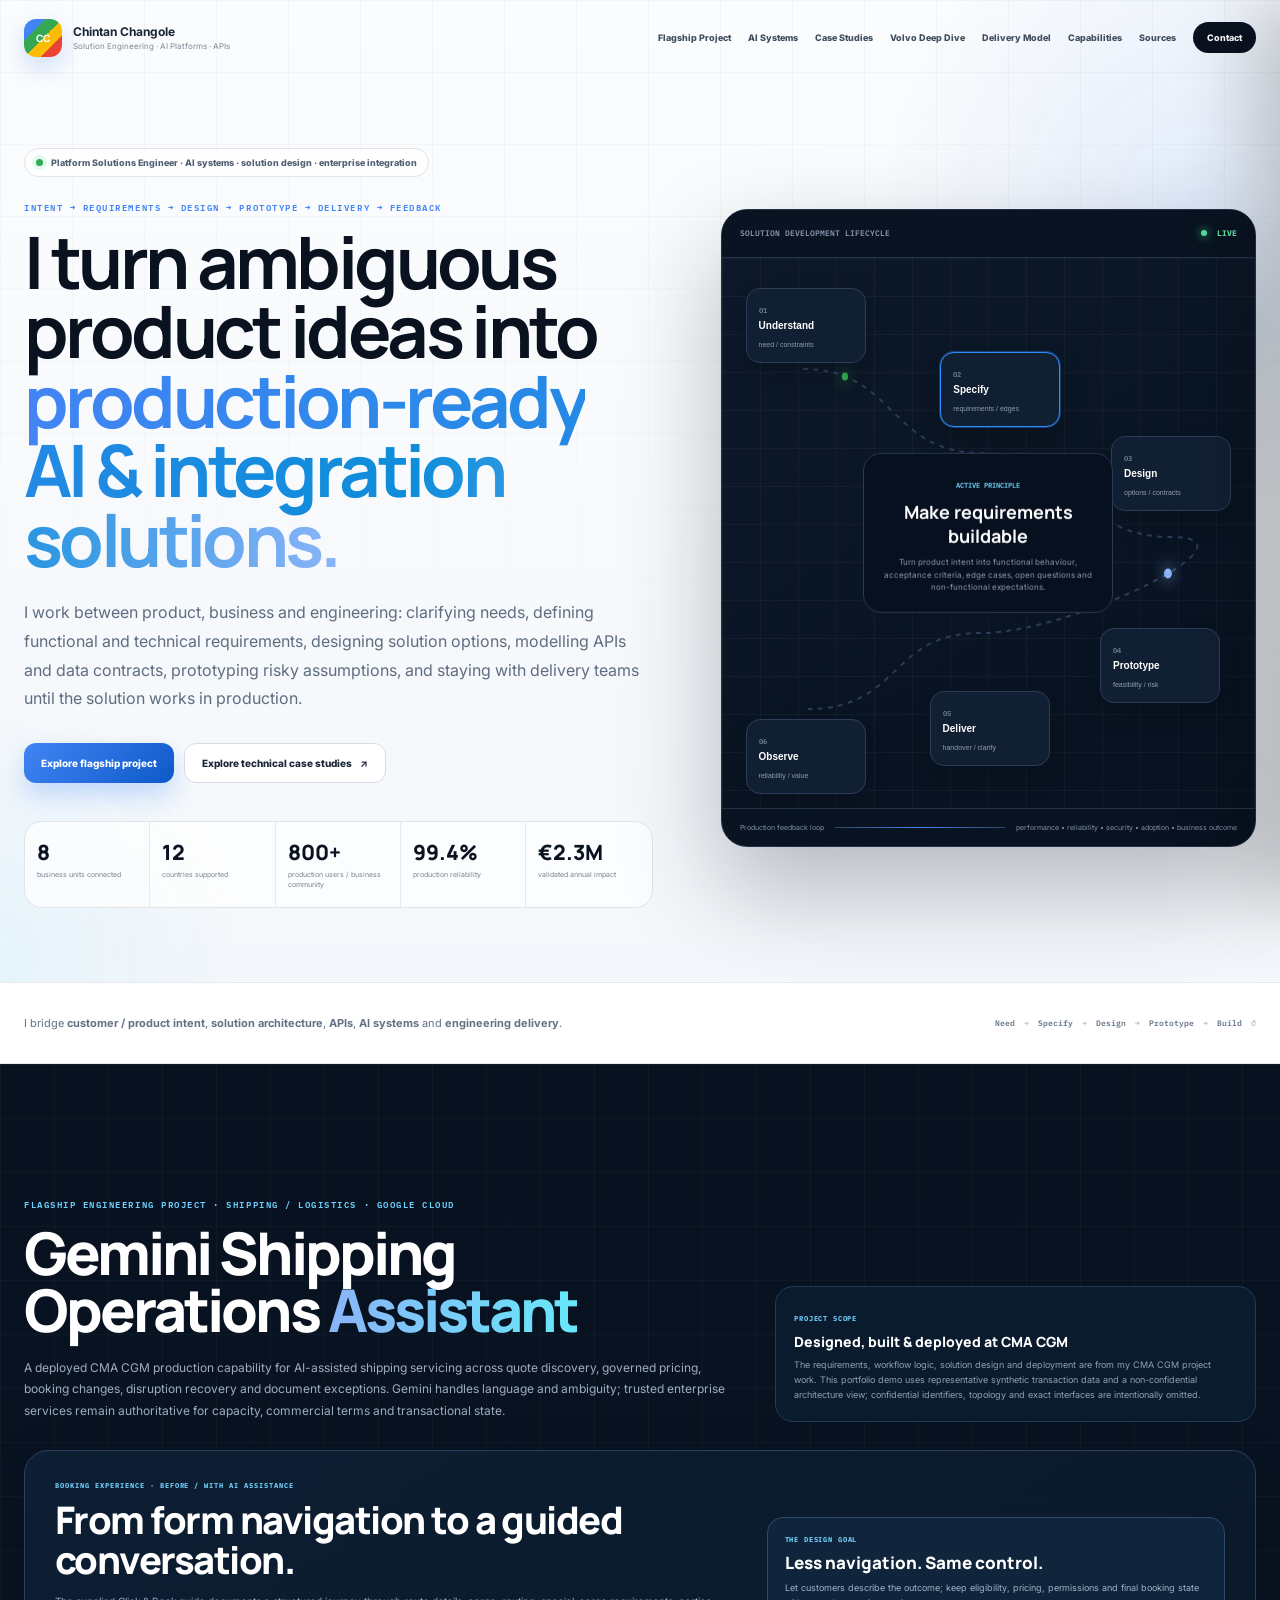
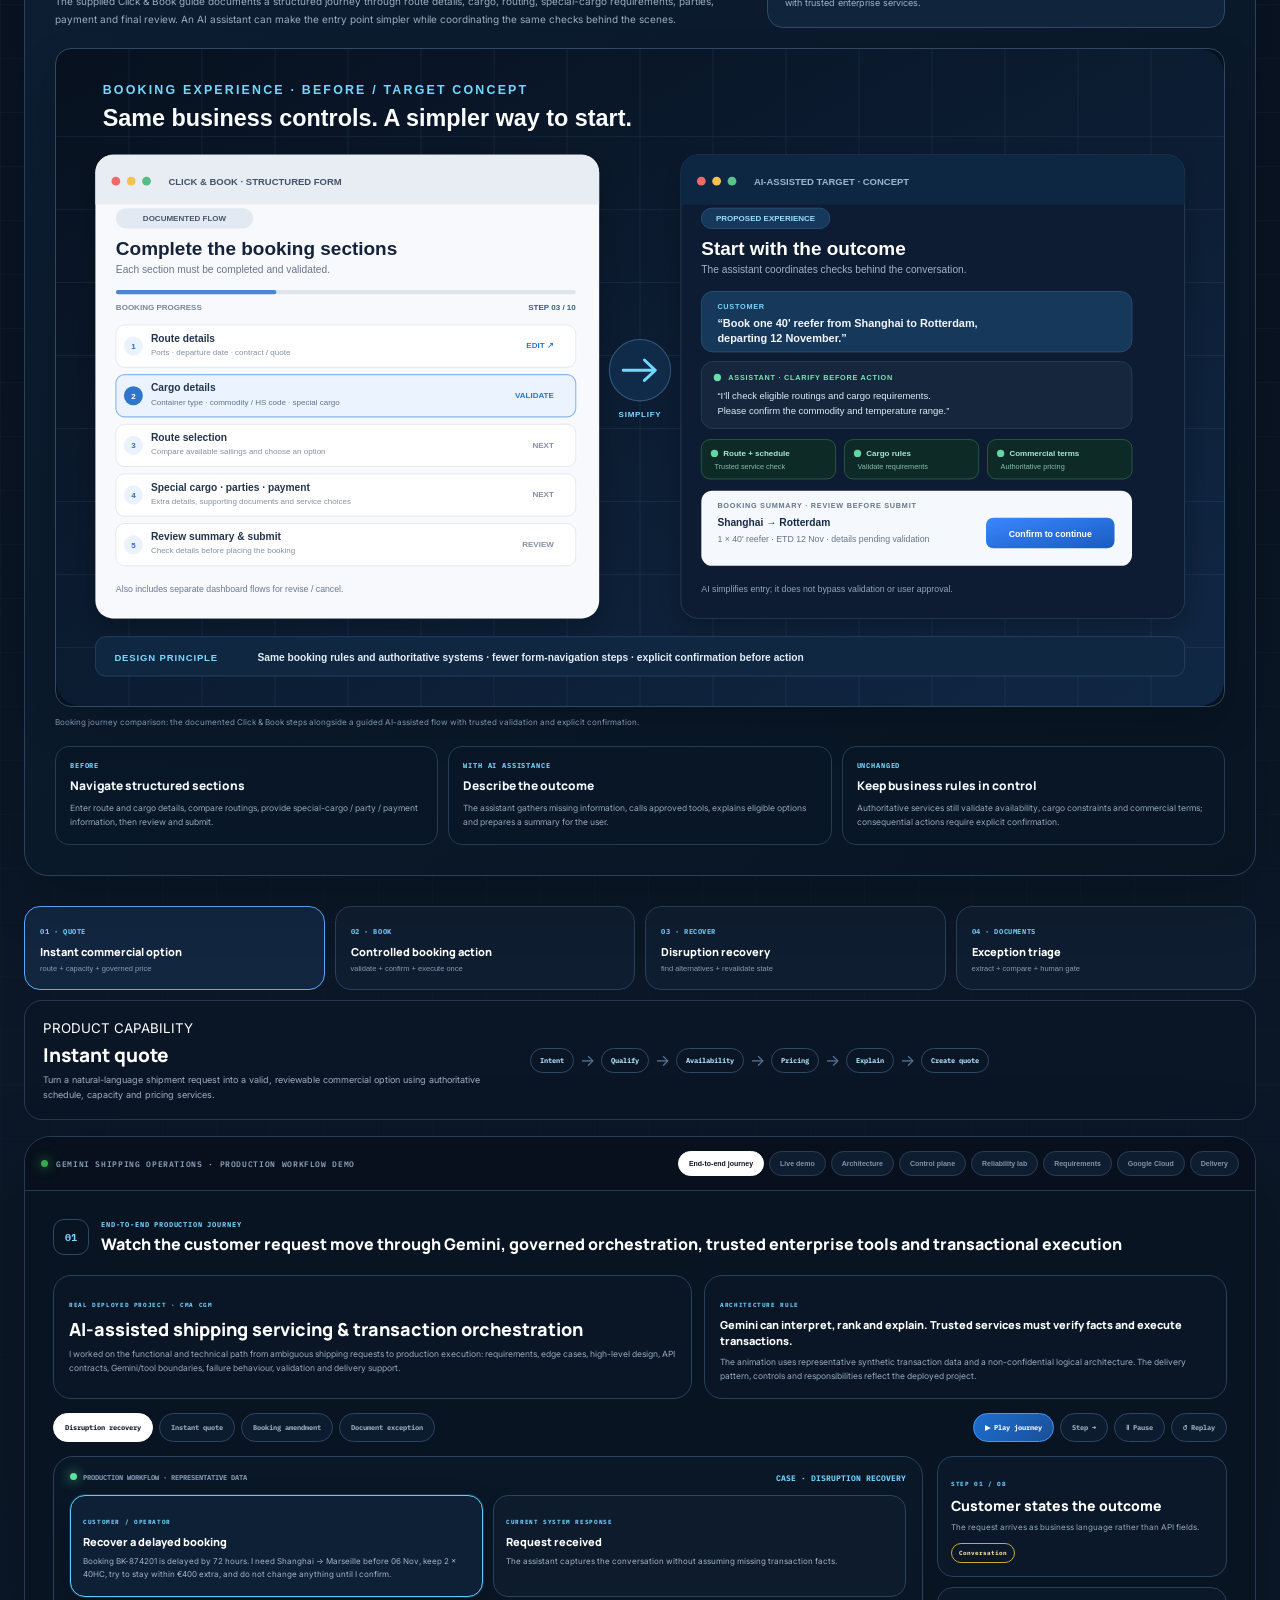
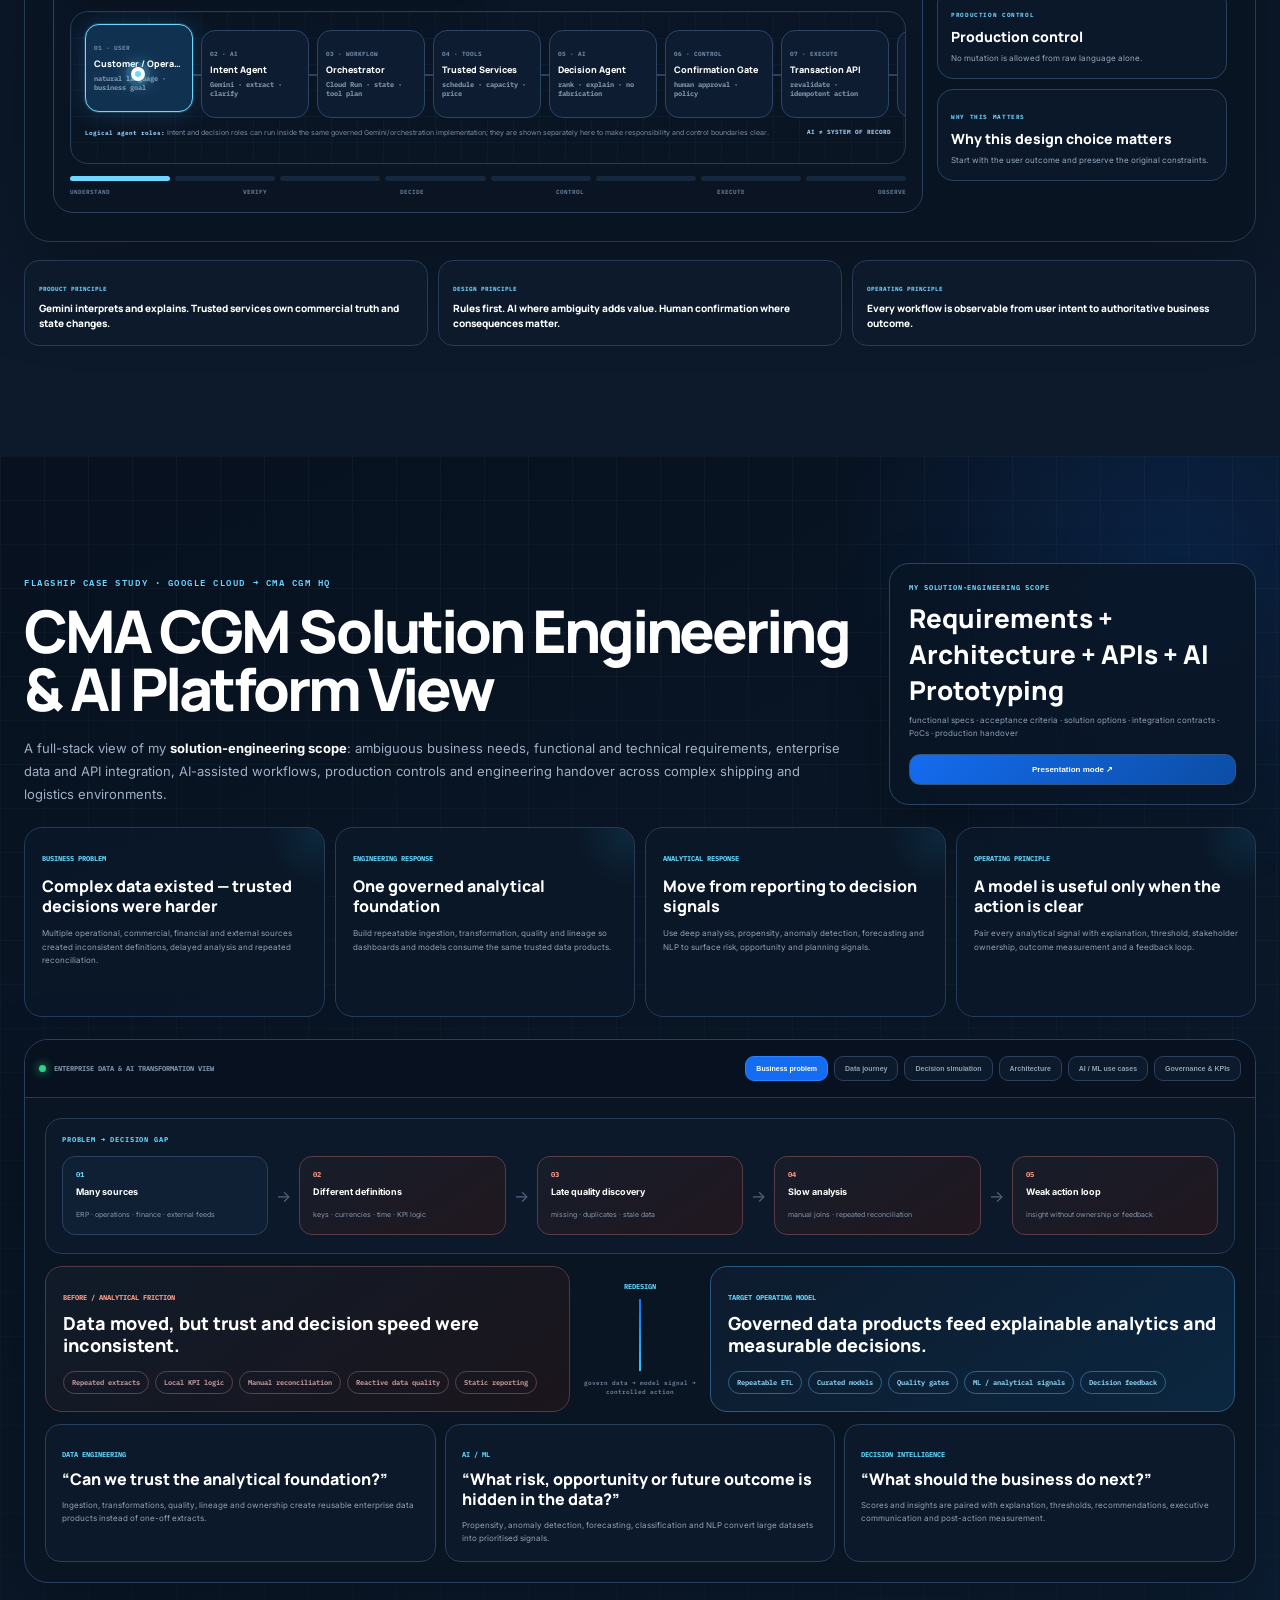
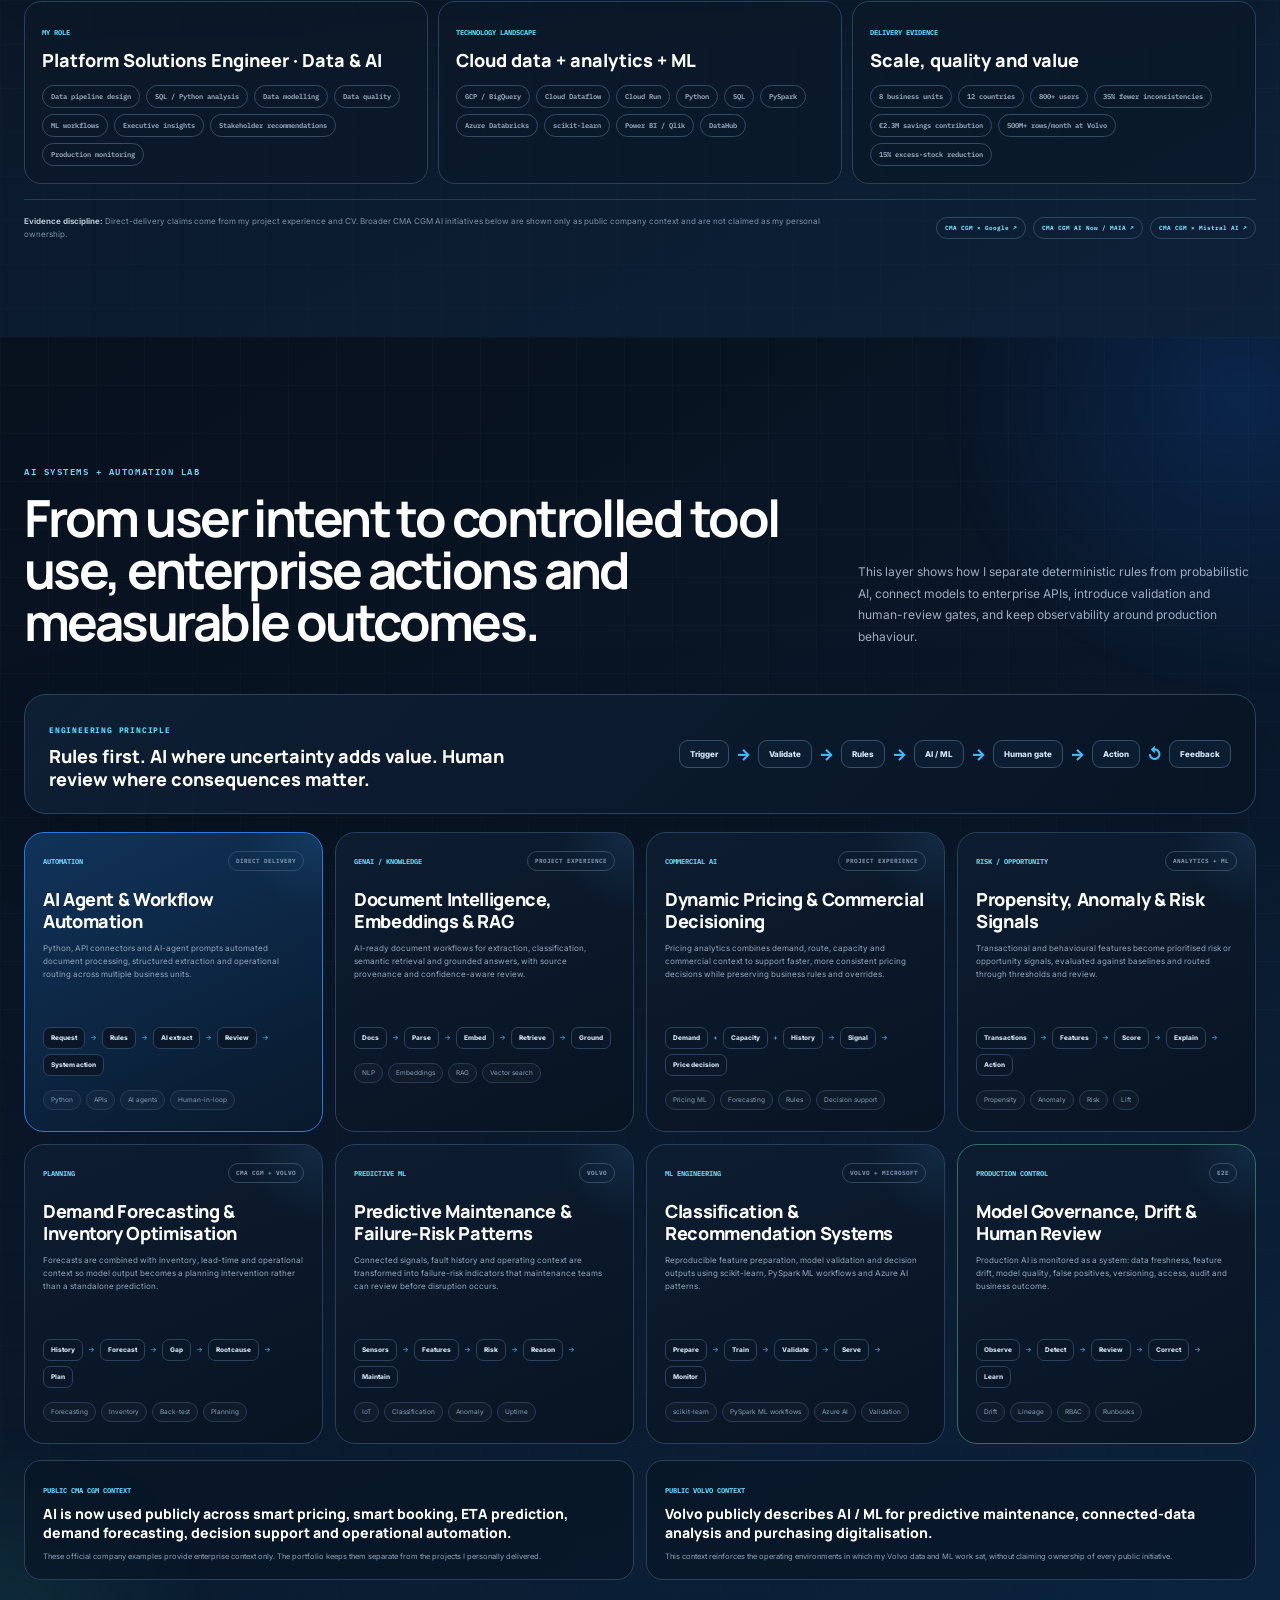
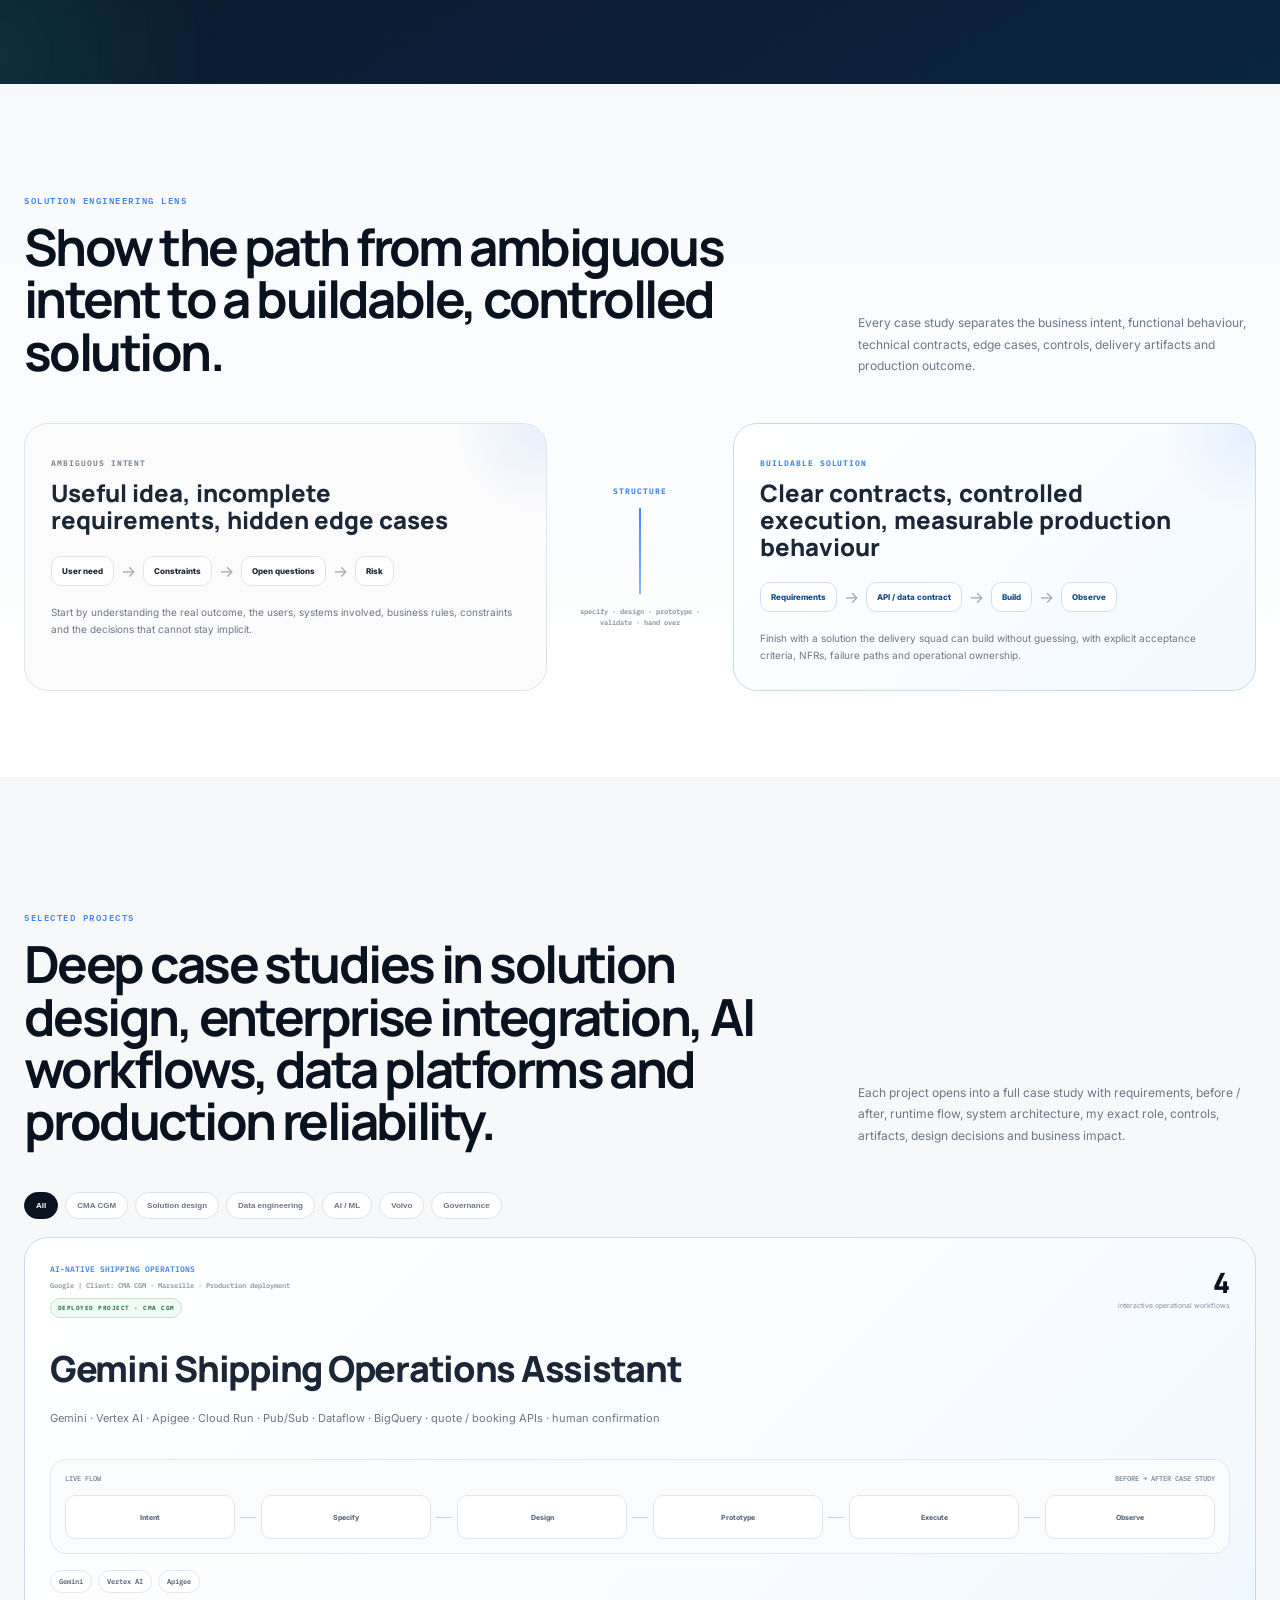
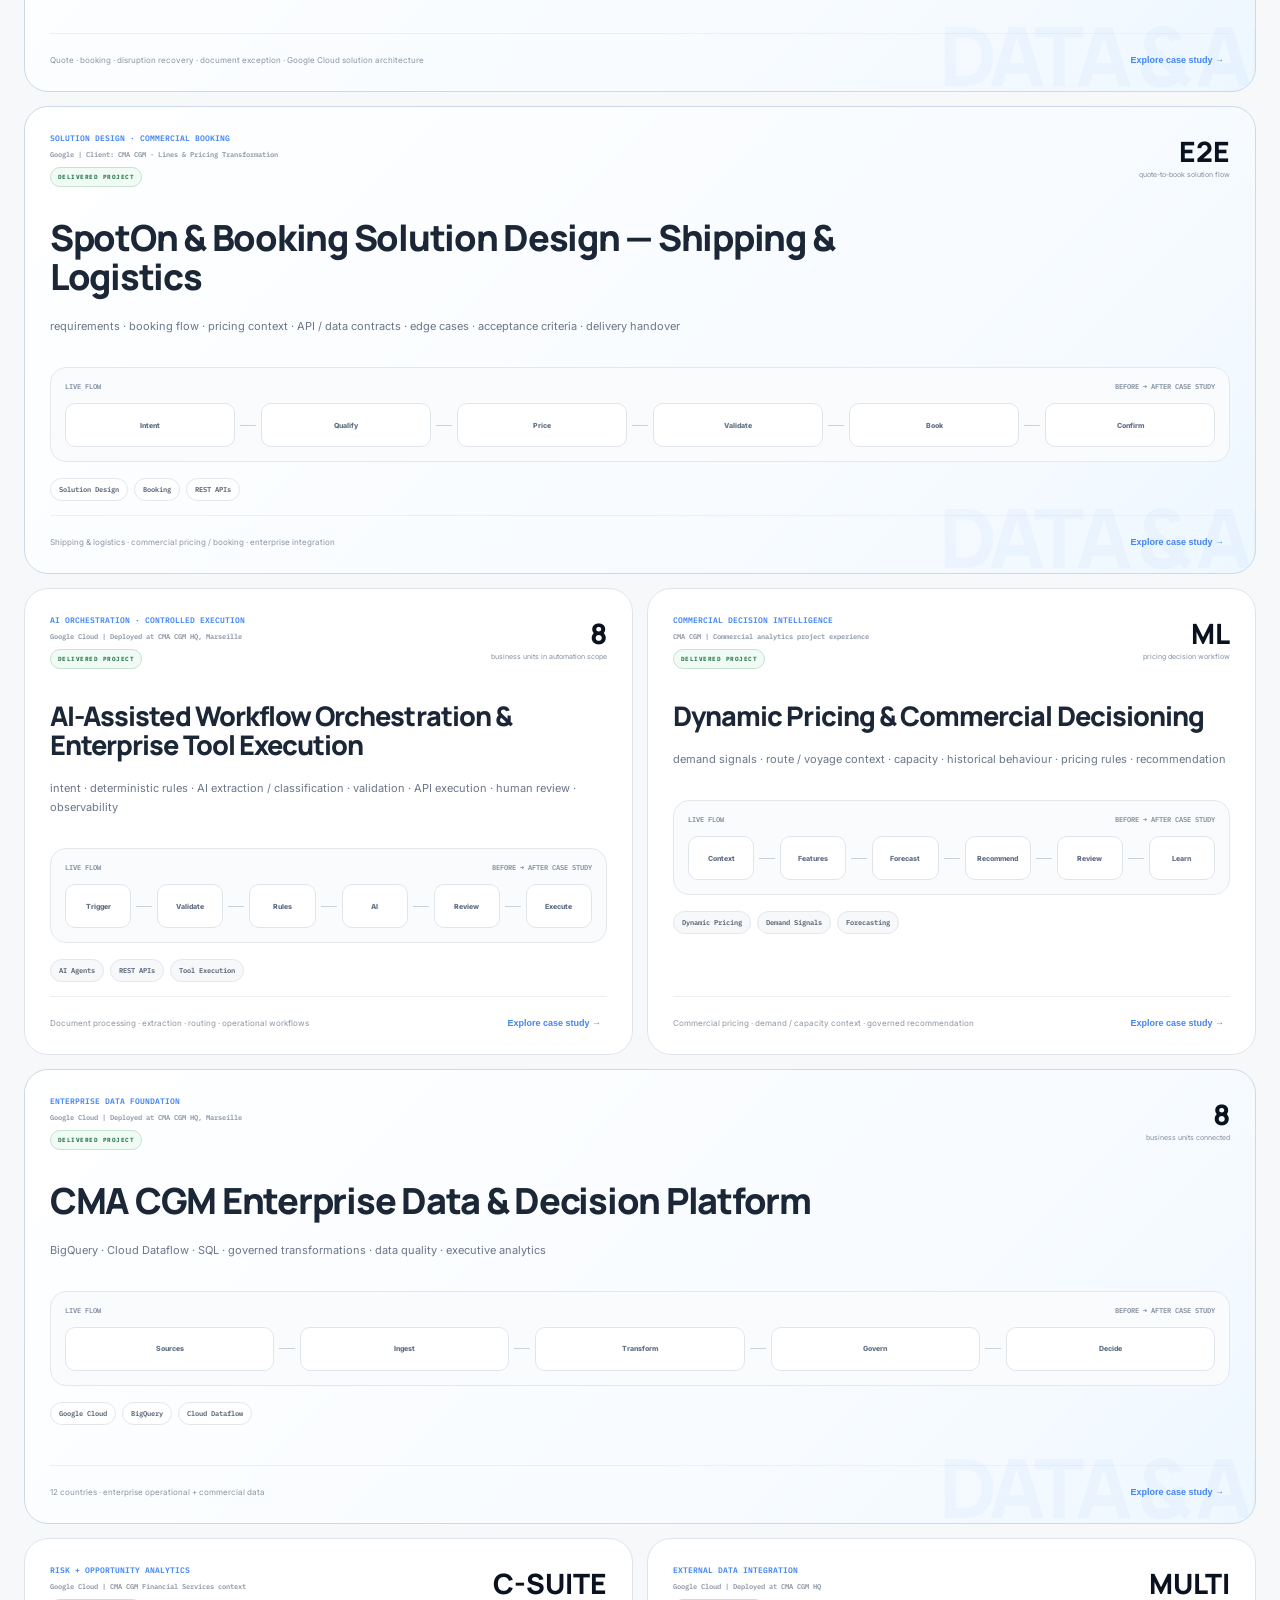
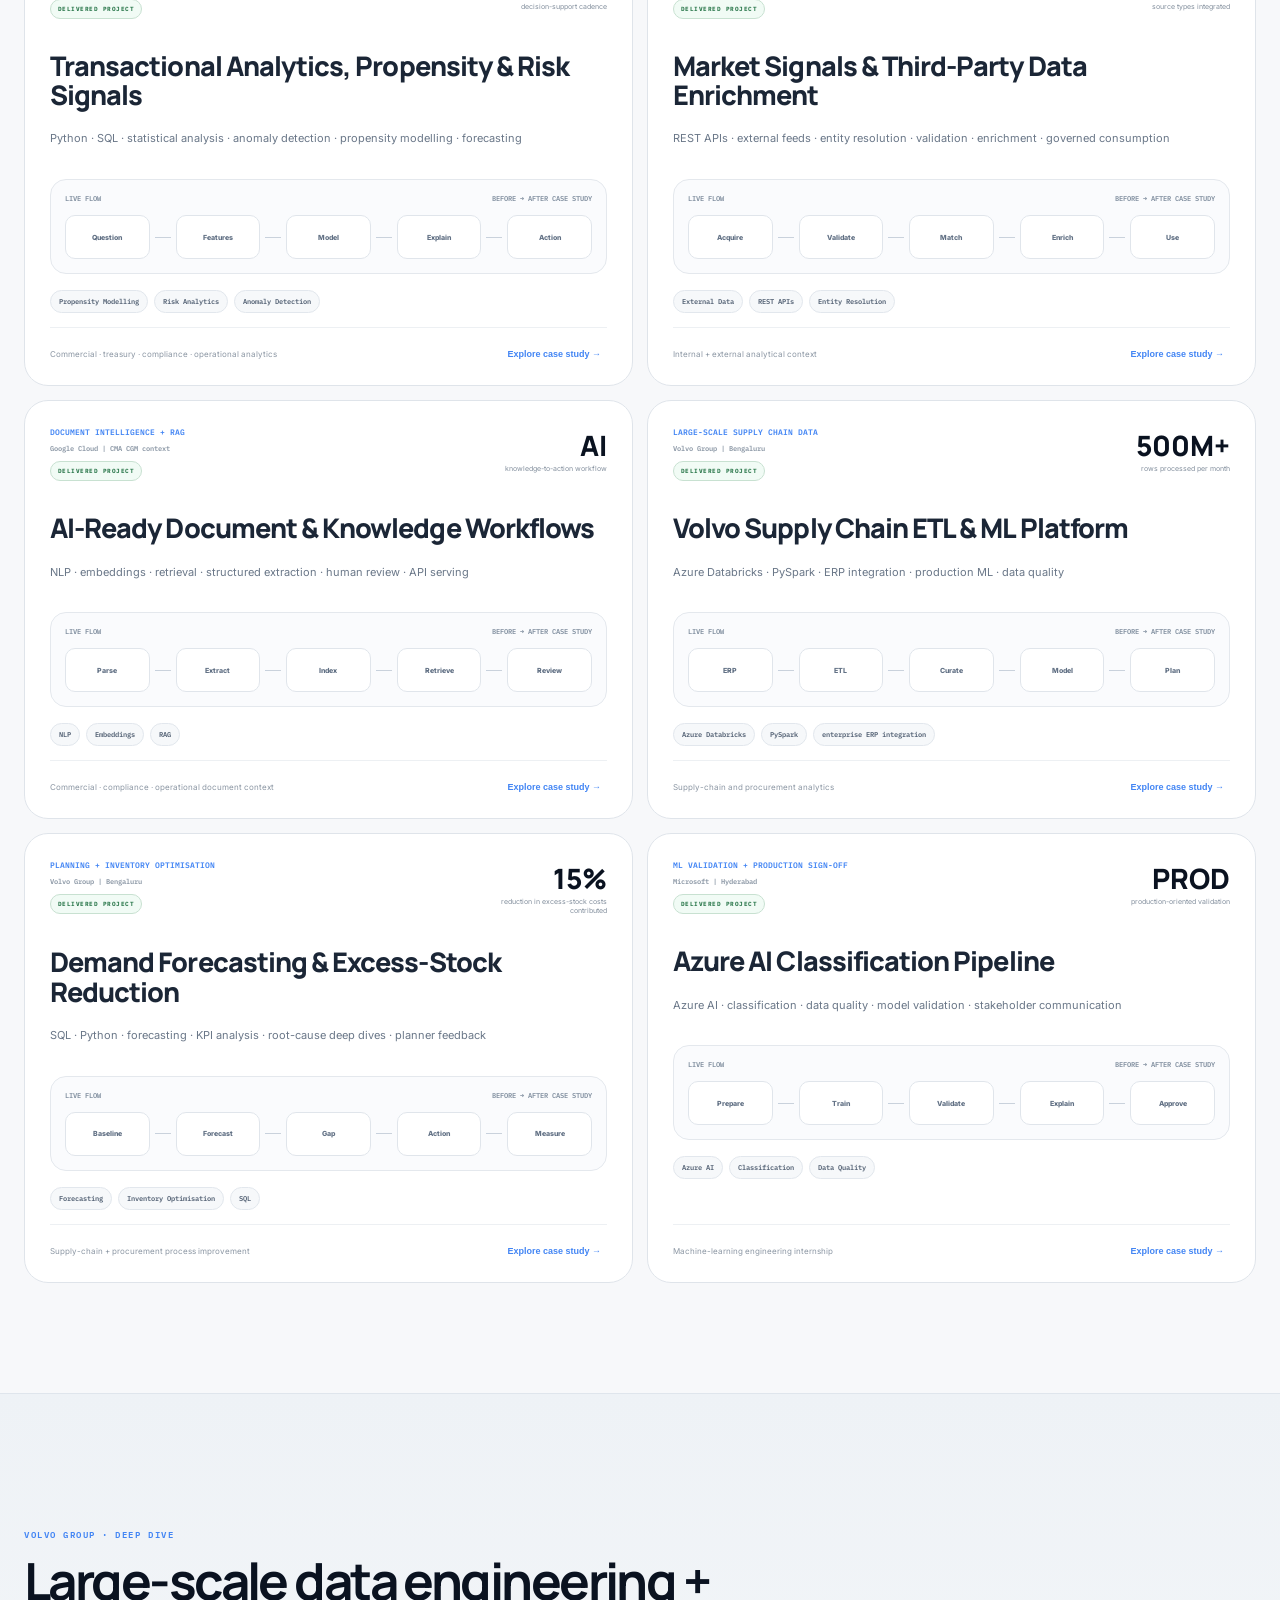
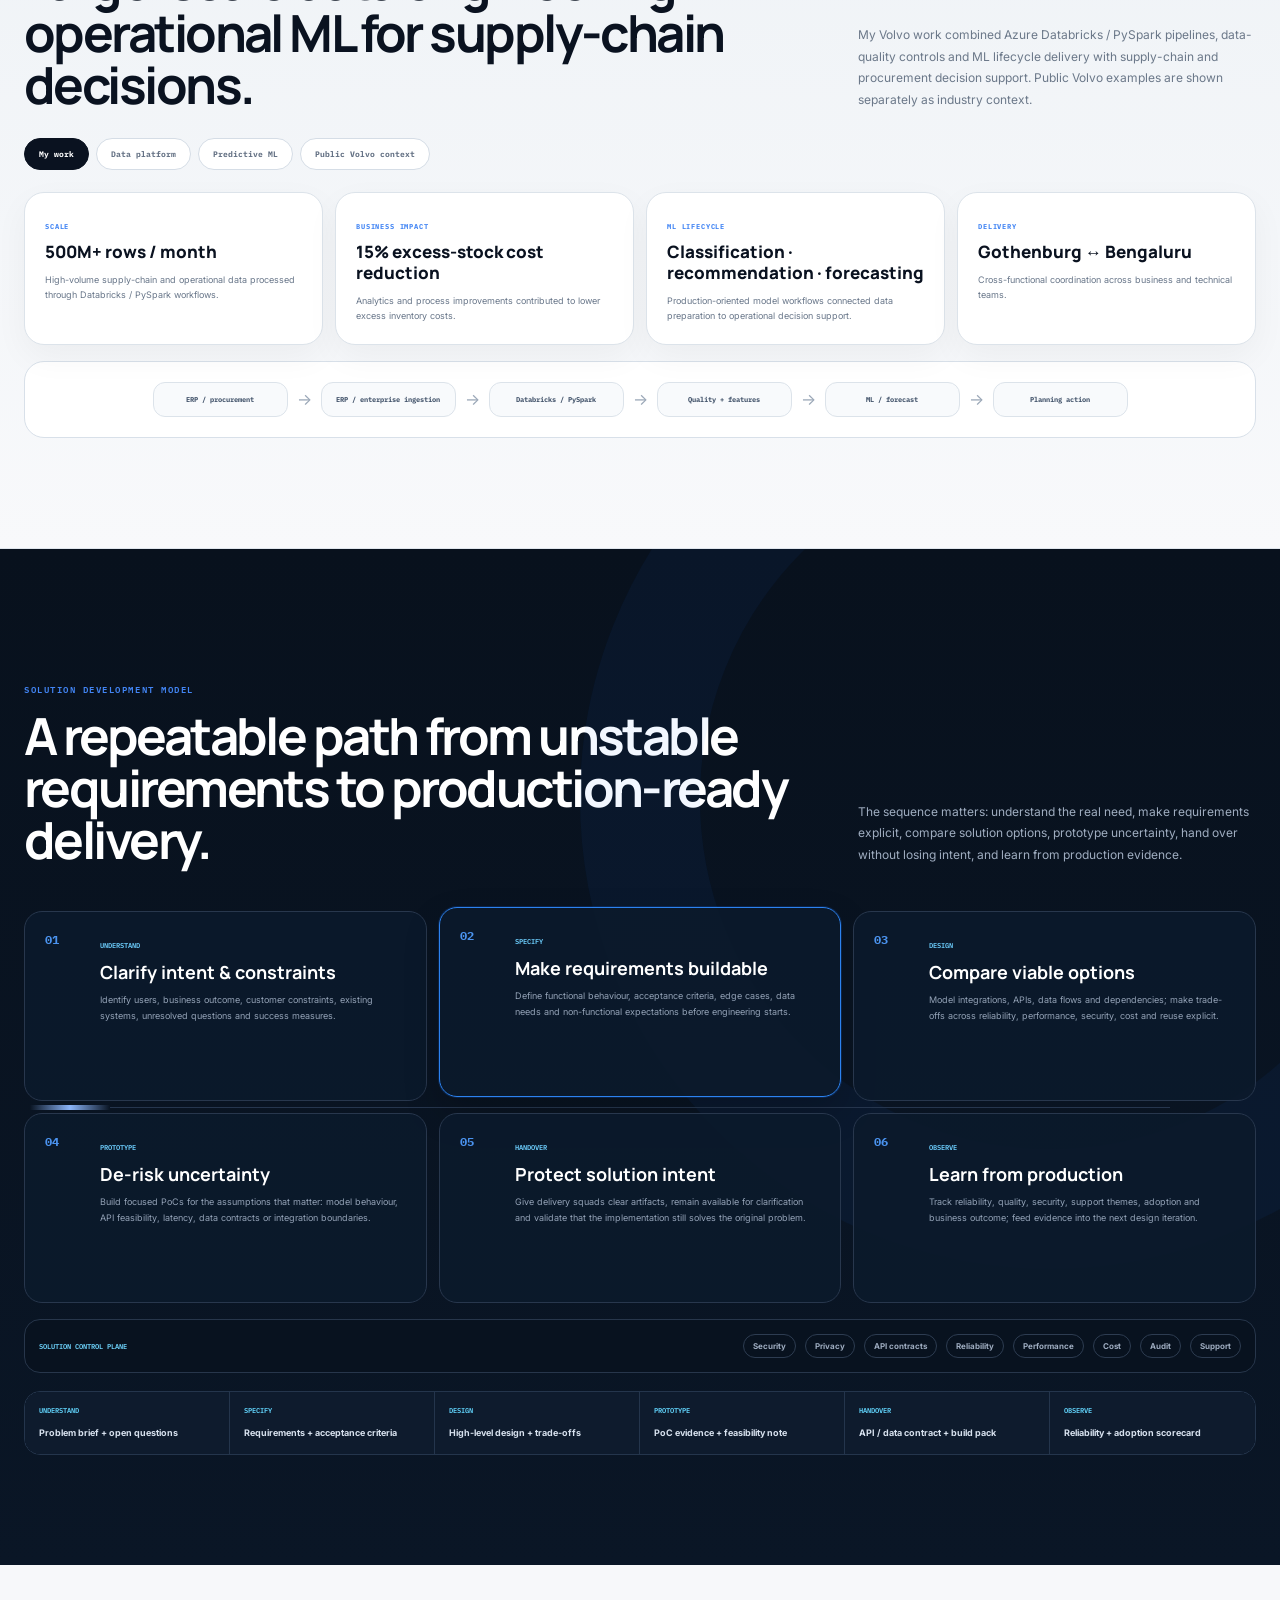
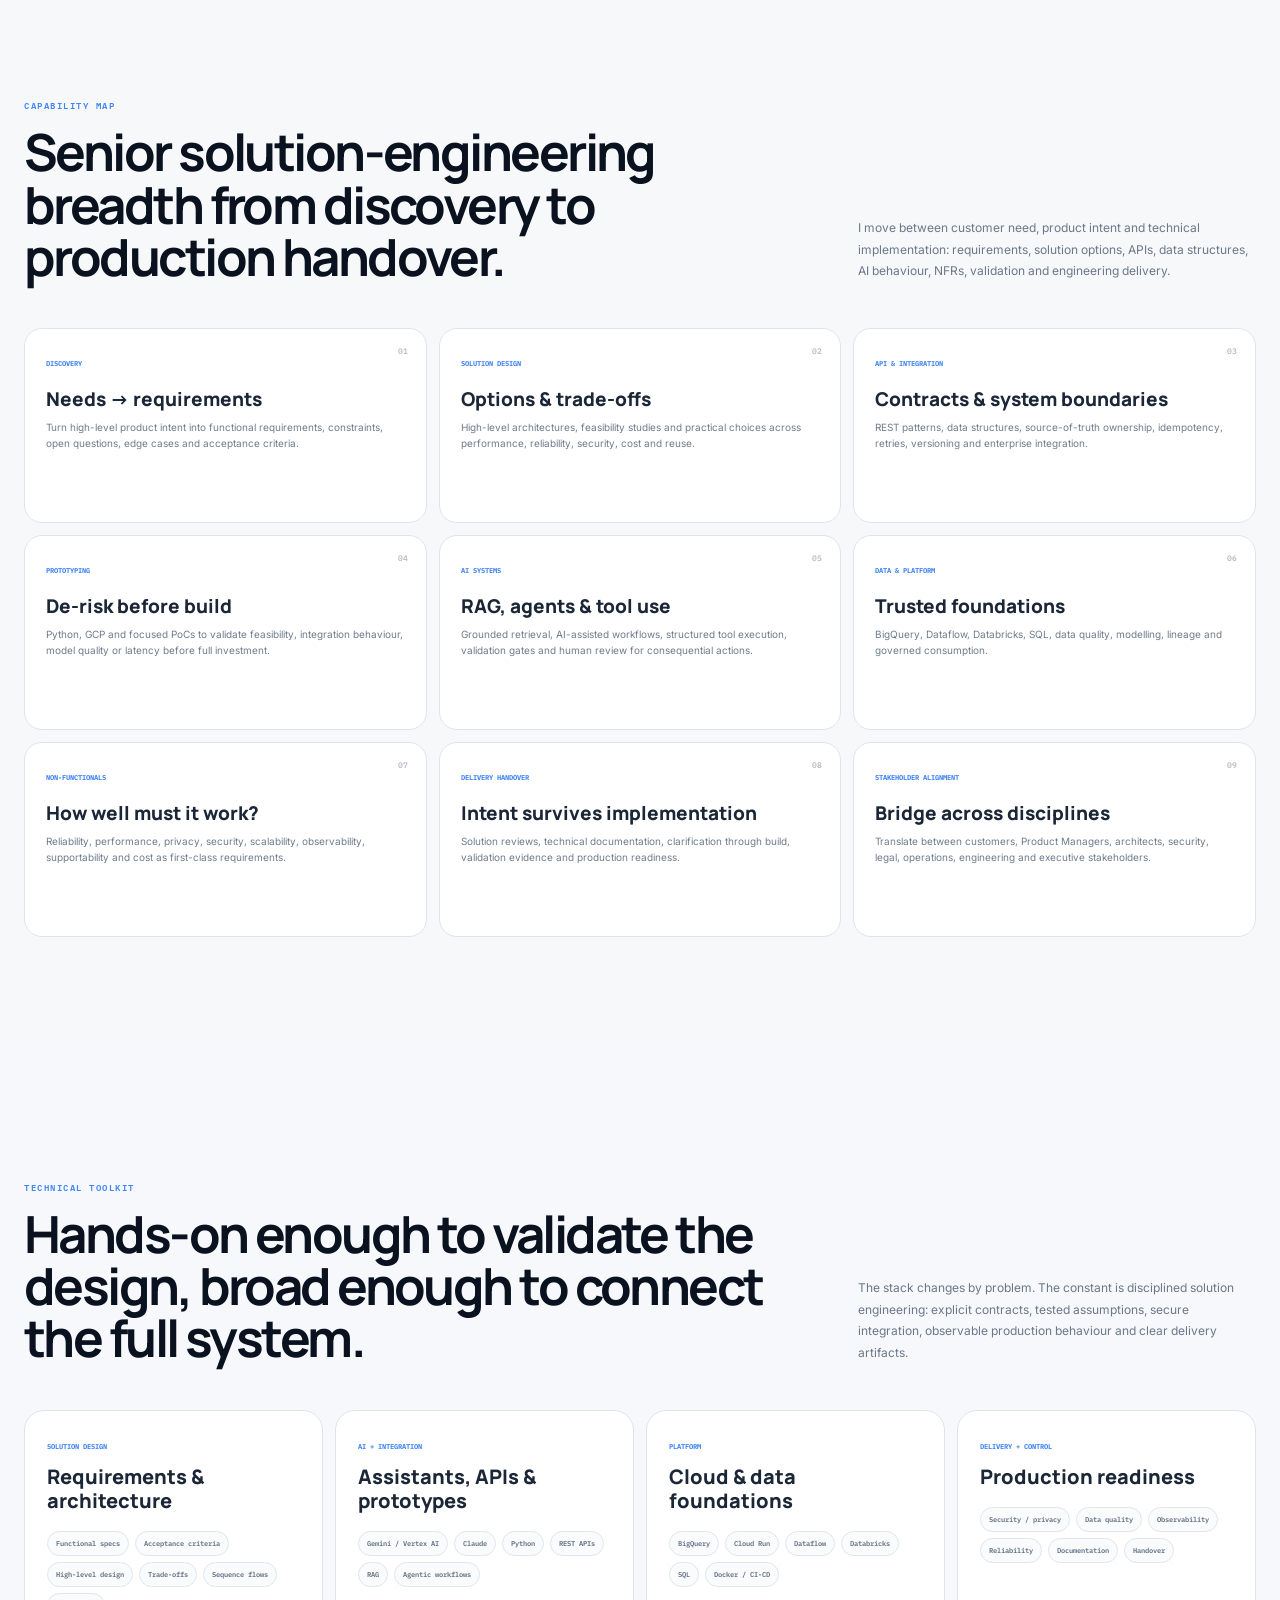
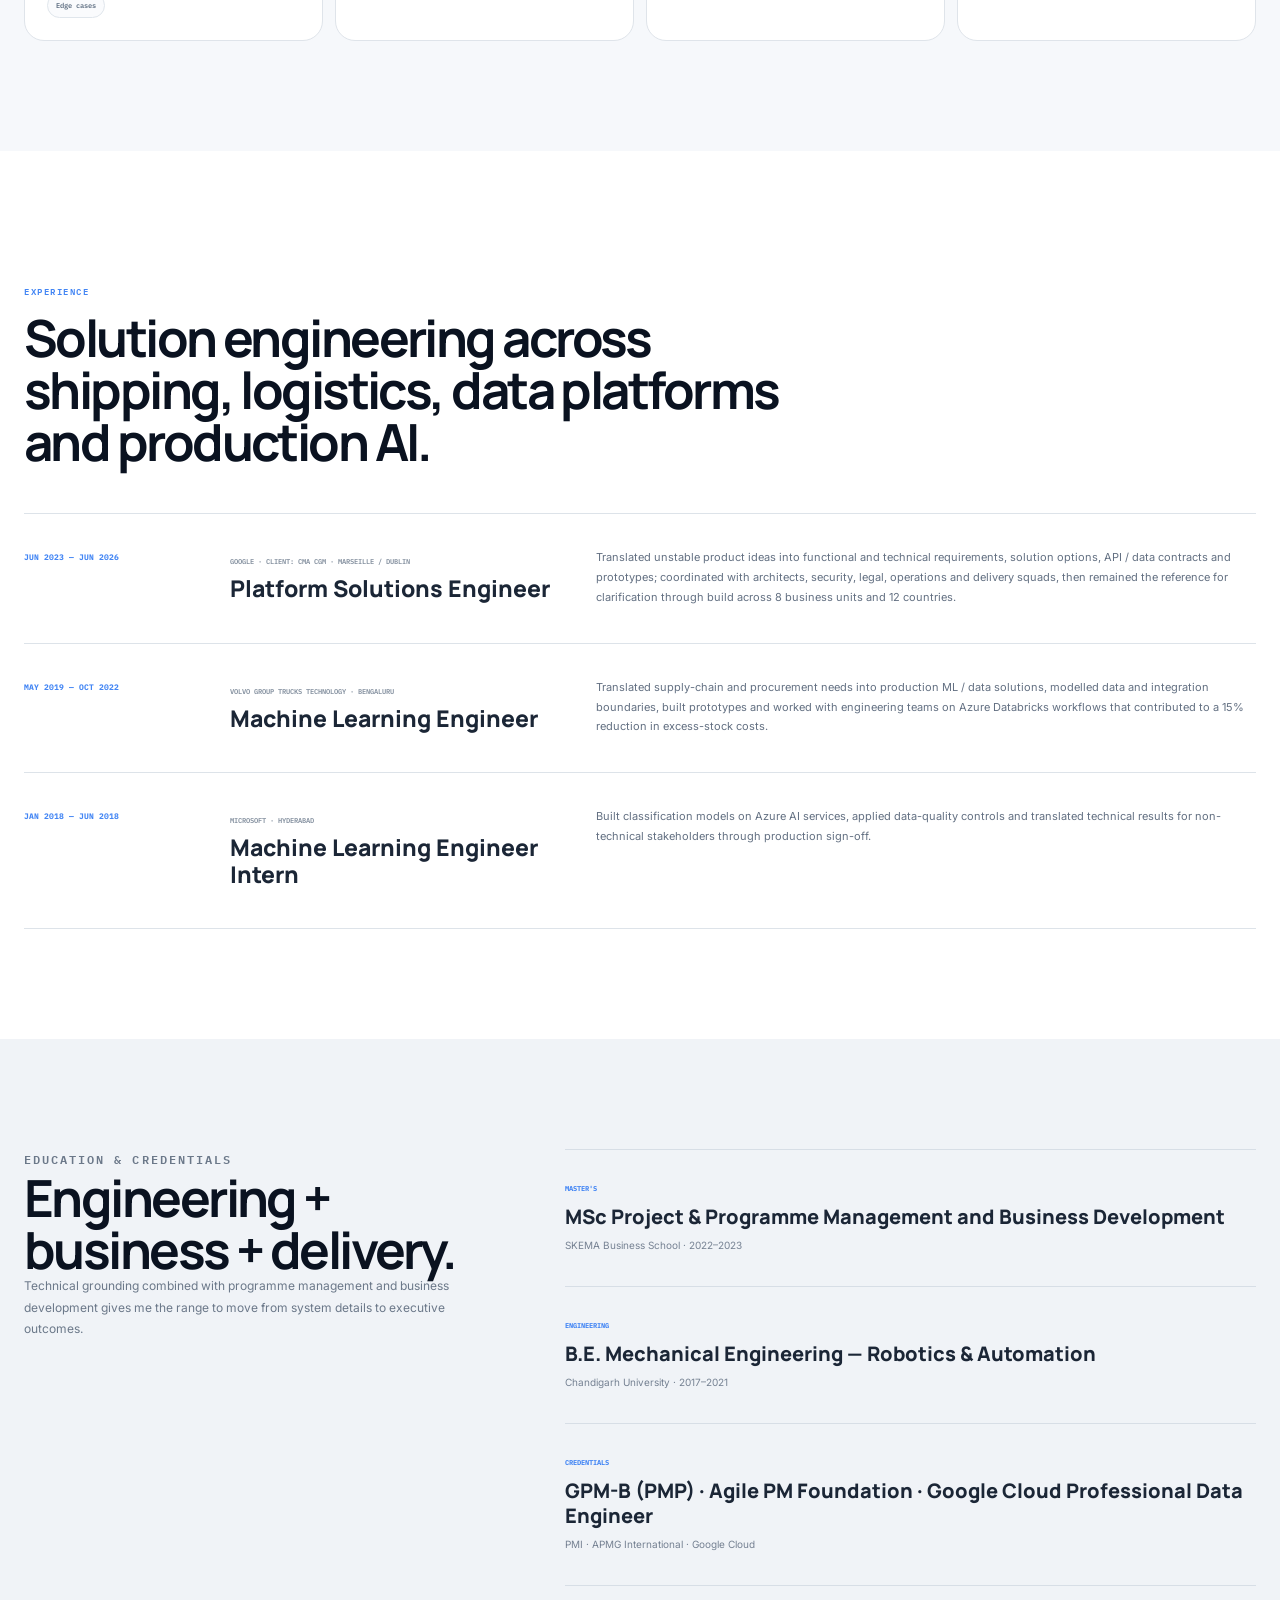
==== index.html @ 0e5160bb "Remove concept wording from booking comparison" ====
<!doctype html>
<html lang="en">
<head>
<meta charset="utf-8">
<meta name="viewport" content="width=device-width,initial-scale=1">
<meta name="description" content="Chintan Changole — Solution Engineering & AI Systems. Functional and technical requirements, solution design, APIs, prototyping, enterprise AI workflows and production handover.">
<meta name="theme-color" content="#07111f">
<title>Chintan Changole | Solution Engineering · AI Platforms · APIs · Prototyping</title>
<link rel="preconnect" href="https://fonts.googleapis.com">
<link rel="preconnect" href="https://fonts.gstatic.com" crossorigin>
<link href="https://fonts.googleapis.com/css2?family=Inter:wght@400;500;600;700;800&family=Manrope:wght@500;600;700;800&family=IBM+Plex+Mono:wght@500;600&display=swap" rel="stylesheet">
<style>
:root{
  --ink:#0a1220; --navy:#07111f; --navy2:#0d1a2c; --paper:#f7f8fa; --white:#fff;
  --text:#1b2636; --muted:#677486; --line:#dfe4ea; --blue:#4285f4; --cyan:#8ab4f8;
  --green:#34a853; --amber:#fbbc04; --red:#ea4335; --purple:#a142f4;
  --shadow:0 26px 80px rgba(7,17,31,.14); --radius:22px;
}
*{box-sizing:border-box}html{scroll-behavior:smooth}body{margin:0;background:var(--paper);color:var(--text);font-family:Inter,Arial,sans-serif;overflow-x:hidden}body.modal-open{overflow:hidden}
a{color:inherit}.shell{width:min(1240px,calc(100% - 48px));margin:auto}.scroll-progress{position:fixed;inset:0 auto auto 0;height:3px;width:0;background:linear-gradient(90deg,var(--blue),var(--cyan));z-index:200}.cursor-glow{position:fixed;width:380px;height:380px;border-radius:50%;pointer-events:none;z-index:-1;background:radial-gradient(circle,rgba(20,108,240,.08),transparent 68%);transform:translate(-50%,-50%)}
.topbar{height:76px;position:fixed;z-index:120;top:0;left:0;right:0;display:flex;align-items:center;justify-content:space-between;padding:0 max(24px,calc((100vw - 1240px)/2));transition:.25s;border-bottom:1px solid transparent}.topbar.scrolled{background:rgba(247,248,250,.86);backdrop-filter:blur(18px);border-color:rgba(10,18,32,.08)}.brand{display:flex;gap:11px;align-items:center;text-decoration:none}.brand-mark{width:38px;height:38px;border-radius:12px;background:linear-gradient(135deg,var(--blue) 0 28%,var(--green) 28% 50%,var(--amber) 50% 72%,var(--red) 72% 100%);display:grid;place-items:center;color:#fff;font:800 10px Manrope;box-shadow:0 10px 24px rgba(66,133,244,.25)}.brand>span:last-child{display:grid}.brand b{font-size:12px}.brand small{font-size:8px;color:#7d8794;margin-top:2px}.topbar nav{display:flex;gap:24px;align-items:center}.topbar nav a{text-decoration:none;font-size:10px;font-weight:800;color:#3f4d5f}.topbar nav a:hover{color:var(--blue)}.nav-cta{background:var(--ink);color:#fff!important;padding:10px 14px;border-radius:999px}
.hero{min-height:920px;padding:148px 0 74px;position:relative;overflow:hidden;background:linear-gradient(180deg,#fbfcfd 0%,#f4f7fb 100%)}.hero-grid-bg{position:absolute;inset:0;background-image:linear-gradient(rgba(10,18,32,.045) 1px,transparent 1px),linear-gradient(90deg,rgba(10,18,32,.045) 1px,transparent 1px);background-size:72px 72px;mask-image:linear-gradient(to bottom,rgba(0,0,0,.8),transparent 78%)}.hero-beam{position:absolute;border-radius:50%;filter:blur(2px);opacity:.8}.beam-a{width:680px;height:680px;right:-260px;top:-140px;background:radial-gradient(circle,rgba(20,108,240,.13),transparent 68%)}.beam-b{width:520px;height:520px;left:-270px;bottom:-230px;background:radial-gradient(circle,rgba(46,198,255,.09),transparent 70%)}.hero-layout{display:grid;grid-template-columns:1.08fr .92fr;gap:68px;align-items:center;position:relative}.status-pill{display:inline-flex;align-items:center;gap:8px;padding:8px 11px;border:1px solid #dfe4ea;background:rgba(255,255,255,.78);border-radius:999px;font-size:9px;font-weight:800;color:#536174}.status-pill i{width:7px;height:7px;background:var(--green);border-radius:50%;box-shadow:0 0 0 4px rgba(46,211,139,.12)}.eyebrow{font:600 9px IBM Plex Mono,monospace;letter-spacing:.17em;color:var(--blue);margin:22px 0 12px}.eyebrow.light{color:#6ed2ff}.hero h1,.section-head h2,.contact-section h2,.credential-copy h2{font-family:Manrope,sans-serif;letter-spacing:-.05em}.hero h1{font-size:clamp(55px,5.65vw,84px);line-height:.96;margin:0;color:var(--ink);max-width:760px}.hero h1 span{background:linear-gradient(90deg,var(--blue),#0e8dda 70%,var(--cyan));-webkit-background-clip:text;color:transparent}.hero-lead{font-size:16px;line-height:1.8;color:#5f6d80;max-width:760px;margin:24px 0}.hero-actions{display:flex;gap:10px;margin:30px 0}.btn{display:inline-flex;gap:8px;align-items:center;padding:13px 17px;border-radius:12px;text-decoration:none;font-size:10px;font-weight:800;transition:.22s}.btn.primary{color:#fff;background:linear-gradient(135deg,var(--blue),#0d58c8);box-shadow:0 12px 25px rgba(20,108,240,.22)}.btn.ghost{border:1px solid #d7dde5;background:#fff}.btn:hover{transform:translateY(-2px)}.hero-proof{display:grid;grid-template-columns:repeat(5,1fr);margin-top:38px;border:1px solid #dfe4ea;border-radius:18px;background:rgba(255,255,255,.72);overflow:hidden}.hero-proof div{padding:16px 12px;border-right:1px solid #e7ebef}.hero-proof div:last-child{border:0}.hero-proof strong{display:block;font:800 21px Manrope;color:var(--ink)}.hero-proof span{display:block;font-size:7px;color:#788493;margin-top:4px;line-height:1.45}
.hero-system{background:linear-gradient(150deg,#0d192a,#07111f);border:1px solid #23314a;border-radius:26px;box-shadow:0 42px 100px rgba(7,17,31,.28);color:#fff;overflow:hidden}.system-head{height:48px;display:flex;align-items:center;justify-content:space-between;padding:0 18px;background:#091321;border-bottom:1px solid #24334a;font:600 8px IBM Plex Mono;color:#8797ad}.system-head b{color:#67e7ac}.system-head b i{display:inline-block;width:6px;height:6px;border-radius:50%;background:#53df98;margin-right:5px;box-shadow:0 0 10px #53df98}.system-canvas{height:550px;position:relative;background-image:linear-gradient(rgba(255,255,255,.035) 1px,transparent 1px),linear-gradient(90deg,rgba(255,255,255,.035) 1px,transparent 1px);background-size:38px 38px;overflow:hidden}.system-path{position:absolute;inset:35px 25px;width:calc(100% - 50px);height:calc(100% - 70px);overflow:visible}.system-path path{fill:none;stroke:#2e3d56;stroke-width:2;stroke-dasharray:6 7}.packet{fill:var(--cyan);filter:drop-shadow(0 0 8px var(--cyan))}.packet-two{fill:var(--green);filter:drop-shadow(0 0 8px var(--green))}.sys-node{position:absolute;width:120px;border:1px solid #2d3d58;background:#111f32;color:#fff;border-radius:14px;padding:12px;text-align:left;cursor:pointer;transition:.2s;box-shadow:0 12px 24px rgba(0,0,0,.16)}.sys-node:hover,.sys-node.active{border-color:#2f8cff;box-shadow:0 0 0 1px rgba(47,140,255,.35),0 14px 28px rgba(0,0,0,.22);transform:translateY(-2px)}.sys-node small{font:600 7px IBM Plex Mono;color:#6f8199}.sys-node b{display:block;font-size:10px;margin:4px 0}.sys-node span{font-size:7px;color:#8d9cb0}.n1{left:24px;top:30px}.n2{left:41%;top:96px}.n3{right:24px;top:178px}.n4{right:35px;bottom:105px}.n5{left:39%;bottom:42px}.n6{left:24px;bottom:14px}.system-core{position:absolute;left:50%;top:50%;transform:translate(-50%,-50%);width:250px;background:rgba(7,17,31,.88);border:1px solid #2a3a54;border-radius:18px;padding:18px;text-align:center;backdrop-filter:blur(8px)}.system-core span{font:600 7px IBM Plex Mono;color:#72d6ff}.system-core b{display:block;font:700 18px Manrope;margin:8px 0}.system-core p{font-size:8px;line-height:1.6;color:#8c9cb0;margin:0}.system-footer{display:flex;gap:11px;align-items:center;padding:14px 18px;border-top:1px solid #24334a;font-size:7px;color:#8392a5}.system-footer i{height:1px;flex:1;background:linear-gradient(90deg,#34445e,var(--blue),#34445e);position:relative;overflow:hidden}.system-footer i:after{content:"";position:absolute;left:-40px;top:-2px;width:40px;height:5px;background:linear-gradient(90deg,transparent,var(--cyan),transparent);animation:beam 2s linear infinite}@keyframes beam{to{left:100%}}
.impact-strip{background:#fff;border-top:1px solid #e6eaef;border-bottom:1px solid #e6eaef}.impact-inner{padding:22px 0;display:flex;align-items:center;justify-content:space-between;gap:30px}.impact-inner p{font-size:11px;color:#647185}.impact-flow{display:flex;align-items:center;gap:9px;font:600 8px IBM Plex Mono;color:#667589}.impact-flow i{font-style:normal;color:#b2bac5}.section{padding:110px 0}.section-head{display:grid;grid-template-columns:1.25fr .65fr;gap:70px;align-items:end;margin-bottom:46px}.section-head h2,.credential-copy h2{font-size:clamp(40px,4vw,60px);line-height:1.02;margin:0;color:var(--ink)}.section-head>p,.credential-copy>p{font-size:12px;line-height:1.8;color:#6b7889;margin:0}.section-head.inverse h2{color:#fff}.section-head.inverse>p{color:#9fadc0}
.project-filters{display:flex;gap:7px;flex-wrap:wrap;margin-bottom:18px}.project-filters button{border:1px solid #dbe1e8;background:#fff;border-radius:999px;padding:8px 11px;font-size:8px;font-weight:800;color:#687588;cursor:pointer;transition:.18s}.project-filters button:hover,.project-filters button.active{background:var(--ink);border-color:var(--ink);color:#fff}.project-grid{display:grid;grid-template-columns:repeat(12,1fr);gap:14px}.project-card{grid-column:span 6;min-height:410px;background:#fff;border:1px solid #dfe4ea;border-radius:24px;padding:25px;position:relative;overflow:hidden;display:flex;flex-direction:column;transition:.28s}.project-card.featured:first-child{grid-column:span 7}.project-card:nth-child(2){grid-column:span 5}.project-card:hover{transform:translateY(-5px);box-shadow:var(--shadow);border-color:#cfd7e1}.project-card:before{content:"";position:absolute;inset:0 0 auto;height:4px;background:linear-gradient(90deg,var(--blue),var(--cyan));transform:scaleX(0);transform-origin:left;transition:.35s}.project-card:hover:before{transform:scaleX(1)}.project-top{display:flex;align-items:flex-start;justify-content:space-between;gap:14px}.project-kicker{font:600 8px IBM Plex Mono;color:var(--blue)}.project-metric{text-align:right}.project-metric b{display:block;font:800 28px Manrope;color:var(--ink)}.project-metric span{display:block;font-size:7px;color:#84909e;max-width:130px}.project-card h3{font:800 27px/1.08 Manrope;margin:32px 0 9px;letter-spacing:-.035em}.project-card>p{font-size:11px;line-height:1.72;color:#6a7788;max-width:650px}.mini-runtime{margin:20px 0 16px;border:1px solid #e4e8ed;border-radius:16px;padding:14px;background:#fafbfd;overflow:hidden}.mini-runtime-head{display:flex;justify-content:space-between;font:600 7px IBM Plex Mono;color:#8290a0;margin-bottom:12px}.mini-runtime-flow{display:flex;align-items:center;gap:5px}.mini-node{flex:1;min-width:0;height:44px;border:1px solid #e0e5eb;background:#fff;border-radius:10px;display:grid;place-items:center;padding:4px;font-size:7px;font-weight:800;color:#627185;position:relative;transition:.22s}.mini-node.active{background:#0d1a2b;color:#fff;border-color:#0d1a2b;box-shadow:0 8px 18px rgba(7,17,31,.14)}.mini-arrow{width:16px;height:1px;background:#cad2dc;position:relative;overflow:hidden}.mini-arrow:after{content:"";position:absolute;width:7px;height:3px;background:var(--blue);top:-1px;left:-8px;animation:miniPulse 1.3s linear infinite}@keyframes miniPulse{to{left:100%}}.tag-row{display:flex;gap:5px;flex-wrap:wrap}.tag-row span{font:600 7px IBM Plex Mono;padding:6px 7px;border:1px solid #e0e5eb;background:#fff;border-radius:7px;color:#687588}.project-bottom{margin-top:auto;padding-top:20px;border-top:1px solid #edf0f3;display:flex;align-items:center;justify-content:space-between;gap:16px}.project-bottom small{font-size:8px;color:#8b96a3}.project-open{border:0;background:none;color:var(--blue);font-size:9px;font-weight:800;cursor:pointer}.project-card.hidden{display:none}
.dark{background:linear-gradient(180deg,#08111d,#0a1626);color:#fff}.process-section{position:relative;overflow:hidden}.process-section:before{content:"";position:absolute;right:-240px;top:-220px;width:700px;height:700px;border:120px solid rgba(20,108,240,.055);border-radius:50%}.process-engine{display:grid;grid-template-columns:repeat(3,1fr);gap:12px;position:relative}.process-track{position:absolute;left:7%;right:7%;top:50%;height:1px;background:#26364e;z-index:0}.process-track i{position:absolute;top:-2px;left:-80px;width:80px;height:5px;background:linear-gradient(90deg,transparent,var(--cyan),transparent);animation:processBeam 4.2s linear infinite}@keyframes processBeam{to{left:100%}}.process-stage{position:relative;z-index:1;display:grid;grid-template-columns:42px 1fr;gap:13px;min-height:190px;padding:20px;border:1px solid #28374d;background:rgba(12,26,44,.9);border-radius:18px;transition:.25s;cursor:pointer}.process-stage:hover,.process-stage.active{border-color:#2c82ef;box-shadow:0 0 0 1px rgba(20,108,240,.2),0 16px 36px rgba(0,0,0,.18);transform:translateY(-4px)}.process-stage>span{font:700 12px IBM Plex Mono;color:#4b93ef}.process-stage small{font:600 7px IBM Plex Mono;color:#6dcfff}.process-stage h3{font:700 18px Manrope;margin:8px 0}.process-stage p{font-size:9px;line-height:1.7;color:#94a3b7;margin:0}.governance-rail{margin-top:16px;border:1px solid #27364b;background:#08121f;border-radius:16px;padding:14px;display:flex;gap:9px;align-items:center;flex-wrap:wrap}.governance-rail span{font:600 7px IBM Plex Mono;color:#6fd6ff;margin-right:auto}.governance-rail b{font-size:8px;border:1px solid #2d3c51;border-radius:999px;padding:6px 9px;color:#9eacc0}
.capability-grid{display:grid;grid-template-columns:repeat(3,1fr);gap:12px}.cap-card{border:1px solid #dfe4ea;background:#fff;border-radius:18px;padding:21px;min-height:195px;position:relative;transition:.24s}.cap-card:hover{transform:translateY(-4px);box-shadow:0 16px 34px rgba(7,17,31,.08);border-color:#cad4df}.cap-card>span{position:absolute;right:18px;top:16px;font:600 8px IBM Plex Mono;color:#b3bdc8}.cap-card small{font:700 7px IBM Plex Mono;color:var(--blue)}.cap-card h3{font:800 19px/1.2 Manrope;margin:18px 0 8px}.cap-card p{font-size:10px;line-height:1.65;color:#6f7c8d;margin:0}.experience-section{background:#fff}.timeline{border-top:1px solid #dde3e9}.timeline-item{display:grid;grid-template-columns:170px 330px 1fr;gap:36px;padding:34px 0;border-bottom:1px solid #dde3e9}.time{font:700 8px IBM Plex Mono;color:var(--blue);padding-top:4px}.role small{font:600 7px IBM Plex Mono;color:#84909f}.role h3{font:800 23px/1.15 Manrope;margin:7px 0}.desc p{font-size:11px;line-height:1.8;color:#637082;margin:0}.credentials-section{background:#f0f3f7}.credentials-grid{display:grid;grid-template-columns:.8fr 1.2fr;gap:80px}.credential-copy{position:sticky;top:110px;height:max-content}.credential-cards{border-top:1px solid #d7dee6}.credential{padding:25px 0;border-bottom:1px solid #d7dee6}.credential small{font:700 7px IBM Plex Mono;color:var(--blue)}.credential h3{font:800 20px/1.25 Manrope;margin:9px 0}.credential p{font-size:10px;color:#758192}.contact-section{background:linear-gradient(135deg,#0a1b33,#07111f);color:#fff;padding:110px 0;position:relative;overflow:hidden}.contact-grid-art{position:absolute;inset:0;background-image:linear-gradient(rgba(255,255,255,.04) 1px,transparent 1px),linear-gradient(90deg,rgba(255,255,255,.04) 1px,transparent 1px);background-size:52px 52px;mask-image:linear-gradient(90deg,transparent,black)}.contact-layout{position:relative;display:grid;grid-template-columns:1.05fr .95fr;gap:70px;align-items:end}.contact-section h2{font-size:clamp(42px,4.5vw,66px);line-height:1.01;margin:0}.contact-card{background:#fff;color:var(--ink);border-radius:22px;padding:26px;box-shadow:0 30px 70px rgba(0,0,0,.25);display:grid;gap:8px}.contact-card small{font:700 7px IBM Plex Mono;color:#84909c}.contact-card h3{font:800 23px Manrope;margin:3px 0 10px}.contact-card a,.contact-card span{text-decoration:none;font-size:10px;color:#586678;padding-top:9px;border-top:1px solid #e7ebef}footer{background:#050c15;color:#7d8997;padding:18px 0}footer .shell{display:flex;justify-content:space-between;font-size:7px}
.project-modal{position:fixed;inset:0;z-index:300;pointer-events:none}.project-modal.open{pointer-events:auto}.modal-backdrop{position:absolute;inset:0;background:rgba(2,8,15,.72);backdrop-filter:blur(5px);opacity:0;transition:.25s}.project-modal.open .modal-backdrop{opacity:1}.modal-panel{position:absolute;right:0;top:0;width:min(960px,96vw);height:100%;overflow:auto;background:#f8fafc;transform:translateX(100%);transition:.36s cubic-bezier(.2,.8,.2,1);box-shadow:-30px 0 70px rgba(0,0,0,.2)}.project-modal.open .modal-panel{transform:none}.modal-close{position:sticky;top:16px;float:right;margin:16px 16px 0 0;width:38px;height:38px;border:0;border-radius:12px;background:#0a1423;color:#fff;font-size:21px;cursor:pointer;z-index:5}.modal-hero{padding:58px 52px 28px;background:linear-gradient(145deg,#0a1628,#07111f);color:#fff}.modal-kicker{font:600 8px IBM Plex Mono;color:#66d5ff}.modal-hero h2{font:800 46px/1.02 Manrope;margin:12px 0;letter-spacing:-.045em}.modal-hero>p{font-size:12px;line-height:1.7;color:#9eacc0;max-width:760px}.modal-meta{display:flex;gap:8px;flex-wrap:wrap;margin-top:18px}.modal-meta span{font:600 7px IBM Plex Mono;border:1px solid #2d3d55;border-radius:999px;padding:7px 9px;color:#a8b5c7}.modal-body{padding:30px 52px 55px}.modal-tabs{display:flex;gap:5px;position:sticky;top:0;background:#f8fafc;padding:9px 0;border-bottom:1px solid #dde3e9;z-index:4}.modal-tabs button{border:0;background:none;padding:9px 10px;font-size:8px;font-weight:800;color:#7c8998;cursor:pointer}.modal-tabs button.active{color:var(--blue);border-bottom:2px solid var(--blue)}.tab-panel{display:none}.tab-panel.active{display:block}.modal-section-title{font:700 8px IBM Plex Mono;color:var(--blue);margin:26px 0 12px}.problem-panel,.impact-panel{border:1px solid #dfe4ea;background:#fff;border-radius:16px;padding:19px}.problem-panel p,.impact-panel p{font-size:11px;line-height:1.75;color:#647183;margin:0}.contribution-list{display:grid;gap:8px}.contribution-list div{display:grid;grid-template-columns:35px 1fr;border:1px solid #e0e5eb;border-radius:13px;background:#fff;padding:14px}.contribution-list b{font:700 9px IBM Plex Mono;color:var(--blue)}.contribution-list p{font-size:10px;line-height:1.65;color:#657284;margin:0}.runtime-shell{border:1px solid #d9e0e7;border-radius:18px;background:#fff;overflow:hidden}.runtime-toolbar{display:flex;justify-content:space-between;align-items:center;padding:12px 14px;background:#f2f5f8;border-bottom:1px solid #dfe4ea}.runtime-toolbar span{font:600 7px IBM Plex Mono;color:#758295}.runtime-controls{display:flex;gap:5px}.runtime-controls button{border:1px solid #d6dde5;background:#fff;border-radius:8px;padding:6px 9px;font-size:8px;font-weight:800;cursor:pointer}.runtime-controls button:hover{border-color:var(--blue);color:var(--blue)}.runtime-track{position:relative;padding:28px 22px 18px;display:grid;grid-template-columns:repeat(7,1fr);gap:8px}.runtime-line{position:absolute;left:7%;right:7%;top:52px;height:2px;background:#dfe4ea;overflow:hidden}.runtime-line i{position:absolute;left:0;top:0;height:100%;width:0;background:linear-gradient(90deg,var(--blue),var(--cyan));transition:width .35s}.runtime-node{position:relative;z-index:1;min-width:0;text-align:center;cursor:pointer}.runtime-node .dot{width:17px;height:17px;border-radius:50%;border:4px solid #fff;background:#c8d1dc;box-shadow:0 0 0 1px #c8d1dc;margin:auto;transition:.22s}.runtime-node.active .dot,.runtime-node.done .dot{background:var(--blue);box-shadow:0 0 0 1px var(--blue),0 0 18px rgba(20,108,240,.35)}.runtime-node b{display:block;font-size:8px;margin-top:10px;white-space:nowrap;overflow:hidden;text-overflow:ellipsis}.runtime-node small{display:block;font-size:6px;color:#8692a0;margin-top:3px}.runtime-detail{margin:0 22px 22px;border-radius:14px;background:#0b1727;color:#fff;padding:16px;display:grid;grid-template-columns:80px 1fr;gap:15px}.runtime-detail span{font:600 7px IBM Plex Mono;color:#5dd5ff}.runtime-detail b{display:block;font:700 15px Manrope;margin:4px 0}.runtime-detail p{font-size:9px;line-height:1.65;color:#9aa9bc;margin:0}.control-grid{display:grid;grid-template-columns:repeat(3,1fr);gap:7px}.control-grid span{border:1px solid #dfe4ea;background:#fff;border-radius:10px;padding:10px;font:600 8px IBM Plex Mono;color:#5e6b7c}.reveal{opacity:0;transform:translateY(22px);transition:opacity .65s ease,transform .65s ease}.reveal.visible{opacity:1;transform:none}
@media(max-width:1100px){.hero-layout{grid-template-columns:1fr}.hero-system{max-width:760px}.hero-proof{grid-template-columns:repeat(5,1fr)}.project-card,.project-card.featured:first-child,.project-card:nth-child(2){grid-column:span 6}.timeline-item{grid-template-columns:140px 270px 1fr}}
@media(max-width:850px){.topbar nav a:not(.nav-cta){display:none}.section-head,.credentials-grid,.contact-layout{grid-template-columns:1fr}.credential-copy{position:static}.project-card,.project-card.featured:first-child,.project-card:nth-child(2){grid-column:span 12}.process-engine,.capability-grid{grid-template-columns:1fr 1fr}.process-track{display:none}.timeline-item{grid-template-columns:1fr;gap:9px}.hero-proof{grid-template-columns:repeat(3,1fr)}.impact-inner{display:block}.impact-flow{margin-top:10px;flex-wrap:wrap}}
@media(max-width:560px){.shell{width:min(100% - 28px,1240px)}.topbar{padding:0 14px}.hero{padding-top:122px}.hero h1{font-size:49px}.hero-proof{grid-template-columns:1fr 1fr}.hero-proof div{border-bottom:1px solid #e7ebef}.system-canvas{height:620px}.system-core{width:210px}.n2{left:auto;right:24px;top:90px}.n5{left:auto;right:24px;bottom:45px}.impact-flow{display:none}.section{padding:78px 0}.process-engine,.capability-grid{grid-template-columns:1fr}.project-filters{overflow-x:auto;flex-wrap:nowrap;padding-bottom:6px}.project-filters button{white-space:nowrap}.modal-panel{width:100vw}.modal-hero,.modal-body{padding-left:20px;padding-right:20px}.modal-hero h2{font-size:36px}.runtime-track{grid-template-columns:1fr;gap:5px;padding:15px}.runtime-line{display:none}.runtime-node{display:grid;grid-template-columns:25px 1fr;text-align:left;align-items:center;border-bottom:1px solid #edf0f3;padding:7px}.runtime-node .dot{margin:0}.runtime-node b{margin:0}.runtime-node small{display:none}.runtime-detail{margin:0 15px 15px;grid-template-columns:1fr}.control-grid{grid-template-columns:1fr 1fr}footer .shell{display:grid;gap:6px}}
@media(prefers-reduced-motion:reduce){*,*:before,*:after{scroll-behavior:auto!important;animation-duration:.001ms!important;animation-iteration-count:1!important;transition-duration:.001ms!important}}

/* v12 — e-commerce + application architecture */
.project-card.spotlight{grid-column:span 12!important;min-height:455px;background:linear-gradient(135deg,#ffffff 0%,#f7fbff 70%,#eef7ff 100%);border-color:#cbd9ea}.project-card.spotlight:after{content:"SOLUTION ENGINEERING";position:absolute;right:-12px;bottom:-22px;font:800 86px Manrope;color:rgba(20,108,240,.035);letter-spacing:-.07em;pointer-events:none}.project-card.spotlight h3{font-size:36px;max-width:820px}.project-card.spotlight>p{max-width:900px}.project-company{font:600 7px IBM Plex Mono;color:#8b97a5;margin-top:6px}.project-provenance{display:inline-flex;margin-top:8px;padding:5px 7px;border:1px solid #d9e1ea;border-radius:999px;background:#f8fafc;font:700 6px IBM Plex Mono;color:#5e6b7b;letter-spacing:.08em}.project-provenance.independent{border-color:#b8d5f7;background:#eef6ff;color:#2767a7}.project-provenance.delivered{border-color:#c8e1d1;background:#f1fbf5;color:#277548}.project-focus{display:flex;gap:6px;flex-wrap:wrap;margin:0 0 14px}.project-focus span{font:600 7px IBM Plex Mono;color:#536174;background:#f6f8fa;border:1px solid #e2e7ed;border-radius:999px;padding:6px 8px}.project-card.spotlight .project-focus span{background:#fff}.mini-runtime-flow{position:relative}.mini-node{position:relative;z-index:2}.mini-node.active:after{content:"";position:absolute;inset:-4px;border-radius:13px;border:1px solid rgba(20,108,240,.22);animation:nodePulse .7s ease-out}.mini-arrow{position:relative;overflow:hidden}.mini-arrow:after{content:"";position:absolute;width:10px;height:2px;left:-12px;top:50%;background:var(--cyan);box-shadow:0 0 8px var(--cyan);animation:miniPacket 1.05s linear infinite}@keyframes miniPacket{to{left:100%}}@keyframes nodePulse{from{opacity:1;transform:scale(.94)}to{opacity:0;transform:scale(1.08)}}
.runtime-track{grid-template-columns:repeat(var(--runtime-count),1fr)}.runtime-line em{position:absolute;top:-4px;width:10px;height:10px;margin-left:-5px;border-radius:50%;background:var(--cyan);box-shadow:0 0 14px rgba(46,198,255,.75);transition:left .35s;left:0}.runtime-node.active .dot{animation:runtimePulse 1.2s ease-in-out infinite}@keyframes runtimePulse{50%{box-shadow:0 0 0 6px rgba(20,108,240,.08),0 0 22px rgba(20,108,240,.4)}}
.architecture-shell{border:1px solid #d9e0e7;border-radius:18px;background:#fff;overflow:hidden}.architecture-head{display:flex;justify-content:space-between;align-items:center;padding:12px 14px;background:#0b1727;color:#fff;font:600 7px IBM Plex Mono}.architecture-head div{color:#65e1a5}.architecture-head div i{display:inline-block;width:6px;height:6px;border-radius:50%;background:#53df98;margin-right:6px;box-shadow:0 0 10px #53df98}.architecture-flow{display:grid;grid-template-columns:repeat(calc(var(--arch-count) * 2 - 1),minmax(0,auto));align-items:center;padding:24px 16px;overflow-x:auto;background-image:linear-gradient(rgba(10,18,32,.03) 1px,transparent 1px),linear-gradient(90deg,rgba(10,18,32,.03) 1px,transparent 1px);background-size:28px 28px}.arch-layer{width:126px;min-height:112px;border:1px solid #dce3ea;background:#fff;border-radius:14px;padding:12px;text-align:left;cursor:pointer;transition:.22s;position:relative}.arch-layer:hover,.arch-layer.active{border-color:#2f8cff;box-shadow:0 12px 26px rgba(20,108,240,.11),inset 3px 0 var(--blue);transform:translateY(-3px)}.arch-layer.passed{background:#f6faff}.arch-layer small{display:block;font:600 6px IBM Plex Mono;color:var(--blue);letter-spacing:.09em}.arch-layer b{display:block;font:800 10px/1.3 Manrope;margin:7px 0;color:#162236}.arch-layer span{display:block;font-size:7px;line-height:1.5;color:#758295}.arch-link{width:38px;height:2px;background:#d8e0e8;position:relative;overflow:hidden}.arch-link i{position:absolute;left:-8px;top:-3px;width:8px;height:8px;border-radius:50%;background:var(--blue);box-shadow:0 0 10px rgba(20,108,240,.55);animation:archPacket 1.5s linear infinite}.arch-link i:nth-child(2){animation-delay:.72s}@keyframes archPacket{to{left:100%}}.architecture-detail{margin:0 16px 16px;background:#f2f5f8;border-radius:13px;padding:14px;display:grid;grid-template-columns:82px 1fr;gap:14px}.architecture-detail>span{font:600 7px IBM Plex Mono;color:var(--blue)}.architecture-detail b{display:block;font:700 14px Manrope;margin-bottom:5px}.architecture-detail p{font-size:9px;line-height:1.65;color:#697687;margin:0}.modal-tabs{overflow-x:auto}.modal-tabs button{white-space:nowrap}.problem-panel,.impact-panel{box-shadow:0 8px 28px rgba(7,17,31,.035)}
@media(max-width:1100px){.project-card.spotlight{grid-column:span 12!important}.architecture-flow{grid-template-columns:1fr;gap:0}.arch-layer{width:100%}.arch-link{width:2px;height:24px;margin:auto}.arch-link i{left:-3px;top:-8px;animation:archPacketV 1.2s linear infinite}@keyframes archPacketV{to{top:100%}}}
@media(max-width:560px){.project-card.spotlight h3{font-size:30px}.project-card.spotlight:after{font-size:52px}.project-focus{gap:5px}.architecture-detail{grid-template-columns:1fr}.runtime-track{grid-template-columns:1fr!important}}


/* v13 — professional transformation case-study system */
.transformation-lens{padding-top:86px;padding-bottom:86px;background:linear-gradient(180deg,#f7f9fc,#fff)}
.lens-grid{display:grid;grid-template-columns:1fr 150px 1fr;gap:18px;align-items:stretch}.lens-state{border:1px solid #dfe5ec;border-radius:24px;padding:26px;background:#fff;position:relative;overflow:hidden}.lens-state:after{content:"";position:absolute;width:160px;height:160px;border-radius:50%;right:-70px;top:-70px;background:radial-gradient(circle,rgba(20,108,240,.08),transparent 70%)}.lens-state.before{background:#fbfbfc}.lens-state.after{border-color:#c7dcee;background:linear-gradient(135deg,#fff,#f3f9ff)}.lens-state small{font:700 8px IBM Plex Mono;color:#7f8b9a;letter-spacing:.12em}.lens-state.after small{color:var(--blue)}.lens-state h3{font:800 24px/1.12 Manrope;margin:10px 0 22px;max-width:430px}.lens-state p{font-size:10px;line-height:1.7;color:#6c7888;margin:18px 0 0}.lens-chain{display:flex;align-items:center;gap:7px;flex-wrap:wrap}.lens-chain span{border:1px solid #dfe5eb;border-radius:10px;background:#fff;padding:9px 10px;font-size:8px;font-weight:800}.lens-chain i{font-style:normal;color:#9ba6b3}.lens-state.after .lens-chain span{border-color:#cde0f3;color:#154e92}.lens-transform{display:flex;flex-direction:column;align-items:center;justify-content:center;text-align:center;position:relative}.lens-transform b{font:700 8px IBM Plex Mono;color:var(--blue);letter-spacing:.12em}.lens-transform i{display:block;width:2px;height:86px;margin:12px 0;background:linear-gradient(var(--blue),var(--cyan));position:relative;overflow:hidden}.lens-transform i:after{content:"";position:absolute;width:8px;height:18px;left:-3px;top:-22px;background:var(--cyan);box-shadow:0 0 14px rgba(46,198,255,.65);animation:lensDrop 1.5s linear infinite}@keyframes lensDrop{to{top:100%}}.lens-transform span{font:600 7px IBM Plex Mono;color:#8793a0;line-height:1.6}
.delivery-artifacts{margin-top:18px;display:grid;grid-template-columns:repeat(6,1fr);border:1px solid #24354c;border-radius:16px;overflow:hidden}.delivery-artifacts div{padding:14px;background:#0e1b2d;border-right:1px solid #24354c}.delivery-artifacts div:last-child{border-right:0}.delivery-artifacts small{display:block;font:600 7px IBM Plex Mono;color:#63d7ff;margin-bottom:5px}.delivery-artifacts b{font-size:9px;color:#d8e2ef;line-height:1.45}
.toolkit-section{background:#f6f8fb}.toolkit-grid{display:grid;grid-template-columns:repeat(4,1fr);gap:12px}.toolkit-card{background:#fff;border:1px solid #dfe4ea;border-radius:20px;padding:22px;min-height:230px;transition:.25s}.toolkit-card:hover{transform:translateY(-4px);box-shadow:var(--shadow);border-color:#c8d8e8}.toolkit-card small{font:700 7px IBM Plex Mono;color:var(--blue)}.toolkit-card h3{font:800 20px/1.2 Manrope;margin:12px 0 18px}.toolkit-card div{display:flex;gap:6px;flex-wrap:wrap}.toolkit-card span{font:600 7px IBM Plex Mono;border:1px solid #e0e6ec;border-radius:999px;padding:7px 8px;color:#607083;background:#fafbfd}
.modal-scope{display:flex;gap:8px;flex-wrap:wrap;margin:16px 0 4px}.modal-scope span{font:700 8px IBM Plex Mono;background:rgba(255,255,255,.08);border:1px solid #2c4059;border-radius:10px;padding:8px 10px;color:#d2ddeb}.executive-grid{display:grid;grid-template-columns:1.3fr 1fr .8fr;gap:10px}.executive-grid article{border:1px solid #dfe5eb;border-radius:16px;background:#fff;padding:18px}.executive-grid small,.overview-outcome small{font:700 7px IBM Plex Mono;color:var(--blue);letter-spacing:.09em}.executive-grid p{font-size:10px;line-height:1.7;color:#647183;margin:10px 0 0}.overview-outcome{margin-top:10px;border-radius:18px;background:linear-gradient(135deg,#0b1727,#0d213a);padding:20px;color:#fff}.overview-outcome b{display:block;font:800 22px Manrope;margin:8px 0}.overview-outcome p{font-size:10px;line-height:1.65;color:#a9b7c8;margin:0;max-width:800px}
.transformation-shell{display:grid;gap:15px}.state-compare{display:grid;grid-template-columns:1fr 82px 1fr;gap:10px;align-items:stretch}.state-panel{border:1px solid #dfe5eb;border-radius:18px;background:#fff;padding:18px;min-width:0}.state-panel.before{background:#fbfbfc}.state-panel.after{border-color:#bfd9f2;background:linear-gradient(145deg,#fff,#f2f8ff)}.state-panel>small{font:700 7px IBM Plex Mono;color:#8792a0}.state-panel.after>small{color:var(--blue)}.state-panel h3{font:800 17px Manrope;margin:8px 0 13px}.state-panel ul{margin:0;padding-left:17px}.state-panel li{font-size:9px;line-height:1.62;color:#687585;margin-bottom:7px}.change-bridge{display:flex;flex-direction:column;align-items:center;justify-content:center}.change-bridge span{font:700 6px IBM Plex Mono;color:var(--blue);letter-spacing:.1em}.change-bridge i{width:2px;height:92px;background:#d8e2ed;margin:8px 0;position:relative;overflow:hidden}.change-bridge i:after{content:"";position:absolute;width:8px;height:18px;left:-3px;top:-18px;background:var(--blue);box-shadow:0 0 10px rgba(20,108,240,.4);animation:lensDrop 1.35s linear infinite}.change-bridge b{font-size:20px;color:var(--blue)}
.state-arch{margin-top:16px;border-radius:14px;overflow:hidden;border:1px solid #e1e6ec}.state-arch-head{display:flex;justify-content:space-between;align-items:center;padding:9px 10px;background:#f1f4f7;font:600 7px IBM Plex Mono;color:#708095}.state-arch.after .state-arch-head{background:#eaf5ff;color:#1b66bb}.state-arch-flow{display:flex;align-items:center;gap:5px;padding:12px;overflow-x:auto;background:#fff}.state-arch-flow span{min-width:max-content;border:1px solid #e0e5eb;border-radius:9px;padding:8px 9px;font-size:7px;font-weight:800;color:#667588;background:#fff}.state-arch.after .state-arch-flow span{border-color:#cae0f5;color:#195da9;background:#f8fbff}.state-arrow{font-style:normal;color:#a0aab6}.architecture-change{border:1px solid #dfe5eb;border-radius:18px;background:#fff;padding:17px}.architecture-change>span{font:700 7px IBM Plex Mono;color:var(--blue)}.architecture-change>div{display:grid;grid-template-columns:1fr 1fr;gap:8px;margin-top:12px}.architecture-change article{display:grid;grid-template-columns:32px 1fr;gap:8px;border:1px solid #edf0f3;border-radius:12px;padding:11px}.architecture-change article b{font:700 8px IBM Plex Mono;color:var(--blue)}.architecture-change article p{font-size:9px;line-height:1.55;color:#687585;margin:0}
.tooling-layout{display:grid;gap:6px}.tool-group-grid{display:grid;grid-template-columns:1fr 1fr;gap:9px}.tool-group-grid article{border:1px solid #dfe5eb;border-radius:14px;background:#fff;padding:14px}.tool-group-grid small{font:700 7px IBM Plex Mono;color:var(--blue)}.tool-group-grid article div{display:flex;gap:5px;flex-wrap:wrap;margin-top:10px}.tool-group-grid span{font:600 7px IBM Plex Mono;border-radius:999px;border:1px solid #e1e6eb;padding:6px 7px;color:#617082;background:#fafbfd}.artifact-grid{display:grid;grid-template-columns:repeat(3,1fr);gap:7px}.artifact-grid span{display:flex;gap:8px;align-items:center;border:1px solid #dfe5eb;border-radius:11px;background:#fff;padding:10px;font-size:8px;color:#627184}.artifact-grid b{font:700 7px IBM Plex Mono;color:var(--blue)}.decision-list{display:grid;grid-template-columns:1fr 1fr;gap:7px}.decision-list>div{display:grid;grid-template-columns:25px 1fr;gap:8px;border:1px solid #dfe5eb;border-radius:12px;background:#fff;padding:11px}.decision-list i{font-style:normal;color:#1aa86d;font-weight:900}.decision-list p{font-size:9px;line-height:1.55;color:#667485;margin:0}.impact-panel.advanced{display:grid;grid-template-columns:210px 1fr;gap:18px;align-items:center}.impact-big{background:#0b1727;border-radius:14px;padding:18px;color:#fff}.impact-big b{display:block;font:800 34px Manrope}.impact-big span{font-size:8px;color:#9aacbf}.impact-panel.advanced>p{font-size:11px}.impact-scope{grid-column:1/-1;border-top:1px solid #e7ebef;padding-top:12px}.impact-scope small{display:block;font:700 7px IBM Plex Mono;color:var(--blue);margin-bottom:5px}.impact-scope span{font-size:9px;color:#657385}
@media(max-width:1050px){.lens-grid{grid-template-columns:1fr}.lens-transform{flex-direction:row;gap:14px}.lens-transform i{width:86px;height:2px;margin:0}.lens-transform i:after{width:18px;height:8px;left:-18px;top:-3px;animation:lensAcross 1.5s linear infinite}@keyframes lensAcross{to{left:100%}}.delivery-artifacts{grid-template-columns:repeat(3,1fr)}.toolkit-grid{grid-template-columns:1fr 1fr}.executive-grid{grid-template-columns:1fr}.state-compare{grid-template-columns:1fr}.change-bridge{flex-direction:row;gap:10px;padding:4px}.change-bridge i{width:90px;height:2px;margin:0}.change-bridge i:after{width:18px;height:8px;left:-18px;top:-3px;animation:lensAcross 1.35s linear infinite}}
@media(max-width:620px){.delivery-artifacts{grid-template-columns:1fr 1fr}.delivery-artifacts div{border-bottom:1px solid #24354c}.toolkit-grid,.tool-group-grid,.architecture-change>div,.decision-list,.artifact-grid{grid-template-columns:1fr}.state-arch-flow{flex-direction:column;align-items:stretch}.state-arrow{transform:rotate(90deg);text-align:center}.impact-panel.advanced{grid-template-columns:1fr}.lens-chain{display:grid;grid-template-columns:1fr 20px 1fr}.modal-tabs{padding-bottom:6px}}
@media(prefers-reduced-motion:reduce){*,*:before,*:after{animation-duration:.001ms!important;animation-iteration-count:1!important;scroll-behavior:auto!important;transition-duration:.001ms!important}}

/* v14 — CMA CGM e-commerce business + architecture dashboard */
.commerce-dashboard{position:relative;overflow:hidden;background:linear-gradient(155deg,#07111f 0%,#0a1727 52%,#0d2139 100%);color:#fff;padding-top:96px;padding-bottom:96px}.commerce-grid-bg{position:absolute;inset:0;background-image:linear-gradient(rgba(255,255,255,.03) 1px,transparent 1px),linear-gradient(90deg,rgba(255,255,255,.03) 1px,transparent 1px);background-size:44px 44px;mask-image:linear-gradient(to bottom,rgba(0,0,0,.9),rgba(0,0,0,.35))}.commerce-grid-bg:after{content:"";position:absolute;width:720px;height:720px;right:-260px;top:-250px;border-radius:50%;background:radial-gradient(circle,rgba(20,108,240,.18),transparent 68%)}.commerce-shell{position:relative}.commerce-head{display:grid;grid-template-columns:1.25fr .55fr;gap:32px;align-items:end;margin-bottom:22px}.commerce-head h2{font:800 clamp(42px,4.6vw,68px)/.98 Manrope;margin:0;letter-spacing:-.05em;max-width:850px}.commerce-lead{font-size:13px;line-height:1.75;color:#9fb0c5;max-width:820px;margin:20px 0 0}.commerce-lead b{color:#fff}.commerce-scope-card{border:1px solid #2b4363;background:rgba(8,21,36,.78);border-radius:20px;padding:19px;box-shadow:0 24px 60px rgba(0,0,0,.22)}.commerce-scope-card>span{display:block;font:700 7px IBM Plex Mono;color:#63d7ff;letter-spacing:.12em}.commerce-scope-card>b{display:block;font:800 26px Manrope;margin:8px 0 6px}.commerce-scope-card>small{display:block;font-size:8px;line-height:1.6;color:#8fa1b7}.commerce-present{margin-top:15px;width:100%;border:1px solid #35557d;background:linear-gradient(135deg,#146cf0,#0c4da4);color:#fff;border-radius:11px;padding:10px 12px;font-size:8px;font-weight:800;cursor:pointer}.commerce-exec{display:grid;grid-template-columns:repeat(4,1fr);gap:10px;margin:22px 0}.commerce-exec article{min-height:190px;border:1px solid #263b58;border-radius:18px;padding:17px;background:rgba(10,24,41,.82);position:relative;overflow:hidden}.commerce-exec article:after{content:"";position:absolute;width:110px;height:110px;border-radius:50%;right:-48px;top:-48px;background:radial-gradient(circle,rgba(46,198,255,.09),transparent 65%)}.commerce-exec small{font:700 7px IBM Plex Mono;color:#65d9ff}.commerce-exec b{display:block;font:800 16px/1.25 Manrope;margin:11px 0}.commerce-exec p{font-size:8px;line-height:1.65;color:#91a2b8;margin:0}.commerce-console{border:1px solid #2a3f5d;border-radius:24px;overflow:hidden;background:#091523;box-shadow:0 34px 80px rgba(0,0,0,.26)}.commerce-console-bar{min-height:58px;padding:9px 14px;display:flex;align-items:center;justify-content:space-between;gap:16px;background:#07111f;border-bottom:1px solid #263a57}.commerce-console-bar>div{display:flex;align-items:center;gap:8px;font:700 7px IBM Plex Mono;color:#8194ab}.commerce-console-bar>div i{width:7px;height:7px;border-radius:50%;background:#2ed38b;box-shadow:0 0 10px #2ed38b}.commerce-console-bar nav{display:flex;gap:6px;flex-wrap:wrap}.commerce-console-bar button{border:1px solid #2c405d;background:#0c1a2b;color:#8fa1b6;border-radius:9px;padding:8px 10px;font-size:7px;font-weight:800;cursor:pointer}.commerce-console-bar button.active,.commerce-console-bar button:hover{background:#146cf0;border-color:#2b81ff;color:#fff}.commerce-view{display:none;padding:20px}.commerce-view.active{display:block;animation:commerceIn .28s ease}@keyframes commerceIn{from{opacity:0;transform:translateY(7px)}to{opacity:1;transform:none}}
.commerce-business-grid{display:grid;gap:12px}.commerce-label{font:700 7px IBM Plex Mono;color:#64d8ff;letter-spacing:.12em;margin-bottom:12px}.commerce-problem-chain{border:1px solid #263b56;border-radius:17px;background:#0c192a;padding:16px}.problem-steps{display:flex;align-items:center;gap:8px;overflow:auto;padding-bottom:2px}.problem-steps>i{font-style:normal;color:#50647e}.problem-steps article{min-width:155px;flex:1;border:1px solid #2a405d;background:#0f2034;border-radius:13px;padding:13px}.problem-steps article.friction{border-color:#5a3c44;background:linear-gradient(145deg,#161d2a,#21171f)}.problem-steps span{display:block;font:700 7px IBM Plex Mono;color:#67d8ff}.problem-steps .friction span{color:#ff9b86}.problem-steps b{display:block;font-size:9px;margin:7px 0 4px}.problem-steps small{font-size:7px;line-height:1.5;color:#8396ad}.commerce-before-after{display:grid;grid-template-columns:1fr 120px 1fr;gap:10px;align-items:stretch}.commerce-state{border:1px solid #2b405d;border-radius:17px;background:#0d1b2d;padding:17px}.commerce-state.before{background:linear-gradient(145deg,#101b29,#1b151c);border-color:#543943}.commerce-state.after{background:linear-gradient(145deg,#0d1b2d,#0b2740);border-color:#285a83}.commerce-state>small{font:700 7px IBM Plex Mono;color:#ff9c89}.commerce-state.after>small{color:#66d8ff}.commerce-state h3{font:800 18px/1.22 Manrope;margin:9px 0 14px}.commerce-state div{display:flex;gap:6px;flex-wrap:wrap}.commerce-state div span{font:600 7px IBM Plex Mono;border:1px solid #33485f;border-radius:999px;padding:6px 8px;color:#9cafc3}.commerce-state.before div span{border-color:#5b4148;color:#d4a2a8}.commerce-state.after div span{border-color:#2f638d;color:#99dfff}.commerce-transform-arrow{display:flex;flex-direction:column;align-items:center;justify-content:center;text-align:center}.commerce-transform-arrow b{font:700 7px IBM Plex Mono;color:#63d8ff}.commerce-transform-arrow i{width:2px;height:72px;margin:8px 0;background:linear-gradient(#146cf0,#2ec6ff);position:relative;overflow:hidden}.commerce-transform-arrow i:after{content:"";position:absolute;width:9px;height:18px;left:-3px;top:-20px;background:#2ec6ff;box-shadow:0 0 14px rgba(46,198,255,.7);animation:lensDrop 1.35s linear infinite}.commerce-transform-arrow span{font:600 6px IBM Plex Mono;color:#71839a;line-height:1.5}.commerce-solve-grid{display:grid;grid-template-columns:repeat(3,1fr);gap:9px}.commerce-solve-grid article{border:1px solid #293f5c;border-radius:15px;background:#0c192a;padding:16px}.commerce-solve-grid small{font:700 7px IBM Plex Mono;color:#61d6ff}.commerce-solve-grid h3{font:800 16px/1.24 Manrope;margin:9px 0}.commerce-solve-grid p{font-size:8px;line-height:1.65;color:#91a2b7;margin:0}
.journey-legend{display:flex;gap:8px;justify-content:flex-end;margin-bottom:15px}.journey-legend span{font:700 6px IBM Plex Mono;border-radius:999px;padding:6px 8px;border:1px solid #30445f;color:#8fa1b6}.journey-legend .direct{border-color:#2b80e8;color:#70cfff;background:rgba(20,108,240,.1)}.journey-legend .connected{border-color:#38506f}.journey-legend .public{border-color:#4a4764;color:#b8a8ff}.journey-track-wrap{position:relative;padding-top:12px}.journey-line{position:absolute;left:4%;right:4%;top:42px;height:2px;background:#293e5a}.journey-line>i{position:absolute;left:0;top:0;height:100%;width:0;background:linear-gradient(90deg,#146cf0,#2ec6ff);transition:.35s}.journey-line>em{position:absolute;top:-4px;left:0;width:10px;height:10px;border-radius:50%;background:#2ec6ff;box-shadow:0 0 13px #2ec6ff;transform:translateX(-50%);transition:.35s}.commerce-journey{display:grid;grid-template-columns:repeat(10,1fr);gap:5px;position:relative;z-index:2}.journey-node{min-width:0;border:1px solid #2b405c;background:#0c1a2b;color:#fff;border-radius:12px;padding:10px 5px 9px;cursor:pointer;transition:.2s}.journey-node span{display:block;font:700 6px IBM Plex Mono;color:#6f8299}.journey-node b{display:block;font-size:7px;margin:8px 0 4px;white-space:nowrap;overflow:hidden;text-overflow:ellipsis}.journey-node small{display:block;font:600 5.5px IBM Plex Mono;color:#71839a}.journey-node.direct{border-color:#2b70bd;background:linear-gradient(145deg,#102743,#0e3761)}.journey-node.direct small{color:#65d8ff}.journey-node.active{transform:translateY(-5px);border-color:#52cfff;box-shadow:0 0 0 1px rgba(82,207,255,.25),0 12px 28px rgba(0,0,0,.22)}.journey-node.passed{background:#0e2238}.journey-detail{margin-top:20px;display:grid;grid-template-columns:70px 1.05fr 1.75fr;gap:15px;border:1px solid #2a405d;border-radius:17px;background:#0c192a;padding:17px}.journey-detail-no{font:800 38px Manrope;color:#1b568d}.journey-detail-main small,.journey-detail-grid small{font:700 6px IBM Plex Mono;color:#5fd5ff}.journey-detail-main h3{font:800 22px Manrope;margin:7px 0}.journey-detail-main p{font-size:9px;line-height:1.6;color:#9aacbf;margin:0}.journey-detail-grid{display:grid;grid-template-columns:1fr 1fr 1fr;gap:8px}.journey-detail-grid>div{border-left:1px solid #2b3f5a;padding-left:11px}.journey-detail-grid p{font-size:8px;line-height:1.55;color:#91a3b9;margin:6px 0 0}
.commerce-architecture{position:relative;border:1px solid #263b57;border-radius:18px;background:#0a1727;padding:17px;overflow:hidden}.arch-row{position:relative;z-index:2;display:grid;grid-template-columns:150px 1fr;gap:10px;align-items:start;border:1px solid #273c57;border-radius:14px;padding:12px;background:rgba(12,26,43,.92)}.arch-row-title{font:700 7px IBM Plex Mono;color:#65d8ff;padding-top:9px}.arch-boxes{display:flex;gap:6px;flex-wrap:wrap}.arch-boxes span{position:relative;border:1px solid #344a65;background:#102137;border-radius:9px;padding:9px 10px;font-size:7px;font-weight:800;color:#b2c0d1}.arch-boxes .direct-scope{border-color:#2f89e9;background:linear-gradient(145deg,#123760,#0c2b4d);color:#fff;box-shadow:0 0 0 1px rgba(47,137,233,.14)}.arch-boxes .direct-scope b{display:block;font:700 5px IBM Plex Mono;color:#65d8ff;margin-top:4px}.domains-grid{display:grid;grid-template-columns:repeat(5,1fr);width:100%}.domains-grid span{text-align:center}.arch-down{text-align:center;font-size:18px;color:#4f6784;height:24px;line-height:24px}.commerce-arch-flow{position:absolute;inset:0;width:100%;height:100%;z-index:1;pointer-events:none;opacity:.55}.commerce-arch-flow path{fill:none;stroke:#245481;stroke-width:2;stroke-dasharray:6 8}.commerce-arch-flow circle{fill:#2ec6ff;filter:drop-shadow(0 0 8px #2ec6ff)}.architecture-caption{margin-top:11px;display:grid;grid-template-columns:170px 1fr;gap:14px;border:1px solid #28405e;border-radius:14px;padding:14px;background:#0c192a}.architecture-caption b{font:800 13px Manrope}.architecture-caption span{font-size:8px;line-height:1.65;color:#98a9bd}.architecture-caption strong{color:#fff}
.kpi-note{display:flex;justify-content:space-between;gap:20px;align-items:center;border:1px solid #564b2f;background:#1a1a15;border-radius:13px;padding:12px 14px;margin-bottom:10px}.kpi-note b{font:800 10px Manrope;color:#ffd182}.kpi-note span{font-size:8px;color:#a99d82}.commerce-kpi-grid{display:grid;grid-template-columns:repeat(4,1fr);gap:8px}.commerce-kpi-grid article{border:1px solid #2a405d;border-radius:14px;background:#0c192a;padding:15px;min-height:135px}.commerce-kpi-grid small{font:700 6px IBM Plex Mono;color:#60d5ff}.commerce-kpi-grid b{display:block;font:800 14px Manrope;margin:9px 0}.commerce-kpi-grid p{font-size:8px;line-height:1.55;color:#8fa1b5;margin:0}.commerce-control-rail{margin-top:10px;display:flex;align-items:center;gap:7px;flex-wrap:wrap;border:1px solid #263c59;border-radius:13px;background:#091624;padding:11px}.commerce-control-rail span{font:700 6px IBM Plex Mono;color:#60d6ff;margin-right:5px}.commerce-control-rail b{font:700 7px IBM Plex Mono;color:#a8b7c9;border:1px solid #314760;border-radius:999px;padding:6px 8px}
.commerce-role-tech{display:grid;grid-template-columns:repeat(3,1fr);gap:10px;margin-top:18px}.commerce-role-tech article{border:1px solid #29405e;border-radius:17px;padding:17px;background:rgba(10,24,41,.8)}.commerce-role-tech small{font:700 7px IBM Plex Mono;color:#62d7ff}.commerce-role-tech h3{font:800 18px Manrope;margin:9px 0 13px}.commerce-role-tech article div{display:flex;gap:6px;flex-wrap:wrap}.commerce-role-tech span{font:600 7px IBM Plex Mono;border:1px solid #344a65;border-radius:999px;padding:6px 8px;color:#9eb0c4}.commerce-source-note{display:flex;justify-content:space-between;gap:20px;align-items:center;margin-top:15px;border-top:1px solid #263b57;padding-top:15px}.commerce-source-note>span{max-width:830px;font-size:8px;line-height:1.6;color:#7f92a8}.commerce-source-note>span b{color:#b9c8d8}.commerce-source-note>div{display:flex;gap:7px;flex-wrap:wrap;justify-content:flex-end}.commerce-source-note a{text-decoration:none;font:700 6px IBM Plex Mono;border:1px solid #304762;border-radius:999px;padding:6px 8px;color:#80dfff}
.journey-launch{margin-top:14px;border:1px solid rgba(138,180,248,.35);background:linear-gradient(135deg,rgba(66,133,244,.22),rgba(52,168,83,.14));border-radius:999px;color:#fff;padding:9px 12px;font:700 6.4px IBM Plex Mono;cursor:pointer;transition:.2s}.journey-launch:hover{transform:translateY(-2px);box-shadow:0 10px 22px rgba(66,133,244,.18)}
.sim-shell{display:grid;grid-template-columns:300px 1fr 280px;gap:14px}.sim-sidebar,.sim-main,.sim-aside{border:1px solid #26415d;border-radius:18px;background:rgba(9,22,36,.86);padding:16px;min-height:100%}.sim-intro small,.sim-stage-banner small,.sim-detail-grid small,.sim-arch-head span,.sim-summary-cards small,.sim-kpis small{font:700 6.5px IBM Plex Mono;color:#79b2ff;letter-spacing:.16em}.sim-intro h3{font:800 20px Manrope;margin:10px 0 10px;color:#fff}.sim-intro p{font-size:8px;line-height:1.7;color:#93a9c1;margin:0}.sim-switch{display:grid;grid-template-columns:1fr 1fr;gap:7px;margin:15px 0 10px}.sim-switch button,.sim-control-bar button,.sim-compare-head button,.sim-mode{border:1px solid #314960;background:#0d1b2b;color:#c5d1dd;border-radius:12px;padding:10px 12px;font:700 7px IBM Plex Mono;cursor:pointer;transition:.18s}.sim-switch button.active,.sim-control-bar button:hover,.sim-compare-head button.active,.sim-mode.active{color:#fff;border-color:rgba(138,180,248,.46);box-shadow:0 0 0 1px rgba(138,180,248,.18),0 10px 22px rgba(0,0,0,.18)}.sim-switch button.active{background:linear-gradient(135deg,rgba(66,133,244,.32),rgba(52,168,83,.18))}.sim-mode-list{display:grid;gap:8px}.sim-mode{display:block;text-align:left;padding:11px 12px;background:#0b1624}.sim-mode small{display:block;color:#8ab4f8;margin-bottom:5px}.sim-mode b{display:block;font:800 11px Manrope;color:#fff}.sim-control-bar{display:grid;grid-template-columns:1fr 1fr;gap:8px;margin:14px 0}.sim-control-bar button:nth-child(1){background:linear-gradient(135deg,rgba(66,133,244,.34),rgba(66,133,244,.14))}.sim-control-bar button:nth-child(2){border-color:#574d35;color:#ffd978}.sim-control-bar button:nth-child(3){border-color:#2d5842;color:#98e2ac}.sim-control-bar button:nth-child(4){border-color:#604042;color:#ffb6ae}.sim-summary-cards{display:grid;gap:8px}.sim-summary-cards article{border:1px solid #29415d;border-radius:15px;padding:13px;background:#0b1727}.sim-summary-cards p{font-size:8px;line-height:1.7;color:#97abc2;margin:8px 0 0}.sim-stage-banner{display:grid;grid-template-columns:220px 1fr;gap:10px;margin-bottom:12px}.sim-step-current,.sim-step-narrative{border:1px solid #2d4564;border-radius:16px;padding:14px;background:linear-gradient(180deg,rgba(14,31,50,.95),rgba(8,20,34,.95))}.sim-step-current b{display:block;font:800 15px Manrope;color:#fff;margin-top:8px}.sim-step-current p,.sim-step-narrative p{font-size:8px;line-height:1.72;color:#9bb0c6;margin:8px 0 0}.sim-timeline-wrap{position:relative;padding-top:10px;margin-bottom:12px}.sim-timeline-line{position:absolute;left:4%;right:4%;top:42px;height:2px;background:#223a57}.sim-timeline-line>i{position:absolute;left:0;top:0;height:100%;width:0;background:linear-gradient(90deg,var(--blue),var(--green),var(--amber),var(--red));transition:.35s}.sim-timeline-line>em{position:absolute;top:-5px;left:0;width:12px;height:12px;border-radius:50%;background:var(--blue);box-shadow:0 0 0 4px rgba(66,133,244,.14),0 0 16px rgba(66,133,244,.75);transform:translateX(-50%);transition:.35s}.sim-timeline{display:grid;grid-template-columns:repeat(auto-fit,minmax(110px,1fr));gap:7px;position:relative;z-index:2}.sim-step{min-width:0;border:1px solid #2d4564;background:#0d1b2c;color:#fff;border-radius:13px;padding:12px 8px 10px;text-align:left;cursor:pointer;transition:.2s}.sim-step span{display:block;font:700 6px IBM Plex Mono;color:#81a7dd}.sim-step b{display:block;font-size:8px;margin:6px 0 4px;white-space:nowrap;overflow:hidden;text-overflow:ellipsis}.sim-step small{display:block;font:600 5.8px IBM Plex Mono;color:#7188a3}.sim-step.active{transform:translateY(-4px);border-color:#8ab4f8;background:linear-gradient(180deg,rgba(66,133,244,.26),rgba(16,33,54,.96));box-shadow:0 12px 28px rgba(0,0,0,.24)}.sim-step.done{background:#102338}.sim-detail-grid{display:grid;grid-template-columns:1fr 1fr;gap:10px;margin-bottom:12px}.sim-detail-grid article{border:1px solid #2b4260;border-radius:15px;padding:14px;background:#0b1727;min-height:122px}.sim-detail-grid p{font-size:8px;line-height:1.7;color:#97abc2;margin:8px 0 0}.sim-tag-grid{display:flex;gap:6px;flex-wrap:wrap;margin-top:8px}.sim-tag-grid span{font:600 6.5px IBM Plex Mono;border:1px solid #35506f;border-radius:999px;padding:6px 8px;color:#b8cae0;background:#102136}.sim-architecture{border:1px solid #29415d;border-radius:18px;padding:14px;background:linear-gradient(180deg,rgba(11,23,39,.96),rgba(7,17,29,.96))}.sim-arch-head{display:flex;justify-content:space-between;gap:16px;align-items:center;margin-bottom:12px}.sim-arch-head b{font:800 12px Manrope;color:#fff}.sim-arch-grid{display:grid;grid-template-columns:repeat(auto-fit,minmax(120px,1fr));gap:8px}.sim-arch-node{border:1px solid #314a69;border-radius:12px;padding:12px 10px;background:#102238;font:700 7px IBM Plex Mono;color:#aabbd0;transition:.18s;position:relative;overflow:hidden}.sim-arch-node.active{color:#fff;border-color:rgba(138,180,248,.5);background:linear-gradient(135deg,rgba(66,133,244,.32),rgba(52,168,83,.18));box-shadow:0 0 0 1px rgba(138,180,248,.18),0 10px 20px rgba(0,0,0,.18)}.sim-arch-node.active:after{content:"";position:absolute;inset:auto auto 0 0;height:3px;width:100%;background:linear-gradient(90deg,var(--blue),var(--green),var(--amber),var(--red))}.sim-arch-node.muted{opacity:.54}
.sim-compare{border:1px solid #29415d;border-radius:18px;background:#0b1727;padding:14px}.sim-compare-head{display:grid;grid-template-columns:1fr 1fr;gap:7px;margin-bottom:10px}.sim-compare-head button.active{background:linear-gradient(135deg,rgba(66,133,244,.28),rgba(234,67,53,.12))}.sim-compare-panel{display:none}.sim-compare-panel.active{display:block}.sim-compare-panel h4{font:800 15px Manrope;color:#fff;margin:0 0 10px}.sim-compare-panel ul{list-style:none;padding:0;margin:0;display:grid;gap:8px}.sim-compare-panel li{border-left:3px solid #355579;padding-left:10px;font-size:8px;line-height:1.65;color:#99adc4}.sim-kpis{margin-top:12px;border:1px solid #29415d;border-radius:18px;background:#0b1727;padding:14px}.sim-kpi-list{display:grid;gap:8px;margin-top:10px}.sim-kpi-list article{border:1px solid #2c4460;border-radius:13px;padding:11px;background:#0f1f32}.sim-kpi-list article small{display:block;color:#83adff}.sim-kpi-list article div{display:flex;justify-content:space-between;gap:8px;align-items:center;margin-top:6px;font-size:7px}.sim-kpi-list article span{color:#f0b1aa}.sim-kpi-list article i{color:#89a3bf;font-style:normal}.sim-kpi-list article b{color:#9be4ad;font:700 7px IBM Plex Mono}.commerce-dashboard:fullscreen{overflow:auto;padding:36px 0;background:#07111f}.commerce-dashboard:fullscreen .commerce-head{margin-bottom:12px}.commerce-dashboard:fullscreen .commerce-exec{grid-template-columns:repeat(4,1fr)}.commerce-dashboard:fullscreen .commerce-console{min-height:62vh}.commerce-dashboard.is-presenting .commerce-source-note,.commerce-dashboard:fullscreen .commerce-source-note{opacity:.35}.commerce-dashboard.is-presenting .commerce-head h2,.commerce-dashboard:fullscreen .commerce-head h2{font-size:52px}.commerce-dashboard.is-presenting .commerce-console-bar button,.commerce-dashboard:fullscreen .commerce-console-bar button{font-size:8px}
@media(max-width:1100px){.commerce-head{grid-template-columns:1fr}.commerce-exec{grid-template-columns:1fr 1fr}.commerce-before-after{grid-template-columns:1fr}.commerce-transform-arrow{flex-direction:row;gap:10px}.commerce-transform-arrow i{width:90px;height:2px}.commerce-transform-arrow i:after{width:18px;height:8px;left:-18px;top:-3px;animation:lensAcross 1.35s linear infinite}.commerce-solve-grid,.commerce-role-tech{grid-template-columns:1fr}.commerce-journey{grid-template-columns:repeat(5,1fr);row-gap:8px}.journey-line{display:none}.journey-detail{grid-template-columns:55px 1fr}.journey-detail-grid{grid-column:1/-1}.domains-grid{grid-template-columns:repeat(3,1fr)}.commerce-kpi-grid{grid-template-columns:1fr 1fr}.arch-row{grid-template-columns:1fr}.commerce-source-note{align-items:flex-start;flex-direction:column}.sim-shell{grid-template-columns:1fr}.sim-stage-banner{grid-template-columns:1fr}.sim-detail-grid{grid-template-columns:1fr 1fr}}
@media(max-width:680px){.commerce-dashboard{padding:72px 0}.commerce-exec,.commerce-kpi-grid,.journey-detail-grid{grid-template-columns:1fr}.commerce-console-bar{align-items:flex-start;flex-direction:column}.commerce-console-bar nav{width:100%}.commerce-console-bar button{flex:1}.commerce-view{padding:13px}.problem-steps{align-items:stretch}.problem-steps>i{display:none}.problem-steps article{min-width:180px}.commerce-journey{grid-template-columns:1fr 1fr}.journey-detail{grid-template-columns:1fr}.journey-detail-no{font-size:26px}.domains-grid{grid-template-columns:1fr 1fr}.arch-boxes{display:grid;grid-template-columns:1fr 1fr;width:100%}.architecture-caption{grid-template-columns:1fr}.commerce-state h3{font-size:16px}.commerce-head h2{font-size:40px}.commerce-source-note>div{justify-content:flex-start}.sim-detail-grid,.sim-switch,.sim-compare-head,.sim-control-bar{grid-template-columns:1fr}.sim-timeline{grid-template-columns:1fr 1fr}.sim-arch-grid{grid-template-columns:1fr 1fr}.sim-arch-head{align-items:flex-start;flex-direction:column}}

/* v30 — Data & AI portfolio extensions */
.topbar nav{gap:17px}.topbar nav a{font-size:9px}.sim-switch.four{grid-template-columns:1fr 1fr}
.sim-system-tags{display:flex;gap:6px;flex-wrap:wrap;margin-top:8px}.sim-system-tags span{font:600 6.5px IBM Plex Mono;border:1px solid #35506f;border-radius:999px;padding:6px 8px;color:#b8cae0;background:#102136}
.sim-arch-flow{display:grid;grid-template-columns:repeat(auto-fit,minmax(120px,1fr));gap:8px}.sim-arch-caption{font-size:7px;line-height:1.55;color:#8096ae;margin:10px 0 0}
.sim-compare-tabs{display:grid;grid-template-columns:1fr 1fr;gap:7px;margin-bottom:10px}.sim-compare-tabs button{border:1px solid #314960;background:#0d1b2b;color:#c5d1dd;border-radius:12px;padding:10px 12px;font:700 7px IBM Plex Mono;cursor:pointer}.sim-compare-tabs button.active{color:#fff;border-color:rgba(138,180,248,.46);background:linear-gradient(135deg,rgba(66,133,244,.28),rgba(234,67,53,.12));box-shadow:0 0 0 1px rgba(138,180,248,.18)}
.sim-kpi-panel{margin-top:12px;border:1px solid #29415d;border-radius:18px;background:#0b1727;padding:14px}.sim-kpi-panel>small{font:700 6.5px IBM Plex Mono;color:#79b2ff;letter-spacing:.16em}.sim-kpi-panel>div{display:grid;gap:8px;margin-top:10px}.sim-kpi-panel article{border:1px solid #2c4460;border-radius:13px;padding:11px;background:#0f1f32}.sim-kpi-panel article small{display:block;color:#83adff;font:700 6.5px IBM Plex Mono}.sim-kpi-panel article div{display:flex;justify-content:space-between;gap:8px;align-items:center;margin-top:6px;font-size:7px}.sim-kpi-panel article span{color:#f0b1aa}.sim-kpi-panel article i{color:#89a3bf;font-style:normal}.sim-kpi-panel article b{color:#9be4ad;font:700 7px IBM Plex Mono}
.ai-usecase-grid article{min-height:170px}.ai-usecase-grid article b{font-size:15px}
.volvo-deepdive{background:linear-gradient(180deg,#eef2f6 0%,#f8f9fb 100%);border-top:1px solid #dfe5ec;border-bottom:1px solid #dfe5ec}.volvo-tabs{display:flex;gap:7px;flex-wrap:wrap;margin:-18px 0 22px}.volvo-tabs button{border:1px solid #d5dde6;background:#fff;border-radius:999px;padding:10px 14px;font:800 8px IBM Plex Mono;color:#647184;cursor:pointer}.volvo-tabs button.active,.volvo-tabs button:hover{background:#0a1220;border-color:#0a1220;color:#fff}.volvo-panel{display:none}.volvo-panel.active{display:block;animation:commerceIn .3s ease}
.volvo-impact-grid{display:grid;grid-template-columns:repeat(4,1fr);gap:12px}.volvo-impact-grid article,.volvo-arch-grid article,.volvo-ml-grid article,.public-context-grid article,.source-card{background:#fff;border:1px solid #dce3ea;border-radius:20px;padding:20px;box-shadow:0 12px 34px rgba(7,17,31,.045)}.volvo-impact-grid small,.volvo-arch-grid small,.public-context-grid small,.source-card small{font:700 7px IBM Plex Mono;color:#4285f4;letter-spacing:.12em}.volvo-impact-grid b,.volvo-arch-grid b{display:block;font:800 17px/1.22 Manrope;color:#0a1220;margin:9px 0}.volvo-impact-grid p,.volvo-arch-grid p,.volvo-ml-grid p,.public-context-grid p,.source-card p{font-size:9px;line-height:1.72;color:#687689;margin:0}.volvo-flow{display:flex;align-items:center;justify-content:center;gap:9px;margin-top:16px;padding:20px;border:1px solid #d8e0e9;background:#fff;border-radius:20px;overflow-x:auto}.volvo-flow span{min-width:135px;border:1px solid #dce3ea;border-radius:12px;padding:12px;text-align:center;font:700 7px IBM Plex Mono;color:#42536a;background:#f8fafc}.volvo-flow i{font-style:normal;color:#9aa7b7}.volvo-arch-grid{display:grid;grid-template-columns:repeat(3,1fr);gap:12px}.volvo-ml-grid{display:grid;grid-template-columns:repeat(4,1fr);gap:12px}.volvo-ml-grid article span{font:700 7px IBM Plex Mono;color:#4285f4}.volvo-ml-grid h3,.public-context-grid h3,.source-card h3{font:800 18px/1.15 Manrope;color:#0a1220;margin:10px 0}.public-context-grid{display:grid;grid-template-columns:repeat(3,1fr);gap:12px}.public-context-grid a,.source-card a{display:inline-block;margin-top:13px;color:#146cf0;text-decoration:none;font:700 7px IBM Plex Mono}.evidence-warning{display:grid;grid-template-columns:150px 1fr;gap:20px;align-items:center;margin-top:14px;padding:16px 18px;border-radius:16px;border:1px solid #f1d997;background:#fff9e8}.evidence-warning b{font:800 11px Manrope;color:#75550b}.evidence-warning span{font-size:8px;line-height:1.65;color:#7a6a44}
.sources-section{background:#fff}.source-grid{display:grid;grid-template-columns:repeat(4,1fr);gap:12px}.source-card{min-height:250px;display:flex;flex-direction:column}.source-card a{margin-top:auto;padding-top:18px}.data-architecture .arch-row-title{min-width:190px}
@media(max-width:1180px){.topbar nav a:nth-child(4),.topbar nav a:nth-child(5){display:none}.volvo-impact-grid,.volvo-ml-grid,.source-grid{grid-template-columns:1fr 1fr}.volvo-arch-grid,.public-context-grid{grid-template-columns:1fr 1fr}}
@media(max-width:680px){.sim-switch.four{grid-template-columns:1fr 1fr}.sim-compare-tabs{grid-template-columns:1fr 1fr}.volvo-impact-grid,.volvo-arch-grid,.volvo-ml-grid,.public-context-grid,.source-grid{grid-template-columns:1fr}.volvo-tabs{overflow-x:auto;flex-wrap:nowrap}.volvo-tabs button{white-space:nowrap}.volvo-flow{justify-content:flex-start}.evidence-warning{grid-template-columns:1fr}.topbar nav a:not(.nav-cta){display:none}}
.project-card.spotlight:after{content:"DATA & AI" !important;right:-10px;bottom:-20px;font-size:82px}


/* v4 · AI/ML + Automation Lab */
.ai-lab-section{position:relative;overflow:hidden;background:linear-gradient(148deg,#07101d 0%,#0a1728 46%,#0b2440 100%);color:#fff;padding:104px 0}.ai-lab-section:before{content:"";position:absolute;inset:0;background-image:linear-gradient(rgba(255,255,255,.025) 1px,transparent 1px),linear-gradient(90deg,rgba(255,255,255,.025) 1px,transparent 1px);background-size:48px 48px;mask-image:linear-gradient(to bottom,rgba(0,0,0,.88),rgba(0,0,0,.32))}.ai-lab-shell{position:relative}.ai-lab-orb{position:absolute;border-radius:50%;filter:blur(2px);pointer-events:none}.ai-lab-orb.orb-a{width:620px;height:620px;right:-270px;top:-250px;background:radial-gradient(circle,rgba(20,108,240,.18),transparent 68%)}.ai-lab-orb.orb-b{width:480px;height:480px;left:-250px;bottom:-210px;background:radial-gradient(circle,rgba(57,213,162,.11),transparent 68%)}.ai-lab-principle{border:1px solid #2b4363;background:linear-gradient(135deg,rgba(14,32,53,.94),rgba(7,20,35,.9));border-radius:22px;padding:22px 24px;display:grid;grid-template-columns:.95fr 1.45fr;gap:28px;align-items:center;box-shadow:0 30px 80px rgba(0,0,0,.2);margin:26px 0 18px}.ai-lab-principle small{font:700 8px IBM Plex Mono;color:#64d8ff;letter-spacing:.1em}.ai-lab-principle b{display:block;font:800 18px/1.3 Manrope;margin-top:8px}.ai-lab-flow{display:flex;align-items:center;justify-content:flex-end;gap:7px;flex-wrap:wrap}.ai-lab-flow span{border:1px solid #345071;background:#0d1d31;border-radius:9px;padding:8px 10px;font-size:8px;font-weight:800;color:#d6e7fa}.ai-lab-flow i{font-style:normal;color:#45b8ff;font-weight:800}.ai-lab-grid{display:grid;grid-template-columns:repeat(4,1fr);gap:12px}.ai-lab-card{min-height:300px;border:1px solid #293f5d;border-radius:20px;padding:18px;background:linear-gradient(155deg,rgba(13,29,49,.95),rgba(8,19,33,.92));position:relative;overflow:hidden;transition:.28s transform,.28s border-color,.28s box-shadow}.ai-lab-card:after{content:"";position:absolute;width:150px;height:150px;border-radius:50%;right:-70px;top:-70px;background:radial-gradient(circle,rgba(67,176,255,.11),transparent 67%);pointer-events:none}.ai-lab-card:hover{transform:translateY(-5px);border-color:#3e6a9d;box-shadow:0 24px 55px rgba(0,0,0,.25)}.ai-lab-card.primary{border-color:#2d79d9;background:linear-gradient(155deg,rgba(17,52,92,.97),rgba(8,25,44,.95))}.ai-lab-card.control{border-color:#356d62}.ai-lab-card-top{display:flex;justify-content:space-between;gap:8px;align-items:center}.ai-lab-card-top small{font:700 7px IBM Plex Mono;color:#6ad8ff}.ai-lab-card-top span{font:700 6px IBM Plex Mono;color:#7f93aa;border:1px solid #314761;border-radius:99px;padding:5px 7px}.ai-lab-card h3{font:800 18px/1.2 Manrope;margin:18px 0 9px;letter-spacing:-.02em}.ai-lab-card>p{font-size:8px;line-height:1.65;color:#95a8bf;margin:0;min-height:68px}.ai-lab-mini{display:flex;align-items:center;gap:5px;flex-wrap:wrap;margin:17px 0 14px}.ai-lab-mini span{background:#0a1728;border:1px solid #2b425f;border-radius:7px;padding:6px 7px;font-size:6.5px;font-weight:800;color:#cfe0f2}.ai-lab-mini i{font-style:normal;color:#4ebcff;font-size:7px}.ai-lab-tags{display:flex;flex-wrap:wrap;gap:5px}.ai-lab-tags span{font-size:6.5px;color:#83a0bb;background:rgba(255,255,255,.025);border:1px solid #263b56;border-radius:99px;padding:5px 7px}.ai-lab-context{display:grid;grid-template-columns:1fr 1fr;gap:12px;margin-top:16px}.ai-lab-context>div{border:1px solid #293f5d;border-radius:17px;padding:16px 18px;background:rgba(8,21,36,.72)}.ai-lab-context small{font:700 7px IBM Plex Mono;color:#6ad8ff}.ai-lab-context b{display:block;font:800 14px/1.35 Manrope;margin:8px 0}.ai-lab-context p{font-size:7.5px;line-height:1.6;color:#8fa3b9;margin:0}
@media(max-width:1050px){.ai-lab-grid{grid-template-columns:repeat(2,1fr)}.ai-lab-principle{grid-template-columns:1fr}.ai-lab-flow{justify-content:flex-start}}
@media(max-width:680px){.ai-lab-section{padding:76px 0}.ai-lab-grid,.ai-lab-context{grid-template-columns:1fr}.ai-lab-card{min-height:0}.ai-lab-principle{padding:17px}.ai-lab-flow{gap:5px}.ai-lab-flow span{padding:7px 8px}}


/* v5 · solution-engineering / cross-industry bridge */
.solution-bridge{background:linear-gradient(180deg,#f7f8fa 0%,#eef4fb 100%);position:relative;overflow:hidden}
.solution-bridge:before{content:"";position:absolute;right:-220px;top:80px;width:520px;height:520px;border-radius:50%;background:radial-gradient(circle,rgba(66,133,244,.10),transparent 68%);pointer-events:none}
.bridge-console{position:relative;border:1px solid #d8e0ea;border-radius:26px;background:#fff;box-shadow:0 34px 90px rgba(7,17,31,.12);overflow:hidden}
.bridge-topbar{display:flex;justify-content:space-between;align-items:center;gap:24px;padding:18px 20px;background:#0a1525;color:#fff;border-bottom:1px solid #23344c}
.bridge-topbar>div:first-child{display:grid;gap:4px}.bridge-topbar span{font:600 8px IBM Plex Mono,monospace;letter-spacing:.12em;color:#7ec7ff}.bridge-topbar b{font:700 11px Manrope,sans-serif}
.bridge-switch{display:flex;gap:6px;flex-wrap:wrap}.bridge-switch button{border:1px solid #31435e;background:#111f32;color:#8fa0b7;border-radius:999px;padding:9px 12px;font-size:8px;font-weight:800;cursor:pointer}.bridge-switch button.active{background:#fff;color:#0a1220;border-color:#fff}
.bridge-panel{display:none;padding:28px}.bridge-panel.active{display:block;animation:bridgeIn .25s ease}@keyframes bridgeIn{from{opacity:.35;transform:translateY(5px)}to{opacity:1;transform:none}}
.bridge-context{display:grid;grid-template-columns:1.15fr .85fr;gap:20px;align-items:stretch;margin-bottom:24px}
.bridge-context>div{border:1px solid #e0e6ed;border-radius:18px;padding:20px;background:#fafbfd}.bridge-context small,.bridge-controls small,.bridge-principle small{font:700 7px IBM Plex Mono,monospace;letter-spacing:.12em;color:#4285f4}.bridge-context h3{font:800 24px/1.08 Manrope;margin:8px 0 10px;letter-spacing:-.03em;color:#0a1220}.bridge-context p{font-size:11px;line-height:1.75;color:#697789;margin:0}
.bridge-prompt{background:linear-gradient(145deg,#0d192a,#07111f)!important;border-color:#22324a!important;color:#fff;display:flex;flex-direction:column;justify-content:center}.bridge-prompt span{font:600 7px IBM Plex Mono;color:#6ed2ff;letter-spacing:.12em}.bridge-prompt b{font:700 17px/1.45 Manrope;margin-top:10px}
.bridge-flow{display:grid;grid-template-columns:repeat(11,auto);align-items:stretch;gap:8px;padding:18px;border:1px solid #e2e7ed;border-radius:20px;background:linear-gradient(180deg,#fbfcfe,#f5f8fc);overflow-x:auto}.bridge-flow article{min-width:122px;border:1px solid #dce3eb;border-radius:14px;background:#fff;padding:13px;box-shadow:0 8px 24px rgba(7,17,31,.05)}.bridge-flow article small{font:700 7px IBM Plex Mono;color:#4285f4}.bridge-flow article b{display:block;font-size:10px;margin:7px 0 4px;color:#172337}.bridge-flow article span{font-size:7px;line-height:1.45;color:#778496}.bridge-flow>i{align-self:center;font-style:normal;color:#8ca0b7;font-size:15px}
.bridge-controls{display:grid;grid-template-columns:repeat(4,1fr);gap:12px;padding:0 28px 28px}.bridge-controls article{border:1px solid #e0e6ed;border-radius:16px;padding:16px;background:#fff}.bridge-controls b{display:block;font:800 13px Manrope;margin:7px 0}.bridge-controls p{font-size:9px;line-height:1.65;color:#6c7889;margin:0}
.bridge-principle{margin:0 28px 28px;padding:18px 20px;border-radius:18px;background:#0b1728;color:#fff;display:grid;grid-template-columns:.8fr 1.2fr;gap:20px;align-items:center}.bridge-principle b{display:block;font:700 14px/1.45 Manrope;margin-top:7px}.bridge-principle-flow{display:flex;align-items:center;justify-content:flex-end;gap:8px;flex-wrap:wrap}.bridge-principle-flow span{font:700 7px IBM Plex Mono;background:#12243b;border:1px solid #2b4666;border-radius:999px;padding:8px 10px;color:#9fd4ff}.bridge-principle-flow i{font-style:normal;color:#4d7199}
.evidence-note{margin:18px 0 0;border:1px solid #cfe0f7;background:#f5f9ff;border-radius:16px;padding:14px 16px}.evidence-note small{font:700 7px IBM Plex Mono;color:#2b6fcf;letter-spacing:.12em}.evidence-note p{font-size:9px;line-height:1.65;color:#52657a;margin:6px 0 0}
@media(max-width:980px){.bridge-context,.bridge-principle{grid-template-columns:1fr}.bridge-controls{grid-template-columns:repeat(2,1fr)}.bridge-principle-flow{justify-content:flex-start}.bridge-topbar{align-items:flex-start;flex-direction:column}}
@media(max-width:640px){.bridge-panel{padding:16px}.bridge-controls{grid-template-columns:1fr;padding:0 16px 16px}.bridge-principle{margin:0 16px 16px}.bridge-flow{padding:12px}.bridge-context{gap:12px}.bridge-context>div{padding:16px}}



/* ===== Gemini Shipping Operations Assistant ===== */
.productlab-lab{position:relative;overflow:hidden;background:linear-gradient(180deg,#07111f 0%,#0b1727 58%,#0d1a2c 100%);color:#fff}
.productlab-grid-bg{position:absolute;inset:0;background-image:linear-gradient(rgba(255,255,255,.035) 1px,transparent 1px),linear-gradient(90deg,rgba(255,255,255,.035) 1px,transparent 1px);background-size:54px 54px;mask-image:linear-gradient(to bottom,#000,transparent 92%);pointer-events:none}
.productlab-shell{position:relative}.productlab-intro{display:grid;grid-template-columns:1.2fr .8fr;gap:30px;align-items:end;margin-bottom:28px}.productlab-intro h2{font:800 clamp(40px,4.6vw,68px)/.98 Manrope;margin:0;letter-spacing:-.05em;color:#fff}.productlab-intro h2 span{background:linear-gradient(90deg,#8ab4f8,#67e8f9);-webkit-background-clip:text;color:transparent}.productlab-intro>div>p:last-child{font-size:12px;line-height:1.8;color:#9eadc0;max-width:820px;margin:18px 0 0}.productlab-disclaimer{border:1px solid #253a57;background:rgba(12,29,49,.85);border-radius:18px;padding:18px}.productlab-disclaimer small,.productlab-section-title small{font:700 7px IBM Plex Mono;color:#73d1ff;letter-spacing:.12em}.productlab-disclaimer b{display:block;font:800 14px Manrope;margin:7px 0}.productlab-disclaimer p{font-size:9px;line-height:1.65;color:#8fa0b7;margin:0}
.productlab-console{border:1px solid #263a55;border-radius:26px;overflow:hidden;background:#091422;box-shadow:0 36px 90px rgba(0,0,0,.30)}.productlab-console-head{display:flex;align-items:center;justify-content:space-between;gap:20px;padding:14px 16px;background:#07101c;border-bottom:1px solid #263a55}.productlab-console-head>div{display:flex;align-items:center;gap:8px;font:600 8px IBM Plex Mono;color:#8da0b8;letter-spacing:.08em}.productlab-console-head>div i{width:7px;height:7px;border-radius:50%;background:#34a853;box-shadow:0 0 12px #34a853}.productlab-tabs{display:flex;gap:5px;flex-wrap:wrap;justify-content:flex-end}.productlab-tabs button{border:1px solid #2b3d56;background:#0f1d30;color:#8293aa;border-radius:999px;padding:8px 10px;font-size:7px;font-weight:800;cursor:pointer}.productlab-tabs button:hover,.productlab-tabs button.active{background:#fff;color:#0a1220;border-color:#fff}.productlab-view{display:none;padding:28px}.productlab-view.active{display:block;animation:productlabIn .25s ease}@keyframes productlabIn{from{opacity:.25;transform:translateY(5px)}to{opacity:1;transform:none}}.productlab-section-title{display:flex;align-items:center;gap:12px;margin-bottom:20px}.productlab-section-title>span{display:grid;place-items:center;width:36px;height:36px;border-radius:11px;border:1px solid #2d4767;color:#7bd5ff;font:800 10px IBM Plex Mono}.productlab-section-title div{display:grid;gap:4px}.productlab-section-title b{font:800 16px Manrope;color:#fff}
.operating-layout,.architecture-explorer,.requirements-layout,.handover-layout{display:grid;grid-template-columns:1.25fr .75fr;gap:16px;align-items:stretch}.operating-map{display:grid;grid-template-columns:1fr auto 1fr auto 1fr auto 1fr;gap:8px;align-items:center}.operating-map>i{font-style:normal;color:#4f6f95}.operating-node,.architecture-support-grid button,.operating-principles button,.tradeoff-grid button,.google-stack-grid button,.handover-flow button,.requirements-items button{appearance:none;text-align:left;border:1px solid #2b3f5b;background:#0f1d30;color:#fff;border-radius:16px;padding:14px;cursor:pointer;transition:.2s;min-width:0}.operating-node:hover,.operating-node.active,.architecture-support-grid button:hover,.architecture-support-grid button.active,.operating-principles button:hover,.operating-principles button.active,.tradeoff-grid button:hover,.tradeoff-grid button.active,.google-stack-grid button:hover,.google-stack-grid button.active,.handover-flow button:hover,.handover-flow button.active,.requirements-items button:hover,.requirements-items button.active{border-color:#5aa9ff;background:#122640;box-shadow:0 0 0 1px rgba(90,169,255,.18)}.operating-node small,.architecture-support-grid small,.operating-principles small,.tradeoff-grid small,.google-stack-grid small,.handover-flow small,.requirements-items small{font:700 6.5px IBM Plex Mono;color:#6fcfff;letter-spacing:.09em}.operating-node b,.architecture-support-grid b,.operating-principles b,.tradeoff-grid b,.google-stack-grid b,.handover-flow b,.requirements-items b{display:block;font:800 11px/1.25 Manrope;margin:7px 0 5px}.operating-node span,.architecture-support-grid span,.operating-principles span,.tradeoff-grid span,.google-stack-grid span,.handover-flow span,.requirements-items span{display:block;font-size:7.5px;line-height:1.45;color:#899ab1}.productlab-detail-panel{border:1px solid #2b3f5b;background:linear-gradient(150deg,#0f1d30,#0a1626);border-radius:18px;padding:18px;min-height:210px}.productlab-detail-panel .detail-kicker{font:700 7px IBM Plex Mono;color:#75d5ff;letter-spacing:.12em}.productlab-detail-panel h3{font:800 22px/1.08 Manrope;margin:9px 0;color:#fff}.productlab-detail-panel>p{font-size:9.5px;line-height:1.7;color:#a1aec0}.detail-list{display:grid;gap:7px;margin-top:14px}.detail-list div{display:grid;grid-template-columns:90px 1fr;gap:10px;border-top:1px solid #22364f;padding-top:7px}.detail-list small{font:700 6.5px IBM Plex Mono;color:#6f8198}.detail-list span{font-size:8px;line-height:1.5;color:#c4cedb}.operating-principles{display:grid;grid-template-columns:repeat(4,1fr);gap:10px;margin-top:14px}
.architecture-explorer{grid-template-columns:1fr .42fr}.architecture-stage{grid-column:1/-1;display:grid;grid-template-columns:repeat(11,auto);gap:7px;align-items:center;overflow-x:auto;padding:16px;border:1px solid #263a55;border-radius:18px;background:#0a1625}.architecture-stage>i{font-style:normal;color:#45688e}.sb-arch-node{appearance:none;min-width:136px;text-align:left;border:1px solid #2a425f;background:#102037;color:#fff;border-radius:14px;padding:13px;cursor:pointer;transition:.2s}.sb-arch-node:hover,.sb-arch-node.active{border-color:#6dcfff;background:#153053}.sb-arch-node small{font:700 6px IBM Plex Mono;color:#6fd5ff}.sb-arch-node b{display:block;font:800 10px Manrope;margin:6px 0 4px}.sb-arch-node span{font-size:7px;line-height:1.4;color:#8fa1b9}.architecture-support-grid{display:grid;grid-template-columns:repeat(2,1fr);gap:9px}.architecture-detail-panel{min-height:100%}
.simulator-toolbar{display:flex;justify-content:space-between;align-items:center;gap:14px;flex-wrap:wrap}.scenario-select,.simulator-controls,.failure-switch{display:flex;gap:6px;flex-wrap:wrap}.scenario-select button,.simulator-controls button,.failure-switch button,.requirements-groups button{border:1px solid #2a3f5b;background:#0f1d30;color:#8da0b6;border-radius:999px;padding:9px 11px;font-size:7px;font-weight:800;cursor:pointer}.scenario-select button.active,.failure-switch button.active,.requirements-groups button.active{background:#fff;color:#091422;border-color:#fff}.simulator-controls button:hover{border-color:#6dcfff;color:#fff}.scenario-prompt{margin:14px 0;padding:16px 18px;border-radius:16px;border:1px solid #2b4565;background:#0f2239;font:700 14px/1.55 Manrope;color:#dcecff}.scenario-prompt small{display:block;font:700 6.5px IBM Plex Mono;color:#6fd1ff;margin-bottom:6px;letter-spacing:.1em}.failure-switch{margin-bottom:16px}.shipping-runtime{position:relative;border:1px solid #263a55;border-radius:18px;background:#0a1626;padding:18px 18px 26px}.shipping-runtime-track{display:grid;grid-template-columns:repeat(8,1fr);gap:7px}.shipping-runtime-track button{appearance:none;border:1px solid #2a415e;background:#102039;color:#fff;border-radius:12px;padding:10px 8px;text-align:left;cursor:pointer;min-width:0}.shipping-runtime-track button.active{border-color:#6fd7ff;background:#163456}.shipping-runtime-track button.done{opacity:.58}.shipping-runtime-track button small{font:700 6px IBM Plex Mono;color:#75d4ff}.shipping-runtime-track button b{display:block;font:800 9px Manrope;margin-top:4px}.shipping-runtime-progress{position:absolute;left:24px;right:24px;bottom:12px;height:2px;background:#22364d}.shipping-runtime-progress i{position:absolute;left:0;top:0;height:2px;width:0;background:#78d4ff;transition:.3s}.shipping-runtime-progress em{position:absolute;top:-4px;left:0;width:10px;height:10px;border-radius:50%;background:#fff;box-shadow:0 0 12px #75d4ff;transition:.3s}.shipping-runtime-detail{display:grid;grid-template-columns:.7fr 1.3fr;gap:14px;margin-top:14px}.shipping-runtime-detail>div:first-child{border:1px solid #263a55;border-radius:17px;background:#0e1c30;padding:18px}.shipping-runtime-detail>div:first-child small{font:700 7px IBM Plex Mono;color:#76d5ff}.shipping-runtime-detail h3{font:800 20px Manrope;margin:8px 0}.shipping-runtime-detail p{font-size:9px;line-height:1.65;color:#9cacbf}.shipping-runtime-grid{display:grid;grid-template-columns:repeat(2,1fr);gap:9px}.shipping-runtime-grid article{border:1px solid #263a55;border-radius:14px;padding:13px;background:#0d1a2c}.shipping-runtime-grid small{font:700 6px IBM Plex Mono;color:#7287a2}.shipping-runtime-grid p{margin:7px 0 0}.shipping-runtime-grid div{display:flex;gap:5px;flex-wrap:wrap;margin-top:7px}.shipping-runtime-grid div span{font:700 6.5px IBM Plex Mono;border:1px solid #2e4867;border-radius:999px;padding:6px 8px;color:#a9dfff}
.requirements-layout{grid-template-columns:.28fr .72fr .7fr}.requirements-groups{display:grid;gap:7px;align-content:start}.requirements-groups button{text-align:left;border-radius:12px}.requirements-items{display:grid;gap:7px;align-content:start}.requirements-items button{padding:12px}.requirements-items button b{font-size:10px}.tradeoff-grid{display:grid;grid-template-columns:repeat(3,1fr);gap:12px}.tradeoff-grid button{min-height:125px}.tradeoff-detail{margin-top:14px;display:grid;grid-template-columns:.8fr 1.2fr;gap:14px;border:1px solid #2a415f;border-radius:18px;background:#0e1c30;padding:18px}.tradeoff-detail h3{font:800 22px Manrope;margin:0 0 7px}.tradeoff-detail p{font-size:9px;line-height:1.7;color:#9eacbf}.tradeoff-score-grid{display:grid;grid-template-columns:repeat(4,1fr);gap:8px}.tradeoff-score-grid article{border:1px solid #2b425f;border-radius:12px;padding:10px}.tradeoff-score-grid small{font:700 6px IBM Plex Mono;color:#788ba5}.tradeoff-score-grid b{display:block;font:800 16px Manrope;margin:4px 0}.tradeoff-score-grid span{font-size:7px;color:#91a0b4}.google-stack-grid{display:grid;grid-template-columns:repeat(4,1fr);gap:10px}.stack-detail-panel{margin-top:14px;min-height:180px}.handover-flow{display:grid;grid-template-columns:repeat(11,auto);gap:7px;align-items:center;overflow-x:auto}.handover-flow>i{font-style:normal;color:#4c6f98}.handover-flow button{min-width:124px}
.productlab-transfer{display:grid;grid-template-columns:1fr auto 1fr auto 1fr;align-items:stretch;gap:10px;margin-top:22px}.productlab-transfer>div{border:1px solid #263a55;border-radius:16px;background:#0d1a2d;padding:15px}.productlab-transfer>i{align-self:center;font-style:normal;color:#6d90b6}.productlab-transfer small{font:700 6px IBM Plex Mono;color:#6ed1ff}.productlab-transfer b{display:block;font:800 11px Manrope;margin:6px 0}.productlab-transfer span{font-size:7.5px;line-height:1.5;color:#8fa0b6}
@media(max-width:1100px){.productlab-intro,.operating-layout,.architecture-explorer,.requirements-layout,.handover-layout,.shipping-runtime-detail{grid-template-columns:1fr}.operating-map{grid-template-columns:1fr}.operating-map>i{transform:rotate(90deg);justify-self:center}.operating-principles,.google-stack-grid{grid-template-columns:repeat(2,1fr)}.architecture-explorer{grid-template-columns:1fr}.architecture-support-grid{grid-template-columns:repeat(3,1fr)}.shipping-runtime-track{grid-template-columns:repeat(4,1fr)}.productlab-transfer{grid-template-columns:1fr}.productlab-transfer>i{transform:rotate(90deg);justify-self:center}.requirements-layout{grid-template-columns:1fr}.requirements-groups{grid-template-columns:repeat(3,1fr)}.tradeoff-detail{grid-template-columns:1fr}}
@media(max-width:720px){.productlab-view{padding:16px}.productlab-console-head{align-items:flex-start;flex-direction:column}.productlab-tabs{justify-content:flex-start}.operating-principles,.google-stack-grid,.architecture-support-grid,.tradeoff-grid,.tradeoff-score-grid,.shipping-runtime-grid{grid-template-columns:1fr}.shipping-runtime-track{grid-template-columns:repeat(2,1fr)}.requirements-groups{grid-template-columns:1fr}.productlab-intro h2{font-size:38px}.productlab-intro{grid-template-columns:1fr}.scenario-prompt{font-size:12px}}


/* ===== Shipping Operations Product Demo v7 ===== */
.product-kpi-row{display:grid;grid-template-columns:repeat(4,1fr);gap:10px;margin:20px 0 10px}.product-kpi-row button,.control-plane-grid button{appearance:none;text-align:left;border:1px solid #2b3f5b;background:#0f1d30;color:#fff;border-radius:16px;padding:15px;cursor:pointer;transition:.2s}.product-kpi-row button:hover,.product-kpi-row button.active,.control-plane-grid button:hover,.control-plane-grid button.active{border-color:#5aa9ff;background:#122640}.product-kpi-row small,.control-plane-grid small{font:700 6.5px IBM Plex Mono;color:#6fcfff;letter-spacing:.09em}.product-kpi-row b,.control-plane-grid b{display:block;font:800 11px Manrope;margin:7px 0 5px}.product-kpi-row span,.control-plane-grid span{display:block;font-size:7.5px;line-height:1.45;color:#899ab1}.product-cap-detail{border:1px solid #263a55;background:#0a1626;border-radius:18px;padding:16px 18px;margin-bottom:16px;display:grid;grid-template-columns:.8fr 1.2fr;gap:16px}.product-cap-detail h3{font:800 19px Manrope;margin:5px 0;color:#fff}.product-cap-detail p{font-size:9px;line-height:1.65;color:#9eafc2;margin:0}.cap-flow{display:flex;align-items:center;gap:6px;flex-wrap:wrap}.cap-flow span{font:700 7px IBM Plex Mono;border:1px solid #2e4867;border-radius:999px;padding:7px 9px;color:#b4e4ff}.cap-flow i{font-style:normal;color:#5a7798}.demo-workspace{display:grid;grid-template-columns:1.15fr .85fr;gap:14px;margin:14px 0}.demo-conversation,.demo-inspector{border:1px solid #263a55;border-radius:18px;background:#0a1626;overflow:hidden}.demo-window-head{display:flex;justify-content:space-between;gap:10px;padding:11px 13px;border-bottom:1px solid #263a55;background:#0c1a2b;font:700 7px IBM Plex Mono;color:#8699b2}.demo-window-head b{color:#72d8ff}.demo-message{margin:12px;border:1px solid #29415e;border-radius:14px;padding:12px}.demo-message.user{background:#10243c}.demo-message.assistant{background:#0d1c30}.demo-message small,.demo-context small,.demo-options small{font:700 6px IBM Plex Mono;color:#70d1ff;letter-spacing:.08em}.demo-message p{margin:6px 0 0;font-size:10px;line-height:1.6;color:#dbe7f5}.demo-context{margin:0 12px 12px;display:grid;grid-template-columns:repeat(4,1fr);gap:7px}.demo-context div{border:1px solid #243b56;border-radius:11px;padding:9px;background:#0d1a2c}.demo-context b{display:block;font:800 10px Manrope;margin-top:5px;color:#fff}.demo-context span{display:block;font-size:7px;color:#8193aa;margin-top:3px}.demo-options{display:grid;gap:7px;margin:0 12px 12px}.demo-option{border:1px solid #28415d;border-radius:12px;padding:10px;background:#0d1c30;display:grid;grid-template-columns:1fr auto;gap:10px;align-items:center}.demo-option.recommended{border-color:#5aa9ff;background:#102641}.demo-option b{display:block;font:800 10px Manrope;color:#fff}.demo-option p{margin:4px 0 0;font-size:7.5px;color:#8fa2ba}.demo-option strong{font:800 11px Manrope;color:#dcecff;text-align:right}.demo-event-log{display:grid;gap:6px;padding:12px;max-height:none;overflow:visible}.demo-event{border-left:2px solid #334a66;padding:7px 8px;background:#0d1a2c;border-radius:0 10px 10px 0}.demo-event.active{border-color:#6fd8ff;background:#102641}.demo-event.error{border-color:#fbbc04}.demo-event small{font:700 6px IBM Plex Mono;color:#7287a2}.demo-event b{display:block;font:800 9px Manrope;margin:3px 0;color:#fff}.demo-event span{font-size:7px;color:#91a3b8}.failure-switch button:disabled{opacity:.34;cursor:not-allowed;filter:grayscale(.4)}.failure-notice{margin:10px 12px 0;border:1px solid #29415e;background:#0d1c30;border-radius:12px;padding:10px 11px;display:grid;gap:4px}.failure-notice small{font:700 6px IBM Plex Mono;color:#7f94ae;letter-spacing:.08em}.failure-notice b{font:800 9px Manrope;color:#fff}.failure-notice span{font-size:7.5px;line-height:1.45;color:#91a5bd}.failure-notice.active{border-color:#e3a72f;background:#241d10}.failure-notice.active small{color:#f3c75d}.failure-notice.ok{border-color:#31594b;background:#0d201b}.demo-event.error{box-shadow:inset 0 0 0 1px rgba(251,188,4,.12)}.control-plane-grid{display:grid;grid-template-columns:repeat(3,1fr);gap:10px;margin-bottom:14px}.control-plane-detail{min-height:230px}.product-proof{display:grid;grid-template-columns:repeat(3,1fr);gap:10px;margin-top:18px}.product-proof>div{border:1px solid #263a55;background:#0d1a2c;border-radius:15px;padding:14px}.product-proof small{font:700 6px IBM Plex Mono;color:#70d2ff}.product-proof b{display:block;font:800 10px/1.5 Manrope;margin-top:6px;color:#fff}@media(max-width:1000px){.product-kpi-row,.product-proof{grid-template-columns:repeat(2,1fr)}.demo-workspace{grid-template-columns:1fr}.control-plane-grid{grid-template-columns:repeat(2,1fr)}}@media(max-width:620px){.product-kpi-row,.product-proof,.control-plane-grid,.product-cap-detail,.demo-context{grid-template-columns:1fr}.demo-event-log{max-height:none}}

/* v10 — production journey movie */
.journey-view{position:relative}
.journey-toolbar{display:flex;justify-content:space-between;align-items:center;gap:12px;flex-wrap:wrap;margin-bottom:14px}
.journey-scenarios,.journey-controls{display:flex;gap:6px;flex-wrap:wrap}
.journey-scenarios button,.journey-controls button{appearance:none;border:1px solid #2d4664;background:#0c1b2d;color:#9db0c7;border-radius:999px;padding:9px 11px;font:700 7px IBM Plex Mono;cursor:pointer;transition:.18s}
.journey-scenarios button:hover,.journey-controls button:hover{border-color:#6fd7ff;color:#fff}.journey-scenarios button.active{background:#fff;color:#091422;border-color:#fff}
.journey-controls button.primary{background:linear-gradient(135deg,#1d6fd1,#194f96);border-color:#4b98ef;color:#fff}
.journey-project-strip{display:grid;grid-template-columns:1.1fr .9fr;gap:12px;margin-bottom:14px}
.journey-project-card,.journey-rule-card{border:1px solid #28415d;background:#0a1626;border-radius:18px;padding:15px}
.journey-project-card small,.journey-rule-card small,.journey-scene-card small,.journey-side small{font:700 6.3px IBM Plex Mono;color:#70d2ff;letter-spacing:.1em}
.journey-project-card h3{font:800 18px Manrope;margin:6px 0;color:#fff}.journey-project-card p,.journey-rule-card p{font-size:8.5px;line-height:1.65;color:#94a9c0;margin:0}.journey-rule-card b{display:block;font:800 11px/1.45 Manrope;color:#fff;margin:6px 0}
.journey-stage{display:grid;grid-template-columns:minmax(0,1fr) 290px;gap:14px}
.journey-main{border:1px solid #29415e;background:linear-gradient(180deg,#091727,#0a1422);border-radius:20px;padding:16px;overflow:hidden;position:relative}
.journey-scene-head{display:flex;justify-content:space-between;gap:10px;align-items:center;margin-bottom:12px}.journey-scene-head span{font:700 7px IBM Plex Mono;color:#8299b4}.journey-scene-head b{font:800 8px IBM Plex Mono;color:#70d2ff}
.journey-conversation{display:grid;grid-template-columns:1fr 1fr;gap:10px;margin-bottom:14px}.journey-scene-card{border:1px solid #2a435f;background:#0e2036;border-radius:15px;padding:12px;min-height:102px;transition:.25s}.journey-scene-card.system{background:#0d1b2d}.journey-scene-card.active{border-color:#60caff;box-shadow:0 0 0 1px rgba(96,202,255,.16),0 12px 30px rgba(0,0,0,.18)}.journey-scene-card b{display:block;font:800 11px Manrope;color:#fff;margin:6px 0}.journey-scene-card p{font-size:8px;line-height:1.6;color:#a4b4c6;margin:0}
.journey-map-wrap{position:relative;border:1px solid #263d58;border-radius:18px;background-image:linear-gradient(rgba(96,202,255,.035) 1px,transparent 1px),linear-gradient(90deg,rgba(96,202,255,.035) 1px,transparent 1px);background-size:26px 26px;padding:18px 14px 24px;overflow-x:auto}
.journey-map{position:relative;min-width:920px;display:grid;grid-template-columns:repeat(8,1fr);gap:8px;align-items:stretch}.journey-map:before{content:"";position:absolute;left:5%;right:5%;top:50%;height:2px;background:#29425f;z-index:0}.journey-map:after{content:"";position:absolute;left:5%;top:50%;height:2px;width:var(--journey-progress,0%);max-width:90%;background:linear-gradient(90deg,#5ba7ff,#55d9c0,#fbbc04);z-index:1;transition:.45s ease}
.journey-node{position:relative;z-index:3;appearance:none;border:1px solid #2c4563;background:#0d1c30;color:#fff;border-radius:14px;padding:12px 8px;text-align:left;min-height:88px;cursor:pointer;transition:.22s}.journey-node small{display:block;font:700 5.7px IBM Plex Mono;color:#6f8aa8}.journey-node b{display:block;font:800 9px/1.25 Manrope;margin:6px 0;color:#fff}.journey-node span{display:block;font-size:6.5px;line-height:1.35;color:#8297ae}.journey-node.active{transform:translateY(-6px);border-color:#6fd7ff;background:#113151;box-shadow:0 0 0 1px rgba(111,215,255,.18),0 0 24px rgba(58,169,255,.22)}.journey-node.done{border-color:#2f644f;background:#0e2922}.journey-node.control.active{border-color:#ffd166;background:#2a2310}.journey-node.transaction.active{border-color:#69e6a6;background:#0f2d22}
.journey-packet{position:absolute;z-index:5;top:calc(50% - 7px);left:5%;width:14px;height:14px;border-radius:50%;background:#fff;box-shadow:0 0 0 5px rgba(111,215,255,.12),0 0 18px #6fd7ff;transition:left .45s cubic-bezier(.2,.75,.2,1)}.journey-packet:after{content:"";position:absolute;inset:4px;border-radius:50%;background:#6fd7ff}
.journey-logical-note{margin-top:10px;display:flex;justify-content:space-between;gap:10px;align-items:flex-start}.journey-logical-note span{font-size:7px;line-height:1.55;color:#758ca6}.journey-logical-note b{font:700 6px IBM Plex Mono;color:#9fcfff;white-space:nowrap}
.journey-side{display:grid;gap:10px;align-content:start}.journey-side>article{border:1px solid #28415d;background:#0b1829;border-radius:16px;padding:13px}.journey-side h3{font:800 14px Manrope;color:#fff;margin:6px 0}.journey-side p{font-size:8px;line-height:1.62;color:#94a9c0;margin:0}.journey-side dl{display:grid;gap:8px;margin:10px 0 0}.journey-side dl div{border-top:1px solid #263a55;padding-top:7px}.journey-side dt{font:700 5.8px IBM Plex Mono;color:#718aa6}.journey-side dd{font-size:7.5px;line-height:1.5;color:#c5d3e1;margin:3px 0 0}.journey-toolchips{display:flex;gap:5px;flex-wrap:wrap;margin-top:9px}.journey-toolchips span{border:1px solid #315172;border-radius:999px;padding:5px 7px;font:700 5.7px IBM Plex Mono;color:#a9ddff}.journey-toolchips span.hot{border-color:#d4a537;color:#ffe09a}
.journey-timeline{display:grid;grid-template-columns:repeat(8,1fr);gap:5px;margin-top:12px;min-width:760px}.journey-timeline button{appearance:none;border:0;background:#15283d;height:5px;border-radius:999px;cursor:pointer;padding:0}.journey-timeline button.active{background:#6fd7ff}.journey-timeline button.done{background:#3c8d6b}
.journey-phase-labels{display:flex;justify-content:space-between;margin-top:7px}.journey-phase-labels span{font:700 5.7px IBM Plex Mono;color:#5f7894}
.journey-live-dot{display:inline-block;width:7px;height:7px;border-radius:50%;background:#5de19c;box-shadow:0 0 12px #5de19c;margin-right:6px;animation:journeyBlink 1.15s ease-in-out infinite}@keyframes journeyBlink{50%{opacity:.35}}
@media(max-width:1000px){.journey-project-strip,.journey-stage{grid-template-columns:1fr}.journey-side{grid-template-columns:repeat(3,1fr)}.journey-map-wrap{overflow-x:auto}}
@media(max-width:720px){.journey-conversation,.journey-side{grid-template-columns:1fr}.journey-project-strip{grid-template-columns:1fr}.journey-main{padding:12px}.journey-map{min-width:820px}}


/* Reliability lab: browser-only idempotency and recovery demonstration */
.reliability-intro{padding:17px 19px;background:linear-gradient(120deg,#eaf2ff,#f4f8ff);border:1px solid #d7e5ff;border-radius:14px;margin-bottom:15px}
.reliability-intro strong{font-size:14px;color:#173e86}.reliability-intro p{font-size:12px;line-height:1.65;color:#586b87;margin:5px 0 0}
.reliability-confirm{display:flex;gap:11px;align-items:flex-start;padding:14px;border:1px solid #f0dfb3;background:#fffaf0;border-radius:12px;margin-bottom:14px;cursor:pointer}
.reliability-confirm{color:#34445c!important}.reliability-confirm span{color:#34445c!important}.reliability-confirm b{font-size:11px;display:block;color:#26364d!important;font-weight:800}.reliability-confirm small{font-size:10px;color:#796344!important;display:block;margin-top:4px;line-height:1.5}.reliability-confirm input{margin-top:3px;width:16px;height:16px;accent-color:#4285f4;flex:0 0 auto}
.reliability-actions{display:flex;flex-wrap:wrap;gap:8px;margin:12px 0 18px}.reliability-actions button,.reliability-ledger-head button{border:1px solid #d7e0ed;background:#fff;color:#34445c;border-radius:9px;padding:10px 12px;font-size:10px;font-weight:800;cursor:pointer}.reliability-actions .primary{width:auto;margin:0;background:#4285f4;color:#fff;border-color:#4285f4}.reliability-actions button:disabled{opacity:.42;cursor:not-allowed}
.reliability-metrics{display:grid;grid-template-columns:repeat(4,minmax(0,1fr));gap:10px;margin-bottom:14px}.reliability-metrics article{padding:14px;border:1px solid #e1e7f0;border-radius:12px;background:#fff;min-width:0}.reliability-metrics small{display:block;font-size:9px;letter-spacing:.7px;font-weight:800;color:#7b8aa0}.reliability-metrics b{display:block;font-size:25px;letter-spacing:-.7px;margin:8px 0 4px;color:#14243b;overflow-wrap:anywhere}.reliability-metrics span{display:block;font-size:9px;line-height:1.5;color:#8a98aa}.reliability-metrics .status-neutral{font-size:11px;letter-spacing:0;color:#718096}.reliability-metrics .status-confirmed{font-size:11px;letter-spacing:0;color:#13764f}.reliability-metrics .status-pending{font-size:11px;letter-spacing:0;color:#9a6500}.reliability-metrics .status-conflict{font-size:11px;letter-spacing:0;color:#b42336}
.reliability-grid{display:grid;grid-template-columns:minmax(0,1fr) minmax(0,1fr);gap:12px}.reliability-card{border:1px solid #e2e8f1;border-radius:13px;padding:15px;min-width:0;background:#fff}.reliability-card-head,.reliability-ledger-head{display:flex;justify-content:space-between;align-items:center;gap:10px;margin-bottom:11px}.reliability-card-head small,.reliability-ledger-head small{font-size:9px;letter-spacing:1px;font-weight:900;color:#7b8aa0}.reliability-card-head span{font-size:9px;color:#8b98aa}
.reliability-detail{font-size:10px;line-height:1.6;color:#5f7089;overflow-wrap:anywhere}.reliability-detail>p{color:#8a98aa;margin:0}.reliability-detail-row{display:grid;grid-template-columns:105px minmax(0,1fr);gap:9px;padding:7px 0;border-bottom:1px solid #eef2f7}.reliability-detail-row:last-child{border-bottom:0}.reliability-detail-row span{color:#8996a9}.reliability-detail-row strong{color:#34445c;overflow-wrap:anywhere}
.reliability-audit{padding:0 0 0 17px;margin:0;display:grid;gap:9px;max-height:260px;overflow:auto}.reliability-audit li{font-size:10px;line-height:1.5;color:#6c7b91;padding-left:2px}.reliability-audit li strong{display:block;color:#33445c;font-size:10px}.reliability-audit li small{display:block;color:#9aa6b6;font-size:9px}.reliability-audit li::marker{color:#4285f4}
.reliability-ledger-wrap{margin-top:15px;border:1px solid #e2e8f1;border-radius:13px;overflow:hidden}.reliability-ledger-head{margin:0;padding:14px 15px;background:#f7f9fc;border-bottom:1px solid #e2e8f1}.reliability-ledger-head p{font-size:10px;color:#718096;margin:4px 0 0}.reliability-ledger-head button{white-space:nowrap}.table-scroll{overflow-x:auto}.reliability-ledger{width:100%;border-collapse:collapse;min-width:700px;text-align:left}.reliability-ledger th{font-size:9px;letter-spacing:.6px;text-transform:uppercase;color:#7b8aa0;padding:11px;background:#fff;border-bottom:1px solid #e8edf4}.reliability-ledger td{font-size:10px;line-height:1.5;color:#5f7089;padding:11px;border-bottom:1px solid #edf1f6;overflow-wrap:anywhere}.reliability-ledger td:first-child{font-weight:800;color:#34445c}.reliability-ledger tr:last-child td{border-bottom:0}.reliability-ledger td[colspan]{text-align:center;padding:23px;color:#8a98aa}
.reliability-state{display:inline-block;border-radius:99px;padding:5px 7px;font-size:9px;font-weight:850;white-space:nowrap;background:#edf2f8;color:#64748b}.reliability-state.confirmed{background:#e1f8ed;color:#13764f}.reliability-state.pending{background:#fff3d9;color:#94620a}.reliability-state.conflict{background:#ffe8eb;color:#b42336}
.reliability-contract{display:flex;gap:14px;align-items:flex-start;margin-top:15px;padding:14px 15px;background:#eef9f3;border:1px solid #d5f0e1;border-radius:12px}.reliability-contract b{white-space:nowrap;font-size:10px;color:#176849}.reliability-contract span{font-size:10px;line-height:1.65;color:#4f7060}.reliability-boundary{font-size:10px;line-height:1.6;color:#7b899d;margin-top:12px}.reliability-boundary b{color:#53637a}
@media(max-width:900px){.reliability-metrics{grid-template-columns:repeat(2,minmax(0,1fr))}.reliability-grid{grid-template-columns:1fr}.reliability-contract{display:block}.reliability-contract span{display:block;margin-top:6px}}
@media(max-width:600px){.reliability-actions button{flex:1 1 145px}.reliability-metrics{gap:7px}.reliability-metrics article{padding:10px}.reliability-metrics b{font-size:21px}.reliability-ledger-head{align-items:flex-start}.reliability-detail-row{grid-template-columns:88px minmax(0,1fr)}}

/* Booking experience transformation: documented form flow vs proposed AI-assisted entry point */
.booking-shift{position:relative;margin:0 0 30px;padding:clamp(18px,2.8vw,30px);border:1px solid #2a405d;border-radius:24px;background:linear-gradient(145deg,rgba(13,31,52,.96),rgba(8,20,34,.96));box-shadow:0 24px 60px rgba(0,0,0,.16)}
.booking-shift-head{display:grid;grid-template-columns:1.2fr .8fr;gap:24px;align-items:end}
.booking-shift-eyebrow{font:700 7px IBM Plex Mono;color:#74d5ff;letter-spacing:.14em;margin:0 0 10px}
.booking-shift-head h3{font:800 clamp(25px,3vw,38px)/1.05 Manrope;color:#fff;letter-spacing:-.04em;margin:0;max-width:760px}
.booking-shift-head>div>p:last-child{font-size:10px;line-height:1.8;color:#9aacc2;max-width:790px;margin:13px 0 0}
.booking-shift-callout{border:1px solid #2d4a6c;background:#10243b;border-radius:16px;padding:17px}
.booking-shift-callout small,.booking-shift-points small{display:block;font:700 7px IBM Plex Mono;color:#76d6ff;letter-spacing:.12em}
.booking-shift-callout b{display:block;font:800 17px Manrope;color:#fff;margin:7px 0}
.booking-shift-callout span{display:block;font-size:9px;line-height:1.65;color:#9fb2ca}
.booking-shift-figure{margin:20px 0 0}
.booking-shift-figure img{display:block;width:100%;height:auto;border:1px solid #304863;border-radius:16px;background:#07111f;box-shadow:0 18px 40px rgba(0,0,0,.18)}
.booking-shift-figure figcaption{font-size:8px;line-height:1.65;color:#8196b0;margin-top:9px}
.booking-shift-points{display:grid;grid-template-columns:repeat(3,minmax(0,1fr));gap:10px;margin-top:16px}
.booking-shift-points article{border:1px solid #263c56;background:rgba(9,23,39,.86);border-radius:14px;padding:14px;min-width:0}
.booking-shift-points b{display:block;font:800 12px Manrope;color:#f4f8ff;margin:7px 0}
.booking-shift-points p{font-size:8.5px;line-height:1.7;color:#93a7bf;margin:0}
@media(max-width:900px){.booking-shift-head{grid-template-columns:1fr}.booking-shift-points{grid-template-columns:1fr}}
@media(max-width:560px){.booking-shift{padding:15px;border-radius:18px}.booking-shift-head h3{font-size:27px}.booking-shift-figure img{border-radius:11px}}

</style>
</head>
<body>
<div id="scrollProgress" class="scroll-progress"></div>
<div class="cursor-glow" aria-hidden="true"></div>

<header class="topbar" id="topbar">
  <a class="brand" href="#home" aria-label="Chintan Changole home">
    <span class="brand-mark">CC</span>
    <span><b>Chintan Changole</b><small>Solution Engineering · AI Platforms · APIs</small></span>
  </a>
  <nav aria-label="Primary navigation">
    <a href="#shipping-assistant">Flagship Project</a>
    <a href="#ai-lab">AI Systems</a>
    <a href="#projects">Case Studies</a>
    <a href="#volvo-deepdive">Volvo Deep Dive</a>
    <a href="#process">Delivery Model</a>
    <a href="#capabilities">Capabilities</a>
    <a href="#sources">Sources</a>
    <a href="#contact" class="nav-cta">Contact</a>
  </nav>
</header>




<style id="demo-presentation-styles">
#demo-presentation button:focus-visible{outline:3px solid #8bbdff;outline-offset:3px}
#reliability-showcase{margin:18px 0 20px;padding:16px;border:1px solid var(--line,#293a51);border-radius:15px;background:rgba(255,255,255,.018)}
#reliability-showcase .showcase-heading{display:flex;justify-content:space-between;gap:12px;align-items:flex-start;flex-wrap:wrap;margin-bottom:12px}
#reliability-showcase .showcase-heading strong{display:block;color:var(--text,#e8eef7);font-size:1rem}
#reliability-showcase .showcase-heading p{margin:5px 0 0;color:var(--muted,#9aabc0);font-size:.86rem;line-height:1.5}
#reliability-showcase .showcase-grid{display:grid;grid-template-columns:repeat(4,minmax(0,1fr));gap:9px}
#reliability-showcase .showcase-case{min-width:0;text-align:left;border:1px solid #33465e;background:#0c1727;color:#e8eef7;border-radius:11px;padding:12px;cursor:pointer;display:flex;flex-direction:column;gap:6px;min-height:100px}
#reliability-showcase .showcase-case:hover,#reliability-showcase .showcase-case.active{border-color:#b8f36b;background:#172637}
#reliability-showcase .showcase-case small{font-size:.68rem;letter-spacing:.09em;color:#b8f36b;font-weight:850}
#reliability-showcase .showcase-case b{font-size:.86rem;line-height:1.35}
#reliability-showcase .showcase-case span{font-size:.75rem;line-height:1.4;color:#aab8cb}
#reliability-showcase .showcase-open{margin-top:12px;border:1px solid #b8f36b;background:#b8f36b;color:#15220b;border-radius:9px;padding:10px 13px;font-weight:800;cursor:pointer}
#demo-presentation[hidden]{display:none!important}
#demo-presentation{position:fixed;inset:0;z-index:2147483000;background:#07111f;color:#edf4ff;display:grid;grid-template-rows:auto minmax(0,1fr) auto;overflow:hidden;font-family:Inter,ui-sans-serif,system-ui,-apple-system,BlinkMacSystemFont,"Segoe UI",sans-serif}
#demo-presentation:fullscreen{width:100vw;height:100vh}
#demo-presentation .dp-topbar{display:flex;align-items:center;justify-content:space-between;gap:18px;padding:14px clamp(16px,3vw,42px);border-bottom:1px solid #26374e;background:#0a1524}
#demo-presentation .dp-brand{display:flex;align-items:center;gap:11px;min-width:0}
#demo-presentation .dp-mark{width:36px;height:36px;display:grid;place-items:center;border-radius:10px;background:#b8f36b;color:#14210a;font-weight:950}
#demo-presentation .dp-brand b{display:block;font-size:clamp(12px,1.2vw,16px)}
#demo-presentation .dp-brand small{display:block;color:#9eafc5;font-size:11px;margin-top:3px}
#demo-presentation .dp-status{display:inline-flex;align-items:center;gap:7px;border:1px solid #34465e;border-radius:999px;padding:7px 10px;color:#b8f36b;font-size:10px;font-weight:850;letter-spacing:.1em;white-space:nowrap}
#demo-presentation .dp-status i{width:7px;height:7px;border-radius:50%;background:#b8f36b}
#demo-presentation .dp-exit{border:1px solid #40536e;background:#142238;color:#f4f7fc;border-radius:9px;padding:9px 12px;font-weight:750;cursor:pointer;white-space:nowrap}
#demo-presentation .dp-main{width:min(1440px,100%);margin:0 auto;box-sizing:border-box;min-height:0;overflow:auto;padding:clamp(16px,3vw,40px);display:grid;grid-template-columns:minmax(0,.9fr) minmax(0,1.1fr);gap:clamp(16px,2.5vw,34px);align-items:stretch}
#demo-presentation .dp-left,#demo-presentation .dp-right{min-width:0;display:flex;flex-direction:column;gap:14px}
#demo-presentation .dp-eyebrow{font-size:10px;font-weight:900;letter-spacing:.15em;color:#b8f36b}
#demo-presentation .dp-title{font-size:clamp(26px,3.2vw,46px);line-height:1.04;letter-spacing:-.04em;margin:0;color:#f3f7ff}
#demo-presentation .dp-summary{font-size:clamp(13px,1.15vw,17px);line-height:1.6;color:#b5c3d7;margin:0;max-width:62ch}
#demo-presentation .dp-pill-row{display:flex;gap:7px;flex-wrap:wrap}
#demo-presentation .dp-pill{border:1px solid #34465e;border-radius:7px;padding:6px 9px;font-size:10px;font-weight:800;color:#d6e2f3}
#demo-presentation .dp-pill.accent{border-color:#627b3f;color:#d6f8a8;background:#142318}
#demo-presentation .dp-codecard,#demo-presentation .dp-responsecard,#demo-presentation .dp-timelinecard{border:1px solid #263951;background:#0b1727;border-radius:14px;padding:14px;min-width:0}
#demo-presentation .dp-cardhead{display:flex;justify-content:space-between;align-items:center;gap:10px;margin-bottom:10px;color:#91a5c0;font-size:10px;letter-spacing:.12em;font-weight:850}
#demo-presentation pre{margin:0;white-space:pre-wrap;overflow-wrap:anywhere;max-height:26vh;overflow:auto;color:#cde1f7;font:clamp(10px,.88vw,12px)/1.55 ui-monospace,SFMono-Regular,Menlo,monospace}
#demo-presentation .dp-timeline{list-style:none;margin:0;padding:0;display:grid;gap:9px}
#demo-presentation .dp-timeline li{display:grid;grid-template-columns:26px minmax(0,1fr);gap:10px;align-items:start;border:1px solid #283c55;border-radius:10px;padding:10px;background:#0a1422}
#demo-presentation .dp-step-num{width:24px;height:24px;border-radius:8px;display:grid;place-items:center;background:#182940;color:#b8f36b;font-size:11px;font-weight:900}
#demo-presentation .dp-timeline b{display:block;color:#edf4ff;font-size:clamp(11px,1vw,14px);line-height:1.35}
#demo-presentation .dp-timeline p{margin:4px 0 0;color:#9eafc5;font-size:clamp(10px,.88vw,12px);line-height:1.5}
#demo-presentation .dp-timeline li.done{border-color:#587743;background:#101f1b}
#demo-presentation .dp-timeline li.done .dp-step-num{background:#b8f36b;color:#14210a}
#demo-presentation .dp-timeline li.current{border-color:#b8f36b;box-shadow:inset 0 0 0 1px rgba(184,243,107,.12)}
#demo-presentation .dp-metrics{display:grid;grid-template-columns:repeat(4,minmax(0,1fr));gap:8px}
#demo-presentation .dp-metric{border:1px solid #2c405a;border-radius:10px;padding:10px;min-width:0}
#demo-presentation .dp-metric b{display:block;font-size:clamp(16px,2vw,25px);line-height:1.1;color:#f2f7ff;overflow-wrap:anywhere}
#demo-presentation .dp-metric span{display:block;margin-top:5px;color:#9eafc5;font-size:9px;line-height:1.35}
#demo-presentation .dp-bottom{display:flex;align-items:center;justify-content:space-between;gap:14px;padding:12px clamp(16px,3vw,42px);border-top:1px solid #26374e;background:#0a1524}
#demo-presentation .dp-bottom-note{font-size:10px;line-height:1.4;color:#8fa2bb;max-width:420px}
#demo-presentation .dp-controls{display:flex;gap:8px;flex-wrap:wrap;justify-content:flex-end}
#demo-presentation .dp-controls button{border:1px solid #40536e;background:#142238;color:#f4f7fc;border-radius:9px;padding:10px 13px;font-weight:800;cursor:pointer}
#demo-presentation .dp-controls .dp-run{border-color:#b8f36b;background:#b8f36b;color:#14210a}
#demo-presentation .dp-controls button:disabled{opacity:.45;cursor:not-allowed}
#demo-presentation .dp-progress{height:3px;background:#17283e;grid-row:2;display:none}
#demo-presentation .dp-progress span{display:block;height:100%;width:0;background:#b8f36b;transition:width .25s}
@media(max-width:850px){
 #demo-presentation .dp-main{grid-template-columns:1fr;padding:14px;gap:12px}
 #demo-presentation .dp-title{font-size:clamp(25px,7vw,38px)}
 #demo-presentation .dp-summary{font-size:13px}
 #demo-presentation .dp-timeline{grid-template-columns:repeat(2,minmax(0,1fr))}
 #demo-presentation .dp-timeline li{grid-template-columns:24px minmax(0,1fr)}
 #demo-presentation pre{max-height:180px}
 #demo-presentation .dp-bottom{align-items:flex-start;flex-direction:column}
 #demo-presentation .dp-controls{justify-content:flex-start}
 #reliability-showcase .showcase-grid{grid-template-columns:repeat(2,minmax(0,1fr))}
}
@media(max-width:520px){
 #demo-presentation .dp-brand small{display:none}
 #demo-presentation .dp-status{display:none}
 #demo-presentation .dp-timeline{grid-template-columns:1fr}
 #demo-presentation .dp-metrics{grid-template-columns:repeat(2,minmax(0,1fr))}
 #demo-presentation .dp-bottom-note{max-width:none}
}
@media(min-width:851px) and (max-height:760px){
 #demo-presentation .dp-main{padding-top:14px;padding-bottom:14px;gap:16px}
 #demo-presentation .dp-title{font-size:clamp(25px,2.5vw,36px)}
 #demo-presentation .dp-timeline{gap:5px}
 #demo-presentation .dp-timeline li{padding:7px}
 #demo-presentation .dp-codecard,#demo-presentation .dp-responsecard,#demo-presentation .dp-timelinecard{padding:10px}
 #demo-presentation .dp-metric{padding:7px}
 #demo-presentation .dp-bottom{padding-top:8px;padding-bottom:8px}
}
</style>
<main>
<section id="home" class="hero">
  <div class="hero-grid-bg" aria-hidden="true"></div>
  <div class="hero-beam beam-a" aria-hidden="true"></div>
  <div class="hero-beam beam-b" aria-hidden="true"></div>
  <div class="shell hero-layout">
    <div class="hero-copy reveal">
      <div class="status-pill"><i></i> Platform Solutions Engineer · AI systems · solution design · enterprise integration</div>
      <p class="eyebrow">INTENT → REQUIREMENTS → DESIGN → PROTOTYPE → DELIVERY → FEEDBACK</p>
      <h1>I turn ambiguous product ideas into <span>production-ready AI & integration solutions.</span></h1>
      <p class="hero-lead">I work between product, business and engineering: clarifying needs, defining functional and technical requirements, designing solution options, modelling APIs and data contracts, prototyping risky assumptions, and staying with delivery teams until the solution works in production.</p>
      <div class="hero-actions">
        <a class="btn primary" href="#shipping-assistant">Explore flagship project</a>
        <a class="btn ghost" href="#projects">Explore technical case studies <b>↗</b></a>
      </div>
      <div class="hero-proof">
        <div><strong data-count="8">0</strong><span>business units connected</span></div>
        <div><strong data-count="12">0</strong><span>countries supported</span></div>
        <div><strong data-count="800" data-suffix="+">0</strong><span>production users / business community</span></div>
        <div><strong data-count="99.4" data-suffix="%">0%</strong><span>production reliability</span></div>
        <div><strong data-count="2.3" data-prefix="€" data-suffix="M">€0M</strong><span>validated annual impact</span></div>
      </div>
    </div>

    <div class="hero-system reveal" aria-label="Animated data and AI decision lifecycle">
      <div class="system-head"><span>SOLUTION DEVELOPMENT LIFECYCLE</span><b><i></i> LIVE</b></div>
      <div class="system-canvas" id="heroSystem">
        <svg class="system-path" viewBox="0 0 620 480" preserveAspectRatio="none" aria-hidden="true">
          <path id="heroPath" d="M72 76 C190 76 182 160 300 160 S420 244 544 244 S418 340 300 340 S198 416 78 416"/>
          <circle class="packet packet-one" r="5"><animateMotion dur="8s" repeatCount="indefinite"><mpath href="#heroPath"/></animateMotion></circle>
          <circle class="packet packet-two" r="4"><animateMotion dur="8s" begin="-4s" repeatCount="indefinite"><mpath href="#heroPath"/></animateMotion></circle>
        </svg>
        <button class="sys-node n1 active" data-node="0"><small>01</small><b>Understand</b><span>need / constraints</span></button>
        <button class="sys-node n2" data-node="1"><small>02</small><b>Specify</b><span>requirements / edges</span></button>
        <button class="sys-node n3" data-node="2"><small>03</small><b>Design</b><span>options / contracts</span></button>
        <button class="sys-node n4" data-node="3"><small>04</small><b>Prototype</b><span>feasibility / risk</span></button>
        <button class="sys-node n5" data-node="4"><small>05</small><b>Deliver</b><span>handover / clarify</span></button>
        <button class="sys-node n6" data-node="5"><small>06</small><b>Observe</b><span>reliability / value</span></button>
        <div class="system-core"><span>ACTIVE PRINCIPLE</span><b id="heroSystemTitle">Start with the real need</b><p id="heroSystemText">Clarify the user outcome, constraints, edge cases and acceptance criteria before choosing technology or committing engineering capacity.</p></div>
      </div>
      <div class="system-footer"><span>Production feedback loop</span><i></i><span>performance • reliability • security • adoption • business outcome</span></div>
    </div>
  </div>
</section>

<section class="impact-strip">
  <div class="shell impact-inner reveal">
    <p>I bridge <b>customer / product intent</b>, <b>solution architecture</b>, <b>APIs</b>, <b>AI systems</b> and <b>engineering delivery</b>.</p>
    <div class="impact-flow"><span>Need</span><i>→</i><span>Specify</span><i>→</i><span>Design</span><i>→</i><span>Prototype</span><i>→</i><span>Build</span><i>↺</i></div>
  </div>
</section>

<section id="shipping-assistant" class="productlab-lab section" aria-labelledby="shipping-assistant-title">
  <div class="productlab-grid-bg" aria-hidden="true"></div>
  <div class="shell productlab-shell">
    <div class="productlab-intro reveal">
      <div>
        <p class="eyebrow light">FLAGSHIP ENGINEERING PROJECT · SHIPPING / LOGISTICS · GOOGLE CLOUD</p>
        <h2 id="shipping-assistant-title">Gemini Shipping Operations <span>Assistant</span></h2>
        <p>A deployed CMA CGM production capability for AI-assisted shipping servicing across quote discovery, governed pricing, booking changes, disruption recovery and document exceptions. Gemini handles language and ambiguity; trusted enterprise services remain authoritative for capacity, commercial terms and transactional state.</p>
      </div>
      <aside class="productlab-disclaimer">
        <small>PROJECT SCOPE</small>
        <b>Designed, built & deployed at CMA CGM</b>
        <p>The requirements, workflow logic, solution design and deployment are from my CMA CGM project work. This portfolio demo uses representative synthetic transaction data and a non-confidential architecture view; confidential identifiers, topology and exact interfaces are intentionally omitted.</p>
      </aside>
    </div>

    <section class="booking-shift reveal" id="booking-transformation" aria-labelledby="booking-shift-title">
      <div class="booking-shift-head">
        <div>
          <p class="booking-shift-eyebrow">BOOKING EXPERIENCE · BEFORE / WITH AI ASSISTANCE</p>
          <h3 id="booking-shift-title">From form navigation to a guided conversation.</h3>
          <p>The supplied Click &amp; Book guide documents a structured journey through route details, cargo, routing, special-cargo requirements, parties, payment and final review. An AI assistant can make the entry point simpler while coordinating the same checks behind the scenes.</p>
        </div>
        <aside class="booking-shift-callout">
          <small>THE DESIGN GOAL</small>
          <b>Less navigation. Same control.</b>
          <span>Let customers describe the outcome; keep eligibility, pricing, permissions and final booking state with trusted enterprise services.</span>
        </aside>
      </div>
      <figure class="booking-shift-figure">
        <img src="assets/booking-before-after.svg" alt="Comparison of the documented multi-section Click and Book process with an AI-assisted conversation that gathers missing details, coordinates trusted checks, and presents a booking summary for confirmation." loading="lazy" decoding="async">
        <figcaption>Booking journey comparison: the documented Click &amp; Book steps alongside a guided AI-assisted flow with trusted validation and explicit confirmation.</figcaption>
      </figure>
      <div class="booking-shift-points">
        <article><small>BEFORE</small><b>Navigate structured sections</b><p>Enter route and cargo details, compare routings, provide special-cargo / party / payment information, then review and submit.</p></article>
        <article><small>WITH AI ASSISTANCE</small><b>Describe the outcome</b><p>The assistant gathers missing information, calls approved tools, explains eligible options and prepares a summary for the user.</p></article>
        <article><small>UNCHANGED</small><b>Keep business rules in control</b><p>Authoritative services still validate availability, cargo constraints and commercial terms; consequential actions require explicit confirmation.</p></article>
      </div>
    </section>

    <div class="product-kpi-row reveal" id="productKpiRow">
      <button type="button" class="active" data-product-cap="quote"><small>01 · QUOTE</small><b>Instant commercial option</b><span>route + capacity + governed price</span></button>
      <button type="button" data-product-cap="booking"><small>02 · BOOK</small><b>Controlled booking action</b><span>validate + confirm + execute once</span></button>
      <button type="button" data-product-cap="recover"><small>03 · RECOVER</small><b>Disruption recovery</b><span>find alternatives + revalidate state</span></button>
      <button type="button" data-product-cap="docs"><small>04 · DOCUMENTS</small><b>Exception triage</b><span>extract + compare + human gate</span></button>
    </div>
    <div class="product-cap-detail reveal" id="productCapDetail" aria-live="polite"></div>

    <div class="productlab-console reveal" id="productlabConsole">
      <div class="productlab-console-head">
        <div><i></i><span>GEMINI SHIPPING OPERATIONS · PRODUCTION WORKFLOW DEMO</span></div>
        <nav class="productlab-tabs" id="productlabTabs" aria-label="Product views">
          <button type="button" class="active" data-productlab-tab="journey">End-to-end journey</button>
          <button type="button" data-productlab-tab="demo">Live demo</button>
          <button type="button" data-productlab-tab="architecture">Architecture</button>
          <button type="button" data-productlab-tab="controls">Control plane</button>
          <button type="button" data-productlab-tab="reliability">Reliability lab</button>
          <button type="button" data-productlab-tab="requirements">Requirements</button>
          <button type="button" data-productlab-tab="stack">Google Cloud</button>
          <button type="button" data-productlab-tab="delivery">Delivery</button>
        </nav>
      </div>


      <div class="productlab-view active journey-view" data-productlab-panel="journey">
        <div class="productlab-section-title"><span>01</span><div><small>END-TO-END PRODUCTION JOURNEY</small><b>Watch the customer request move through Gemini, governed orchestration, trusted enterprise tools and transactional execution</b></div></div>

        <div class="journey-project-strip">
          <article class="journey-project-card">
            <small>REAL DEPLOYED PROJECT · CMA CGM</small>
            <h3>AI-assisted shipping servicing & transaction orchestration</h3>
            <p>I worked on the functional and technical path from ambiguous shipping requests to production execution: requirements, edge cases, high-level design, API contracts, Gemini/tool boundaries, failure behaviour, validation and delivery support.</p>
          </article>
          <article class="journey-rule-card">
            <small>ARCHITECTURE RULE</small>
            <b>Gemini can interpret, rank and explain. Trusted services must verify facts and execute transactions.</b>
            <p>The animation uses representative synthetic transaction data and a non-confidential logical architecture. The delivery pattern, controls and responsibilities reflect the deployed project.</p>
          </article>
        </div>

        <div class="journey-toolbar">
          <div class="journey-scenarios" id="journeyScenarios" aria-label="Journey scenario">
            <button type="button" class="active" data-journey-scenario="reroute">Disruption recovery</button>
            <button type="button" data-journey-scenario="quote">Instant quote</button>
            <button type="button" data-journey-scenario="change">Booking amendment</button>
            <button type="button" data-journey-scenario="docs">Document exception</button>
          </div>
          <div class="journey-controls">
            <button type="button" class="primary" data-journey-control="play">▶ Play journey</button>
            <button type="button" data-journey-control="next">Step →</button>
            <button type="button" data-journey-control="pause">Ⅱ Pause</button>
            <button type="button" data-journey-control="reset">↺ Replay</button>
          </div>
        </div>

        <div class="journey-stage" id="journeyStage">
          <div class="journey-main">
            <div class="journey-scene-head"><span><i class="journey-live-dot"></i>PRODUCTION WORKFLOW · REPRESENTATIVE DATA</span><b id="journeyCase">CASE · DISRUPTION RECOVERY</b></div>
            <div class="journey-conversation">
              <article class="journey-scene-card active" id="journeyInputCard"><small>CUSTOMER / OPERATOR</small><b id="journeyInputTitle">Natural-language request</b><p id="journeyInputText"></p></article>
              <article class="journey-scene-card system" id="journeyOutputCard"><small>CURRENT SYSTEM RESPONSE</small><b id="journeyOutputTitle">Waiting for request</b><p id="journeyOutputText">Press Play to run the end-to-end workflow.</p></article>
            </div>

            <div class="journey-map-wrap">
              <div class="journey-map" id="journeyMap" style="--journey-progress:0%">
                <button type="button" class="journey-node active" data-journey-node="0"><small>01 · USER</small><b>Customer / Operator</b><span>natural language · business goal</span></button>
                <button type="button" class="journey-node" data-journey-node="1"><small>02 · AI</small><b>Intent Agent</b><span>Gemini · extract · clarify</span></button>
                <button type="button" class="journey-node" data-journey-node="2"><small>03 · WORKFLOW</small><b>Orchestrator</b><span>Cloud Run · state · tool plan</span></button>
                <button type="button" class="journey-node" data-journey-node="3"><small>04 · TOOLS</small><b>Trusted Services</b><span>schedule · capacity · price</span></button>
                <button type="button" class="journey-node" data-journey-node="4"><small>05 · AI</small><b>Decision Agent</b><span>rank · explain · no fabrication</span></button>
                <button type="button" class="journey-node control" data-journey-node="5"><small>06 · CONTROL</small><b>Confirmation Gate</b><span>human approval · policy</span></button>
                <button type="button" class="journey-node transaction" data-journey-node="6"><small>07 · EXECUTE</small><b>Transaction API</b><span>revalidate · idempotent action</span></button>
                <button type="button" class="journey-node" data-journey-node="7"><small>08 · LEARN</small><b>Observe & Improve</b><span>events · logs · outcome</span></button>
                <i class="journey-packet" id="agentJourneyPacket" aria-hidden="true"></i>
              </div>
              <div class="journey-logical-note"><span><b>Logical agent roles:</b> Intent and decision roles can run inside the same governed Gemini/orchestration implementation; they are shown separately here to make responsibility and control boundaries clear.</span><b>AI ≠ SYSTEM OF RECORD</b></div>
            </div>

            <div class="journey-timeline" id="journeyTimeline"></div>
            <div class="journey-phase-labels"><span>UNDERSTAND</span><span>VERIFY</span><span>DECIDE</span><span>CONTROL</span><span>EXECUTE</span><span>OBSERVE</span></div>
          </div>

          <aside class="journey-side">
            <article><small id="journeyStepNo">STEP 01 / 08</small><h3 id="journeyStepTitle">Customer states the outcome</h3><p id="journeyStepBody"></p><div class="journey-toolchips" id="journeyToolchips"></div></article>
            <article><small>PRODUCTION CONTROL</small><h3 id="journeyControlTitle">No action yet</h3><p id="journeyControlText">The workflow starts from user intent and does not call a consequential transaction before identity, state and constraints are validated.</p></article>
            <article><small>WHY THIS MATTERS</small><h3 id="journeyWhyTitle">Keep ambiguity away from execution</h3><p id="journeyWhyText">The assistant can be conversational while the underlying transaction remains explicit, auditable and deterministic.</p></article>
          </aside>
        </div>
      </div>

      <div class="productlab-view" data-productlab-panel="demo">
        <div class="productlab-section-title"><span>02</span><div><small>OPERATIONAL WORKFLOW DEMO</small><b>Select a workflow, inject a production exception and inspect the system response</b></div></div>
        <div class="simulator-toolbar">
          <div class="scenario-select" id="shippingScenarioSelect">
            <button type="button" class="active" data-shipping-scenario="reroute">Disruption recovery</button>
            <button type="button" data-shipping-scenario="quote">Instant quote</button>
            <button type="button" data-shipping-scenario="change">Booking amendment</button>
            <button type="button" data-shipping-scenario="docs">Document exception</button>
          </div>
          <div class="simulator-controls">
            <button type="button" data-shipping-control="play">▶ Run demo</button>
            <button type="button" data-shipping-control="next">Step →</button>
            <button type="button" data-shipping-control="pause">Ⅱ Pause</button>
            <button type="button" data-shipping-control="reset">↺ Reset</button>
          </div>
        </div>

        <div class="demo-workspace">
          <section class="demo-conversation">
            <div class="demo-window-head"><span>Gemini assistant</span><b id="demoCaseLabel">CASE · DISRUPTION</b></div>
            <div class="demo-message user"><small>CUSTOMER / OPERATOR</small><p id="shippingPrompt"></p></div>
            <div class="demo-context" id="demoContext"></div>
            <div class="demo-message assistant"><small>ASSISTANT STATUS</small><p id="demoAssistantText">I’ll validate the booking, current sailing state and commercial constraints before recommending an action.</p></div>
            <div class="demo-options" id="demoOptions"></div>
          </section>

          <aside class="demo-inspector">
            <div class="demo-window-head"><span>Execution inspector</span><b id="demoRunState">READY</b></div>
            <div class="failure-switch" id="shippingFailureSwitch" aria-label="Exception mode">
              <button type="button" class="active" data-failure="happy">Normal</button>
              <button type="button" data-failure="capacity">Capacity change</button>
              <button type="button" data-failure="rate">Rate expiry</button>
              <button type="button" data-failure="timeout">API timeout</button>
              <button type="button" data-failure="duplicate">Duplicate command</button>
              <button type="button" data-failure="confidence">Missing / unclear input</button>
            </div>
            <div class="failure-notice ok" id="shippingFailureNotice" aria-live="polite"><small>EXECUTION MODE</small><b>Normal flow</b><span>No exception injected. Select an exception to jump directly to the stage where the system must detect and recover from it.</span></div>
            <div class="demo-event-log" id="demoEventLog" aria-live="polite"></div>
          </aside>
        </div>

        <div class="shipping-runtime">
          <div class="shipping-runtime-track" id="shippingRuntimeTrack"></div>
          <div class="shipping-runtime-progress"><i id="shippingRuntimeProgress"></i><em id="shippingRuntimePacket"></em></div>
        </div>
        <div class="shipping-runtime-detail">
          <div><small id="shippingStepNo">STEP 01</small><h3 id="shippingStepTitle"></h3><p id="shippingStepBody"></p></div>
          <div class="shipping-runtime-grid">
            <article><small>INPUT / DATA</small><p id="shippingStepInput"></p></article>
            <article><small>SYSTEMS</small><div id="shippingStepSystems"></div></article>
            <article><small>CONTROL</small><p id="shippingStepControl"></p></article>
            <article><small>OUTCOME</small><p id="shippingStepOutcome"></p></article>
          </div>
        </div>
      </div>

      <div class="productlab-view" data-productlab-panel="architecture">
        <div class="productlab-section-title"><span>03</span><div><small>SOLUTION ARCHITECTURE</small><b>Click a layer to inspect responsibility, contract, control and failure behaviour</b></div></div>
        <div class="architecture-explorer">
          <div class="architecture-stage" id="productlabArchitecture">
            <button type="button" class="sb-arch-node active" data-arch-id="assistant"><small>EXPERIENCE</small><b>Gemini Assistant</b><span>intent · conversation · clarification</span></button><i>→</i>
            <button type="button" class="sb-arch-node" data-arch-id="edge"><small>API EDGE</small><b>Apigee</b><span>auth · quotas · contracts · policies</span></button><i>→</i>
            <button type="button" class="sb-arch-node" data-arch-id="orchestrator"><small>ORCHESTRATION</small><b>Cloud Run</b><span>workflow state · tool selection · validation</span></button><i>→</i>
            <button type="button" class="sb-arch-node" data-arch-id="ai"><small>AI REASONING</small><b>Vertex AI / Gemini</b><span>extract · rank · explain</span></button><i>→</i>
            <button type="button" class="sb-arch-node" data-arch-id="domain"><small>DOMAIN SERVICES</small><b>Quote / Booking APIs</b><span>capacity · price · booking state</span></button><i>→</i>
            <button type="button" class="sb-arch-node" data-arch-id="sor"><small>AUTHORITATIVE STATE</small><b>System of Record</b><span>commercial / operational truth</span></button>
          </div>
          <div class="architecture-support-grid">
            <button type="button" data-arch-id="events"><small>EVENTS</small><b>Pub/Sub</b><span>asynchronous domain events</span></button>
            <button type="button" data-arch-id="stream"><small>PROCESSING</small><b>Dataflow</b><span>normalise / enrich feedback</span></button>
            <button type="button" data-arch-id="analytics"><small>FEEDBACK</small><b>BigQuery</b><span>quality · adoption · business outcome</span></button>
            <button type="button" data-arch-id="state"><small>WORKFLOW STATE</small><b>Firestore</b><span>checkpoint · command state · recovery</span></button>
            <button type="button" data-arch-id="documents"><small>DOCUMENTS</small><b>Cloud Storage</b><span>source files · versioned evidence</span></button>
            <button type="button" data-arch-id="security"><small>SECURITY</small><b>IAM + Secret Manager</b><span>least privilege · credentials</span></button>
            <button type="button" data-arch-id="observe"><small>OBSERVABILITY</small><b>Logging / Monitoring</b><span>logs · metrics · traces · alerts</span></button>
          </div>
          <aside class="productlab-detail-panel architecture-detail-panel" id="architectureDetail" aria-live="polite"></aside>
        </div>
      </div>

      <div class="productlab-view" data-productlab-panel="controls">
        <div class="productlab-section-title"><span>04</span><div><small>PRODUCTION CONTROL PLANE</small><b>Click each control to see how the product behaves when real systems are imperfect</b></div></div>
        <div class="control-plane-grid" id="controlPlaneGrid">
          <button type="button" class="active" data-control-plane="transaction"><small>TRANSACTION SAFETY</small><b>Execute exactly once</b><span>idempotency · state revalidation</span></button>
          <button type="button" data-control-plane="reliability"><small>RELIABILITY</small><b>Fail predictably</b><span>timeout · retry · circuit breaker</span></button>
          <button type="button" data-control-plane="security"><small>SECURITY</small><b>Trusted permissions</b><span>authN · authZ · least privilege</span></button>
          <button type="button" data-control-plane="ai"><small>AI SAFETY</small><b>Reason, don’t invent state</b><span>structured tools · validation · human gate</span></button>
          <button type="button" data-control-plane="observe"><small>OBSERVABILITY</small><b>Trace every workflow</b><span>correlation · logs · metrics · traces</span></button>
          <button type="button" data-control-plane="cost"><small>COST / VALUE</small><b>Measure useful work</b><span>cost per completed workflow</span></button>
        </div>
        <aside class="productlab-detail-panel control-plane-detail" id="controlPlaneDetail" aria-live="polite"></aside>
      </div>

      
      <div class="productlab-view reliability-view" data-productlab-panel="reliability">
        <div class="productlab-section-title"><span>04A</span><div><small>IDEMPOTENCY & RECOVERY LAB</small><b>Prove that a retry does not repeat the business action</b></div></div>
        <div class="reliability-intro"><strong>One logical action → one operation.</strong><p>This browser simulation lets you test the success path, replay the same request, reuse a key with a changed payload, and recover when a provider accepts a booking but the response times out.</p></div>

        <div id="reliability-showcase">
          <div class="showcase-heading"><div><strong>More reliability use cases</strong><p>Choose a synthetic scenario, then open a screen-share-friendly presentation with animated trace and sample request/response.</p></div><span class="status-pill">FICTIONAL DATA</span></div>
          <div class="showcase-grid">
            <button type="button" class="showcase-case active" data-showcase-case="retry"><small>01 · IDEMPOTENCY</small><b>Same-key retry</b><span>Return the original operation; no duplicate side effect.</span></button>
            <button type="button" class="showcase-case" data-showcase-case="timeout"><small>02 · RECOVERY</small><b>Timeout after acceptance</b><span>Unknown outcome → reconcile before retrying.</span></button>
            <button type="button" class="showcase-case" data-showcase-case="conflict"><small>03 · CONTRACT</small><b>Changed payload</b><span>Same key, different request → HTTP 409.</span></button>
            <button type="button" class="showcase-case" data-showcase-case="webhook"><small>04 · EVENTS</small><b>Duplicate webhook</b><span>Deduplicate a redelivered event ID.</span></button>
            <button type="button" class="showcase-case" data-showcase-case="concurrency"><small>05 · CONCURRENCY</small><b>Parallel submissions</b><span>Atomic uniqueness selects one operation.</span></button>
            <button type="button" class="showcase-case" data-showcase-case="transient"><small>06 · RESILIENCE</small><b>Transient provider error</b><span>Bounded backoff with the same safe key.</span></button>
            <button type="button" class="showcase-case" data-showcase-case="stalequote"><small>07 · STATE</small><b>Stale quote / version</b><span>Revalidate and ask for confirmation again.</span></button>
            <button type="button" class="showcase-case" data-showcase-case="approval"><small>08 · HUMAN GATE</small><b>High-impact change</b><span>Authorization and explicit approval first.</span></button>
          </div>
          <button type="button" class="showcase-open" id="showcase-open-presentation">Open selected case in presentation mode ↗</button>
        </div>
        <label class="reliability-confirm"><input type="checkbox" id="reliabilityExplicitConfirm"><span><b>I explicitly confirm this simulated booking operation.</b><small>This reliability lab simulates provider behavior locally; the demo operation endpoint never creates a booking.</small></span></label>
        <div class="reliability-actions">
          <button type="button" class="primary" id="reliabilityRunSuccess" disabled>Run successful request</button>
          <button type="button" id="reliabilityRunTimeout" disabled>Simulate timeout after provider accepts</button>
          <button type="button" id="reliabilityRetry" disabled>Retry same request + key</button>
          <button type="button" id="reliabilityReconcile" disabled>Reconcile operation status</button>
          <button type="button" id="reliabilityConflict" disabled>Reuse key with changed payload</button>
          <button type="button" id="reliabilityReset">Reset lab</button>
        </div>
        <div class="reliability-metrics" aria-live="polite">
          <article><small>PROVIDER CREATE CALLS</small><b id="reliabilityProviderCalls">0</b><span>Should remain 1 after a same-key retry</span></article>
          <article><small>UNIQUE PROVIDER RECORDS</small><b id="reliabilityBookingCount">0</b><span>Duplicate side-effect guard</span></article>
          <article><small>IDEMPOTENCY HITS</small><b id="reliabilityDedupeHits">0</b><span>Existing operation returned</span></article>
          <article><small>OPERATION STATUS</small><b id="reliabilityStatus" class="status-neutral">NOT STARTED</b><span id="reliabilityStatusNote">Awaiting explicit confirmation</span></article>
        </div>
        <div class="reliability-grid">
          <article class="reliability-card"><div class="reliability-card-head"><small>CURRENT OPERATION</small><span id="reliabilityTraceBadge">TRACE —</span></div><div id="reliabilityOperationDetails" class="reliability-detail"><p>No operation yet. Confirm the simulated action, then run a scenario.</p></div></article>
          <article class="reliability-card"><div class="reliability-card-head"><small>AUDIT EVENT TRACE</small><span id="reliabilityEventCount">0 events</span></div><ol id="reliabilityAuditLog" class="reliability-audit" aria-live="polite"><li>Events will appear here as you test the flow.</li></ol></article>
        </div>
        <div class="reliability-ledger-wrap"><div class="reliability-ledger-head"><div><small>OPERATION LEDGER</small><p>Operation ID, trace ID, key, request fingerprint, status and provider reference.</p></div><button type="button" id="reliabilityRefreshLedger">Refresh ledger</button></div><div class="table-scroll"><table class="reliability-ledger"><thead><tr><th>Operation ID</th><th>Trace ID</th><th>Idempotency key</th><th>Request</th><th>Status</th><th>Provider reference</th></tr></thead><tbody id="reliabilityLedgerBody"><tr><td colspan="6">No operations yet.</td></tr></tbody></table></div></div>
        <div class="reliability-contract"><b>Production contract</b><span>Persist the key and canonical request fingerprint atomically before the side effect. Same key + same payload returns the existing operation; same key + different payload returns a conflict. A timeout after acceptance is UNKNOWN, not FAILED: reconcile before reporting success or starting a new logical action.</span></div>
        <div class="reliability-boundary"><b>Important boundary:</b> this is an in-browser simulation. A production implementation needs durable server-side storage, a concurrency-safe uniqueness constraint, provider-side idempotency where supported, authenticated status lookup and a defined reconciliation policy.</div>
      </div>

<div class="productlab-view" data-productlab-panel="requirements">
        <div class="productlab-section-title"><span>05</span><div><small>REQUIREMENTS WORKBENCH</small><b>Every requirement is clickable — from product intent to acceptance and edge cases</b></div></div>
        <div class="requirements-layout">
          <div>
            <div class="requirements-groups" id="requirementsGroups">
              <button type="button" class="active" data-req-group="functional">Functional</button>
              <button type="button" data-req-group="acceptance">Acceptance</button>
              <button type="button" data-req-group="edges">Edge cases</button>
              <button type="button" data-req-group="nfr">Non-functionals</button>
              <button type="button" data-req-group="questions">Open questions</button>
            </div>
            <div class="requirements-items" id="requirementsItems"></div>
          </div>
          <aside class="productlab-detail-panel" id="requirementDetail" aria-live="polite"></aside>
        </div>
      </div>

      <div class="productlab-view" data-productlab-panel="stack">
        <div class="productlab-section-title"><span>06</span><div><small>GOOGLE CLOUD STACK</small><b>Click each component to see why it exists in the product</b></div></div>
        <div class="google-stack-grid" id="googleStackGrid">
          <button type="button" class="active" data-stack-id="gemini"><small>AI</small><b>Gemini / Vertex AI</b><span>reasoning · extraction · ranking</span></button>
          <button type="button" data-stack-id="apigee"><small>API MANAGEMENT</small><b>Apigee</b><span>contracts · security · policy</span></button>
          <button type="button" data-stack-id="run"><small>COMPUTE</small><b>Cloud Run</b><span>orchestration · tool adapters</span></button>
          <button type="button" data-stack-id="pubsub"><small>EVENTING</small><b>Pub/Sub</b><span>domain events · decoupling</span></button>
          <button type="button" data-stack-id="dataflow"><small>DATA PROCESSING</small><b>Dataflow</b><span>stream / batch normalisation</span></button>
          <button type="button" data-stack-id="bigquery"><small>ANALYTICS</small><b>BigQuery</b><span>evaluation · KPI · feedback</span></button>
          <button type="button" data-stack-id="firestore"><small>STATE</small><b>Firestore</b><span>workflow checkpoints · recovery</span></button>
          <button type="button" data-stack-id="storage"><small>DOCUMENTS</small><b>Cloud Storage</b><span>versioned source evidence</span></button>
          <button type="button" data-stack-id="iam"><small>SECURITY</small><b>IAM + Secret Manager</b><span>least privilege · secrets</span></button>
          <button type="button" data-stack-id="monitor"><small>OPERATIONS</small><b>Logging + Monitoring</b><span>traces · metrics · alerting</span></button>
        </div>
        <aside class="productlab-detail-panel stack-detail-panel" id="stackDetail" aria-live="polite"></aside>
      </div>

      <div class="productlab-view" data-productlab-panel="delivery">
        <div class="productlab-section-title"><span>07</span><div><small>DELIVERY LIFECYCLE</small><b>From business problem to a supportable production capability</b></div></div>
        <div class="handover-layout">
          <div class="handover-flow" id="handoverFlow">
            <button type="button" class="active" data-handover="brief"><small>01</small><b>Problem brief</b><span>intent · user · business outcome</span></button><i>→</i>
            <button type="button" data-handover="spec"><small>02</small><b>Functional spec</b><span>requirements · acceptance · edges</span></button><i>→</i>
            <button type="button" data-handover="contract"><small>03</small><b>Integration contract</b><span>schemas · errors · versions</span></button><i>→</i>
            <button type="button" data-handover="poc"><small>04</small><b>Prototype evidence</b><span>feasibility · quality · limits</span></button><i>→</i>
            <button type="button" data-handover="build"><small>05</small><b>Build support</b><span>clarify · review · debug</span></button><i>→</i>
            <button type="button" data-handover="observe"><small>06</small><b>Operate & learn</b><span>reliability · adoption · value</span></button>
          </div>
          <aside class="productlab-detail-panel" id="handoverDetail" aria-live="polite"></aside>
        </div>
      </div>
    </div>

    <div class="product-proof reveal">
      <div><small>PRODUCT PRINCIPLE</small><b>Gemini interprets and explains. Trusted services own commercial truth and state changes.</b></div>
      <div><small>DESIGN PRINCIPLE</small><b>Rules first. AI where ambiguity adds value. Human confirmation where consequences matter.</b></div>
      <div><small>OPERATING PRINCIPLE</small><b>Every workflow is observable from user intent to authoritative business outcome.</b></div>
    </div>
  </div>
</section>

<section id="ecommerce-dashboard" class="commerce-dashboard section">
  <div class="commerce-grid-bg" aria-hidden="true"></div>
  <div class="shell commerce-shell">
    <div class="commerce-head reveal">
      <div>
        <p class="eyebrow light">FLAGSHIP CASE STUDY · GOOGLE CLOUD → CMA CGM HQ</p>
        <h2>CMA CGM Solution Engineering & AI Platform View</h2>
        <p class="commerce-lead">A full-stack view of my <b>solution-engineering scope</b>: ambiguous business needs, functional and technical requirements, enterprise data and API integration, AI-assisted workflows, production controls and engineering handover across complex shipping and logistics environments.</p>
      </div>
      <div class="commerce-scope-card">
        <span>MY SOLUTION-ENGINEERING SCOPE</span>
        <b>Requirements + Architecture + APIs + AI Prototyping</b>
        <small>functional specs · acceptance criteria · solution options · integration contracts · PoCs · production handover</small>
        <button id="commercePresent" class="commerce-present">Presentation mode ↗</button>
      </div>
    </div>

    <div class="commerce-exec reveal">
      <article><small>BUSINESS PROBLEM</small><b>Complex data existed — trusted decisions were harder</b><p>Multiple operational, commercial, financial and external sources created inconsistent definitions, delayed analysis and repeated reconciliation.</p></article>
      <article><small>ENGINEERING RESPONSE</small><b>One governed analytical foundation</b><p>Build repeatable ingestion, transformation, quality and lineage so dashboards and models consume the same trusted data products.</p></article>
      <article><small>ANALYTICAL RESPONSE</small><b>Move from reporting to decision signals</b><p>Use deep analysis, propensity, anomaly detection, forecasting and NLP to surface risk, opportunity and planning signals.</p></article>
      <article><small>OPERATING PRINCIPLE</small><b>A model is useful only when the action is clear</b><p>Pair every analytical signal with explanation, threshold, stakeholder ownership, outcome measurement and a feedback loop.</p></article>
    </div>

    <div class="commerce-console reveal" id="commerceConsole">
      <div class="commerce-console-bar">
        <div><i></i><span>ENTERPRISE DATA & AI TRANSFORMATION VIEW</span></div>
        <nav id="commerceTabs" aria-label="Data and AI dashboard views">
          <button class="active" data-commerce-view="business">Business problem</button>
          <button data-commerce-view="journey">Data journey</button>
          <button data-commerce-view="simulation">Decision simulation</button>
          <button data-commerce-view="architecture">Architecture</button>
          <button data-commerce-view="usecases">AI / ML use cases</button>
          <button data-commerce-view="kpis">Governance & KPIs</button>
        </nav>
      </div>

      <div class="commerce-view active" data-commerce-panel="business">
        <div class="commerce-business-grid">
          <section class="commerce-problem-chain">
            <div class="commerce-label">PROBLEM → DECISION GAP</div>
            <div class="problem-steps">
              <article><span>01</span><b>Many sources</b><small>ERP · operations · finance · external feeds</small></article><i>→</i>
              <article class="friction"><span>02</span><b>Different definitions</b><small>keys · currencies · time · KPI logic</small></article><i>→</i>
              <article class="friction"><span>03</span><b>Late quality discovery</b><small>missing · duplicates · stale data</small></article><i>→</i>
              <article class="friction"><span>04</span><b>Slow analysis</b><small>manual joins · repeated reconciliation</small></article><i>→</i>
              <article class="friction"><span>05</span><b>Weak action loop</b><small>insight without ownership or feedback</small></article>
            </div>
          </section>

          <section class="commerce-before-after">
            <article class="commerce-state before">
              <small>BEFORE / ANALYTICAL FRICTION</small><h3>Data moved, but trust and decision speed were inconsistent.</h3>
              <div><span>Repeated extracts</span><span>Local KPI logic</span><span>Manual reconciliation</span><span>Reactive data quality</span><span>Static reporting</span></div>
            </article>
            <div class="commerce-transform-arrow"><b>REDESIGN</b><i></i><span>govern data → model signal → controlled action</span></div>
            <article class="commerce-state after">
              <small>TARGET OPERATING MODEL</small><h3>Governed data products feed explainable analytics and measurable decisions.</h3>
              <div><span>Repeatable ETL</span><span>Curated models</span><span>Quality gates</span><span>ML / analytical signals</span><span>Decision feedback</span></div>
            </article>
          </section>

          <section class="commerce-solve-grid">
            <article><small>DATA ENGINEERING</small><h3>“Can we trust the analytical foundation?”</h3><p>Ingestion, transformations, quality, lineage and ownership create reusable enterprise data products instead of one-off extracts.</p></article>
            <article><small>AI / ML</small><h3>“What risk, opportunity or future outcome is hidden in the data?”</h3><p>Propensity, anomaly detection, forecasting, classification and NLP convert large datasets into prioritised signals.</p></article>
            <article><small>DECISION INTELLIGENCE</small><h3>“What should the business do next?”</h3><p>Scores and insights are paired with explanation, thresholds, recommendations, executive communication and post-action measurement.</p></article>
          </section>
        </div>
      </div>

      <div class="commerce-view" data-commerce-panel="journey">
        <div class="journey-legend"><span class="direct">Direct delivery scope</span><span class="connected">Connected business capability</span><span class="public">Public company context kept separate</span></div>
        <div class="journey-track-wrap">
          <div class="journey-line"><i id="journeyProgress"></i><em id="journeyPacket"></em></div>
          <div id="commerceJourney" class="commerce-journey"></div>
        </div>
        <div class="journey-detail">
          <div class="journey-detail-no" id="journeyNo">01</div>
          <div class="journey-detail-main"><small id="journeyScope">DIRECT DELIVERY SCOPE</small><h3 id="journeyTitle">Source</h3><p id="journeyQuestion">What enterprise data is needed to answer the business question?</p><button id="journeyLaunch" class="journey-launch" hidden>Open simulation</button></div>
          <div class="journey-detail-grid"><div><small>CAPABILITY</small><p id="journeyCapability"></p></div><div><small>KEY DATA / CONTROLS</small><p id="journeyData"></p></div><div><small>DECISION VALUE</small><p id="journeyValue"></p></div></div>
        </div>
      </div>

      <div class="commerce-view" data-commerce-panel="simulation">
        <div class="sim-shell">
          <aside class="sim-sidebar">
            <div class="sim-intro"><small>INTERACTIVE DECISION LAB</small><h3 id="simTitle">Risk analytics simulation</h3><p id="simSubtitle">Step through the data, model, control and business action — not just a static architecture diagram.</p></div>
            <div class="sim-switch four" id="simScenarioSwitch">
              <button class="active" data-sim-scenario="risk">Risk</button>
              <button data-sim-scenario="propensity">Propensity</button>
              <button data-sim-scenario="forecast">Forecast</button>
              <button data-sim-scenario="document">Document AI</button>
            </div>
            <div class="sim-mode-list" id="simModeList"></div>
            <div class="sim-control-bar"><button data-sim-control="play">▶ Play</button><button data-sim-control="pause">Ⅱ Pause</button><button data-sim-control="next">Next step</button><button data-sim-control="reset">↺ Reset</button></div>
            <div class="sim-summary-cards"><article><small>BUSINESS PROBLEM</small><p id="simSummaryProblem"></p></article><article><small>WHAT CHANGED</small><p id="simSummaryChange"></p></article><article><small>WHY IT MATTERS</small><p id="simSummaryValue"></p></article></div>
          </aside>
          <section class="sim-main">
            <div class="sim-stage-banner"><div class="sim-step-current"><small>ACTIVE STEP</small><b id="simStepNo">STEP 01</b><p id="simStepName"></p></div><div class="sim-step-narrative"><small>DECISION EXPLANATION</small><p id="simStepBusiness"></p></div></div>
            <div class="sim-timeline-wrap"><div class="sim-timeline-line"><i id="simProgress"></i><em id="simPacket"></em></div><div class="sim-timeline" id="simTimeline"></div></div>
            <div class="sim-detail-grid"><article><small>DATA / INPUT</small><p id="simData"></p></article><article><small>ACTIVE SYSTEMS</small><div id="simSystems" class="sim-system-tags"></div></article><article><small>CONTROL / RULE</small><p id="simControl"></p></article><article class="sim-outcome-card"><small>STEP OUTCOME</small><p id="simOutcome"></p></article></div>
            <div class="sim-architecture"><div class="sim-arch-head"><span>LIVE DATA / MODEL ARCHITECTURE</span><small>Active components light up as the decision moves forward.</small></div><div id="simArchitecture" class="sim-arch-flow"></div><p id="simArchCaption" class="sim-arch-caption"></p></div>
          </section>
          <aside class="sim-compare"><div class="sim-compare-tabs"><button class="active" data-sim-compare="before">Before</button><button data-sim-compare="after">After</button></div><div class="sim-compare-panel active" data-sim-compare-panel="before"><h4>Before</h4><ul id="simBeforeList"></ul></div><div class="sim-compare-panel" data-sim-compare-panel="after"><h4>After</h4><ul id="simAfterList"></ul></div><div class="sim-kpi-panel"><small>BUSINESS / MODEL OUTCOME</small><div id="simKpiList"></div></div></aside>
        </div>
      </div>

      <div class="commerce-view" data-commerce-panel="architecture">
        <div class="commerce-architecture data-architecture">
          <div class="arch-row channels"><div class="arch-row-title">SOURCE SYSTEMS</div><div class="arch-boxes"><span>ERP / Finance</span><span>Commercial</span><span>Operations</span><span>Compliance</span><span>Documents</span><span>External APIs</span><span>Market / Vendor Data</span></div></div>
          <div class="arch-down">↓</div>
          <div class="arch-row business"><div class="arch-row-title">INGESTION & PROCESSING</div><div class="arch-boxes"><span>Cloud Dataflow</span><span>Batch / API Ingestion</span><span>Cloud Storage</span><span>BigQuery Raw / Stage</span></div></div>
          <div class="arch-down">↓</div>
          <div class="arch-row integration"><div class="arch-row-title">TRANSFORM, QUALITY & GOVERNANCE</div><div class="arch-boxes"><span>SQL Transformations</span><span>Curated Data Models</span><span>DQ Rules</span><span>Reconciliation</span><span>DataHub / Lineage</span><span>RBAC</span><span>Audit</span></div></div>
          <div class="arch-down">↓</div>
          <div class="arch-row enterprise"><div class="arch-row-title">ANALYTICS & AI / ML</div><div class="arch-boxes"><span>Statistical Analysis</span><span>Propensity</span><span>Anomaly Detection</span><span>Forecasting</span><span>NLP / Classification</span><span>Embeddings / RAG</span><span>Recommendations</span></div></div>
          <div class="arch-down">↓</div>
          <div class="arch-row controls"><div class="arch-row-title">DECISION & OPERATIONS</div><div class="arch-boxes"><span>Power BI / Qlik</span><span>Executive Insights</span><span>Decision APIs</span><span>Human Review</span><span>Model Monitoring</span><span>Freshness / SLA</span><span>Outcome Feedback</span></div></div>
          <svg class="commerce-arch-flow" viewBox="0 0 1000 650" preserveAspectRatio="none" aria-hidden="true"><path id="commerceArchPath" d="M95 90 C260 90 260 205 450 205 S730 205 910 205 S760 340 575 340 S390 470 520 470 S735 560 905 560"/><circle r="5"><animateMotion dur="8s" repeatCount="indefinite"><mpath href="#commerceArchPath"/></animateMotion></circle></svg>
        </div>
        <div class="architecture-caption"><b>What this demonstrates</b><span>The platform is designed as a decision system, not a dashboard factory: trusted sources → governed transformation → analytical / ML signal → explainable business action → production monitoring and feedback.</span></div>
      </div>

      <div class="commerce-view" data-commerce-panel="usecases">
        <div class="commerce-kpi-grid ai-usecase-grid">
          <article><small>RISK</small><b>Anomaly & risk signals</b><p>Surface unusual transactional or operational behaviour, then route material cases through thresholds and human review.</p></article>
          <article><small>OPPORTUNITY</small><b>Propensity modelling</b><p>Rank customers, accounts or cases by likelihood of a defined outcome and measure lift against a baseline.</p></article>
          <article><small>PLANNING</small><b>Forecasting</b><p>Combine history and contextual signals to support demand, resource or inventory decisions with back-testing.</p></article>
          <article><small>UNSTRUCTURED DATA</small><b>NLP & classification</b><p>Convert documents and text into structured fields, categories or decision signals with quality controls.</p></article>
          <article><small>KNOWLEDGE</small><b>Embeddings & RAG</b><p>Retrieve relevant enterprise evidence semantically and keep source provenance visible in the response path.</p></article>
          <article><small>DECISION SUPPORT</small><b>Recommendation</b><p>Combine rules and model signals to prioritise actions while preserving business ownership and explainability.</p></article>
          <article><small>CONTROL</small><b>Model evaluation</b><p>Track precision, false positives, calibration, forecast error, drift and downstream business outcome.</p></article>
          <article><small>DELIVERY</small><b>Human-in-the-loop</b><p>Keep consequential or ambiguous decisions reviewable instead of hiding uncertainty behind automation.</p></article>
        </div>
      </div>

      <div class="commerce-view" data-commerce-panel="kpis">
        <div class="kpi-note"><b>Three-layer operating scorecard</b><span>I separate data health, model health and business value so teams know whether a problem is engineering, analytical or operational.</span></div>
        <div class="commerce-kpi-grid">
          <article><small>DATA HEALTH</small><b>Freshness / completeness</b><p>Is the expected data present, on time and within quality thresholds?</p></article>
          <article><small>DATA QUALITY</small><b>Reconciliation / inconsistency rate</b><p>Do critical totals, keys and business rules remain consistent?</p></article>
          <article><small>PIPELINE</small><b>Run success / SLA</b><p>Are ingestion and transformations operating reliably at the required cadence?</p></article>
          <article><small>MODEL</small><b>Precision / recall / lift</b><p>Does the model separate useful signal from noise for the decision it supports?</p></article>
          <article><small>MODEL</small><b>Drift / stability</b><p>Are features or model behaviour changing enough to require investigation?</p></article>
          <article><small>FORECAST</small><b>Error + bias</b><p>Does the forecast remain accurate enough for the planning horizon and segment?</p></article>
          <article><small>BUSINESS</small><b>Decision conversion</b><p>How often does an insight become a meaningful business action?</p></article>
          <article><small>VALUE</small><b>Financial / operational impact</b><p>Did the action reduce cost, risk, time or improve opportunity capture?</p></article>
        </div>
        <div class="commerce-control-rail"><span>CONTROL POINTS</span><b>Source contracts</b><b>DQ gates</b><b>Lineage</b><b>RBAC</b><b>Versioning</b><b>Thresholds</b><b>Human review</b><b>Drift</b><b>Runbooks</b><b>Outcome feedback</b></div>
      </div>
    </div>

    <div class="commerce-role-tech reveal">
      <article><small>MY ROLE</small><h3>Platform Solutions Engineer · Data & AI</h3><div><span>Data pipeline design</span><span>SQL / Python analysis</span><span>Data modelling</span><span>Data quality</span><span>ML workflows</span><span>Executive insights</span><span>Stakeholder recommendations</span><span>Production monitoring</span></div></article>
      <article><small>TECHNOLOGY LANDSCAPE</small><h3>Cloud data + analytics + ML</h3><div><span>GCP / BigQuery</span><span>Cloud Dataflow</span><span>Cloud Run</span><span>Python</span><span>SQL</span><span>PySpark</span><span>Azure Databricks</span><span>scikit-learn</span><span>Power BI / Qlik</span><span>DataHub</span></div></article>
      <article><small>DELIVERY EVIDENCE</small><h3>Scale, quality and value</h3><div><span>8 business units</span><span>12 countries</span><span>800+ users</span><span>35% fewer inconsistencies</span><span>€2.3M savings contribution</span><span>500M+ rows/month at Volvo</span><span>15% excess-stock reduction</span></div></article>
    </div>

    <div class="commerce-source-note reveal"><span><b>Evidence discipline:</b> Direct-delivery claims come from my project experience and CV. Broader CMA CGM AI initiatives below are shown only as public company context and are not claimed as my personal ownership.</span><div><a href="https://www.cmacgm-group.com/en/news-media/cma-cgm-embarks-strategic-partnership-with-google" target="_blank" rel="noreferrer">CMA CGM × Google ↗</a><a href="https://www.cmacgm-group.com/en/news-media/ai-now-summit-ai-deployment-across-cma-cgm-group-operations" target="_blank" rel="noreferrer">CMA CGM AI Now / MAIA ↗</a><a href="https://www.cmacgm-group.com/en/news-media/cma-cgm-group-adopts-custom-designed-ai-solutions-mistral-ai" target="_blank" rel="noreferrer">CMA CGM × Mistral AI ↗</a></div></div>
  </div>
</section>


<section id="ai-lab" class="section ai-lab-section">
  <div class="ai-lab-orb orb-a" aria-hidden="true"></div>
  <div class="ai-lab-orb orb-b" aria-hidden="true"></div>
  <div class="shell ai-lab-shell">
    <div class="section-head inverse reveal">
      <div><p class="eyebrow light">AI SYSTEMS + AUTOMATION LAB</p><h2>From user intent to controlled tool use, enterprise actions and measurable outcomes.</h2></div>
      <p>This layer shows how I separate deterministic rules from probabilistic AI, connect models to enterprise APIs, introduce validation and human-review gates, and keep observability around production behaviour.</p>
    </div>

    <div class="ai-lab-principle reveal">
      <div><small>ENGINEERING PRINCIPLE</small><b>Rules first. AI where uncertainty adds value. Human review where consequences matter.</b></div>
      <div class="ai-lab-flow"><span>Trigger</span><i>→</i><span>Validate</span><i>→</i><span>Rules</span><i>→</i><span>AI / ML</span><i>→</i><span>Human gate</span><i>→</i><span>Action</span><i>↺</i><span>Feedback</span></div>
    </div>

    <div class="ai-lab-grid reveal">
      <article class="ai-lab-card primary">
        <div class="ai-lab-card-top"><small>AUTOMATION</small><span>DIRECT DELIVERY</span></div>
        <h3>AI Agent & Workflow Automation</h3>
        <p>Python, API connectors and AI-agent prompts automated document processing, structured extraction and operational routing across multiple business units.</p>
        <div class="ai-lab-mini"><span>Request</span><i>→</i><span>Rules</span><i>→</i><span>AI extract</span><i>→</i><span>Review</span><i>→</i><span>System action</span></div>
        <div class="ai-lab-tags"><span>Python</span><span>APIs</span><span>AI agents</span><span>Human-in-loop</span></div>
      </article>

      <article class="ai-lab-card">
        <div class="ai-lab-card-top"><small>GENAI / KNOWLEDGE</small><span>PROJECT EXPERIENCE</span></div>
        <h3>Document Intelligence, Embeddings & RAG</h3>
        <p>AI-ready document workflows for extraction, classification, semantic retrieval and grounded answers, with source provenance and confidence-aware review.</p>
        <div class="ai-lab-mini"><span>Docs</span><i>→</i><span>Parse</span><i>→</i><span>Embed</span><i>→</i><span>Retrieve</span><i>→</i><span>Ground</span></div>
        <div class="ai-lab-tags"><span>NLP</span><span>Embeddings</span><span>RAG</span><span>Vector search</span></div>
      </article>

      <article class="ai-lab-card">
        <div class="ai-lab-card-top"><small>COMMERCIAL AI</small><span>PROJECT EXPERIENCE</span></div>
        <h3>Dynamic Pricing & Commercial Decisioning</h3>
        <p>Pricing analytics combines demand, route, capacity and commercial context to support faster, more consistent pricing decisions while preserving business rules and overrides.</p>
        <div class="ai-lab-mini"><span>Demand</span><i>+</i><span>Capacity</span><i>+</i><span>History</span><i>→</i><span>Signal</span><i>→</i><span>Price decision</span></div>
        <div class="ai-lab-tags"><span>Pricing ML</span><span>Forecasting</span><span>Rules</span><span>Decision support</span></div>
      </article>

      <article class="ai-lab-card">
        <div class="ai-lab-card-top"><small>RISK / OPPORTUNITY</small><span>ANALYTICS + ML</span></div>
        <h3>Propensity, Anomaly & Risk Signals</h3>
        <p>Transactional and behavioural features become prioritised risk or opportunity signals, evaluated against baselines and routed through thresholds and review.</p>
        <div class="ai-lab-mini"><span>Transactions</span><i>→</i><span>Features</span><i>→</i><span>Score</span><i>→</i><span>Explain</span><i>→</i><span>Action</span></div>
        <div class="ai-lab-tags"><span>Propensity</span><span>Anomaly</span><span>Risk</span><span>Lift</span></div>
      </article>

      <article class="ai-lab-card">
        <div class="ai-lab-card-top"><small>PLANNING</small><span>CMA CGM + VOLVO</span></div>
        <h3>Demand Forecasting & Inventory Optimisation</h3>
        <p>Forecasts are combined with inventory, lead-time and operational context so model output becomes a planning intervention rather than a standalone prediction.</p>
        <div class="ai-lab-mini"><span>History</span><i>→</i><span>Forecast</span><i>→</i><span>Gap</span><i>→</i><span>Root cause</span><i>→</i><span>Plan</span></div>
        <div class="ai-lab-tags"><span>Forecasting</span><span>Inventory</span><span>Back-test</span><span>Planning</span></div>
      </article>

      <article class="ai-lab-card">
        <div class="ai-lab-card-top"><small>PREDICTIVE ML</small><span>VOLVO</span></div>
        <h3>Predictive Maintenance & Failure-Risk Patterns</h3>
        <p>Connected signals, fault history and operating context are transformed into failure-risk indicators that maintenance teams can review before disruption occurs.</p>
        <div class="ai-lab-mini"><span>Sensors</span><i>→</i><span>Features</span><i>→</i><span>Risk</span><i>→</i><span>Reason</span><i>→</i><span>Maintain</span></div>
        <div class="ai-lab-tags"><span>IoT</span><span>Classification</span><span>Anomaly</span><span>Uptime</span></div>
      </article>

      <article class="ai-lab-card">
        <div class="ai-lab-card-top"><small>ML ENGINEERING</small><span>VOLVO + MICROSOFT</span></div>
        <h3>Classification & Recommendation Systems</h3>
        <p>Reproducible feature preparation, model validation and decision outputs using scikit-learn, PySpark ML workflows and Azure AI patterns.</p>
        <div class="ai-lab-mini"><span>Prepare</span><i>→</i><span>Train</span><i>→</i><span>Validate</span><i>→</i><span>Serve</span><i>→</i><span>Monitor</span></div>
        <div class="ai-lab-tags"><span>scikit-learn</span><span>PySpark ML workflows</span><span>Azure AI</span><span>Validation</span></div>
      </article>

      <article class="ai-lab-card control">
        <div class="ai-lab-card-top"><small>PRODUCTION CONTROL</small><span>E2E</span></div>
        <h3>Model Governance, Drift & Human Review</h3>
        <p>Production AI is monitored as a system: data freshness, feature drift, model quality, false positives, versioning, access, audit and business outcome.</p>
        <div class="ai-lab-mini"><span>Observe</span><i>→</i><span>Detect</span><i>→</i><span>Review</span><i>→</i><span>Correct</span><i>→</i><span>Learn</span></div>
        <div class="ai-lab-tags"><span>Drift</span><span>Lineage</span><span>RBAC</span><span>Runbooks</span></div>
      </article>
    </div>

    <div class="ai-lab-context reveal">
      <div><small>PUBLIC CMA CGM CONTEXT</small><b>AI is now used publicly across smart pricing, smart booking, ETA prediction, demand forecasting, decision support and operational automation.</b><p>These official company examples provide enterprise context only. The portfolio keeps them separate from the projects I personally delivered.</p></div>
      <div><small>PUBLIC VOLVO CONTEXT</small><b>Volvo publicly describes AI / ML for predictive maintenance, connected-data analysis and purchasing digitalisation.</b><p>This context reinforces the operating environments in which my Volvo data and ML work sat, without claiming ownership of every public initiative.</p></div>
    </div>
  </div>
</section>

<section class="transformation-lens section">
  <div class="shell">
    <div class="section-head reveal"><div><p class="eyebrow">SOLUTION ENGINEERING LENS</p><h2>Show the path from ambiguous intent to a buildable, controlled solution.</h2></div><p>Every case study separates the business intent, functional behaviour, technical contracts, edge cases, controls, delivery artifacts and production outcome.</p></div>
    <div class="lens-grid reveal">
      <article class="lens-state before"><small>AMBIGUOUS INTENT</small><h3>Useful idea, incomplete requirements, hidden edge cases</h3><div class="lens-chain"><span>User need</span><i>→</i><span>Constraints</span><i>→</i><span>Open questions</span><i>→</i><span>Risk</span></div><p>Start by understanding the real outcome, the users, systems involved, business rules, constraints and the decisions that cannot stay implicit.</p></article>
      <div class="lens-transform"><b>STRUCTURE</b><i></i><span>specify · design · prototype · validate · hand over</span></div>
      <article class="lens-state after"><small>BUILDABLE SOLUTION</small><h3>Clear contracts, controlled execution, measurable production behaviour</h3><div class="lens-chain"><span>Requirements</span><i>→</i><span>API / data contract</span><i>→</i><span>Build</span><i>→</i><span>Observe</span></div><p>Finish with a solution the delivery squad can build without guessing, with explicit acceptance criteria, NFRs, failure paths and operational ownership.</p></article>
    </div>
  </div>
</section>




<section id="projects" class="projects section">
  <div class="shell">
    <div class="section-head reveal">
      <div><p class="eyebrow">SELECTED PROJECTS</p><h2>Deep case studies in solution design, enterprise integration, AI workflows, data platforms and production reliability.</h2></div>
      <p>Each project opens into a full case study with requirements, before / after, runtime flow, system architecture, my exact role, controls, artifacts, design decisions and business impact.</p>
    </div>
    <div class="project-filters reveal" id="projectFilters">
      <button class="active" data-filter="all">All</button>
      <button data-filter="cma">CMA CGM</button>
      <button data-filter="solution">Solution design</button>
      <button data-filter="data">Data engineering</button>
      <button data-filter="ml">AI / ML</button>
      <button data-filter="volvo">Volvo</button>
      <button data-filter="governance">Governance</button>
    </div>
    <div id="projectGrid" class="project-grid"></div>
  </div>
</section>

<section id="volvo-deepdive" class="section volvo-deepdive">
  <div class="shell">
    <div class="section-head reveal"><div><p class="eyebrow">VOLVO GROUP · DEEP DIVE</p><h2>Large-scale data engineering + operational ML for supply-chain decisions.</h2></div><p>My Volvo work combined Azure Databricks / PySpark pipelines, data-quality controls and ML lifecycle delivery with supply-chain and procurement decision support. Public Volvo examples are shown separately as industry context.</p></div>
    <div class="volvo-tabs reveal" id="volvoTabs"><button class="active" data-volvo-tab="work">My work</button><button data-volvo-tab="platform">Data platform</button><button data-volvo-tab="ml">Predictive ML</button><button data-volvo-tab="context">Public Volvo context</button></div>
    <div class="volvo-panel active" data-volvo-panel="work">
      <div class="volvo-impact-grid"><article><small>SCALE</small><b>500M+ rows / month</b><p>High-volume supply-chain and operational data processed through Databricks / PySpark workflows.</p></article><article><small>BUSINESS IMPACT</small><b>15% excess-stock cost reduction</b><p>Analytics and process improvements contributed to lower excess inventory costs.</p></article><article><small>ML LIFECYCLE</small><b>Classification · recommendation · forecasting</b><p>Production-oriented model workflows connected data preparation to operational decision support.</p></article><article><small>DELIVERY</small><b>Gothenburg ↔ Bengaluru</b><p>Cross-functional coordination across business and technical teams.</p></article></div>
      <div class="volvo-flow"><span>ERP / procurement</span><i>→</i><span>ERP / enterprise ingestion</span><i>→</i><span>Databricks / PySpark</span><i>→</i><span>Quality + features</span><i>→</i><span>ML / forecast</span><i>→</i><span>Planning action</span></div>
    </div>
    <div class="volvo-panel" data-volvo-panel="platform"><div class="volvo-arch-grid"><article><small>01 · SOURCES</small><b>ERP · procurement · supply-chain systems</b><p>Orders, inventory, supplier, operational and master data.</p></article><article><small>02 · INTEGRATION</small><b>Enterprise ingestion / connectors</b><p>Repeatable source movement and transformation hand-off.</p></article><article><small>03 · PROCESSING</small><b>Azure Databricks + PySpark</b><p>Distributed joins, aggregations, feature preparation and performance optimisation.</p></article><article><small>04 · QUALITY</small><b>Validation + reconciliation</b><p>Protect forecasting and ML from source-data defects.</p></article><article><small>05 · ML</small><b>PySpark / scikit-learn</b><p>Classification, recommendation and forecasting workflows.</p></article><article><small>06 · DECISION</small><b>Planning + inventory + procurement</b><p>Operational outputs translated into prioritised business actions.</p></article></div></div>
    <div class="volvo-panel" data-volvo-panel="ml"><div class="volvo-ml-grid"><article><span>PREDICT</span><h3>Forecasting</h3><p>Use historical demand and contextual features to support forward planning, with back-testing and segment-level error analysis.</p></article><article><span>CLASSIFY</span><h3>NLP / classification</h3><p>Convert complex operational records or text into structured categories that can be routed and analysed consistently.</p></article><article><span>RECOMMEND</span><h3>Recommendation</h3><p>Prioritise items or actions using model signals combined with business rules and operational constraints.</p></article><article><span>MAINTAIN</span><h3>Predictive-maintenance pattern</h3><p>Combine telemetry, fault history and operational context into risk signals, with reason codes and human maintenance review.</p></article></div></div>
    <div class="volvo-panel" data-volvo-panel="context"><div class="public-context-grid"><article><small>OFFICIAL VOLVO CONTEXT</small><h3>Purchasing digitalisation</h3><p>Volvo Group publicly describes its purchasing digitalisation roadmap across user experience, processes & ways of working, digital tools & platforms, and the data ecosystem — including data availability, accuracy and quality.</p><a href="https://www.volvogroup.com/en/suppliers/purchasing-by-volvo-group.html" target="_blank" rel="noreferrer">Official source ↗</a></article><article><small>OFFICIAL VOLVO CONTEXT</small><h3>One Information Chain</h3><p>Volvo described connecting people, processes, technology and suppliers to improve logistics visibility, forecasting and material-flow decisions.</p><a href="https://www.volvogroup.com/content/dam/volvo-group/markets/master/news-and-media/volvo-group-magazine/news-and-media-vgm-3-2019-en.pdf" target="_blank" rel="noreferrer">Official source ↗</a></article><article><small>OFFICIAL VOLVO CONTEXT</small><h3>Predictive maintenance & connected data</h3><p>Volvo has publicly described using connected-vehicle data, AI and machine learning to detect patterns and predict failures before breakdowns.</p><a href="https://www.volvogroup.com/content/dam/volvo-group/markets/master/investors/reports-and-presentations/annual-reports/AB-Volvo-Annual-Report-2022.pdf" target="_blank" rel="noreferrer">Official source ↗</a></article></div><div class="evidence-warning"><b>Scope clarity</b><span>These public initiatives illustrate Volvo's broader data / AI environment. They are not presented as projects I personally owned unless separately stated in my direct-delivery case studies.</span></div></div>
  </div>
</section>

<section id="process" class="process-section section dark">
  <div class="shell">
    <div class="section-head inverse reveal">
      <div><p class="eyebrow">SOLUTION DEVELOPMENT MODEL</p><h2>A repeatable path from unstable requirements to production-ready delivery.</h2></div>
      <p>The sequence matters: understand the real need, make requirements explicit, compare solution options, prototype uncertainty, hand over without losing intent, and learn from production evidence.</p>
    </div>

    <div class="process-engine reveal" id="processEngine">
      <div class="process-track" aria-hidden="true"><i></i></div>
      <article class="process-stage active" data-stage="0"><span>01</span><div><small>UNDERSTAND</small><h3>Clarify intent & constraints</h3><p>Identify users, business outcome, customer constraints, existing systems, unresolved questions and success measures.</p></div></article>
      <article class="process-stage" data-stage="1"><span>02</span><div><small>SPECIFY</small><h3>Make requirements buildable</h3><p>Define functional behaviour, acceptance criteria, edge cases, data needs and non-functional expectations before engineering starts.</p></div></article>
      <article class="process-stage" data-stage="2"><span>03</span><div><small>DESIGN</small><h3>Compare viable options</h3><p>Model integrations, APIs, data flows and dependencies; make trade-offs across reliability, performance, security, cost and reuse explicit.</p></div></article>
      <article class="process-stage" data-stage="3"><span>04</span><div><small>PROTOTYPE</small><h3>De-risk uncertainty</h3><p>Build focused PoCs for the assumptions that matter: model behaviour, API feasibility, latency, data contracts or integration boundaries.</p></div></article>
      <article class="process-stage" data-stage="4"><span>05</span><div><small>HANDOVER</small><h3>Protect solution intent</h3><p>Give delivery squads clear artifacts, remain available for clarification and validate that the implementation still solves the original problem.</p></div></article>
      <article class="process-stage" data-stage="5"><span>06</span><div><small>OBSERVE</small><h3>Learn from production</h3><p>Track reliability, quality, security, support themes, adoption and business outcome; feed evidence into the next design iteration.</p></div></article>
    </div>

    <div class="governance-rail reveal"><span>SOLUTION CONTROL PLANE</span><b>Security</b><b>Privacy</b><b>API contracts</b><b>Reliability</b><b>Performance</b><b>Cost</b><b>Audit</b><b>Support</b></div>
    <div class="delivery-artifacts reveal">
      <div><small>UNDERSTAND</small><b>Problem brief + open questions</b></div>
      <div><small>SPECIFY</small><b>Requirements + acceptance criteria</b></div>
      <div><small>DESIGN</small><b>High-level design + trade-offs</b></div>
      <div><small>PROTOTYPE</small><b>PoC evidence + feasibility note</b></div>
      <div><small>HANDOVER</small><b>API / data contract + build pack</b></div>
      <div><small>OBSERVE</small><b>Reliability + adoption scorecard</b></div>
    </div>
  </div>
</section>

<section id="capabilities" class="section capabilities">
  <div class="shell">
    <div class="section-head reveal">
      <div><p class="eyebrow">CAPABILITY MAP</p><h2>Senior solution-engineering breadth from discovery to production handover.</h2></div>
      <p>I move between customer need, product intent and technical implementation: requirements, solution options, APIs, data structures, AI behaviour, NFRs, validation and engineering delivery.</p>
    </div>
    <div class="capability-grid">
      <article class="cap-card reveal"><span>01</span><small>DISCOVERY</small><h3>Needs → requirements</h3><p>Turn high-level product intent into functional requirements, constraints, open questions, edge cases and acceptance criteria.</p></article>
      <article class="cap-card reveal"><span>02</span><small>SOLUTION DESIGN</small><h3>Options & trade-offs</h3><p>High-level architectures, feasibility studies and practical choices across performance, reliability, security, cost and reuse.</p></article>
      <article class="cap-card reveal"><span>03</span><small>API & INTEGRATION</small><h3>Contracts & system boundaries</h3><p>REST patterns, data structures, source-of-truth ownership, idempotency, retries, versioning and enterprise integration.</p></article>
      <article class="cap-card reveal"><span>04</span><small>PROTOTYPING</small><h3>De-risk before build</h3><p>Python, GCP and focused PoCs to validate feasibility, integration behaviour, model quality or latency before full investment.</p></article>
      <article class="cap-card reveal"><span>05</span><small>AI SYSTEMS</small><h3>RAG, agents & tool use</h3><p>Grounded retrieval, AI-assisted workflows, structured tool execution, validation gates and human review for consequential actions.</p></article>
      <article class="cap-card reveal"><span>06</span><small>DATA & PLATFORM</small><h3>Trusted foundations</h3><p>BigQuery, Dataflow, Databricks, SQL, data quality, modelling, lineage and governed consumption.</p></article>
      <article class="cap-card reveal"><span>07</span><small>NON-FUNCTIONALS</small><h3>How well must it work?</h3><p>Reliability, performance, privacy, security, scalability, observability, supportability and cost as first-class requirements.</p></article>
      <article class="cap-card reveal"><span>08</span><small>DELIVERY HANDOVER</small><h3>Intent survives implementation</h3><p>Solution reviews, technical documentation, clarification through build, validation evidence and production readiness.</p></article>
      <article class="cap-card reveal"><span>09</span><small>STAKEHOLDER ALIGNMENT</small><h3>Bridge across disciplines</h3><p>Translate between customers, Product Managers, architects, security, legal, operations, engineering and executive stakeholders.</p></article>
    </div>
  </div>
</section>

<section id="toolkit" class="section toolkit-section">
  <div class="shell">
    <div class="section-head reveal">
      <div><p class="eyebrow">TECHNICAL TOOLKIT</p><h2>Hands-on enough to validate the design, broad enough to connect the full system.</h2></div>
      <p>The stack changes by problem. The constant is disciplined solution engineering: explicit contracts, tested assumptions, secure integration, observable production behaviour and clear delivery artifacts.</p>
    </div>
    <div class="toolkit-grid">
      <article class="toolkit-card reveal"><small>SOLUTION DESIGN</small><h3>Requirements & architecture</h3><div><span>Functional specs</span><span>Acceptance criteria</span><span>High-level design</span><span>Trade-offs</span><span>Sequence flows</span><span>Edge cases</span></div></article>
      <article class="toolkit-card reveal"><small>AI + INTEGRATION</small><h3>Assistants, APIs & prototypes</h3><div><span>Gemini / Vertex AI</span><span>Claude</span><span>Python</span><span>REST APIs</span><span>RAG</span><span>Agentic workflows</span></div></article>
      <article class="toolkit-card reveal"><small>PLATFORM</small><h3>Cloud & data foundations</h3><div><span>BigQuery</span><span>Cloud Run</span><span>Dataflow</span><span>Databricks</span><span>SQL</span><span>Docker / CI-CD</span></div></article>
      <article class="toolkit-card reveal"><small>DELIVERY + CONTROL</small><h3>Production readiness</h3><div><span>Security / privacy</span><span>Data quality</span><span>Observability</span><span>Reliability</span><span>Documentation</span><span>Handover</span></div></article>
    </div>
  </div>
</section>

<section id="experience" class="section experience-section">
  <div class="shell">
    <div class="section-head reveal">
      <div><p class="eyebrow">EXPERIENCE</p><h2>Solution engineering across shipping, logistics, data platforms and production AI.</h2></div>
    </div>
    <div class="timeline">
      <article class="timeline-item reveal"><div class="time">JUN 2023 — JUN 2026</div><div class="role"><small>GOOGLE · CLIENT: CMA CGM · MARSEILLE / DUBLIN</small><h3>Platform Solutions Engineer</h3></div><div class="desc"><p>Translated unstable product ideas into functional and technical requirements, solution options, API / data contracts and prototypes; coordinated with architects, security, legal, operations and delivery squads, then remained the reference for clarification through build across 8 business units and 12 countries.</p></div></article>
      <article class="timeline-item reveal"><div class="time">MAY 2019 — OCT 2022</div><div class="role"><small>VOLVO GROUP TRUCKS TECHNOLOGY · BENGALURU</small><h3>Machine Learning Engineer</h3></div><div class="desc"><p>Translated supply-chain and procurement needs into production ML / data solutions, modelled data and integration boundaries, built prototypes and worked with engineering teams on Azure Databricks workflows that contributed to a 15% reduction in excess-stock costs.</p></div></article>
      <article class="timeline-item reveal"><div class="time">JAN 2018 — JUN 2018</div><div class="role"><small>MICROSOFT · HYDERABAD</small><h3>Machine Learning Engineer Intern</h3></div><div class="desc"><p>Built classification models on Azure AI services, applied data-quality controls and translated technical results for non-technical stakeholders through production sign-off.</p></div></article>
    </div>
  </div>
</section>

<section class="section credentials-section">
  <div class="shell credentials-grid">
    <div class="credential-copy reveal"><p class="eyebrow">EDUCATION & CREDENTIALS</p><h2>Engineering + business + delivery.</h2><p>Technical grounding combined with programme management and business development gives me the range to move from system details to executive outcomes.</p></div>
    <div class="credential-cards">
      <article class="credential reveal"><small>MASTER'S</small><h3>MSc Project & Programme Management and Business Development</h3><p>SKEMA Business School · 2022–2023</p></article>
      <article class="credential reveal"><small>ENGINEERING</small><h3>B.E. Mechanical Engineering — Robotics & Automation</h3><p>Chandigarh University · 2017–2021</p></article>
      <article class="credential reveal"><small>CREDENTIALS</small><h3>GPM-B (PMP) · Agile PM Foundation · Google Cloud Professional Data Engineer</h3><p>PMI · APMG International · Google Cloud</p></article>
    </div>
  </div>
</section>

<section id="sources" class="section sources-section">
  <div class="shell">
    <div class="section-head reveal"><div><p class="eyebrow">EVIDENCE DISCIPLINE</p><h2>Delivered projects are separated from public company context.</h2></div><p>Case studies describe my delivered or deployed work. Architecture diagrams are non-confidential portfolio reconstructions where necessary, while public company initiatives remain clearly separated from my personal project ownership.</p></div>
    <div class="source-grid">
      <article class="source-card reveal"><small>CMA CGM · GOOGLE</small><h3>Strategic AI partnership</h3><p>CMA CGM publicly described AI decision support, vessel-route optimisation, container handling, inventory management and demand forecasting as focus areas of its Google partnership.</p><a href="https://www.cmacgm-group.com/en/news-media/cma-cgm-embarks-strategic-partnership-with-google" target="_blank" rel="noreferrer">Official CMA CGM source ↗</a></article>
      <article class="source-card reveal"><small>CMA CGM · AI NOW</small><h3>MAIA and AI at scale</h3><p>CMA CGM publicly described MAIA and a broader portfolio of AI projects and use cases across shipping, logistics and support functions.</p><a href="https://www.cmacgm-group.com/en/news-media/ai-now-summit-ai-deployment-across-cma-cgm-group-operations" target="_blank" rel="noreferrer">Official CMA CGM source ↗</a></article>
      <article class="source-card reveal"><small>VOLVO GROUP</small><h3>Purchasing digitalisation</h3><p>Volvo's public roadmap highlights processes, digital tools and the data ecosystem, including data availability, accuracy and quality.</p><a href="https://www.volvogroup.com/en/suppliers/purchasing-by-volvo-group.html" target="_blank" rel="noreferrer">Official Volvo source ↗</a></article>
      <article class="source-card reveal"><small>VOLVO GROUP</small><h3>Connected data & predictive maintenance</h3><p>Volvo has described using connected-vehicle data, AI and machine learning to identify failure patterns and support proactive maintenance.</p><a href="https://www.volvogroup.com/content/dam/volvo-group/markets/master/investors/reports-and-presentations/annual-reports/AB-Volvo-Annual-Report-2022.pdf" target="_blank" rel="noreferrer">Official Volvo source ↗</a></article>
    </div>
  </div>
</section>

<section id="contact" class="contact-section">
  <div class="contact-grid-art" aria-hidden="true"></div>
  <div class="shell contact-layout">
    <div class="reveal"><p class="eyebrow light">CONTACT</p><h2>Make the need clear. De-risk the design. Help engineering build the right thing.</h2></div>
    <div class="contact-card reveal">
      <small>CHINTAN CHANGOLE</small>
      <h3>Platform Solutions Engineer · AI Systems & Integration</h3>
      <a href="mailto:chintanchangole@gmail.com">chintanchangole@gmail.com</a>
      <a href="tel:+33651816749">+33 6 51 81 67 49</a>
      <span>Marseille, France · EU authorised</span>
    </div>
  </div>
</section>
</main>

<footer><div class="shell"><span>© <span id="year"></span> Chintan Changole</span><span>Requirements · Solution Design · APIs · AI Systems · Prototyping · Delivery</span></div></footer>

<div class="project-modal" id="projectModal" aria-hidden="true">
  <div class="modal-backdrop" data-close-modal></div>
  <section class="modal-panel" role="dialog" aria-modal="true" aria-labelledby="modalTitle">
    <button class="modal-close" data-close-modal aria-label="Close project">×</button>
    <div id="modalContent"></div>
  </section>
</div>

<script>
window.PROJECTS = [
  {
    id:"gemini-shipping-operations-assistant", provenance:"DEPLOYED PROJECT · CMA CGM", order:0.1, company:"Google | Client: CMA CGM · Marseille · Production deployment", category:"solution", categories:["cma","ml"], featured:true, spotlight:true, deepLink:"#shipping-assistant",
    kicker:"AI-NATIVE SHIPPING OPERATIONS", title:"Gemini Shipping Operations Assistant",
    subtitle:"Gemini · Vertex AI · Apigee · Cloud Run · Pub/Sub · Dataflow · BigQuery · quote / booking APIs · human confirmation",
    metric:"4", metricLabel:"interactive operational workflows", scale:"Quote · booking · disruption recovery · document exception · Google Cloud solution architecture",
    roleSummary:"Worked as the functional-technical solution engineer for a deployed AI-assisted shipping operations capability: translating shipping needs into requirements, high-level design, API contracts, Gemini/tool boundaries, validation, failure handling and production-ready handover on Google Cloud.",
    impact:"The deployed capability converts natural-language operational requests into governed workflows that retrieve authoritative shipping state, present valid options and execute confirmed transactions through trusted enterprise services. AI reasoning is separated from commercial truth and transaction control.",
    evidenceNote:"DEPLOYED AT CMA CGM: I worked on the requirements, workflow logic, solution design and delivery of this production capability. The portfolio walkthrough uses representative synthetic transactions and a non-confidential reconstruction of the architecture; confidential internal identifiers and exact interfaces are intentionally omitted.",
    tags:["Gemini","Vertex AI","Apigee","Cloud Run","Solution Design","REST APIs","NFRs","Prototyping"],
    cardFlow:["Intent","Specify","Design","Prototype","Execute","Observe"],
    problem:"AI assistants can understand user intent, but transactional shipping workflows still depend on authoritative availability, pricing, booking state, security, business rules and reliable system execution.",
    before:["Product intent is ambiguous.","AI and deterministic responsibilities are mixed.","Transactional rules can be hidden in channel logic.","Failure behaviour is often designed too late."],
    after:["Ambiguity is surfaced as requirements and open questions.","Gemini handles reasoning while trusted services own facts and transactions.","Shared Google Cloud capabilities support reuse across use cases.","Failure, confirmation and observability are part of the design from the start."],
    beforeArchitecture:["User request","LLM","Ad-hoc API calls","Implicit rules","Transaction risk"],
    afterArchitecture:["Gemini","Apigee","Cloud Run orchestrator","Vertex AI reasoning","Trusted domain APIs","System of record","Pub/Sub + observability"],
    architectureChange:["Separate conversational reasoning from authoritative transactional state.","Use explicit API contracts and policy enforcement at the edge.","Keep human confirmation around consequential state changes.","Use eventing, monitoring and analytics as first-class platform capabilities."],
    contribution:["Designed and delivered shipping workflows covering instant quote, booking amendment, disruption recovery and document exception triage.","Defined the Google Cloud solution architecture and trusted enterprise API boundaries for the deployed capability.","Defined functional requirements, acceptance criteria, edge cases and non-functional requirements.","Built and validated the solution through prototype and production-readiness stages, including failure paths and step-by-step execution controls.","Separated Gemini reasoning from authoritative commercial and transactional state."],
    runtime:[["Intent","Shipping request","Gemini interprets the user's goal and constraints.","human"],["Specify","Requirements / rules","Surface missing information, policy and transaction boundaries.","process"],["Design","Google Cloud + domain APIs","Select shared capabilities and explicit contracts.","system"],["Validate","PoC / feasibility","Test uncertain AI and integration assumptions.","quality"],["Execute","Trusted booking API","Apply only authorised, confirmed state changes.","system"],["Observe","Logs / events / BigQuery","Measure reliability, adoption and business outcome.","outcome"]],
    architecture:[["ASSISTANT","Gemini","Conversation + intent"],["EDGE","Apigee","API policy + security"],["ORCHESTRATION","Cloud Run","Workflow + tool selection"],["AI","Vertex AI / Gemini","Reasoning + extraction"],["DOMAIN","Quote / Booking APIs","Authoritative business capabilities"],["STATE","System of Record","Transactional truth"],["EVENTS","Pub/Sub","Asynchronous events"],["FEEDBACK","BigQuery + Monitoring","Quality + operations"]],
    controls:["AuthN / AuthZ","Idempotency","Schema validation","Human confirmation","Retry policy","Circuit breaker","Audit trail","PII minimisation","Correlation ID","P95 / P99 monitoring"],
    toolGroups:[["AI",["Gemini","Vertex AI"]],["Integration",["Apigee","REST APIs","Cloud Run"]],["Event / data",["Pub/Sub","Dataflow","BigQuery","Firestore","Cloud Storage"]],["Operations",["IAM","Secret Manager","Cloud Logging","Cloud Monitoring"]]],
    artifacts:["Product intent map","Open-question log","Functional specification","Acceptance criteria","High-level architecture","API contract","Failure matrix","PoC evidence","NFR checklist","Handover pack"],
    decisions:["Use Gemini for reasoning, not as the source of truth for live commercial state.","Require trusted domain APIs for quote, availability and booking execution.","Prefer confirmed execution as the MVP boundary for consequential changes.","Treat observability and failure recovery as architecture, not post-production clean-up."]
  },
  {
    id:"cma-booking-solution", provenance:"DELIVERED PROJECT", order:0.45, company:"Google | Client: CMA CGM · Lines & Pricing Transformation", category:"cma", categories:["solution"], featured:true, spotlight:true,
    kicker:"SOLUTION DESIGN · COMMERCIAL BOOKING", title:"SpotOn & Booking Solution Design — Shipping & Logistics",
    subtitle:"requirements · booking flow · pricing context · API / data contracts · edge cases · acceptance criteria · delivery handover",
    metric:"E2E", metricLabel:"quote-to-book solution flow", scale:"Shipping & logistics · commercial pricing / booking · enterprise integration",
    roleSummary:"Worked on solution design for SpotOn and Booking within the Lines & Pricing transformation: translating high-level commercial and product needs into functional flows, technical requirements, integration boundaries, edge cases and acceptance criteria, then supporting clarification through delivery.",
    impact:"The value was reducing ambiguity before engineering build: making business rules, dependencies, exception paths, authoritative data sources and system boundaries explicit so product intent could survive implementation.",
    evidenceNote:"DELIVERED SCOPE: requirements, solution design, booking / pricing workflow definition and engineering clarification. The diagram is a non-confidential reconstruction of the solution pattern; confidential internal topology and exact interfaces are intentionally omitted.",
    tags:["Solution Design","Booking","REST APIs","Acceptance Criteria","Integration","Edge Cases","Handover","NFRs"],
    cardFlow:["Intent","Qualify","Price","Validate","Book","Confirm"],
    problem:"Commercial booking journeys begin as user outcomes, not implementation-ready specifications. The solution challenge was to turn product intent into unambiguous behaviour across route / service selection, live commercial context, pricing rules, validation, booking state and downstream integration while surfacing exceptions early.",
    before:[
      "High-level product requests could leave business rules, data ownership and exception behaviour implicit.",
      "Commercial, operational and technical teams could interpret the same requirement differently.",
      "Late discovery of integration dependencies increased rework during build.",
      "Happy-path acceptance criteria were not enough for booking workflows where retries, incomplete data and state changes matter."
    ],
    after:[
      "User and business intent is decomposed into explicit functional behaviour and acceptance criteria.",
      "Live-data dependencies, pricing / rule ownership and integration boundaries are made visible before build.",
      "Edge cases and failure paths are documented alongside the happy path.",
      "API / data contracts and handover artifacts give delivery squads a stable reference through implementation.",
      "Non-functional expectations such as reliability, security and traceability are treated as solution requirements."
    ],
    beforeArchitecture:["Product idea","Local interpretation","Implicit rules","Late dependency discovery","Build-time clarification","Rework"],
    afterArchitecture:["User intent","Requirement model","Availability / pricing context","Validation rules","Booking service / API","System of record","Events + observability"],
    architectureChange:[
      "Move from feature-level intent to explicit functional and technical requirements before development starts.",
      "Identify authoritative data and rule ownership so the solution does not duplicate business truth across channels.",
      "Define transactional boundaries, validation and retry behaviour around booking state changes.",
      "Model edge cases and integration dependencies before they become delivery blockers.",
      "Keep the solution reference alive during build rather than treating handover as a one-time document transfer."
    ],
    contribution:[
      "Worked with product / business stakeholders to clarify the commercial outcome, constraints and user journey.",
      "Translated high-level needs into functional requirements, acceptance criteria, open questions and edge-case scenarios.",
      "Modelled high-level solution flows across pricing context, validation, booking state and downstream integrations.",
      "Defined / reviewed API and data-contract expectations where integration boundaries were structuring for the solution.",
      "Used solution reviews and feasibility discussions to surface trade-offs, dependencies and non-functional concerns early.",
      "Supported delivery teams with functional clarification so implementation remained aligned with the original product intent."
    ],
    runtime:[
      ["Intent","Customer / commercial request","Capture the required origin / destination, dates, equipment or service context and the actual user outcome.","human"],
      ["Qualify","Completeness + eligibility","Validate required context and surface missing information or unsupported combinations before pricing.","quality"],
      ["Retrieve","Live commercial context","Read authoritative schedule, capacity, customer and commercial context instead of reproducing transactional truth locally.","system"],
      ["Price","Rules + recommendation","Apply the relevant pricing / commercial logic and return an explainable option set.","process"],
      ["Validate","Business + transaction guardrails","Check state, eligibility, required confirmations and exception rules before any booking write.","control"],
      ["Book","Controlled state change","Commit the selected option through the authoritative booking boundary with traceable request context.","system"],
      ["Confirm","Reference + downstream state","Return the booking outcome and propagate the new state to dependent workflows or users.","outcome"],
      ["Observe","Errors + latency + support","Track failed validations, integration errors, response times and recurring clarification themes.","data"]
    ],
    architecture:[
      ["CHANNEL","Digital / commercial interface","User intent and journey context"],
      ["ORCHESTRATION","Workflow / service layer","Coordinates steps without duplicating domain truth"],
      ["AVAILABILITY","Schedule · capacity · context","Authoritative operational inputs"],
      ["PRICING","Rate context · rules","Commercial decision logic"],
      ["VALIDATION","Eligibility · completeness · state","Pre-transaction guardrails"],
      ["BOOKING API","Create / update transaction","Controlled state-changing boundary"],
      ["SYSTEM OF RECORD","Booking / operational systems","Authoritative committed state"],
      ["EVENTS","Downstream integration","Status propagation and dependent actions"],
      ["OBSERVABILITY","Logs · latency · failures","Production support and learning"]
    ],
    controls:["Authentication / authorization","Schema validation","Authoritative-source ownership","Idempotent write pattern","Timeout / bounded retry","Business-rule validation","Transaction status","Audit / correlation ID","Privacy","Reliability / latency NFRs"],
    toolGroups:[
      ["Solution engineering",["Functional requirements","Acceptance criteria","Edge-case matrix","High-level design","Feasibility / trade-offs"]],
      ["Integration",["REST API patterns","Data contracts","Sequence flows","System-of-record boundaries","Error handling"]],
      ["Platform",["GCP context","Python for prototypes","SQL / data validation","Enterprise services"]],
      ["Delivery",["Solution reviews","Technical documentation","Handover pack","Build clarification","Validation support"]]
    ],
    artifacts:["Problem / outcome brief","User journey","Functional specification","Acceptance criteria","Edge-case / exception matrix","High-level architecture","API / data contract","Sequence diagram","Trade-off note","Delivery handover pack"],
    decisions:[
      "Keep live availability, pricing and booking state in authoritative domain systems rather than allowing channels to invent or cache business truth without control.",
      "Treat state-changing booking calls differently from reads: validation, idempotency and explicit transaction status matter.",
      "Make exception behaviour part of the requirement, not an implementation detail discovered after the happy path.",
      "Use prototypes / feasibility checks for uncertain integration assumptions before committing a delivery squad.",
      "A solution handover is complete only when engineers can build without guessing and the solution owner remains available for clarification."
    ]
  },
  {
    id:"cma-enterprise-data-platform", order:1.3, company:"Google Cloud | Deployed at CMA CGM HQ, Marseille", category:"cma", featured:true, spotlight:true,
    kicker:"ENTERPRISE DATA FOUNDATION", title:"CMA CGM Enterprise Data & Decision Platform",
    subtitle:"BigQuery · Cloud Dataflow · SQL · governed transformations · data quality · executive analytics",
    metric:"8", metricLabel:"business units connected", scale:"12 countries · enterprise operational + commercial data",
    roleSummary:"As a Platform Solutions Engineer working with CMA CGM, I worked across the data lifecycle: ingestion, transformation, data quality, analytics, ML-ready datasets, executive insight and production monitoring.",
    impact:"The platform turned fragmented operational and commercial data into governed analytical products used for decision support. Data-quality controls contributed to a 35% reduction in inconsistencies, while analytics and automation initiatives contributed to €2.3M in annual efficiency savings.",
    tags:["Google Cloud","BigQuery","Cloud Dataflow","SQL","Data Quality","DataHub","Executive Analytics","ETL / ELT"],
    cardFlow:["Sources","Ingest","Transform","Govern","Decide"],
    problem:"Enterprise decisions depended on data arriving from multiple operational, commercial and third-party sources with different structures, ownership and quality. The challenge was not simply moving data into a warehouse; it was creating a trusted analytical layer that leaders and downstream ML use cases could rely on.",
    before:[
      "Operational and commercial data arrived from multiple systems with inconsistent structures and definitions.",
      "Manual reconciliation and fragmented reporting slowed analysis and weakened confidence in numbers.",
      "Data quality issues were often discovered downstream, after dashboards or models had already consumed the data.",
      "Analytics teams needed reusable, business-ready datasets rather than repeatedly rebuilding logic for each request."
    ],
    after:[
      "Cloud Dataflow and controlled ingestion patterns move data into governed analytical layers.",
      "BigQuery and SQL transformations standardise business logic into reusable curated datasets.",
      "Data-quality checks, ownership and DataHub documentation make quality and lineage explicit.",
      "Dashboards, ML features and decision services consume the same trusted analytical foundation.",
      "Freshness, failure and business KPIs are monitored so the platform can be operated, not just built."
    ],
    beforeArchitecture:["ERP / ops sources","Manual extracts","Local spreadsheets","Repeated SQL logic","Inconsistent KPI views","Late quality fixes"],
    afterArchitecture:["Batch / API sources","Dataflow ingestion","BigQuery layers","DQ + DataHub","Analytics / ML marts","Dashboards + decisions"],
    architectureChange:[
      "Separate raw ingestion from business-ready transformation so source volatility does not leak directly into decision products.",
      "Create reusable analytical models and KPI logic instead of rebuilding definitions inside every dashboard.",
      "Move data quality upstream with completeness, validity and reconciliation checks before consumption.",
      "Make ownership, lineage and operational monitoring part of the platform architecture.",
      "Design the same governed data foundation to support both BI and ML use cases."
    ],
    contribution:[
      "Designed and implemented production data pipelines using Cloud Dataflow and BigQuery across operational and commercial domains.",
      "Developed layered transformation patterns from raw and staged data to business-ready analytical models.",
      "Implemented data-quality controls and governance practices that contributed to a 35% reduction in data inconsistencies.",
      "Built decision-ready datasets and dashboards used across business units and countries.",
      "Supported ML and AI-ready downstream use cases by structuring reliable feature and document data.",
      "Connected technical delivery to executive reporting and benefit realisation, contributing to €2.3M in annual efficiency savings."
    ],
    runtime:[
      ["Source","Operational + commercial data","Transactional, operational and third-party data enters through defined source contracts.","data"],
      ["Ingest","Dataflow / API / batch","Extract and load data through repeatable ingestion paths with timestamps and run metadata.","system"],
      ["Validate","Quality gate","Check schema, completeness, validity and critical reconciliation rules before promotion.","quality"],
      ["Transform","BigQuery + SQL","Standardise keys, dimensions, business rules and metrics into reusable curated layers.","process"],
      ["Govern","DataHub + ownership","Document dataset meaning, lineage, owners and access expectations.","control"],
      ["Consume","BI + ML features","Expose trusted data to dashboards, analysis, forecasting and machine-learning workflows.","data"],
      ["Decide","Executive / operational action","Translate analytical outputs into business decisions, prioritisation and interventions.","human"],
      ["Monitor","Freshness + quality + value","Track pipeline health, data quality and whether the analytical product is creating business value.","outcome"]
    ],
    architecture:[
      ["SOURCES","ERP · operations · commercial · APIs","Structured and external enterprise signals"],
      ["INGESTION","Cloud Dataflow · batch · REST","Controlled extraction and movement"],
      ["LANDING","Cloud Storage / BigQuery raw","Immutable or staged source representation"],
      ["TRANSFORM","BigQuery · SQL · layered SQL models","Standardisation and business logic"],
      ["QUALITY","Validation · reconciliation","Completeness · validity · consistency"],
      ["GOVERNANCE","DataHub · RBAC · lineage","Ownership · access · auditability"],
      ["ANALYTICS","Curated marts · KPI layer","Reusable decision-ready models"],
      ["CONSUMPTION","Power BI / Qlik / ML services","Dashboards · analysis · model features"],
      ["OBSERVABILITY","Freshness · errors · SLA","Production monitoring and feedback"]
    ],
    controls:["Schema validation","Completeness checks","Reconciliation","Freshness SLA","Dataset ownership","RBAC","Lineage documentation","Audit trail","Pipeline monitoring","KPI definition governance"],
    toolGroups:[
      ["Data engineering",["BigQuery","Cloud Dataflow","SQL","Python","Cloud Storage","REST APIs"]],
      ["Transformation",["Layered data models","layered SQL modelling","Business rules","Dimensional modelling","KPI layers"]],
      ["Governance",["Data quality","DataHub","RBAC","Lineage","Audit evidence"]],
      ["Consumption",["Power BI","Qlik Sense","Executive reporting","ML-ready datasets"]]
    ],
    artifacts:["Source-to-target mapping","Pipeline design","Transformation model","Data-quality rulebook","KPI dictionary","DataHub documentation","Executive dashboard","Pipeline health dashboard","Runbook"],
    decisions:[
      "Treat data quality as an architectural layer, not a downstream clean-up activity.",
      "Separate raw, staged and business-ready data so changes remain traceable.",
      "Reuse governed KPI logic across dashboards and analysis instead of embedding definitions in presentation layers.",
      "Design for operational ownership from day one: monitoring, lineage, access and runbooks are part of delivery."
    ]
  },
  {
    id:"cma-risk-propensity", order:2, company:"Google Cloud | CMA CGM Financial Services context", category:"ml", featured:true,
    kicker:"RISK + OPPORTUNITY ANALYTICS", title:"Transactional Analytics, Propensity & Risk Signals",
    subtitle:"Python · SQL · statistical analysis · anomaly detection · propensity modelling · forecasting",
    metric:"C-SUITE", metricLabel:"decision-support cadence", scale:"Commercial · treasury · compliance · operational analytics",
    roleSummary:"Built analytical and ML workflows that transformed complex transactional data into risk, opportunity and planning signals, then translated those outputs into recommendations for business stakeholders.",
    impact:"The value was not the model score itself; it was the ability to identify patterns, prioritise investigation or opportunity, explain the drivers and connect the result to a business action with measurable follow-through.",
    tags:["Propensity Modelling","Risk Analytics","Anomaly Detection","Forecasting","Python","SQL","Model Evaluation","Decision Intelligence"],
    cardFlow:["Question","Features","Model","Explain","Action"],
    problem:"Large transactional datasets contain weak signals that are difficult to identify through static reporting alone. Business teams needed a structured way to detect risk, prioritise opportunity and understand what action should follow from the analysis.",
    before:[
      "Analysts relied heavily on retrospective KPI views and manual investigation.",
      "Potential risk or opportunity was difficult to prioritise across large volumes of transactions.",
      "Model outputs could become black boxes if business drivers and thresholds were not explained.",
      "A score without an action path created analytical output but not operational value."
    ],
    after:[
      "Define the decision first: what risk, opportunity or behaviour needs to be predicted or detected?",
      "Build features from governed transactional, behavioural and external signals.",
      "Score or detect patterns using statistical / ML methods appropriate to the use case.",
      "Pair model output with thresholds, drivers and human-review paths.",
      "Monitor both model effectiveness and downstream business outcome."
    ],
    beforeArchitecture:["Transactions","Manual slicing","Static KPI","Analyst judgement","Ad-hoc action"],
    afterArchitecture:["Feature layer","Model / rules","Score + drivers","Review / threshold","Business action","Outcome feedback"],
    architectureChange:[
      "Move from descriptive-only reporting to decision-oriented analytical products.",
      "Create a reusable feature layer so model logic is consistent and testable.",
      "Separate model score from decision policy; thresholds and human review remain explicit controls.",
      "Add post-decision feedback so model evaluation includes business outcomes, not only technical metrics."
    ],
    contribution:[
      "Conducted in-depth analysis of complex transactional and financial datasets using Python and SQL.",
      "Developed modelling approaches for propensity, anomaly detection, forecasting and risk mitigation use cases.",
      "Evaluated model effectiveness using production performance signals and recommended improvements.",
      "Translated model findings into executive narratives and strategy recommendations for finance, operations and compliance stakeholders.",
      "Integrated internal and external signals to enrich model features and analytical context."
    ],
    runtime:[
      ["Frame","Decision question","Start from the business decision: detect risk, identify opportunity or forecast an outcome.","human"],
      ["Build","Feature set","Create governed behavioural, transactional and contextual features.","data"],
      ["Train","Model / statistical logic","Fit and validate the method against historical outcomes and appropriate baselines.","ai"],
      ["Score","Risk / propensity signal","Generate a calibrated score, ranking or anomaly signal.","system"],
      ["Explain","Drivers + thresholds","Expose why the signal matters and what confidence or threshold applies.","control"],
      ["Review","Human decision point","Route material or ambiguous cases to the right stakeholder for confirmation.","human"],
      ["Act","Business intervention","Prioritise an investigation, opportunity, campaign, mitigation or planning action.","outcome"],
      ["Learn","Outcome feedback","Measure precision, false positives, lift, forecast error and business value over time.","data"]
    ],
    architecture:[
      ["INPUT","Transactional + demographic + external","Governed analytical signals"],
      ["FEATURES","SQL / Python feature layer","Aggregations · trends · behavioural variables"],
      ["MODEL","Propensity · anomaly · forecast","Use-case appropriate statistical / ML logic"],
      ["VALIDATION","Back-test + holdout + business rules","Technical and domain validation"],
      ["SCORING","Score / rank / alert","Decision signal"],
      ["EXPLANATION","Drivers + reason codes","Interpretability for users"],
      ["DECISION","Threshold + human review","Controlled intervention"],
      ["MONITORING","Drift + outcome metrics","Continuous evaluation"]
    ],
    controls:["Train / validation split","Baseline comparison","Threshold governance","False-positive review","Model drift","Feature quality","Human review","Outcome tracking","Versioning"],
    toolGroups:[
      ["Analytics",["Python","SQL","Pandas","Statistical analysis","Data mining"]],
      ["ML",["scikit-learn","Propensity modelling","Anomaly detection","Forecasting","NLP"]],
      ["Evaluation",["Precision / recall","Lift","Forecast error","Back-testing","Production monitoring"]],
      ["Decision",["Executive reporting","Business thresholds","Human review","Recommendations"]]
    ],
    artifacts:["Business question / hypothesis","Feature dictionary","Model notebook / pipeline","Validation report","Threshold proposal","Executive insight pack","Monitoring dashboard","Outcome review"],
    decisions:[
      "Define the action before choosing the algorithm.",
      "Use the simplest model that produces a reliable and explainable decision signal.",
      "Keep thresholds and business policy outside the model so they can be governed independently.",
      "Evaluate success on business lift and decision quality as well as model metrics."
    ]
  },
  {
    id:"cma-external-data", order:3, company:"Google Cloud | Deployed at CMA CGM HQ", category:"data", categories:["solution"], featured:true,
    kicker:"EXTERNAL DATA INTEGRATION", title:"Market Signals & Third-Party Data Enrichment",
    subtitle:"REST APIs · external feeds · entity resolution · validation · enrichment · governed consumption",
    metric:"MULTI", metricLabel:"source types integrated", scale:"Internal + external analytical context",
    roleSummary:"Integrated external financial, market and vendor data with internal operational datasets so analysis and models could use a richer view of context without compromising quality or traceability.",
    impact:"External data becomes useful only when it can be mapped to internal entities, validated, refreshed predictably and traced to its source. The project pattern created a governed enrichment layer rather than uncontrolled spreadsheet joins.",
    tags:["External Data","REST APIs","Entity Resolution","Data Quality","Market Signals","Third-Party Vendors","Lineage"],
    cardFlow:["Acquire","Validate","Match","Enrich","Use"],
    problem:"Public, vendor and market data can improve analytical context, but source schemas, identifiers, refresh schedules and quality expectations rarely align with internal enterprise data.",
    before:["External signals were consumed ad hoc.","Identifiers did not always align with internal customer, account or business entities.","Refresh and provenance were difficult to audit.","Analysts could unknowingly combine stale or low-quality data with trusted internal metrics."],
    after:["Source contracts define field meaning, cadence and failure behaviour.","Validation profiles each incoming feed before promotion.","Entity-resolution logic links external records to governed internal entities.","Enriched datasets preserve source, timestamp and lineage.","Models and dashboards consume approved enrichment layers rather than raw external feeds."],
    beforeArchitecture:["Vendor file / API","Ad-hoc join","Analyst spreadsheet","Unclear match","No provenance"],
    afterArchitecture:["Source contract","API ingestion","Validation","Entity match","Enrichment layer","Governed consumer"],
    architectureChange:["Create source-specific ingestion adapters while standardising the downstream contract.","Treat entity matching as an explicit data product with confidence and exception handling.","Persist source and acquisition metadata for auditability.","Protect downstream consumers from schema changes through a curated enrichment layer."],
    contribution:["Connected external financial data, market signals and third-party API feeds to internal analytical data.","Defined validation and transformation steps before external data reached decision products.","Mapped external records to internal business entities and analytical dimensions.","Used enriched data to improve analytics, model features and executive context."],
    runtime:[
      ["Acquire","API / vendor feed","Collect data under a defined refresh and source contract.","system"],
      ["Profile","Schema + quality","Check completeness, types, value ranges and freshness.","quality"],
      ["Standardise","Canonical fields","Normalise dates, currencies, identifiers and categorical values.","process"],
      ["Resolve","Entity matching","Link the external record to an internal account, customer, market or product entity.","process"],
      ["Review","Low-confidence matches","Route ambiguous matches to a controlled exception path.","human"],
      ["Enrich","Curated dataset","Join approved external context to internal analytical models.","data"],
      ["Consume","Analytics / model","Use the enriched data for analysis, scoring or forecasting.","outcome"],
      ["Monitor","Freshness + vendor health","Detect source failures, stale feeds and match-quality degradation.","control"]
    ],
    architecture:[["EXTERNAL","Public / vendor / market sources","API · file · database"],["INGEST","REST / batch connector","Authentication · retries · metadata"],["VALIDATE","Schema + quality profile","Freshness · completeness · range"],["RESOLVE","Entity matching","Rules · fuzzy match · confidence"],["CURATE","Enrichment layer","Canonical dimensions + provenance"],["CONSUME","BI / ML / executive analysis","Approved downstream use"],["MONITOR","Source health + match quality","Operational control"]],
    controls:["Source contract","Authentication","Schema checks","Freshness","Currency / date standardisation","Entity-match confidence","Exception queue","Provenance","Vendor SLA"],
    toolGroups:[["Integration",["REST APIs","Batch files","Python","SQL"]],["Quality",["Schema validation","Profiling","Freshness checks","Reconciliation"]],["Resolution",["Entity keys","Matching rules","Confidence scoring","Exception handling"]],["Governance",["Lineage","Source metadata","Access controls","Vendor monitoring"]]],
    artifacts:["Source inventory","API mapping","Canonical schema","Entity-resolution rules","Match-quality report","Enrichment dataset","Lineage record","Vendor health dashboard"],
    decisions:["Never mix external and internal data without preserving provenance.","Use deterministic identifiers first; use fuzzy logic only when necessary and reviewable.","Quarantine source anomalies before they contaminate trusted analytical products.","Monitor external data as an operational dependency, not a one-time dataset."]
  },
  {
    id:"cma-document-ai", order:4, company:"Google Cloud | CMA CGM context", category:"ai", featured:false,
    kicker:"DOCUMENT INTELLIGENCE + RAG", title:"AI-Ready Document & Knowledge Workflows",
    subtitle:"NLP · embeddings · retrieval · structured extraction · human review · API serving",
    metric:"AI", metricLabel:"knowledge-to-action workflow", scale:"Commercial · compliance · operational document context",
    roleSummary:"Built AI-ready data and workflow patterns for document processing, extraction, retrieval and downstream decision support, combining deterministic quality controls with NLP / embedding based retrieval.",
    impact:"The pattern reduced the gap between unstructured enterprise content and usable decision context: documents are parsed, structured, indexed, retrieved and reviewed through explicit quality and human-control gates.",
    tags:["NLP","Embeddings","RAG","Document Processing","GCP AI","Cloud Run","Human-in-the-loop","AI Governance"],
    cardFlow:["Parse","Extract","Index","Retrieve","Review"],
    problem:"Important operational and commercial knowledge often lives in contracts, transport documents, correspondence and policy content that cannot be queried reliably through structured SQL alone.",
    before:["Users manually searched long documents and archives.","Key fields were repeatedly re-keyed into structured systems.","Search relied on filenames or exact keywords rather than semantic meaning.","Generated answers could be unsafe if source evidence and confidence were not visible."],
    after:["Documents are parsed and normalised before AI processing.","Entity and field extraction converts high-value content into structured data.","Embeddings support semantic retrieval over approved knowledge.","Retrieval evidence is preserved so answers can be grounded in source context.","Low-confidence or consequential outputs retain a human-review path."],
    beforeArchitecture:["Document store","Manual search","Copy / paste","Local interpretation","Manual action"],
    afterArchitecture:["Parse","Extract","Chunk / embed","Vector retrieval","Grounded response","Review / action"],
    architectureChange:["Separate document parsing and extraction from generative output.","Maintain chunk / source metadata so retrieved context remains traceable.","Use retrieval before generation so answers are grounded in approved enterprise knowledge.","Keep human review and deterministic rules for low-confidence or high-impact cases.","Expose the capability behind an API / service boundary so it can be reused by multiple applications."],
    contribution:["Worked on ETL and AI-ready data flows for NLP, embeddings and RAG-style workflows.","Supported structured document and entity-extraction pipelines for downstream analytics and automation.","Applied source metadata, validation and human review to keep AI outputs auditable.","Used cloud serving patterns to make document intelligence reusable by business applications."],
    runtime:[["Ingest","Document intake","Receive approved documents and preserve source metadata.","data"],["Parse","Text + structure","Extract machine-readable content and page / section context.","process"],["Extract","Entities + fields","Identify structured values needed by downstream processes.","ai"],["Embed","Semantic index","Create vector representations for approved content.","ai"],["Retrieve","Relevant evidence","Find the most relevant source passages for a question or task.","system"],["Generate","Grounded output","Produce an answer or recommendation constrained by retrieved evidence.","ai"],["Review","Confidence + human control","Escalate ambiguous or high-impact outcomes.","control"],["Act","Business workflow","Pass structured output to an application, analyst or automation.","outcome"]],
    architecture:[["CONTENT","Contracts · documents · policies","Approved enterprise knowledge"],["PARSE","Document processing","Text · layout · metadata"],["EXTRACT","NLP / entity extraction","Structured fields"],["INDEX","Embeddings / vector store","Semantic representation"],["RETRIEVE","Search / ranking","Evidence selection"],["GENERATE","LLM / agent layer","Grounded response"],["CONTROL","Confidence + human review","Safety and quality"],["SERVE","Cloud Run / API","Reusable business capability"]],
    controls:["Source allow-list","PII / access controls","Chunk provenance","Extraction validation","Retrieval evidence","Prompt / model versioning","Confidence threshold","Human review","Feedback capture"],
    toolGroups:[["AI",["NLP","Embeddings","RAG","GCP AI / embedding patterns","LLMs"]],["Data",["Python","SQL","Document parsing","Structured extraction"]],["Serving",["Cloud Run","REST APIs","Containerised deployment"]],["Governance",["Source provenance","Human review","Access control","Evaluation"]]],
    artifacts:["Document taxonomy","Extraction schema","Chunking / metadata design","Retrieval evaluation set","Prompt / response template","Human-review rule","API contract","AI quality dashboard"],
    decisions:["Use deterministic extraction where a field can be defined exactly; use generative AI only where ambiguity requires it.","Never return an enterprise answer without preserving the evidence used to produce it.","Separate retrieval quality from generation quality so failures can be diagnosed correctly.","Treat human review as a designed control, not an emergency fallback."]
  },
  {
    id:"volvo-data-platform", order:5, company:"Volvo Group | Bengaluru", category:"volvo", featured:true,
    kicker:"LARGE-SCALE SUPPLY CHAIN DATA", title:"Volvo Supply Chain ETL & ML Platform",
    subtitle:"Azure Databricks · PySpark · ERP integration · production ML · data quality",
    metric:"500M+", metricLabel:"rows processed per month", scale:"Supply-chain and procurement analytics",
    roleSummary:"Built and maintained PySpark / ML pipelines over large supply-chain datasets, integrating ERP-sourced and operational data into analytics and machine-learning workflows used for planning and optimisation.",
    impact:"The platform supported high-volume analytical and ML workloads while improving the reliability of supply-chain decision inputs. The work connected data engineering directly to forecasting, classification, recommendation and inventory decisions.",
    tags:["Azure Databricks","PySpark","enterprise ERP integration","PySpark ML workflows","ETL","Supply Chain","Data Quality","ML Lifecycle"],
    cardFlow:["ERP","ETL","Curate","Model","Plan"],
    problem:"Supply-chain decisions depended on large volumes of ERP, procurement and operational data that needed consistent integration, transformation and quality controls before they could support forecasting or machine learning.",
    before:["Data lived across ERP, procurement and operational platforms.","Large-scale transformations were expensive and difficult to reproduce manually.","Data quality issues created noise in downstream forecasts and models.","Planning teams needed analytical outputs that could be refreshed reliably, not one-off analyses."],
    after:["Integration workflows bring source data into a Databricks processing environment.","PySpark transformations standardise and aggregate high-volume supply-chain data.","Quality controls protect model and reporting inputs.","ML pipelines support classification, recommendation and forecasting use cases.","Outputs feed planning and inventory decisions through repeatable production workflows."],
    beforeArchitecture:["ERP / GDMS / VIDA","Extracts","Local transformations","Manual QA","One-off model","Planner"],
    afterArchitecture:["ERP + operational sources","ERP / enterprise ingestion","Databricks / PySpark","DQ layer","ML / forecast","Decision support"],
    architectureChange:["Move heavy transformations into scalable distributed processing.","Standardise source integration before model-specific feature engineering.","Apply quality controls upstream so model performance is not confused with bad data.","Operationalise the ML lifecycle from preparation through deployment and monitoring."],
    contribution:["Built and maintained PySpark ETL pipelines on Azure Databricks processing 500M+ rows per month.","Worked with enterprise ERP integration tooling across ERP-integrated and analytics systems.","Developed production ML workflows using scikit-learn and PySpark ML workflows.","Applied performance optimisation and data-quality controls across supply-chain domains.","Connected model outputs to planning, procurement and inventory decision support."],
    runtime:[["Extract","ERP + operational sources","Acquire orders, inventory, supplier and operational records.","data"],["Integrate","Enterprise ingestion / connectors","Move ERP and operational data into a standard analytical landing pattern.","system"],["Transform","PySpark","Clean, standardise, join and aggregate high-volume datasets.","process"],["Validate","Quality controls","Check key fields, duplicates, ranges, completeness and reconciliation.","quality"],["Engineer","ML features","Build features for forecast, classification or recommendation use cases.","data"],["Model","PySpark / scikit-learn","Train and validate the selected analytical model.","ai"],["Publish","Decision dataset","Expose forecast, recommendation or KPI outputs to consumers.","system"],["Monitor","Data + model health","Track pipeline quality, model behaviour and business use.","outcome"]],
    architecture:[["SOURCES","ERP · procurement · supply chain","Orders · stock · suppliers · operational events"],["INTEGRATION","ERP / enterprise ingestion","Source extraction and movement"],["PROCESSING","Azure Databricks · PySpark","Distributed transformation"],["QUALITY","Validation + reconciliation","Reliable analytical inputs"],["FEATURES","Curated ML datasets","Time-series · inventory · supplier signals"],["MODELS","PySpark ML workflows · scikit-learn","Forecast · classify · recommend"],["SERVE","Analytics / planning outputs","Decision support"],["MONITOR","Pipeline + model metrics","Production lifecycle"]],
    controls:["Schema checks","Duplicate control","Null / range checks","Partition strategy","Performance monitoring","Feature consistency","Model evaluation","Run monitoring","Business validation"],
    toolGroups:[["Data",["Azure Databricks","PySpark","SQL","enterprise ERP integration"]],["ML",["PySpark ML workflows","scikit-learn","Forecasting","NLP classification","Recommendation"]],["Engineering",["ETL pipelines","Performance optimisation","Data quality","Monitoring"]],["Domain",["Supply chain","Procurement","Inventory","Planning"]]],
    artifacts:["Source mapping","Databricks pipeline","PySpark transformations","DQ checks","Feature dataset","Model evaluation","Planning output","Production monitoring"],
    decisions:["Scale transformations with distributed processing rather than forcing large datasets through local tooling.","Build quality checks into the pipeline before model training.","Keep feature creation reproducible so retraining and back-testing are consistent.","Judge model usefulness by the planning decision it improves, not only technical accuracy."]
  },
  {
    id:"volvo-inventory-forecasting", order:6, company:"Volvo Group | Bengaluru", category:"volvo", featured:true,
    kicker:"PLANNING + INVENTORY OPTIMISATION", title:"Demand Forecasting & Excess-Stock Reduction",
    subtitle:"SQL · Python · forecasting · KPI analysis · root-cause deep dives · planner feedback",
    metric:"15%", metricLabel:"reduction in excess-stock costs contributed", scale:"Supply-chain + procurement process improvement",
    roleSummary:"Combined operational data analysis, forecasting and process improvement to identify excess-stock drivers, prioritise interventions and support planning decisions across international teams.",
    impact:"The work contributed to a 15% reduction in excess-stock costs by connecting analytical signals with changes in planning, inventory and procurement processes rather than treating the model as a standalone deliverable.",
    tags:["Forecasting","Inventory Optimisation","SQL","Python","KPI Framework","Root Cause","Planning","Business Impact"],
    cardFlow:["Baseline","Forecast","Gap","Action","Measure"],
    problem:"Excess inventory is not a single modelling problem. It can be caused by forecast error, lead-time variability, ordering behaviour, slow-moving items, supplier constraints or master-data issues, so the analytical workflow had to identify the real driver before recommending action.",
    before:["Inventory decisions were difficult to prioritise across many parts and suppliers.","Different root causes could produce the same headline excess-stock symptom.","Forecast output was not sufficient without operational interpretation.","Improvement needed a closed loop between analysis, planners and procurement teams."],
    after:["Segment inventory and demand behaviour before applying one forecasting rule to everything.","Compare forecast, actual demand, stock position and lead-time signals.","Use root-cause views to distinguish demand, supply, ordering and data-quality drivers.","Prioritise planner or procurement actions by expected financial impact.","Measure the effect and feed exceptions back into the next planning cycle."],
    beforeArchitecture:["Demand history","Planner judgement","Static stock view","Manual prioritisation","Reactive action"],
    afterArchitecture:["Demand + inventory + lead time","Forecast / segmentation","Gap analysis","Root cause","Prioritised action","Outcome review"],
    architectureChange:["Join demand, inventory, supplier and lead-time data into one decision dataset.","Separate forecasting from decision policy so business rules remain visible.","Add financial impact to prioritisation rather than ranking only by model error.","Close the loop with planner feedback and realised outcomes."],
    contribution:["Deep-dived supply-chain performance using SQL and Python.","Built forecasting and analytical views supporting planning and inventory decisions.","Produced impact reports and dashboards to identify high-value intervention opportunities.","Worked with teams in Gothenburg and Bengaluru to translate analytical findings into process changes.","Contributed to a 15% reduction in excess-stock costs through analytics and process improvement."],
    runtime:[["Baseline","Demand + stock profile","Measure demand history, inventory position, service target and cost exposure.","data"],["Segment","Behaviour groups","Separate stable, intermittent, seasonal and exceptional patterns.","process"],["Forecast","Expected demand","Generate and back-test a forecast appropriate to the segment.","ai"],["Compare","Forecast vs actual vs stock","Quantify where the current plan creates risk or excess.","data"],["Diagnose","Root cause","Identify whether the driver is demand, lead time, order policy, supplier or data quality.","human"],["Prioritise","Financial impact","Rank interventions by potential cost / service value.","control"],["Act","Planner / procurement change","Adjust parameters, orders, sourcing or exception handling.","outcome"],["Measure","Realised impact","Track stock, service and forecast performance after intervention.","data"]],
    architecture:[["DATA","Demand · inventory · supplier · lead time","Decision inputs"],["ANALYSIS","SQL / Python","Segmentation + root-cause views"],["FORECAST","Time-series / ML","Expected demand"],["GAP","Forecast vs stock / plan","Risk and excess exposure"],["PRIORITY","Financial + operational value","Action ranking"],["ACTION","Planning / procurement","Business intervention"],["FEEDBACK","Actual outcome","Continuous improvement"]],
    controls:["Forecast back-test","Segment-specific error","Outlier handling","Lead-time sanity checks","Planner override trace","Financial impact validation","Post-action review"],
    toolGroups:[["Analytics",["SQL","Python","Forecasting","KPI analysis"]],["Decision",["Inventory segmentation","Root-cause analysis","Impact sizing","Planner feedback"]],["Delivery",["Dashboards","Impact reports","Cross-functional workshops","Continuous improvement"]]],
    artifacts:["Inventory baseline","Forecast evaluation","Root-cause dashboard","Priority matrix","Impact report","Planner action log","Outcome review"],
    decisions:["Do not use one forecast method for every demand pattern.","Explain inventory excess through root cause before changing planning parameters.","Prioritise interventions by business impact, not analytical interest.","Treat planner feedback as data for improving the next model and process cycle."]
  },
  {
    id:"volvo-predictive-maintenance", hideFromGrid:true, order:7, company:"Volvo Group | predictive-maintenance project context", category:"ml", featured:false,
    kicker:"PREDICTIVE MAINTENANCE", title:"Connected Asset Signals → Failure-Risk Decision",
    subtitle:"sensor / event data · feature engineering · classification · anomaly signals · maintenance action",
    metric:"ML", metricLabel:"failure-risk workflow", scale:"Representative architecture grounded in Volvo predictive-maintenance context",
    roleSummary:"Applied machine-learning patterns to operational / asset data with a focus on turning telemetry and event history into interpretable maintenance signals and controlled operational action.",
    impact:"The decision pattern is designed to reduce unplanned disruption without creating unnecessary maintenance: collect the right signals, detect meaningful patterns, explain risk, route the case and learn from the repair outcome.",
    tags:["Predictive Maintenance","Connected Data","Anomaly Detection","Classification","Feature Engineering","Human Review","Monitoring"],
    cardFlow:["Sense","Feature","Predict","Review","Maintain"],
    problem:"Predictive maintenance must balance two costly errors: missing a real failure risk and generating too many false alarms that trigger unnecessary service. The analytical system therefore needs both model performance and an operational decision policy.",
    before:["Maintenance is primarily scheduled or reactive.","Single thresholds can miss combinations of weak signals.","High alert volume can overwhelm maintenance teams.","Repair outcomes are not always fed back into model learning."],
    after:["Combine telemetry, fault codes, usage and maintenance history into a feature view.","Use ML / anomaly logic to identify patterns that precede failure.","Rank or threshold cases by operational risk and confidence.","Provide interpretable drivers to maintenance specialists.","Capture repair outcome and false alarms for continuous model improvement."],
    beforeArchitecture:["Sensor threshold","Alarm","Manual diagnosis","Service","No learning loop"],
    afterArchitecture:["Telemetry","Feature window","Risk model","Reason codes","Maintenance review","Outcome feedback"],
    architectureChange:["Move from isolated thresholds to multivariate pattern detection.","Add feature windows that represent recent behaviour rather than single readings.","Keep the maintenance specialist in the decision loop for consequential action.","Capture outcome labels from service events to improve future prediction."],
    contribution:["Worked with ML and large-scale operational data patterns at Volvo Group.","Applied classification, recommendation and forecasting methods in production-oriented workflows.","Used data-quality and monitoring controls as part of the ML lifecycle.","This portfolio architecture is representative and intentionally avoids claiming confidential internal topology."],
    runtime:[["Sense","Telemetry + events","Collect sensor readings, fault codes, mileage and operating context.","data"],["Window","Feature engineering","Aggregate recent behaviour, trends, counts and combinations of signals.","process"],["Predict","Failure-risk model","Estimate the likelihood or severity of an impending issue.","ai"],["Explain","Drivers / reason codes","Show the signal combination behind the risk estimate.","control"],["Triage","Operational threshold","Prioritise cases that justify maintenance attention.","system"],["Review","Maintenance specialist","Validate the recommendation against asset context.","human"],["Act","Service intervention","Schedule inspection or repair before disruption where appropriate.","outcome"],["Learn","Repair outcome","Feed confirmed faults and false alarms back into evaluation.","data"]],
    architecture:[["TELEMETRY","Sensors · faults · usage","Connected asset signals"],["STREAM / BATCH","Event processing","Time-ordered history"],["FEATURES","Windows · trends · combinations","Model inputs"],["MODEL","Classification / anomaly","Risk signal"],["EXPLAIN","Drivers / confidence","Interpretable context"],["DECISION","Threshold + specialist review","Controlled maintenance action"],["FEEDBACK","Repair outcome","Continuous learning"]],
    controls:["Sensor quality","Missing-data handling","Class imbalance","False-positive rate","Calibration","Threshold review","Human confirmation","Outcome labels","Drift monitoring"],
    toolGroups:[["Data",["PySpark","SQL","Time-series features","Operational events"]],["ML",["Classification","Anomaly detection","Feature engineering","Model evaluation"]],["Operations",["Risk ranking","Reason codes","Human review","Maintenance feedback"]]],
    artifacts:["Telemetry data model","Feature-window design","Model validation","Threshold analysis","Reason-code view","Maintenance decision flow","Feedback dataset"],
    decisions:["Optimise the operational trade-off between missed failures and unnecessary interventions.","Use multivariate patterns where single thresholds are insufficient.","Keep model reasoning visible to domain specialists.","Use real repair outcomes as the strongest signal for model improvement."]
  },
  {
    id:"microsoft-classification", order:8, company:"Microsoft | Hyderabad", category:"ml", featured:false,
    kicker:"ML VALIDATION + PRODUCTION SIGN-OFF", title:"Azure AI Classification Pipeline",
    subtitle:"Azure AI · classification · data quality · model validation · stakeholder communication",
    metric:"PROD", metricLabel:"production-oriented validation", scale:"Machine-learning engineering internship",
    roleSummary:"Built and tested classification models on Azure AI services, applied input-quality controls and communicated results to non-technical stakeholders through production sign-off.",
    impact:"The project established an early pattern that remains central to my work: production ML requires trustworthy inputs, measurable validation, clear communication and explicit business acceptance.",
    tags:["Azure AI","Classification","Data Quality","Validation","Stakeholder Sign-Off","ML Lifecycle"],
    cardFlow:["Prepare","Train","Validate","Explain","Approve"],
    problem:"A model that performs well in experimentation can still fail in production if data quality, validation evidence and stakeholder understanding are not controlled.",
    before:["Input quality varied.","Classification was difficult to reproduce consistently.","Technical metrics did not automatically translate into business confidence.","Production readiness lacked an explicit acceptance gate."],
    after:["Data checks protect model inputs.","Training and validation are repeatable.","Performance evidence is translated for non-technical users.","Production sign-off becomes an explicit delivery milestone."],
    beforeArchitecture:["Raw input","Manual interpretation","Inconsistent checks","Result","Stakeholder uncertainty"],
    afterArchitecture:["Quality gate","Azure AI model","Validation","Explanation","Production sign-off"],
    architectureChange:["Make data quality part of the model pipeline.","Separate training from validation evidence.","Translate technical performance into decision relevance.","Require stakeholder acceptance before production use."],
    contribution:["Built classification models using Azure AI services.","Applied data-quality checks before model use.","Validated model results and documented performance.","Communicated results to non-technical stakeholders and supported production sign-off."],
    runtime:[["Prepare","Input + quality","Validate and standardise model input.","quality"],["Train","Classification model","Fit the model on approved training data.","ai"],["Validate","Holdout metrics","Measure performance and failure patterns.","control"],["Explain","Business translation","Communicate what the model can and cannot reliably do.","human"],["Approve","Production sign-off","Release only after technical and stakeholder acceptance.","outcome"]],
    architecture:[["INPUT","Business records","Classification source"],["QUALITY","Validity + completeness","Input protection"],["MODEL","Azure AI","Classification"],["VALIDATION","Metrics + error analysis","Production suitability"],["COMMUNICATION","Stakeholder review","Decision context"],["SIGN-OFF","Release gate","Approved production use"]],
    controls:["Input quality","Validation set","Error analysis","Performance thresholds","Stakeholder acceptance","Release sign-off"],
    toolGroups:[["ML",["Azure AI","Classification"]],["Quality",["Data checks","Validation","Error analysis"]],["Delivery",["Stakeholder communication","Production sign-off"]]],
    artifacts:["Model experiment","Input-quality checks","Validation report","Error analysis","Stakeholder readout","Sign-off evidence"],
    decisions:["Treat data quality as part of model performance.","Do not present one aggregate accuracy metric without understanding errors.","Translate model limitations before asking stakeholders to rely on it.","Use explicit acceptance before production deployment."]
  },

  {
    id:"cma-ai-agent-automation", order:0.65, company:"Google Cloud | Deployed at CMA CGM HQ, Marseille", category:"cma", categories:["ml","solution"], featured:true,
    kicker:"AI ORCHESTRATION · CONTROLLED EXECUTION", title:"AI-Assisted Workflow Orchestration & Enterprise Tool Execution",
    subtitle:"intent · deterministic rules · AI extraction / classification · validation · API execution · human review · observability",
    metric:"8", metricLabel:"business units in automation scope", scale:"Document processing · extraction · routing · operational workflows",
    roleSummary:"Designed and delivered automation patterns that combined deterministic rules, Python processing, API connectors and AI-assisted extraction / classification to remove repetitive administrative work while preserving exception handling and human control.",
    impact:"Automation initiatives contributed to the broader €2.3M annual efficiency-savings programme by reducing repetitive document, extraction and routing effort. The operating model focused on measurable time saved and adoption rather than automation count alone.",
    tags:["AI Agents","REST APIs","Tool Execution","Validation","Human Review","Observability","Python","Business Impact"],
    cardFlow:["Trigger","Validate","Rules","AI","Review","Execute"],
    problem:"High-volume administrative workflows mixed deterministic steps with unstructured documents and exceptions. Pure scripting was brittle for variable content, while unconstrained AI would be difficult to trust in operational processes.",
    before:["Users manually opened, interpreted and routed recurring documents or requests.","The same information was re-keyed across multiple systems.","Exceptions were discovered late and depended on individual experience.","There was limited visibility into time saved, failure reasons or recurring friction."],
    after:["Events or documents enter through a defined intake and validation layer.","Deterministic business rules handle deterministic decisions first.","AI is used selectively for extraction, classification or summarisation where content varies.","Confidence / validation gates route uncertain cases to human review.","Approved outputs execute through controlled APIs and every outcome is logged for monitoring and improvement."],
    beforeArchitecture:["Email / document","Manual read","Copy-paste","Manual routing","System update","No feedback loop"],
    afterArchitecture:["Trigger / API","Schema validation","Rules engine","AI extraction","Human exception","Enterprise API","KPI + audit"],
    architectureChange:["Separate deterministic workflow logic from probabilistic AI tasks.","Introduce explicit confidence and validation gates before system actions.","Use APIs for controlled execution instead of manual re-keying.","Persist workflow state and outcomes so failures, time saved and adoption can be measured.","Feed recurring exceptions back into rules, prompts and process design."],
    contribution:["Diagnosed repetitive administrative workflows with functional users and super users.","Built automation logic with Python, API connectors and AI-agent prompts for document processing, extraction and routing.","Defined human-review and exception paths for ambiguous or high-impact cases.","Connected automation outcomes to dashboards and measurable time-saved indicators.","Scaled workflow patterns across multiple business units as part of a broader transformation programme."],
    runtime:[["Trigger","Event / document intake","A file, request, schedule or API event creates a traceable workflow instance.","data"],["Validate","Schema + context","Check required metadata, deduplicate the request and assign correlation context.","quality"],["Rules","Deterministic routing","Apply known business rules before invoking AI.","process"],["AI","Extract / classify / summarise","Use AI only for the variable or unstructured part of the workflow.","ai"],["Review","Confidence / exception gate","Route uncertain or consequential cases to a human reviewer.","human"],["Execute","Controlled API action","Write approved results into the target enterprise system.","system"],["Measure","Time saved + errors + adoption","Track whether the automation actually improves the process in production.","outcome"]],
    architecture:[["INPUT","Documents · forms · events","Business trigger"],["INTAKE","API · queue · validation","Controlled entry"],["RULES","Deterministic logic","Known decisions"],["AI SERVICES","Extract · classify · summarise","Unstructured reasoning"],["QUALITY GATE","Schema · confidence · policy","Safety / reliability"],["HUMAN REVIEW","Exception handling","Accountability"],["EXECUTION","Enterprise APIs","Controlled action"],["OBSERVABILITY","Logs · KPI · alerts","Production learning"]],
    controls:["Idempotency","Schema validation","Business-rule versioning","Confidence threshold","Human review","API permissions","Audit trail","Retry / exception path","Prompt / model version","Time-saved measurement"],
    toolGroups:[["Automation",["Python","REST APIs","Workflow triggers","Queues / state"]],["AI",["AI-agent prompts","Extraction","Classification","Summarisation"]],["Controls",["Validation","Confidence gates","Human review","Audit logs"]],["Measurement",["Time saved","Errors","Adoption","Support themes"]]],
    artifacts:["As-is workflow map","Automation opportunity matrix","Functional specification","API contract","Prompt / rule design","Exception matrix","Test evidence","Adoption dashboard","Runbook"],
    decisions:["Do not use AI for deterministic logic that can be expressed safely as rules.","Never let uncertain AI output silently update a consequential system.","Measure automation through business time saved and process quality, not number of bots.","Treat exceptions as training data for the next process or model iteration."]
  },
  {
    id:"cma-dynamic-pricing", order:0.85, company:"CMA CGM | Commercial analytics project experience", category:"cma", categories:["ml","solution"], featured:true,
    kicker:"COMMERCIAL DECISION INTELLIGENCE", title:"Dynamic Pricing & Commercial Decisioning",
    subtitle:"demand signals · route / voyage context · capacity · historical behaviour · pricing rules · recommendation",
    metric:"ML", metricLabel:"pricing decision workflow", scale:"Commercial pricing · demand / capacity context · governed recommendation",
    roleSummary:"Worked on dynamic-pricing / commercial-analytics patterns where the objective was to turn demand, route, capacity and historical signals into faster pricing recommendations while keeping commercial rules, explainability and human override visible.",
    impact:"The value of the design is not an opaque price prediction. It is a governed decision workflow that gives commercial users a recommendation, the context behind it, the applicable constraints and a measurable downstream outcome such as acceptance, conversion or yield.",
    tags:["Dynamic Pricing","Demand Signals","Forecasting","Commercial Analytics","ML","Business Rules","Explainability","Decision Support"],
    cardFlow:["Context","Features","Forecast","Recommend","Review","Learn"],
    problem:"Spot and commercial pricing must react to changing demand and operational constraints, but pricing decisions also need consistency, commercial guardrails and enough explanation for users to trust the recommendation.",
    before:["Pricing context was spread across demand, route, capacity and historical sources.","Manual interpretation slowed response and could create inconsistent decisions.","A single predicted number would not explain why the recommendation changed.","Learning from accepted, rejected or overridden recommendations was limited."],
    after:["Create one pricing feature view combining commercial and operational context.","Use forecasting / analytical models to estimate demand or relevant future signals.","Apply business rules and commercial guardrails around the model output.","Show key drivers and allow accountable override where required.","Capture quote / booking / override outcomes to improve the next decision cycle."],
    beforeArchitecture:["Demand extracts","Route context","Manual comparison","Price judgement","Quote","Little feedback"],
    afterArchitecture:["Demand + route + capacity","Feature layer","Forecast / model","Rules / guardrails","Recommendation","Commercial review","Outcome feedback"],
    architectureChange:["Bring demand, route, capacity and historical context into a reusable analytical feature layer.","Keep model signal separate from commercial rules so governance remains visible.","Provide reason codes / driver context rather than an unexplained recommendation.","Capture user override and downstream outcome as feedback for model and policy review."],
    contribution:["Analysed commercial and operational signals relevant to pricing decisions.","Supported data / ML design for dynamic-pricing and recommendation workflows.","Translated model output into an operational decision path with business-rule controls.","Connected analytical recommendations to business KPIs and user feedback rather than treating model output as the final product."],
    runtime:[["Context","Route / voyage / customer context","Assemble the decision context for the commercial request.","data"],["Features","Demand + history + capacity signals","Create standardised, time-aware features for the pricing decision.","process"],["Forecast","Expected demand / behaviour","Estimate the future signal relevant to the price decision.","ai"],["Recommend","Model + rules","Generate a price or pricing band inside approved commercial guardrails.","ai"],["Explain","Drivers / reason codes","Expose the main factors and constraints behind the recommendation.","control"],["Review","Commercial decision","Allow accountable acceptance or override for material cases.","human"],["Learn","Outcome feedback","Track acceptance, conversion, yield and overrides for future tuning.","outcome"]],
    architecture:[["SOURCES","Demand · route · voyage · customer","Commercial / operational context"],["FEATURE LAYER","Time-aware analytical features","Reusable model input"],["FORECAST","Demand / behaviour model","Future signal"],["PRICING MODEL","Recommendation logic","Decision signal"],["GUARDRAILS","Commercial rules · limits","Governance"],["EXPLAIN","Drivers · reason codes","User trust"],["DECISION","Commercial user / API","Controlled price action"],["FEEDBACK","Quote / booking / override outcome","Continuous learning"]],
    controls:["Time leakage prevention","Feature freshness","Forecast back-test","Commercial price bounds","Override trace","Reason codes","Model versioning","Outcome monitoring"],
    toolGroups:[["Analytics",["Python","SQL","Forecasting","Feature engineering"]],["Decisioning",["Dynamic pricing","Rules / guardrails","Reason codes","Override path"]],["Measurement",["Acceptance","Conversion","Yield","Forecast error","Override rate"]]],
    artifacts:["Pricing feature map","Model / rule design","Guardrail matrix","Decision-flow diagram","Driver view","Override log","Outcome dashboard","Model review"],
    decisions:["Treat price recommendation as one input to a governed commercial decision, not a black-box answer.","Prevent future information from leaking into training or back-testing.","Make model drivers and business constraints visible to the user.","Use accepted, rejected and overridden decisions as evidence for continuous improvement."]
  },
  {
    id:"data-ai-governance", hideFromGrid:true, order:9, company:"Cross-project operating model", category:"governance", featured:false,
    kicker:"DATA + MODEL GOVERNANCE", title:"Production Monitoring, Lineage & Decision Controls",
    subtitle:"data quality · RBAC · lineage · model evaluation · drift · audit · support-to-backlog",
    metric:"E2E", metricLabel:"production control plane", scale:"Data pipelines · BI · ML · AI workflows",
    roleSummary:"Built governance into the delivery lifecycle so data and model products remain understandable, monitored and supportable after launch.",
    impact:"A production analytical system is only credible when users can answer: where did this data come from, is it fresh, what changed, who can access it, how is the model behaving and what happens when something goes wrong?",
    tags:["Data Governance","Model Governance","RBAC","Lineage","Monitoring","Drift","Audit","Runbooks"],
    cardFlow:["Own","Observe","Control","Respond","Improve"],
    problem:"Analytics platforms often fail after go-live because ownership, freshness, model behaviour, access and incident handling were not designed with the product.",
    before:["Ownership lived in individual knowledge.","Pipeline failures were discovered by users.","Model performance could degrade silently.","Permissions and documentation drifted as platforms scaled.","Recurring support issues did not systematically improve the product."],
    after:["Owners and criticality are explicit for datasets and models.","Freshness, quality, failures and model metrics are monitored.","RBAC and audit logs protect sensitive analytical products.","Runbooks define response and escalation.","Support signals become structured backlog and governance improvements."],
    beforeArchitecture:["Build","Release","Hope","User finds issue","Manual fix"],
    afterArchitecture:["Own","Monitor","Alert","Respond","Learn","Improve"],
    architectureChange:["Add a control plane across data, model and application layers.","Define ownership and service expectations before release.","Monitor model behaviour separately from pipeline health.","Capture incident and support evidence as inputs to continuous improvement."],
    contribution:["Maintained data-quality and governance controls across enterprise analytics platforms.","Managed documentation, access and operational monitoring patterns.","Tracked platform usage and support signals across scaled deployments.","Connected recurring issues to improvement priorities rather than treating them as isolated tickets."],
    runtime:[["Register","Owner + criticality","Define who owns the product, its consumers and service expectations.","control"],["Observe","Freshness + quality","Continuously monitor data and pipeline behaviour.","data"],["Evaluate","Model metrics","Track prediction quality, drift and decision outcomes where ML is used.","ai"],["Alert","Incident signal","Notify the right owner with enough context to diagnose quickly.","system"],["Respond","Runbook + escalation","Contain impact, correct the issue and document the decision.","human"],["Review","Root cause","Identify whether the failure came from source, logic, model, access or process.","process"],["Improve","Backlog / control update","Change the product, rule or operating model to prevent recurrence.","outcome"]],
    architecture:[["CATALOG","Owner · criticality · metadata","Governed inventory"],["DATA MONITOR","Freshness · volume · quality","Pipeline health"],["MODEL MONITOR","Performance · drift · bias","ML health"],["SECURITY","RBAC · secrets · audit","Access control"],["ALERTING","Incident routing","Operational response"],["RUNBOOK","Diagnosis + recovery","Controlled handling"],["FEEDBACK","Support / incident themes","Continuous improvement"]],
    controls:["Ownership","Data freshness","Quality thresholds","Model drift","Access review","Audit logs","Alert routing","Runbooks","Incident review","Change history"],
    toolGroups:[["Governance",["DataHub","Metadata","Lineage","RBAC"]],["Monitoring",["Freshness","Quality metrics","Model metrics","Alerts"]],["Operations",["Runbooks","Incident review","Support analysis","Backlog"]]],
    artifacts:["Data / model inventory","Ownership matrix","Quality dashboard","Model monitor","Access review","Incident runbook","Root-cause review","Improvement backlog"],
    decisions:["If a data product cannot be operated safely, it is not finished.","Monitor pipeline health, data quality and model behaviour as different failure modes.","Keep access and lineage visible for auditability.","Use recurring incidents to change the system, not only resolve the ticket."]
  }
];

</script>
<script>
const $=(s,c=document)=>c.querySelector(s), $$=(s,c=document)=>[...c.querySelectorAll(s)];
const esc=s=>String(s??"").replace(/[&<>"']/g,m=>({"&":"&amp;","<":"&lt;",">":"&gt;",'"':"&quot;","'":"&#039;"}[m]));
const modal=$("#projectModal"), modalContent=$("#modalContent"), grid=$("#projectGrid");
let runtimeTimer=null, architectureTimer=null;

function miniRuntime(p){
  const pts=(p.cardFlow||p.runtime.map(x=>x[0]).slice(0,5));
  return `<div class="mini-runtime"><div class="mini-runtime-head"><span>LIVE FLOW</span><span>BEFORE → AFTER CASE STUDY</span></div><div class="mini-runtime-flow">${pts.map((x,i)=>`${i?'<i class="mini-arrow"></i>':''}<div class="mini-node" data-mini="${i}">${esc(x)}</div>`).join("")}</div></div>`;
}
function projectCard(p){const prov=p.provenance||'DELIVERED PROJECT',provClass=prov.includes('INDEPENDENT')?'independent':'delivered';return `<article class="project-card reveal ${p.featured?'featured':''} ${p.spotlight?'spotlight':''}" data-id="${p.id}" data-cat="${esc([p.category,...(p.categories||[])].filter(Boolean).join(' '))}">
  <div class="project-top"><div><div class="project-kicker">${esc(p.kicker)}</div><div class="project-company">${esc(p.company)}</div><div class="project-provenance ${provClass}">${esc(prov)}</div></div><div class="project-metric"><b>${esc(p.metric)}</b><span>${esc(p.metricLabel)}</span></div></div>
  <h3>${esc(p.title)}</h3><p>${esc(p.subtitle)}</p>${miniRuntime(p)}
  <div class="project-focus"><span>${esc(p.tags[0])}</span><span>${esc(p.tags[1])}</span><span>${esc(p.tags[2])}</span></div>
  <div class="project-bottom"><small>${esc(p.scale||'Process · architecture · controls · outcome')}</small><button class="project-open">Explore case study →</button></div>
</article>`}

grid.innerHTML=window.PROJECTS.filter(p=>!p.hideFromGrid).sort((a,b)=>a.order-b.order).map(projectCard).join("");

$$('.project-card').forEach(card=>{
  let idx=0,timer; const nodes=$$('.mini-node',card);
  const animate=()=>{nodes.forEach((n,i)=>n.classList.toggle('active',i===idx));idx=(idx+1)%nodes.length};
  card.addEventListener('mouseenter',()=>{idx=0;animate();timer=setInterval(animate,650)});
  card.addEventListener('mouseleave',()=>{clearInterval(timer);nodes.forEach(n=>n.classList.remove('active'))});
});

$$('#projectFilters button').forEach(btn=>btn.addEventListener('click',()=>{
  $$('#projectFilters button').forEach(b=>b.classList.remove('active'));btn.classList.add('active');
  const f=btn.dataset.filter;
  $$('.project-card').forEach(c=>c.classList.toggle('hidden',f!=='all'&&!c.dataset.cat.split(' ').includes(f)));
}));

function runtimeHTML(p){return `<div class="runtime-shell">
  <div class="runtime-toolbar"><span>END-TO-END PROCESS FLOW · ${p.runtime.length} STAGES</span><div class="runtime-controls"><button data-runtime="play">▶ Play</button><button data-runtime="pause">Ⅱ Pause</button><button data-runtime="reset">↺ Reset</button></div></div>
  <div class="runtime-track" style="--runtime-count:${p.runtime.length}"><div class="runtime-line"><i id="runtimeProgress"></i><em id="runtimePacket"></em></div>${p.runtime.map((s,i)=>`<div class="runtime-node ${i===0?'active':''}" data-runtime-node="${i}"><div class="dot"></div><b>${esc(s[0])}</b><small>${esc(s[1])}</small></div>`).join("")}</div>
  <div class="runtime-detail"><span id="runtimeStep">STEP 01</span><div><b id="runtimeTitle">${esc(p.runtime[0][0])} · ${esc(p.runtime[0][1])}</b><p id="runtimeText">${esc(p.runtime[0][2])}</p></div></div>
</div>`}

function architectureHTML(p){return `<div class="architecture-shell">
  <div class="architecture-head"><span>SYSTEM ARCHITECTURE</span><div><i></i> ACTIVE FLOW</div></div>
  <div class="architecture-flow" style="--arch-count:${p.architecture.length}">${p.architecture.map((a,i)=>`${i?'<div class="arch-link"><i></i><i></i></div>':''}<button class="arch-layer ${i===0?'active':''}" data-arch-node="${i}"><small>${esc(a[0])}</small><b>${esc(a[1])}</b><span>${esc(a[2])}</span></button>`).join('')}</div>
  <div class="architecture-detail"><span id="archStep">LAYER 01</span><div><b id="archTitle">${esc(p.architecture[0][0])} · ${esc(p.architecture[0][1])}</b><p id="archText">${esc(p.architecture[0][2])}</p></div></div>
</div>`}

function smallArch(title,items,kind){return `<div class="state-arch ${kind}"><div class="state-arch-head"><span>${esc(title)}</span><b>${kind==='before'?'CURRENT':'TARGET'}</b></div><div class="state-arch-flow">${items.map((x,i)=>`${i?'<i class="state-arrow">→</i>':''}<span>${esc(x)}</span>`).join('')}</div></div>`}
function transformationHTML(p){return `<div class="transformation-shell">
  <div class="state-compare">
    <div class="state-panel before"><small>BEFORE</small><h3>Current-state operating pattern</h3><ul>${p.before.map(x=>`<li>${esc(x)}</li>`).join('')}</ul>${smallArch('Current-state architecture',p.beforeArchitecture,'before')}</div>
    <div class="change-bridge"><span>REDESIGN</span><i></i><b>→</b></div>
    <div class="state-panel after"><small>AFTER</small><h3>Target-state operating model</h3><ul>${p.after.map(x=>`<li>${esc(x)}</li>`).join('')}</ul>${smallArch('Target-state architecture',p.afterArchitecture,'after')}</div>
  </div>
  <div class="architecture-change"><span>WHAT CHANGED IN THE ARCHITECTURE</span><div>${p.architectureChange.map((x,i)=>`<article><b>${String(i+1).padStart(2,'0')}</b><p>${esc(x)}</p></article>`).join('')}</div></div>
</div>`}

function toolingHTML(p){return `<div class="tooling-layout">
  <div><div class="modal-section-title">TOOLS & TECHNOLOGIES</div><div class="tool-group-grid">${p.toolGroups.map(g=>`<article><small>${esc(g[0])}</small><div>${g[1].map(t=>`<span>${esc(t)}</span>`).join('')}</div></article>`).join('')}</div></div>
  <div><div class="modal-section-title">DELIVERY ARTIFACTS</div><div class="artifact-grid">${p.artifacts.map((a,i)=>`<span><b>${String(i+1).padStart(2,'0')}</b>${esc(a)}</span>`).join('')}</div></div>
  <div><div class="modal-section-title">KEY DESIGN / DELIVERY DECISIONS</div><div class="decision-list">${p.decisions.map(d=>`<div><i>✓</i><p>${esc(d)}</p></div>`).join('')}</div></div>
</div>`}

function overviewHTML(p){return `<div class="executive-grid">
  <article><small>BUSINESS CHALLENGE</small><p>${esc(p.problem)}</p></article>
  <article><small>MY RESPONSIBILITY</small><p>${esc(p.roleSummary)}</p></article>
  <article><small>SCALE / CONTEXT</small><p>${esc(p.scale)}</p></article>
</div>
${p.evidenceNote?`<div class="evidence-note"><small>PROJECT SCOPE NOTE</small><p>${esc(p.evidenceNote)}</p></div>`:''}
<div class="overview-outcome"><small>OUTCOME</small><b>${esc(p.metric)} · ${esc(p.metricLabel)}</b><p>${esc(p.impact)}</p></div>`}

function openProject(id){
  clearInterval(runtimeTimer); clearInterval(architectureTimer); runtimeTimer=null; architectureTimer=null;
  const p=window.PROJECTS.find(x=>x.id===id); if(!p)return;
  modalContent.innerHTML=`<div class="modal-hero"><div class="modal-kicker">${esc(p.kicker)} · ${esc(p.company)}</div><h2 id="modalTitle">${esc(p.title)}</h2><p>${esc(p.subtitle)}</p><div class="modal-scope"><span>${esc(p.metric)} · ${esc(p.metricLabel)}</span><span>${esc(p.scale)}</span></div><div class="modal-meta">${p.tags.map(t=>`<span>${esc(t)}</span>`).join('')}</div></div>
  <div class="modal-body"><div class="modal-tabs"><button class="active" data-tab="overview">Overview</button><button data-tab="transform">Before → After</button><button data-tab="runtime">Live process</button><button data-tab="architecture">Architecture</button><button data-tab="contribution">My role</button><button data-tab="tooling">Tools & artifacts</button><button data-tab="impact">Business impact</button></div>
  <div class="tab-panel active" data-panel="overview"><div class="modal-section-title">EXECUTIVE CASE STUDY</div>${overviewHTML(p)}</div>
  <div class="tab-panel" data-panel="transform"><div class="modal-section-title">TRANSFORMATION — PROCESS + ARCHITECTURE</div>${transformationHTML(p)}</div>
  <div class="tab-panel" data-panel="runtime"><div class="modal-section-title">HOW THE TARGET PROCESS OPERATES</div>${runtimeHTML(p)}<div class="modal-section-title">CONTROL POINTS</div><div class="control-grid">${p.controls.map(c=>`<span>${esc(c)}</span>`).join('')}</div></div>
  <div class="tab-panel" data-panel="architecture"><div class="modal-section-title">DETAILED APPLICATION / SYSTEM VIEW</div>${architectureHTML(p)}</div>
  <div class="tab-panel" data-panel="contribution"><div class="modal-section-title">MY ROLE & CONTRIBUTION</div><div class="contribution-list">${p.contribution.map((c,i)=>`<div><b>${String(i+1).padStart(2,'0')}</b><p>${esc(c)}</p></div>`).join('')}</div></div>
  <div class="tab-panel" data-panel="tooling">${toolingHTML(p)}</div>
  <div class="tab-panel" data-panel="impact"><div class="modal-section-title">MEASURABLE OUTCOME</div><div class="impact-panel advanced"><div class="impact-big"><b>${esc(p.metric)}</b><span>${esc(p.metricLabel)}</span></div><p>${esc(p.impact)}</p><div class="impact-scope"><small>SCALE / CONTEXT</small><span>${esc(p.scale)}</span></div></div></div></div>`;
  modal.classList.add('open');modal.setAttribute('aria-hidden','false');document.body.classList.add('modal-open');
  setupTabs(p); setupRuntime(p); setupArchitecture(p);
}
function setupTabs(p){
  $$('.modal-tabs button',modalContent).forEach(b=>b.onclick=()=>{
    $$('.modal-tabs button',modalContent).forEach(x=>x.classList.remove('active'));b.classList.add('active');
    $$('.tab-panel',modalContent).forEach(panel=>panel.classList.toggle('active',panel.dataset.panel===b.dataset.tab));
    clearInterval(runtimeTimer);clearInterval(architectureTimer);runtimeTimer=null;architectureTimer=null;
    if(b.dataset.tab==='runtime') startRuntime(p);
    if(b.dataset.tab==='architecture') startArchitecture(p);
  });
}
function setupRuntime(p){
  const show=i=>{
    const nodes=$$('[data-runtime-node]',modalContent); nodes.forEach((n,k)=>{n.classList.toggle('active',k===i);n.classList.toggle('done',k<i)});
    const s=p.runtime[i]; $('#runtimeStep',modalContent).textContent=`STEP ${String(i+1).padStart(2,'0')}`; $('#runtimeTitle',modalContent).textContent=`${s[0]} · ${s[1]}`; $('#runtimeText',modalContent).textContent=s[2];
    const progress=p.runtime.length===1?100:(i/(p.runtime.length-1))*100; $('#runtimeProgress',modalContent).style.width=`${progress}%`; const packet=$('#runtimePacket',modalContent); if(packet)packet.style.left=`${progress}%`; modalContent.dataset.runtimeIndex=i;
  };
  $$('[data-runtime-node]',modalContent).forEach(n=>n.onclick=()=>{clearInterval(runtimeTimer);runtimeTimer=null;show(+n.dataset.runtimeNode)});
  $$('[data-runtime]',modalContent).forEach(btn=>btn.onclick=()=>{const a=btn.dataset.runtime;if(a==='play')startRuntime(p);if(a==='pause'){clearInterval(runtimeTimer);runtimeTimer=null}if(a==='reset'){clearInterval(runtimeTimer);runtimeTimer=null;show(0)}});
  modalContent._showRuntime=show;
}
function startRuntime(p){clearInterval(runtimeTimer);let i=+(modalContent.dataset.runtimeIndex||0);modalContent._showRuntime(i);runtimeTimer=setInterval(()=>{i=(i+1)%p.runtime.length;modalContent._showRuntime(i)},1550)}

function setupArchitecture(p){
  const show=i=>{
    const nodes=$$('[data-arch-node]',modalContent);nodes.forEach((n,k)=>{n.classList.toggle('active',k===i);n.classList.toggle('passed',k<i)});
    const a=p.architecture[i]; $('#archStep',modalContent).textContent=`LAYER ${String(i+1).padStart(2,'0')}`;$('#archTitle',modalContent).textContent=`${a[0]} · ${a[1]}`;$('#archText',modalContent).textContent=a[2];modalContent.dataset.archIndex=i;
  };
  $$('[data-arch-node]',modalContent).forEach(n=>n.onclick=()=>{clearInterval(architectureTimer);architectureTimer=null;show(+n.dataset.archNode)});modalContent._showArchitecture=show;
}
function startArchitecture(p){clearInterval(architectureTimer);let i=+(modalContent.dataset.archIndex||0);modalContent._showArchitecture(i);architectureTimer=setInterval(()=>{i=(i+1)%p.architecture.length;modalContent._showArchitecture(i)},1700)}

grid.addEventListener('click',e=>{const card=e.target.closest('.project-card'); if(!card)return; const p=window.PROJECTS.find(x=>x.id===card.dataset.id); if(p?.deepLink){const target=$(p.deepLink); if(target)target.scrollIntoView({behavior:'smooth',block:'start'}); return;} openProject(card.dataset.id)});
$$('[data-close-modal]').forEach(el=>el.onclick=()=>{clearInterval(runtimeTimer);clearInterval(architectureTimer);runtimeTimer=null;architectureTimer=null;modal.classList.remove('open');modal.setAttribute('aria-hidden','true');document.body.classList.remove('modal-open')});
document.addEventListener('keydown',e=>{if(e.key==='Escape'&&modal.classList.contains('open'))$('[data-close-modal]').click()});

const revealIO=new IntersectionObserver(entries=>entries.forEach(e=>{if(e.isIntersecting){e.target.classList.add('visible');revealIO.unobserve(e.target)}}),{threshold:.11});
$$('.reveal').forEach(el=>revealIO.observe(el));

const heroNodes=$$('.sys-node'),heroTitle=$('#heroSystemTitle'),heroText=$('#heroSystemText');
const heroCopy=[
  ['Start with the real need','Clarify the user outcome, constraints, stakeholders and success measures before choosing technology or committing engineering capacity.'],
  ['Make requirements buildable','Turn product intent into functional behaviour, acceptance criteria, edge cases, open questions and non-functional expectations.'],
  ['Design the system boundary','Compare viable options, model APIs and data contracts, and make ownership, security, reliability and cost trade-offs explicit.'],
  ['Prototype the uncertainty','Use focused PoCs to validate the risky assumption: model behaviour, API feasibility, latency, data shape or integration boundary.'],
  ['Protect intent through delivery','Hand over clear artifacts, remain available for clarification and validate that implementation still solves the original need.'],
  ['Learn from production','Observe reliability, security, support themes, adoption and business outcome so production evidence informs the next iteration.']
];
let heroIdx=0;function showHero(i){heroNodes.forEach((n,k)=>n.classList.toggle('active',k===i));heroTitle.textContent=heroCopy[i][0];heroText.textContent=heroCopy[i][1];heroIdx=i}heroNodes.forEach(n=>n.onclick=()=>showHero(+n.dataset.node));setInterval(()=>showHero((heroIdx+1)%heroNodes.length),2800);

const stages=$$('.process-stage');let stageIdx=0;function stageShow(i){stages.forEach((s,k)=>s.classList.toggle('active',k===i));stageIdx=i}stages.forEach(s=>s.onclick=()=>stageShow(+s.dataset.stage));setInterval(()=>stageShow((stageIdx+1)%stages.length),3200);

let counted=false;const heroProof=$('.hero-proof');const metricIO=new IntersectionObserver(es=>{if(es[0].isIntersecting&&!counted){counted=true;$$('[data-count]').forEach(el=>{const target=parseFloat(el.dataset.count),prefix=el.dataset.prefix||'',suffix=el.dataset.suffix||'',dec=String(target).includes('.')?1:0,start=performance.now(),dur=1100;function tick(now){const p=Math.min(1,(now-start)/dur),v=target*(1-Math.pow(1-p,3));el.textContent=prefix+v.toFixed(dec)+suffix;if(p<1)requestAnimationFrame(tick)}requestAnimationFrame(tick)});metricIO.disconnect()}},{threshold:.3});metricIO.observe(heroProof);
window.addEventListener('scroll',()=>{const d=document.documentElement;$('#scrollProgress').style.width=((d.scrollTop/(d.scrollHeight-d.clientHeight))*100)+'%';$('#topbar').classList.toggle('scrolled',scrollY>30)});
window.addEventListener('pointermove',e=>{const g=$('.cursor-glow');g.style.left=e.clientX+'px';g.style.top=e.clientY+'px'});
$('#year').textContent=new Date().getFullYear();

// v30 — enterprise data & AI decision-intelligence command center
const commerceJourneyData = [
  {name:'Source', scope:'connected', question:'What data is required to answer the business question?', capability:'Identify authoritative internal and external sources, their granularity, ownership and refresh behaviour before building analytical logic.', data:'Transactions · operations · finance · documents · external APIs · source owner', value:'Prevents analysis from starting with convenient data instead of decision-relevant data.'},
  {name:'Ingest', scope:'direct', question:'How do we move source data repeatably and observably?', capability:'Build batch, API and Dataflow-based ingestion patterns with metadata, retries and predictable landing behaviour.', data:'Cloud Dataflow · REST / batch · run metadata · timestamps · failure path', value:'Makes data acquisition reproducible and supportable rather than dependent on manual extracts.'},
  {name:'Validate', scope:'direct', question:'Can downstream users trust what arrived?', capability:'Profile and validate schema, completeness, freshness, ranges and reconciliation before data is promoted.', data:'Schema · nulls · duplicates · ranges · totals · freshness SLA', value:'Stops bad data upstream before it contaminates dashboards, features or model decisions.'},
  {name:'Transform', scope:'direct', question:'How do raw records become reusable business meaning?', capability:'Standardise identifiers, dates, currencies, dimensions, business rules and KPI logic into curated BigQuery / PySpark models.', data:'SQL · BigQuery · PySpark · canonical dimensions · business rules', value:'Creates one analytical foundation instead of repeated local transformation logic.'},
  {name:'Govern', scope:'direct', question:'Can we explain ownership, lineage and access?', capability:'Document dataset meaning, owners, lineage, criticality and RBAC expectations through governance practices such as DataHub.', data:'Owner · lineage · metadata · sensitivity · access · audit evidence', value:'Improves defensibility, onboarding and control as the platform scales.'},
  {name:'Analyze', scope:'direct', question:'What pattern, driver or relationship explains the business outcome?', capability:'Use SQL, Python and statistical analysis to move from descriptive KPI to root cause, segmentation and hypothesis testing.', data:'KPI trends · cohorts · distributions · correlations · root-cause slices', value:'Turns data into an explanation that leaders can challenge and act on.'},
  {name:'Model', scope:'direct', sim:'risk', question:'Can a model predict, rank or detect what matters next?', capability:'Apply propensity, anomaly detection, forecasting, classification or NLP where predictive signal can improve a decision.', data:'Features · target · baseline · validation · score · confidence', value:'Prioritises large volumes of cases and surfaces weak patterns that static reporting can miss.'},
  {name:'Explain', scope:'direct', sim:'propensity', question:'Why should a stakeholder trust and use the signal?', capability:'Pair scores with drivers, thresholds, reason codes, uncertainty and limitations so users know how the analytical result should be interpreted.', data:'Feature drivers · score bands · confidence · reason codes · model limits', value:'Turns a black-box output into a reviewable business recommendation.'},
  {name:'Decide', scope:'connected', question:'What controlled action follows from the insight?', capability:'Connect the analytical signal to a business owner, threshold, intervention, human review or strategy recommendation.', data:'Decision policy · owner · priority · intervention · expected value', value:'Prevents analytics from ending as a dashboard with no operational consequence.'},
  {name:'Monitor', scope:'direct', sim:'forecast', question:'Is the system still healthy and creating value in production?', capability:'Monitor pipeline freshness, data quality, model drift, forecast error, false positives and realised business outcomes.', data:'Freshness · DQ · precision / recall · drift · bias · outcome KPI', value:'Separates engineering failure, model degradation and business underperformance — and creates the feedback loop.'}
];

const commerceTabs = $$('#commerceTabs button');
const commercePanels = $$('[data-commerce-panel]');
let commerceViewIndex = 0;
function showCommerceView(name){
  commerceTabs.forEach((b,i)=>{const on=b.dataset.commerceView===name;b.classList.toggle('active',on);if(on) commerceViewIndex=i});
  commercePanels.forEach(p=>p.classList.toggle('active',p.dataset.commercePanel===name));
}
commerceTabs.forEach(b=>b.addEventListener('click',()=>showCommerceView(b.dataset.commerceView)));

const journeyHost = $('#commerceJourney');
const journeyLaunch = $('#journeyLaunch');
let journeyIndex = 0, journeyTimer = null;
if(journeyHost){
  journeyHost.innerHTML = commerceJourneyData.map((x,i)=>`<button class="journey-node ${x.scope} ${i===0?'active':''}" data-journey="${i}"><span>${String(i+1).padStart(2,'0')}</span><b>${esc(x.name)}</b><small>${x.scope==='direct'?'MY SCOPE':'CONNECTED'}</small></button>`).join('');
  const showJourney = i=>{
    journeyIndex=i; const x=commerceJourneyData[i];
    $$('.journey-node',journeyHost).forEach((n,k)=>{n.classList.toggle('active',k===i);n.classList.toggle('passed',k<i)});
    $('#journeyNo').textContent=String(i+1).padStart(2,'0');
    $('#journeyScope').textContent=x.scope==='direct'?'DIRECT DELIVERY SCOPE':'CONNECTED BUSINESS CAPABILITY';
    $('#journeyTitle').textContent=x.name;
    $('#journeyQuestion').textContent=x.question;
    $('#journeyCapability').textContent=x.capability;
    $('#journeyData').textContent=x.data;
    $('#journeyValue').textContent=x.value;
    if(journeyLaunch){journeyLaunch.hidden=!x.sim;journeyLaunch.dataset.target=x.sim||'';if(x.sim)journeyLaunch.textContent=`Open ${x.sim} simulation`;}
    const pct=commerceJourneyData.length===1?100:(i/(commerceJourneyData.length-1))*100;
    const prog=$('#journeyProgress'),packet=$('#journeyPacket'); if(prog)prog.style.width=pct+'%';if(packet)packet.style.left=pct+'%';
  };
  $$('.journey-node',journeyHost).forEach(n=>n.addEventListener('click',()=>{clearInterval(journeyTimer);journeyTimer=null;showJourney(+n.dataset.journey)}));
  if(journeyLaunch)journeyLaunch.addEventListener('click',()=>{showCommerceView('simulation');openSimulation(journeyLaunch.dataset.target||'risk')});
  showJourney(0);
  const journeyIO=new IntersectionObserver(entries=>{if(entries[0].isIntersecting&&!journeyTimer){journeyTimer=setInterval(()=>showJourney((journeyIndex+1)%commerceJourneyData.length),2300)}else if(!entries[0].isIntersecting&&journeyTimer){clearInterval(journeyTimer);journeyTimer=null}},{threshold:.2});
  journeyIO.observe(journeyHost);
}

const commerceSimulation = {
  risk:{
    label:'Risk & anomaly simulation', subtitle:'From high-volume transactional data to a controlled investigation or mitigation decision.',
    problem:'Large datasets contain unusual behaviour that static KPI reporting may not surface quickly enough.',
    change:'Governed features, anomaly / risk scoring, thresholds and human review create a prioritised decision path.',
    value:'Analysts focus on the cases most likely to matter while keeping false positives, explanation and outcome feedback visible.',
    kpis:[['Signal precision','broad manual search','higher-quality prioritisation'],['False-positive burden','uncontrolled alerts','threshold + review discipline'],['Time to insight','retrospective analysis','faster investigation path']],
    modes:[
      {id:'standard',label:'Standard risk flow',badge:'PRIMARY JOURNEY',before:['Manual slicing across large transactional datasets.','Unusual patterns can hide inside aggregate KPIs.','Analysts spend time deciding where to investigate first.'],after:['Governed features feed an anomaly / risk model.','Scores are paired with drivers and decision thresholds.','Material cases move into human review and measured action.'],architecture:['Transactional Sources','Quality Gate','Feature Layer','Risk / Anomaly Model','Reason Codes','Decision Threshold','Human Review','Outcome Monitor'],archCaption:'Trusted transactions → risk signal → explanation → controlled review → measured outcome',steps:[
        {name:'Business question',short:'Define the risk decision',business:'Start by defining what unusual behaviour matters and what action a high-risk signal would trigger.',data:'Risk definition · outcome label · decision owner',systems:['Decision brief','Analytics workspace'],control:'Do not build a model without a clear intervention or review path.',outcome:'The analytical target is tied to a real business decision.',archActive:['Transactional Sources']},
        {name:'Quality gate',short:'Protect model inputs',business:'Risk models amplify upstream data defects, so critical fields and reconciliations must pass first.',data:'Schema · completeness · duplicates · freshness · totals',systems:['Data quality service','BigQuery'],control:'Failed critical checks quarantine the batch before scoring.',outcome:'Only trusted records enter feature engineering.',archActive:['Transactional Sources','Quality Gate']},
        {name:'Feature layer',short:'Create behavioural signals',business:'Convert raw transactions into interpretable variables such as frequency, recency, velocity, change and peer deviation.',data:'Aggregations · trends · ratios · temporal windows',systems:['BigQuery SQL','Python feature pipeline'],control:'Feature definitions are versioned and reproducible.',outcome:'The model receives stable, business-readable signals.',archActive:['Feature Layer']},
        {name:'Score',short:'Detect unusual behaviour',business:'Use anomaly or supervised risk logic to prioritise cases by likelihood or severity.',data:'Feature vector · model version · score',systems:['Risk model','Model registry'],control:'Benchmark against a simple baseline and validate error patterns.',outcome:'Each case receives a comparable risk / anomaly signal.',archActive:['Risk / Anomaly Model']},
        {name:'Explain',short:'Show why the signal fired',business:'A stakeholder needs drivers, not only a number, before taking consequential action.',data:'Top drivers · peer comparison · reason code',systems:['Explanation layer','Analyst dashboard'],control:'No opaque escalation for material cases.',outcome:'Analysts can understand and challenge the signal.',archActive:['Reason Codes','Risk / Anomaly Model']},
        {name:'Threshold',short:'Apply decision policy',business:'Model scores and business appetite are separate. A threshold defines which cases require review.',data:'Score band · materiality · policy rule',systems:['Decision rules','Alert routing'],control:'Threshold changes are governed and auditable.',outcome:'Only decision-relevant cases become alerts.',archActive:['Decision Threshold','Reason Codes']},
        {name:'Review & act',short:'Human-controlled intervention',business:'The reviewer combines the signal with domain context before investigation or mitigation.',data:'Case evidence · analyst decision · action',systems:['Case review','Business workflow'],control:'Reviewer outcome and override reason are captured.',outcome:'The model supports rather than replaces accountable judgement.',archActive:['Human Review','Decision Threshold']},
        {name:'Monitor',short:'Learn from outcomes',business:'Production evaluation must include confirmed outcomes, false positives and business impact.',data:'Outcome · precision · drift · cycle time',systems:['Model monitor','Outcome dashboard'],control:'Degradation or drift triggers review before silent performance loss.',outcome:'Real outcomes improve the next model and decision policy.',archActive:['Outcome Monitor','Human Review']}
      ]},
      {id:'quality',label:'Data-quality exception',badge:'CONTROL SCENARIO',before:['A source change can silently distort model features.','Bad data may look like new risk behaviour.'],after:['Critical DQ checks stop the scoring path.','The issue is routed to the data owner before business alerts are created.'],architecture:['Transactional Sources','Quality Gate','Feature Layer','Risk / Anomaly Model','Data Owner','Incident Runbook','Outcome Monitor'],archCaption:'A data defect is handled as an engineering incident — not misinterpreted as business risk',steps:[
        {name:'Source arrives',short:'Unexpected schema shift',business:'A source field changes shape or population before the scoring cycle.',data:'Changed type · null spike · record-count variance',systems:['Source ingestion','Quality profiler'],control:'Compare against schema and statistical quality expectations.',outcome:'The anomaly is identified before feature generation.',archActive:['Transactional Sources','Quality Gate']},
        {name:'Gate fails',short:'Quarantine the batch',business:'The platform should prefer a delayed score to an incorrect business alert.',data:'Failed rule · affected records · run ID',systems:['Quality Gate'],control:'Critical failure blocks downstream promotion.',outcome:'The scoring path stops safely.',archActive:['Quality Gate']},
        {name:'Notify owner',short:'Route with evidence',business:'The responsible data owner receives the exact failure context rather than a generic pipeline error.',data:'Rule · sample values · lineage · source owner',systems:['Data Owner','Alerting'],control:'Ownership is defined before incidents happen.',outcome:'Diagnosis begins with enough evidence to act quickly.',archActive:['Data Owner','Quality Gate']},
        {name:'Recover',short:'Fix / backfill',business:'Correct the source mapping or transformation and backfill the affected run.',data:'Corrected mapping · validated rerun',systems:['Incident Runbook','Feature Layer'],control:'Rerun must pass the same quality gates.',outcome:'Trusted features are restored.',archActive:['Incident Runbook','Feature Layer']},
        {name:'Resume scoring',short:'Controlled restart',business:'Only after validation does the risk pipeline continue.',data:'Approved run · model version',systems:['Risk / Anomaly Model'],control:'Audit links the incident to the resumed run.',outcome:'Business alerts are based on corrected data.',archActive:['Risk / Anomaly Model','Outcome Monitor']}
      ]}
    ]
  },
  propensity:{
    label:'Propensity & opportunity simulation', subtitle:'Rank opportunities by likelihood, explain the drivers and measure whether prioritisation improves outcomes.',
    problem:'Commercial teams cannot treat every account or opportunity with the same intensity.',
    change:'A propensity score prioritises cases using governed behavioural features while keeping score bands and business policy explicit.',
    value:'Resources are directed toward higher-value opportunities and the model is measured by lift and realised outcome rather than accuracy alone.',
    kpis:[['Prioritisation','uniform treatment','ranked opportunity queue'],['Lift','no model baseline','measured improvement vs baseline'],['Explainability','opaque score','drivers + score band']],
    modes:[
      {id:'standard',label:'Opportunity prioritisation',badge:'PRIMARY JOURNEY',before:['Account prioritisation depends heavily on manual judgement.','Signals are spread across transactions and behaviours.'],after:['Features create a repeatable propensity signal.','Score bands support differentiated business action.','Outcome lift is measured against baseline.'],architecture:['Customer / Account Data','Feature Layer','Propensity Model','Score Bands','Driver Explanation','Business Queue','Outcome Monitor'],archCaption:'Behavioural data → propensity → score band → prioritised action → lift measurement',steps:[
        {name:'Define outcome',short:'What behaviour matters?',business:'Propensity modelling begins with a precise outcome and time window, not a generic “high value” label.',data:'Target event · observation window · action horizon',systems:['Decision brief'],control:'Avoid target leakage by separating observation and outcome windows.',outcome:'The target is measurable and aligned with a real action.',archActive:['Customer / Account Data']},
        {name:'Build features',short:'Represent behaviour',business:'Create recency, frequency, value, trend and interaction features using governed source data.',data:'Transaction aggregates · account attributes · trend variables',systems:['Feature Layer','BigQuery SQL'],control:'Features must exist at scoring time and remain stable.',outcome:'Each account has a reproducible analytical profile.',archActive:['Feature Layer','Customer / Account Data']},
        {name:'Train & validate',short:'Estimate likelihood',business:'Train a model and compare it with simple prioritisation baselines.',data:'Features · target · train / validation split',systems:['Propensity Model'],control:'Use lift / calibration / ranking metrics relevant to prioritisation.',outcome:'The model demonstrates whether it adds decision value.',archActive:['Propensity Model']},
        {name:'Score bands',short:'Convert score to policy',business:'Rather than exposing raw probabilities only, create usable bands tied to sales or business actions.',data:'Score · percentile · segment',systems:['Score Bands','Decision rules'],control:'Bands are reviewed for volume, capacity and expected value.',outcome:'The model output maps to an operational priority.',archActive:['Score Bands','Propensity Model']},
        {name:'Explain',short:'Why this account?',business:'Show the dominant features so teams understand why the account is prioritised.',data:'Driver contribution · recent behaviour',systems:['Driver Explanation'],control:'Explanation should support review, not imply causality where none is proven.',outcome:'Users can trust and challenge prioritisation.',archActive:['Driver Explanation','Score Bands']},
        {name:'Prioritise',short:'Create business queue',business:'Combine score, expected value and business constraints into a ranked action queue.',data:'Score band · account value · capacity · constraints',systems:['Business Queue'],control:'Business rules remain explicit and auditable.',outcome:'Resources focus on the most relevant opportunities.',archActive:['Business Queue','Driver Explanation']},
        {name:'Measure lift',short:'Did it improve outcomes?',business:'Compare conversion or target outcome across score bands and against the previous baseline.',data:'Outcome · score band · intervention',systems:['Outcome Monitor'],control:'Monitor performance by segment to detect drift or unfair concentration.',outcome:'The model is retained only if prioritisation creates measurable lift.',archActive:['Outcome Monitor','Business Queue']}
      ]},
      {id:'drift',label:'Behaviour drift',badge:'MONITORING SCENARIO',before:['A model can remain technically available while business behaviour changes.','Old score thresholds may stop representing real opportunity.'],after:['Feature and outcome drift are monitored.','Performance loss triggers recalibration or retraining before business trust erodes.'],architecture:['Feature Layer','Propensity Model','Drift Monitor','Outcome Monitor','Model Review','Score Bands'],archCaption:'Production behaviour changes → drift evidence → controlled model review → refreshed scoring policy',steps:[
        {name:'Monitor features',short:'Population changes',business:'Track whether important features shift materially from the training population.',data:'Feature distributions · PSI / drift metrics',systems:['Drift Monitor','Feature Layer'],control:'Use alert thresholds and segment views, not one global aggregate.',outcome:'A material behaviour shift is detected.',archActive:['Feature Layer','Drift Monitor']},
        {name:'Check outcomes',short:'Lift deteriorates',business:'Drift matters only if decision quality also changes, so compare realised outcomes by score band.',data:'Conversion / target rate · score band',systems:['Outcome Monitor'],control:'Separate seasonality from persistent degradation.',outcome:'The team confirms whether model utility is falling.',archActive:['Outcome Monitor','Drift Monitor']},
        {name:'Review model',short:'Diagnose degradation',business:'Analyse feature changes, calibration and error patterns before retraining automatically.',data:'Validation slice · calibration · errors',systems:['Model Review','Propensity Model'],control:'Retraining is a governed decision, not an automatic reaction to every alert.',outcome:'The cause of degradation is understood.',archActive:['Model Review','Propensity Model']},
        {name:'Refresh policy',short:'Recalibrate / retrain',business:'Update the model or score bands and validate against the latest representative data.',data:'New model / thresholds · back-test',systems:['Propensity Model','Score Bands'],control:'Promote only after validation and stakeholder sign-off.',outcome:'Prioritisation regains measurable lift.',archActive:['Propensity Model','Score Bands']}
      ]}
    ]
  },
  forecast:{
    label:'Forecasting & planning simulation', subtitle:'Translate historical demand and operational context into a planning signal with back-testing, bias control and human override.',
    problem:'Planning needs a forward-looking estimate, but forecast error is different across products, segments and changing conditions.',
    change:'Segment demand, engineer time-based features, back-test the forecast and combine model output with explicit business adjustments.',
    value:'The planning team receives a measurable forecast with uncertainty, error diagnostics and a feedback path to actual demand.',
    kpis:[['Forecast error','unmeasured judgement','segment-level error tracking'],['Bias','hidden systematic error','visible over / under forecast'],['Planning loop','one-off model','actuals feed next cycle']],
    modes:[
      {id:'standard',label:'Planning cycle',badge:'PRIMARY JOURNEY',before:['Historical demand is reviewed manually.','One method may be applied across different demand patterns.'],after:['Demand is segmented before model selection.','Forecasts are back-tested and bias is measured.','Planner adjustments remain explicit and learnable.'],architecture:['Demand History','Segmentation','Feature Pipeline','Forecast Model','Back-test','Planner Review','Planning Output','Actuals Feedback'],archCaption:'History → segment → forecast → back-test → planner decision → actual outcome',steps:[
        {name:'Baseline',short:'Profile demand',business:'Understand history, intermittency, seasonality, outliers and data gaps before fitting a model.',data:'Demand history · calendar · stock / operational context',systems:['Demand History','Analytics workspace'],control:'Treat missing demand differently from true zero demand.',outcome:'The series is classified and fit for modelling.',archActive:['Demand History']},
        {name:'Segment',short:'Choose behaviour group',business:'Different demand patterns need different modelling and evaluation strategies.',data:'Variability · intermittency · seasonality · volume',systems:['Segmentation'],control:'Segments are stable enough to support repeatable model policy.',outcome:'Each series enters an appropriate modelling path.',archActive:['Segmentation','Demand History']},
        {name:'Engineer',short:'Create time features',business:'Build lag, rolling, calendar and contextual features without leaking future information.',data:'Lags · rolling stats · calendar · context',systems:['Feature Pipeline'],control:'Feature generation respects the forecast cut-off.',outcome:'The model receives reproducible historical information.',archActive:['Feature Pipeline','Segmentation']},
        {name:'Forecast',short:'Generate future estimate',business:'Fit the selected time-series or ML model for the planning horizon.',data:'Features · horizon · model configuration',systems:['Forecast Model'],control:'Compare against naïve / seasonal baselines.',outcome:'A forward demand estimate is produced.',archActive:['Forecast Model']},
        {name:'Back-test',short:'Measure error & bias',business:'Evaluate the model on past windows that resemble the real planning process.',data:'Actual vs predicted · WAPE / MAE / bias',systems:['Back-test'],control:'Review performance by segment, not only global average.',outcome:'Weak segments or systematic bias become visible.',archActive:['Back-test','Forecast Model']},
        {name:'Planner review',short:'Apply business context',business:'Allow planners to adjust where they have documented information not represented in the model.',data:'Forecast · exception · override reason',systems:['Planner Review'],control:'Override reasons are captured for later learning.',outcome:'The final plan combines analytical signal and accountable judgement.',archActive:['Planner Review','Back-test']},
        {name:'Publish plan',short:'Decision output',business:'Feed the approved forecast into inventory, resource or procurement planning.',data:'Final forecast · confidence · assumptions',systems:['Planning Output'],control:'Version the plan and its assumptions.',outcome:'The forecast becomes a controlled planning input.',archActive:['Planning Output','Planner Review']},
        {name:'Learn',short:'Actuals close the loop',business:'Compare the plan with realised demand and analyse recurring override or error patterns.',data:'Actual demand · error · override success',systems:['Actuals Feedback'],control:'Persistent errors trigger model / process improvement.',outcome:'The next cycle starts with production evidence.',archActive:['Actuals Feedback','Planning Output']}
      ]},
      {id:'shock',label:'Demand-shock exception',badge:'EXCEPTION SCENARIO',before:['Historical patterns break during abrupt market or operational change.','A stable model can become confidently wrong.'],after:['Anomaly / change detection flags the regime shift.','Planner review and scenario adjustment are explicitly triggered.'],architecture:['Demand History','Forecast Model','Change Detector','Planner Review','Scenario Adjustment','Actuals Feedback'],archCaption:'Regime change detected → forecast confidence reduced → scenario review → controlled adjustment',steps:[
        {name:'Forecast run',short:'Normal model output',business:'The standard forecasting model produces the expected planning signal.',data:'Historical pattern · model forecast',systems:['Forecast Model'],control:'Store confidence and baseline comparison.',outcome:'A normal forecast is available.',archActive:['Demand History','Forecast Model']},
        {name:'Change detected',short:'Recent data breaks pattern',business:'New actuals deviate materially from the historical regime.',data:'Recent demand · residuals · change metric',systems:['Change Detector'],control:'Use a materiality rule to avoid reacting to normal noise.',outcome:'The system reduces confidence in the default forecast.',archActive:['Change Detector','Forecast Model']},
        {name:'Human review',short:'Investigate cause',business:'A planner checks whether the shift reflects a real event, source issue or temporary anomaly.',data:'External context · operational events · data quality',systems:['Planner Review'],control:'Data quality is checked before changing the plan.',outcome:'The regime shift is confirmed or rejected.',archActive:['Planner Review','Change Detector']},
        {name:'Scenario adjust',short:'Update planning assumption',business:'Where change is real, create an explicit scenario or temporary adjustment rather than hiding it in the model.',data:'Scenario factor · time window · rationale',systems:['Scenario Adjustment'],control:'Adjustment is versioned and time-bounded.',outcome:'The plan responds to new conditions transparently.',archActive:['Scenario Adjustment','Planner Review']},
        {name:'Measure recovery',short:'Actuals validate response',business:'Track whether the scenario improved planning until the data stabilises.',data:'Actuals · scenario error · baseline error',systems:['Actuals Feedback'],control:'Return to standard model policy once evidence supports it.',outcome:'The system handles shocks without pretending historical stability still applies.',archActive:['Actuals Feedback','Scenario Adjustment']}
      ]}
    ]
  },
  document:{
    label:'Document intelligence simulation', subtitle:'Convert unstructured enterprise documents into structured, traceable and reviewable decision context.',
    problem:'Contracts, transport documents and policies contain high-value information that is difficult to query or route through structured systems.',
    change:'Parse, extract, embed and retrieve approved content, then keep source evidence and human review in the output path.',
    value:'Teams get faster access to relevant information without losing provenance, validation or accountability.',
    kpis:[['Search effort','manual document search','semantic evidence retrieval'],['Traceability','answer without source','source-linked context'],['Exception control','silent uncertainty','confidence + human review']],
    modes:[
      {id:'standard',label:'Grounded knowledge flow',badge:'PRIMARY JOURNEY',before:['Users search documents manually.','Key fields are repeatedly copied into structured tools.','Keyword search misses semantically related content.'],after:['Documents are parsed and indexed once.','Structured extraction and semantic retrieval serve multiple use cases.','Generated output preserves evidence and review controls.'],architecture:['Document Store','Parser','Entity Extraction','Embedding Index','Retriever','Grounded AI','Human Review','Business Workflow'],archCaption:'Approved document → structured / semantic representation → evidence retrieval → grounded output → controlled action',steps:[
        {name:'Ingest',short:'Preserve source context',business:'Document intelligence begins by keeping source, version and access metadata attached to the file.',data:'Document · source · version · permissions',systems:['Document Store'],control:'Only approved content enters the knowledge pipeline.',outcome:'The content remains traceable to its original source.',archActive:['Document Store']},
        {name:'Parse',short:'Convert to machine-readable content',business:'Extract text, structure and page / section context while preserving layout signals where useful.',data:'Text · headings · tables · page metadata',systems:['Parser'],control:'Parsing quality is checked on representative documents.',outcome:'The source becomes machine-readable without losing location context.',archActive:['Parser','Document Store']},
        {name:'Extract',short:'Create structured fields',business:'Use deterministic rules or NLP to pull high-value entities and fields needed by downstream workflows.',data:'Entities · dates · parties · references · categories',systems:['Entity Extraction'],control:'Critical extracted fields use validation or human confirmation.',outcome:'Unstructured content can now feed structured analytics and workflows.',archActive:['Entity Extraction','Parser']},
        {name:'Embed',short:'Build semantic representation',business:'Chunk approved text and create embeddings with source metadata for semantic retrieval.',data:'Chunks · embeddings · source IDs',systems:['Embedding Index'],control:'Chunk provenance and access permissions remain attached.',outcome:'The knowledge base can be searched by meaning, not only exact words.',archActive:['Embedding Index']},
        {name:'Retrieve',short:'Select evidence',business:'Rank the most relevant authorised chunks for a user question or task.',data:'Query · top evidence · relevance score',systems:['Retriever','Embedding Index'],control:'Retrieval quality is evaluated separately from generation.',outcome:'Only the most relevant source context reaches the AI layer.',archActive:['Retriever','Embedding Index']},
        {name:'Generate',short:'Produce grounded output',business:'Generate a response or recommendation constrained by retrieved enterprise evidence.',data:'Question · evidence · prompt / model version',systems:['Grounded AI'],control:'The response keeps citations / source references and does not invent unsupported evidence.',outcome:'The user receives a faster, evidence-backed answer.',archActive:['Grounded AI','Retriever']},
        {name:'Review',short:'Handle uncertainty',business:'Low-confidence or consequential outputs are reviewed by a human before business action.',data:'Confidence · evidence · reviewer decision',systems:['Human Review'],control:'Human escalation is designed, not improvised.',outcome:'Ambiguity does not silently become automated action.',archActive:['Human Review','Grounded AI']},
        {name:'Execute',short:'Connect to workflow',business:'Approved structured output can update a case, report, operational tool or downstream process.',data:'Approved fields · action · audit record',systems:['Business Workflow'],control:'Every action is traceable to source evidence and reviewer / system decision.',outcome:'Document intelligence creates operational value rather than only chat output.',archActive:['Business Workflow','Human Review']}
      ]},
      {id:'lowconfidence',label:'Low-confidence extraction',badge:'CONTROL SCENARIO',before:['Uncertain extraction can silently corrupt downstream data.','Users may not know which fields were inferred weakly.'],after:['Confidence and validation gates isolate uncertain fields.','A reviewer corrects only the exception instead of reprocessing the whole document.'],architecture:['Document Store','Parser','Entity Extraction','Validation Gate','Human Review','Business Workflow'],archCaption:'Uncertain extraction → validation failure → focused human correction → auditable release',steps:[
        {name:'Extract',short:'Field confidence is low',business:'An important field is detected but the model confidence is below the release threshold.',data:'Candidate value · confidence · source location',systems:['Entity Extraction'],control:'Critical-field thresholds are defined by business impact.',outcome:'The field is not released automatically.',archActive:['Entity Extraction']},
        {name:'Validate',short:'Gate blocks release',business:'Cross-field or source rules confirm that the candidate cannot be trusted safely.',data:'Validation rule · conflicting evidence',systems:['Validation Gate'],control:'The workflow fails closed for critical ambiguity.',outcome:'The exception is isolated without stopping unrelated fields.',archActive:['Validation Gate','Entity Extraction']},
        {name:'Review',short:'Human verifies source',business:'A reviewer sees the exact document location and candidate value instead of searching manually.',data:'Source snippet · candidate · rule failure',systems:['Human Review','Document Store'],control:'Correction and reviewer identity are logged.',outcome:'The correct value is confirmed efficiently.',archActive:['Human Review','Document Store']},
        {name:'Release',short:'Approved structured output',business:'The corrected field joins the validated document output and continues downstream.',data:'Approved field · audit metadata',systems:['Business Workflow'],control:'The audit trail preserves both the original confidence and final correction.',outcome:'Quality is protected without abandoning automation.',archActive:['Business Workflow','Human Review']}
      ]}
    ]
  }
};

const simEls={title:$('#simTitle'),subtitle:$('#simSubtitle'),modeList:$('#simModeList'),timeline:$('#simTimeline'),stepNo:$('#simStepNo'),stepName:$('#simStepName'),stepBusiness:$('#simStepBusiness'),data:$('#simData'),systems:$('#simSystems'),control:$('#simControl'),outcome:$('#simOutcome'),arch:$('#simArchitecture'),archCaption:$('#simArchCaption'),before:$('#simBeforeList'),after:$('#simAfterList'),kpis:$('#simKpiList'),summaryProblem:$('#simSummaryProblem'),summaryChange:$('#simSummaryChange'),summaryValue:$('#simSummaryValue'),progress:$('#simProgress'),packet:$('#simPacket')};
let simScenario='risk',simMode='standard',simStepIndex=0,simTimer=null;
function getSimMode(){return commerceSimulation[simScenario].modes.find(m=>m.id===simMode)||commerceSimulation[simScenario].modes[0]}
function renderSimulation(){if(!simEls.title)return;const scenario=commerceSimulation[simScenario],mode=getSimMode();simEls.title.textContent=scenario.label;simEls.subtitle.textContent=scenario.subtitle;simEls.summaryProblem.textContent=scenario.problem;simEls.summaryChange.textContent=scenario.change;simEls.summaryValue.textContent=scenario.value;$$('#simScenarioSwitch [data-sim-scenario]').forEach(btn=>btn.classList.toggle('active',btn.dataset.simScenario===simScenario));simEls.modeList.innerHTML=scenario.modes.map(m=>`<button class="sim-mode ${m.id===mode.id?'active':''}" data-sim-mode="${m.id}"><small>${esc(m.badge)}</small><b>${esc(m.label)}</b></button>`).join('');simEls.timeline.innerHTML=mode.steps.map((st,i)=>`<button class="sim-step ${i===0?'active':''}" data-sim-step="${i}"><span>${String(i+1).padStart(2,'0')}</span><b>${esc(st.name)}</b><small>${esc(st.short)}</small></button>`).join('');simEls.arch.innerHTML=mode.architecture.map(label=>`<div class="sim-arch-node" data-sim-arch="${esc(label)}">${esc(label)}</div>`).join('');simEls.before.innerHTML=mode.before.map(x=>`<li>${esc(x)}</li>`).join('');simEls.after.innerHTML=mode.after.map(x=>`<li>${esc(x)}</li>`).join('');simEls.kpis.innerHTML=scenario.kpis.map(k=>`<article><small>${esc(k[0])}</small><div><span>${esc(k[1])}</span><i>→</i><b>${esc(k[2])}</b></div></article>`).join('');simEls.archCaption.textContent=mode.archCaption;$$('[data-sim-mode]',simEls.modeList).forEach(btn=>btn.addEventListener('click',()=>{simMode=btn.dataset.simMode;simStepIndex=0;clearInterval(simTimer);simTimer=null;renderSimulation()}));$$('[data-sim-step]',simEls.timeline).forEach(btn=>btn.addEventListener('click',()=>{clearInterval(simTimer);simTimer=null;updateSimStep(+btn.dataset.simStep)}));updateSimStep(0)}
function updateSimStep(i){const mode=getSimMode(),step=mode.steps[i];if(!step)return;simStepIndex=i;$$('[data-sim-step]',simEls.timeline).forEach((node,k)=>{node.classList.toggle('active',k===i);node.classList.toggle('done',k<i)});simEls.stepNo.textContent=`STEP ${String(i+1).padStart(2,'0')}`;simEls.stepName.textContent=`${step.name} · ${step.short}`;simEls.stepBusiness.textContent=step.business;simEls.data.textContent=step.data;simEls.systems.innerHTML=step.systems.map(x=>`<span>${esc(x)}</span>`).join('');simEls.control.textContent=step.control;simEls.outcome.textContent=step.outcome;const pct=mode.steps.length===1?100:(i/(mode.steps.length-1))*100;if(simEls.progress)simEls.progress.style.width=pct+'%';if(simEls.packet)simEls.packet.style.left=pct+'%';$$('[data-sim-arch]',simEls.arch).forEach(node=>{const on=step.archActive.includes(node.textContent);node.classList.toggle('active',on);node.classList.toggle('muted',!on)})}
function playSimulation(){clearInterval(simTimer);simTimer=setInterval(()=>{const mode=getSimMode();updateSimStep((simStepIndex+1)%mode.steps.length)},1800)}
function openSimulation(target='risk'){simScenario=commerceSimulation[target]?target:'risk';simMode=commerceSimulation[simScenario].modes[0].id;simStepIndex=0;renderSimulation()}
$$('#simScenarioSwitch [data-sim-scenario]').forEach(btn=>btn.addEventListener('click',()=>{simScenario=btn.dataset.simScenario;simMode=commerceSimulation[simScenario].modes[0].id;simStepIndex=0;clearInterval(simTimer);simTimer=null;renderSimulation()}));
$$('[data-sim-control]').forEach(btn=>btn.addEventListener('click',()=>{const action=btn.dataset.simControl,mode=getSimMode();if(action==='play')playSimulation();if(action==='pause'){clearInterval(simTimer);simTimer=null}if(action==='next'){clearInterval(simTimer);simTimer=null;updateSimStep((simStepIndex+1)%mode.steps.length)}if(action==='reset'){clearInterval(simTimer);simTimer=null;updateSimStep(0)}}));
$$('[data-sim-compare]').forEach(btn=>btn.addEventListener('click',()=>{$$('[data-sim-compare]').forEach(x=>x.classList.toggle('active',x===btn));$$('[data-sim-compare-panel]').forEach(panel=>panel.classList.toggle('active',panel.dataset.simComparePanel===btn.dataset.simCompare))}));
if(simEls.title)openSimulation('risk');



// Product portfolio interactions
$$('[data-bridge-domain]').forEach(btn=>btn.addEventListener('click',()=>{
  const domain=btn.dataset.bridgeDomain;
  $$('[data-bridge-domain]').forEach(x=>x.classList.toggle('active',x===btn));
  $$('[data-bridge-panel]').forEach(panel=>panel.classList.toggle('active',panel.dataset.bridgePanel===domain));
}));

// Volvo deep-dive tabs
$$('[data-volvo-tab]').forEach(btn=>btn.addEventListener('click',()=>{
  $$('[data-volvo-tab]').forEach(x=>x.classList.toggle('active',x===btn));
  $$('[data-volvo-panel]').forEach(panel=>panel.classList.toggle('active',panel.dataset.volvoPanel===btn.dataset.volvoTab));
}));
const commerceDashboard=$('#ecommerce-dashboard');
const commercePresent=$('#commercePresent');
if(commercePresent&&commerceDashboard){
  commercePresent.addEventListener('click',async()=>{
    try{await commerceDashboard.requestFullscreen(); commerceDashboard.classList.add('is-presenting'); commercePresent.textContent='Exit presentation ×';}
    catch(e){commerceDashboard.classList.toggle('is-presenting')}
  });
  document.addEventListener('fullscreenchange',()=>{const on=document.fullscreenElement===commerceDashboard;commerceDashboard.classList.toggle('is-presenting',on);commercePresent.textContent=on?'Exit presentation ×':'Presentation mode ↗'});
  commercePresent.addEventListener('dblclick',()=>{if(document.fullscreenElement)document.exitFullscreen()});
}

document.addEventListener('keydown',e=>{
  if(document.fullscreenElement===commerceDashboard){
    if(e.key==='ArrowRight'){commerceViewIndex=(commerceViewIndex+1)%commerceTabs.length;showCommerceView(commerceTabs[commerceViewIndex].dataset.commerceView)}
    if(e.key==='ArrowLeft'){commerceViewIndex=(commerceViewIndex-1+commerceTabs.length)%commerceTabs.length;showCommerceView(commerceTabs[commerceViewIndex].dataset.commerceView)}
  }
});


// ===== Gemini Shipping Operations Assistant · Production Workflow Demo =====
(()=>{
  const root=$('#productlabConsole'); if(!root)return;
  const q=(s,c=root)=>c.querySelector(s), qa=(s,c=root)=>[...c.querySelectorAll(s)];

  qa('[data-productlab-tab]').forEach(btn=>btn.addEventListener('click',()=>{
    qa('[data-productlab-tab]').forEach(x=>x.classList.toggle('active',x===btn));
    qa('[data-productlab-panel]').forEach(panel=>panel.classList.toggle('active',panel.dataset.productlabPanel===btn.dataset.productlabTab));
  }));


  // End-to-end production journey — video-like, interactive and scenario-aware.
  const journeyScenarios={
    reroute:{case:'CASE · DISRUPTION RECOVERY',inputTitle:'Recover a delayed booking',input:'Booking BK-874201 is delayed by 72 hours. I need Shanghai → Marseille before 06 Nov, keep 2 × 40HC, try to stay within €400 extra, and do not change anything until I confirm.',steps:[
      {node:0,title:'Customer states the outcome',body:'The request arrives as business language rather than API fields.',outputTitle:'Request received',output:'The assistant captures the conversation without assuming missing transaction facts.',tools:['Conversation'],control:'No mutation is allowed from raw language alone.',why:'Start with the user outcome and preserve the original constraints.'},
      {node:1,title:'Gemini extracts intent and constraints',body:'The logical intent role turns the request into structured fields: booking reference, route, equipment, arrival deadline, cost tolerance and confirmation rule.',outputTitle:'Intent structured',output:'Intent = disruption recovery · booking = BK-874201 · latest arrival = 06 Nov · equipment = 2 × 40HC · cost tolerance ≤ €400 · explicit confirmation required.',tools:['Gemini','Structured output'],control:'If a required field is ambiguous, stop and ask rather than guess.',why:'AI is useful for language and ambiguity, not for inventing operational state.'},
      {node:2,title:'Orchestrator validates context and plans tools',body:'Cloud Run coordinates identity, booking lookup and the sequence of trusted tool calls. Durable workflow state is checkpointed outside the stateless compute instance.',outputTitle:'Workflow plan created',output:'Validate user → load booking → search alternatives → reprice → compare → confirm → revalidate → execute.',tools:['Cloud Run','Firestore','Correlation ID'],control:'Authorization and workflow state are enforced outside the model.',why:'The orchestration layer makes agent behaviour inspectable and recoverable.'},
      {node:3,title:'Trusted services return live options',body:'Schedule, capacity and pricing services return authoritative alternatives. Gemini does not create capacity, ETA or price.',outputTitle:'Authoritative options returned',output:'Option A arrives 05 Nov with available 2 × 40HC and +€320. Other options are retained for comparison.',tools:['Schedule API','Capacity API','Pricing API','Apigee'],control:'Only current, authorised service results can become candidate options.',why:'Transactional assistants must reason over trusted facts.'},
      {node:4,title:'Gemini ranks and explains valid choices',body:'The logical decision role compares the returned options against the customer constraints and explains the trade-off in plain language.',outputTitle:'Recommendation prepared',output:'Option A best matches the arrival deadline and stays within the stated cost tolerance. The assistant explains why without changing the booking.',tools:['Gemini','Vertex AI'],control:'Ranking can be probabilistic; the underlying facts remain service-owned.',why:'Separate recommendation quality from the integrity of the source data.'},
      {node:5,title:'Human confirmation creates the execution boundary',body:'The customer sees the selected route, timing and commercial delta and explicitly confirms the consequential action.',outputTitle:'Confirmation captured',output:'Customer confirms Option A. The approved option and transaction context are retained as execution evidence.',tools:['UI confirmation','Audit context'],control:'No consequential booking change before the required confirmation.',why:'Human confirmation is a designed control, not an afterthought.'},
      {node:6,title:'Transaction service revalidates and executes once',body:'Immediately before mutation, the booking service rechecks state and current commercial terms. An idempotency key prevents a retry from duplicating the commercial action.',outputTitle:'Booking changed safely',output:'The trusted booking API executes the confirmed change and returns the authoritative transaction result.',tools:['Booking API','Idempotency key','State revalidation'],control:'A technical retry must never repeat the commercial action.',why:'Transaction integrity belongs in trusted services, not probabilistic reasoning.'},
      {node:7,title:'Events, observability and outcome close the loop',body:'The result is published as an event and linked to end-to-end telemetry so product, engineering and operations can see what happened.',outputTitle:'Workflow observable end to end',output:'Outcome, latency, tool failures/retries, user correction and business result are available for support and continuous improvement.',tools:['Pub/Sub','Dataflow','BigQuery','Cloud Logging','Cloud Monitoring'],control:'One correlation context connects user intent to the final business outcome.',why:'Production AI is a system to operate, not only a model to evaluate.'}
    ]},
    quote:{case:'CASE · INSTANT QUOTE',inputTitle:'Request a shipping quote',input:'I need 2 × 40HC from Shanghai to Marseille, ETD between 21–24 Oct, transit no more than 31 days. Show me the best valid option.',steps:[
      {node:0,title:'Customer asks in natural language',body:'The user expresses commercial intent without knowing the fields required by schedule and pricing services.',outputTitle:'Quote request received',output:'The assistant preserves route, equipment, departure window and transit constraint.',tools:['Conversation'],control:'No price is generated by the model.',why:'The interaction can be conversational while the commercial process stays governed.'},
      {node:1,title:'Intent role produces a quote specification',body:'Gemini extracts route, equipment, date window and maximum transit into a validated schema.',outputTitle:'Quote specification ready',output:'Origin = Shanghai · destination = Marseille · equipment = 2 × 40HC · ETD 21–24 Oct · transit ≤ 31 days.',tools:['Gemini','Schema validation'],control:'Missing mandatory fields trigger clarification.',why:'Structured intent is the contract between language and enterprise tools.'},
      {node:2,title:'Orchestrator selects the required capabilities',body:'The workflow determines that schedule, capacity and pricing must all be called before a commercial option can be shown.',outputTitle:'Tool plan created',output:'Search schedule → verify capacity → request current price → validate policy → explain.',tools:['Cloud Run','Apigee'],control:'Tool permissions and call order are explicit.',why:'The model should not freely improvise transaction paths.'},
      {node:3,title:'Trusted services produce valid commercial options',body:'Schedule and capacity remove impossible routes; pricing returns current governed commercial terms.',outputTitle:'Valid quote candidates returned',output:'Only options that satisfy route, equipment and timing constraints move forward.',tools:['Schedule API','Capacity API','Pricing API'],control:'Commercial terms remain owned by the pricing capability.',why:'AI can explain a quote; it should not invent one.'},
      {node:4,title:'Gemini explains the best-fit option',body:'The assistant ranks already-valid options and explains the trade-off between departure, transit and price.',outputTitle:'Quote explained',output:'The user sees the recommended option plus alternative valid choices with reasons.',tools:['Gemini','Vertex AI'],control:'The model cannot override excluded options or business rules.',why:'Use AI where interpretation improves usability.'},
      {node:5,title:'User accepts or refines the quote',body:'The user can accept the proposed quote or change constraints and rerun the governed search.',outputTitle:'Commercial intent confirmed',output:'Accepted quote reference is retained; changes restart validation rather than editing hidden state.',tools:['Confirmation','Quote reference'],control:'Expired terms must be refreshed before booking.',why:'Preserve the exact commercial context that was approved.'},
      {node:6,title:'Outcome is recorded and measurable',body:'Quote completion, latency, corrections and downstream conversion are observable for product improvement.',outputTitle:'Quote journey complete',output:'The product can measure useful work rather than only model response quality.',tools:['BigQuery','Cloud Monitoring'],control:'Technical and business metrics remain linked.',why:'A successful AI product must improve a real business journey.'}
    ]},
    change:{case:'CASE · BOOKING AMENDMENT',inputTitle:'Change an existing booking',input:'For booking BK-551208, increase equipment from 1 × 40HC to 2 × 40HC. Check capacity and tell me the price difference before you make the change.',steps:[
      {node:0,title:'User requests an amendment',body:'The request clearly separates desired change from execution permission.',outputTitle:'Amendment request received',output:'Booking reference and requested equipment delta are preserved.',tools:['Conversation'],control:'The user explicitly asks for review before mutation.',why:'Execution intent should never be inferred from a request for information.'},
      {node:1,title:'Gemini structures the requested delta',body:'The assistant extracts current target booking, requested equipment and confirmation requirement.',outputTitle:'Change specification ready',output:'BK-551208 · 1 × 40HC → 2 × 40HC · verify capacity · show price delta · wait for confirmation.',tools:['Gemini','Structured output'],control:'No hidden field changes.',why:'Make the requested state transition explicit.'},
      {node:2,title:'Orchestrator loads authoritative booking state',body:'The workflow retrieves the current booking and verifies that the user is allowed to act on it.',outputTitle:'Current state validated',output:'Current booking state becomes the baseline for the amendment.',tools:['Cloud Run','Booking read API','IAM'],control:'AuthN/AuthZ are trusted-service concerns, not LLM judgements.',why:'Always compare requested state against authoritative current state.'},
      {node:3,title:'Capacity and pricing validate feasibility',body:'Trusted services check whether the additional equipment is available and calculate the current commercial delta.',outputTitle:'Feasibility confirmed',output:'The assistant receives an authoritative capacity result and price difference.',tools:['Capacity API','Pricing API'],control:'Capacity and rate are time-sensitive and must be revalidated.',why:'A booking change is a transaction, not a text-generation task.'},
      {node:4,title:'Gemini explains the impact',body:'The model converts the service results into a concise explanation of what will change and the commercial impact.',outputTitle:'Amendment explained',output:'User sees the exact equipment change, price delta and any relevant condition.',tools:['Gemini'],control:'Explanation cannot modify the returned commercial terms.',why:'Keep reasoning helpful while preserving domain authority.'},
      {node:5,title:'User confirms the exact change',body:'The approved target state is captured before execution.',outputTitle:'Execution approved',output:'The workflow retains what the user confirmed, not merely a generic “yes”.',tools:['Confirmation','Audit context'],control:'Confirmation must bind to the reviewed option/state.',why:'Prevent confirmation drift when conditions or options change.'},
      {node:6,title:'Idempotent transaction updates the booking',body:'The service revalidates state and applies the amendment exactly once.',outputTitle:'Booking amendment completed',output:'Authoritative result is returned and emitted for downstream observability.',tools:['Booking API','Idempotency','Pub/Sub','Monitoring'],control:'Concurrent change or stale state returns a conflict instead of silent overwrite.',why:'Protect transactional consistency across channels.'}
    ]},
    docs:{case:'CASE · DOCUMENT EXCEPTION',inputTitle:'Resolve a document mismatch',input:'The draft B/L shows 18,240 kg but the booking record shows 16,900 kg. Check the mismatch and route it correctly.',steps:[
      {node:0,title:'Document exception enters the workflow',body:'A user or upstream event identifies a mismatch between a source document and booking data.',outputTitle:'Exception received',output:'The source document and booking reference are retained together.',tools:['Document intake'],control:'Original evidence must remain available throughout review.',why:'Document AI must preserve provenance.'},
      {node:1,title:'Gemini extracts variable document content',body:'Gemini reads the approved document context and returns structured fields with provenance.',outputTitle:'Fields extracted',output:'Weight = 18,240 kg with source reference; extraction output is schema-validated.',tools:['Gemini','Cloud Storage'],control:'Low-confidence or unauthorised content stops the automatic path.',why:'Use AI for variable interpretation, not for silently changing records.'},
      {node:2,title:'Orchestrator compares against authoritative data',body:'The workflow retrieves booking data and calculates the deterministic difference.',outputTitle:'Mismatch calculated',output:'Document = 18,240 kg · booking = 16,900 kg · delta = +1,340 kg.',tools:['Cloud Run','Booking API'],control:'Comparison is deterministic and reproducible.',why:'Known validation logic should be code, not a prompt.'},
      {node:3,title:'Rules classify the exception',body:'Business rules determine whether the mismatch can be auto-resolved, requires more information or must be reviewed.',outputTitle:'Human review required',output:'The mismatch is consequential, so the workflow prepares an evidence package instead of modifying the booking.',tools:['Rules','Policy service'],control:'Consequential discrepancy cannot auto-write from AI output.',why:'Rules first; AI where ambiguity adds value.'},
      {node:4,title:'Gemini summarises evidence for the reviewer',body:'The assistant explains the discrepancy, evidence and next action in a concise review package.',outputTitle:'Reviewer context prepared',output:'Reviewer sees both values, delta, source provenance and recommended next step.',tools:['Gemini','Evidence links'],control:'Summary never replaces the underlying source evidence.',why:'AI can reduce review effort without becoming the authority.'},
      {node:5,title:'Human reviewer decides the correction',body:'An accountable user validates the evidence and chooses whether/where a correction is required.',outputTitle:'Decision captured',output:'Approved action is linked to the evidence and reviewer decision.',tools:['Human review','Audit trail'],control:'Accountability remains explicit for high-impact exceptions.',why:'Human-in-the-loop should be designed into the process.'},
      {node:6,title:'Controlled service applies the approved outcome',body:'Only the trusted business API can update the relevant record, and the result is logged for follow-up.',outputTitle:'Exception resolved and observable',output:'Resolution, reviewer decision and downstream state are available for audit and process improvement.',tools:['Enterprise API','Pub/Sub','BigQuery','Monitoring'],control:'Every correction is attributable and traceable.',why:'The workflow closes the loop from evidence to controlled action.'}
    ]}
  };
  let journeyScenario='reroute',journeyStep=0,journeyTimer=null;
  const journeyMap=document.querySelector('#journeyMap'),journeyPacket=document.querySelector('#agentJourneyPacket'),journeyTimeline=document.querySelector('#journeyTimeline');
  function journeyData(){return journeyScenarios[journeyScenario]}
  function renderJourneyTimeline(){const s=journeyData();journeyTimeline.innerHTML=s.steps.map((_,i)=>`<button type="button" data-journey-step="${i}" aria-label="Go to step ${i+1}"></button>`).join('');journeyTimeline.querySelectorAll('[data-journey-step]').forEach(b=>b.addEventListener('click',()=>{clearInterval(journeyTimer);journeyTimer=null;showJourneyStep(+b.dataset.journeyStep)}))}
  function showJourneyStep(i){const s=journeyData();if(i<0||i>=s.steps.length)return;journeyStep=i;const d=s.steps[i];document.querySelector('#journeyCase').textContent=s.case;document.querySelector('#journeyInputTitle').textContent=s.inputTitle;document.querySelector('#journeyInputText').textContent=s.input;document.querySelector('#journeyOutputTitle').textContent=d.outputTitle;document.querySelector('#journeyOutputText').textContent=d.output;document.querySelector('#journeyStepNo').textContent=`STEP ${String(i+1).padStart(2,'0')} / ${String(s.steps.length).padStart(2,'0')}`;document.querySelector('#journeyStepTitle').textContent=d.title;document.querySelector('#journeyStepBody').textContent=d.body;document.querySelector('#journeyControlTitle').textContent=i===5?'Explicit control boundary':i===6?'Transaction integrity':i===7?'Operational feedback':'Production control';document.querySelector('#journeyControlText').textContent=d.control;document.querySelector('#journeyWhyTitle').textContent='Why this design choice matters';document.querySelector('#journeyWhyText').textContent=d.why;document.querySelector('#journeyToolchips').innerHTML=d.tools.map((x,k)=>`<span class="${k===0?'hot':''}">${esc(x)}</span>`).join('');document.querySelectorAll('[data-journey-node]').forEach((n,k)=>{n.classList.toggle('active',k===d.node);n.classList.toggle('done',k<d.node)});document.querySelectorAll('[data-journey-step]').forEach((n,k)=>{n.classList.toggle('active',k===i);n.classList.toggle('done',k<i)});const nodePct=(d.node/7)*90;journeyMap.style.setProperty('--journey-progress',nodePct+'%');journeyPacket.style.left=(5+nodePct)+'%';document.querySelector('#journeyInputCard').classList.toggle('active',d.node===0);document.querySelector('#journeyOutputCard').classList.toggle('active',d.node!==0)}
  function resetJourney(){clearInterval(journeyTimer);journeyTimer=null;journeyStep=0;renderJourneyTimeline();showJourneyStep(0)}
  function playJourney(){clearInterval(journeyTimer);if(journeyStep>=journeyData().steps.length-1)journeyStep=0;showJourneyStep(journeyStep);journeyTimer=setInterval(()=>{const s=journeyData();if(journeyStep>=s.steps.length-1){clearInterval(journeyTimer);journeyTimer=null;return}showJourneyStep(journeyStep+1)},1750)}
  document.querySelectorAll('[data-journey-scenario]').forEach(btn=>btn.addEventListener('click',()=>{document.querySelectorAll('[data-journey-scenario]').forEach(x=>x.classList.toggle('active',x===btn));journeyScenario=btn.dataset.journeyScenario;resetJourney()}));
  document.querySelectorAll('[data-journey-control]').forEach(btn=>btn.addEventListener('click',()=>{const a=btn.dataset.journeyControl;if(a==='play')playJourney();if(a==='pause'){clearInterval(journeyTimer);journeyTimer=null}if(a==='reset')resetJourney();if(a==='next'){clearInterval(journeyTimer);journeyTimer=null;showJourneyStep(Math.min(journeyStep+1,journeyData().steps.length-1))}}));
  document.querySelectorAll('[data-journey-node]').forEach(btn=>btn.addEventListener('click',()=>{clearInterval(journeyTimer);journeyTimer=null;const node=+btn.dataset.journeyNode;const idx=journeyData().steps.findIndex(x=>x.node===node);if(idx>=0)showJourneyStep(idx)}));
  resetJourney();

  const capabilities={
    quote:{title:'Instant quote',body:'Turn a natural-language shipment request into a valid, reviewable commercial option using authoritative schedule, capacity and pricing services.',flow:['Intent','Qualify','Availability','Pricing','Explain','Create quote']},
    booking:{title:'Controlled booking action',body:'Prepare a booking or amendment, revalidate authoritative state immediately before mutation, obtain required confirmation and execute exactly once.',flow:['Load state','Validate','Reprice','Confirm','Idempotent API','Receipt']},
    recover:{title:'Disruption recovery',body:'Use live operational events and booking context to find viable alternatives after a schedule disruption without silently changing customer constraints.',flow:['Disruption','Load booking','Search','Compare','Confirm','Rebook']},
    docs:{title:'Document exception triage',body:'Use Gemini for variable document interpretation, deterministic rules for known validation, and human review before consequential corrections.',flow:['Document','Extract','Compare','Rules','Human gate','Resolve']}
  };
  const capDetail=document.querySelector('#productCapDetail');
  function showCap(id){const d=capabilities[id];document.querySelectorAll('[data-product-cap]').forEach(x=>x.classList.toggle('active',x.dataset.productCap===id));capDetail.innerHTML=`<div><small class="detail-kicker">PRODUCT CAPABILITY</small><h3>${esc(d.title)}</h3><p>${esc(d.body)}</p></div><div class="cap-flow">${d.flow.map((x,i)=>`${i?'<i>→</i>':''}<span>${esc(x)}</span>`).join('')}</div>`}
  document.querySelectorAll('[data-product-cap]').forEach(btn=>btn.addEventListener('click',()=>showCap(btn.dataset.productCap))); showCap('quote');

  const architecture={
    assistant:{kicker:'EXPERIENCE LAYER',title:'Gemini assistant',body:'Understands natural-language intent, extracts constraints, asks clarification questions and explains trusted results. It never owns live capacity, rates or booking state.',rows:[['Input','user request · conversation context'],['Output','structured intent · clarification need'],['Boundary','no invented commercial / operational state'],['Failure path','unclear request → clarify before tool call']]},
    edge:{kicker:'API EDGE',title:'Apigee',body:'Provides a governed front door for enterprise capabilities: authentication, authorization policies, quotas, schema enforcement, versioning and traffic controls.',rows:[['Input','assistant / orchestration call'],['Output','validated request'],['Control','OAuth / identity · quota · policy'],['Failure path','invalid or unauthorised call rejected early']]},
    orchestrator:{kicker:'ORCHESTRATION',title:'Cloud Run workflow service',body:'Coordinates tool calls, validation, confirmation and recovery. Cloud Run remains stateless; durable workflow checkpoints are externalised so execution can resume safely.',rows:[['Owns','tool sequencing · orchestration logic'],['State','external workflow checkpoint'],['Control','correlation ID · validation'],['Failure path','resume / retry from known state']]},
    ai:{kicker:'AI REASONING',title:'Vertex AI / Gemini',body:'Handles ambiguity-heavy work such as intent extraction, document understanding, summarisation and ranking. The orchestrator mediates tool calls; Gemini never connects directly to systems of record.',rows:[['Good fit','language · extraction · ranking'],['Control','structured output · evaluation'],['Avoid','authoritative price / capacity / booking state'],['Failure path','low confidence → clarify / human review']]},
    domain:{kicker:'DOMAIN SERVICES',title:'Quote / pricing / booking APIs',body:'Expose authoritative business capabilities behind explicit contracts. They own live capacity, current commercial terms and transactional mutations.',rows:[['Contract','schema · validation · errors'],['Safety','idempotency · state revalidation'],['Ownership','business rules / domain truth'],['Failure path','conflict / expiry returned explicitly']]},
    sor:{kicker:'AUTHORITATIVE STATE',title:'Enterprise system of record',body:'Owns commercial and operational truth. The assistant can only change state through approved domain capabilities.',rows:[['Owns','booking · commercial · operational state'],['Control','transaction integrity · audit'],['Access','through trusted services'],['Failure path','unavailable → never fabricate a result']]},
    events:{kicker:'EVENTING',title:'Pub/Sub',body:'Decouples asynchronous events such as schedule disruption, booking confirmed and document exception from the synchronous conversation.',rows:[['Pattern','publish / subscribe'],['Value','decoupling · fan-out'],['Control','retry / dead-letter'],['Consumers','analytics · operations · workflows']]},
    stream:{kicker:'PROCESSING',title:'Dataflow',body:'Normalises and enriches operational events and feedback before downstream analytics or model evaluation.',rows:[['Input','events · logs · feedback'],['Output','validated analytical events'],['Control','schema / data quality'],['Value','reusable event processing']]},
    analytics:{kicker:'FEEDBACK',title:'BigQuery',body:'Connects product quality, technical reliability and business outcome: task completion, corrections, booking outcome, adoption and cost.',rows:[['Product','completion · correction rate'],['Technical','latency · failure · retry'],['Business','quote / booking outcome'],['Value','evidence for next iteration']]},
    state:{kicker:'WORKFLOW STATE',title:'Firestore',body:'Persists workflow checkpoints and command metadata outside stateless Cloud Run instances so interrupted conversations can recover from a known state.',rows:[['Owns','workflow checkpoint · command status'],['Boundary','not the commercial system of record'],['Control','transaction / conditional update'],['Failure path','resume from last confirmed checkpoint']]},
    documents:{kicker:'DOCUMENT EVIDENCE',title:'Cloud Storage',body:'Stores approved source documents and versions used by document workflows. Extracted fields keep a reference back to the original evidence.',rows:[['Input','B/L drafts · approved documents'],['Control','bucket IAM · retention / versioning'],['Output','versioned document reference'],['Failure path','missing / unauthorised source → stop extraction']]},
    security:{kicker:'SECURITY',title:'IAM + Secret Manager',body:'Keeps identity, privilege and credentials in trusted controls rather than prompts or model memory.',rows:[['Principle','least privilege'],['Scope','service identity · secrets'],['Control','rotation · audit'],['Failure path','unauthorised action blocked']]},
    observe:{kicker:'OBSERVABILITY',title:'Cloud Logging / Monitoring',body:'Makes the workflow supportable through correlation IDs, structured logs, metrics, traces and alerts across assistant, orchestration and domain calls.',rows:[['Signals','latency · errors · retries'],['Trace','one correlation ID end-to-end'],['SLO view','P50 / P95 / P99 · success'],['Value','debug system behaviour, not just model output']]}
  };
  const architectureDetail=q('#architectureDetail');
  function showArchitecture(id){const d=architecture[id];if(!d)return;qa('[data-arch-id]').forEach(x=>x.classList.toggle('active',x.dataset.archId===id));architectureDetail.innerHTML=`<span class="detail-kicker">${esc(d.kicker)}</span><h3>${esc(d.title)}</h3><p>${esc(d.body)}</p><div class="detail-list">${d.rows.map(r=>`<div><small>${esc(r[0])}</small><span>${esc(r[1])}</span></div>`).join('')}</div>`}
  qa('[data-arch-id]').forEach(btn=>btn.addEventListener('click',()=>showArchitecture(btn.dataset.archId))); showArchitecture('assistant');

  const controlPlane={
    transaction:{k:'TRANSACTION SAFETY',t:'Execute exactly once',b:'A customer should never get two booking changes because a network call was retried. Revalidate state immediately before mutation and use an idempotency key for consequential commands.',rows:[['Controls','idempotency · optimistic state check'],['Example','lost response → same key returns existing result'],['Owner','domain API / workflow service'],['Metric','duplicate mutation rate = 0']]},
    reliability:{k:'RELIABILITY',t:'Fail predictably',b:'Use bounded timeouts, safe retries, backoff and circuit-breaking around unstable dependencies. A timeout does not automatically mean the business action failed.',rows:[['Controls','timeout · retry · backoff'],['Rule','retry only when safe'],['Fallback','clarify / show pending / manual path'],['Metric','workflow completion + dependency error']]},
    security:{k:'SECURITY',t:'Trusted permissions',b:'Authentication proves who the actor is; authorization decides which booking or commercial action they may perform. Enforce both outside the language model.',rows:[['Controls','OAuth / identity · IAM'],['Principle','least privilege'],['Secrets','Secret Manager'],['Metric','blocked unauthorised attempts']]},
    ai:{k:'AI SAFETY',t:'Reason, don’t invent state',b:'Gemini interprets language and ranks options, while authoritative APIs provide live facts. Structured output, validation and human review protect consequential workflows.',rows:[['Controls','schema · tool allow-list'],['Boundary','no generated rate / capacity'],['Fallback','low confidence → clarify'],['Metric','tool accuracy · correction rate']]},
    observe:{k:'OBSERVABILITY',t:'Trace every workflow',b:'One correlation ID connects user intent, Gemini reasoning, orchestration, API calls and the final business result.',rows:[['Signals','logs · metrics · traces'],['Latency','P50 / P95 / P99'],['Outcome','quote / booking / exception result'],['Metric','mean time to diagnose']]},
    cost:{k:'COST / VALUE',t:'Measure useful work',b:'Model cost matters only in context. Track cost per successful workflow alongside completion, adoption and business outcome.',rows:[['AI','token / model cost'],['Platform','API / compute cost'],['Business','manual touches avoided'],['Metric','cost per successful workflow']]}
  };
  const cpDetail=q('#controlPlaneDetail');
  function showControl(id){const d=controlPlane[id];qa('[data-control-plane]').forEach(x=>x.classList.toggle('active',x.dataset.controlPlane===id));cpDetail.innerHTML=`<span class="detail-kicker">${esc(d.k)}</span><h3>${esc(d.t)}</h3><p>${esc(d.b)}</p><div class="detail-list">${d.rows.map(r=>`<div><small>${esc(r[0])}</small><span>${esc(r[1])}</span></div>`).join('')}</div>`}
  qa('[data-control-plane]').forEach(btn=>btn.addEventListener('click',()=>showControl(btn.dataset.controlPlane))); showControl('transaction');

  const scenarios={
    reroute:{label:'CASE · DISRUPTION',prompt:'Booking BK-874201 is on AURORA 218W Shanghai → Marseille. The connection is now 72h late. Find the fastest alternative arriving before 06 Nov, keep 2 × 40HC, keep the price increase below €400 if possible, and wait for my confirmation before changing the booking.',context:[['Booking','BK-874201','2 × 40HC'],['Route','Shanghai → Marseille','demo data'],['Current ETA','08 Nov','+72h delay'],['Constraint','≤ +€400','confirm before change']],options:[['PACIFIC STAR 221W','ETA 05 Nov · via Singapore','+€320'],['MERIDIAN 119E','ETA 06 Nov · via Colombo','+€180'],['AURORA 219W','ETA 09 Nov · same routing','€0']],steps:['Intent','Load booking','Availability','Reprice','Compare','Confirm','Change booking','Observe']},
    quote:{label:'CASE · INSTANT QUOTE',prompt:'Quote 2 × 40HC from Shanghai to Marseille with ETD between 21–24 Oct. Non-hazardous cargo, max 31 days transit. Prefer the lowest valid price but show me if a faster option costs less than €300 extra.',context:[['Origin','Shanghai','CNSHA'],['Destination','Marseille','FRMRS'],['Equipment','2 × 40HC','non-hazardous'],['Window','21–24 Oct','≤31d transit']],options:[['SERVICE A','28d · via Singapore','€4,820'],['SERVICE B','30d · via Colombo','€4,640'],['SERVICE C','25d · direct','€5,160']],steps:['Intent','Qualify','Availability','Price / rules','Recommend','Review','Create quote','Observe']},
    change:{label:'CASE · AMENDMENT',prompt:'For booking BK-551208, increase equipment from 1 × 40HC to 2 × 40HC on the same sailing if capacity is still available. Show the price delta and do not commit anything until I approve.',context:[['Booking','BK-551208','confirmed'],['Current','1 × 40HC','same sailing'],['Requested','2 × 40HC','capacity check'],['Rule','No auto-commit','explicit confirmation']],options:[['KEEP SAILING','2 × 40HC available','+€780'],['NEXT SAILING','2 × 40HC available','+€520']],steps:['Intent','Load booking','Availability','Reprice','Compare','Confirm','Change booking','Observe']},
    docs:{label:'CASE · DOCUMENT EXCEPTION',prompt:'The draft bill of lading for BK-441902 shows 18,240 kg, but the booking record shows 16,900 kg. Check the documents, identify the mismatch and prepare the case for review without changing the booking automatically.',context:[['Booking','BK-441902','document review'],['B/L weight','18,240 kg','draft'],['Booking weight','16,900 kg','system record'],['Delta','+1,340 kg','human review']],options:[['EXCEPTION FOUND','Weight mismatch','review required'],['EVIDENCE','B/L field vs booking field','traceable']],steps:['Intent','Read documents','Extract fields','Compare records','Rules check','Human review','Resolve case','Observe']}
  };
  const failures={
    happy:{label:'Normal flow',match:[],control:'No injected exception. Each step uses authoritative state and explicit validation.',recovery:'Continue through the normal end-to-end workflow.'},
    capacity:{label:'Capacity changed',match:['Availability'],control:'Revalidate live capacity before commitment. If state changed, stop execution and return refreshed options.',recovery:'Invalidate the stale option → refresh availability → present only currently valid alternatives.'},
    rate:{label:'Rate expired',match:['Reprice','Price / rules'],control:'Treat commercial terms as time-bound. Reprice instead of silently using stale terms.',recovery:'Refresh the rate → compare the new delta → request confirmation again when terms materially change.'},
    timeout:{label:'API timeout / unknown outcome',match:['Change booking','Create quote','Resolve case'],control:'Use a bounded timeout and preserve correlation / command state. A timeout does not prove the business transaction failed.',recovery:'Check operation status or safely retry with the same idempotency key before issuing any new command.'},
    duplicate:{label:'Duplicate command',match:['Change booking','Create quote','Resolve case'],control:'Use an idempotency key so a technical retry returns the existing result rather than repeats the business action.',recovery:'Recognise the command key → return the original transaction result → do not mutate state twice.'},
    confidence:{label:'Missing / unclear input',match:['Intent','Extract fields'],control:'Ask a targeted clarification question or route to review instead of inventing the missing field.',recovery:'Stop before tool execution → identify the missing field → obtain user or reviewer confirmation → resume.'}
  };
  let shippingScenario='reroute',shippingFailure='happy',shippingStep=0,shippingTimer=null;
  const prompt=q('#shippingPrompt'),track=q('#shippingRuntimeTrack'),prog=q('#shippingRuntimeProgress'),packet=q('#shippingRuntimePacket');
  const eventLog=q('#demoEventLog'),assistantText=q('#demoAssistantText'),options=q('#demoOptions'),context=q('#demoContext'),caseLabel=q('#demoCaseLabel'),runState=q('#demoRunState'),failureNotice=q('#shippingFailureNotice');
  function stepCopy(name){const map={
    Intent:['Understand and structure the request','Natural-language request · conversation context',['Gemini Assistant'],'Extract to a schema; do not infer transactional facts.','A machine-readable request exists.'],
    Qualify:['Validate commercial request completeness','route · dates · equipment · cargo attributes',['Cloud Run','Domain Rules'],'Reject unsupported or incomplete combinations before expensive calls.','A valid quote request proceeds.'],
    'Load booking':['Read current authoritative booking state','booking reference · identity context',['Apigee','Booking API'],'Assistant memory is not booking state.','Current booking state is loaded.'],
    Availability:['Retrieve live service and capacity','schedule · voyage · equipment capacity',['Apigee','Availability API'],'Treat result as time-sensitive and revalidate before mutation.','Feasible options are returned.'],
    'Price / rules':['Apply commercial truth','rate context · customer rules · surcharges',['Pricing API','Cloud Run'],'Keep deterministic commercial policy outside Gemini.','Valid priced options are produced.'],
    Reprice:['Revalidate commercial terms','existing booking + proposed option',['Pricing API','Cloud Run'],'Do not reuse stale price references after a booking change.','Updated price delta is available.'],
    Recommend:['Rank and explain trusted options','authoritative options + user preferences',['Vertex AI / Gemini'],'Gemini ranks and explains; it cannot invent capacity or price.','User receives explainable choices.'],
    Compare:['Explain the operational / commercial delta','current state vs proposed options',['Vertex AI / Gemini','Cloud Run'],'Surface material differences before confirmation.','User understands the trade-off.'],
    Confirm:['Get explicit approval','selected option · final terms',['Gemini Assistant','Cloud Run'],'Consequential change requires explicit confirmation.','An authorised choice is ready.'],
    Review:['Present quote for review','priced options · terms · expiry',['Gemini Assistant'],'Show source-backed terms before quote creation.','Selected quote is approved.'],
    'Change booking':['Commit the booking mutation','confirmed option · idempotency key',['Apigee','Booking API'],'State revalidation + idempotency immediately before mutation.','Booking changes exactly once.'],
    'Create quote':['Create traceable commercial quote','approved offer · expiry · terms',['Apigee','Quote API'],'Persist authoritative quote reference and expiry.','A reviewable quote is created.'],
    'Read documents':['Load approved document content','B/L draft · booking reference',['Cloud Storage','Cloud Run'],'Preserve document source and version.','Document evidence is available.'],
    'Extract fields':['Extract structured document values','weight · equipment · references',['Vertex AI / Gemini'],'Use structured output and field-level validation.','Document fields become comparable data.'],
    'Compare records':['Compare document to system record','extracted fields + booking fields',['Cloud Run','Booking API'],'Highlight mismatches; do not overwrite authoritative state.','Exception candidates are identified.'],
    'Rules check':['Apply deterministic document rules','field deltas · tolerances · policy',['Cloud Run','Rules'],'Known rules stay deterministic and versioned.','Case is classified for review or auto-clear.'],
    'Human review':['Route consequential exception','evidence · mismatch · recommendation',['Review Queue'],'Show evidence and proposed resolution.','Accountable user decides the correction.'],
    'Resolve case':['Write approved case outcome','review decision · case ID',['Apigee','Case API'],'Only approved action is persisted; full audit trail retained.','Case closes with traceable outcome.'],
    Observe:['Close the product feedback loop','events · logs · task outcome',['Pub/Sub','Dataflow','BigQuery','Cloud Monitoring'],'Correlate technical success with business / user outcome.','Reliability and value are measurable.']};return map[name]||['Process step','structured context',['Cloud Run'],'Validate before continuing.','Workflow advances.']}
  function renderContext(){const s=scenarios[shippingScenario];caseLabel.textContent=s.label;prompt.textContent=s.prompt;context.innerHTML=s.context.map(x=>`<div><small>${esc(x[0])}</small><b>${esc(x[1])}</b><span>${esc(x[2])}</span></div>`).join('');let rows=s.options.map(x=>[...x]);if(shippingFailure==='capacity'&&s.steps.includes('Availability')&&rows.length){rows[0][1]=rows[0][1]+' · capacity changed';rows[0][2]='REVALIDATE'}if(shippingFailure==='rate'&&(s.steps.includes('Reprice')||s.steps.includes('Price / rules'))&&rows.length){rows[0][1]=rows[0][1]+' · rate expired';rows[0][2]='REFRESH RATE'}if(shippingFailure==='confidence'){options.innerHTML=`<div class="demo-option recommended"><div><small>CLARIFICATION REQUIRED</small><b>Required input is missing or ambiguous</b><p>The assistant stops before any consequential tool call and asks for the missing field.</p></div><strong>HOLD</strong></div>`;return}options.innerHTML=rows.map((x,i)=>`<div class="demo-option ${i===0?'recommended':''}"><div><small>${i===0?'TOP MATCH':'OPTION'}</small><b>${esc(x[0])}</b><p>${esc(x[1])}</p></div><strong>${esc(x[2])}</strong></div>`).join('')}
  function failureIndex(mode){if(mode==='happy')return -1;const s=scenarios[shippingScenario],f=failures[mode];return s.steps.findIndex(step=>f.match.includes(step))}
  function updateFailureButtons(){qa('[data-failure]').forEach(btn=>{const mode=btn.dataset.failure,ok=mode==='happy'||failureIndex(mode)>=0;btn.disabled=!ok;btn.setAttribute('aria-disabled',String(!ok));btn.title=ok?(mode==='happy'?'Normal workflow':`Inject ${failures[mode].label}`):'Not applicable to this workflow'})}
  function updateFailureNotice(mode){const f=failures[mode];if(mode==='happy'){failureNotice.className='failure-notice ok';failureNotice.innerHTML='<small>EXECUTION MODE</small><b>Normal flow</b><span>No exception injected. Select an exception to jump directly to the stage where the system must detect and recover from it.</span>';return}const idx=failureIndex(mode);failureNotice.className='failure-notice active';if(idx<0){failureNotice.innerHTML=`<small>NOT APPLICABLE</small><b>${esc(f.label)}</b><span>This exception does not occur in the selected workflow.</span>`;return}const stage=scenarios[shippingScenario].steps[idx];failureNotice.innerHTML=`<small>INJECTED EXCEPTION · TRIGGERS AT ${esc(stage.toUpperCase())}</small><b>${esc(f.label)}</b><span>${esc(f.recovery)}</span>`}
  function isExceptionStep(i=shippingStep){const idx=failureIndex(shippingFailure);return shippingFailure!=='happy'&&idx===i}
  function renderShipping(){const s=scenarios[shippingScenario];renderContext();track.innerHTML=s.steps.map((x,i)=>`<button type="button" class="${i===shippingStep?'active':''} ${i<shippingStep?'done':''}" data-shipping-step="${i}"><small>${String(i+1).padStart(2,'0')}</small><b>${esc(x)}</b></button>`).join('');qa('[data-shipping-step]',track).forEach(btn=>btn.addEventListener('click',()=>{clearInterval(shippingTimer);shippingTimer=null;showShippingStep(+btn.dataset.shippingStep)}));showShippingStep(shippingStep)}
  function showShippingStep(i){const s=scenarios[shippingScenario];if(i<0||i>=s.steps.length)return;shippingStep=i;qa('[data-shipping-step]',track).forEach((b,k)=>{b.classList.toggle('active',k===i);b.classList.toggle('done',k<i)});const name=s.steps[i],d=stepCopy(name),f=failures[shippingFailure];const inject=shippingFailure!=='happy'&&f.match.includes(name);let body=d[0],control=d[3],out=d[4];if(inject){body=`Injected exception: ${f.label}. ${d[0]}`;control=f.control;out=f.recovery}q('#shippingStepNo').textContent=`STEP ${String(i+1).padStart(2,'0')}`;q('#shippingStepTitle').textContent=name;q('#shippingStepBody').textContent=body;q('#shippingStepInput').textContent=d[1];q('#shippingStepSystems').innerHTML=d[2].map(x=>`<span>${esc(x)}</span>`).join('');q('#shippingStepControl').textContent=control;q('#shippingStepOutcome').textContent=out;const pct=s.steps.length===1?100:(i/(s.steps.length-1))*100;prog.style.width=pct+'%';packet.style.left=pct+'%';runState.textContent=inject?'EXCEPTION':i===s.steps.length-1?'COMPLETE':'RUNNING';assistantText.textContent=inject?`${f.label}: I won't continue with an unsafe assumption. ${f.control}`:i===s.steps.length-1?'Workflow complete. The final result is traceable to trusted services and the full execution is observable.':`${name}: ${out}`;eventLog.innerHTML=s.steps.map((x,k)=>`<div class="demo-event ${k===i?'active':''} ${inject&&k===i?'error':''}"><small>${String(k+1).padStart(2,'0')} · ${k<i?'DONE':k===i?'ACTIVE':'WAITING'}</small><b>${esc(x)}</b><span>${k<i?'validated and completed':k===i?(inject?f.label:d[4]):'pending previous step'}</span></div>`).join('')}
  qa('[data-shipping-scenario]').forEach(btn=>btn.addEventListener('click',()=>{qa('[data-shipping-scenario]').forEach(x=>x.classList.toggle('active',x===btn));shippingScenario=btn.dataset.shippingScenario;shippingStep=0;shippingFailure='happy';qa('[data-failure]').forEach(x=>x.classList.toggle('active',x.dataset.failure==='happy'));clearInterval(shippingTimer);shippingTimer=null;updateFailureButtons();updateFailureNotice('happy');renderShipping();runState.textContent='READY'}));
  qa('[data-failure]').forEach(btn=>btn.addEventListener('click',()=>{if(btn.disabled)return;clearInterval(shippingTimer);shippingTimer=null;qa('[data-failure]').forEach(x=>x.classList.toggle('active',x===btn));shippingFailure=btn.dataset.failure;const idx=failureIndex(shippingFailure);shippingStep=idx>=0?idx:0;updateFailureNotice(shippingFailure);renderShipping();runState.textContent=shippingFailure==='happy'?'READY':'EXCEPTION'}));
  qa('[data-shipping-control]').forEach(btn=>btn.addEventListener('click',()=>{const action=btn.dataset.shippingControl,s=scenarios[shippingScenario];if(action==='play'){clearInterval(shippingTimer);shippingStep=0;showShippingStep(0);runState.textContent=isExceptionStep(0)?'EXCEPTION':'RUNNING';if(isExceptionStep(0))return;shippingTimer=setInterval(()=>{if(shippingStep>=s.steps.length-1){clearInterval(shippingTimer);shippingTimer=null;runState.textContent='COMPLETE';return}showShippingStep(shippingStep+1);if(isExceptionStep()){clearInterval(shippingTimer);shippingTimer=null;runState.textContent='EXCEPTION'}},700)}if(action==='next'){clearInterval(shippingTimer);shippingTimer=null;if(isExceptionStep())return;showShippingStep(Math.min(shippingStep+1,s.steps.length-1))}if(action==='pause'){clearInterval(shippingTimer);shippingTimer=null;runState.textContent='PAUSED'}if(action==='reset'){clearInterval(shippingTimer);shippingTimer=null;shippingStep=0;runState.textContent='READY';showShippingStep(0)}})); updateFailureButtons();updateFailureNotice('happy');renderShipping(); runState.textContent='READY';

  const reqData={
    functional:[['FR-01','Structured intent','Convert natural language into origin, destination, date window, equipment, requested action and constraints.'],['FR-02','Authoritative availability','Retrieve service and capacity from approved domain capabilities; never generate it.'],['FR-03','Authoritative commercial terms','Use current pricing and business rules with an explicit rate / expiry reference.'],['FR-04','Explicit confirmation','No consequential booking mutation before the required confirmation.'],['FR-05','Document evidence','Preserve source document and field provenance for extracted values.'],['FR-06','Recoverable exceptions','Capacity, rate, timeout, duplicate and low-confidence cases have explicit recovery paths.']],
    acceptance:[['AC-01','Constraint filtering','Only options matching required route, time, equipment and commercial constraints are presented.'],['AC-02','State freshness','Immediately before mutation, the selected authoritative state is revalidated.'],['AC-03','No silent substitution','If the selected option disappears, the system does not silently replace it.'],['AC-04','Confirmation evidence','Execution retains the approved option / reference used for the transaction.'],['AC-05','Duplicate safety','The same idempotency key returns the existing result rather than repeating execution.'],['AC-06','Document traceability','Every extracted value can be traced back to its document and field evidence.']],
    edges:[['EDGE-01','Capacity disappears','Selected capacity becomes unavailable between recommendation and confirmation.'],['EDGE-02','Rate expires','Commercial terms expire before the user approves.'],['EDGE-03','Lost response','The domain service processes the request but the assistant loses the response.'],['EDGE-04','Ambiguous equipment','User says “two containers” without size / type.'],['EDGE-05','Concurrent booking change','Another channel changes the booking during the conversation.'],['EDGE-06','Document conflict','Document field and booking record disagree on a consequential value.']],
    nfr:[['NFR-01','Reliability','Define end-to-end workflow success rather than model-only success.'],['NFR-02','Latency','Track P50 / P95 / P99 for user-facing and dependency calls.'],['NFR-03','Security','Authentication, authorization and least privilege enforced in trusted services.'],['NFR-04','Privacy','Minimise sensitive data exposed to model context and preserve access boundaries.'],['NFR-05','Observability','Correlation ID, structured logs, metrics, traces and business outcome events.'],['NFR-06','Cost','Measure model, API and compute cost per successful workflow.']],
    questions:[['Q-01','Execution boundary','Which actions can the assistant execute and which always require confirmation?'],['Q-02','Identity','How is a user authenticated and authorised for the account / booking?'],['Q-03','Commercial ownership','Which team owns pricing policy, expiry and override rules?'],['Q-04','Source of truth','Which service owns capacity, commercial terms and booking state?'],['Q-05','Exception ownership','Which team handles partially completed or document-conflict cases?'],['Q-06','Success measure','Is the priority faster quote, fewer manual touches, better recovery time, higher conversion or a combination?']]
  };
  let reqGroup='functional';const reqItems=q('#requirementsItems'),reqDetail=q('#requirementDetail');
  function renderReq(group){reqGroup=group;const arr=reqData[group];qa('[data-req-group]').forEach(x=>x.classList.toggle('active',x.dataset.reqGroup===group));reqItems.innerHTML=arr.map((r,i)=>`<button type="button" class="${i===0?'active':''}" data-req-item="${i}"><small>${esc(r[0])}</small><b>${esc(r[1])}</b><span>${esc(r[2])}</span></button>`).join('');qa('[data-req-item]',reqItems).forEach(btn=>btn.addEventListener('click',()=>showReq(+btn.dataset.reqItem)));showReq(0)}
  function showReq(i){const r=reqData[reqGroup][i];if(!r)return;qa('[data-req-item]',reqItems).forEach((x,k)=>x.classList.toggle('active',k===i));reqDetail.innerHTML=`<span class="detail-kicker">${esc(r[0])}</span><h3>${esc(r[1])}</h3><p>${esc(r[2])}</p><div class="detail-list"><div><small>WHY IT MATTERS</small><span>${reqGroup==='questions'?'This needs an explicit answer or assumption before design commitment.':'It removes hidden assumptions before engineering implementation.'}</span></div><div><small>EVIDENCE</small><span>${reqGroup==='acceptance'?'test case / sign-off criterion':'specification / decision record / review evidence'}</span></div></div>`}
  qa('[data-req-group]').forEach(btn=>btn.addEventListener('click',()=>renderReq(btn.dataset.reqGroup))); renderReq('functional');

  const stack={gemini:{k:'AI / REASONING',t:'Gemini / Vertex AI',b:'Language understanding, extraction, ranking and explanation where probabilistic reasoning adds value. Live commercial and transactional facts remain outside the model.',rows:[['Good fit','intent · documents · ranking'],['Control','structured output · evaluation'],['Avoid','owning price / capacity / booking state'],['Artifact','prompt / schema / evaluation set']]},apigee:{k:'API MANAGEMENT',t:'Apigee',b:'Governed API boundary for authentication, policies, quotas, versioning and stable contracts.',rows:[['Good fit','shared domain APIs'],['Control','auth · schema · quota'],['Failure','standard error contract'],['Artifact','OpenAPI / policy / version plan']]},run:{k:'COMPUTE',t:'Cloud Run',b:'Hosts orchestration and solution services connecting assistant intent to approved enterprise capabilities.',rows:[['Good fit','workflow API · adapters'],['Scale','managed autoscaling'],['State','externalise long-lived state'],['Artifact','service contract · runbook']]},pubsub:{k:'EVENTING',t:'Pub/Sub',b:'Decouples operational and business events from synchronous user interactions.',rows:[['Good fit','disruption · booking · exception event'],['Control','retry / dead-letter'],['Value','fan-out without tight coupling'],['Artifact','event schema · ownership']]},dataflow:{k:'DATA PROCESSING',t:'Dataflow',b:'Processes event or batch feedback into validated, reusable analytical data.',rows:[['Good fit','normalisation · enrichment'],['Control','schema · data quality'],['Output','BigQuery / downstream topics'],['Artifact','pipeline design · DQ rules']]},bigquery:{k:'ANALYTICS',t:'BigQuery',b:'Connects AI quality, operational reliability and business outcome so product decisions are driven by production evidence.',rows:[['Measure','task success · latency · errors'],['Business','quote / booking / exception outcome'],['AI','correction · tool accuracy'],['Artifact','KPI definition · evaluation queries']]},firestore:{k:'WORKFLOW STATE',t:'Firestore',b:'Stores orchestration checkpoints and command metadata separately from the commercial system of record.',rows:[['Good fit','conversation / workflow checkpoint'],['Control','conditional update · TTL where appropriate'],['Boundary','not booking truth'],['Artifact','state model · recovery rules']]},storage:{k:'DOCUMENT EVIDENCE',t:'Cloud Storage',b:'Stores approved source documents with stable versioned references for extraction and review workflows.',rows:[['Good fit','B/L drafts · approved files'],['Control','IAM · retention / versioning'],['Boundary','model receives only authorised content'],['Artifact','document contract · provenance rule']]},iam:{k:'SECURITY',t:'IAM + Secret Manager',b:'Keeps privilege and credentials in trusted platform controls rather than model context.',rows:[['Principle','least privilege'],['Identity','service account / workload identity'],['Secrets','centralised / rotatable'],['Artifact','permission matrix · ownership']]},monitor:{k:'OPERATIONS',t:'Cloud Logging + Monitoring',b:'Provides correlation, metrics, traces, dashboards and alerts across the end-to-end product workflow.',rows:[['Logs','structured + correlation ID'],['Metrics','success · latency · retry · failure'],['Traces','assistant → API → service'],['Artifact','dashboard · alert · runbook']]}};
  const stackDetail=q('#stackDetail');function showStack(id){const d=stack[id];qa('[data-stack-id]').forEach(x=>x.classList.toggle('active',x.dataset.stackId===id));stackDetail.innerHTML=`<span class="detail-kicker">${esc(d.k)}</span><h3>${esc(d.t)}</h3><p>${esc(d.b)}</p><div class="detail-list">${d.rows.map(r=>`<div><small>${esc(r[0])}</small><span>${esc(r[1])}</span></div>`).join('')}</div>`}qa('[data-stack-id]').forEach(btn=>btn.addEventListener('click',()=>showStack(btn.dataset.stackId)));showStack('gemini');

  const handover={brief:['PROBLEM BRIEF','Align the business outcome','User, business problem, scope, assumptions, constraints and success measures become the common starting point.','Product + solution engineering'],spec:['FUNCTIONAL SPEC','Make behaviour unambiguous','User journeys, functional requirements, acceptance criteria, edge cases and open questions describe what must be true.','Solution engineering + product'],contract:['INTEGRATION CONTRACT','Stabilise system boundaries','Schemas, identifiers, validation, errors, idempotency and versioning expectations make integration assumptions explicit.','Solution engineering + API / domain owners'],poc:['PROTOTYPE EVIDENCE','Buy information before commitment','Validate uncertain assumptions around Gemini quality, integration behaviour, latency or failure handling.','Solution engineering + engineering'],build:['BUILD SUPPORT','Protect product intent','Clarify behaviour, review contract changes, support debugging and validate that implementation still solves the original need.','Solution engineering + delivery squad'],observe:['OPERATE & LEARN','Close the feedback loop','Compare production reliability, correction rate, adoption and business outcome against the original success measures.','Product + engineering + operations']};
  const handDetail=q('#handoverDetail');function showHand(id){const d=handover[id];qa('[data-handover]').forEach(x=>x.classList.toggle('active',x.dataset.handover===id));handDetail.innerHTML=`<span class="detail-kicker">${esc(d[0])}</span><h3>${esc(d[1])}</h3><p>${esc(d[2])}</p><div class="detail-list"><div><small>PRIMARY OWNERS</small><span>${esc(d[3])}</span></div><div><small>QUALITY GATE</small><span>Enough evidence exists for the next stage to proceed without hidden assumptions.</span></div></div>`}qa('[data-handover]').forEach(btn=>btn.addEventListener('click',()=>showHand(btn.dataset.handover)));showHand('brief');
})();

</script>
<script>

/* ===== Reliability Lab: idempotency, unknown outcomes and reconciliation ===== */
(()=>{
 const root=document.querySelector('#productlabConsole'); if(!root)return;
 const $=id=>document.getElementById(id);
 const state={key:'demo-operation-key-001',store:new Map(),provider:new Map(),operation:null,providerCalls:0,dedupeHits:0,sequence:1,events:[]};
 const requestBase={bookingReference:'BK-DEMO-874201',action:'AMEND_EQUIPMENT',from:'1 x 40HC',to:'2 x 40HC',route:'SHA-MRS',expectedDeltaEUR:320};
 function fingerprint(r){return JSON.stringify({bookingReference:r.bookingReference,action:r.action,from:r.from,to:r.to,route:r.route,expectedDeltaEUR:r.expectedDeltaEUR})}
 function clock(){return new Date().toLocaleTimeString([], {hour:'2-digit',minute:'2-digit',second:'2-digit'})}
 function event(name,detail){state.events.unshift({name:name,detail:detail,time:clock()});if(state.events.length>16)state.events.length=16;render()}
 function reset(keepConsent){state.store.clear();state.provider.clear();state.operation=null;state.providerCalls=0;state.dedupeHits=0;state.sequence=1;state.events=[];if(!keepConsent)$('#reliabilityExplicitConfirm').checked=false;syncButtons();render()}
 function syncButtons(){const confirmed=$('#reliabilityExplicitConfirm').checked;$('#reliabilityRunSuccess').disabled=!confirmed;$('#reliabilityRunTimeout').disabled=!confirmed;$('#reliabilityRetry').disabled=!state.operation;$('#reliabilityReconcile').disabled=!state.operation||state.operation.status!=='PENDING_VERIFICATION';$('#reliabilityConflict').disabled=!state.operation}
 function submit(request,key,timeoutAfterAccept){
  const fp=fingerprint(request);
  if(state.store.has(key)){
   const old=state.store.get(key);
   if(old.fingerprint!==fp){event('IDEMPOTENCY_CONFLICT','409-style conflict: this key is bound to a different request fingerprint. No provider call was made.');return {kind:'conflict',operation:old}}
   state.dedupeHits++;
   event('IDEMPOTENCY_HIT','Returned existing operation '+old.operationId+' with its current status. Provider create-call count did not change.');
   return {kind:'replay',operation:old};
  }
  const n=state.sequence++;
  const op={operationId:'OP-CMA-'+String(n).padStart(3,'0'),traceId:'TRACE-CMA-'+String(n).padStart(3,'0'),idempotencyKey:key,fingerprint:fp,request:Object.assign({},request),status:'SUBMITTING',providerReference:null,internalProviderReference:null,createdAt:clock(),source:'Reliability lab',outcome:'RECEIVED'};
  state.store.set(key,op);state.operation=op;
  event('OPERATION_PERSISTED','Persisted operation ID, key and canonical request fingerprint before the simulated side effect.');
  state.providerCalls++;
  let providerRecord=state.provider.get(key);
  if(!providerRecord){providerRecord={reference:'DEMO-CMA-PNR-'+String(state.provider.size+1).padStart(3,'0'),fingerprint:fp};state.provider.set(key,providerRecord)}
  op.internalProviderReference=providerRecord.reference;
  event('PROVIDER_ACCEPTED','Synthetic provider accepted the command and created '+providerRecord.reference+'.');
  if(timeoutAfterAccept){op.status='PENDING_VERIFICATION';op.outcome='TIMEOUT_AFTER_ACCEPT';op.providerReference=null;event('CLIENT_TIMEOUT','Response timed out after provider acceptance. Outcome is UNKNOWN, not FAILED. Do not blindly resubmit.')}
  else{op.status='CONFIRMED';op.outcome='RECEIVED';op.providerReference=providerRecord.reference;event('BOOKING_CONFIRMED','Authoritative synthetic status returned with '+providerRecord.reference+'.')}
  syncButtons();renderLedger();render();return {kind:'created',operation:op};
 }
 function run(mode){if(!$('#reliabilityExplicitConfirm').checked){return}reset(true);submit(Object.assign({},requestBase),state.key,mode==='timeout')}
 function render(){
  $('#reliabilityProviderCalls').textContent=String(state.providerCalls);
  $('#reliabilityBookingCount').textContent=String(state.provider.size);
  $('#reliabilityDedupeHits').textContent=String(state.dedupeHits);
  const op=state.operation,status=$('#reliabilityStatus');
  status.className='status-neutral';
  if(!op){status.textContent='NOT STARTED';$('#reliabilityStatusNote').textContent='Awaiting explicit confirmation';$('#reliabilityTraceBadge').textContent='TRACE —';$('#reliabilityOperationDetails').innerHTML='<p>No operation yet. Confirm the simulated action, then run a scenario.</p>'}
  else{
   status.textContent=op.status.replaceAll('_',' ');
   status.className=op.status==='CONFIRMED'?'status-confirmed':op.status==='PENDING_VERIFICATION'?'status-pending':'status-neutral';
   $('#reliabilityStatusNote').textContent=op.status==='PENDING_VERIFICATION'?'Unknown outcome · reconcile before retry':op.status==='CONFIRMED'?'Authoritative synthetic status received':'Processing';
   $('#reliabilityTraceBadge').textContent=op.traceId;
   const rows=[['Operation ID',op.operationId],['Trace ID',op.traceId],['Idempotency key',op.idempotencyKey],['Request fingerprint',op.fingerprint],['Request',op.request.bookingReference+' · '+op.request.action+' · '+op.request.from+' → '+op.request.to+' · +€'+op.request.expectedDeltaEUR],['Status',op.status],['Outcome',op.outcome],['Provider reference',op.providerReference||'Not yet visible to client']];
   const box=$('#reliabilityOperationDetails');box.replaceChildren();
   rows.forEach(pair=>{const row=document.createElement('div');row.className='reliability-detail-row';const label=document.createElement('span');label.textContent=pair[0];const value=document.createElement('strong');value.textContent=pair[1];row.append(label,value);box.appendChild(row)});
  }
  $('#reliabilityEventCount').textContent=state.events.length+' event'+(state.events.length===1?'':'s');
  const log=$('#reliabilityAuditLog');log.replaceChildren();
  if(!state.events.length){const li=document.createElement('li');li.textContent='Events will appear here as you test the flow.';log.appendChild(li)}
  else state.events.forEach(e=>{const li=document.createElement('li');const strong=document.createElement('strong');strong.textContent=e.name;const detail=document.createElement('span');detail.textContent=e.detail;const small=document.createElement('small');small.textContent=e.time;li.append(strong,detail,small);log.appendChild(li)});
  syncButtons();renderLedger();
 }
 function renderLedger(){
  const body=$('#reliabilityLedgerBody');body.replaceChildren();
  const ops=[...state.store.values()];
  if(!ops.length){const tr=document.createElement('tr'),td=document.createElement('td');td.colSpan=6;td.textContent='No operations yet.';tr.appendChild(td);body.appendChild(tr);return}
  ops.forEach(op=>{const tr=document.createElement('tr');[op.operationId,op.traceId,op.idempotencyKey,op.request.bookingReference+' · '+op.request.action+' · '+op.request.from+' → '+op.request.to+' · +€'+op.request.expectedDeltaEUR].forEach(value=>{const td=document.createElement('td');td.textContent=value;tr.appendChild(td)});const statusTd=document.createElement('td'),badge=document.createElement('span');badge.className='reliability-state '+(op.status==='CONFIRMED'?'confirmed':op.status==='PENDING_VERIFICATION'?'pending':'');badge.textContent=op.status.replaceAll('_',' ');statusTd.appendChild(badge);tr.appendChild(statusTd);const ref=document.createElement('td');ref.textContent=op.providerReference||'—';tr.appendChild(ref);body.appendChild(tr)})
 }
 const confirmBox=$('#reliabilityExplicitConfirm');
 // Re-sync on change, focus, and page restore; clicks also check consent explicitly.
 confirmBox.addEventListener('change',syncButtons);
 window.addEventListener('pageshow',syncButtons);
 document.addEventListener('visibilitychange',()=>{if(!document.hidden)syncButtons()});
 $('#reliabilityRunSuccess').addEventListener('click',()=>{if(!confirmBox.checked){syncButtons();event('CONFIRMATION_REQUIRED','Tick the explicit confirmation checkbox before running a simulated booking.');return}run('success')});
 $('#reliabilityRunTimeout').addEventListener('click',()=>{if(!confirmBox.checked){syncButtons();event('CONFIRMATION_REQUIRED','Tick the explicit confirmation checkbox before running a simulated booking.');return}run('timeout')});
 $('#reliabilityRetry').addEventListener('click',()=>{if(state.operation)submit(Object.assign({},state.operation.request),state.key,false)});
 $('#reliabilityConflict').addEventListener('click',()=>{if(!state.operation)return;const changed=Object.assign({},state.operation.request,{to:'3 x 40HC',expectedDeltaEUR:510});submit(changed,state.key,false)});
 $('#reliabilityReconcile').addEventListener('click',()=>{
  const op=state.operation;if(!op)return;const provider=state.provider.get(op.idempotencyKey);
  if(!provider){event('RECONCILIATION_PENDING','No authoritative status found. Keep pending, retry the status read with backoff, and escalate if unresolved.');return}
  op.status='CONFIRMED';op.outcome='RECONCILED';op.providerReference=provider.reference;event('STATUS_RECONCILED','Status lookup resolved the same operation to CONFIRMED with '+provider.reference+'. No new provider create call.');
  syncButtons();render();
 });
 $('#reliabilityReset').addEventListener('click',()=>{reset(false)});
 $('#reliabilityRefreshLedger').addEventListener('click',()=>{renderLedger()});
 reset(false);
})();

</script>



<section id="demo-presentation" role="dialog" aria-modal="true" aria-label="Reliability demo presentation" hidden>
  <header class="dp-topbar">
    <div class="dp-brand"><span class="dp-mark">CC</span><span><b>AI Operations · Reliability Showcase</b><small>Synthetic shipping transaction data</small></span></div>
    <span class="dp-status"><i></i>SYNTHETIC SCENARIO · NO LIVE BOOKING</span>
    <button type="button" class="dp-exit" id="dp-exit">Exit presentation ✕</button>
  </header>
  <main class="dp-main">
    <div class="dp-left">
      <div class="dp-eyebrow" id="dp-kicker">01 / IDEMPOTENCY</div>
      <h1 class="dp-title" id="dp-title">Same-key retry</h1>
      <p class="dp-summary" id="dp-summary"></p>
      <div class="dp-pill-row" id="dp-pills"></div>
      <div class="dp-codecard"><div class="dp-cardhead"><span>CANONICAL REQUEST · SYNTHETIC</span><span id="dp-key-label">KEY</span></div><pre id="dp-request"></pre></div>
      <div class="dp-responsecard"><div class="dp-cardhead"><span>EXPECTED RESPONSE</span><span id="dp-http">HTTP —</span></div><pre id="dp-response"></pre></div>
    </div>
    <div class="dp-right">
      <div class="dp-timelinecard">
        <div class="dp-cardhead"><span>EXECUTION TRACE</span><span id="dp-step-counter">READY TO RUN</span></div>
        <ol class="dp-timeline" id="dp-timeline"></ol>
      </div>
      <div class="dp-metrics">
        <div class="dp-metric"><b id="dp-metric-operations">0</b><span>LOGICAL OPERATIONS</span></div>
        <div class="dp-metric"><b id="dp-metric-writes">0</b><span>BUSINESS WRITES</span></div>
        <div class="dp-metric"><b id="dp-metric-dedupes">0</b><span>DUPLICATE / REPLAY GUARDS</span></div>
        <div class="dp-metric"><b id="dp-metric-status">READY</b><span>FINAL STATE</span></div>
      </div>
      <div class="dp-note" id="dp-explanation" style="border-left:3px solid #b8f36b;padding:11px 13px;background:#0d1c2a;border-radius:0 9px 9px 0;color:#b9c9dd;font-size:12px;line-height:1.55"></div>
    </div>
  </main>
  <footer class="dp-bottom">
    <div class="dp-bottom-note">All booking references, operation IDs, amounts and provider outcomes on this screen are fictional. This is an explanatory simulation, not a production booking connection.</div>
    <div class="dp-controls"><button type="button" id="dp-prev">← Previous</button><button type="button" id="dp-reset">Reset scenario</button><button type="button" class="dp-run" id="dp-run">▶ Run animated trace</button><button type="button" id="dp-next">Next scenario →</button></div>
  </footer>
</section>


<script id="demo-presentation-script">
(function(){
 const $=id=>document.getElementById(id);
 const overlay=$('demo-presentation');
 if(!overlay)return;
 const scenarios=[
  {id:'retry',n:'01',domain:'IDEMPOTENCY',title:'Same-key retry',summary:'The client times out or repeats a submission. The server binds the idempotency key to a canonical request fingerprint and returns the existing operation for the same request.',pills:['Same key + same payload','Replay-safe response','One logical action'],key:'idem-demo-2026-001',http:'201 → 200',request:{method:'POST',path:'/v1/demo/bookings',headers:{'Idempotency-Key':'idem-demo-2026-001'},body:{bookingReference:'BK-DEMO-874201',route:'SHA-MRS',equipment:'2 × 40HC',syntheticQuoteEUR:320}},response:{first:{status:201,operationId:'op_demo_1001',state:'CONFIRMED',businessWrites:1},replay:{status:200,operationId:'op_demo_1001',replayed:true,businessWrites:0}},steps:[['Receive request','Validate the payload and require the client idempotency key.'],['Fingerprint request','Canonicalise the meaningful fields and hash the request.'],['Claim unique key','Persist the key + fingerprint under a uniqueness constraint.'],['Execute once','Synthetic provider accepts operation op_demo_1001. One write recorded.'],['Replay safely','Same key + same fingerprint returns op_demo_1001; no second write.']],metrics:['1','1','1','CONFIRMED'],explanation:'Production detail: persist the idempotency record and operation state durably. A process-local map is not sufficient across restarts or concurrent instances.'},
  {id:'timeout',n:'02',domain:'RECOVERY',title:'Timeout after provider acceptance',summary:'The provider accepts the action but the response is lost. The client must not interpret a timeout as failure or create a new logical operation.',pills:['Outcome initially unknown','Status reconciliation','No blind resubmit'],key:'idem-demo-timeout-002',http:'504 → 200 status read',request:{operationId:'op_demo_2002',bookingReference:'BK-DEMO-553901',action:'AMEND_EQUIPMENT',route:'MRS-SIN',expectedState:'UNKNOWN_AFTER_TIMEOUT'},response:{initialClientView:{http:504,state:'PENDING_VERIFICATION',message:'Provider outcome unknown'},reconciliation:{http:200,state:'CONFIRMED',providerReference:'PROV-DEMO-7782',newCreateCall:false}},steps:[['Submit once','Request is sent with a stable idempotency key.'],['Provider accepts','Synthetic provider commits the change and assigns PROV-DEMO-7782.'],['Response times out','Client sees no response; operation becomes PENDING_VERIFICATION.'],['Reconcile by reference','Query trusted status using the same operation/key.'],['Resolve existing action','Status lookup confirms the accepted action; no new create call.']],metrics:['1','1','1','CONFIRMED'],explanation:'Production detail: timeout is an unknown outcome, not proof of failure. Use authenticated status lookup and a bounded reconciliation policy before considering another write.'},
  {id:'conflict',n:'03',domain:'CONTRACT',title:'Same key, changed payload',summary:'A caller accidentally reuses a key for a different request. Reject the request explicitly instead of returning a result that belongs to another intent.',pills:['Canonical fingerprint','HTTP 409 conflict','No new side effect'],key:'idem-demo-conflict-003',http:'409 Conflict',request:{firstRequest:{key:'idem-demo-2026-003',equipment:'1 × 40HC',expectedDeltaEUR:160},changedRequest:{key:'idem-demo-2026-003',equipment:'3 × 40HC',expectedDeltaEUR:480}},response:{status:409,error:'IDEMPOTENCY_KEY_REUSED',message:'Key already bound to a different request fingerprint.',existingOperationId:'op_demo_3003',newBusinessWrites:0},steps:[['Original request stored','Key is bound to the fingerprint for 1 × 40HC.'],['Changed request arrives','Same key is reused for 3 × 40HC.'],['Fingerprint mismatch','Stored and incoming fingerprints differ.'],['Reject with conflict','Return HTTP 409 and the existing operation reference.'],['Protect business state','Do not create a second provider action.']],metrics:['1','1','1','CONFLICT'],explanation:'Production detail: do not silently overwrite the idempotency record. Return a conflict, log the trace and require a new key for a genuinely new intent.'},
  {id:'webhook',n:'04',domain:'EVENTS',title:'Duplicate webhook delivery',summary:'Event delivery is at-least-once. The same event may arrive more than once, so the consumer deduplicates by provider event ID before applying the domain transition.',pills:['At-least-once delivery','Event ID dedupe','One state transition'],key:'evt-demo-evt_9014',http:'200 ACK · duplicate ignored',request:{eventId:'evt_demo_9014',eventType:'BOOKING_AMENDED',bookingReference:'BK-DEMO-441290',deliveryAttempts:[1,2]},response:{firstDelivery:{status:200,transitionApplied:true},duplicateDelivery:{status:200,duplicate:true,transitionApplied:false},finalBookingVersion:12},steps:[['Receive event','Validate signature and event envelope.'],['Check event ledger','Record or claim evt_demo_9014 under a unique constraint.'],['Apply transition once','Update synthetic booking state from version 11 to 12.'],['Provider redelivers','The same event ID arrives again.'],['Acknowledge duplicate','Return 200 without reapplying the transition.']],metrics:['1','1','1','VERSION 12'],explanation:'Production detail: verify provider signatures, store event IDs durably, make event processing atomic where possible, and preserve replay/audit evidence.'},
  {id:'concurrency',n:'05',domain:'CONCURRENCY',title:'Two requests arrive together',summary:'Two app instances receive the same key at nearly the same time. A durable uniqueness constraint—not a UI check—must choose one winner.',pills:['Concurrent requests','Atomic unique constraint','One operation ID'],key:'idem-demo-race-005',http:'201 Created + 200 Replay',request:{simultaneousRequests:[{client:'assistant-A',key:'idem-demo-race-005'},{client:'assistant-B',key:'idem-demo-race-005'}],payloadFingerprint:'sha256:demo_fingerprint_a31f'},response:{winner:{status:201,operationId:'op_demo_5005'},loser:{status:200,operationId:'op_demo_5005',replayed:true},uniqueOperations:1,businessWrites:1},steps:[['Requests race','Two clients submit equivalent intent at almost the same time.'],['Atomic claim','Database uniqueness permits only one insert for the key.'],['Winner executes','The winning request owns op_demo_5005.'],['Second request reads','Losing request loads the operation already stored.'],['Same result returned','Both callers receive the same operation ID.']],metrics:['1','1','1','DEDUPED'],explanation:'Production detail: handle insert races by re-reading the winning record and comparing fingerprints. Do not rely on a read-then-write check without an atomic constraint.'},
  {id:'transient',n:'06',domain:'RESILIENCE',title:'Transient provider error',summary:'A retry is safe only when the operation contract supports idempotency and retry conditions are explicit. Backoff is bounded and the same key is preserved.',pills:['Retry budget','Exponential backoff + jitter','Stable key'],key:'idem-demo-retry-006',http:'503 → 201',request:{method:'POST',path:'/v1/demo/operations',headers:{'Idempotency-Key':'idem-demo-retry-006'},retryPolicy:{maxAttempts:3,baseDelayMs:250,jitter:true},syntheticProviderResponses:[503,201]},response:{attempts:[{n:1,status:503,writeApplied:false},{n:2,status:201,writeApplied:true}],operationId:'op_demo_6006',totalBusinessWrites:1},steps:[['Attempt 1','Provider returns synthetic 503 before applying the action.'],['Classify error','Transient response is retryable under the operation contract.'],['Wait with jitter','Backoff reduces synchronized retry storms.'],['Attempt 2 with same key','Provider accepts the operation once.'],['Stop retrying','Return success; preserve attempt count and trace.']],metrics:['1','1','1','SUCCEEDED'],explanation:'Production detail: do not retry every error. Respect Retry-After, deadlines, retry budgets and operation semantics; avoid automatic retries for unsafe non-idempotent writes.'},
  {id:'stalequote',n:'07',domain:'STATE VALIDATION',title:'Quote or booking state changed',summary:'A quote expires or the booking version changes between preview and execution. Revalidate authoritative state and ask the user to reconfirm material changes.',pills:['Optimistic concurrency','Fresh quote required','User reconfirmation'],key:'idem-demo-state-007',http:'412 Precondition Failed',request:{bookingReference:'BK-DEMO-728113',expectedBookingVersion:18,quotedDeltaEUR:240,quoteVersion:'Q-DEMO-44'},response:{status:412,error:'STATE_VERSION_MISMATCH',latestBookingVersion:19,latestQuoteDeltaEUR:275,action:'Refresh quote and ask for confirmation',businessWrites:0},steps:[['Show preview','Assistant displays the quote and booking version 18.'],['State changes','Another workflow updates the booking to version 19.'],['Revalidate before write','Trusted service detects the version mismatch.'],['Stop safely','Return a precondition failure; do not execute stale intent.'],['Refresh + confirm','Show updated amount and require a new explicit confirmation.']],metrics:['0','0','0','RECONFIRM'],explanation:'Production detail: quote expiry, inventory and booking state must come from authoritative services. A model-generated value is not a source of truth.'},
  {id:'approval',n:'08',domain:'HUMAN GATE',title:'High-impact change requires approval',summary:'An action crosses a business or permission boundary. The assistant may prepare the proposal, but it cannot execute until authorization and explicit confirmation are both satisfied.',pills:['AuthN + AuthZ','Explicit confirmation','Audit decision'],key:'idem-demo-approval-008',http:'403 → approved proposal',request:{userRole:'operations.viewer',requestedAction:'CANCEL_BOOKING',bookingReference:'BK-DEMO-193840',confirmationReceived:false},response:{initial:{status:403,error:'INSUFFICIENT_PERMISSION',sideEffect:false},afterAuthorizedApproval:{status:'READY_FOR_APPROVED_EXECUTION',approvalId:'APR-DEMO-204',sideEffect:'not executed in this demo'}},steps:[['Interpret intent','Assistant drafts the proposed cancellation.'],['Authorize actor','Policy service checks identity, role and scope.'],['Deny unauthorized action','Viewer role cannot cancel; no tool write occurs.'],['Request approval','Authorized operator reviews the exact action and impact.'],['Record decision','Audit approval; execution remains out of scope for this simulation.']],metrics:['0','0','1','BLOCKED'],explanation:'Production detail: authorization and user confirmation are separate gates. Log the actor, requested action, policy decision and approval evidence; never imply a write happened when it did not.'}
 ];
 let index=0,runToken=0,activeTimers=[],currentStep=-1;
 const clearTimers=()=>{activeTimers.forEach(clearTimeout);activeTimers=[]};
 const fmt=o=>JSON.stringify(o,null,2);
 function paint(){
  const c=scenarios[index];currentStep=-1;
  $('dp-kicker').textContent=c.n+' / '+c.domain;
  $('dp-title').textContent=c.title;
  $('dp-summary').textContent=c.summary;
  $('dp-pills').innerHTML=c.pills.map((p,i)=>'<span class="dp-pill'+(i===0?' accent':'')+'">'+p.replace(/&/g,'&amp;').replace(/</g,'&lt;').replace(/>/g,'&gt;')+'</span>').join('');
  $('dp-key-label').textContent='KEY '+c.key;
  $('dp-request').textContent=fmt(c.request);
  $('dp-response').textContent=fmt(c.response);
  $('dp-http').textContent=c.http;
  $('dp-timeline').innerHTML=c.steps.map((st,i)=>'<li data-step="'+i+'"><span class="dp-step-num">'+(i+1)+'</span><div><b>'+st[0]+'</b><p>'+st[1]+'</p></div></li>').join('');
  $('dp-step-counter').textContent='READY · '+c.steps.length+' STEPS';
  $('dp-metric-operations').textContent='—';
  $('dp-metric-writes').textContent='—';
  $('dp-metric-dedupes').textContent='—';
  $('dp-metric-status').textContent='READY';
  $('dp-explanation').textContent=c.explanation;
  $('dp-prev').disabled=index===0;$('dp-next').disabled=index===scenarios.length-1;
  const active=document.querySelectorAll('[data-showcase-case]');
  active.forEach(el=>el.classList.toggle('active',el.getAttribute('data-showcase-case')===c.id));
 }
 function run(){
  clearTimers();const token=++runToken;const c=scenarios[index];currentStep=-1;
  const rows=[...$('dp-timeline').querySelectorAll('li')];
  $('dp-run').disabled=true;$('dp-step-counter').textContent='RUNNING · 0/'+rows.length;
  $('dp-metric-operations').textContent='0';$('dp-metric-writes').textContent='0';$('dp-metric-dedupes').textContent='0';$('dp-metric-status').textContent='RUNNING';
  rows.forEach(r=>r.classList.remove('done','current'));
  c.steps.forEach((st,i)=>{activeTimers.push(setTimeout(()=>{
    if(token!==runToken)return;
    rows.forEach(r=>r.classList.remove('current'));
    rows[i].classList.add('current');
    if(i>0)rows[i-1].classList.add('done');
    currentStep=i;$('dp-step-counter').textContent='STEP '+(i+1)+'/'+rows.length;
    rows[i].scrollIntoView({block:'nearest',behavior:'smooth'});
    if(i===rows.length-1){
      rows[i].classList.add('done');$('dp-metric-operations').textContent=c.metrics[0];$('dp-metric-writes').textContent=c.metrics[1];$('dp-metric-dedupes').textContent=c.metrics[2];$('dp-metric-status').textContent=c.metrics[3];$('dp-step-counter').textContent='COMPLETE · '+rows.length+' STEPS';$('dp-run').disabled=false;
    }
  },i*620))});
 }
 function open(id){
  const next=scenarios.findIndex(s=>s.id===id);if(next>=0)index=next;
  overlay.hidden=false;overlay.dataset.open='1';paint();
  $('dp-run').focus();
  if(overlay.requestFullscreen){overlay.requestFullscreen().catch(()=>{});}
 }
 function close(){
  clearTimers();runToken++;overlay.hidden=true;overlay.dataset.open='0';
  if(document.fullscreenElement){document.exitFullscreen().catch(()=>{});}
  $('showcase-open-presentation').focus();
 }
 $('dp-exit').addEventListener('click',close);
 $('dp-prev').addEventListener('click',()=>{if(index>0){clearTimers();runToken++;index--;paint()}});
 $('dp-next').addEventListener('click',()=>{if(index<scenarios.length-1){clearTimers();runToken++;index++;paint()}});
 $('dp-reset').addEventListener('click',()=>{clearTimers();runToken++;paint()});
 $('dp-run').addEventListener('click',run);
 document.querySelectorAll('[data-showcase-case]').forEach(el=>el.addEventListener('click',()=>{const id=el.getAttribute('data-showcase-case');const n=scenarios.findIndex(s=>s.id===id);if(n>=0){index=n;document.querySelectorAll('[data-showcase-case]').forEach(x=>x.classList.toggle('active',x===el));}}));
 $('showcase-open-presentation').addEventListener('click',()=>open(scenarios[index].id));
 document.addEventListener('keydown',e=>{
  if(overlay.hidden)return;
  if(e.key==='Escape'){close();return}
  if(e.key==='ArrowRight'&&!$('dp-next').disabled){e.preventDefault();clearTimers();runToken++;index++;paint()}
  if(e.key==='ArrowLeft'&&!$('dp-prev').disabled){e.preventDefault();clearTimers();runToken++;index--;paint()}
  if(e.key===' '&&document.activeElement===overlay){e.preventDefault();run()}
 });
 document.addEventListener('fullscreenchange',()=>{if(!document.fullscreenElement&&overlay.dataset.open==='1'){overlay.hidden=true;overlay.dataset.open='0';clearTimers();runToken++;}});
 paint();
})();
</script>
</body>
</html>
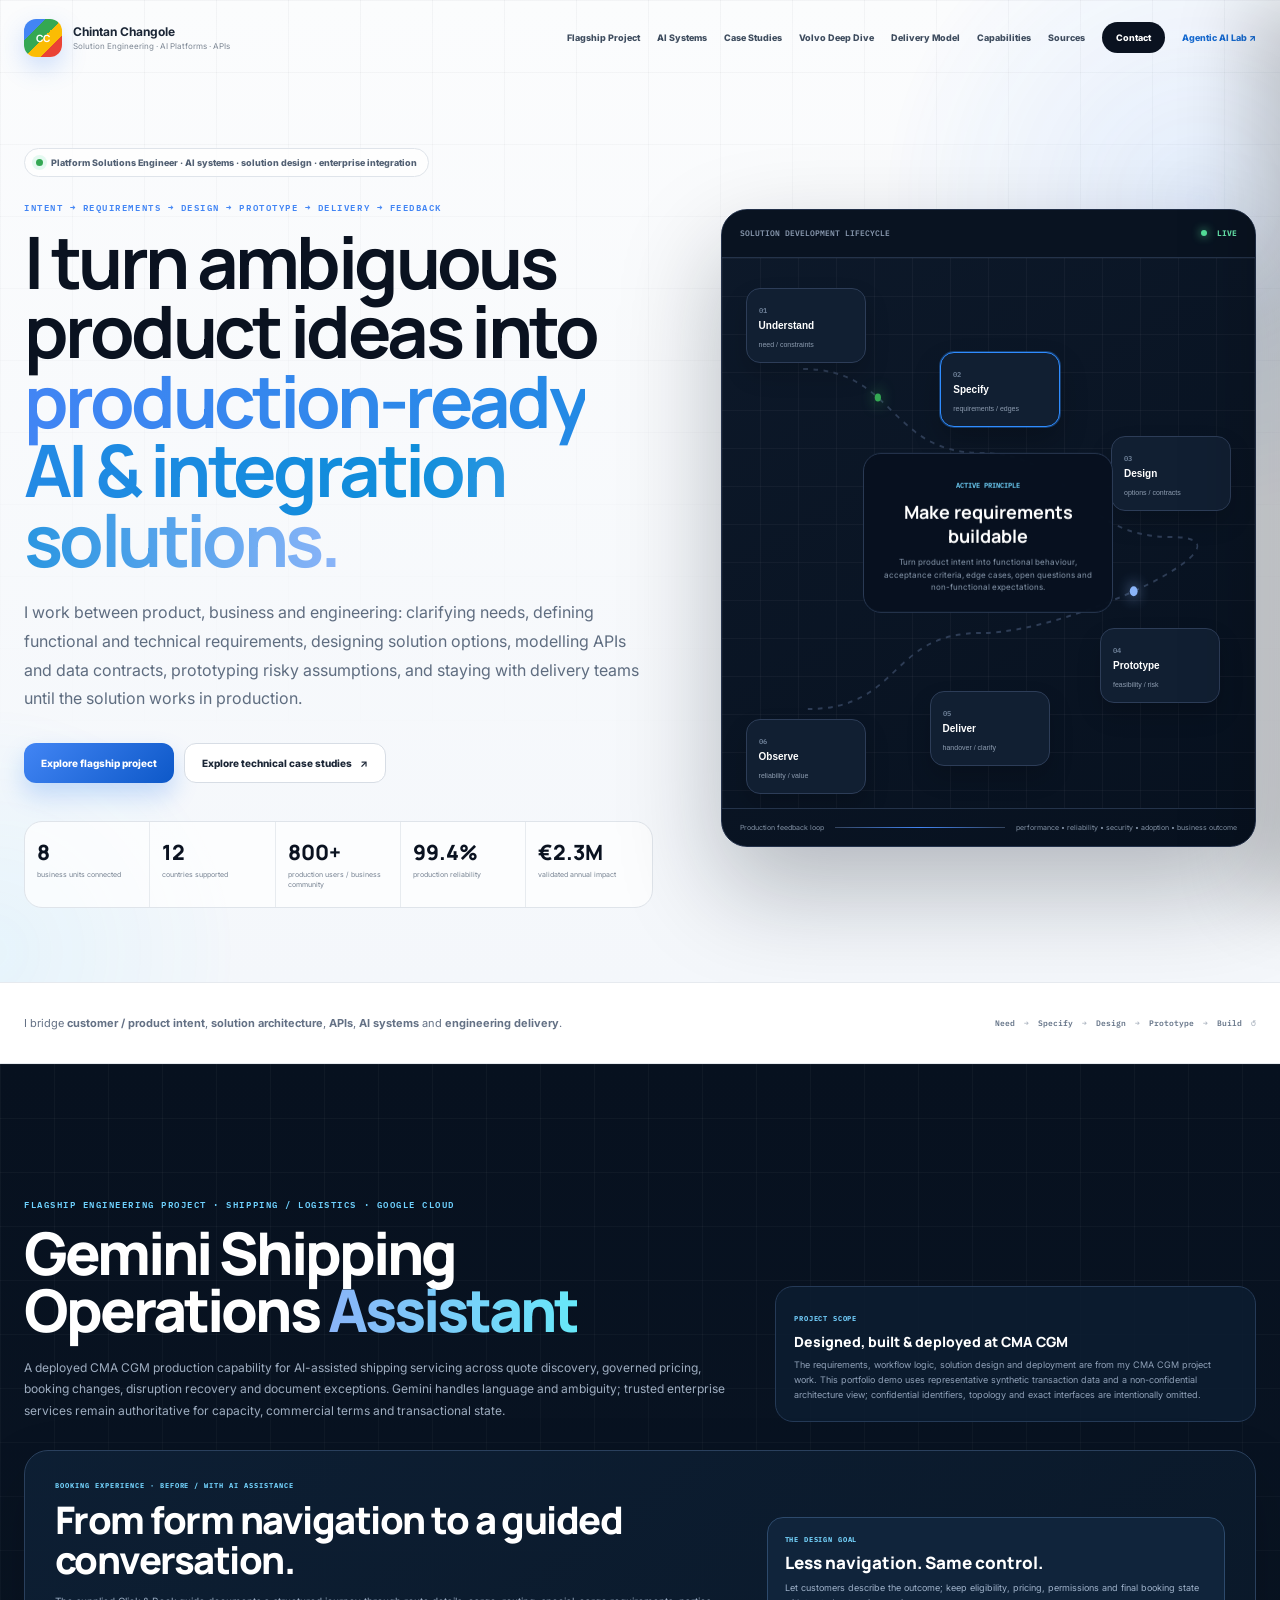
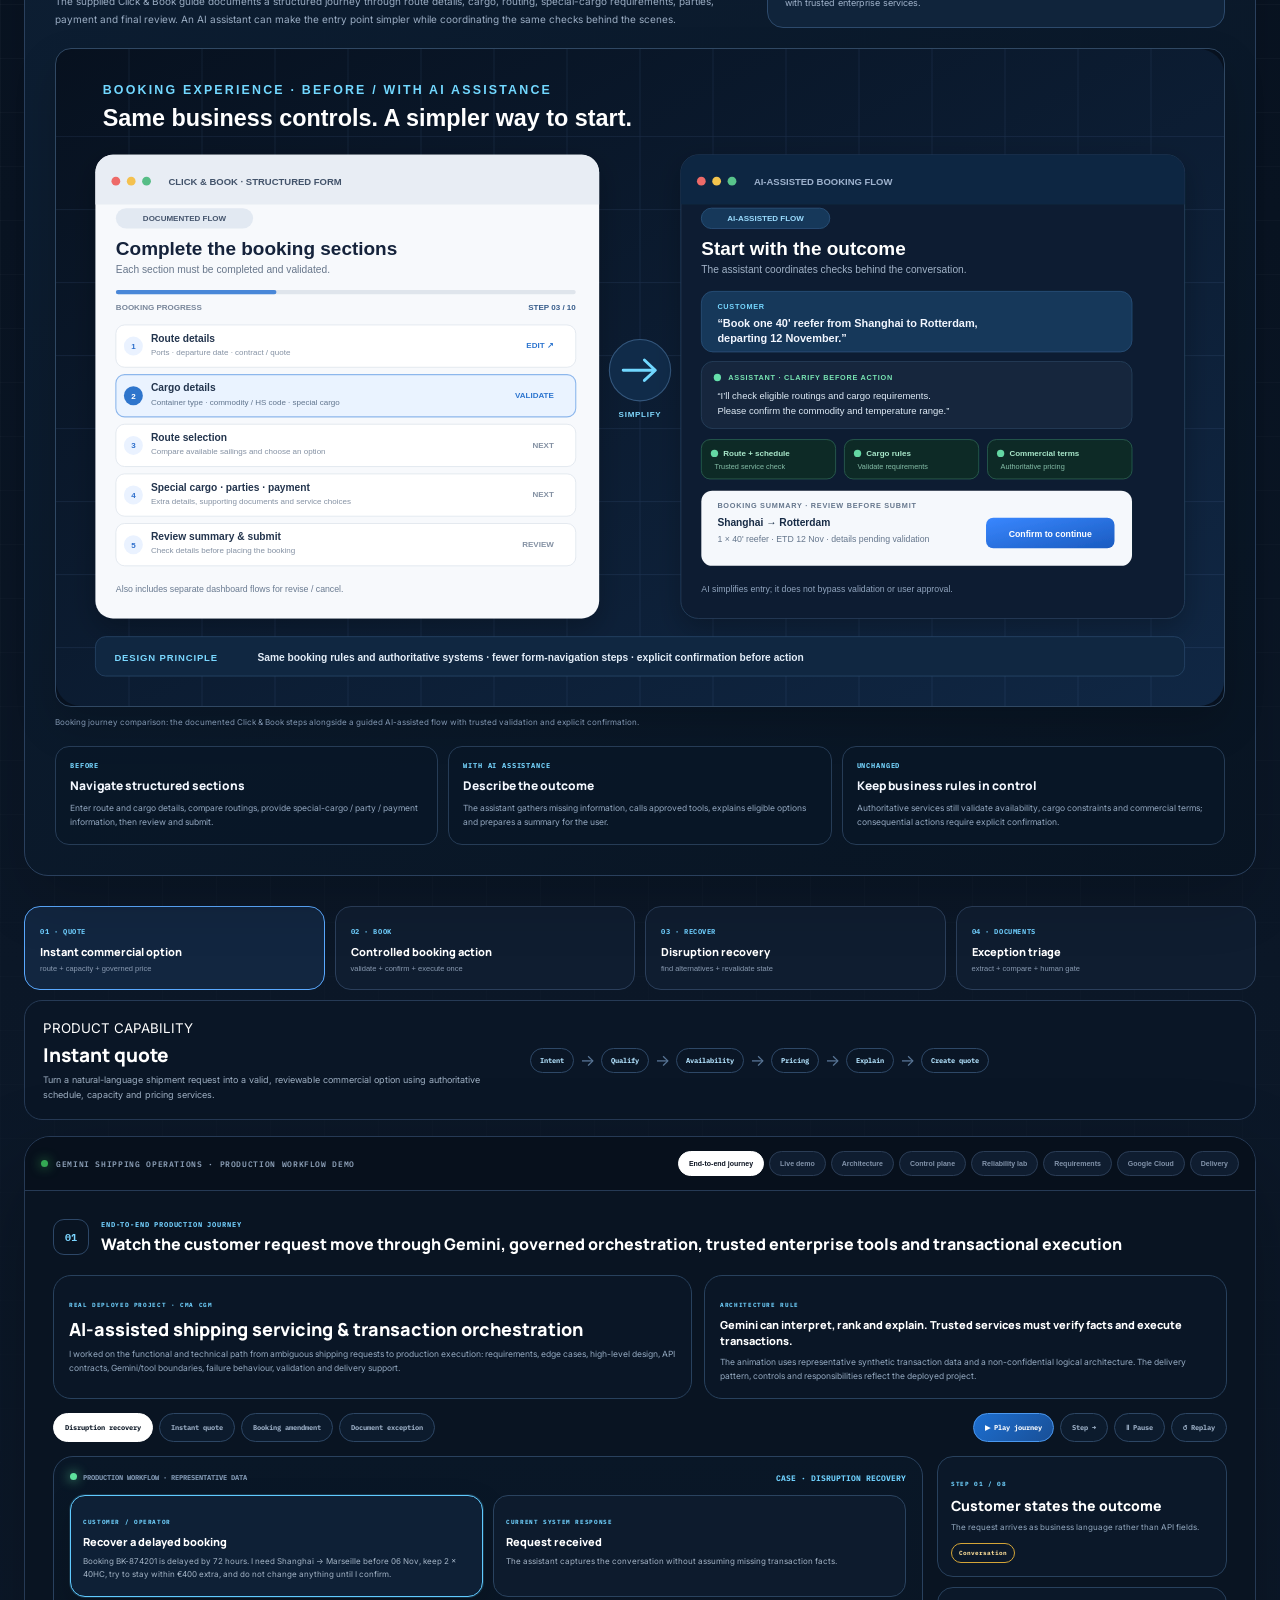
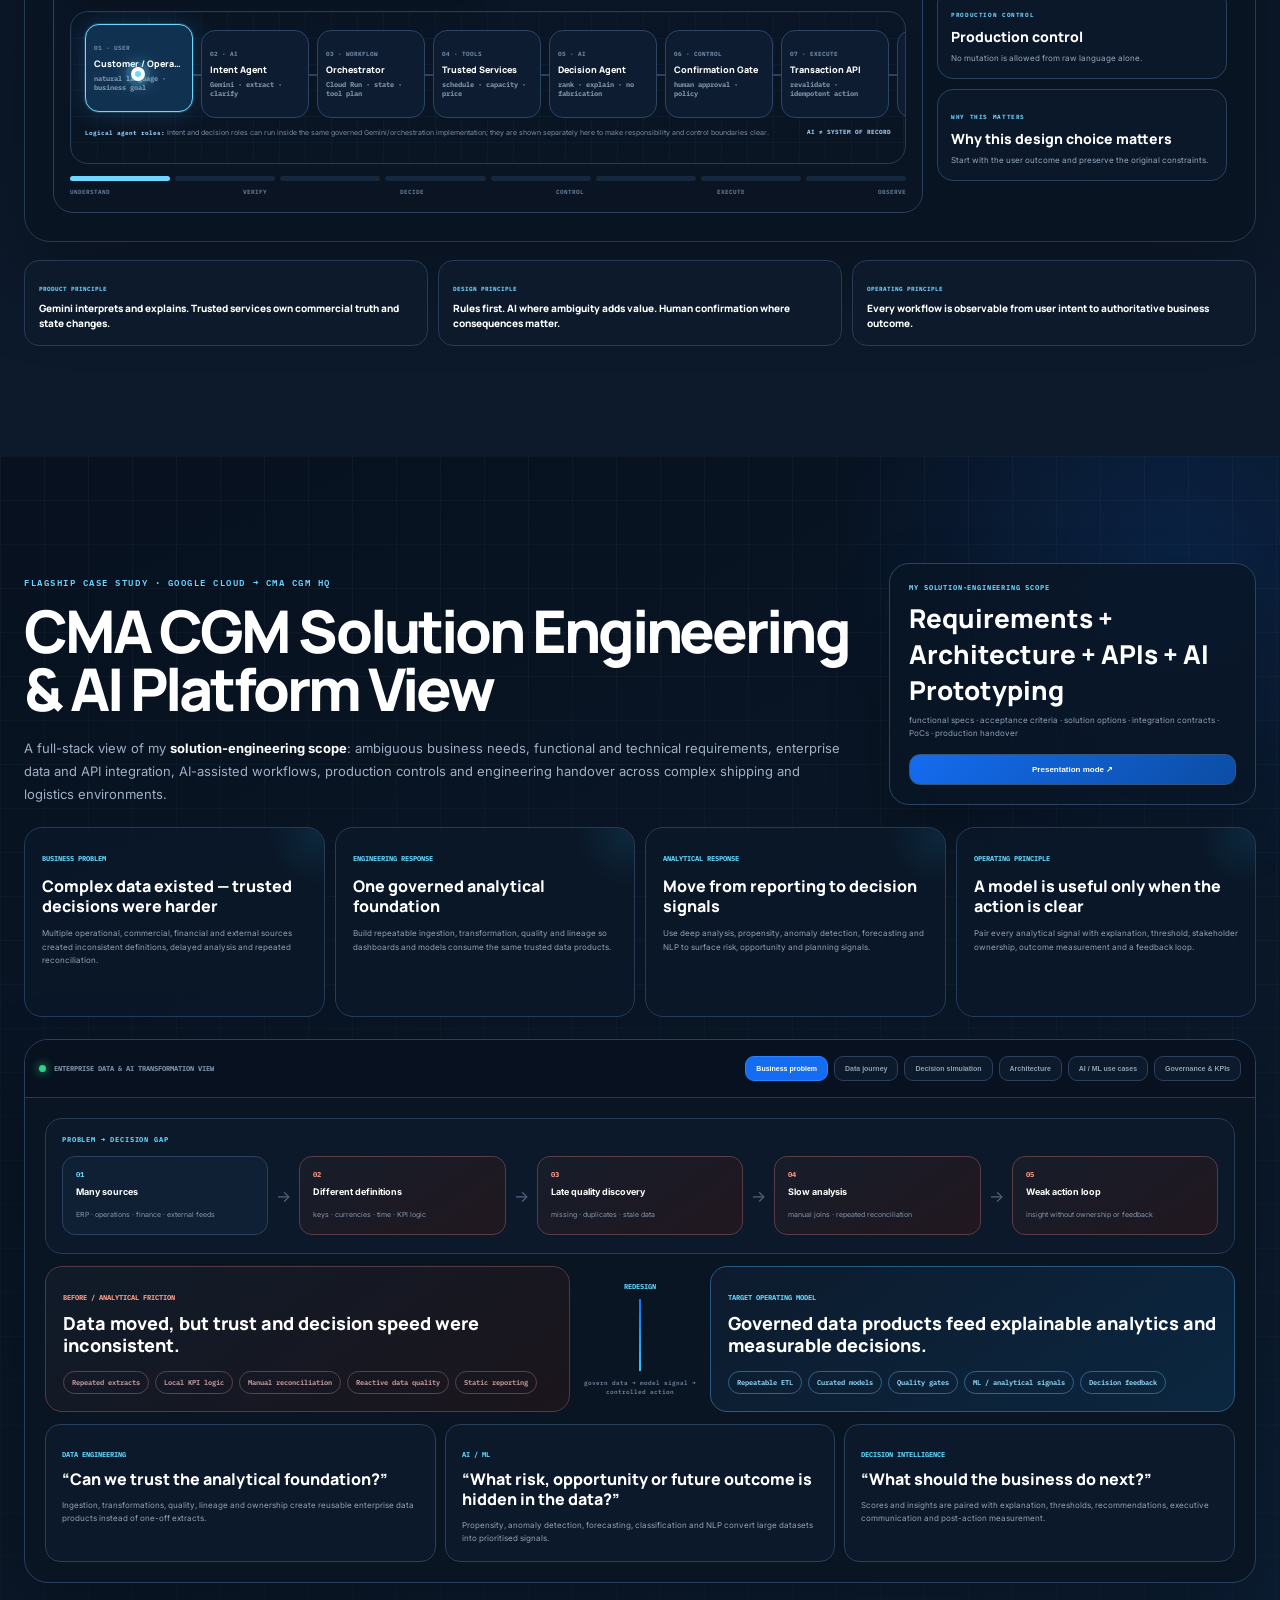
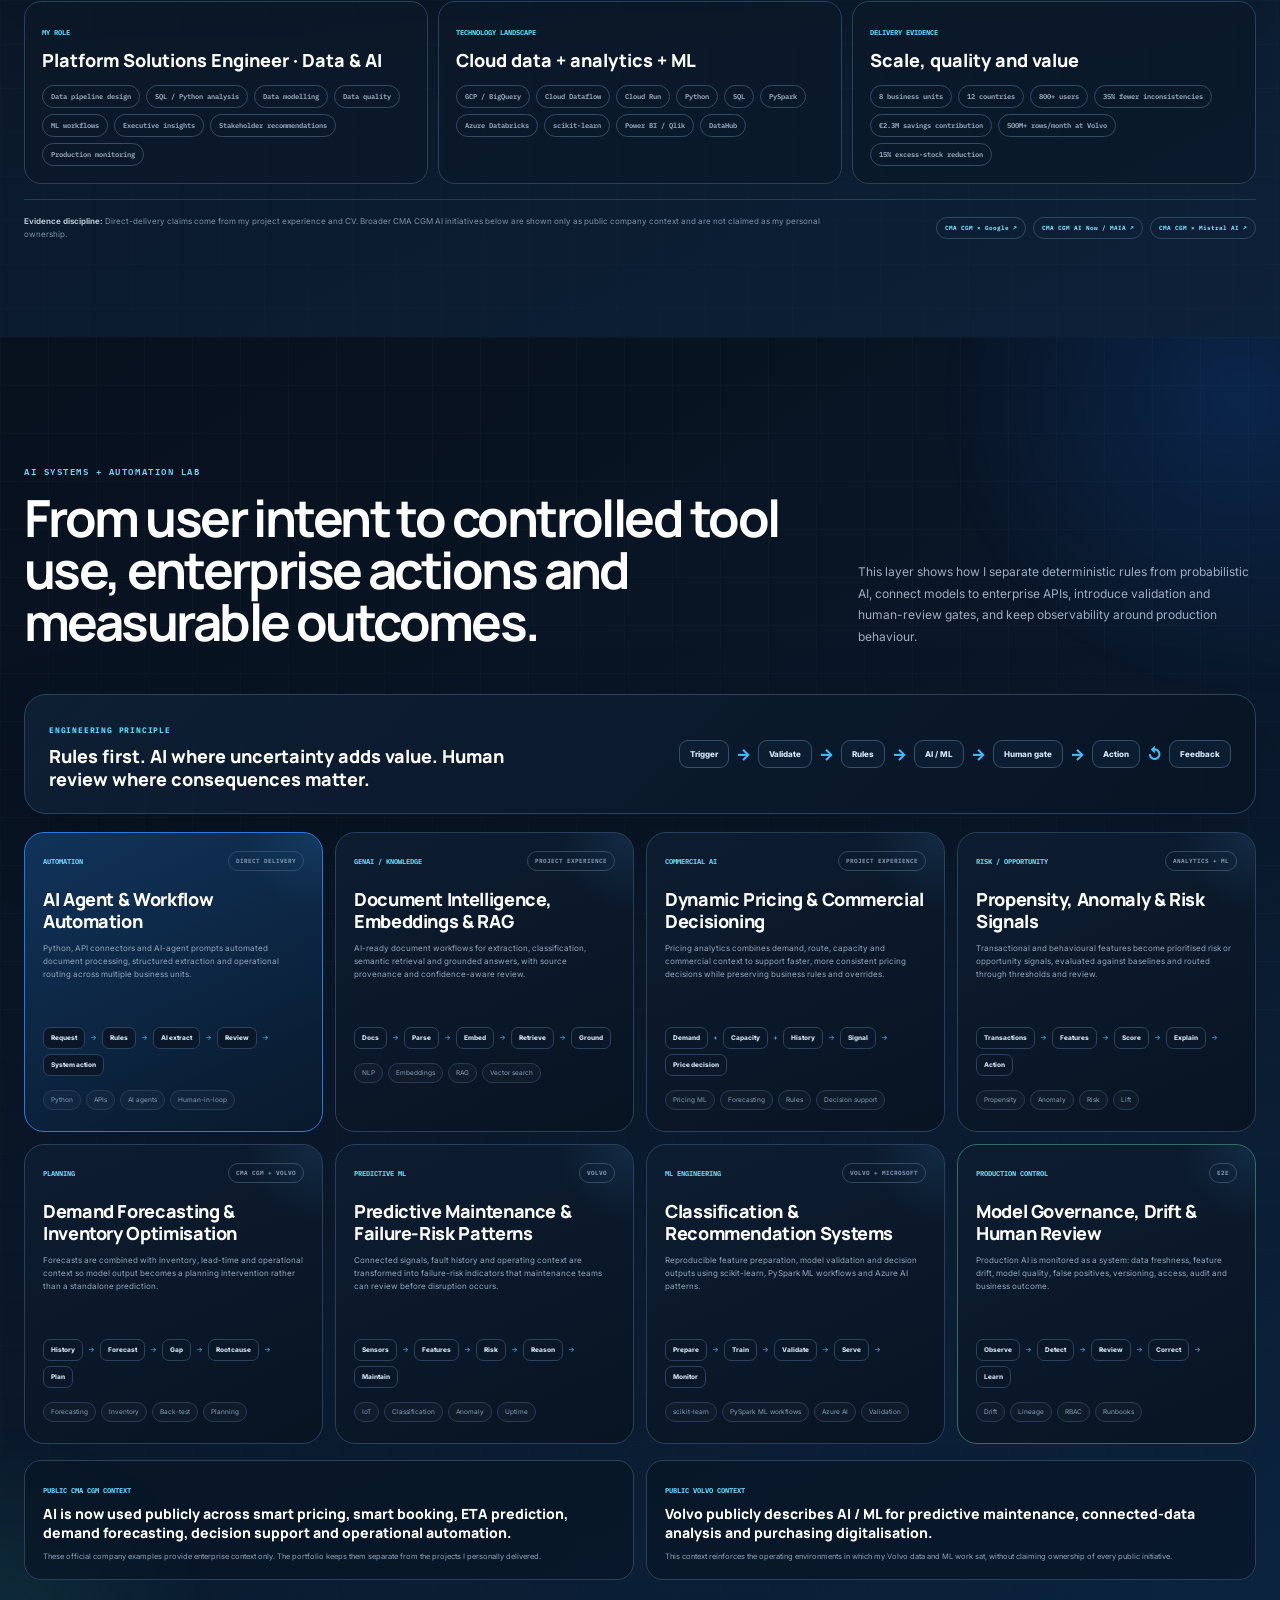
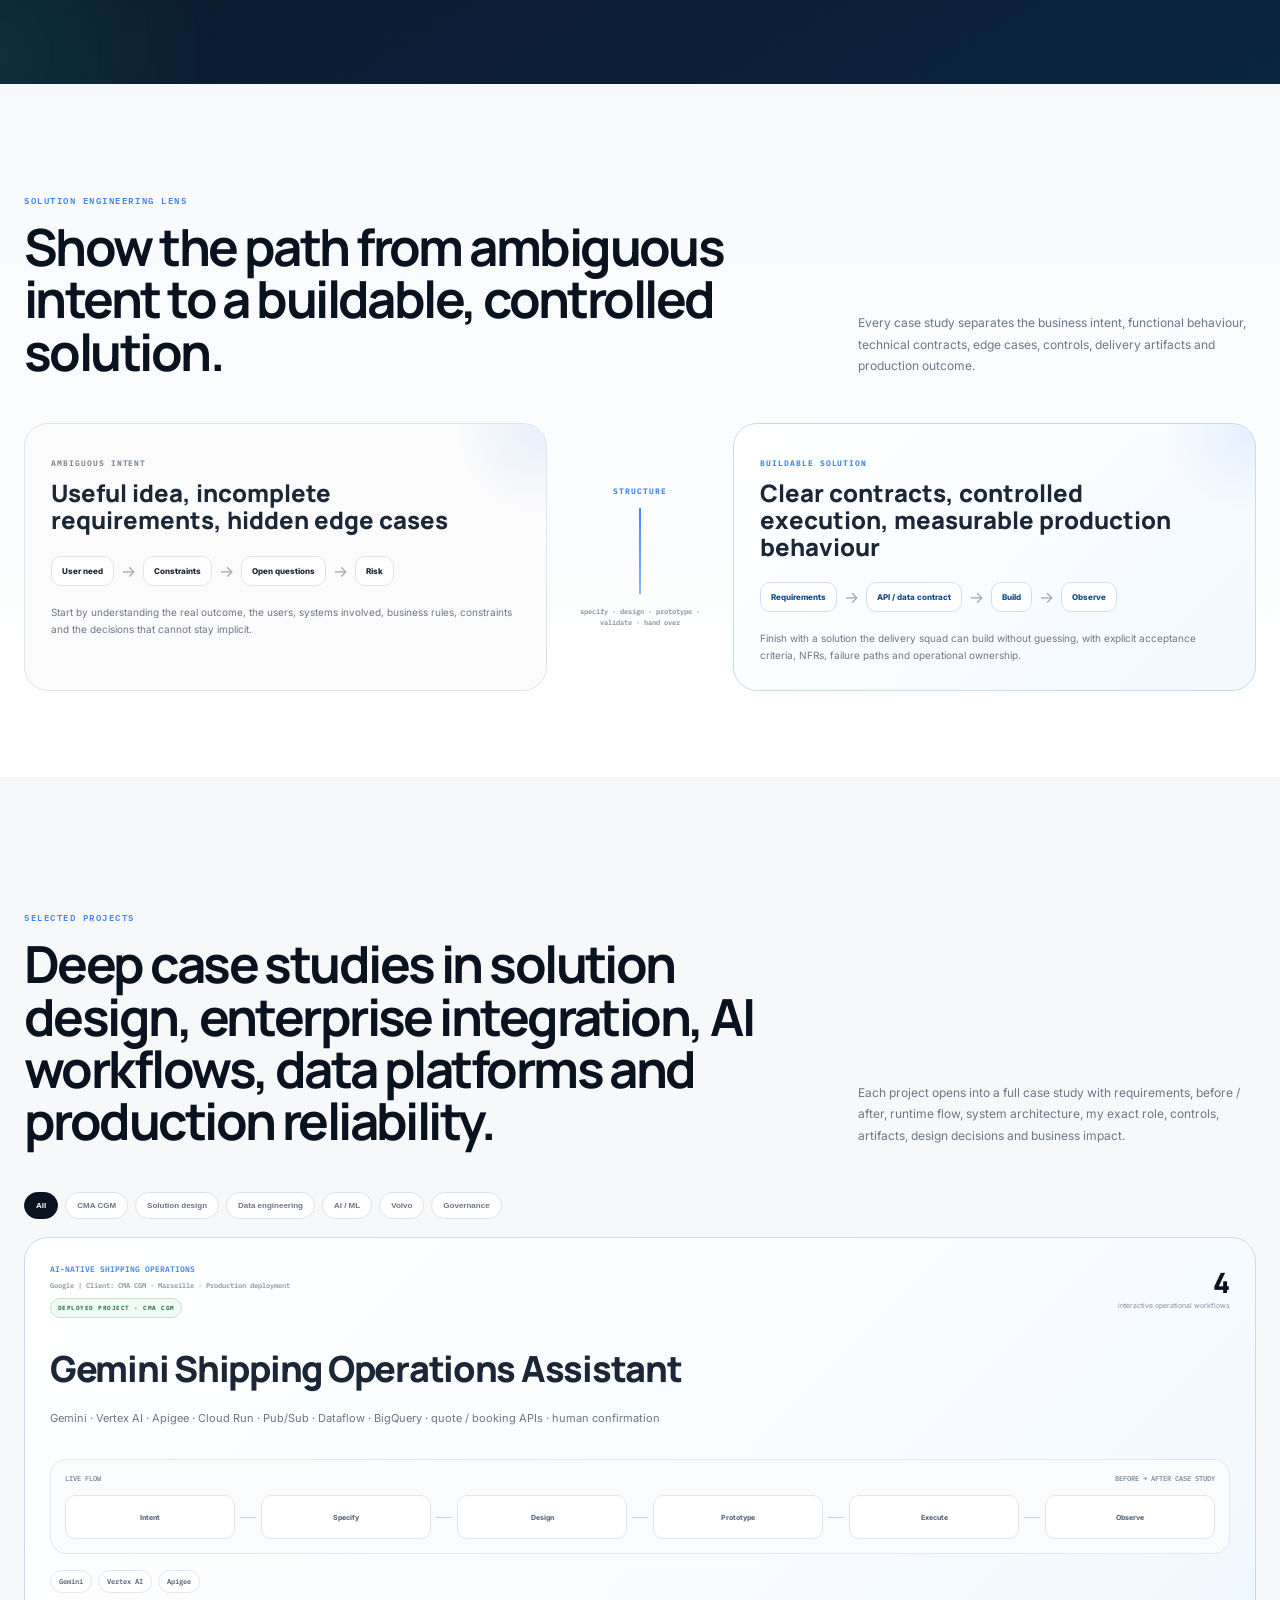
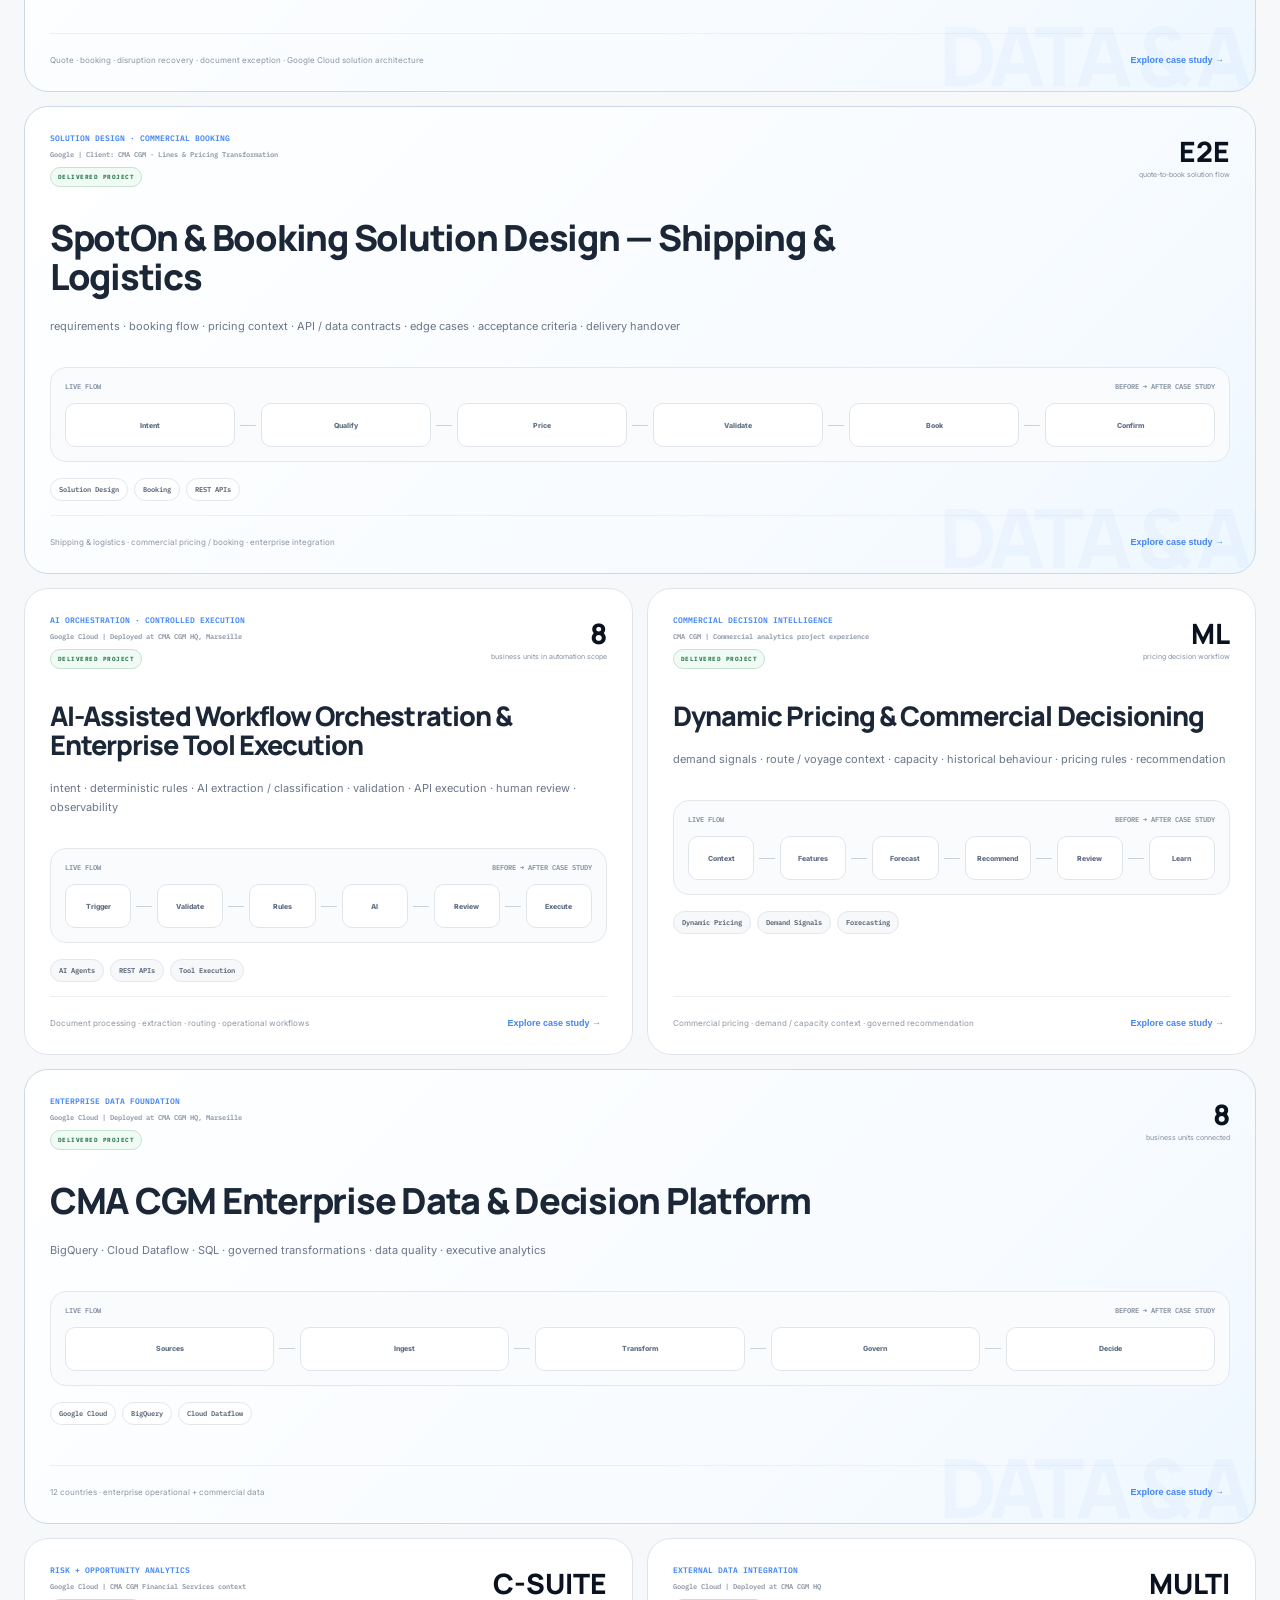
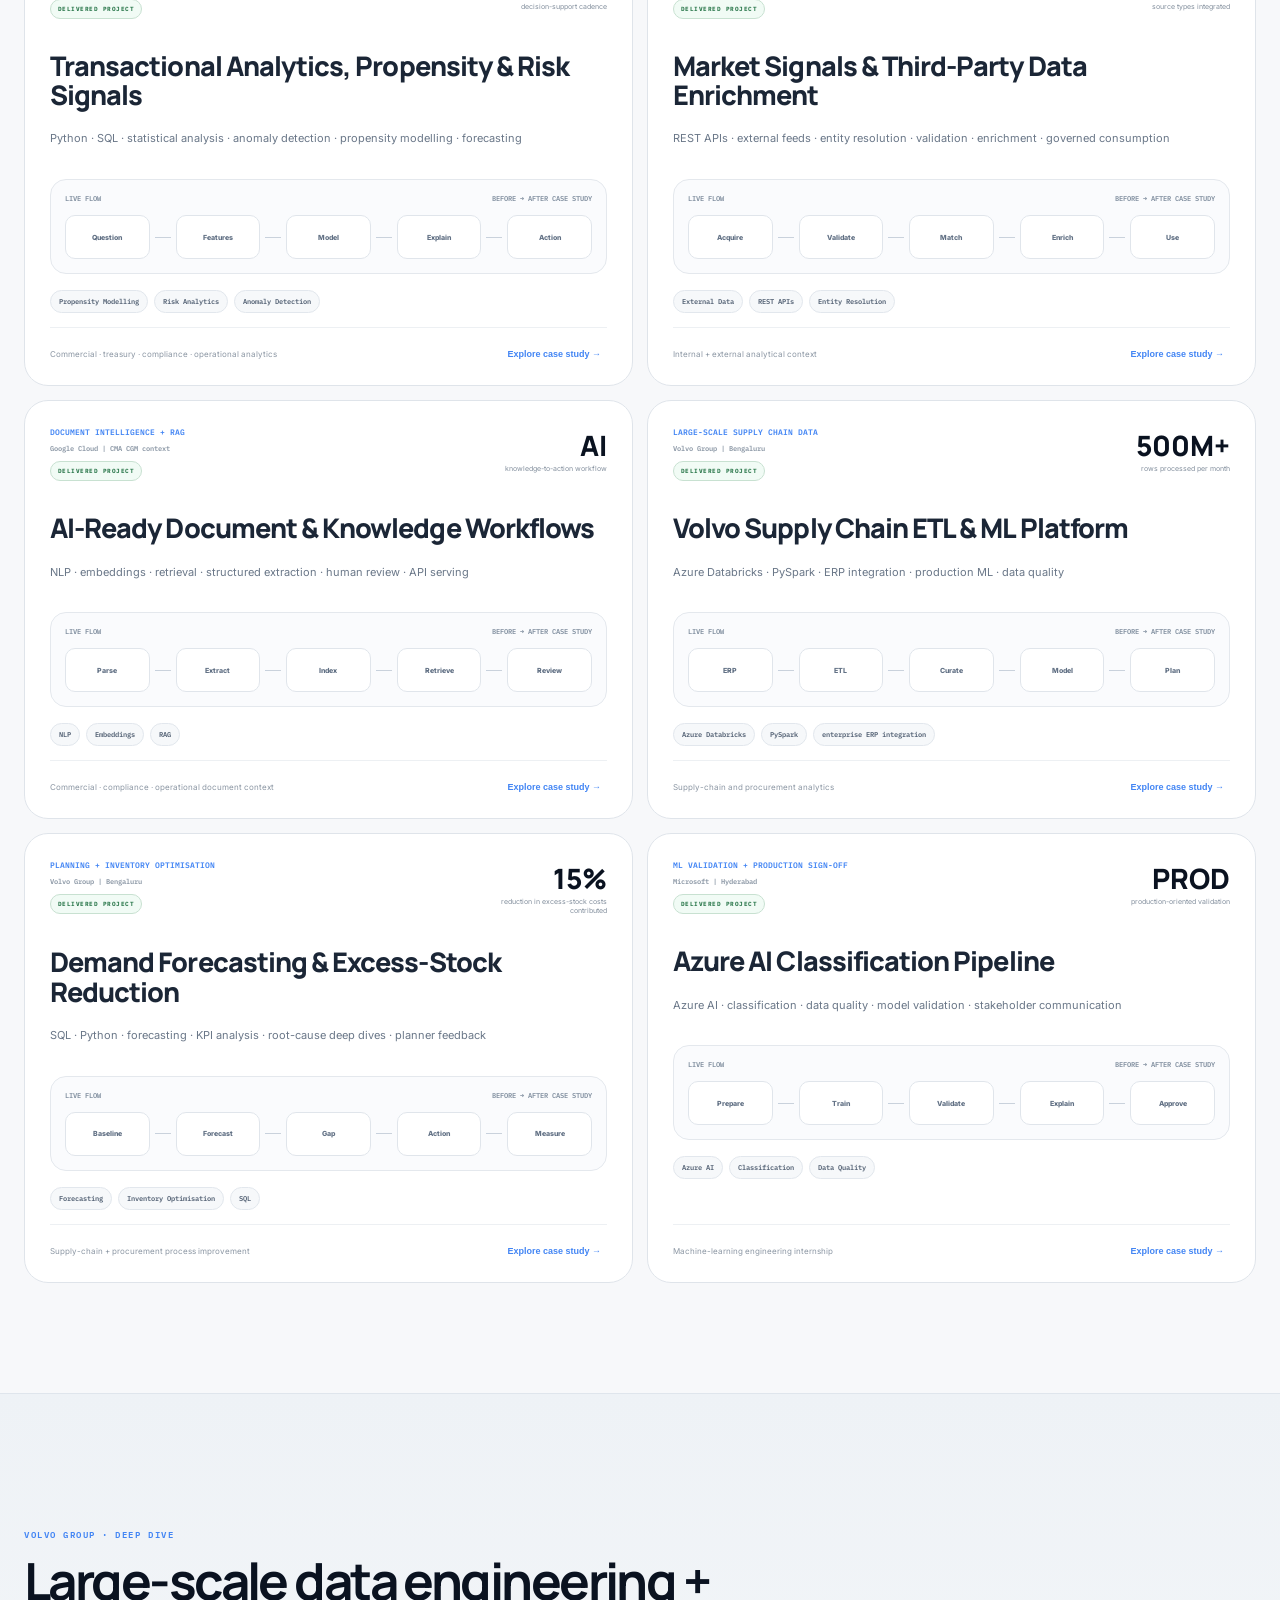
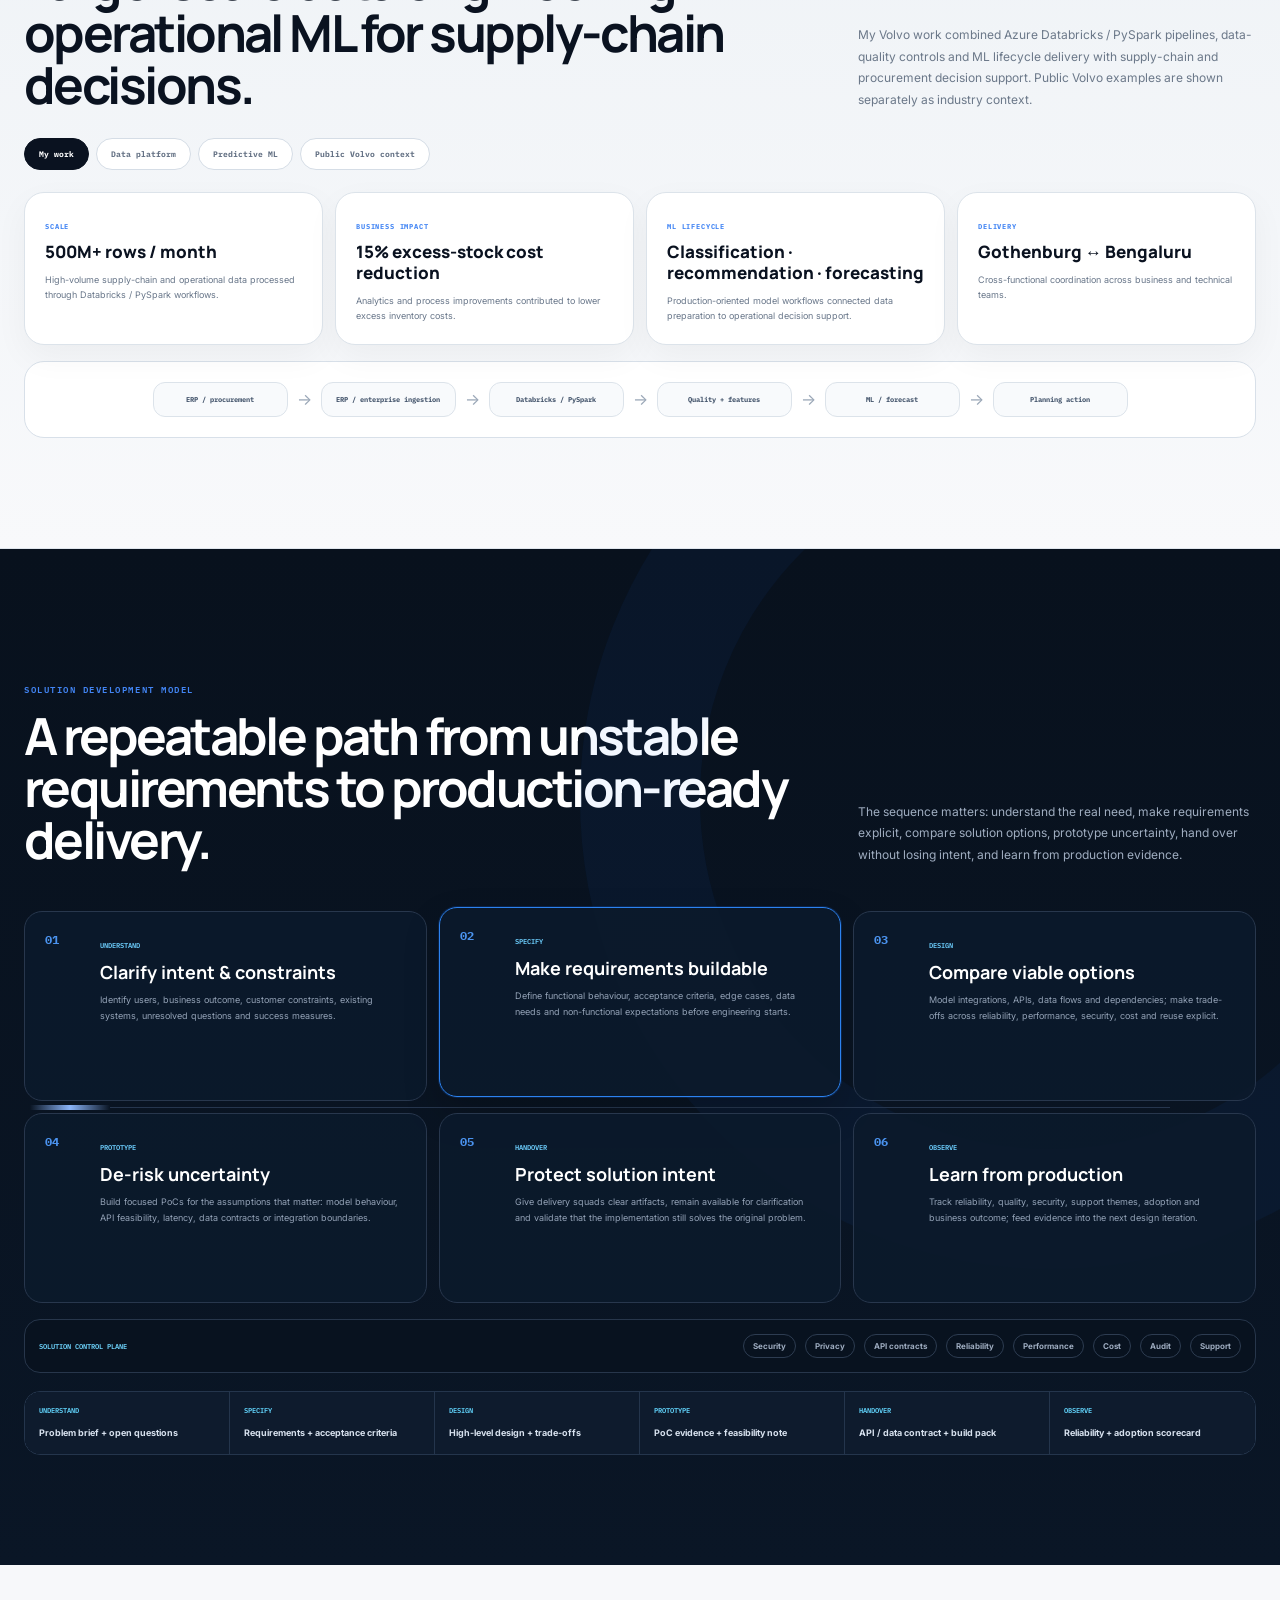
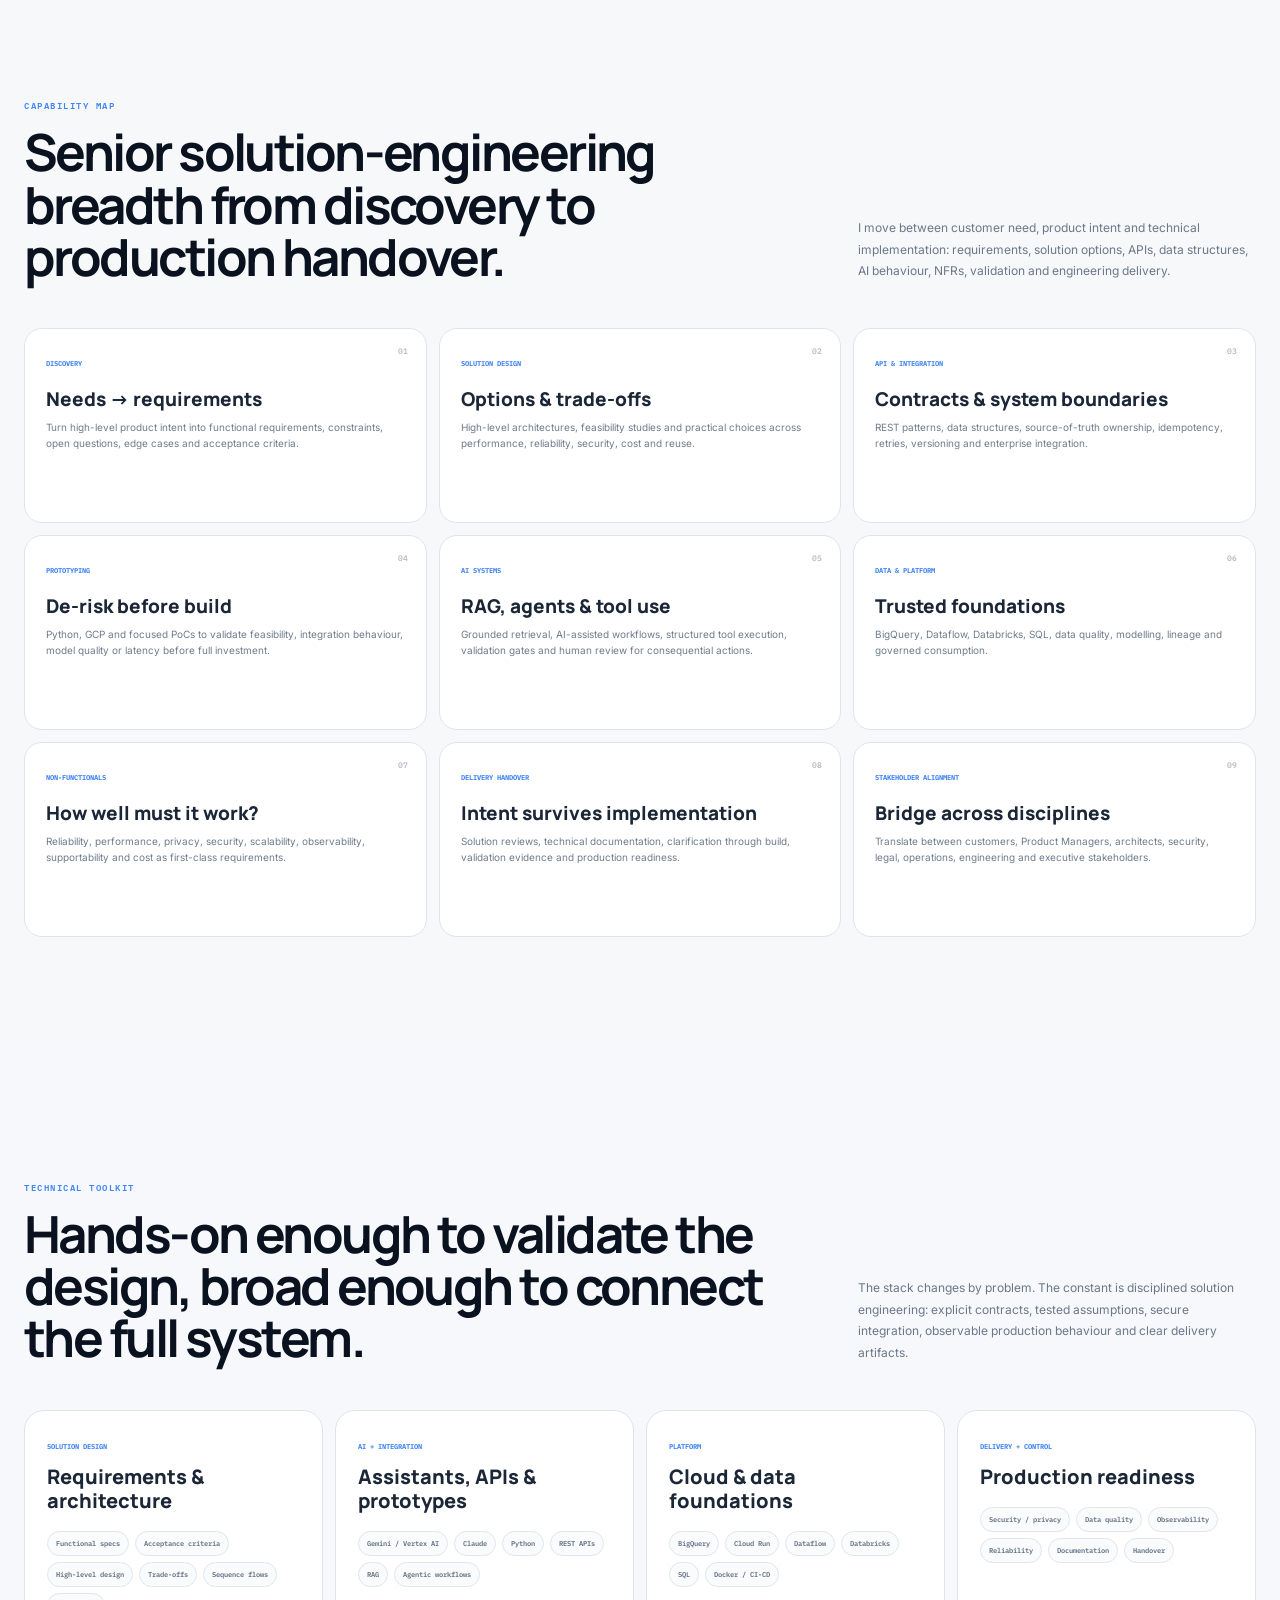
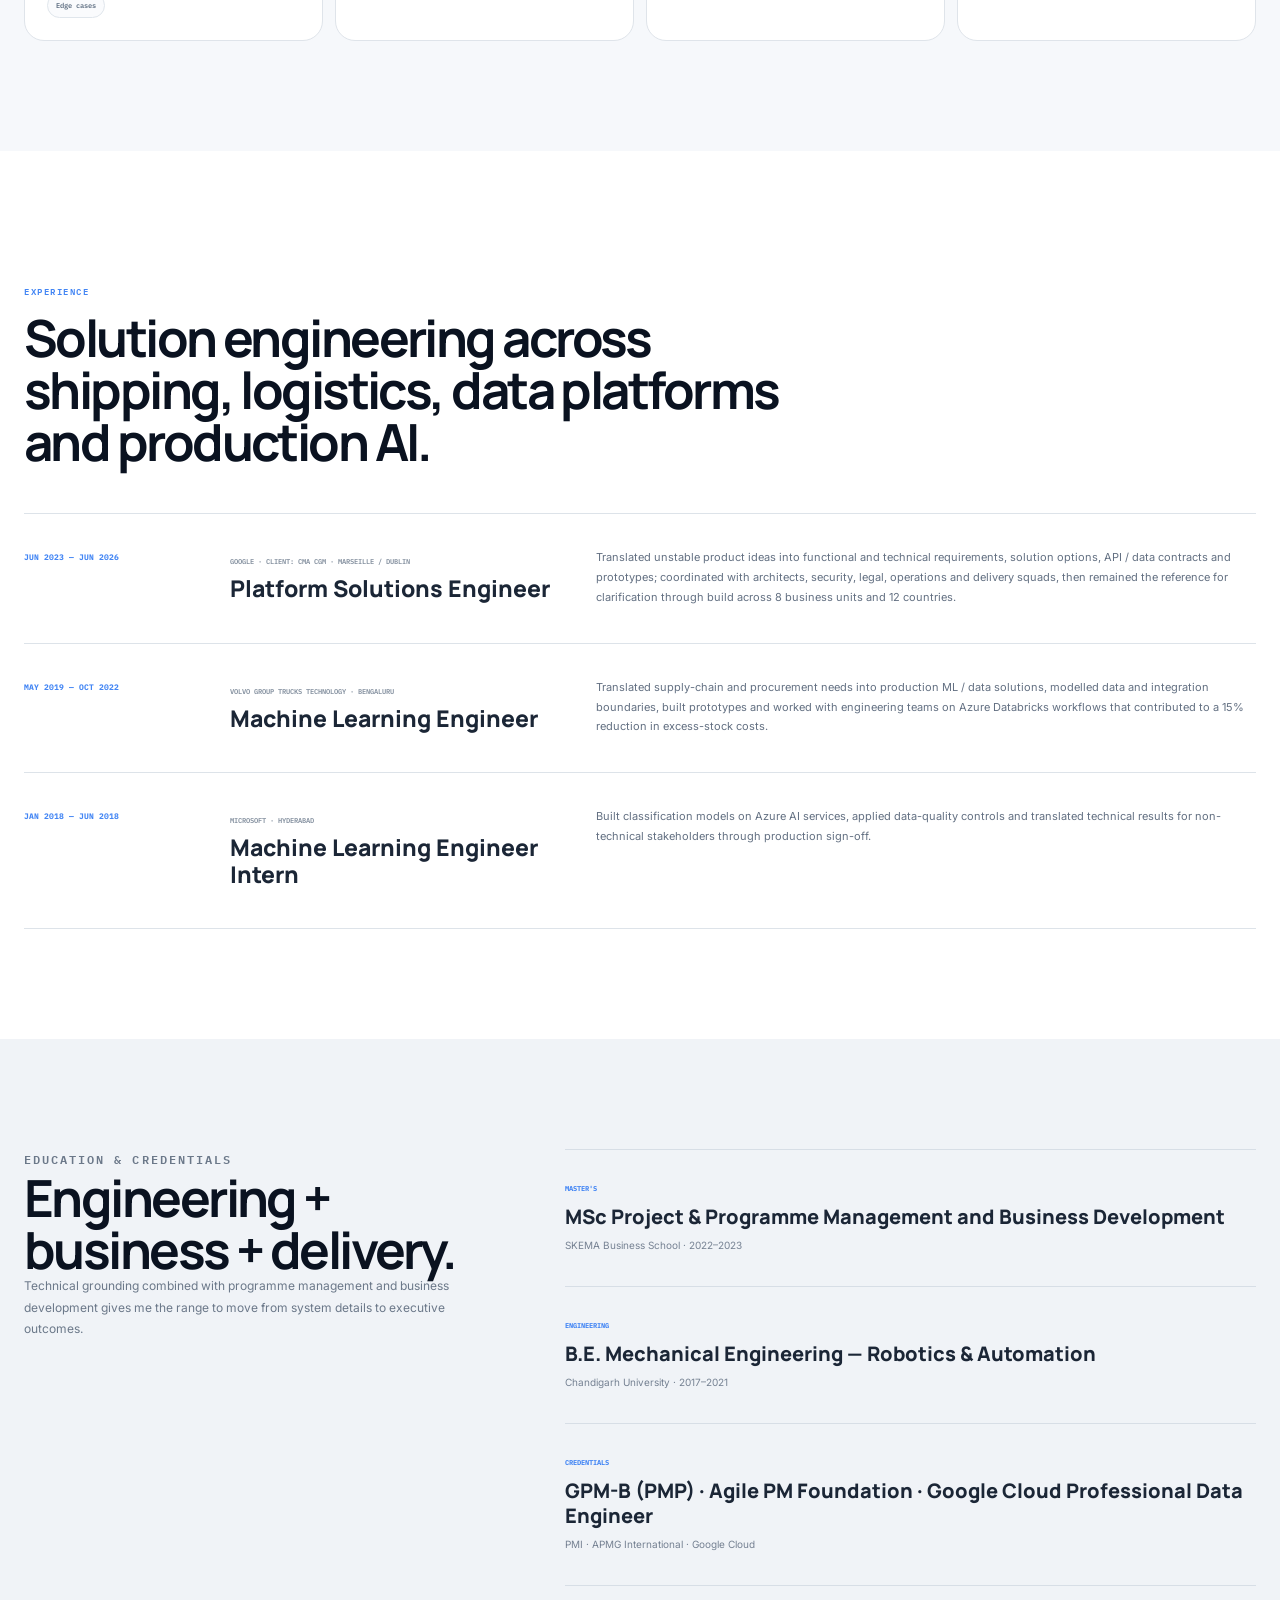
==== commit 66579c93: "Link Agentic AI Lab from main portfolio" ====
--- a/index.html
+++ b/index.html
@@ -207,7 +207,7 @@
     <a href="#capabilities">Capabilities</a>
     <a href="#sources">Sources</a>
     <a href="#contact" class="nav-cta">Contact</a>
-  </nav>
+  <a href="agentic-ai-lab/" style="color:#176bd1;font-weight:800">Agentic AI Lab ↗</a></nav>
 </header>
 
 
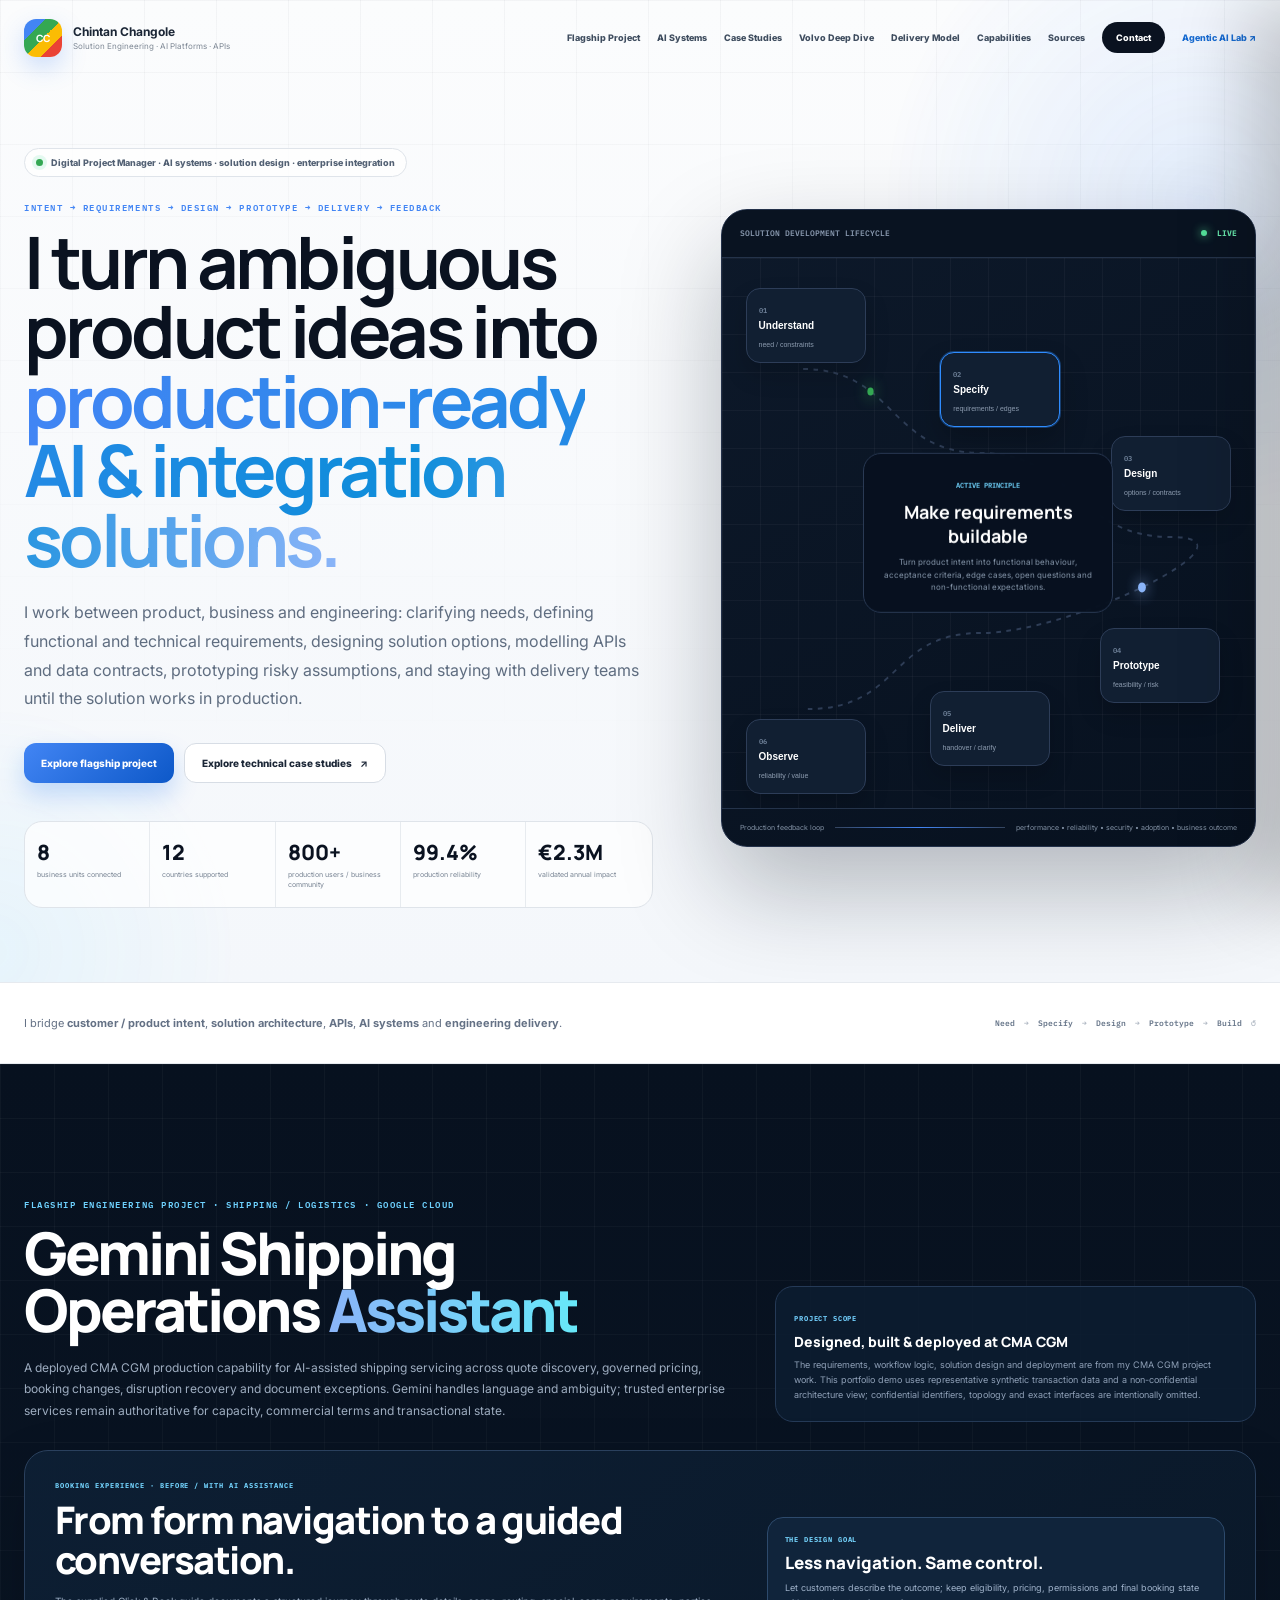
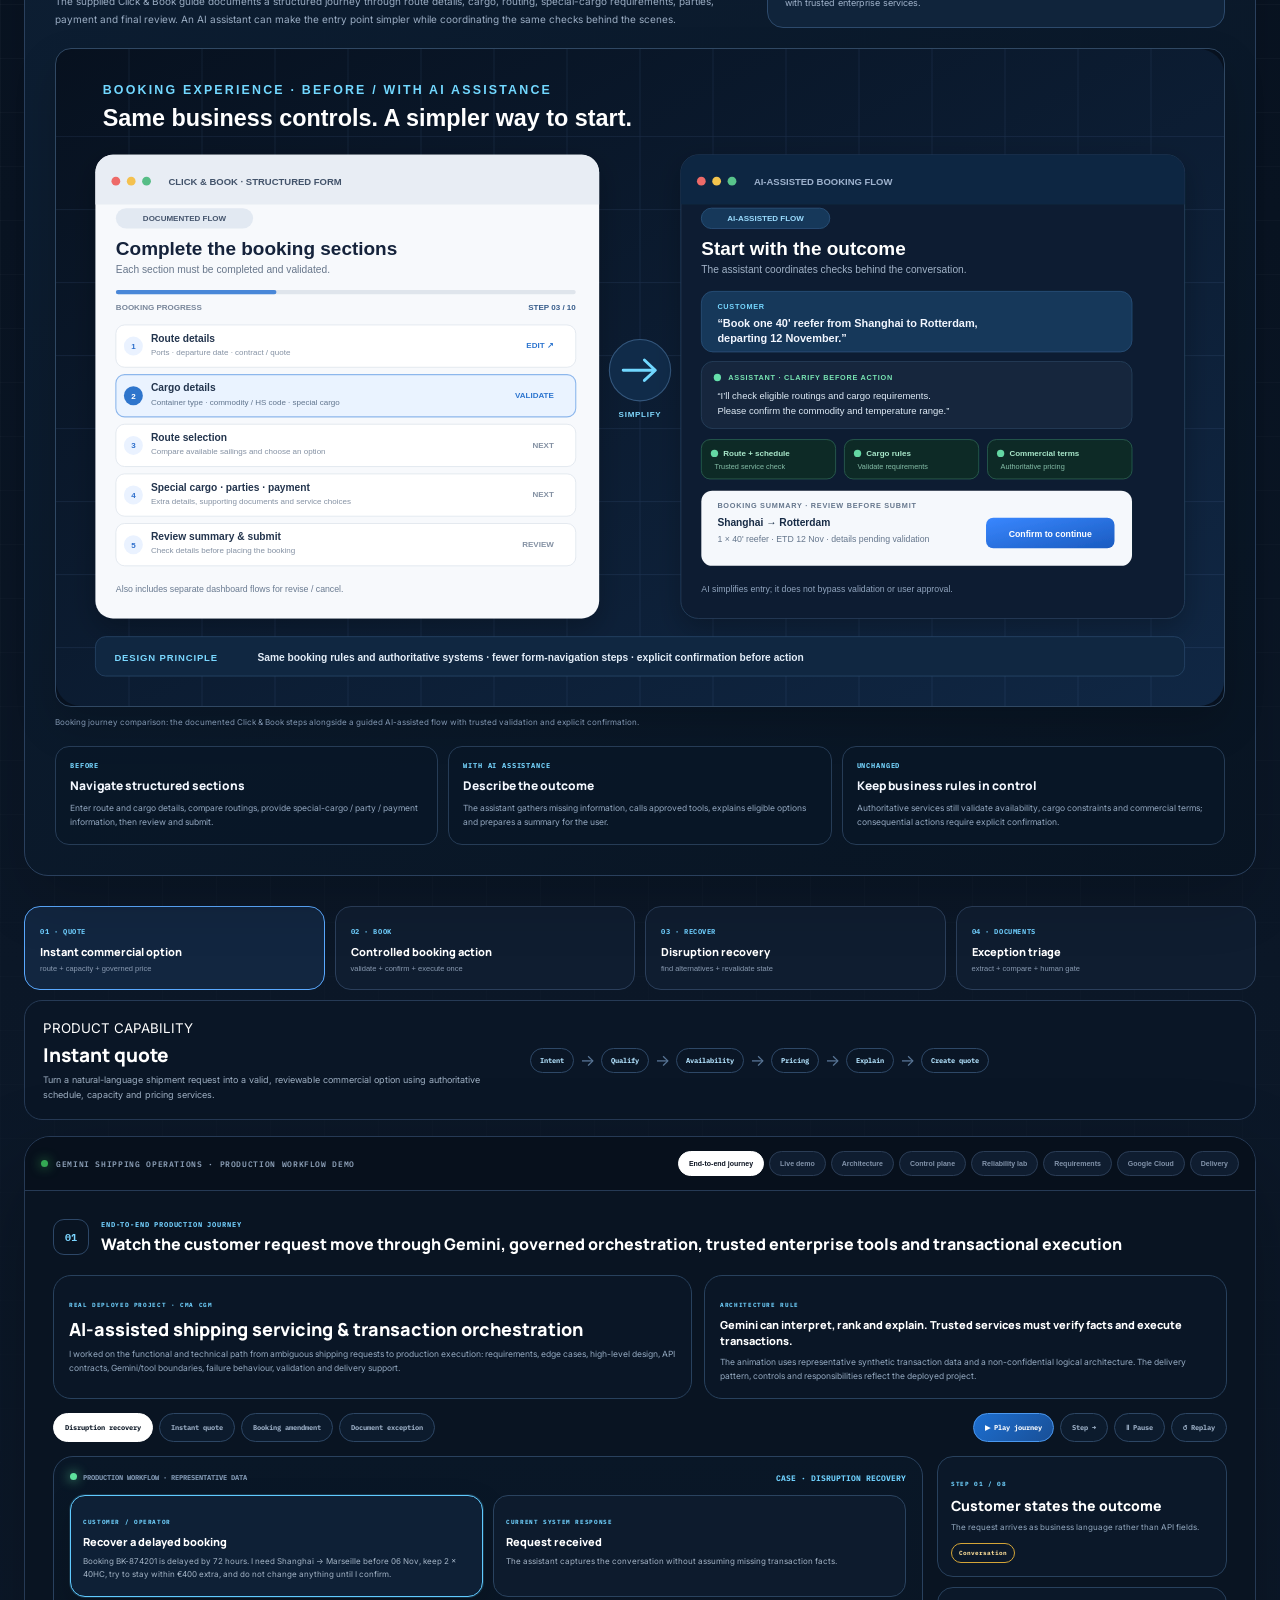
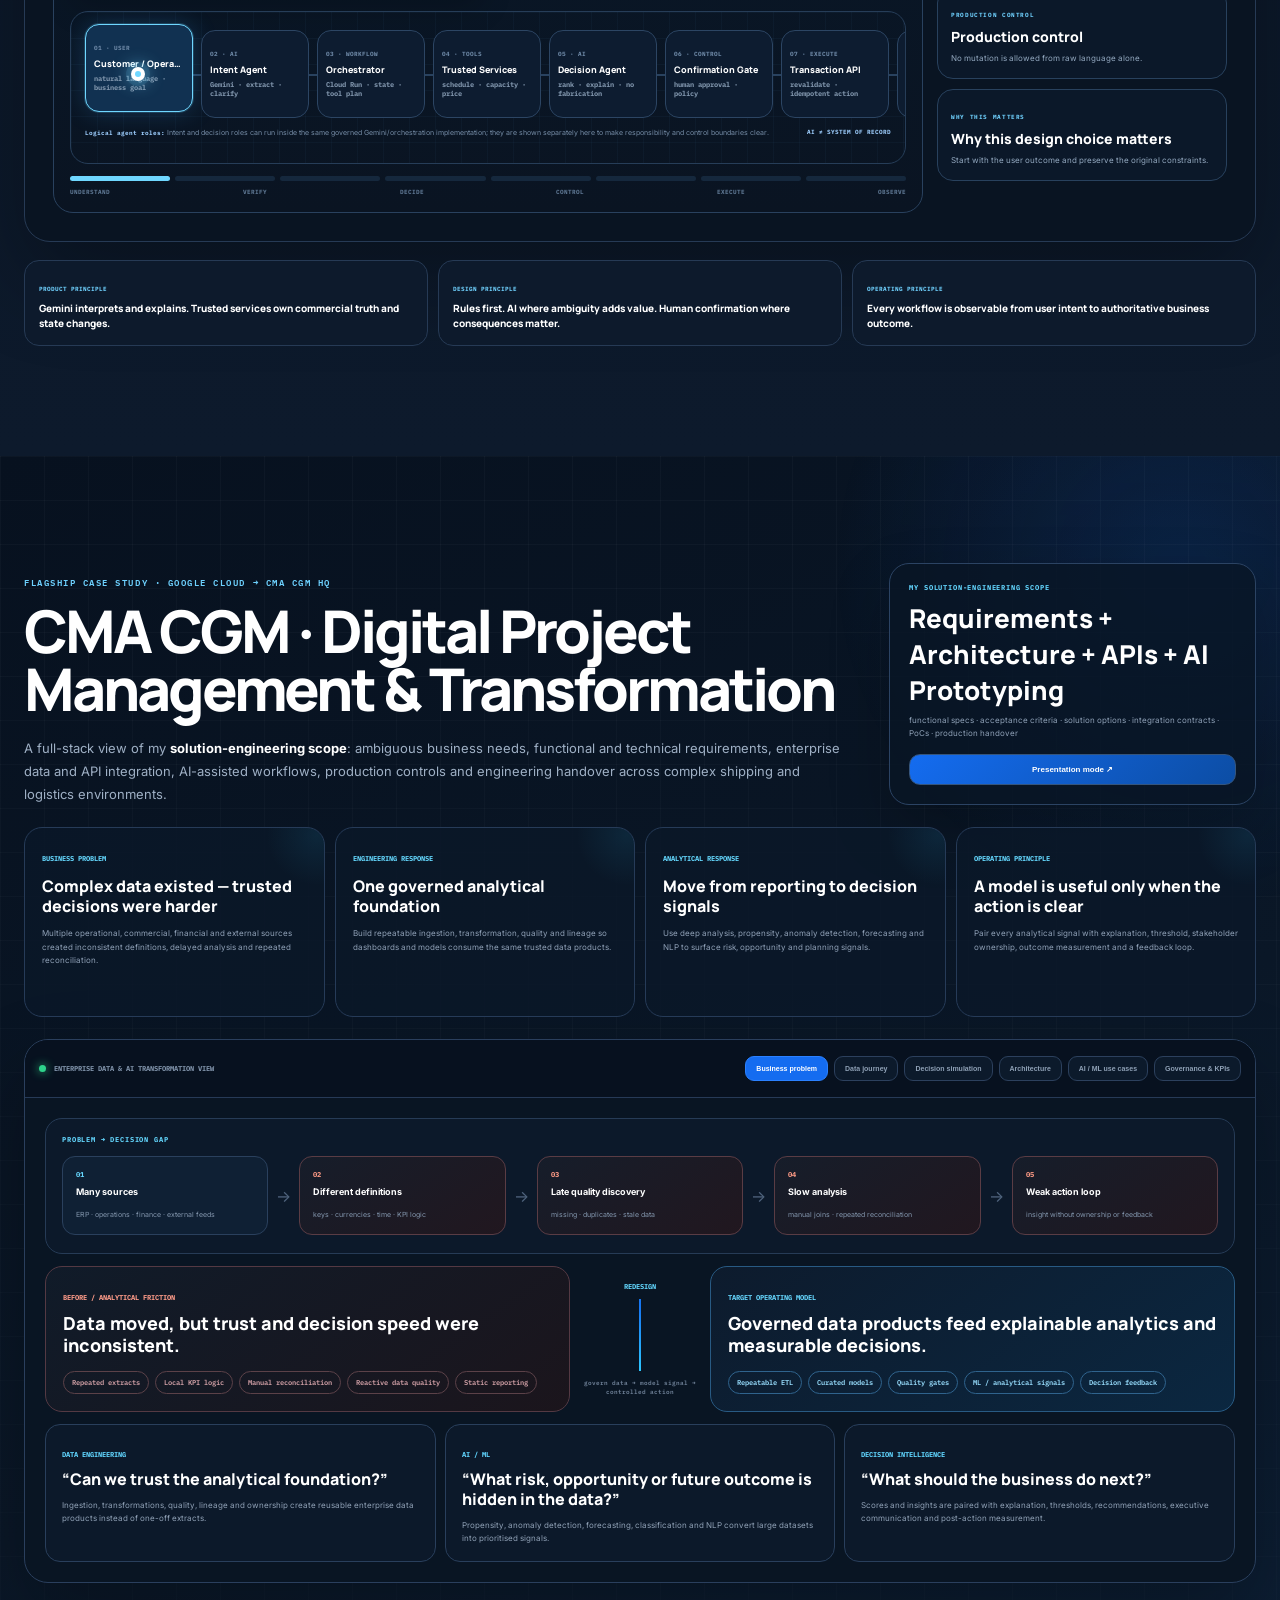
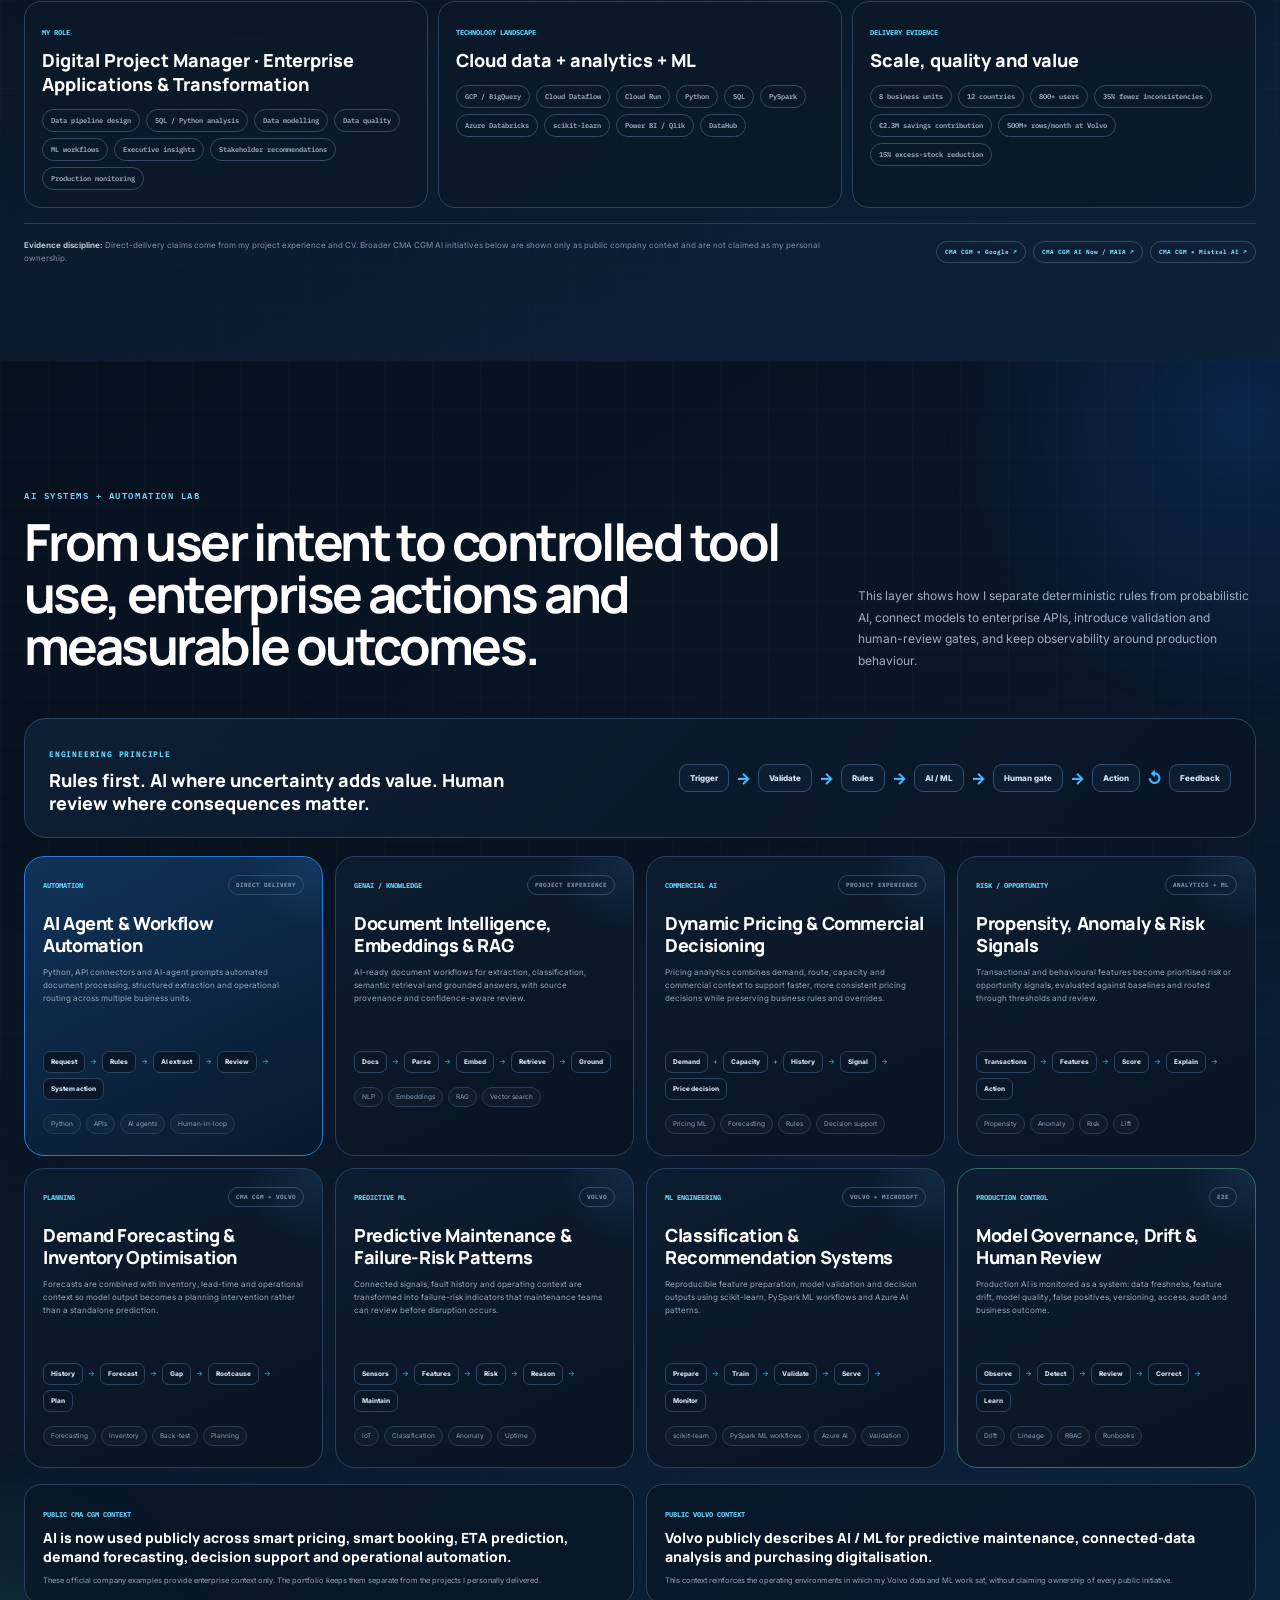
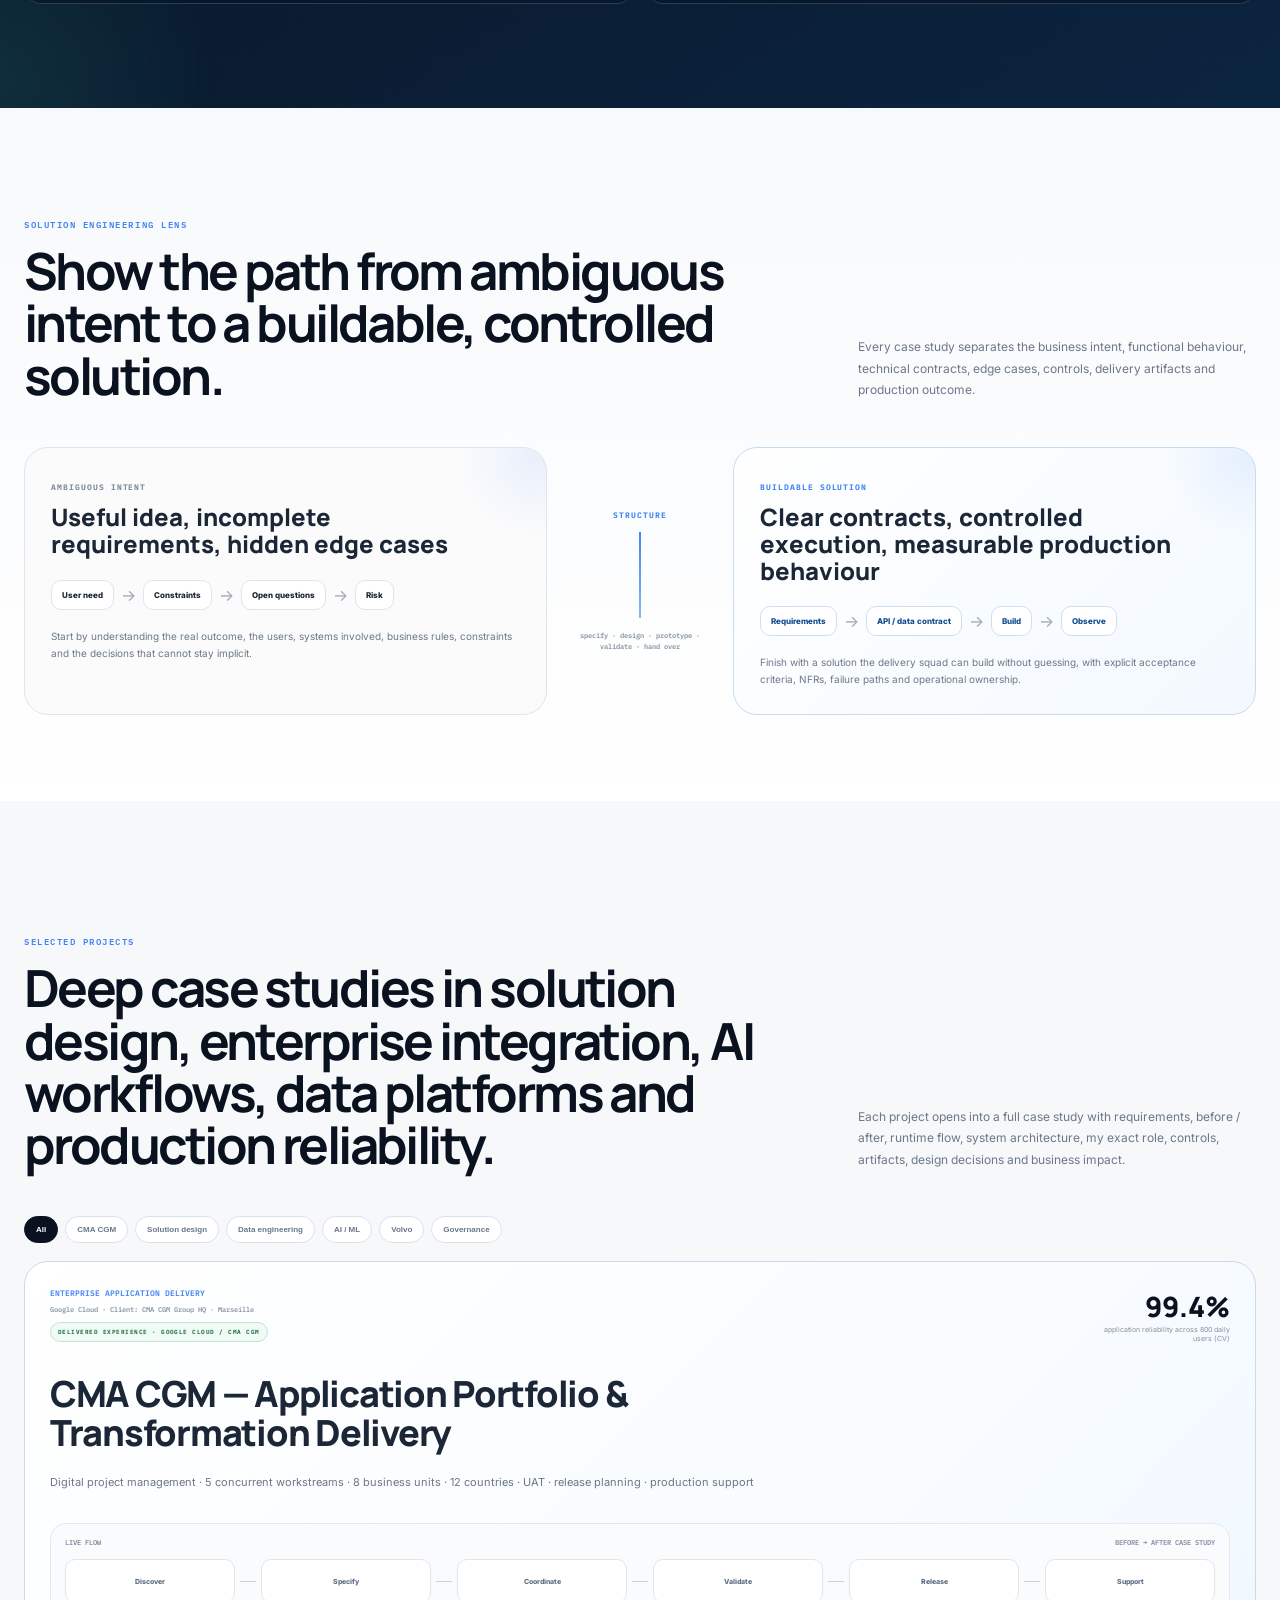
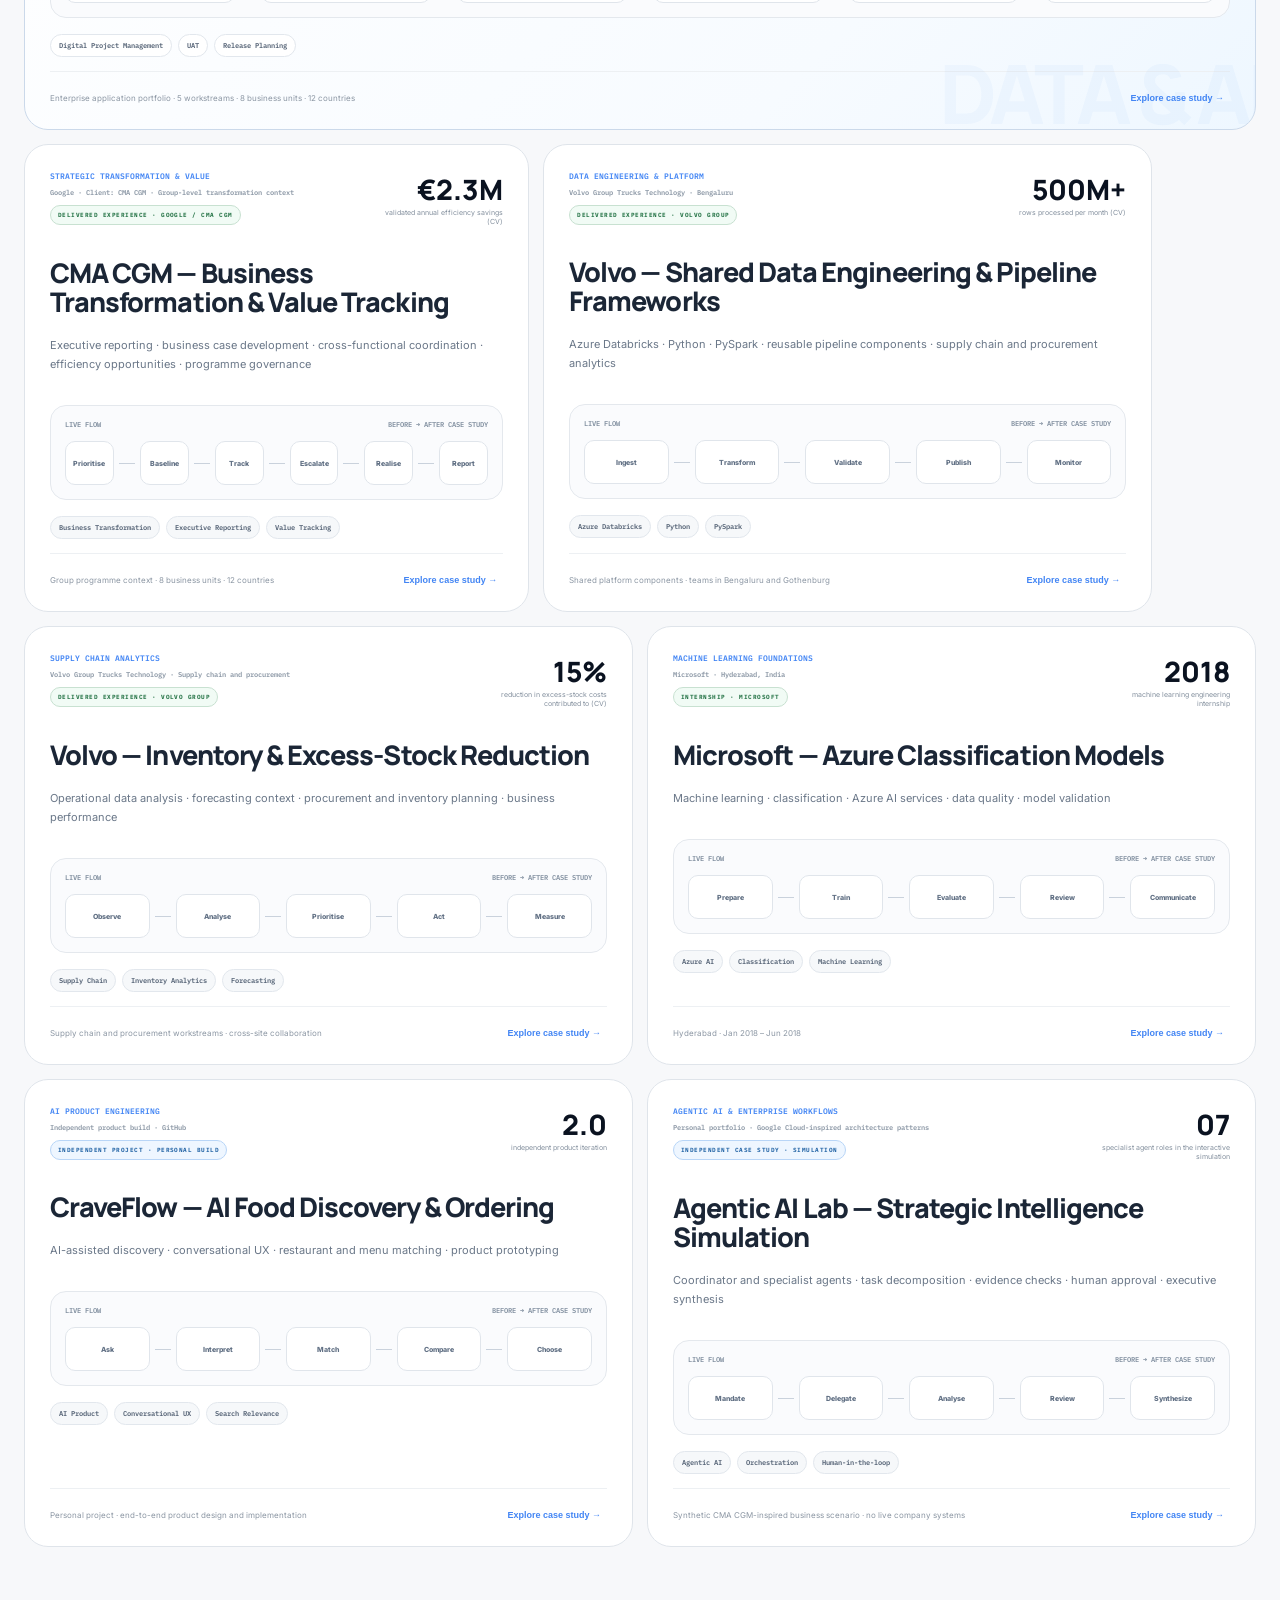
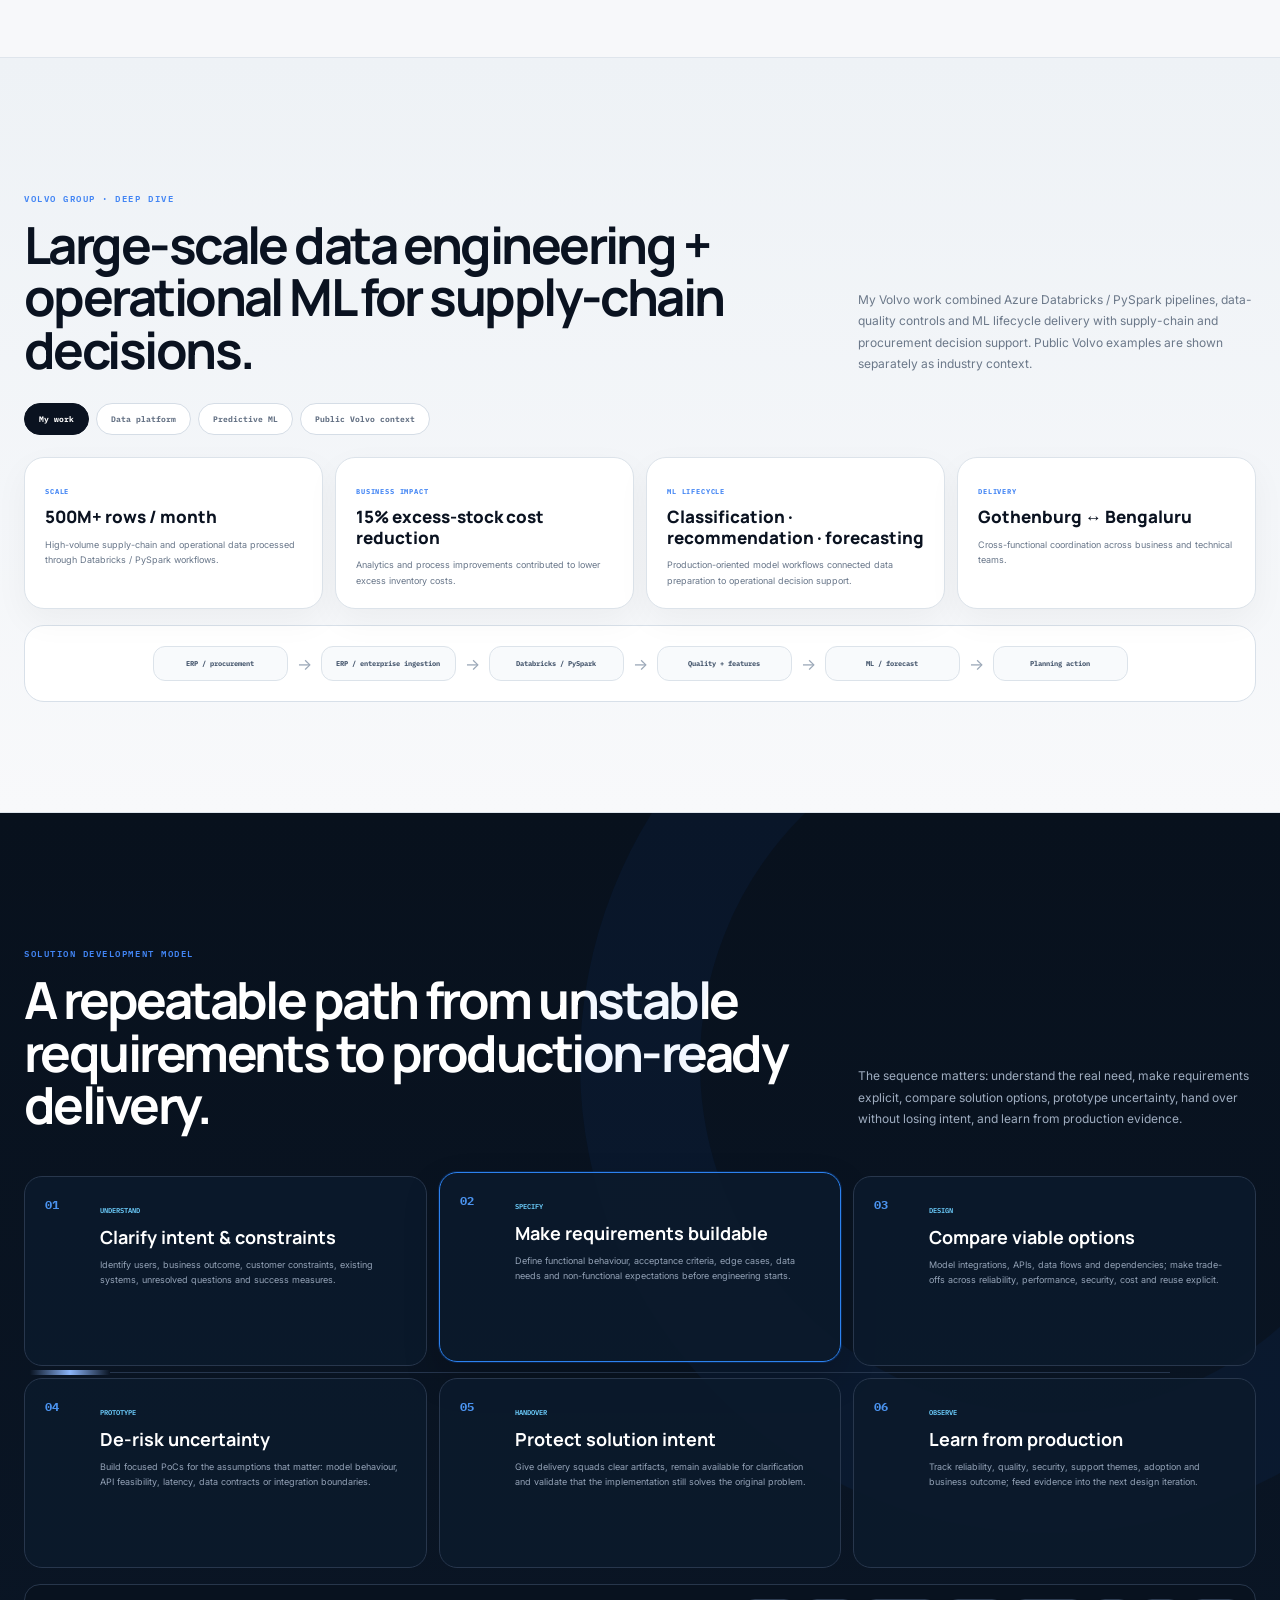
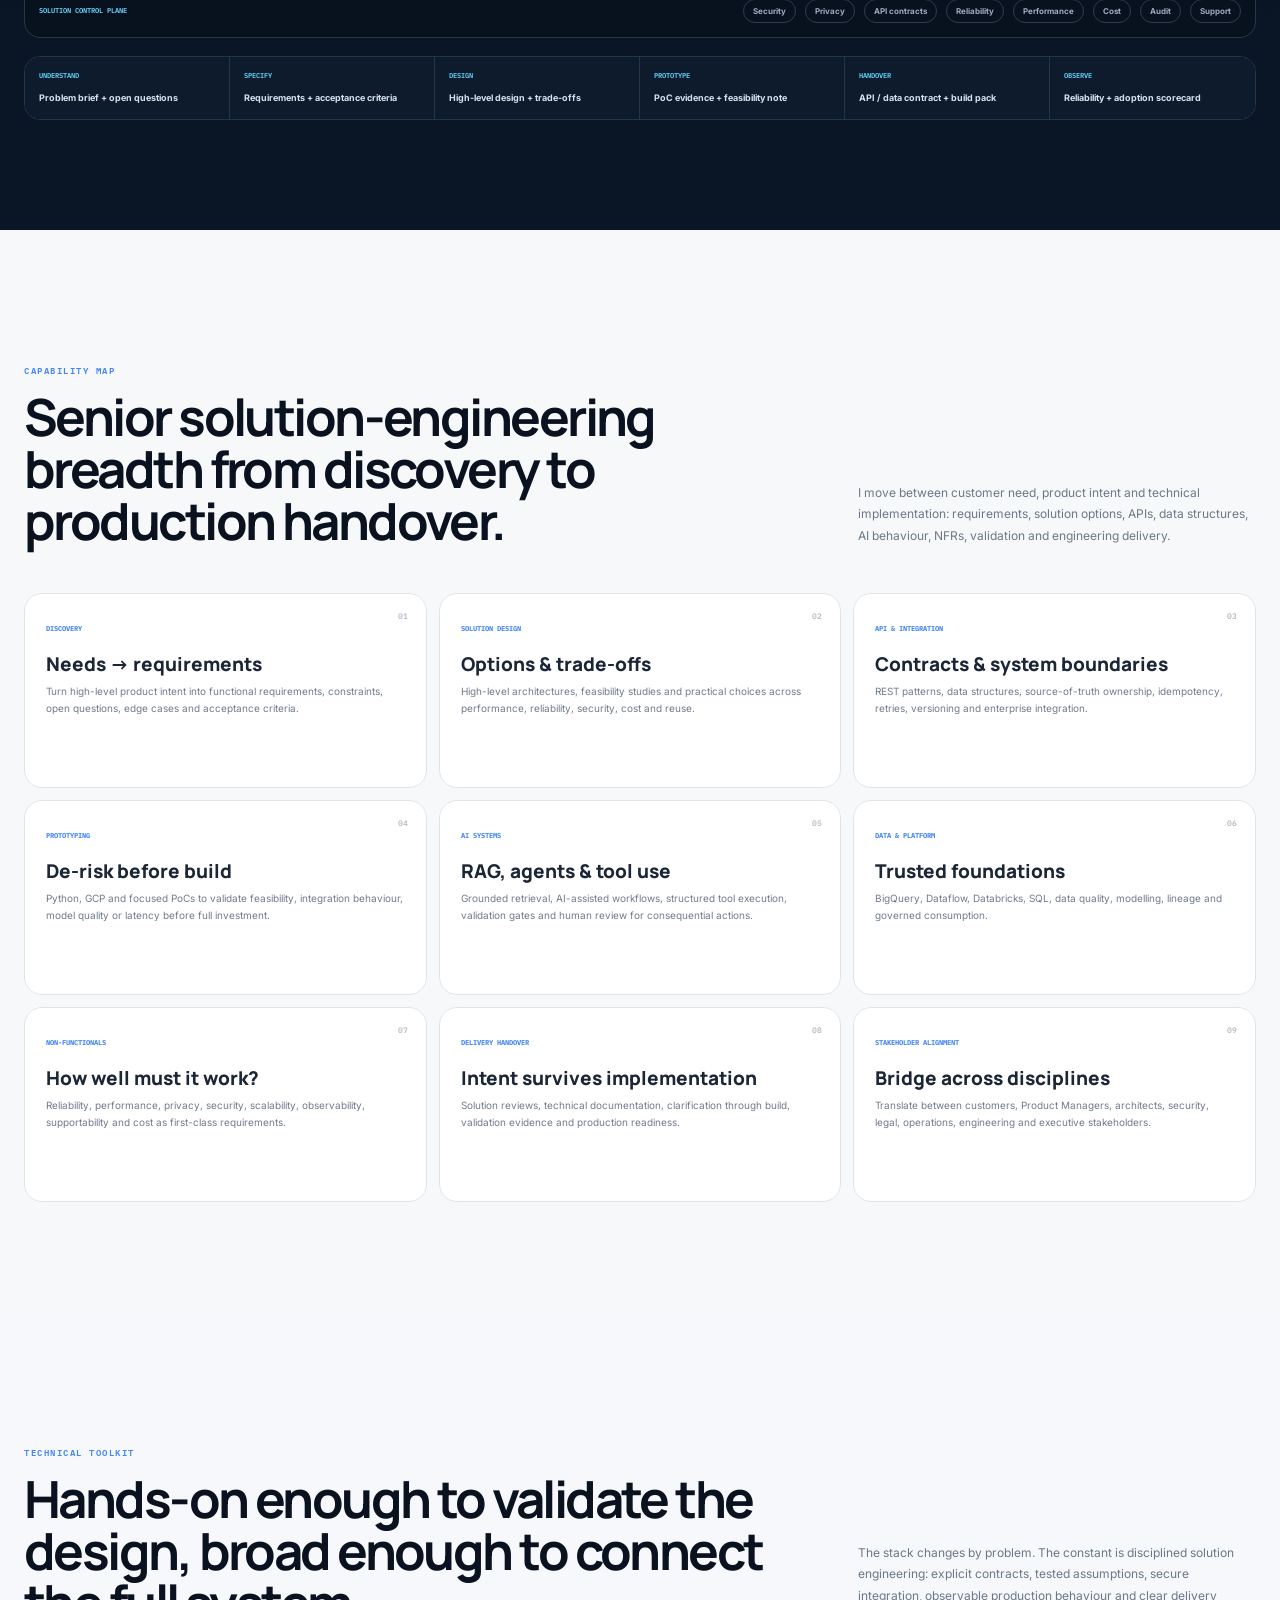
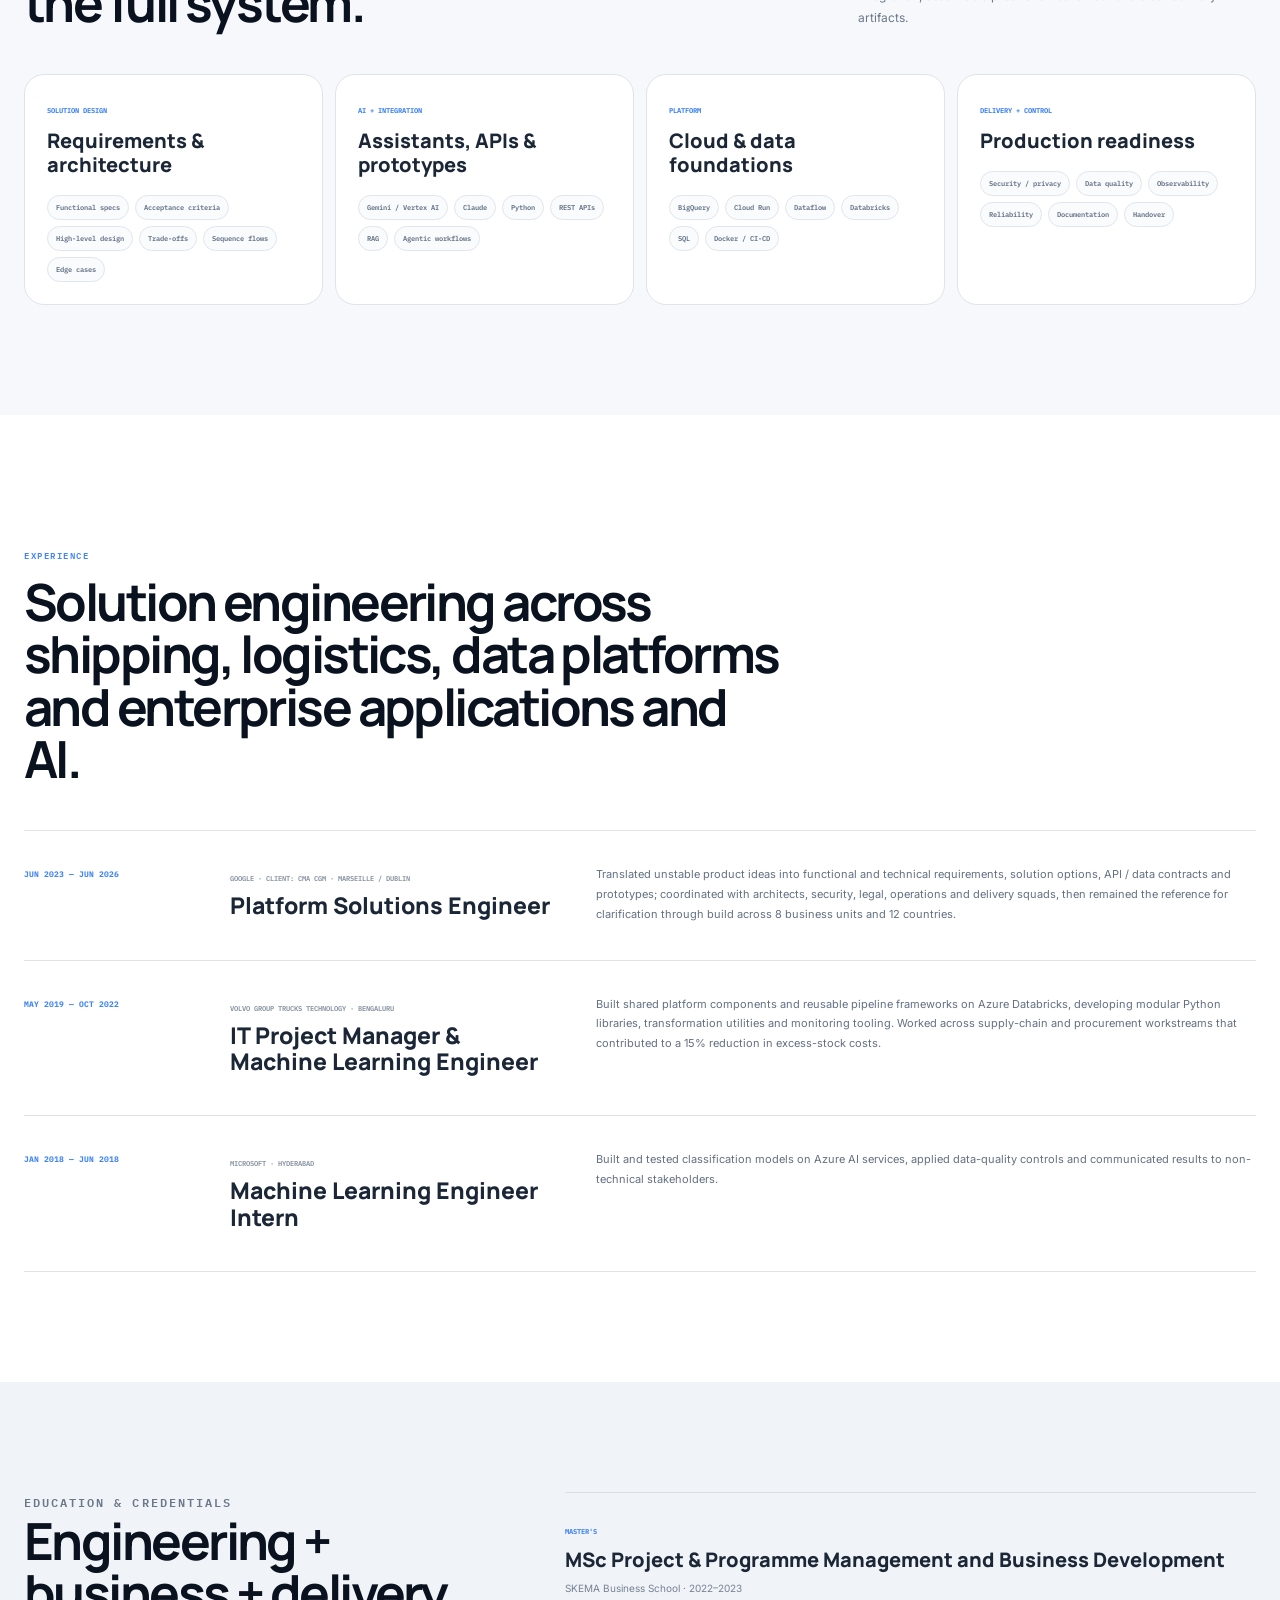
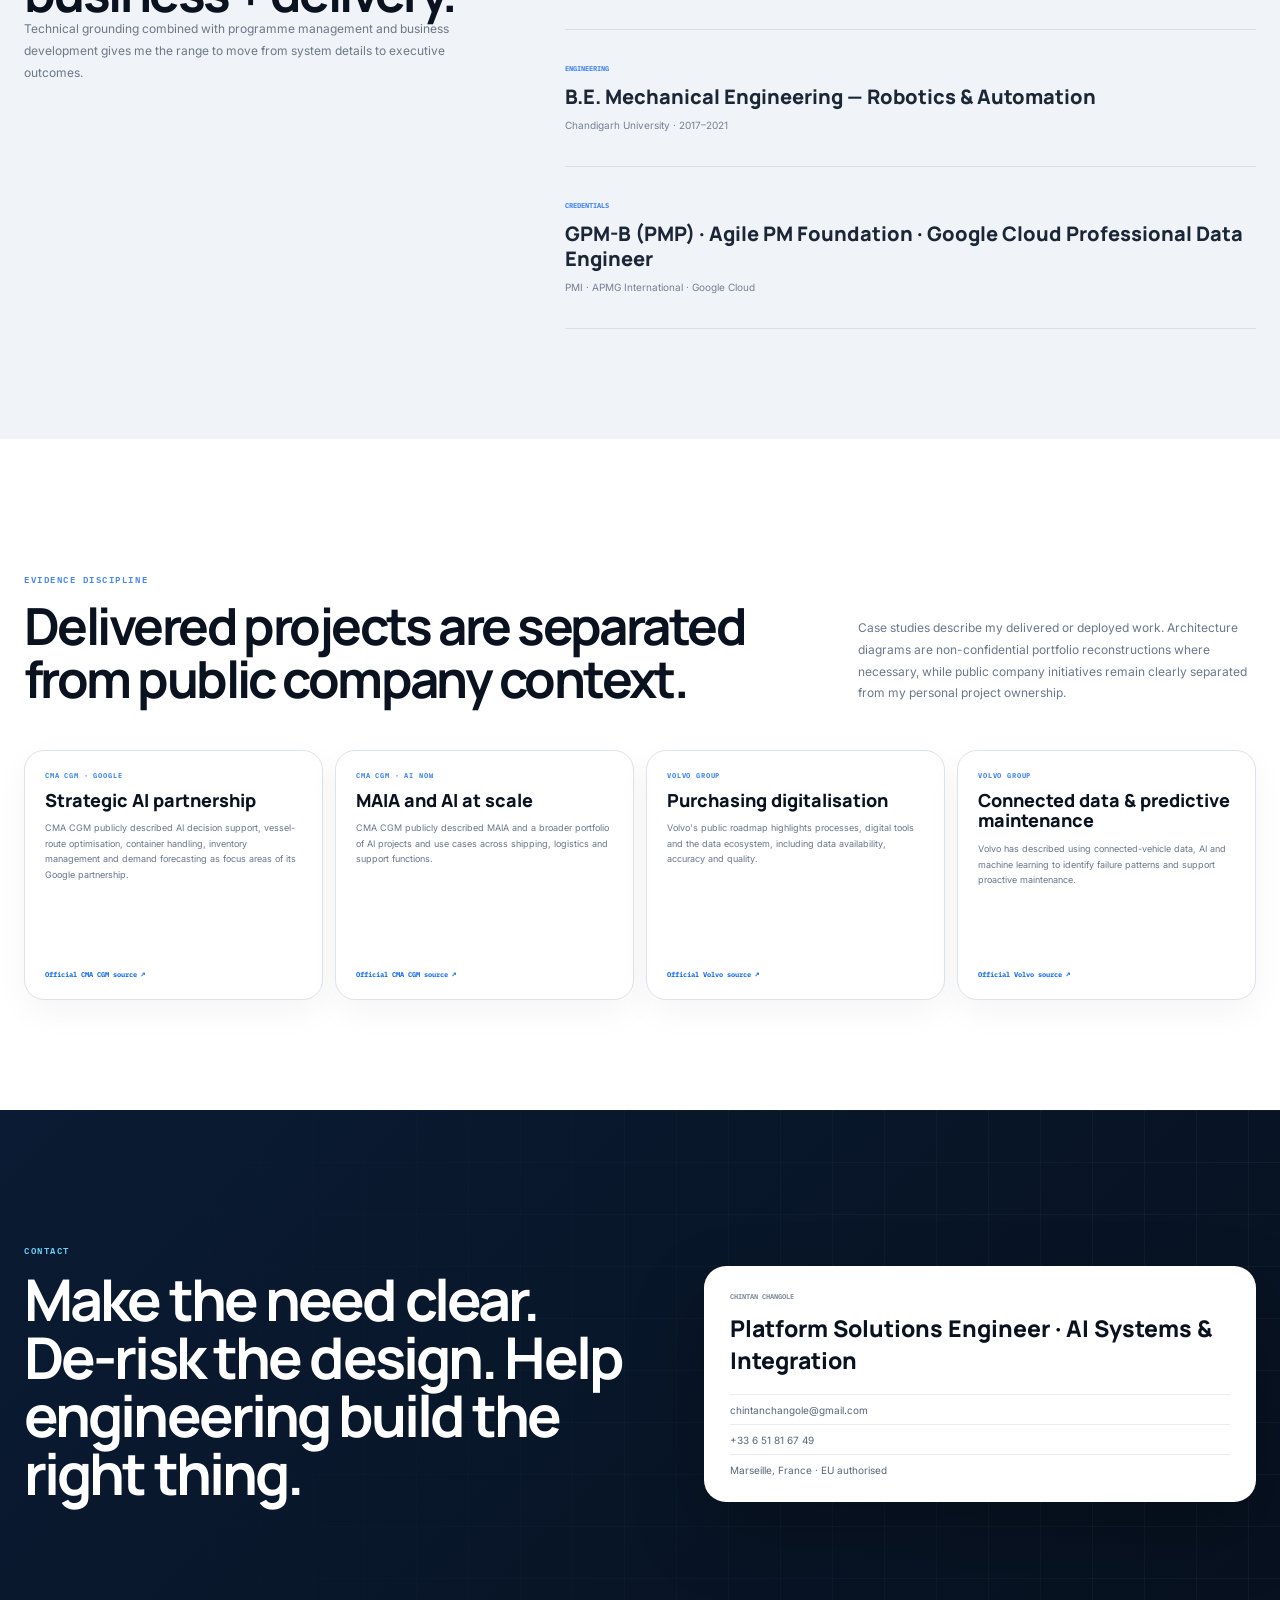
==== commit 4194f5c3: "Rebuild portfolio project catalogue around verified experience and independent builds" ====
--- a/index.html
+++ b/index.html
@@ -3,7 +3,7 @@
 <head>
 <meta charset="utf-8">
 <meta name="viewport" content="width=device-width,initial-scale=1">
-<meta name="description" content="Chintan Changole — Solution Engineering & AI Systems. Functional and technical requirements, solution design, APIs, prototyping, enterprise AI workflows and production handover.">
+<meta name="description" content="Chintan Changole — Digital project management, enterprise applications, data and AI transformation. From requirements and governance to delivery, UAT and operational support.">
 <meta name="theme-color" content="#07111f">
 <title>Chintan Changole | Solution Engineering · AI Platforms · APIs · Prototyping</title>
 <link rel="preconnect" href="https://fonts.googleapis.com">
@@ -106,7 +106,7 @@
 
 
 
-/* ===== Gemini Shipping Operations Assistant ===== */
+/* ===== Shipping Operations Assistant — Solution Design Case Study ===== */
 .productlab-lab{position:relative;overflow:hidden;background:linear-gradient(180deg,#07111f 0%,#0b1727 58%,#0d1a2c 100%);color:#fff}
 .productlab-grid-bg{position:absolute;inset:0;background-image:linear-gradient(rgba(255,255,255,.035) 1px,transparent 1px),linear-gradient(90deg,rgba(255,255,255,.035) 1px,transparent 1px);background-size:54px 54px;mask-image:linear-gradient(to bottom,#000,transparent 92%);pointer-events:none}
 .productlab-shell{position:relative}.productlab-intro{display:grid;grid-template-columns:1.2fr .8fr;gap:30px;align-items:end;margin-bottom:28px}.productlab-intro h2{font:800 clamp(40px,4.6vw,68px)/.98 Manrope;margin:0;letter-spacing:-.05em;color:#fff}.productlab-intro h2 span{background:linear-gradient(90deg,#8ab4f8,#67e8f9);-webkit-background-clip:text;color:transparent}.productlab-intro>div>p:last-child{font-size:12px;line-height:1.8;color:#9eadc0;max-width:820px;margin:18px 0 0}.productlab-disclaimer{border:1px solid #253a57;background:rgba(12,29,49,.85);border-radius:18px;padding:18px}.productlab-disclaimer small,.productlab-section-title small{font:700 7px IBM Plex Mono;color:#73d1ff;letter-spacing:.12em}.productlab-disclaimer b{display:block;font:800 14px Manrope;margin:7px 0}.productlab-disclaimer p{font-size:9px;line-height:1.65;color:#8fa0b7;margin:0}
@@ -303,7 +303,7 @@
   <div class="hero-beam beam-b" aria-hidden="true"></div>
   <div class="shell hero-layout">
     <div class="hero-copy reveal">
-      <div class="status-pill"><i></i> Platform Solutions Engineer · AI systems · solution design · enterprise integration</div>
+      <div class="status-pill"><i></i> Digital Project Manager · AI systems · solution design · enterprise integration</div>
       <p class="eyebrow">INTENT → REQUIREMENTS → DESIGN → PROTOTYPE → DELIVERY → FEEDBACK</p>
       <h1>I turn ambiguous product ideas into <span>production-ready AI & integration solutions.</span></h1>
       <p class="hero-lead">I work between product, business and engineering: clarifying needs, defining functional and technical requirements, designing solution options, modelling APIs and data contracts, prototyping risky assumptions, and staying with delivery teams until the solution works in production.</p>
@@ -678,7 +678,7 @@
     <div class="commerce-head reveal">
       <div>
         <p class="eyebrow light">FLAGSHIP CASE STUDY · GOOGLE CLOUD → CMA CGM HQ</p>
-        <h2>CMA CGM Solution Engineering & AI Platform View</h2>
+        <h2>CMA CGM · Digital Project Management & Transformation</h2>
         <p class="commerce-lead">A full-stack view of my <b>solution-engineering scope</b>: ambiguous business needs, functional and technical requirements, enterprise data and API integration, AI-assisted workflows, production controls and engineering handover across complex shipping and logistics environments.</p>
       </div>
       <div class="commerce-scope-card">
@@ -825,7 +825,7 @@
     </div>
 
     <div class="commerce-role-tech reveal">
-      <article><small>MY ROLE</small><h3>Platform Solutions Engineer · Data & AI</h3><div><span>Data pipeline design</span><span>SQL / Python analysis</span><span>Data modelling</span><span>Data quality</span><span>ML workflows</span><span>Executive insights</span><span>Stakeholder recommendations</span><span>Production monitoring</span></div></article>
+      <article><small>MY ROLE</small><h3>Digital Project Manager · Enterprise Applications & Transformation</h3><div><span>Data pipeline design</span><span>SQL / Python analysis</span><span>Data modelling</span><span>Data quality</span><span>ML workflows</span><span>Executive insights</span><span>Stakeholder recommendations</span><span>Production monitoring</span></div></article>
       <article><small>TECHNOLOGY LANDSCAPE</small><h3>Cloud data + analytics + ML</h3><div><span>GCP / BigQuery</span><span>Cloud Dataflow</span><span>Cloud Run</span><span>Python</span><span>SQL</span><span>PySpark</span><span>Azure Databricks</span><span>scikit-learn</span><span>Power BI / Qlik</span><span>DataHub</span></div></article>
       <article><small>DELIVERY EVIDENCE</small><h3>Scale, quality and value</h3><div><span>8 business units</span><span>12 countries</span><span>800+ users</span><span>35% fewer inconsistencies</span><span>€2.3M savings contribution</span><span>500M+ rows/month at Volvo</span><span>15% excess-stock reduction</span></div></article>
     </div>
@@ -1036,12 +1036,12 @@
 <section id="experience" class="section experience-section">
   <div class="shell">
     <div class="section-head reveal">
-      <div><p class="eyebrow">EXPERIENCE</p><h2>Solution engineering across shipping, logistics, data platforms and production AI.</h2></div>
+      <div><p class="eyebrow">EXPERIENCE</p><h2>Solution engineering across shipping, logistics, data platforms and enterprise applications and AI.</h2></div>
     </div>
     <div class="timeline">
       <article class="timeline-item reveal"><div class="time">JUN 2023 — JUN 2026</div><div class="role"><small>GOOGLE · CLIENT: CMA CGM · MARSEILLE / DUBLIN</small><h3>Platform Solutions Engineer</h3></div><div class="desc"><p>Translated unstable product ideas into functional and technical requirements, solution options, API / data contracts and prototypes; coordinated with architects, security, legal, operations and delivery squads, then remained the reference for clarification through build across 8 business units and 12 countries.</p></div></article>
-      <article class="timeline-item reveal"><div class="time">MAY 2019 — OCT 2022</div><div class="role"><small>VOLVO GROUP TRUCKS TECHNOLOGY · BENGALURU</small><h3>Machine Learning Engineer</h3></div><div class="desc"><p>Translated supply-chain and procurement needs into production ML / data solutions, modelled data and integration boundaries, built prototypes and worked with engineering teams on Azure Databricks workflows that contributed to a 15% reduction in excess-stock costs.</p></div></article>
-      <article class="timeline-item reveal"><div class="time">JAN 2018 — JUN 2018</div><div class="role"><small>MICROSOFT · HYDERABAD</small><h3>Machine Learning Engineer Intern</h3></div><div class="desc"><p>Built classification models on Azure AI services, applied data-quality controls and translated technical results for non-technical stakeholders through production sign-off.</p></div></article>
+      <article class="timeline-item reveal"><div class="time">MAY 2019 — OCT 2022</div><div class="role"><small>VOLVO GROUP TRUCKS TECHNOLOGY · BENGALURU</small><h3>IT Project Manager & Machine Learning Engineer</h3></div><div class="desc"><p>Built shared platform components and reusable pipeline frameworks on Azure Databricks, developing modular Python libraries, transformation utilities and monitoring tooling. Worked across supply-chain and procurement workstreams that contributed to a 15% reduction in excess-stock costs.</p></div></article>
+      <article class="timeline-item reveal"><div class="time">JAN 2018 — JUN 2018</div><div class="role"><small>MICROSOFT · HYDERABAD</small><h3>Machine Learning Engineer Intern</h3></div><div class="desc"><p>Built and tested classification models on Azure AI services, applied data-quality controls and communicated results to non-technical stakeholders.</p></div></article>
     </div>
   </div>
 </section>
@@ -1095,476 +1095,124 @@
 </div>
 
 <script>
-window.PROJECTS = [
-  {
-    id:"gemini-shipping-operations-assistant", provenance:"DEPLOYED PROJECT · CMA CGM", order:0.1, company:"Google | Client: CMA CGM · Marseille · Production deployment", category:"solution", categories:["cma","ml"], featured:true, spotlight:true, deepLink:"#shipping-assistant",
-    kicker:"AI-NATIVE SHIPPING OPERATIONS", title:"Gemini Shipping Operations Assistant",
-    subtitle:"Gemini · Vertex AI · Apigee · Cloud Run · Pub/Sub · Dataflow · BigQuery · quote / booking APIs · human confirmation",
-    metric:"4", metricLabel:"interactive operational workflows", scale:"Quote · booking · disruption recovery · document exception · Google Cloud solution architecture",
-    roleSummary:"Worked as the functional-technical solution engineer for a deployed AI-assisted shipping operations capability: translating shipping needs into requirements, high-level design, API contracts, Gemini/tool boundaries, validation, failure handling and production-ready handover on Google Cloud.",
-    impact:"The deployed capability converts natural-language operational requests into governed workflows that retrieve authoritative shipping state, present valid options and execute confirmed transactions through trusted enterprise services. AI reasoning is separated from commercial truth and transaction control.",
-    evidenceNote:"DEPLOYED AT CMA CGM: I worked on the requirements, workflow logic, solution design and delivery of this production capability. The portfolio walkthrough uses representative synthetic transactions and a non-confidential reconstruction of the architecture; confidential internal identifiers and exact interfaces are intentionally omitted.",
-    tags:["Gemini","Vertex AI","Apigee","Cloud Run","Solution Design","REST APIs","NFRs","Prototyping"],
-    cardFlow:["Intent","Specify","Design","Prototype","Execute","Observe"],
-    problem:"AI assistants can understand user intent, but transactional shipping workflows still depend on authoritative availability, pricing, booking state, security, business rules and reliable system execution.",
-    before:["Product intent is ambiguous.","AI and deterministic responsibilities are mixed.","Transactional rules can be hidden in channel logic.","Failure behaviour is often designed too late."],
-    after:["Ambiguity is surfaced as requirements and open questions.","Gemini handles reasoning while trusted services own facts and transactions.","Shared Google Cloud capabilities support reuse across use cases.","Failure, confirmation and observability are part of the design from the start."],
-    beforeArchitecture:["User request","LLM","Ad-hoc API calls","Implicit rules","Transaction risk"],
-    afterArchitecture:["Gemini","Apigee","Cloud Run orchestrator","Vertex AI reasoning","Trusted domain APIs","System of record","Pub/Sub + observability"],
-    architectureChange:["Separate conversational reasoning from authoritative transactional state.","Use explicit API contracts and policy enforcement at the edge.","Keep human confirmation around consequential state changes.","Use eventing, monitoring and analytics as first-class platform capabilities."],
-    contribution:["Designed and delivered shipping workflows covering instant quote, booking amendment, disruption recovery and document exception triage.","Defined the Google Cloud solution architecture and trusted enterprise API boundaries for the deployed capability.","Defined functional requirements, acceptance criteria, edge cases and non-functional requirements.","Built and validated the solution through prototype and production-readiness stages, including failure paths and step-by-step execution controls.","Separated Gemini reasoning from authoritative commercial and transactional state."],
-    runtime:[["Intent","Shipping request","Gemini interprets the user's goal and constraints.","human"],["Specify","Requirements / rules","Surface missing information, policy and transaction boundaries.","process"],["Design","Google Cloud + domain APIs","Select shared capabilities and explicit contracts.","system"],["Validate","PoC / feasibility","Test uncertain AI and integration assumptions.","quality"],["Execute","Trusted booking API","Apply only authorised, confirmed state changes.","system"],["Observe","Logs / events / BigQuery","Measure reliability, adoption and business outcome.","outcome"]],
-    architecture:[["ASSISTANT","Gemini","Conversation + intent"],["EDGE","Apigee","API policy + security"],["ORCHESTRATION","Cloud Run","Workflow + tool selection"],["AI","Vertex AI / Gemini","Reasoning + extraction"],["DOMAIN","Quote / Booking APIs","Authoritative business capabilities"],["STATE","System of Record","Transactional truth"],["EVENTS","Pub/Sub","Asynchronous events"],["FEEDBACK","BigQuery + Monitoring","Quality + operations"]],
-    controls:["AuthN / AuthZ","Idempotency","Schema validation","Human confirmation","Retry policy","Circuit breaker","Audit trail","PII minimisation","Correlation ID","P95 / P99 monitoring"],
-    toolGroups:[["AI",["Gemini","Vertex AI"]],["Integration",["Apigee","REST APIs","Cloud Run"]],["Event / data",["Pub/Sub","Dataflow","BigQuery","Firestore","Cloud Storage"]],["Operations",["IAM","Secret Manager","Cloud Logging","Cloud Monitoring"]]],
-    artifacts:["Product intent map","Open-question log","Functional specification","Acceptance criteria","High-level architecture","API contract","Failure matrix","PoC evidence","NFR checklist","Handover pack"],
-    decisions:["Use Gemini for reasoning, not as the source of truth for live commercial state.","Require trusted domain APIs for quote, availability and booking execution.","Prefer confirmed execution as the MVP boundary for consequential changes.","Treat observability and failure recovery as architecture, not post-production clean-up."]
-  },
-  {
-    id:"cma-booking-solution", provenance:"DELIVERED PROJECT", order:0.45, company:"Google | Client: CMA CGM · Lines & Pricing Transformation", category:"cma", categories:["solution"], featured:true, spotlight:true,
-    kicker:"SOLUTION DESIGN · COMMERCIAL BOOKING", title:"SpotOn & Booking Solution Design — Shipping & Logistics",
-    subtitle:"requirements · booking flow · pricing context · API / data contracts · edge cases · acceptance criteria · delivery handover",
-    metric:"E2E", metricLabel:"quote-to-book solution flow", scale:"Shipping & logistics · commercial pricing / booking · enterprise integration",
-    roleSummary:"Worked on solution design for SpotOn and Booking within the Lines & Pricing transformation: translating high-level commercial and product needs into functional flows, technical requirements, integration boundaries, edge cases and acceptance criteria, then supporting clarification through delivery.",
-    impact:"The value was reducing ambiguity before engineering build: making business rules, dependencies, exception paths, authoritative data sources and system boundaries explicit so product intent could survive implementation.",
-    evidenceNote:"DELIVERED SCOPE: requirements, solution design, booking / pricing workflow definition and engineering clarification. The diagram is a non-confidential reconstruction of the solution pattern; confidential internal topology and exact interfaces are intentionally omitted.",
-    tags:["Solution Design","Booking","REST APIs","Acceptance Criteria","Integration","Edge Cases","Handover","NFRs"],
-    cardFlow:["Intent","Qualify","Price","Validate","Book","Confirm"],
-    problem:"Commercial booking journeys begin as user outcomes, not implementation-ready specifications. The solution challenge was to turn product intent into unambiguous behaviour across route / service selection, live commercial context, pricing rules, validation, booking state and downstream integration while surfacing exceptions early.",
-    before:[
-      "High-level product requests could leave business rules, data ownership and exception behaviour implicit.",
-      "Commercial, operational and technical teams could interpret the same requirement differently.",
-      "Late discovery of integration dependencies increased rework during build.",
-      "Happy-path acceptance criteria were not enough for booking workflows where retries, incomplete data and state changes matter."
-    ],
-    after:[
-      "User and business intent is decomposed into explicit functional behaviour and acceptance criteria.",
-      "Live-data dependencies, pricing / rule ownership and integration boundaries are made visible before build.",
-      "Edge cases and failure paths are documented alongside the happy path.",
-      "API / data contracts and handover artifacts give delivery squads a stable reference through implementation.",
-      "Non-functional expectations such as reliability, security and traceability are treated as solution requirements."
-    ],
-    beforeArchitecture:["Product idea","Local interpretation","Implicit rules","Late dependency discovery","Build-time clarification","Rework"],
-    afterArchitecture:["User intent","Requirement model","Availability / pricing context","Validation rules","Booking service / API","System of record","Events + observability"],
-    architectureChange:[
-      "Move from feature-level intent to explicit functional and technical requirements before development starts.",
-      "Identify authoritative data and rule ownership so the solution does not duplicate business truth across channels.",
-      "Define transactional boundaries, validation and retry behaviour around booking state changes.",
-      "Model edge cases and integration dependencies before they become delivery blockers.",
-      "Keep the solution reference alive during build rather than treating handover as a one-time document transfer."
-    ],
-    contribution:[
-      "Worked with product / business stakeholders to clarify the commercial outcome, constraints and user journey.",
-      "Translated high-level needs into functional requirements, acceptance criteria, open questions and edge-case scenarios.",
-      "Modelled high-level solution flows across pricing context, validation, booking state and downstream integrations.",
-      "Defined / reviewed API and data-contract expectations where integration boundaries were structuring for the solution.",
-      "Used solution reviews and feasibility discussions to surface trade-offs, dependencies and non-functional concerns early.",
-      "Supported delivery teams with functional clarification so implementation remained aligned with the original product intent."
-    ],
-    runtime:[
-      ["Intent","Customer / commercial request","Capture the required origin / destination, dates, equipment or service context and the actual user outcome.","human"],
-      ["Qualify","Completeness + eligibility","Validate required context and surface missing information or unsupported combinations before pricing.","quality"],
-      ["Retrieve","Live commercial context","Read authoritative schedule, capacity, customer and commercial context instead of reproducing transactional truth locally.","system"],
-      ["Price","Rules + recommendation","Apply the relevant pricing / commercial logic and return an explainable option set.","process"],
-      ["Validate","Business + transaction guardrails","Check state, eligibility, required confirmations and exception rules before any booking write.","control"],
-      ["Book","Controlled state change","Commit the selected option through the authoritative booking boundary with traceable request context.","system"],
-      ["Confirm","Reference + downstream state","Return the booking outcome and propagate the new state to dependent workflows or users.","outcome"],
-      ["Observe","Errors + latency + support","Track failed validations, integration errors, response times and recurring clarification themes.","data"]
-    ],
-    architecture:[
-      ["CHANNEL","Digital / commercial interface","User intent and journey context"],
-      ["ORCHESTRATION","Workflow / service layer","Coordinates steps without duplicating domain truth"],
-      ["AVAILABILITY","Schedule · capacity · context","Authoritative operational inputs"],
-      ["PRICING","Rate context · rules","Commercial decision logic"],
-      ["VALIDATION","Eligibility · completeness · state","Pre-transaction guardrails"],
-      ["BOOKING API","Create / update transaction","Controlled state-changing boundary"],
-      ["SYSTEM OF RECORD","Booking / operational systems","Authoritative committed state"],
-      ["EVENTS","Downstream integration","Status propagation and dependent actions"],
-      ["OBSERVABILITY","Logs · latency · failures","Production support and learning"]
-    ],
-    controls:["Authentication / authorization","Schema validation","Authoritative-source ownership","Idempotent write pattern","Timeout / bounded retry","Business-rule validation","Transaction status","Audit / correlation ID","Privacy","Reliability / latency NFRs"],
-    toolGroups:[
-      ["Solution engineering",["Functional requirements","Acceptance criteria","Edge-case matrix","High-level design","Feasibility / trade-offs"]],
-      ["Integration",["REST API patterns","Data contracts","Sequence flows","System-of-record boundaries","Error handling"]],
-      ["Platform",["GCP context","Python for prototypes","SQL / data validation","Enterprise services"]],
-      ["Delivery",["Solution reviews","Technical documentation","Handover pack","Build clarification","Validation support"]]
-    ],
-    artifacts:["Problem / outcome brief","User journey","Functional specification","Acceptance criteria","Edge-case / exception matrix","High-level architecture","API / data contract","Sequence diagram","Trade-off note","Delivery handover pack"],
-    decisions:[
-      "Keep live availability, pricing and booking state in authoritative domain systems rather than allowing channels to invent or cache business truth without control.",
-      "Treat state-changing booking calls differently from reads: validation, idempotency and explicit transaction status matter.",
-      "Make exception behaviour part of the requirement, not an implementation detail discovered after the happy path.",
-      "Use prototypes / feasibility checks for uncertain integration assumptions before committing a delivery squad.",
-      "A solution handover is complete only when engineers can build without guessing and the solution owner remains available for clarification."
-    ]
-  },
-  {
-    id:"cma-enterprise-data-platform", order:1.3, company:"Google Cloud | Deployed at CMA CGM HQ, Marseille", category:"cma", featured:true, spotlight:true,
-    kicker:"ENTERPRISE DATA FOUNDATION", title:"CMA CGM Enterprise Data & Decision Platform",
-    subtitle:"BigQuery · Cloud Dataflow · SQL · governed transformations · data quality · executive analytics",
-    metric:"8", metricLabel:"business units connected", scale:"12 countries · enterprise operational + commercial data",
-    roleSummary:"As a Platform Solutions Engineer working with CMA CGM, I worked across the data lifecycle: ingestion, transformation, data quality, analytics, ML-ready datasets, executive insight and production monitoring.",
-    impact:"The platform turned fragmented operational and commercial data into governed analytical products used for decision support. Data-quality controls contributed to a 35% reduction in inconsistencies, while analytics and automation initiatives contributed to €2.3M in annual efficiency savings.",
-    tags:["Google Cloud","BigQuery","Cloud Dataflow","SQL","Data Quality","DataHub","Executive Analytics","ETL / ELT"],
-    cardFlow:["Sources","Ingest","Transform","Govern","Decide"],
-    problem:"Enterprise decisions depended on data arriving from multiple operational, commercial and third-party sources with different structures, ownership and quality. The challenge was not simply moving data into a warehouse; it was creating a trusted analytical layer that leaders and downstream ML use cases could rely on.",
-    before:[
-      "Operational and commercial data arrived from multiple systems with inconsistent structures and definitions.",
-      "Manual reconciliation and fragmented reporting slowed analysis and weakened confidence in numbers.",
-      "Data quality issues were often discovered downstream, after dashboards or models had already consumed the data.",
-      "Analytics teams needed reusable, business-ready datasets rather than repeatedly rebuilding logic for each request."
-    ],
-    after:[
-      "Cloud Dataflow and controlled ingestion patterns move data into governed analytical layers.",
-      "BigQuery and SQL transformations standardise business logic into reusable curated datasets.",
-      "Data-quality checks, ownership and DataHub documentation make quality and lineage explicit.",
-      "Dashboards, ML features and decision services consume the same trusted analytical foundation.",
-      "Freshness, failure and business KPIs are monitored so the platform can be operated, not just built."
-    ],
-    beforeArchitecture:["ERP / ops sources","Manual extracts","Local spreadsheets","Repeated SQL logic","Inconsistent KPI views","Late quality fixes"],
-    afterArchitecture:["Batch / API sources","Dataflow ingestion","BigQuery layers","DQ + DataHub","Analytics / ML marts","Dashboards + decisions"],
-    architectureChange:[
-      "Separate raw ingestion from business-ready transformation so source volatility does not leak directly into decision products.",
-      "Create reusable analytical models and KPI logic instead of rebuilding definitions inside every dashboard.",
-      "Move data quality upstream with completeness, validity and reconciliation checks before consumption.",
-      "Make ownership, lineage and operational monitoring part of the platform architecture.",
-      "Design the same governed data foundation to support both BI and ML use cases."
-    ],
-    contribution:[
-      "Designed and implemented production data pipelines using Cloud Dataflow and BigQuery across operational and commercial domains.",
-      "Developed layered transformation patterns from raw and staged data to business-ready analytical models.",
-      "Implemented data-quality controls and governance practices that contributed to a 35% reduction in data inconsistencies.",
-      "Built decision-ready datasets and dashboards used across business units and countries.",
-      "Supported ML and AI-ready downstream use cases by structuring reliable feature and document data.",
-      "Connected technical delivery to executive reporting and benefit realisation, contributing to €2.3M in annual efficiency savings."
-    ],
-    runtime:[
-      ["Source","Operational + commercial data","Transactional, operational and third-party data enters through defined source contracts.","data"],
-      ["Ingest","Dataflow / API / batch","Extract and load data through repeatable ingestion paths with timestamps and run metadata.","system"],
-      ["Validate","Quality gate","Check schema, completeness, validity and critical reconciliation rules before promotion.","quality"],
-      ["Transform","BigQuery + SQL","Standardise keys, dimensions, business rules and metrics into reusable curated layers.","process"],
-      ["Govern","DataHub + ownership","Document dataset meaning, lineage, owners and access expectations.","control"],
-      ["Consume","BI + ML features","Expose trusted data to dashboards, analysis, forecasting and machine-learning workflows.","data"],
-      ["Decide","Executive / operational action","Translate analytical outputs into business decisions, prioritisation and interventions.","human"],
-      ["Monitor","Freshness + quality + value","Track pipeline health, data quality and whether the analytical product is creating business value.","outcome"]
-    ],
-    architecture:[
-      ["SOURCES","ERP · operations · commercial · APIs","Structured and external enterprise signals"],
-      ["INGESTION","Cloud Dataflow · batch · REST","Controlled extraction and movement"],
-      ["LANDING","Cloud Storage / BigQuery raw","Immutable or staged source representation"],
-      ["TRANSFORM","BigQuery · SQL · layered SQL models","Standardisation and business logic"],
-      ["QUALITY","Validation · reconciliation","Completeness · validity · consistency"],
-      ["GOVERNANCE","DataHub · RBAC · lineage","Ownership · access · auditability"],
-      ["ANALYTICS","Curated marts · KPI layer","Reusable decision-ready models"],
-      ["CONSUMPTION","Power BI / Qlik / ML services","Dashboards · analysis · model features"],
-      ["OBSERVABILITY","Freshness · errors · SLA","Production monitoring and feedback"]
-    ],
-    controls:["Schema validation","Completeness checks","Reconciliation","Freshness SLA","Dataset ownership","RBAC","Lineage documentation","Audit trail","Pipeline monitoring","KPI definition governance"],
-    toolGroups:[
-      ["Data engineering",["BigQuery","Cloud Dataflow","SQL","Python","Cloud Storage","REST APIs"]],
-      ["Transformation",["Layered data models","layered SQL modelling","Business rules","Dimensional modelling","KPI layers"]],
-      ["Governance",["Data quality","DataHub","RBAC","Lineage","Audit evidence"]],
-      ["Consumption",["Power BI","Qlik Sense","Executive reporting","ML-ready datasets"]]
-    ],
-    artifacts:["Source-to-target mapping","Pipeline design","Transformation model","Data-quality rulebook","KPI dictionary","DataHub documentation","Executive dashboard","Pipeline health dashboard","Runbook"],
-    decisions:[
-      "Treat data quality as an architectural layer, not a downstream clean-up activity.",
-      "Separate raw, staged and business-ready data so changes remain traceable.",
-      "Reuse governed KPI logic across dashboards and analysis instead of embedding definitions in presentation layers.",
-      "Design for operational ownership from day one: monitoring, lineage, access and runbooks are part of delivery."
-    ]
-  },
-  {
-    id:"cma-risk-propensity", order:2, company:"Google Cloud | CMA CGM Financial Services context", category:"ml", featured:true,
-    kicker:"RISK + OPPORTUNITY ANALYTICS", title:"Transactional Analytics, Propensity & Risk Signals",
-    subtitle:"Python · SQL · statistical analysis · anomaly detection · propensity modelling · forecasting",
-    metric:"C-SUITE", metricLabel:"decision-support cadence", scale:"Commercial · treasury · compliance · operational analytics",
-    roleSummary:"Built analytical and ML workflows that transformed complex transactional data into risk, opportunity and planning signals, then translated those outputs into recommendations for business stakeholders.",
-    impact:"The value was not the model score itself; it was the ability to identify patterns, prioritise investigation or opportunity, explain the drivers and connect the result to a business action with measurable follow-through.",
-    tags:["Propensity Modelling","Risk Analytics","Anomaly Detection","Forecasting","Python","SQL","Model Evaluation","Decision Intelligence"],
-    cardFlow:["Question","Features","Model","Explain","Action"],
-    problem:"Large transactional datasets contain weak signals that are difficult to identify through static reporting alone. Business teams needed a structured way to detect risk, prioritise opportunity and understand what action should follow from the analysis.",
-    before:[
-      "Analysts relied heavily on retrospective KPI views and manual investigation.",
-      "Potential risk or opportunity was difficult to prioritise across large volumes of transactions.",
-      "Model outputs could become black boxes if business drivers and thresholds were not explained.",
-      "A score without an action path created analytical output but not operational value."
-    ],
-    after:[
-      "Define the decision first: what risk, opportunity or behaviour needs to be predicted or detected?",
-      "Build features from governed transactional, behavioural and external signals.",
-      "Score or detect patterns using statistical / ML methods appropriate to the use case.",
-      "Pair model output with thresholds, drivers and human-review paths.",
-      "Monitor both model effectiveness and downstream business outcome."
-    ],
-    beforeArchitecture:["Transactions","Manual slicing","Static KPI","Analyst judgement","Ad-hoc action"],
-    afterArchitecture:["Feature layer","Model / rules","Score + drivers","Review / threshold","Business action","Outcome feedback"],
-    architectureChange:[
-      "Move from descriptive-only reporting to decision-oriented analytical products.",
-      "Create a reusable feature layer so model logic is consistent and testable.",
-      "Separate model score from decision policy; thresholds and human review remain explicit controls.",
-      "Add post-decision feedback so model evaluation includes business outcomes, not only technical metrics."
-    ],
-    contribution:[
-      "Conducted in-depth analysis of complex transactional and financial datasets using Python and SQL.",
-      "Developed modelling approaches for propensity, anomaly detection, forecasting and risk mitigation use cases.",
-      "Evaluated model effectiveness using production performance signals and recommended improvements.",
-      "Translated model findings into executive narratives and strategy recommendations for finance, operations and compliance stakeholders.",
-      "Integrated internal and external signals to enrich model features and analytical context."
-    ],
-    runtime:[
-      ["Frame","Decision question","Start from the business decision: detect risk, identify opportunity or forecast an outcome.","human"],
-      ["Build","Feature set","Create governed behavioural, transactional and contextual features.","data"],
-      ["Train","Model / statistical logic","Fit and validate the method against historical outcomes and appropriate baselines.","ai"],
-      ["Score","Risk / propensity signal","Generate a calibrated score, ranking or anomaly signal.","system"],
-      ["Explain","Drivers + thresholds","Expose why the signal matters and what confidence or threshold applies.","control"],
-      ["Review","Human decision point","Route material or ambiguous cases to the right stakeholder for confirmation.","human"],
-      ["Act","Business intervention","Prioritise an investigation, opportunity, campaign, mitigation or planning action.","outcome"],
-      ["Learn","Outcome feedback","Measure precision, false positives, lift, forecast error and business value over time.","data"]
-    ],
-    architecture:[
-      ["INPUT","Transactional + demographic + external","Governed analytical signals"],
-      ["FEATURES","SQL / Python feature layer","Aggregations · trends · behavioural variables"],
-      ["MODEL","Propensity · anomaly · forecast","Use-case appropriate statistical / ML logic"],
-      ["VALIDATION","Back-test + holdout + business rules","Technical and domain validation"],
-      ["SCORING","Score / rank / alert","Decision signal"],
-      ["EXPLANATION","Drivers + reason codes","Interpretability for users"],
-      ["DECISION","Threshold + human review","Controlled intervention"],
-      ["MONITORING","Drift + outcome metrics","Continuous evaluation"]
-    ],
-    controls:["Train / validation split","Baseline comparison","Threshold governance","False-positive review","Model drift","Feature quality","Human review","Outcome tracking","Versioning"],
-    toolGroups:[
-      ["Analytics",["Python","SQL","Pandas","Statistical analysis","Data mining"]],
-      ["ML",["scikit-learn","Propensity modelling","Anomaly detection","Forecasting","NLP"]],
-      ["Evaluation",["Precision / recall","Lift","Forecast error","Back-testing","Production monitoring"]],
-      ["Decision",["Executive reporting","Business thresholds","Human review","Recommendations"]]
-    ],
-    artifacts:["Business question / hypothesis","Feature dictionary","Model notebook / pipeline","Validation report","Threshold proposal","Executive insight pack","Monitoring dashboard","Outcome review"],
-    decisions:[
-      "Define the action before choosing the algorithm.",
-      "Use the simplest model that produces a reliable and explainable decision signal.",
-      "Keep thresholds and business policy outside the model so they can be governed independently.",
-      "Evaluate success on business lift and decision quality as well as model metrics."
-    ]
-  },
-  {
-    id:"cma-external-data", order:3, company:"Google Cloud | Deployed at CMA CGM HQ", category:"data", categories:["solution"], featured:true,
-    kicker:"EXTERNAL DATA INTEGRATION", title:"Market Signals & Third-Party Data Enrichment",
-    subtitle:"REST APIs · external feeds · entity resolution · validation · enrichment · governed consumption",
-    metric:"MULTI", metricLabel:"source types integrated", scale:"Internal + external analytical context",
-    roleSummary:"Integrated external financial, market and vendor data with internal operational datasets so analysis and models could use a richer view of context without compromising quality or traceability.",
-    impact:"External data becomes useful only when it can be mapped to internal entities, validated, refreshed predictably and traced to its source. The project pattern created a governed enrichment layer rather than uncontrolled spreadsheet joins.",
-    tags:["External Data","REST APIs","Entity Resolution","Data Quality","Market Signals","Third-Party Vendors","Lineage"],
-    cardFlow:["Acquire","Validate","Match","Enrich","Use"],
-    problem:"Public, vendor and market data can improve analytical context, but source schemas, identifiers, refresh schedules and quality expectations rarely align with internal enterprise data.",
-    before:["External signals were consumed ad hoc.","Identifiers did not always align with internal customer, account or business entities.","Refresh and provenance were difficult to audit.","Analysts could unknowingly combine stale or low-quality data with trusted internal metrics."],
-    after:["Source contracts define field meaning, cadence and failure behaviour.","Validation profiles each incoming feed before promotion.","Entity-resolution logic links external records to governed internal entities.","Enriched datasets preserve source, timestamp and lineage.","Models and dashboards consume approved enrichment layers rather than raw external feeds."],
-    beforeArchitecture:["Vendor file / API","Ad-hoc join","Analyst spreadsheet","Unclear match","No provenance"],
-    afterArchitecture:["Source contract","API ingestion","Validation","Entity match","Enrichment layer","Governed consumer"],
-    architectureChange:["Create source-specific ingestion adapters while standardising the downstream contract.","Treat entity matching as an explicit data product with confidence and exception handling.","Persist source and acquisition metadata for auditability.","Protect downstream consumers from schema changes through a curated enrichment layer."],
-    contribution:["Connected external financial data, market signals and third-party API feeds to internal analytical data.","Defined validation and transformation steps before external data reached decision products.","Mapped external records to internal business entities and analytical dimensions.","Used enriched data to improve analytics, model features and executive context."],
-    runtime:[
-      ["Acquire","API / vendor feed","Collect data under a defined refresh and source contract.","system"],
-      ["Profile","Schema + quality","Check completeness, types, value ranges and freshness.","quality"],
-      ["Standardise","Canonical fields","Normalise dates, currencies, identifiers and categorical values.","process"],
-      ["Resolve","Entity matching","Link the external record to an internal account, customer, market or product entity.","process"],
-      ["Review","Low-confidence matches","Route ambiguous matches to a controlled exception path.","human"],
-      ["Enrich","Curated dataset","Join approved external context to internal analytical models.","data"],
-      ["Consume","Analytics / model","Use the enriched data for analysis, scoring or forecasting.","outcome"],
-      ["Monitor","Freshness + vendor health","Detect source failures, stale feeds and match-quality degradation.","control"]
-    ],
-    architecture:[["EXTERNAL","Public / vendor / market sources","API · file · database"],["INGEST","REST / batch connector","Authentication · retries · metadata"],["VALIDATE","Schema + quality profile","Freshness · completeness · range"],["RESOLVE","Entity matching","Rules · fuzzy match · confidence"],["CURATE","Enrichment layer","Canonical dimensions + provenance"],["CONSUME","BI / ML / executive analysis","Approved downstream use"],["MONITOR","Source health + match quality","Operational control"]],
-    controls:["Source contract","Authentication","Schema checks","Freshness","Currency / date standardisation","Entity-match confidence","Exception queue","Provenance","Vendor SLA"],
-    toolGroups:[["Integration",["REST APIs","Batch files","Python","SQL"]],["Quality",["Schema validation","Profiling","Freshness checks","Reconciliation"]],["Resolution",["Entity keys","Matching rules","Confidence scoring","Exception handling"]],["Governance",["Lineage","Source metadata","Access controls","Vendor monitoring"]]],
-    artifacts:["Source inventory","API mapping","Canonical schema","Entity-resolution rules","Match-quality report","Enrichment dataset","Lineage record","Vendor health dashboard"],
-    decisions:["Never mix external and internal data without preserving provenance.","Use deterministic identifiers first; use fuzzy logic only when necessary and reviewable.","Quarantine source anomalies before they contaminate trusted analytical products.","Monitor external data as an operational dependency, not a one-time dataset."]
-  },
-  {
-    id:"cma-document-ai", order:4, company:"Google Cloud | CMA CGM context", category:"ai", featured:false,
-    kicker:"DOCUMENT INTELLIGENCE + RAG", title:"AI-Ready Document & Knowledge Workflows",
-    subtitle:"NLP · embeddings · retrieval · structured extraction · human review · API serving",
-    metric:"AI", metricLabel:"knowledge-to-action workflow", scale:"Commercial · compliance · operational document context",
-    roleSummary:"Built AI-ready data and workflow patterns for document processing, extraction, retrieval and downstream decision support, combining deterministic quality controls with NLP / embedding based retrieval.",
-    impact:"The pattern reduced the gap between unstructured enterprise content and usable decision context: documents are parsed, structured, indexed, retrieved and reviewed through explicit quality and human-control gates.",
-    tags:["NLP","Embeddings","RAG","Document Processing","GCP AI","Cloud Run","Human-in-the-loop","AI Governance"],
-    cardFlow:["Parse","Extract","Index","Retrieve","Review"],
-    problem:"Important operational and commercial knowledge often lives in contracts, transport documents, correspondence and policy content that cannot be queried reliably through structured SQL alone.",
-    before:["Users manually searched long documents and archives.","Key fields were repeatedly re-keyed into structured systems.","Search relied on filenames or exact keywords rather than semantic meaning.","Generated answers could be unsafe if source evidence and confidence were not visible."],
-    after:["Documents are parsed and normalised before AI processing.","Entity and field extraction converts high-value content into structured data.","Embeddings support semantic retrieval over approved knowledge.","Retrieval evidence is preserved so answers can be grounded in source context.","Low-confidence or consequential outputs retain a human-review path."],
-    beforeArchitecture:["Document store","Manual search","Copy / paste","Local interpretation","Manual action"],
-    afterArchitecture:["Parse","Extract","Chunk / embed","Vector retrieval","Grounded response","Review / action"],
-    architectureChange:["Separate document parsing and extraction from generative output.","Maintain chunk / source metadata so retrieved context remains traceable.","Use retrieval before generation so answers are grounded in approved enterprise knowledge.","Keep human review and deterministic rules for low-confidence or high-impact cases.","Expose the capability behind an API / service boundary so it can be reused by multiple applications."],
-    contribution:["Worked on ETL and AI-ready data flows for NLP, embeddings and RAG-style workflows.","Supported structured document and entity-extraction pipelines for downstream analytics and automation.","Applied source metadata, validation and human review to keep AI outputs auditable.","Used cloud serving patterns to make document intelligence reusable by business applications."],
-    runtime:[["Ingest","Document intake","Receive approved documents and preserve source metadata.","data"],["Parse","Text + structure","Extract machine-readable content and page / section context.","process"],["Extract","Entities + fields","Identify structured values needed by downstream processes.","ai"],["Embed","Semantic index","Create vector representations for approved content.","ai"],["Retrieve","Relevant evidence","Find the most relevant source passages for a question or task.","system"],["Generate","Grounded output","Produce an answer or recommendation constrained by retrieved evidence.","ai"],["Review","Confidence + human control","Escalate ambiguous or high-impact outcomes.","control"],["Act","Business workflow","Pass structured output to an application, analyst or automation.","outcome"]],
-    architecture:[["CONTENT","Contracts · documents · policies","Approved enterprise knowledge"],["PARSE","Document processing","Text · layout · metadata"],["EXTRACT","NLP / entity extraction","Structured fields"],["INDEX","Embeddings / vector store","Semantic representation"],["RETRIEVE","Search / ranking","Evidence selection"],["GENERATE","LLM / agent layer","Grounded response"],["CONTROL","Confidence + human review","Safety and quality"],["SERVE","Cloud Run / API","Reusable business capability"]],
-    controls:["Source allow-list","PII / access controls","Chunk provenance","Extraction validation","Retrieval evidence","Prompt / model versioning","Confidence threshold","Human review","Feedback capture"],
-    toolGroups:[["AI",["NLP","Embeddings","RAG","GCP AI / embedding patterns","LLMs"]],["Data",["Python","SQL","Document parsing","Structured extraction"]],["Serving",["Cloud Run","REST APIs","Containerised deployment"]],["Governance",["Source provenance","Human review","Access control","Evaluation"]]],
-    artifacts:["Document taxonomy","Extraction schema","Chunking / metadata design","Retrieval evaluation set","Prompt / response template","Human-review rule","API contract","AI quality dashboard"],
-    decisions:["Use deterministic extraction where a field can be defined exactly; use generative AI only where ambiguity requires it.","Never return an enterprise answer without preserving the evidence used to produce it.","Separate retrieval quality from generation quality so failures can be diagnosed correctly.","Treat human review as a designed control, not an emergency fallback."]
-  },
-  {
-    id:"volvo-data-platform", order:5, company:"Volvo Group | Bengaluru", category:"volvo", featured:true,
-    kicker:"LARGE-SCALE SUPPLY CHAIN DATA", title:"Volvo Supply Chain ETL & ML Platform",
-    subtitle:"Azure Databricks · PySpark · ERP integration · production ML · data quality",
-    metric:"500M+", metricLabel:"rows processed per month", scale:"Supply-chain and procurement analytics",
-    roleSummary:"Built and maintained PySpark / ML pipelines over large supply-chain datasets, integrating ERP-sourced and operational data into analytics and machine-learning workflows used for planning and optimisation.",
-    impact:"The platform supported high-volume analytical and ML workloads while improving the reliability of supply-chain decision inputs. The work connected data engineering directly to forecasting, classification, recommendation and inventory decisions.",
-    tags:["Azure Databricks","PySpark","enterprise ERP integration","PySpark ML workflows","ETL","Supply Chain","Data Quality","ML Lifecycle"],
-    cardFlow:["ERP","ETL","Curate","Model","Plan"],
-    problem:"Supply-chain decisions depended on large volumes of ERP, procurement and operational data that needed consistent integration, transformation and quality controls before they could support forecasting or machine learning.",
-    before:["Data lived across ERP, procurement and operational platforms.","Large-scale transformations were expensive and difficult to reproduce manually.","Data quality issues created noise in downstream forecasts and models.","Planning teams needed analytical outputs that could be refreshed reliably, not one-off analyses."],
-    after:["Integration workflows bring source data into a Databricks processing environment.","PySpark transformations standardise and aggregate high-volume supply-chain data.","Quality controls protect model and reporting inputs.","ML pipelines support classification, recommendation and forecasting use cases.","Outputs feed planning and inventory decisions through repeatable production workflows."],
-    beforeArchitecture:["ERP / GDMS / VIDA","Extracts","Local transformations","Manual QA","One-off model","Planner"],
-    afterArchitecture:["ERP + operational sources","ERP / enterprise ingestion","Databricks / PySpark","DQ layer","ML / forecast","Decision support"],
-    architectureChange:["Move heavy transformations into scalable distributed processing.","Standardise source integration before model-specific feature engineering.","Apply quality controls upstream so model performance is not confused with bad data.","Operationalise the ML lifecycle from preparation through deployment and monitoring."],
-    contribution:["Built and maintained PySpark ETL pipelines on Azure Databricks processing 500M+ rows per month.","Worked with enterprise ERP integration tooling across ERP-integrated and analytics systems.","Developed production ML workflows using scikit-learn and PySpark ML workflows.","Applied performance optimisation and data-quality controls across supply-chain domains.","Connected model outputs to planning, procurement and inventory decision support."],
-    runtime:[["Extract","ERP + operational sources","Acquire orders, inventory, supplier and operational records.","data"],["Integrate","Enterprise ingestion / connectors","Move ERP and operational data into a standard analytical landing pattern.","system"],["Transform","PySpark","Clean, standardise, join and aggregate high-volume datasets.","process"],["Validate","Quality controls","Check key fields, duplicates, ranges, completeness and reconciliation.","quality"],["Engineer","ML features","Build features for forecast, classification or recommendation use cases.","data"],["Model","PySpark / scikit-learn","Train and validate the selected analytical model.","ai"],["Publish","Decision dataset","Expose forecast, recommendation or KPI outputs to consumers.","system"],["Monitor","Data + model health","Track pipeline quality, model behaviour and business use.","outcome"]],
-    architecture:[["SOURCES","ERP · procurement · supply chain","Orders · stock · suppliers · operational events"],["INTEGRATION","ERP / enterprise ingestion","Source extraction and movement"],["PROCESSING","Azure Databricks · PySpark","Distributed transformation"],["QUALITY","Validation + reconciliation","Reliable analytical inputs"],["FEATURES","Curated ML datasets","Time-series · inventory · supplier signals"],["MODELS","PySpark ML workflows · scikit-learn","Forecast · classify · recommend"],["SERVE","Analytics / planning outputs","Decision support"],["MONITOR","Pipeline + model metrics","Production lifecycle"]],
-    controls:["Schema checks","Duplicate control","Null / range checks","Partition strategy","Performance monitoring","Feature consistency","Model evaluation","Run monitoring","Business validation"],
-    toolGroups:[["Data",["Azure Databricks","PySpark","SQL","enterprise ERP integration"]],["ML",["PySpark ML workflows","scikit-learn","Forecasting","NLP classification","Recommendation"]],["Engineering",["ETL pipelines","Performance optimisation","Data quality","Monitoring"]],["Domain",["Supply chain","Procurement","Inventory","Planning"]]],
-    artifacts:["Source mapping","Databricks pipeline","PySpark transformations","DQ checks","Feature dataset","Model evaluation","Planning output","Production monitoring"],
-    decisions:["Scale transformations with distributed processing rather than forcing large datasets through local tooling.","Build quality checks into the pipeline before model training.","Keep feature creation reproducible so retraining and back-testing are consistent.","Judge model usefulness by the planning decision it improves, not only technical accuracy."]
-  },
-  {
-    id:"volvo-inventory-forecasting", order:6, company:"Volvo Group | Bengaluru", category:"volvo", featured:true,
-    kicker:"PLANNING + INVENTORY OPTIMISATION", title:"Demand Forecasting & Excess-Stock Reduction",
-    subtitle:"SQL · Python · forecasting · KPI analysis · root-cause deep dives · planner feedback",
-    metric:"15%", metricLabel:"reduction in excess-stock costs contributed", scale:"Supply-chain + procurement process improvement",
-    roleSummary:"Combined operational data analysis, forecasting and process improvement to identify excess-stock drivers, prioritise interventions and support planning decisions across international teams.",
-    impact:"The work contributed to a 15% reduction in excess-stock costs by connecting analytical signals with changes in planning, inventory and procurement processes rather than treating the model as a standalone deliverable.",
-    tags:["Forecasting","Inventory Optimisation","SQL","Python","KPI Framework","Root Cause","Planning","Business Impact"],
-    cardFlow:["Baseline","Forecast","Gap","Action","Measure"],
-    problem:"Excess inventory is not a single modelling problem. It can be caused by forecast error, lead-time variability, ordering behaviour, slow-moving items, supplier constraints or master-data issues, so the analytical workflow had to identify the real driver before recommending action.",
-    before:["Inventory decisions were difficult to prioritise across many parts and suppliers.","Different root causes could produce the same headline excess-stock symptom.","Forecast output was not sufficient without operational interpretation.","Improvement needed a closed loop between analysis, planners and procurement teams."],
-    after:["Segment inventory and demand behaviour before applying one forecasting rule to everything.","Compare forecast, actual demand, stock position and lead-time signals.","Use root-cause views to distinguish demand, supply, ordering and data-quality drivers.","Prioritise planner or procurement actions by expected financial impact.","Measure the effect and feed exceptions back into the next planning cycle."],
-    beforeArchitecture:["Demand history","Planner judgement","Static stock view","Manual prioritisation","Reactive action"],
-    afterArchitecture:["Demand + inventory + lead time","Forecast / segmentation","Gap analysis","Root cause","Prioritised action","Outcome review"],
-    architectureChange:["Join demand, inventory, supplier and lead-time data into one decision dataset.","Separate forecasting from decision policy so business rules remain visible.","Add financial impact to prioritisation rather than ranking only by model error.","Close the loop with planner feedback and realised outcomes."],
-    contribution:["Deep-dived supply-chain performance using SQL and Python.","Built forecasting and analytical views supporting planning and inventory decisions.","Produced impact reports and dashboards to identify high-value intervention opportunities.","Worked with teams in Gothenburg and Bengaluru to translate analytical findings into process changes.","Contributed to a 15% reduction in excess-stock costs through analytics and process improvement."],
-    runtime:[["Baseline","Demand + stock profile","Measure demand history, inventory position, service target and cost exposure.","data"],["Segment","Behaviour groups","Separate stable, intermittent, seasonal and exceptional patterns.","process"],["Forecast","Expected demand","Generate and back-test a forecast appropriate to the segment.","ai"],["Compare","Forecast vs actual vs stock","Quantify where the current plan creates risk or excess.","data"],["Diagnose","Root cause","Identify whether the driver is demand, lead time, order policy, supplier or data quality.","human"],["Prioritise","Financial impact","Rank interventions by potential cost / service value.","control"],["Act","Planner / procurement change","Adjust parameters, orders, sourcing or exception handling.","outcome"],["Measure","Realised impact","Track stock, service and forecast performance after intervention.","data"]],
-    architecture:[["DATA","Demand · inventory · supplier · lead time","Decision inputs"],["ANALYSIS","SQL / Python","Segmentation + root-cause views"],["FORECAST","Time-series / ML","Expected demand"],["GAP","Forecast vs stock / plan","Risk and excess exposure"],["PRIORITY","Financial + operational value","Action ranking"],["ACTION","Planning / procurement","Business intervention"],["FEEDBACK","Actual outcome","Continuous improvement"]],
-    controls:["Forecast back-test","Segment-specific error","Outlier handling","Lead-time sanity checks","Planner override trace","Financial impact validation","Post-action review"],
-    toolGroups:[["Analytics",["SQL","Python","Forecasting","KPI analysis"]],["Decision",["Inventory segmentation","Root-cause analysis","Impact sizing","Planner feedback"]],["Delivery",["Dashboards","Impact reports","Cross-functional workshops","Continuous improvement"]]],
-    artifacts:["Inventory baseline","Forecast evaluation","Root-cause dashboard","Priority matrix","Impact report","Planner action log","Outcome review"],
-    decisions:["Do not use one forecast method for every demand pattern.","Explain inventory excess through root cause before changing planning parameters.","Prioritise interventions by business impact, not analytical interest.","Treat planner feedback as data for improving the next model and process cycle."]
-  },
-  {
-    id:"volvo-predictive-maintenance", hideFromGrid:true, order:7, company:"Volvo Group | predictive-maintenance project context", category:"ml", featured:false,
-    kicker:"PREDICTIVE MAINTENANCE", title:"Connected Asset Signals → Failure-Risk Decision",
-    subtitle:"sensor / event data · feature engineering · classification · anomaly signals · maintenance action",
-    metric:"ML", metricLabel:"failure-risk workflow", scale:"Representative architecture grounded in Volvo predictive-maintenance context",
-    roleSummary:"Applied machine-learning patterns to operational / asset data with a focus on turning telemetry and event history into interpretable maintenance signals and controlled operational action.",
-    impact:"The decision pattern is designed to reduce unplanned disruption without creating unnecessary maintenance: collect the right signals, detect meaningful patterns, explain risk, route the case and learn from the repair outcome.",
-    tags:["Predictive Maintenance","Connected Data","Anomaly Detection","Classification","Feature Engineering","Human Review","Monitoring"],
-    cardFlow:["Sense","Feature","Predict","Review","Maintain"],
-    problem:"Predictive maintenance must balance two costly errors: missing a real failure risk and generating too many false alarms that trigger unnecessary service. The analytical system therefore needs both model performance and an operational decision policy.",
-    before:["Maintenance is primarily scheduled or reactive.","Single thresholds can miss combinations of weak signals.","High alert volume can overwhelm maintenance teams.","Repair outcomes are not always fed back into model learning."],
-    after:["Combine telemetry, fault codes, usage and maintenance history into a feature view.","Use ML / anomaly logic to identify patterns that precede failure.","Rank or threshold cases by operational risk and confidence.","Provide interpretable drivers to maintenance specialists.","Capture repair outcome and false alarms for continuous model improvement."],
-    beforeArchitecture:["Sensor threshold","Alarm","Manual diagnosis","Service","No learning loop"],
-    afterArchitecture:["Telemetry","Feature window","Risk model","Reason codes","Maintenance review","Outcome feedback"],
-    architectureChange:["Move from isolated thresholds to multivariate pattern detection.","Add feature windows that represent recent behaviour rather than single readings.","Keep the maintenance specialist in the decision loop for consequential action.","Capture outcome labels from service events to improve future prediction."],
-    contribution:["Worked with ML and large-scale operational data patterns at Volvo Group.","Applied classification, recommendation and forecasting methods in production-oriented workflows.","Used data-quality and monitoring controls as part of the ML lifecycle.","This portfolio architecture is representative and intentionally avoids claiming confidential internal topology."],
-    runtime:[["Sense","Telemetry + events","Collect sensor readings, fault codes, mileage and operating context.","data"],["Window","Feature engineering","Aggregate recent behaviour, trends, counts and combinations of signals.","process"],["Predict","Failure-risk model","Estimate the likelihood or severity of an impending issue.","ai"],["Explain","Drivers / reason codes","Show the signal combination behind the risk estimate.","control"],["Triage","Operational threshold","Prioritise cases that justify maintenance attention.","system"],["Review","Maintenance specialist","Validate the recommendation against asset context.","human"],["Act","Service intervention","Schedule inspection or repair before disruption where appropriate.","outcome"],["Learn","Repair outcome","Feed confirmed faults and false alarms back into evaluation.","data"]],
-    architecture:[["TELEMETRY","Sensors · faults · usage","Connected asset signals"],["STREAM / BATCH","Event processing","Time-ordered history"],["FEATURES","Windows · trends · combinations","Model inputs"],["MODEL","Classification / anomaly","Risk signal"],["EXPLAIN","Drivers / confidence","Interpretable context"],["DECISION","Threshold + specialist review","Controlled maintenance action"],["FEEDBACK","Repair outcome","Continuous learning"]],
-    controls:["Sensor quality","Missing-data handling","Class imbalance","False-positive rate","Calibration","Threshold review","Human confirmation","Outcome labels","Drift monitoring"],
-    toolGroups:[["Data",["PySpark","SQL","Time-series features","Operational events"]],["ML",["Classification","Anomaly detection","Feature engineering","Model evaluation"]],["Operations",["Risk ranking","Reason codes","Human review","Maintenance feedback"]]],
-    artifacts:["Telemetry data model","Feature-window design","Model validation","Threshold analysis","Reason-code view","Maintenance decision flow","Feedback dataset"],
-    decisions:["Optimise the operational trade-off between missed failures and unnecessary interventions.","Use multivariate patterns where single thresholds are insufficient.","Keep model reasoning visible to domain specialists.","Use real repair outcomes as the strongest signal for model improvement."]
-  },
-  {
-    id:"microsoft-classification", order:8, company:"Microsoft | Hyderabad", category:"ml", featured:false,
-    kicker:"ML VALIDATION + PRODUCTION SIGN-OFF", title:"Azure AI Classification Pipeline",
-    subtitle:"Azure AI · classification · data quality · model validation · stakeholder communication",
-    metric:"PROD", metricLabel:"production-oriented validation", scale:"Machine-learning engineering internship",
-    roleSummary:"Built and tested classification models on Azure AI services, applied input-quality controls and communicated results to non-technical stakeholders through production sign-off.",
-    impact:"The project established an early pattern that remains central to my work: production ML requires trustworthy inputs, measurable validation, clear communication and explicit business acceptance.",
-    tags:["Azure AI","Classification","Data Quality","Validation","Stakeholder Sign-Off","ML Lifecycle"],
-    cardFlow:["Prepare","Train","Validate","Explain","Approve"],
-    problem:"A model that performs well in experimentation can still fail in production if data quality, validation evidence and stakeholder understanding are not controlled.",
-    before:["Input quality varied.","Classification was difficult to reproduce consistently.","Technical metrics did not automatically translate into business confidence.","Production readiness lacked an explicit acceptance gate."],
-    after:["Data checks protect model inputs.","Training and validation are repeatable.","Performance evidence is translated for non-technical users.","Production sign-off becomes an explicit delivery milestone."],
-    beforeArchitecture:["Raw input","Manual interpretation","Inconsistent checks","Result","Stakeholder uncertainty"],
-    afterArchitecture:["Quality gate","Azure AI model","Validation","Explanation","Production sign-off"],
-    architectureChange:["Make data quality part of the model pipeline.","Separate training from validation evidence.","Translate technical performance into decision relevance.","Require stakeholder acceptance before production use."],
-    contribution:["Built classification models using Azure AI services.","Applied data-quality checks before model use.","Validated model results and documented performance.","Communicated results to non-technical stakeholders and supported production sign-off."],
-    runtime:[["Prepare","Input + quality","Validate and standardise model input.","quality"],["Train","Classification model","Fit the model on approved training data.","ai"],["Validate","Holdout metrics","Measure performance and failure patterns.","control"],["Explain","Business translation","Communicate what the model can and cannot reliably do.","human"],["Approve","Production sign-off","Release only after technical and stakeholder acceptance.","outcome"]],
-    architecture:[["INPUT","Business records","Classification source"],["QUALITY","Validity + completeness","Input protection"],["MODEL","Azure AI","Classification"],["VALIDATION","Metrics + error analysis","Production suitability"],["COMMUNICATION","Stakeholder review","Decision context"],["SIGN-OFF","Release gate","Approved production use"]],
-    controls:["Input quality","Validation set","Error analysis","Performance thresholds","Stakeholder acceptance","Release sign-off"],
-    toolGroups:[["ML",["Azure AI","Classification"]],["Quality",["Data checks","Validation","Error analysis"]],["Delivery",["Stakeholder communication","Production sign-off"]]],
-    artifacts:["Model experiment","Input-quality checks","Validation report","Error analysis","Stakeholder readout","Sign-off evidence"],
-    decisions:["Treat data quality as part of model performance.","Do not present one aggregate accuracy metric without understanding errors.","Translate model limitations before asking stakeholders to rely on it.","Use explicit acceptance before production deployment."]
-  },
-
-  {
-    id:"cma-ai-agent-automation", order:0.65, company:"Google Cloud | Deployed at CMA CGM HQ, Marseille", category:"cma", categories:["ml","solution"], featured:true,
-    kicker:"AI ORCHESTRATION · CONTROLLED EXECUTION", title:"AI-Assisted Workflow Orchestration & Enterprise Tool Execution",
-    subtitle:"intent · deterministic rules · AI extraction / classification · validation · API execution · human review · observability",
-    metric:"8", metricLabel:"business units in automation scope", scale:"Document processing · extraction · routing · operational workflows",
-    roleSummary:"Designed and delivered automation patterns that combined deterministic rules, Python processing, API connectors and AI-assisted extraction / classification to remove repetitive administrative work while preserving exception handling and human control.",
-    impact:"Automation initiatives contributed to the broader €2.3M annual efficiency-savings programme by reducing repetitive document, extraction and routing effort. The operating model focused on measurable time saved and adoption rather than automation count alone.",
-    tags:["AI Agents","REST APIs","Tool Execution","Validation","Human Review","Observability","Python","Business Impact"],
-    cardFlow:["Trigger","Validate","Rules","AI","Review","Execute"],
-    problem:"High-volume administrative workflows mixed deterministic steps with unstructured documents and exceptions. Pure scripting was brittle for variable content, while unconstrained AI would be difficult to trust in operational processes.",
-    before:["Users manually opened, interpreted and routed recurring documents or requests.","The same information was re-keyed across multiple systems.","Exceptions were discovered late and depended on individual experience.","There was limited visibility into time saved, failure reasons or recurring friction."],
-    after:["Events or documents enter through a defined intake and validation layer.","Deterministic business rules handle deterministic decisions first.","AI is used selectively for extraction, classification or summarisation where content varies.","Confidence / validation gates route uncertain cases to human review.","Approved outputs execute through controlled APIs and every outcome is logged for monitoring and improvement."],
-    beforeArchitecture:["Email / document","Manual read","Copy-paste","Manual routing","System update","No feedback loop"],
-    afterArchitecture:["Trigger / API","Schema validation","Rules engine","AI extraction","Human exception","Enterprise API","KPI + audit"],
-    architectureChange:["Separate deterministic workflow logic from probabilistic AI tasks.","Introduce explicit confidence and validation gates before system actions.","Use APIs for controlled execution instead of manual re-keying.","Persist workflow state and outcomes so failures, time saved and adoption can be measured.","Feed recurring exceptions back into rules, prompts and process design."],
-    contribution:["Diagnosed repetitive administrative workflows with functional users and super users.","Built automation logic with Python, API connectors and AI-agent prompts for document processing, extraction and routing.","Defined human-review and exception paths for ambiguous or high-impact cases.","Connected automation outcomes to dashboards and measurable time-saved indicators.","Scaled workflow patterns across multiple business units as part of a broader transformation programme."],
-    runtime:[["Trigger","Event / document intake","A file, request, schedule or API event creates a traceable workflow instance.","data"],["Validate","Schema + context","Check required metadata, deduplicate the request and assign correlation context.","quality"],["Rules","Deterministic routing","Apply known business rules before invoking AI.","process"],["AI","Extract / classify / summarise","Use AI only for the variable or unstructured part of the workflow.","ai"],["Review","Confidence / exception gate","Route uncertain or consequential cases to a human reviewer.","human"],["Execute","Controlled API action","Write approved results into the target enterprise system.","system"],["Measure","Time saved + errors + adoption","Track whether the automation actually improves the process in production.","outcome"]],
-    architecture:[["INPUT","Documents · forms · events","Business trigger"],["INTAKE","API · queue · validation","Controlled entry"],["RULES","Deterministic logic","Known decisions"],["AI SERVICES","Extract · classify · summarise","Unstructured reasoning"],["QUALITY GATE","Schema · confidence · policy","Safety / reliability"],["HUMAN REVIEW","Exception handling","Accountability"],["EXECUTION","Enterprise APIs","Controlled action"],["OBSERVABILITY","Logs · KPI · alerts","Production learning"]],
-    controls:["Idempotency","Schema validation","Business-rule versioning","Confidence threshold","Human review","API permissions","Audit trail","Retry / exception path","Prompt / model version","Time-saved measurement"],
-    toolGroups:[["Automation",["Python","REST APIs","Workflow triggers","Queues / state"]],["AI",["AI-agent prompts","Extraction","Classification","Summarisation"]],["Controls",["Validation","Confidence gates","Human review","Audit logs"]],["Measurement",["Time saved","Errors","Adoption","Support themes"]]],
-    artifacts:["As-is workflow map","Automation opportunity matrix","Functional specification","API contract","Prompt / rule design","Exception matrix","Test evidence","Adoption dashboard","Runbook"],
-    decisions:["Do not use AI for deterministic logic that can be expressed safely as rules.","Never let uncertain AI output silently update a consequential system.","Measure automation through business time saved and process quality, not number of bots.","Treat exceptions as training data for the next process or model iteration."]
-  },
-  {
-    id:"cma-dynamic-pricing", order:0.85, company:"CMA CGM | Commercial analytics project experience", category:"cma", categories:["ml","solution"], featured:true,
-    kicker:"COMMERCIAL DECISION INTELLIGENCE", title:"Dynamic Pricing & Commercial Decisioning",
-    subtitle:"demand signals · route / voyage context · capacity · historical behaviour · pricing rules · recommendation",
-    metric:"ML", metricLabel:"pricing decision workflow", scale:"Commercial pricing · demand / capacity context · governed recommendation",
-    roleSummary:"Worked on dynamic-pricing / commercial-analytics patterns where the objective was to turn demand, route, capacity and historical signals into faster pricing recommendations while keeping commercial rules, explainability and human override visible.",
-    impact:"The value of the design is not an opaque price prediction. It is a governed decision workflow that gives commercial users a recommendation, the context behind it, the applicable constraints and a measurable downstream outcome such as acceptance, conversion or yield.",
-    tags:["Dynamic Pricing","Demand Signals","Forecasting","Commercial Analytics","ML","Business Rules","Explainability","Decision Support"],
-    cardFlow:["Context","Features","Forecast","Recommend","Review","Learn"],
-    problem:"Spot and commercial pricing must react to changing demand and operational constraints, but pricing decisions also need consistency, commercial guardrails and enough explanation for users to trust the recommendation.",
-    before:["Pricing context was spread across demand, route, capacity and historical sources.","Manual interpretation slowed response and could create inconsistent decisions.","A single predicted number would not explain why the recommendation changed.","Learning from accepted, rejected or overridden recommendations was limited."],
-    after:["Create one pricing feature view combining commercial and operational context.","Use forecasting / analytical models to estimate demand or relevant future signals.","Apply business rules and commercial guardrails around the model output.","Show key drivers and allow accountable override where required.","Capture quote / booking / override outcomes to improve the next decision cycle."],
-    beforeArchitecture:["Demand extracts","Route context","Manual comparison","Price judgement","Quote","Little feedback"],
-    afterArchitecture:["Demand + route + capacity","Feature layer","Forecast / model","Rules / guardrails","Recommendation","Commercial review","Outcome feedback"],
-    architectureChange:["Bring demand, route, capacity and historical context into a reusable analytical feature layer.","Keep model signal separate from commercial rules so governance remains visible.","Provide reason codes / driver context rather than an unexplained recommendation.","Capture user override and downstream outcome as feedback for model and policy review."],
-    contribution:["Analysed commercial and operational signals relevant to pricing decisions.","Supported data / ML design for dynamic-pricing and recommendation workflows.","Translated model output into an operational decision path with business-rule controls.","Connected analytical recommendations to business KPIs and user feedback rather than treating model output as the final product."],
-    runtime:[["Context","Route / voyage / customer context","Assemble the decision context for the commercial request.","data"],["Features","Demand + history + capacity signals","Create standardised, time-aware features for the pricing decision.","process"],["Forecast","Expected demand / behaviour","Estimate the future signal relevant to the price decision.","ai"],["Recommend","Model + rules","Generate a price or pricing band inside approved commercial guardrails.","ai"],["Explain","Drivers / reason codes","Expose the main factors and constraints behind the recommendation.","control"],["Review","Commercial decision","Allow accountable acceptance or override for material cases.","human"],["Learn","Outcome feedback","Track acceptance, conversion, yield and overrides for future tuning.","outcome"]],
-    architecture:[["SOURCES","Demand · route · voyage · customer","Commercial / operational context"],["FEATURE LAYER","Time-aware analytical features","Reusable model input"],["FORECAST","Demand / behaviour model","Future signal"],["PRICING MODEL","Recommendation logic","Decision signal"],["GUARDRAILS","Commercial rules · limits","Governance"],["EXPLAIN","Drivers · reason codes","User trust"],["DECISION","Commercial user / API","Controlled price action"],["FEEDBACK","Quote / booking / override outcome","Continuous learning"]],
-    controls:["Time leakage prevention","Feature freshness","Forecast back-test","Commercial price bounds","Override trace","Reason codes","Model versioning","Outcome monitoring"],
-    toolGroups:[["Analytics",["Python","SQL","Forecasting","Feature engineering"]],["Decisioning",["Dynamic pricing","Rules / guardrails","Reason codes","Override path"]],["Measurement",["Acceptance","Conversion","Yield","Forecast error","Override rate"]]],
-    artifacts:["Pricing feature map","Model / rule design","Guardrail matrix","Decision-flow diagram","Driver view","Override log","Outcome dashboard","Model review"],
-    decisions:["Treat price recommendation as one input to a governed commercial decision, not a black-box answer.","Prevent future information from leaking into training or back-testing.","Make model drivers and business constraints visible to the user.","Use accepted, rejected and overridden decisions as evidence for continuous improvement."]
-  },
-  {
-    id:"data-ai-governance", hideFromGrid:true, order:9, company:"Cross-project operating model", category:"governance", featured:false,
-    kicker:"DATA + MODEL GOVERNANCE", title:"Production Monitoring, Lineage & Decision Controls",
-    subtitle:"data quality · RBAC · lineage · model evaluation · drift · audit · support-to-backlog",
-    metric:"E2E", metricLabel:"production control plane", scale:"Data pipelines · BI · ML · AI workflows",
-    roleSummary:"Built governance into the delivery lifecycle so data and model products remain understandable, monitored and supportable after launch.",
-    impact:"A production analytical system is only credible when users can answer: where did this data come from, is it fresh, what changed, who can access it, how is the model behaving and what happens when something goes wrong?",
-    tags:["Data Governance","Model Governance","RBAC","Lineage","Monitoring","Drift","Audit","Runbooks"],
-    cardFlow:["Own","Observe","Control","Respond","Improve"],
-    problem:"Analytics platforms often fail after go-live because ownership, freshness, model behaviour, access and incident handling were not designed with the product.",
-    before:["Ownership lived in individual knowledge.","Pipeline failures were discovered by users.","Model performance could degrade silently.","Permissions and documentation drifted as platforms scaled.","Recurring support issues did not systematically improve the product."],
-    after:["Owners and criticality are explicit for datasets and models.","Freshness, quality, failures and model metrics are monitored.","RBAC and audit logs protect sensitive analytical products.","Runbooks define response and escalation.","Support signals become structured backlog and governance improvements."],
-    beforeArchitecture:["Build","Release","Hope","User finds issue","Manual fix"],
-    afterArchitecture:["Own","Monitor","Alert","Respond","Learn","Improve"],
-    architectureChange:["Add a control plane across data, model and application layers.","Define ownership and service expectations before release.","Monitor model behaviour separately from pipeline health.","Capture incident and support evidence as inputs to continuous improvement."],
-    contribution:["Maintained data-quality and governance controls across enterprise analytics platforms.","Managed documentation, access and operational monitoring patterns.","Tracked platform usage and support signals across scaled deployments.","Connected recurring issues to improvement priorities rather than treating them as isolated tickets."],
-    runtime:[["Register","Owner + criticality","Define who owns the product, its consumers and service expectations.","control"],["Observe","Freshness + quality","Continuously monitor data and pipeline behaviour.","data"],["Evaluate","Model metrics","Track prediction quality, drift and decision outcomes where ML is used.","ai"],["Alert","Incident signal","Notify the right owner with enough context to diagnose quickly.","system"],["Respond","Runbook + escalation","Contain impact, correct the issue and document the decision.","human"],["Review","Root cause","Identify whether the failure came from source, logic, model, access or process.","process"],["Improve","Backlog / control update","Change the product, rule or operating model to prevent recurrence.","outcome"]],
-    architecture:[["CATALOG","Owner · criticality · metadata","Governed inventory"],["DATA MONITOR","Freshness · volume · quality","Pipeline health"],["MODEL MONITOR","Performance · drift · bias","ML health"],["SECURITY","RBAC · secrets · audit","Access control"],["ALERTING","Incident routing","Operational response"],["RUNBOOK","Diagnosis + recovery","Controlled handling"],["FEEDBACK","Support / incident themes","Continuous improvement"]],
-    controls:["Ownership","Data freshness","Quality thresholds","Model drift","Access review","Audit logs","Alert routing","Runbooks","Incident review","Change history"],
-    toolGroups:[["Governance",["DataHub","Metadata","Lineage","RBAC"]],["Monitoring",["Freshness","Quality metrics","Model metrics","Alerts"]],["Operations",["Runbooks","Incident review","Support analysis","Backlog"]]],
-    artifacts:["Data / model inventory","Ownership matrix","Quality dashboard","Model monitor","Access review","Incident runbook","Root-cause review","Improvement backlog"],
-    decisions:["If a data product cannot be operated safely, it is not finished.","Monitor pipeline health, data quality and model behaviour as different failure modes.","Keep access and lineage visible for auditability.","Use recurring incidents to change the system, not only resolve the ticket."]
-  }
-];
+window.PROJECTS = (() => {
+ const make = (x) => ({
+  ...x,
+  cardFlow:x.cardFlow || ["Understand","Specify","Design","Validate","Deliver"],
+  before:x.before || ["Business need is expressed at a high level.","Requirements, ownership and dependencies need clarification.","Delivery risk is discovered too late if edge cases are not surfaced."],
+  after:x.after || ["Business outcomes and constraints are explicit.","Responsibilities, dependencies and acceptance criteria are documented.","Delivery teams have a clear path to validate and release."],
+  beforeArchitecture:x.beforeArchitecture || ["Business request","Manual interpretation","Fragmented hand-offs","Late clarification"],
+  afterArchitecture:x.afterArchitecture || ["Business outcome","Requirements","Solution design","Delivery controls","Measured outcome"],
+  architectureChange:x.architectureChange || ["Start with the decision or user outcome, not a predetermined technology.","Make system ownership, data dependencies and integration boundaries explicit.","Include exception paths, security and reliability in the design.","Use measurable acceptance criteria and operational feedback."],
+  contribution:x.contribution || ["Clarified business goals, constraints and stakeholders.","Translated needs into functional requirements and acceptance criteria.","Coordinated technical contributors and tracked dependencies, risks and decisions.","Supported validation, user communication and delivery handover."],
+  runtime:x.runtime || [["Discover","Business context","Understand the need, users, constraints and desired outcome."],["Specify","Requirements","Document functional behaviour, acceptance criteria and exceptions."],["Design","Solution options","Compare approaches, dependencies and system boundaries."],["Validate","Testing / review","Check feasibility, quality, security and operational readiness."],["Deliver","Release / handover","Coordinate implementation, communication and support."],["Improve","Feedback","Use adoption, incidents and outcome measures to guide iteration."]],
+  architecture:x.architecture || [["BUSINESS","Stakeholder need","Outcome, constraints and acceptance"],["ANALYSIS","Requirements","Functional and non-functional scope"],["DESIGN","Solution model","Interfaces, data and ownership"],["DELIVERY","Engineering teams","Build, test and release"],["OPERATIONS","Support model","Incidents, adoption and reliability"],["MEASUREMENT","Reporting","KPIs, value and improvement"]],
+  controls:x.controls || ["Scope and change control","Decision / action log","Risk and dependency tracking","Acceptance criteria","UAT evidence","Access and data governance","Release readiness","Operational ownership"],
+  toolGroups:x.toolGroups || [["Delivery",["Jira","Confluence","Agile / hybrid delivery"]],["Data & cloud",["SQL","Python","Google Cloud","Azure"]],["Analysis",["Power BI","BigQuery","Advanced Excel"]]],
+  artifacts:x.artifacts || ["Project brief","Stakeholder map","Functional specification","Acceptance criteria","Risk / issue log","Solution overview","Test plan","UAT evidence","Release plan","Handover notes"],
+  decisions:x.decisions || ["Keep scope tied to a clear business outcome.","Make ownership and dependencies visible early.","Validate the highest-risk assumptions before full delivery.","Keep users and operational teams involved through release."]
+ });
+ return [
+ make({
+  id:"cma-enterprise-application-delivery",order:1,provenance:"DELIVERED EXPERIENCE · GOOGLE CLOUD / CMA CGM",company:"Google Cloud · Client: CMA CGM Group HQ · Marseille",category:"cma",categories:["delivery","transformation"],featured:true,spotlight:true,
+  kicker:"ENTERPRISE APPLICATION DELIVERY",title:"CMA CGM — Application Portfolio & Transformation Delivery",
+  subtitle:"Digital project management · 5 concurrent workstreams · 8 business units · 12 countries · UAT · release planning · production support",
+  metric:"99.4%",metricLabel:"application reliability across 800 daily users (CV)",scale:"Enterprise application portfolio · 5 workstreams · 8 business units · 12 countries",
+  roleSummary:"Worked as a Digital Project Manager within the Google Cloud engagement at CMA CGM Group HQ. Acted as a functional and technical point of contact between business users and delivery teams, translating operational needs into specifications, coordinating development and validation, managing incidents and supporting releases.",
+  impact:"Maintained 99.4% application reliability across 800 daily users and contributed to a programme reporting €2.3M in validated annual efficiency savings. The scope covered user-facing application delivery, support and transformation across multiple business units and countries.",
+  evidenceNote:"Professional experience summarised from my CV. Metrics are presented as stated in the CV; they describe the wider programme / application scope and are not attributed to a single feature. This case study is a non-confidential portfolio summary.",
+  tags:["Digital Project Management","UAT","Release Planning","Jira","Stakeholder Management","Application Lifecycle"],
+  cardFlow:["Discover","Specify","Coordinate","Validate","Release","Support"],
+  problem:"A large application portfolio needs a dependable link between operational users, product owners and technical delivery teams. Requests, incidents, changes and releases must be prioritised without losing traceability or disrupting users across regions.",
+  before:["Requests arrive from different business units and user groups.","Functional expectations and acceptance evidence need to be made explicit.","Development, UAT, incident resolution and release communication span multiple teams.","Leadership needs a consistent view of progress, risk and operational reliability."],
+  after:["User needs are captured and translated into development-ready specifications.","Workstreams are tracked against scope, schedule, quality, risks and dependencies.","UAT and release readiness are coordinated with business users.","Incidents, patches, documentation and user communications are managed through a controlled lifecycle."],
+  contribution:["Served as the main contact for functional and technical questions across the application portfolio.","Conducted requirements discussions and wrote functional specifications and compliance test plans.","Coordinated design and development activities across internal and outsourced teams.","Managed incident tracking, resolution coordination, patch delivery and user communication.","Maintained project and user documentation, release plans and progress reporting for senior stakeholders."],
+  runtime:[["Intake","User need / issue","Capture the business problem, affected users, urgency and expected outcome."],["Specify","Functional requirements","Translate operational pain points into testable specifications and acceptance criteria."],["Plan","Scope / release plan","Coordinate owners, milestones, dependencies, risks and communication."],["Build","Development coordination","Track delivery, clarify requirements and review outputs against agreed scope."],["Validate","UAT / compliance tests","Coordinate business validation and record defects, evidence and acceptance."],["Release","Deployment / change","Plan deployment, user communication, documentation and support readiness."],["Operate","Incidents / reliability","Track incidents, fixes, patches and service performance after release."]],
+  architecture:[["BUSINESS USERS","8 business units","Operational needs and feedback"],["PROJECT CONTROL","Jira / action tracking","Scope, schedule, risks and dependencies"],["SPECIFICATION","Functional design","Requirements and acceptance criteria"],["DELIVERY","Internal / external teams","Development and quality checks"],["VALIDATION","UAT","Business acceptance and compliance tests"],["OPERATIONS","Support / release","Incidents, patches and user communications"]],
+  controls:["Scope baseline","Risk and issue register","Decision / action tracker","Functional specification","UAT test evidence","Release readiness","Incident escalation","User communication","Documentation standards"],
+  toolGroups:[["Project delivery",["Jira","Confluence","Agile / hybrid delivery"]],["Data & reporting",["SQL","Power BI","BigQuery"]],["Cloud & applications",["Google Cloud","Application lifecycle","Integration patterns"]]],
+  artifacts:["Requirements notes","Functional specifications","Compliance test plans","UAT test cases","Defect / incident register","Risk and action trackers","Release plan","Progress reports","User guides","Deployment communication"]
+ }),
+ make({
+  id:"cma-strategic-value",order:2,provenance:"DELIVERED EXPERIENCE · GOOGLE / CMA CGM",company:"Google · Client: CMA CGM · Group-level transformation context",category:"cma",categories:["strategy","transformation"],
+  kicker:"STRATEGIC TRANSFORMATION & VALUE",title:"CMA CGM — Business Transformation & Value Tracking",
+  subtitle:"Executive reporting · business case development · cross-functional coordination · efficiency opportunities · programme governance",
+  metric:"€2.3M",metricLabel:"validated annual efficiency savings (CV)",scale:"Group programme context · 8 business units · 12 countries",
+  roleSummary:"Contributed to high-level roadmaps, programme reporting and stakeholder alignment, working with project managers and senior business stakeholders to connect delivery progress with organisational priorities.",
+  impact:"Contributed to a programme that delivered €2.3M in validated annual efficiency savings. The work combined delivery visibility, structured reporting and coordination across business and technical stakeholders.",
+  evidenceNote:"The €2.3M figure is a programme-level result stated in my CV. It is not a claim that one analysis or one individual project independently generated the full amount.",
+  tags:["Business Transformation","Executive Reporting","Value Tracking","Governance","Stakeholder Alignment"],
+  cardFlow:["Prioritise","Baseline","Track","Escalate","Realise","Report"],
+  problem:"Transformation programmes can lose sight of business outcomes when reporting focuses only on activity. Leaders need visibility into progress against baseline, emerging risks, dependencies and the value expected from delivery.",
+  contribution:["Supported portfolio and programme reporting using actual and forecast data.","Prepared executive-ready progress updates for the Finance Director and Executive Committee.","Coordinated stakeholder communication across business, IT and technical teams.","Maintained action tracking and supported roadmap alignment across concurrent workstreams."]
+ }),
+ make({
+  id:"volvo-data-platform",order:3,provenance:"DELIVERED EXPERIENCE · VOLVO GROUP",company:"Volvo Group Trucks Technology · Bengaluru",category:"volvo",categories:["data","engineering"],
+  kicker:"DATA ENGINEERING & PLATFORM",title:"Volvo — Shared Data Engineering & Pipeline Frameworks",
+  subtitle:"Azure Databricks · Python · PySpark · reusable pipeline components · supply chain and procurement analytics",
+  metric:"500M+",metricLabel:"rows processed per month (CV)",scale:"Shared platform components · teams in Bengaluru and Gothenburg",
+  roleSummary:"Worked on shared platform components and reusable pipeline frameworks on Azure Databricks, developing modular Python libraries, transformation utilities and monitoring tooling for data engineering teams.",
+  impact:"Supported high-volume supply-chain and procurement data workflows processing more than 500 million rows per month. The platform work improved reuse and delivery consistency across teams; related supply-chain and procurement work contributed to a 15% reduction in excess-stock costs.",
+  evidenceNote:"The 500M+ monthly row volume and 15% excess-stock cost reduction are CV-reported outcomes from the broader workstream; they are not presented as a direct benchmark of one code component.",
+  tags:["Azure Databricks","Python","PySpark","Data Engineering","Reusable Frameworks"],
+  cardFlow:["Ingest","Transform","Validate","Publish","Monitor"],
+  problem:"Multiple analytical workstreams need dependable, reusable data preparation. Duplicated transformations and inconsistent validation increase maintenance effort and reduce confidence in downstream analysis.",
+  contribution:["Developed modular Python libraries and reusable transformation utilities.","Worked with teams in Bengaluru and Gothenburg on shared data engineering practices.","Supported monitoring and data quality across supply-chain and procurement workflows.","Connected platform reliability with the needs of downstream analytics and ML teams."]
+ }),
+ make({
+  id:"volvo-inventory",order:4,provenance:"DELIVERED EXPERIENCE · VOLVO GROUP",company:"Volvo Group Trucks Technology · Supply chain and procurement",category:"volvo",categories:["analytics","ml"],
+  kicker:"SUPPLY CHAIN ANALYTICS",title:"Volvo — Inventory & Excess-Stock Reduction",
+  subtitle:"Operational data analysis · forecasting context · procurement and inventory planning · business performance",
+  metric:"15%",metricLabel:"reduction in excess-stock costs contributed to (CV)",scale:"Supply chain and procurement workstreams · cross-site collaboration",
+  roleSummary:"Applied data and analytical problem-solving to supply-chain and procurement processes, helping teams use operational information to identify excess-stock drivers and improve planning decisions.",
+  impact:"Contributed to a 15% reduction in excess-stock costs through the wider supply-chain and procurement work. The emphasis was on connecting analysis to operational decisions rather than treating a model or dashboard as the end result.",
+  evidenceNote:"This is a summary of the Volvo experience and CV-reported contribution. It does not claim sole ownership of the full 15% result.",
+  tags:["Supply Chain","Inventory Analytics","Forecasting","Procurement","Python"],
+  cardFlow:["Observe","Analyse","Prioritise","Act","Measure"],
+  problem:"Inventory decisions require balancing availability, working capital and service levels. Excess stock can accumulate when operational signals are fragmented or planning decisions are not linked to observed demand and supply constraints.",
+  contribution:["Analysed supply-chain and procurement data to identify cost and efficiency opportunities.","Worked with cross-functional teams to translate analytical findings into planning improvements.","Supported the broader workstream associated with a 15% reduction in excess-stock costs."]
+ }),
+ make({
+  id:"microsoft-ml",order:5,provenance:"INTERNSHIP · MICROSOFT",company:"Microsoft · Hyderabad, India",category:"ml",categories:["engineering"],
+  kicker:"MACHINE LEARNING FOUNDATIONS",title:"Microsoft — Azure Classification Models",
+  subtitle:"Machine learning · classification · Azure AI services · data quality · model validation",
+  metric:"2018",metricLabel:"machine learning engineering internship",scale:"Hyderabad · Jan 2018 – Jun 2018",
+  roleSummary:"Built and tested machine-learning classification models on Azure AI services, applied data-quality controls and communicated results to non-technical stakeholders.",
+  impact:"Built an early foundation in applied machine learning and the discipline required to validate model outputs and explain results to business audiences.",
+  evidenceNote:"Internship scope as described in my CV. No unsupported production scale or performance metric is claimed.",
+  tags:["Azure AI","Classification","Machine Learning","Data Quality","Validation"],
+  cardFlow:["Prepare","Train","Evaluate","Review","Communicate"],
+  problem:"A classification model is useful only when its input data is reliable, its evaluation is appropriate and its results can be understood by the people making decisions.",
+  contribution:["Built and tested classification models using Azure AI services.","Applied data-quality checks to model inputs.","Communicated model results and limitations to non-technical stakeholders."]
+ }),
+ make({
+  id:"craveflow",order:6,provenance:"INDEPENDENT PROJECT · PERSONAL BUILD",company:"Independent product build · GitHub",category:"independent",categories:["ai","product"],
+  kicker:"AI PRODUCT ENGINEERING",title:"CraveFlow — AI Food Discovery & Ordering",
+  subtitle:"AI-assisted discovery · conversational UX · restaurant and menu matching · product prototyping",
+  metric:"2.0",metricLabel:"independent product iteration",scale:"Personal project · end-to-end product design and implementation",
+  roleSummary:"Designed and iterated on an AI-assisted food discovery and delivery experience, focusing on the user journey, conversational interface, restaurant and menu relevance, and clear presentation of order options.",
+  impact:"The project explores how an AI interface can make food discovery more natural without sacrificing catalogue accuracy. A key product rule is to return only exact or clearly compatible menu items rather than silently substituting unrelated results.",
+  evidenceNote:"Independent portfolio project. Not a commercial deployment and not affiliated with any restaurant or delivery platform. Any displayed catalogue or transaction data is demonstrative unless explicitly connected to a live source.",
+  tags:["AI Product","Conversational UX","Search Relevance","Frontend","Prototyping"],
+  cardFlow:["Ask","Interpret","Match","Compare","Choose"],
+  problem:"Food discovery is frustrating when a search returns loosely related menu items or when a conversational assistant hides the catalogue context. Users need relevance, transparency and control before placing an order.",
+  contribution:["Defined the product direction and end-to-end user experience.","Built the frontend experience and iterated on the opening flow and assistant interface.","Identified relevance failures in menu search and specified exact-item matching behaviour.","Separated recommendations and simulated checkout states from real order execution."]
+ }),
+ make({
+  id:"agentic-ai-lab",order:7,provenance:"INDEPENDENT CASE STUDY · SIMULATION",company:"Personal portfolio · Google Cloud-inspired architecture patterns",category:"independent",categories:["ai","architecture"],
+  kicker:"AGENTIC AI & ENTERPRISE WORKFLOWS",title:"Agentic AI Lab — Strategic Intelligence Simulation",
+  subtitle:"Coordinator and specialist agents · task decomposition · evidence checks · human approval · executive synthesis",
+  metric:"07",metricLabel:"specialist agent roles in the interactive simulation",scale:"Synthetic CMA CGM-inspired business scenario · no live company systems",
+  roleSummary:"Designed an interactive case study to explain how a coordinator can break an executive question into specialist tasks, collect structured outputs, validate evidence and prepare a decision brief for human review.",
+  impact:"Demonstrates agentic workflow concepts including delegation, parallel analysis, traceability, review gates and human oversight. It is an educational front-end simulation, not a deployed multi-agent backend.",
+  evidenceNote:"Independent simulation inspired by enterprise strategy and transformation work. All scenario data, agent actions and outputs are synthetic; the page is not an official CMA CGM system and has no access to company data or networks.",
+  tags:["Agentic AI","Orchestration","Human-in-the-loop","Governance","Simulation"],
+  cardFlow:["Mandate","Delegate","Analyse","Review","Synthesize"],
+  problem:"A broad strategic question often combines market, portfolio, operational, financial and risk dimensions. A single undifferentiated prompt can hide task boundaries and make it difficult to trace how a recommendation was produced.",
+  contribution:["Mapped an executive mandate into bounded specialist roles.","Designed a coordinator-led workflow with structured agent outputs.","Added evidence and risk review before executive synthesis.","Made the human decision point explicit rather than implying autonomous business approval."]
+ })
+ ];
+})();
 
 </script>
 <script>
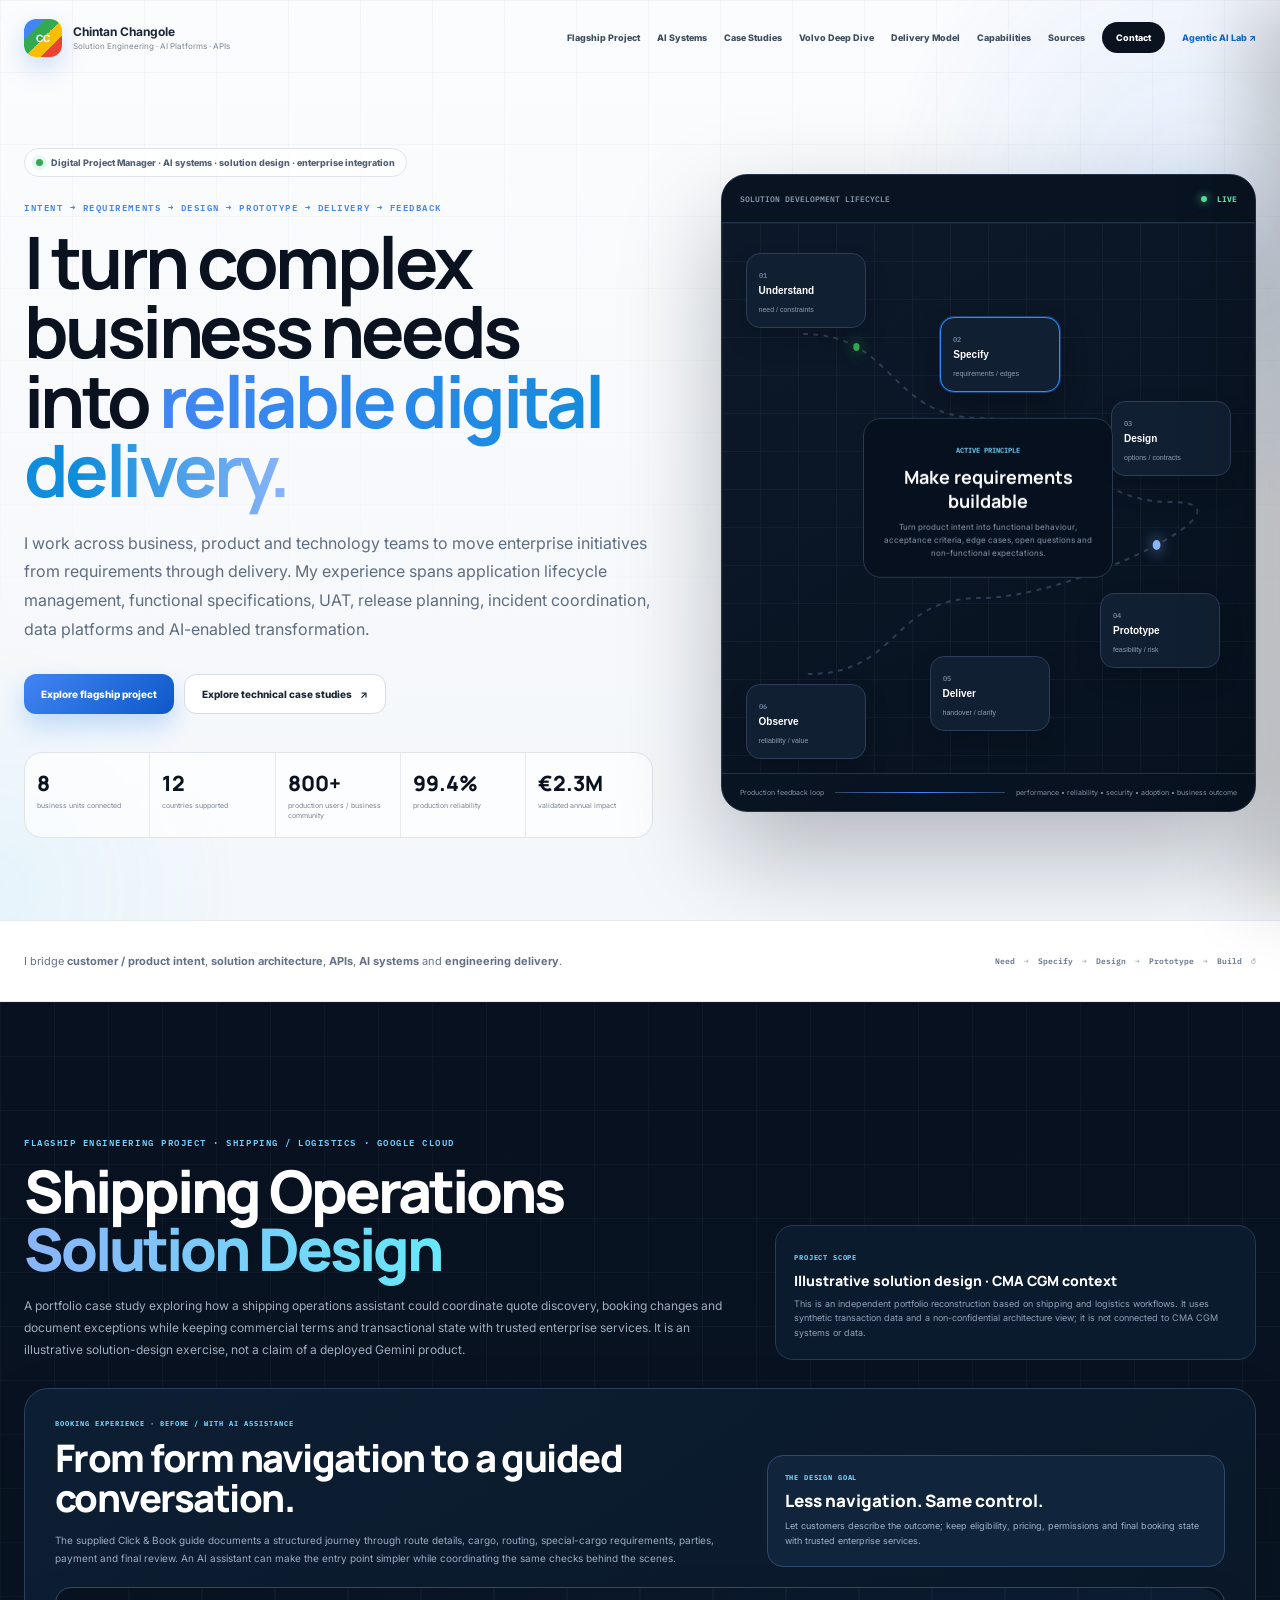
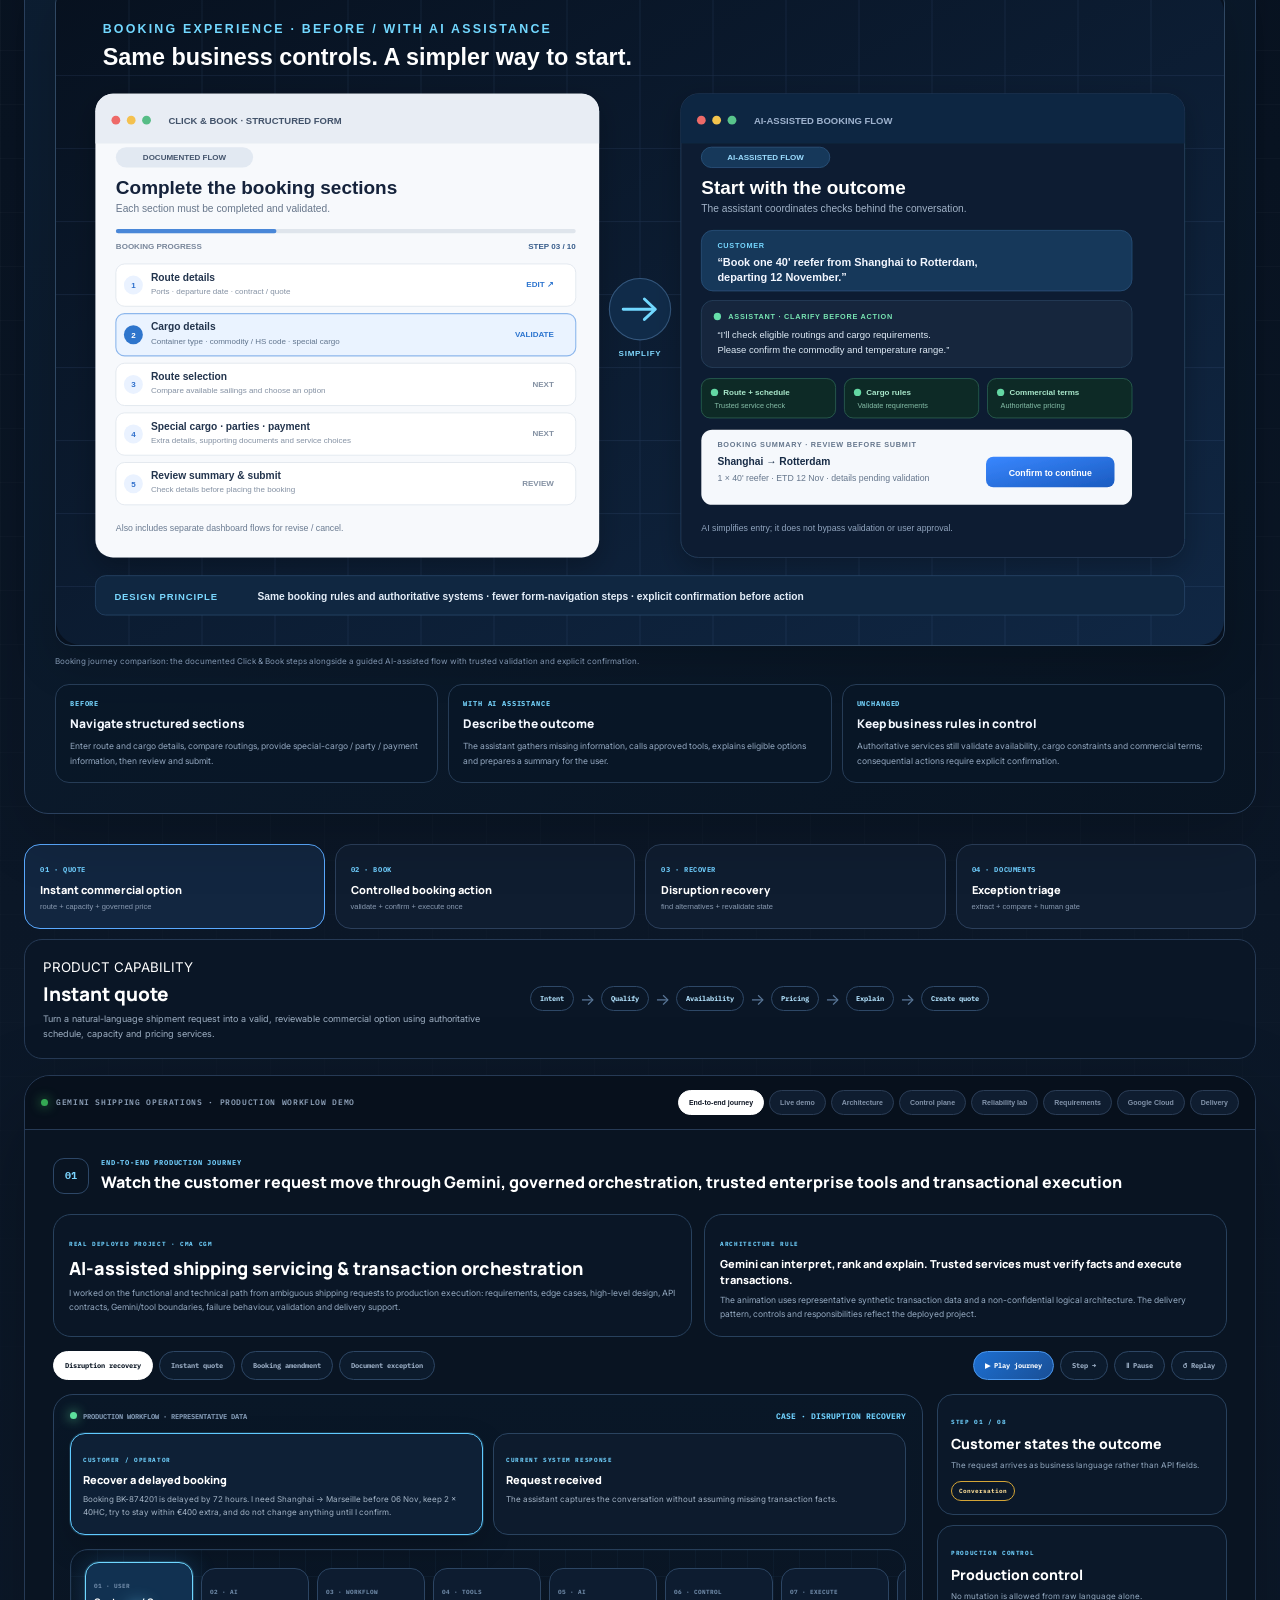
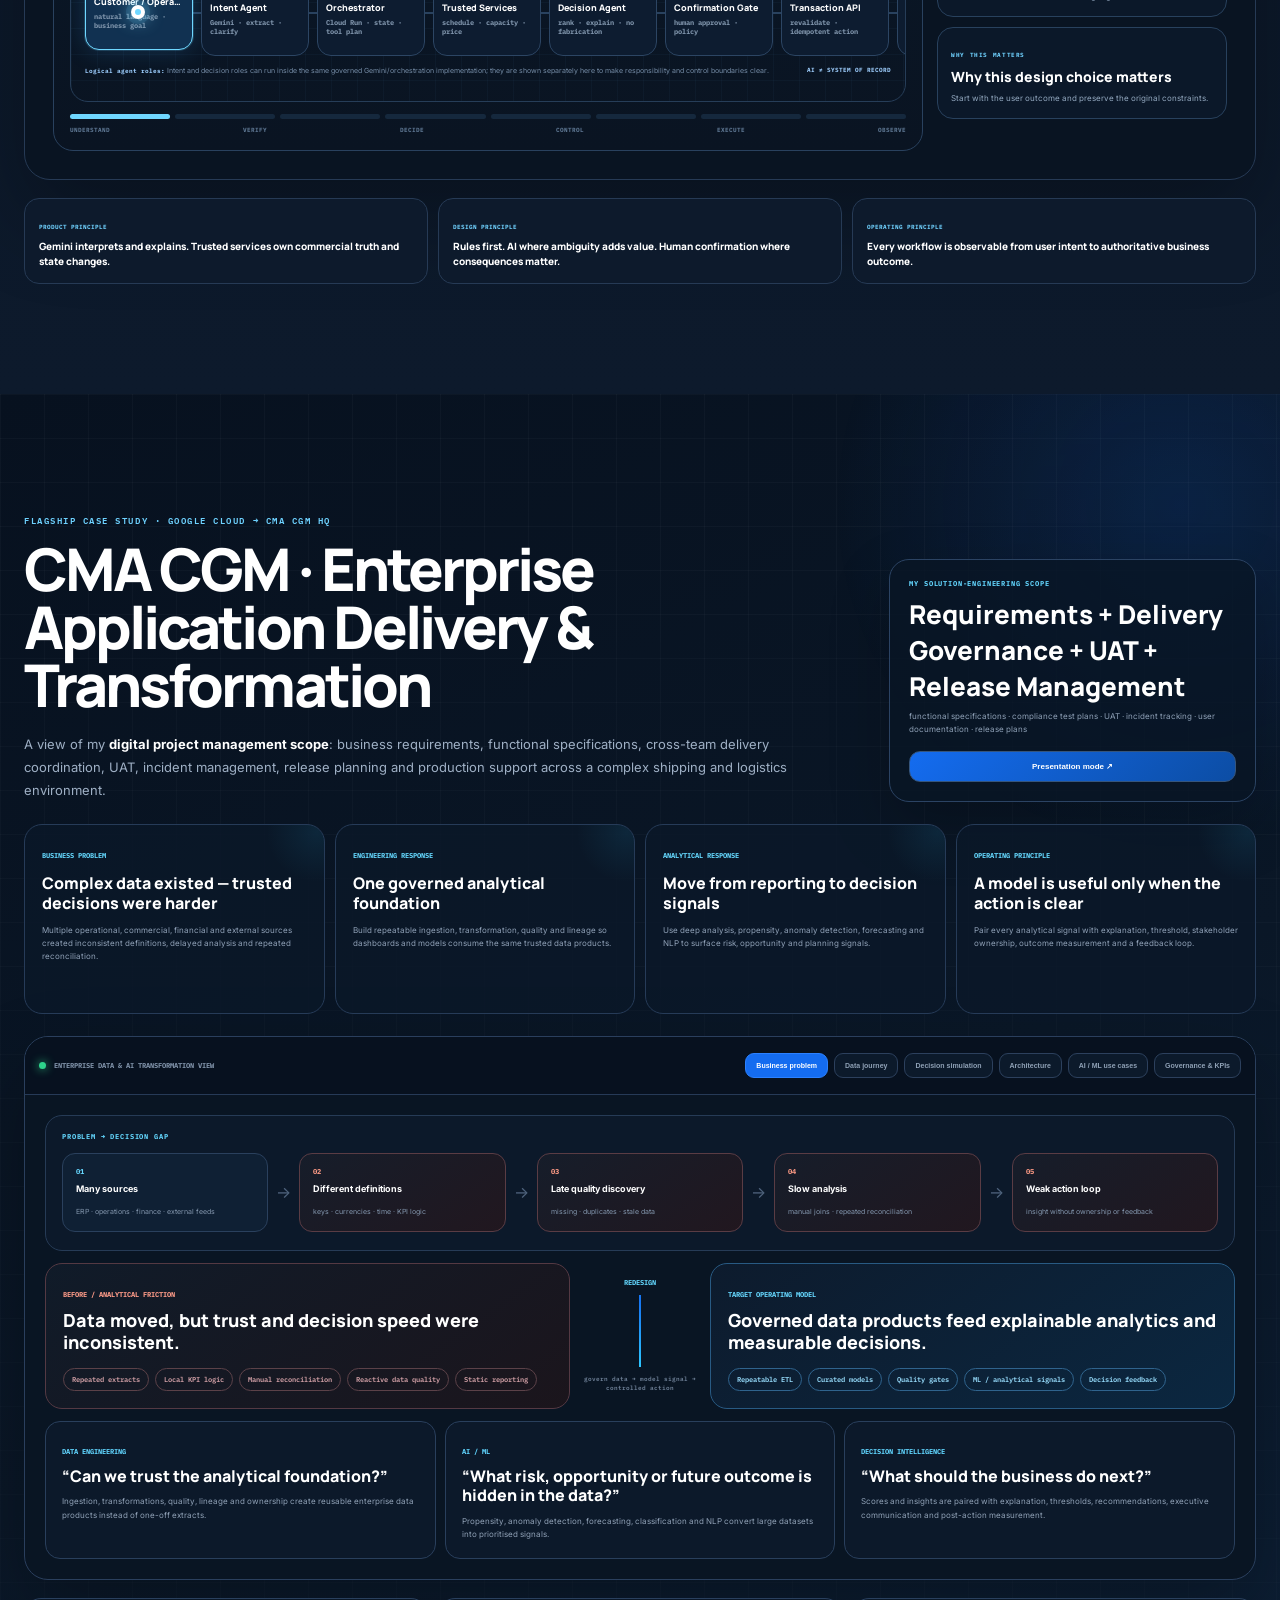
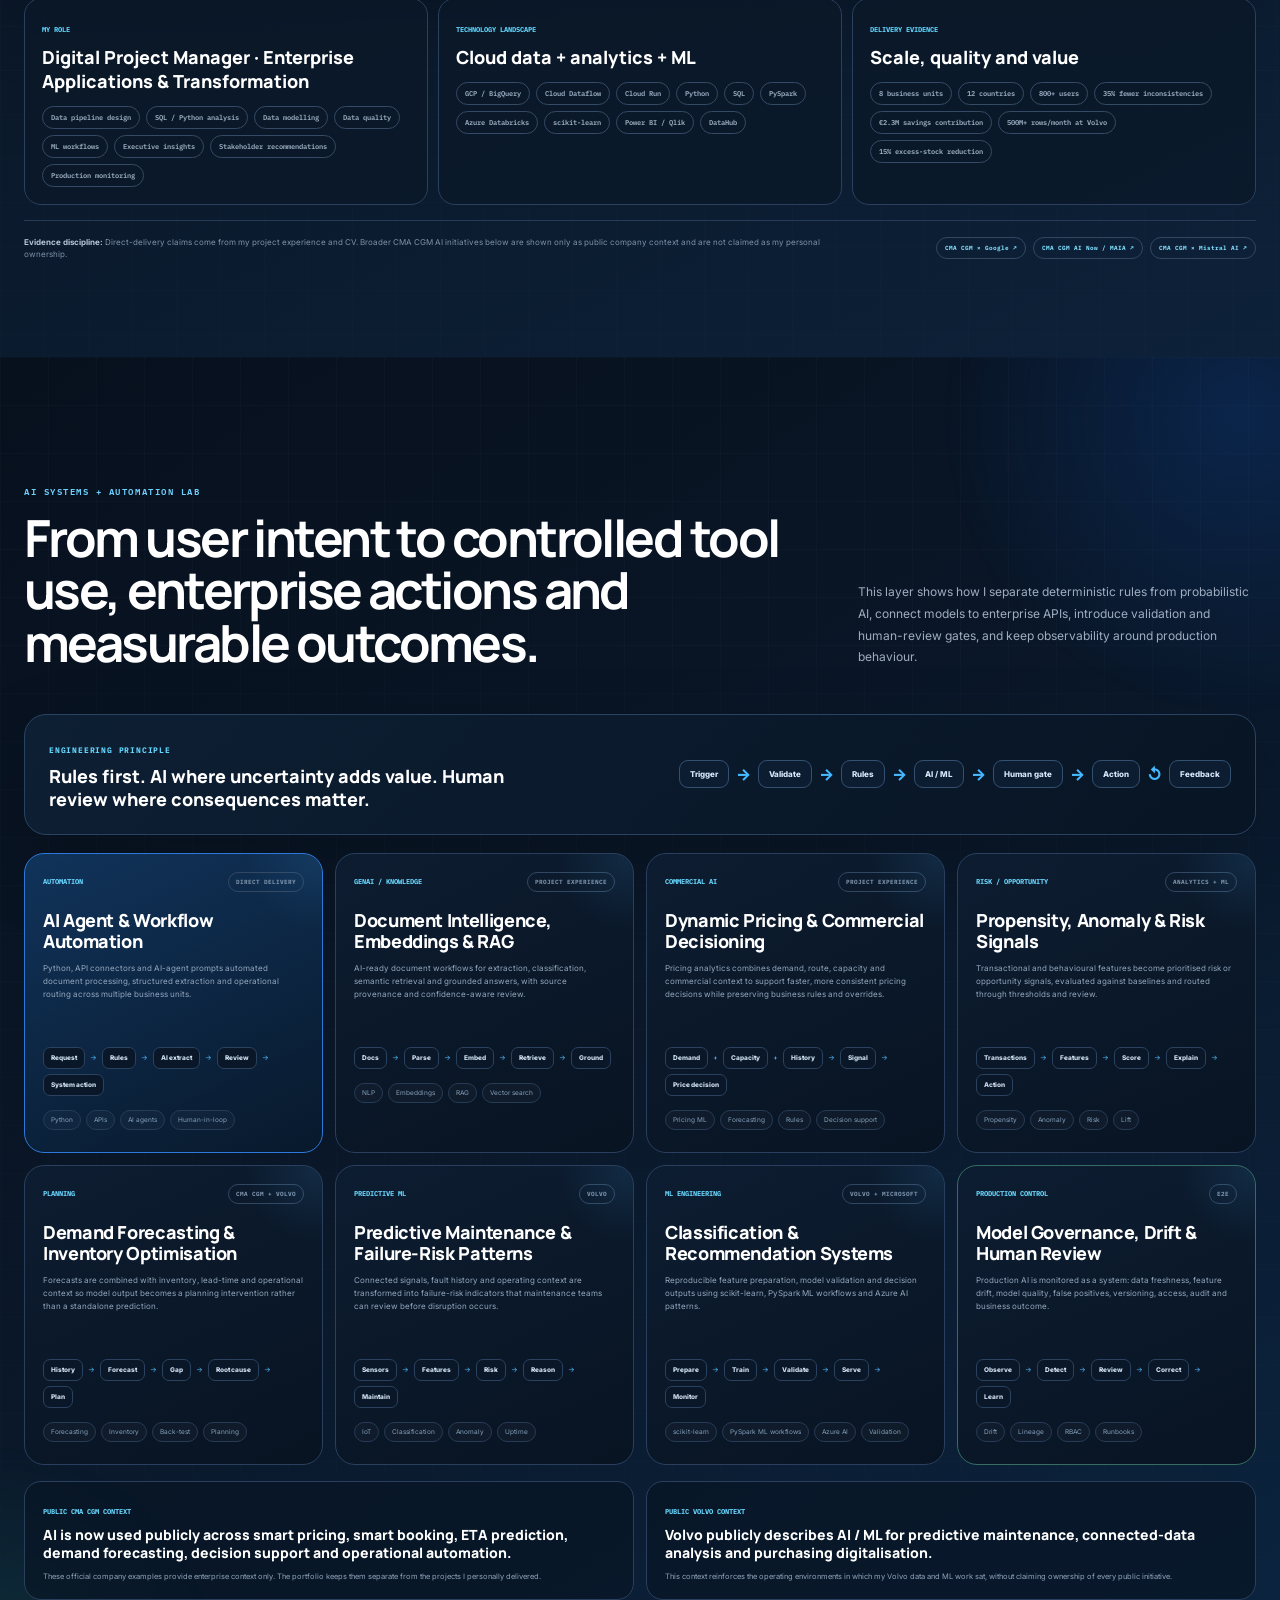
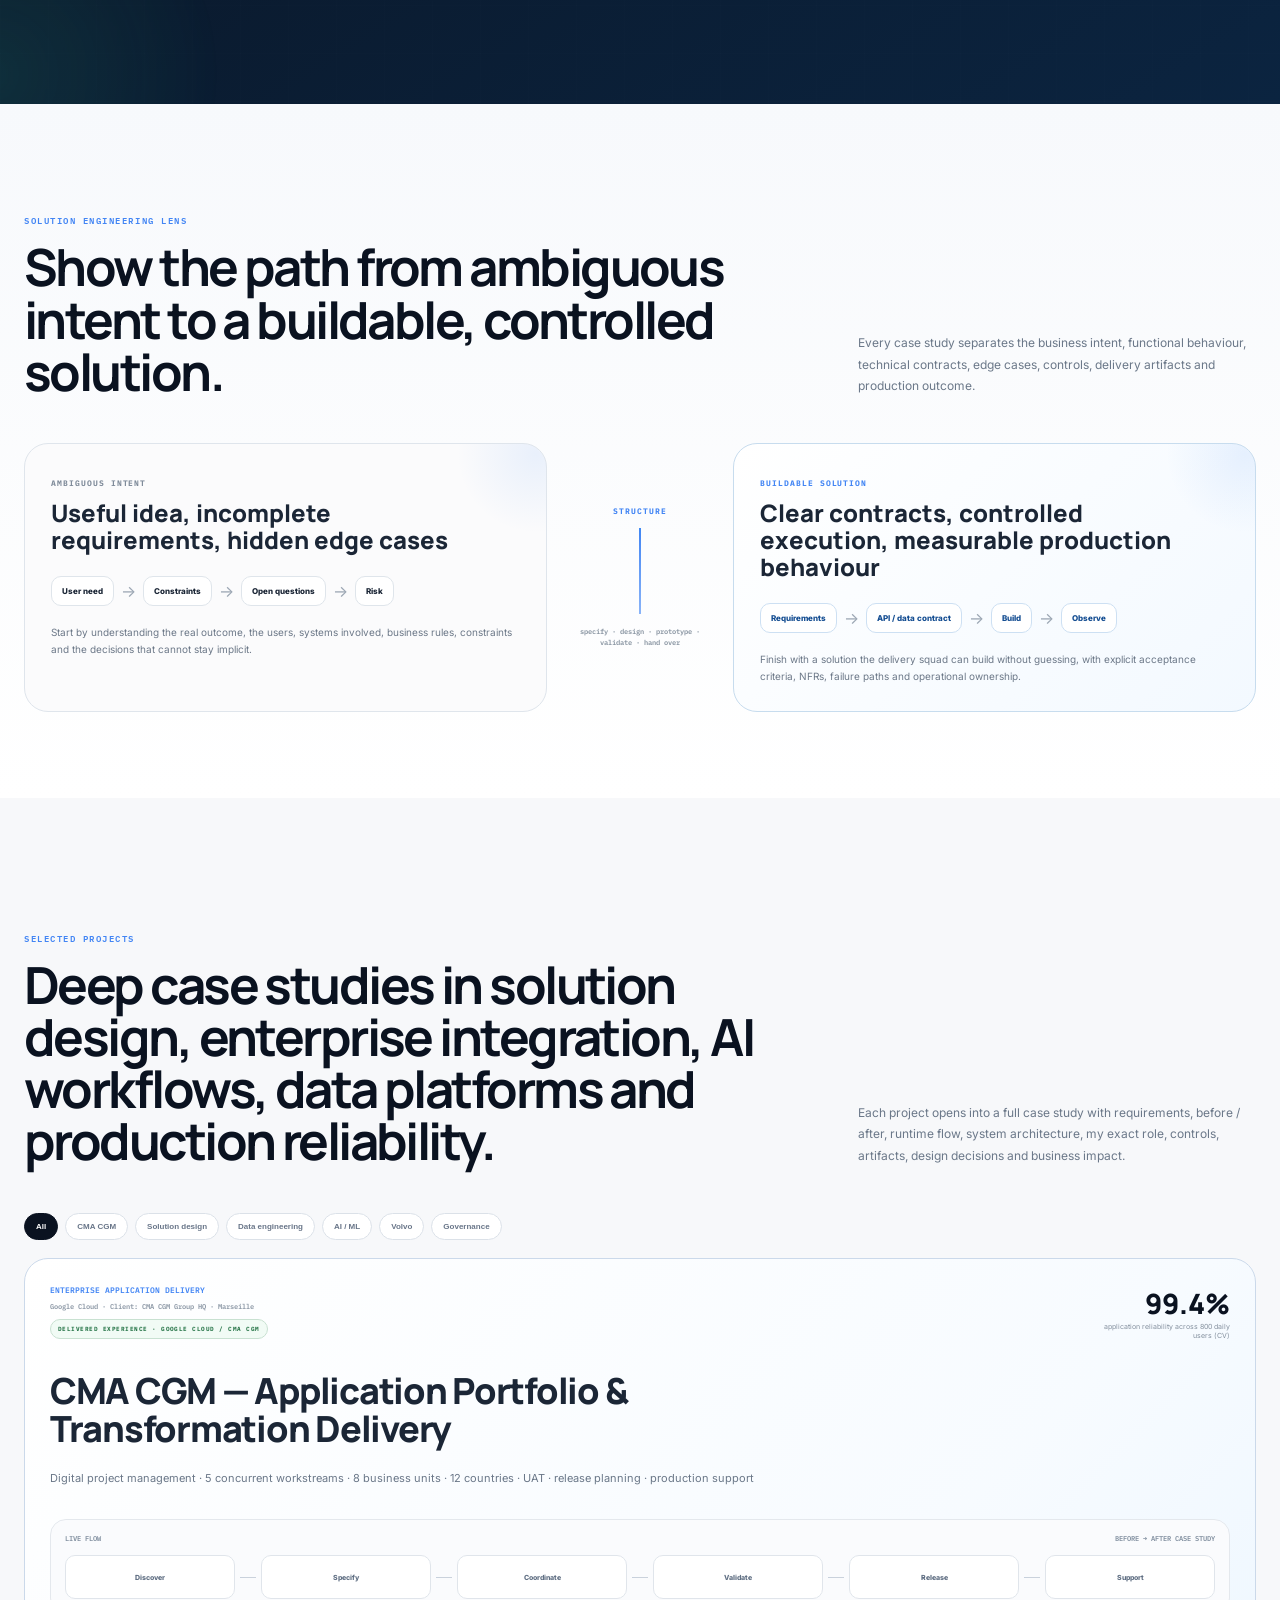
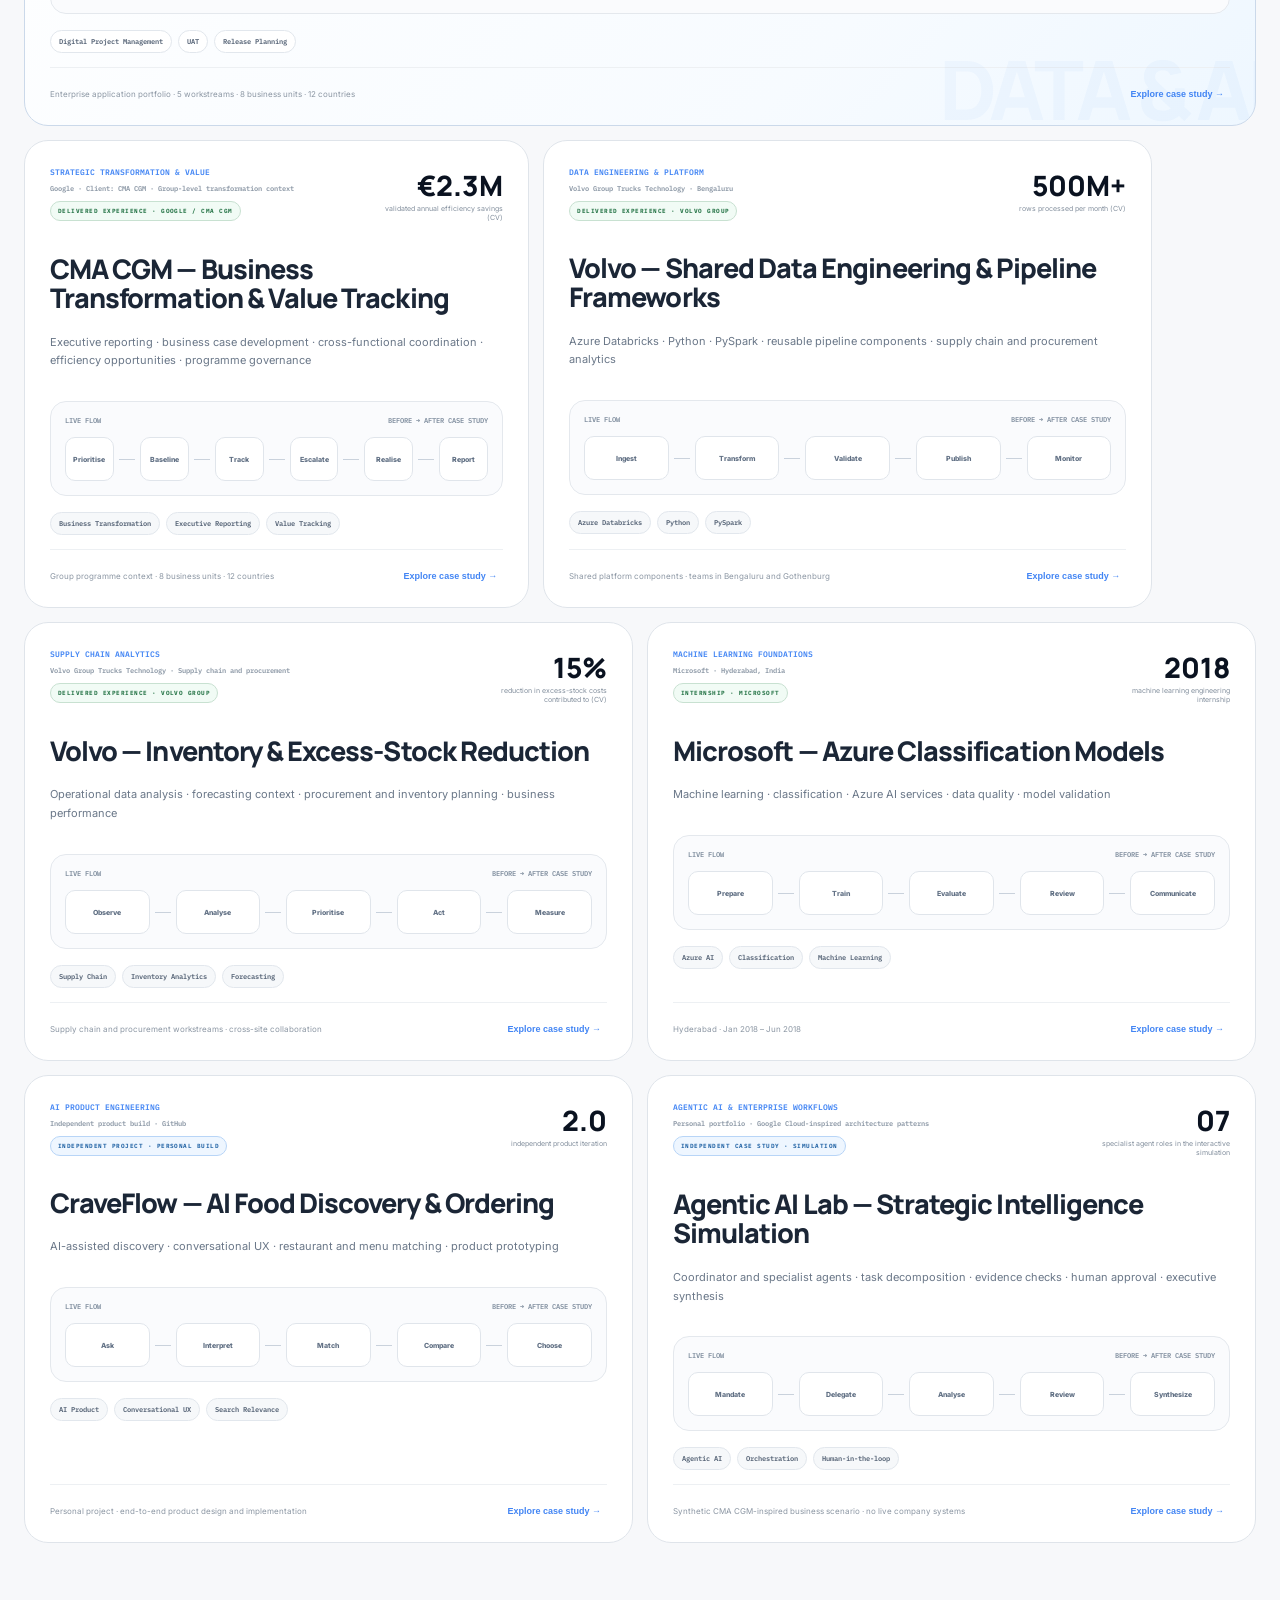
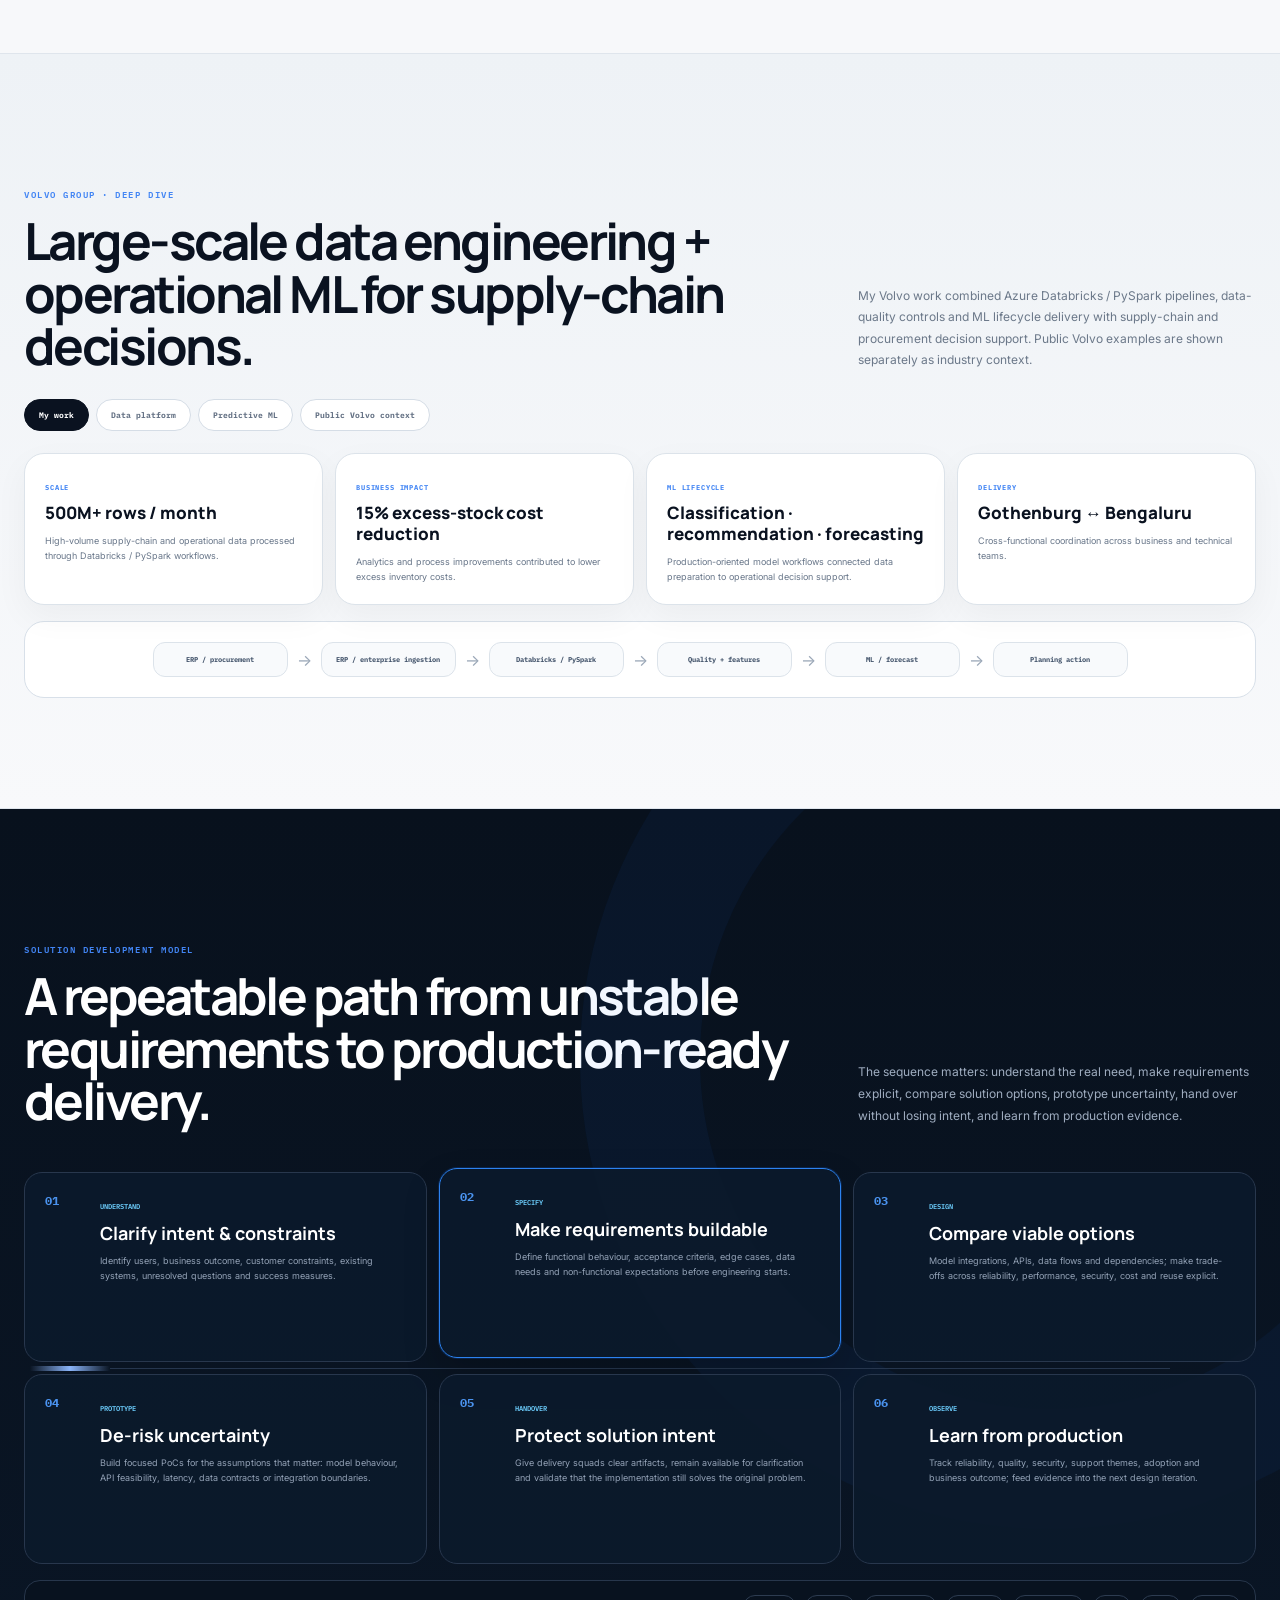
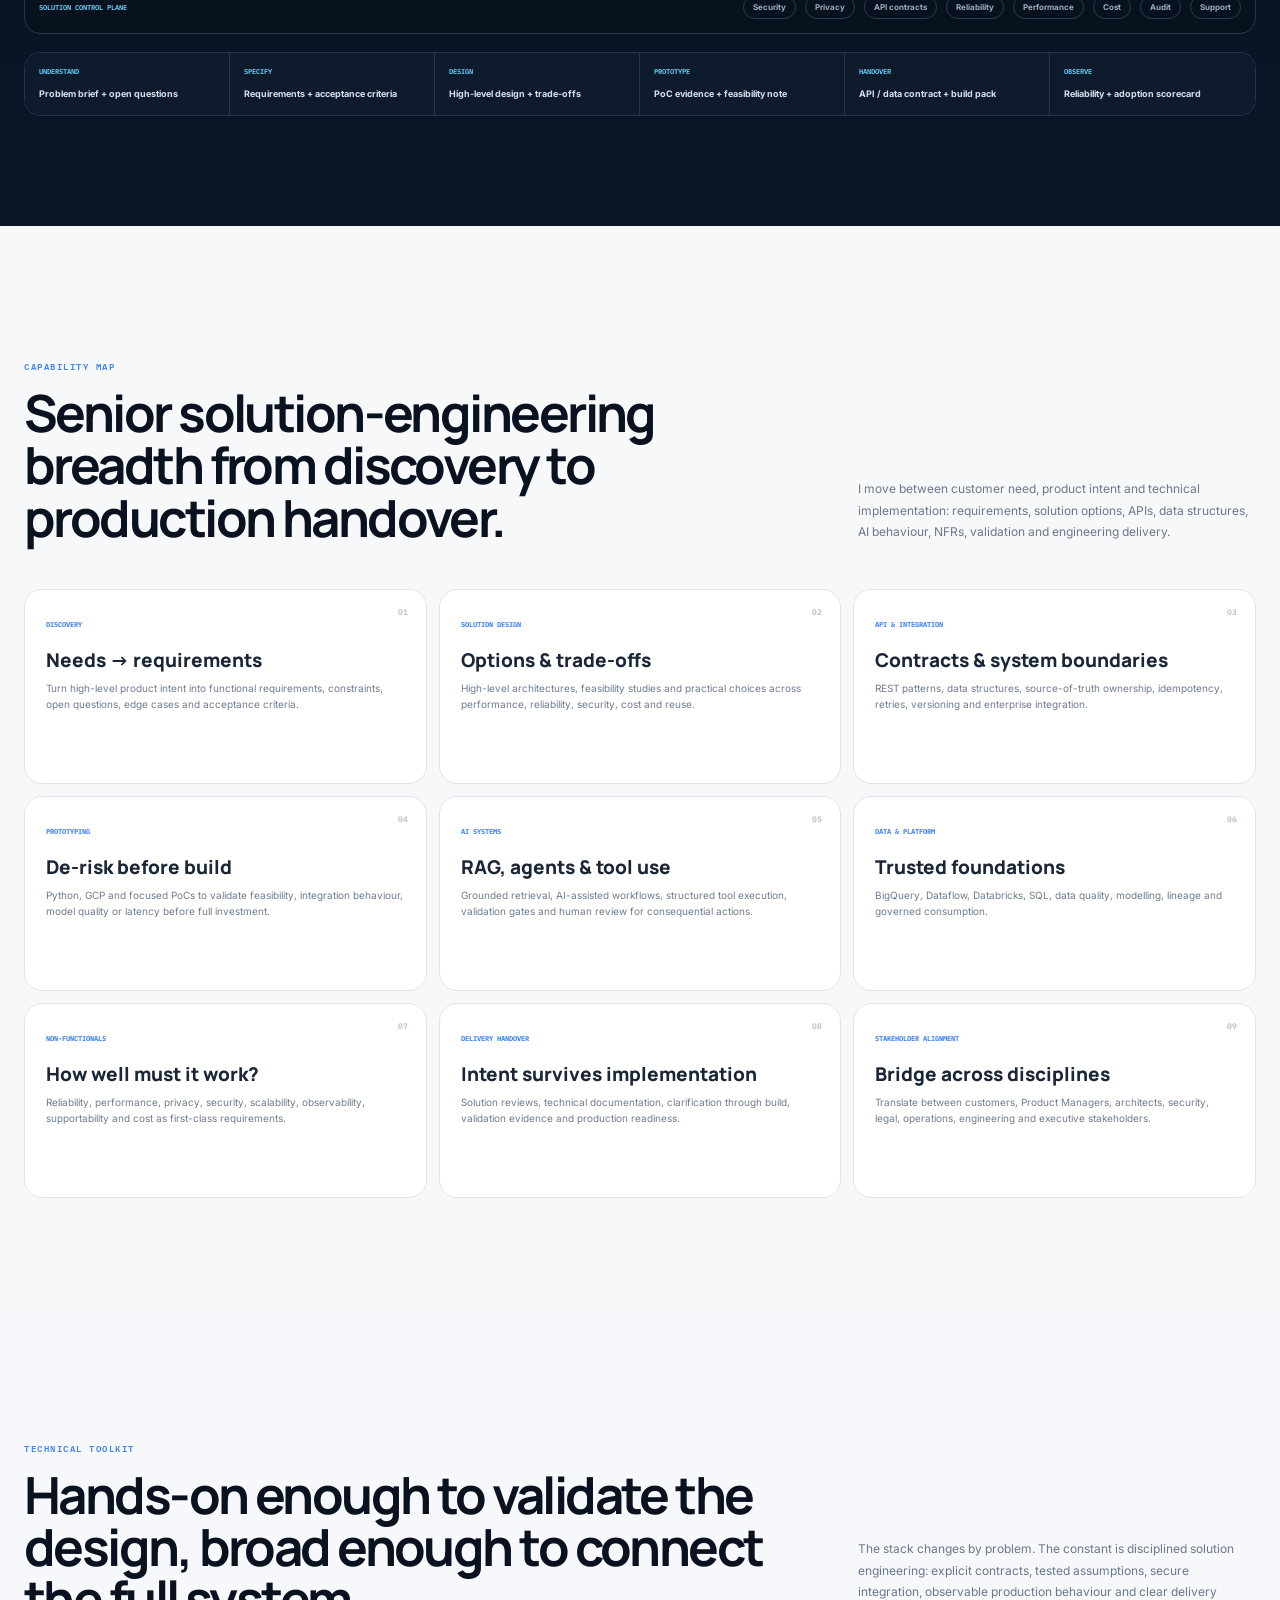
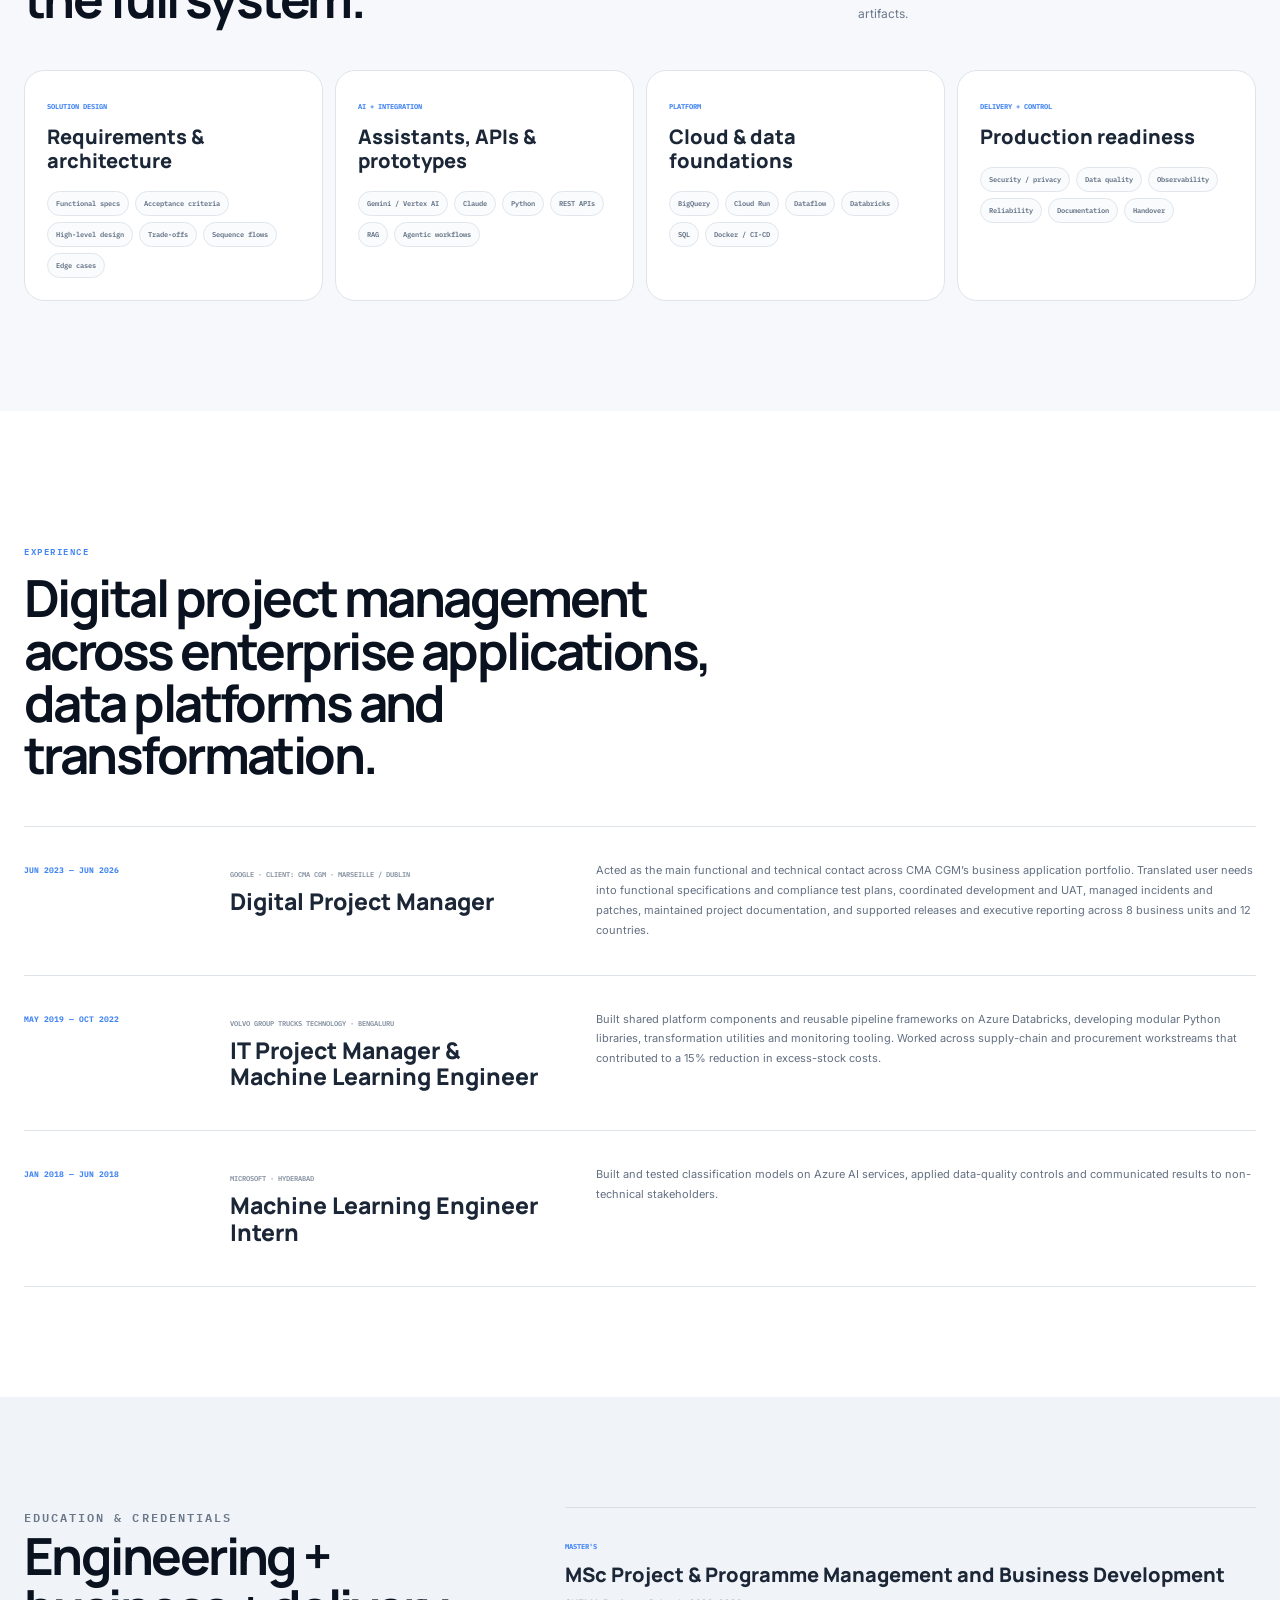
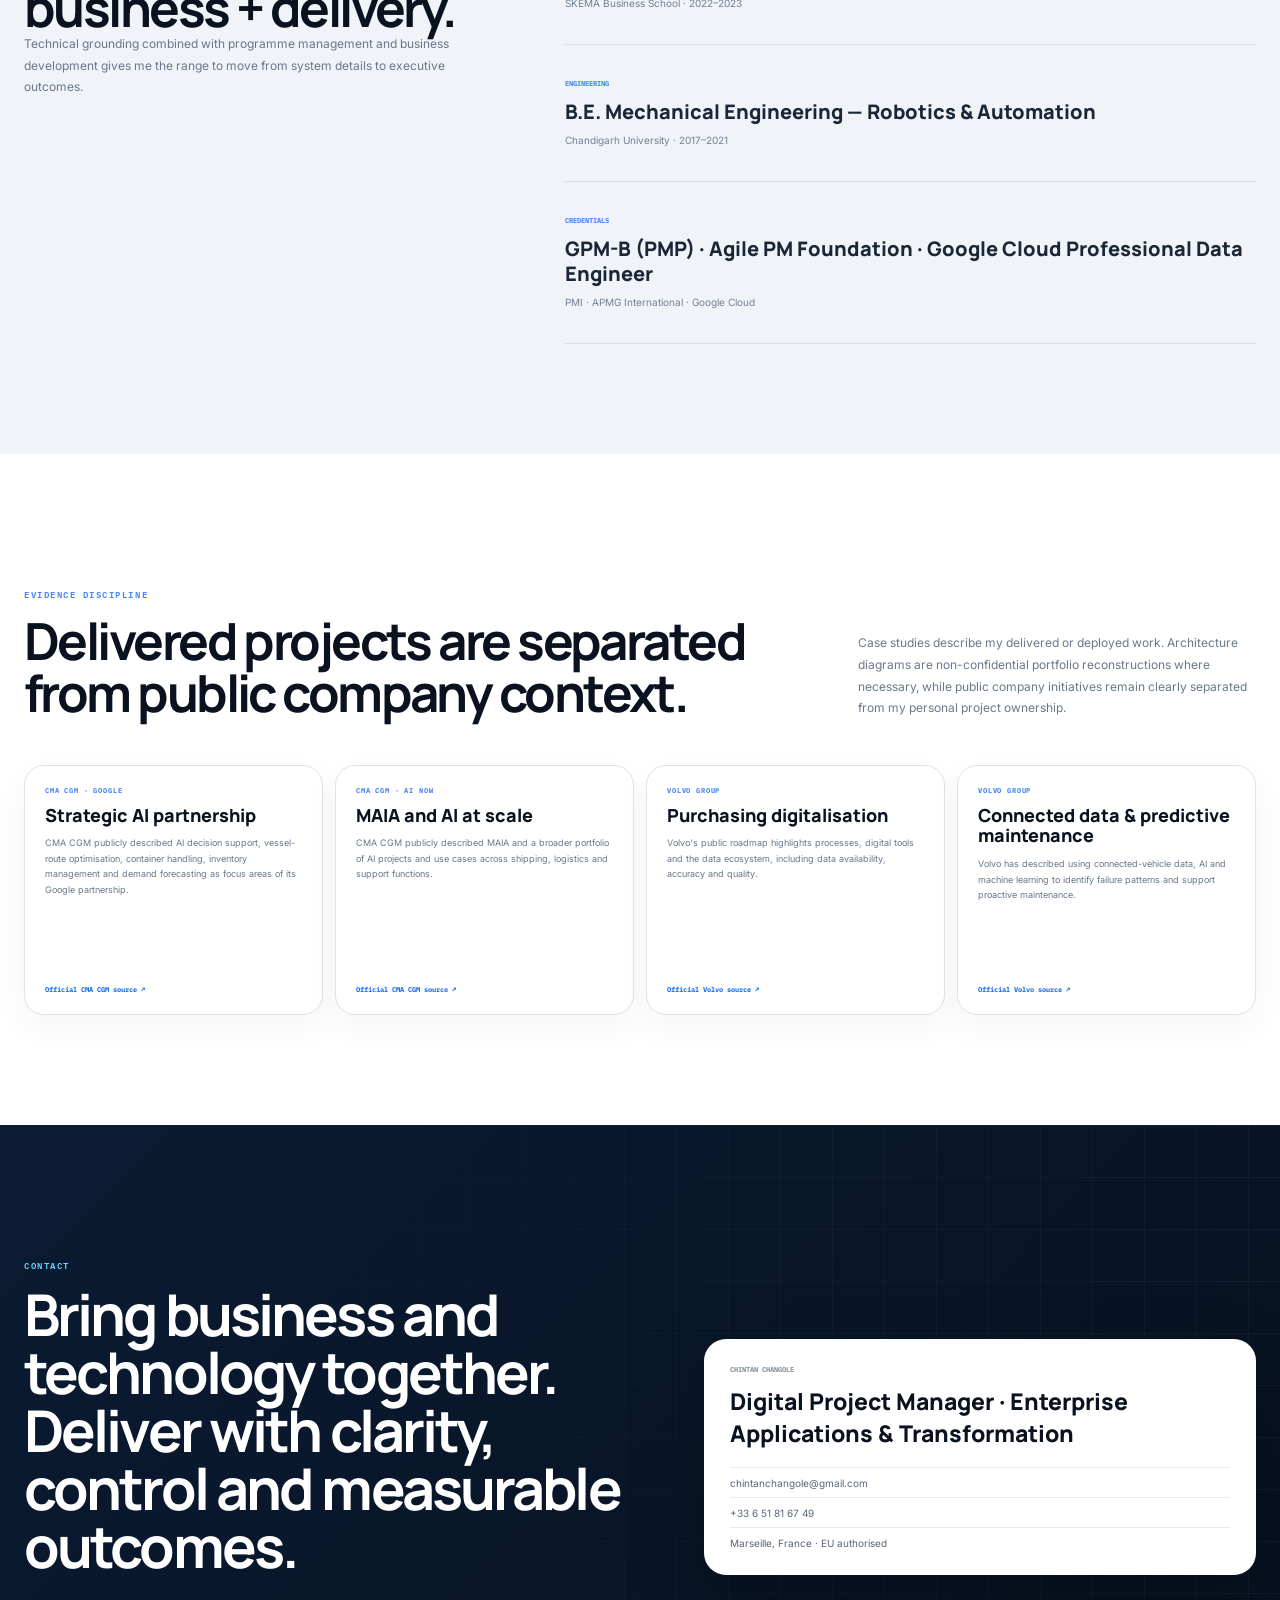
==== commit e9652f5c: "Align homepage narrative with CV and distinguish independent solution case studies" ====
--- a/index.html
+++ b/index.html
@@ -305,8 +305,8 @@
     <div class="hero-copy reveal">
       <div class="status-pill"><i></i> Digital Project Manager · AI systems · solution design · enterprise integration</div>
       <p class="eyebrow">INTENT → REQUIREMENTS → DESIGN → PROTOTYPE → DELIVERY → FEEDBACK</p>
-      <h1>I turn ambiguous product ideas into <span>production-ready AI & integration solutions.</span></h1>
-      <p class="hero-lead">I work between product, business and engineering: clarifying needs, defining functional and technical requirements, designing solution options, modelling APIs and data contracts, prototyping risky assumptions, and staying with delivery teams until the solution works in production.</p>
+      <h1>I turn complex business needs into <span>reliable digital delivery.</span></h1>
+      <p class="hero-lead">I work across business, product and technology teams to move enterprise initiatives from requirements through delivery. My experience spans application lifecycle management, functional specifications, UAT, release planning, incident coordination, data platforms and AI-enabled transformation.</p>
       <div class="hero-actions">
         <a class="btn primary" href="#shipping-assistant">Explore flagship project</a>
         <a class="btn ghost" href="#projects">Explore technical case studies <b>↗</b></a>
@@ -354,13 +354,13 @@
     <div class="productlab-intro reveal">
       <div>
         <p class="eyebrow light">FLAGSHIP ENGINEERING PROJECT · SHIPPING / LOGISTICS · GOOGLE CLOUD</p>
-        <h2 id="shipping-assistant-title">Gemini Shipping Operations <span>Assistant</span></h2>
-        <p>A deployed CMA CGM production capability for AI-assisted shipping servicing across quote discovery, governed pricing, booking changes, disruption recovery and document exceptions. Gemini handles language and ambiguity; trusted enterprise services remain authoritative for capacity, commercial terms and transactional state.</p>
+        <h2 id="shipping-assistant-title">Shipping Operations <span>Solution Design</span></h2>
+        <p>A portfolio case study exploring how a shipping operations assistant could coordinate quote discovery, booking changes and document exceptions while keeping commercial terms and transactional state with trusted enterprise services. It is an illustrative solution-design exercise, not a claim of a deployed Gemini product.</p>
       </div>
       <aside class="productlab-disclaimer">
         <small>PROJECT SCOPE</small>
-        <b>Designed, built & deployed at CMA CGM</b>
-        <p>The requirements, workflow logic, solution design and deployment are from my CMA CGM project work. This portfolio demo uses representative synthetic transaction data and a non-confidential architecture view; confidential identifiers, topology and exact interfaces are intentionally omitted.</p>
+        <b>Illustrative solution design · CMA CGM context</b>
+        <p>This is an independent portfolio reconstruction based on shipping and logistics workflows. It uses synthetic transaction data and a non-confidential architecture view; it is not connected to CMA CGM systems or data.</p>
       </aside>
     </div>
 
@@ -678,13 +678,13 @@
     <div class="commerce-head reveal">
       <div>
         <p class="eyebrow light">FLAGSHIP CASE STUDY · GOOGLE CLOUD → CMA CGM HQ</p>
-        <h2>CMA CGM · Digital Project Management & Transformation</h2>
-        <p class="commerce-lead">A full-stack view of my <b>solution-engineering scope</b>: ambiguous business needs, functional and technical requirements, enterprise data and API integration, AI-assisted workflows, production controls and engineering handover across complex shipping and logistics environments.</p>
+        <h2>CMA CGM · Enterprise Application Delivery & Transformation</h2>
+        <p class="commerce-lead">A view of my <b>digital project management scope</b>: business requirements, functional specifications, cross-team delivery coordination, UAT, incident management, release planning and production support across a complex shipping and logistics environment.</p>
       </div>
       <div class="commerce-scope-card">
         <span>MY SOLUTION-ENGINEERING SCOPE</span>
-        <b>Requirements + Architecture + APIs + AI Prototyping</b>
-        <small>functional specs · acceptance criteria · solution options · integration contracts · PoCs · production handover</small>
+        <b>Requirements + Delivery Governance + UAT + Release Management</b>
+        <small>functional specifications · compliance test plans · UAT · incident tracking · user documentation · release plans</small>
         <button id="commercePresent" class="commerce-present">Presentation mode ↗</button>
       </div>
     </div>
@@ -1036,10 +1036,10 @@
 <section id="experience" class="section experience-section">
   <div class="shell">
     <div class="section-head reveal">
-      <div><p class="eyebrow">EXPERIENCE</p><h2>Solution engineering across shipping, logistics, data platforms and enterprise applications and AI.</h2></div>
+      <div><p class="eyebrow">EXPERIENCE</p><h2>Digital project management across enterprise applications, data platforms and transformation.</h2></div>
     </div>
     <div class="timeline">
-      <article class="timeline-item reveal"><div class="time">JUN 2023 — JUN 2026</div><div class="role"><small>GOOGLE · CLIENT: CMA CGM · MARSEILLE / DUBLIN</small><h3>Platform Solutions Engineer</h3></div><div class="desc"><p>Translated unstable product ideas into functional and technical requirements, solution options, API / data contracts and prototypes; coordinated with architects, security, legal, operations and delivery squads, then remained the reference for clarification through build across 8 business units and 12 countries.</p></div></article>
+      <article class="timeline-item reveal"><div class="time">JUN 2023 — JUN 2026</div><div class="role"><small>GOOGLE · CLIENT: CMA CGM · MARSEILLE / DUBLIN</small><h3>Digital Project Manager</h3></div><div class="desc"><p>Acted as the main functional and technical contact across CMA CGM’s business application portfolio. Translated user needs into functional specifications and compliance test plans, coordinated development and UAT, managed incidents and patches, maintained project documentation, and supported releases and executive reporting across 8 business units and 12 countries.</p></div></article>
       <article class="timeline-item reveal"><div class="time">MAY 2019 — OCT 2022</div><div class="role"><small>VOLVO GROUP TRUCKS TECHNOLOGY · BENGALURU</small><h3>IT Project Manager & Machine Learning Engineer</h3></div><div class="desc"><p>Built shared platform components and reusable pipeline frameworks on Azure Databricks, developing modular Python libraries, transformation utilities and monitoring tooling. Worked across supply-chain and procurement workstreams that contributed to a 15% reduction in excess-stock costs.</p></div></article>
       <article class="timeline-item reveal"><div class="time">JAN 2018 — JUN 2018</div><div class="role"><small>MICROSOFT · HYDERABAD</small><h3>Machine Learning Engineer Intern</h3></div><div class="desc"><p>Built and tested classification models on Azure AI services, applied data-quality controls and communicated results to non-technical stakeholders.</p></div></article>
     </div>
@@ -1072,10 +1072,10 @@
 <section id="contact" class="contact-section">
   <div class="contact-grid-art" aria-hidden="true"></div>
   <div class="shell contact-layout">
-    <div class="reveal"><p class="eyebrow light">CONTACT</p><h2>Make the need clear. De-risk the design. Help engineering build the right thing.</h2></div>
+    <div class="reveal"><p class="eyebrow light">CONTACT</p><h2>Bring business and technology together. Deliver with clarity, control and measurable outcomes.</h2></div>
     <div class="contact-card reveal">
       <small>CHINTAN CHANGOLE</small>
-      <h3>Platform Solutions Engineer · AI Systems & Integration</h3>
+      <h3>Digital Project Manager · Enterprise Applications & Transformation</h3>
       <a href="mailto:chintanchangole@gmail.com">chintanchangole@gmail.com</a>
       <a href="tel:+33651816749">+33 6 51 81 67 49</a>
       <span>Marseille, France · EU authorised</span>
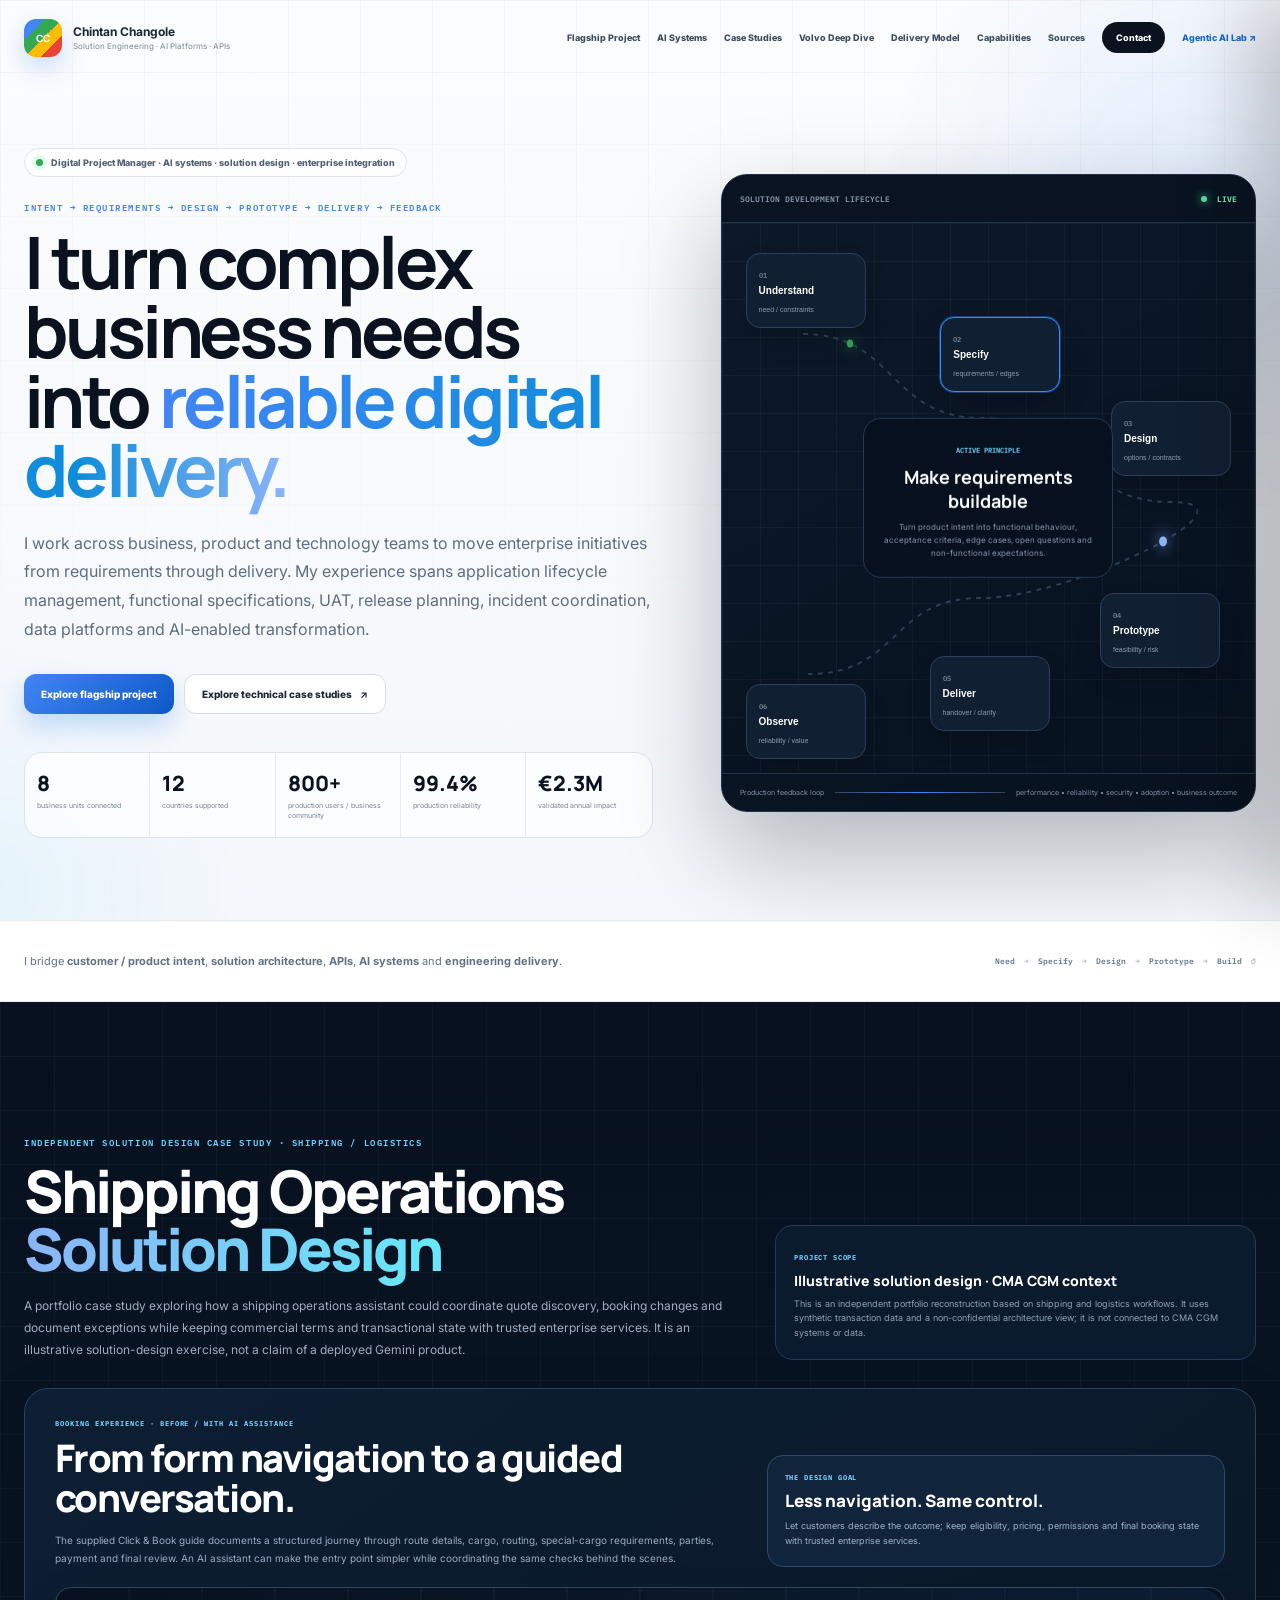
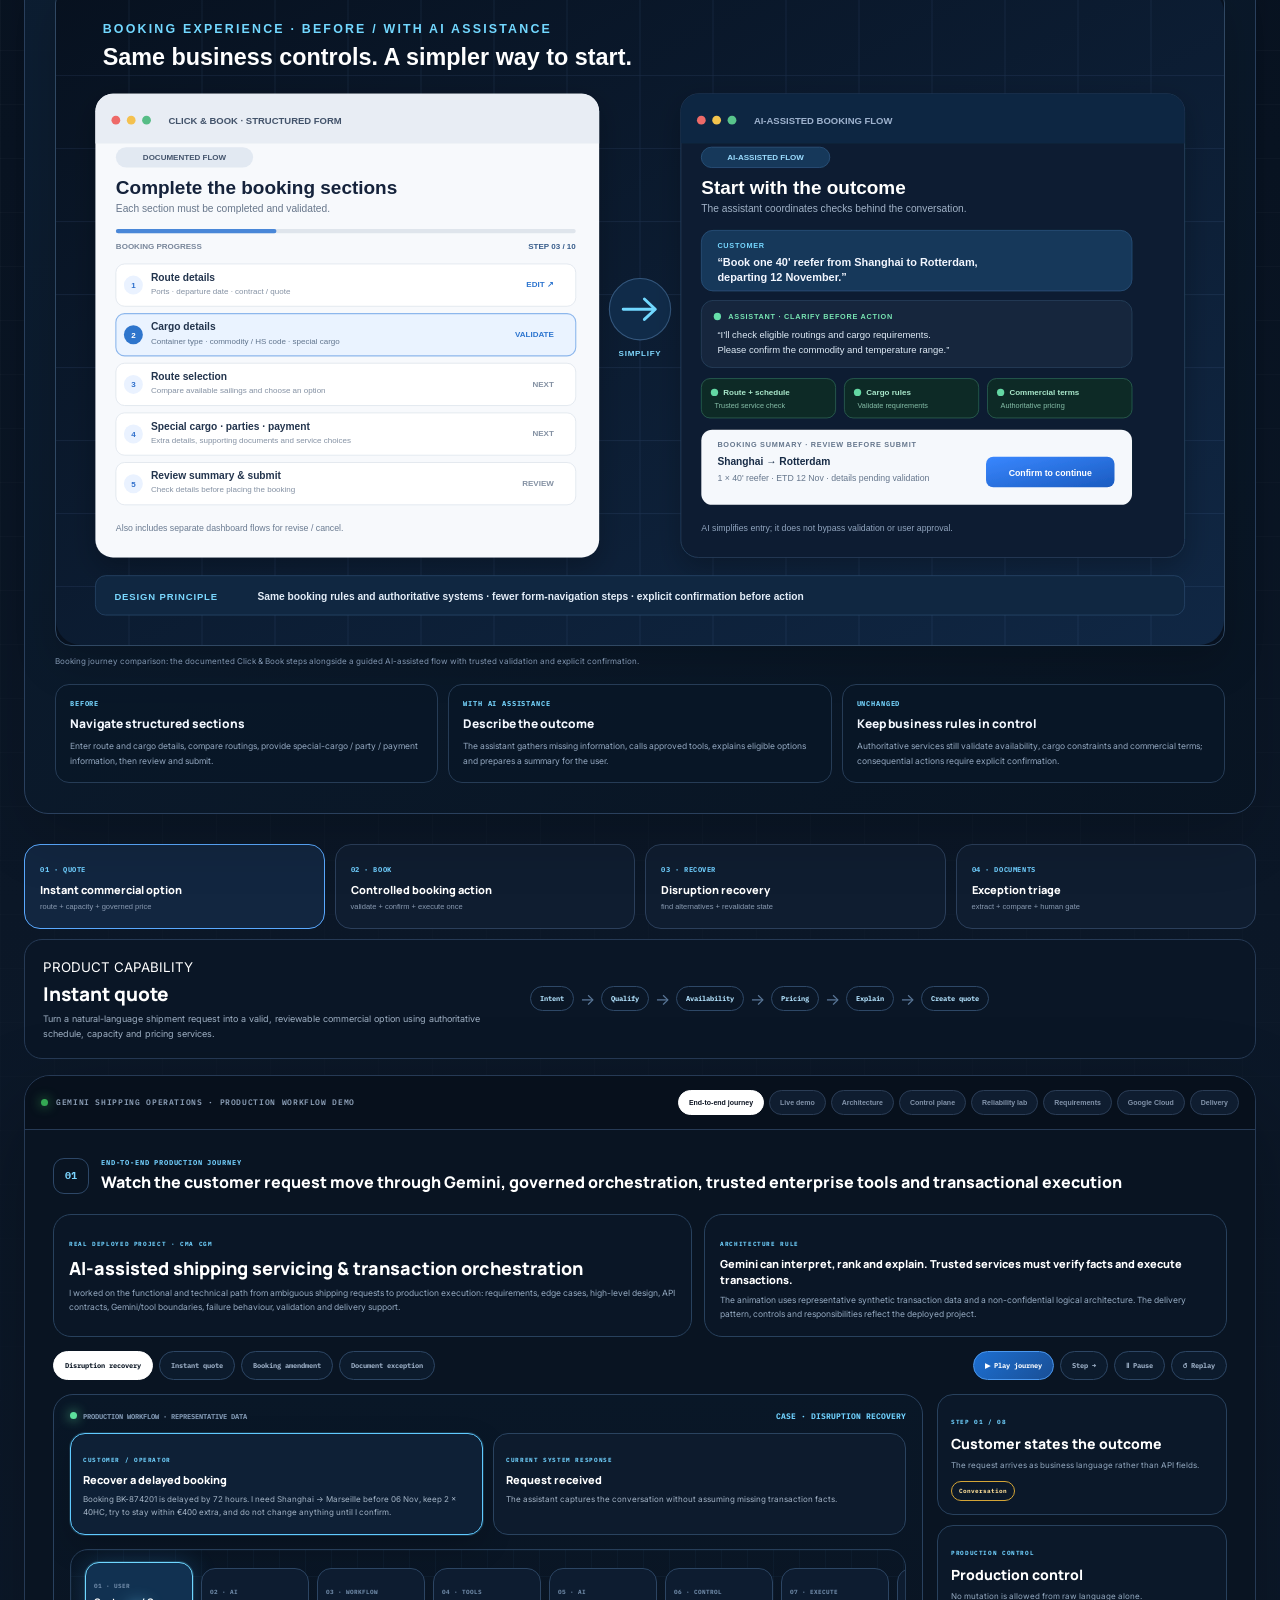
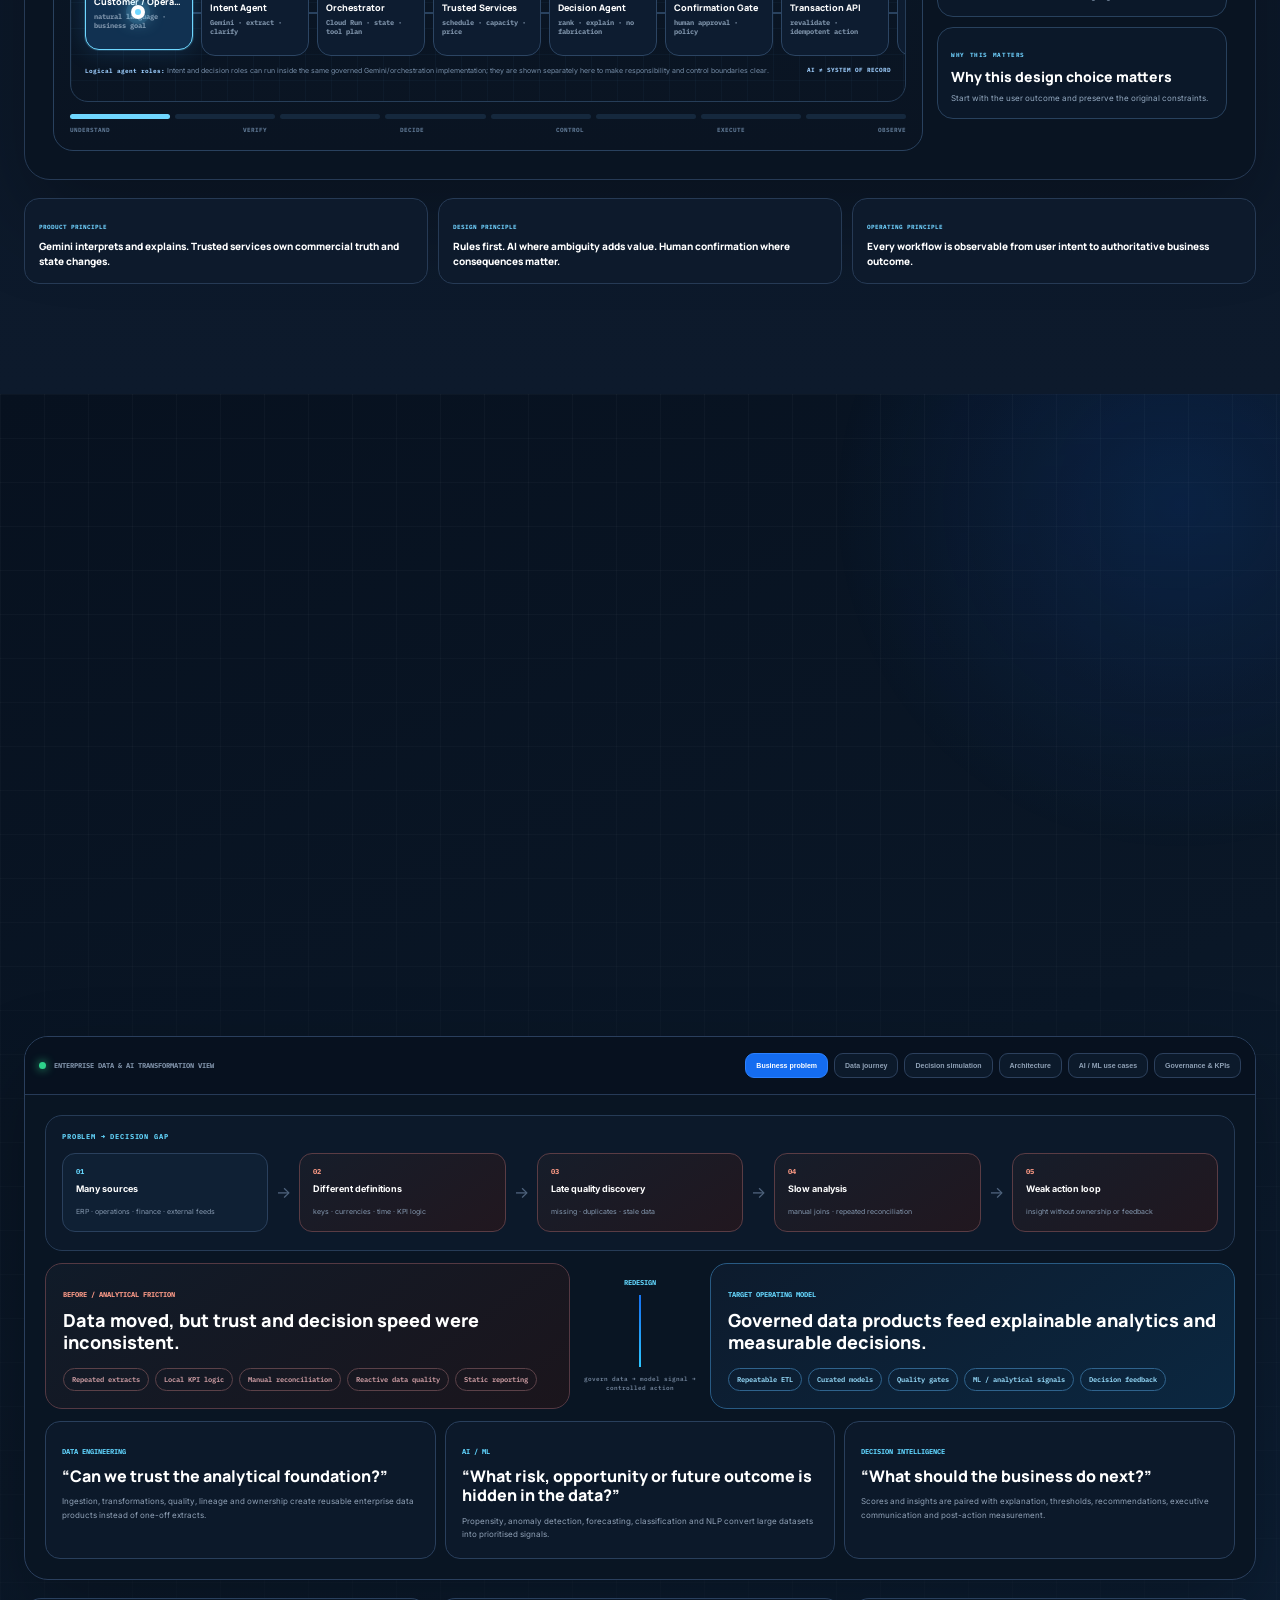
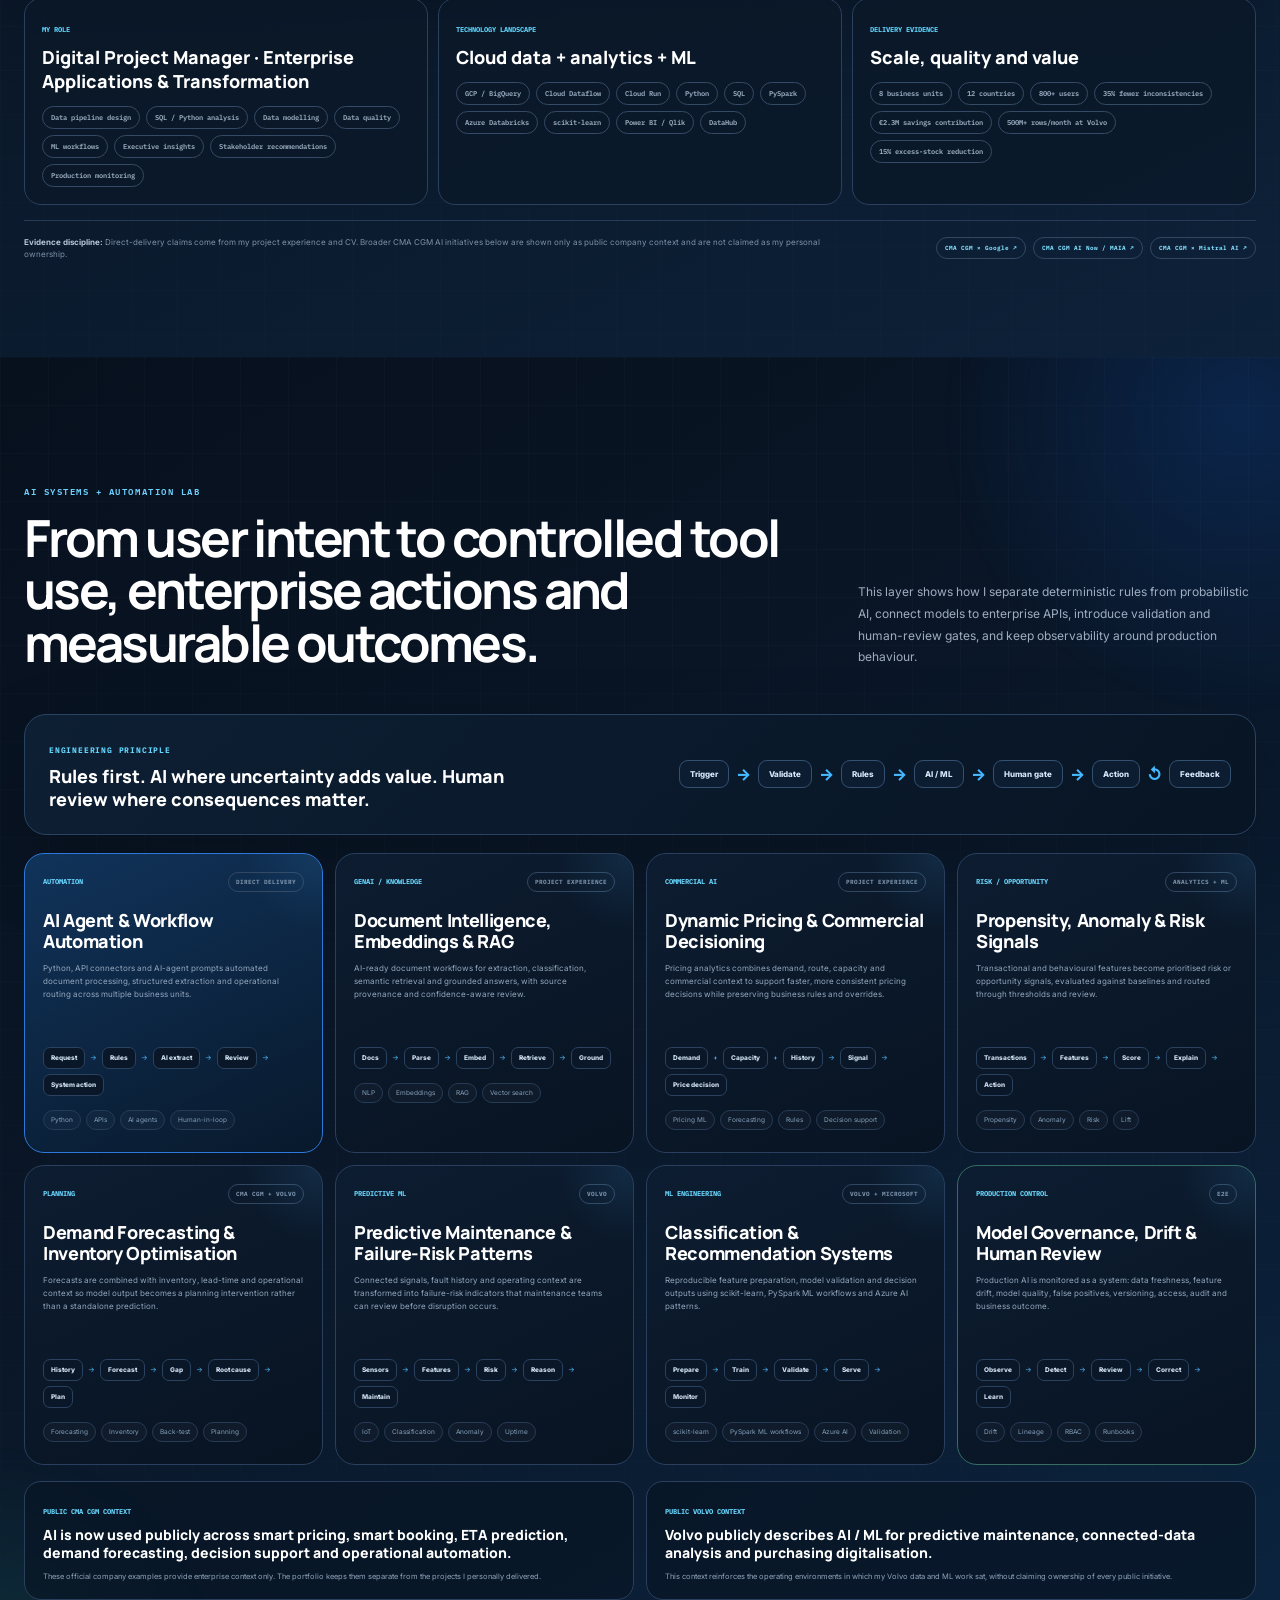
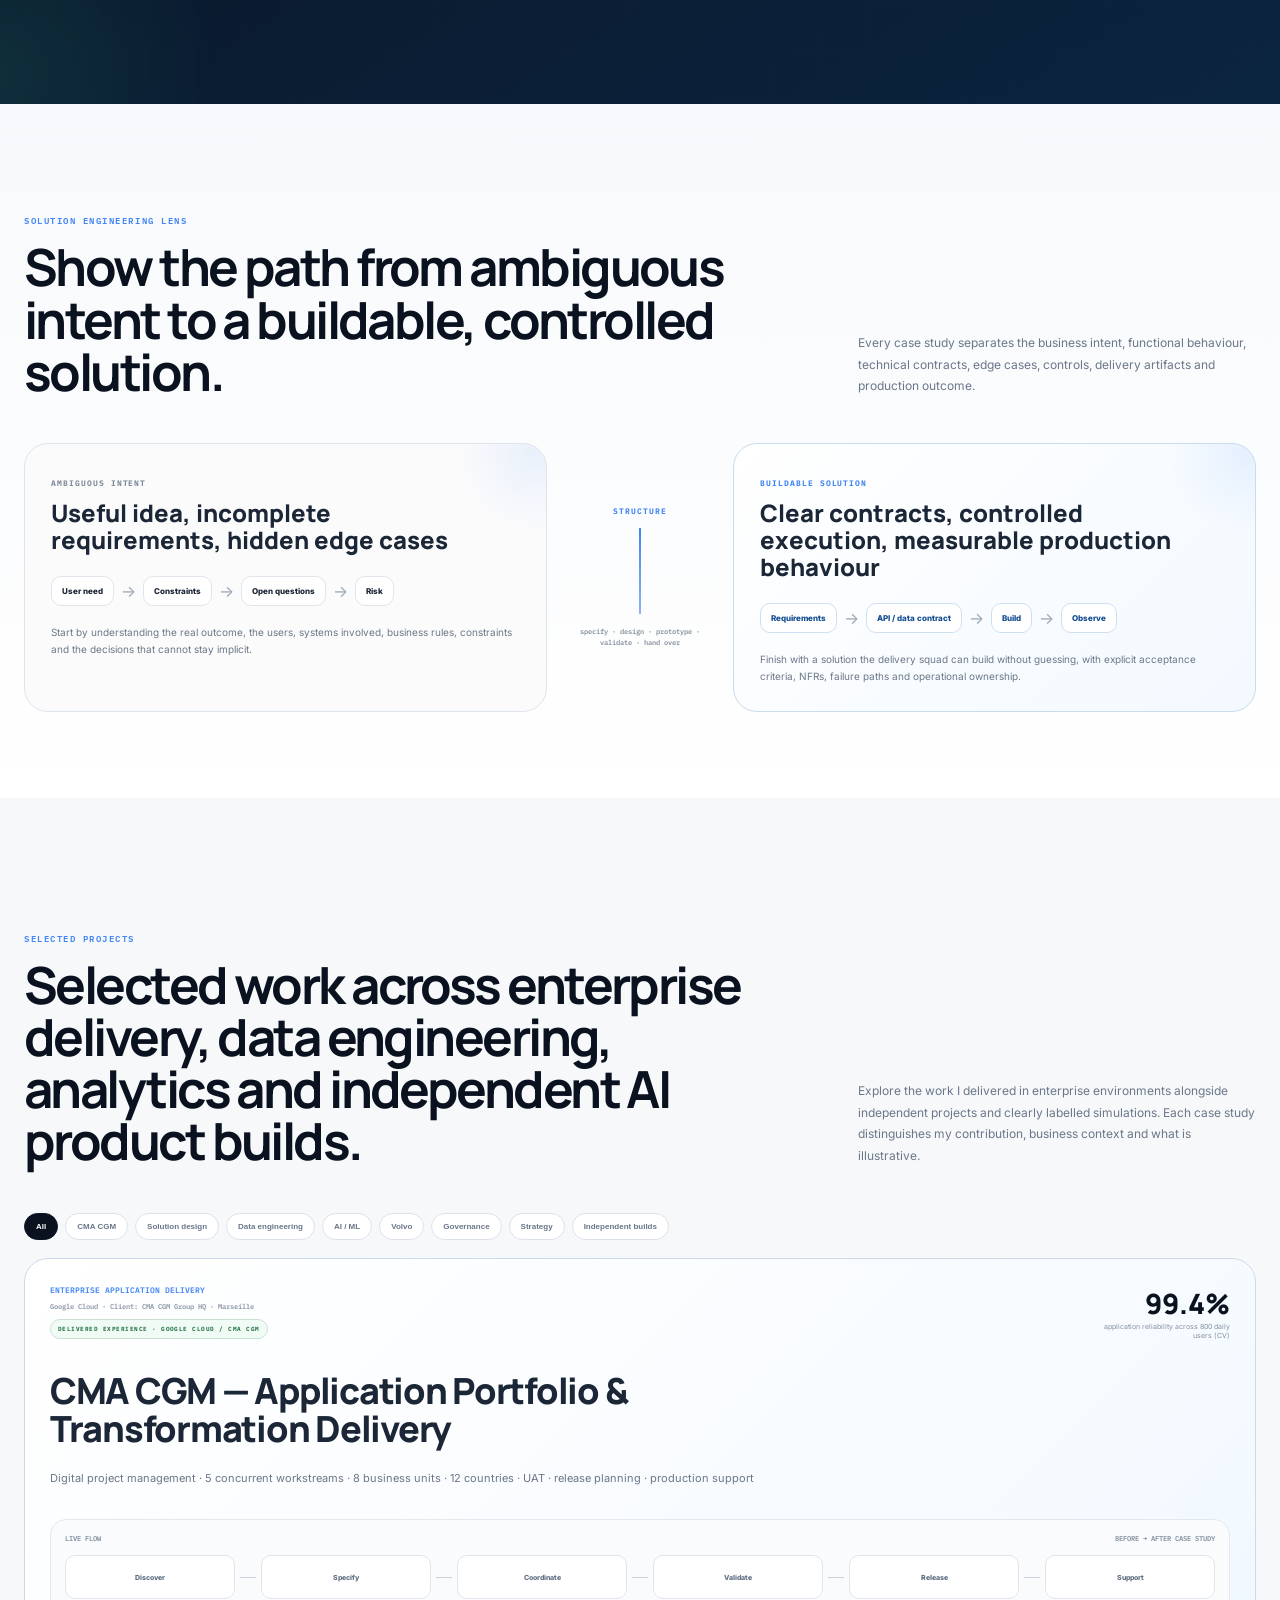
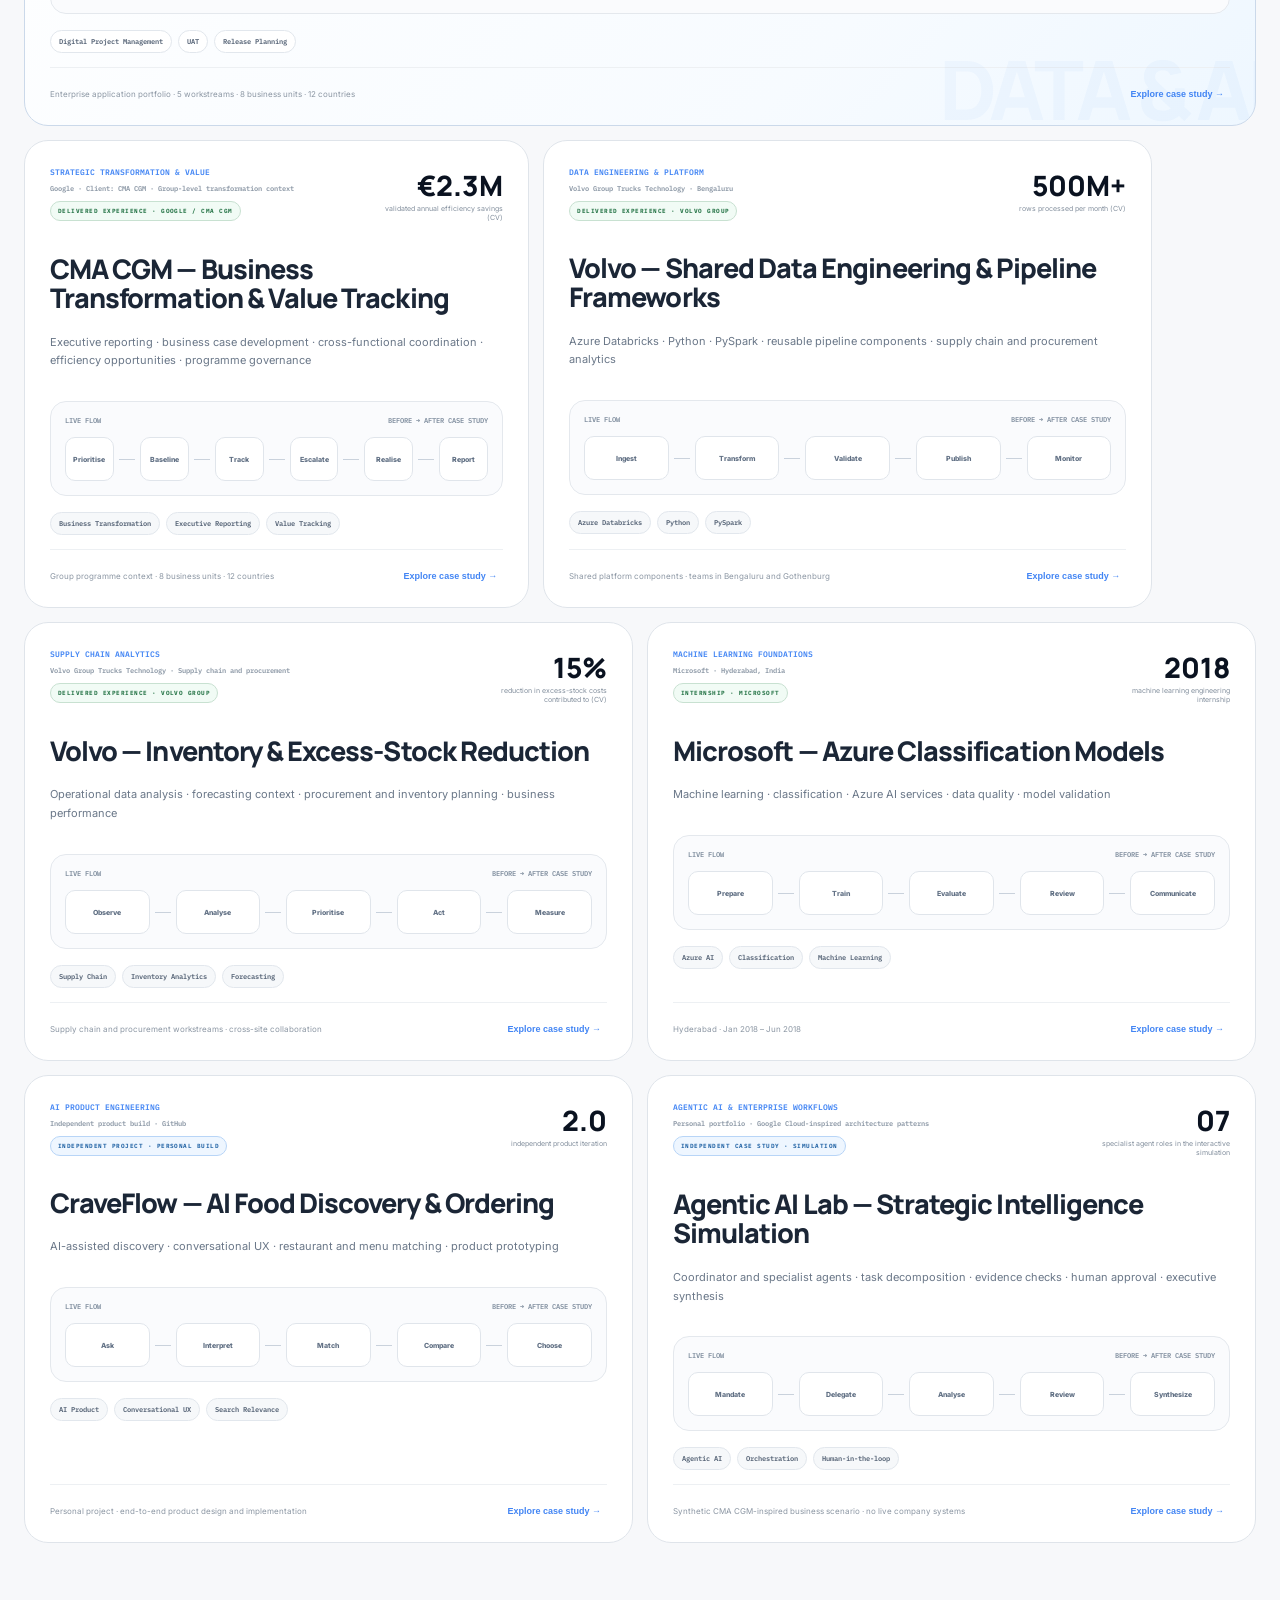
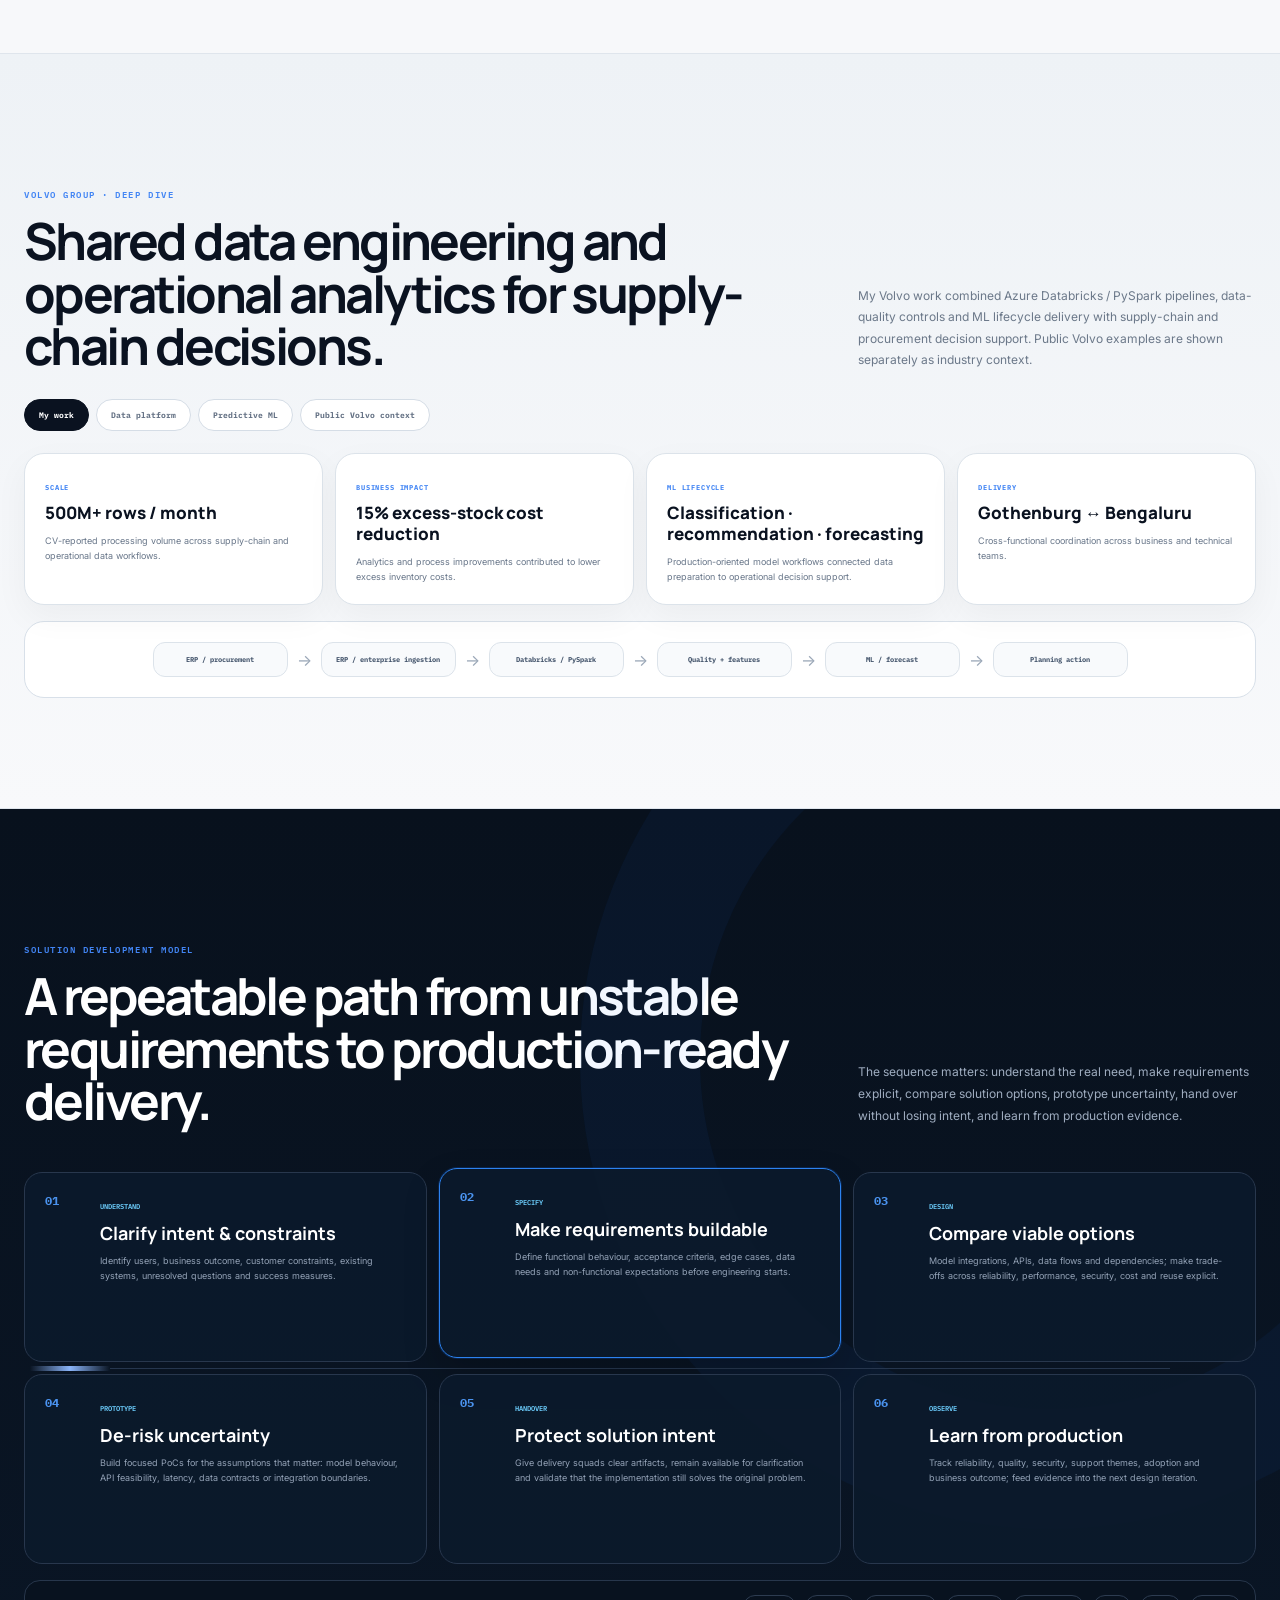
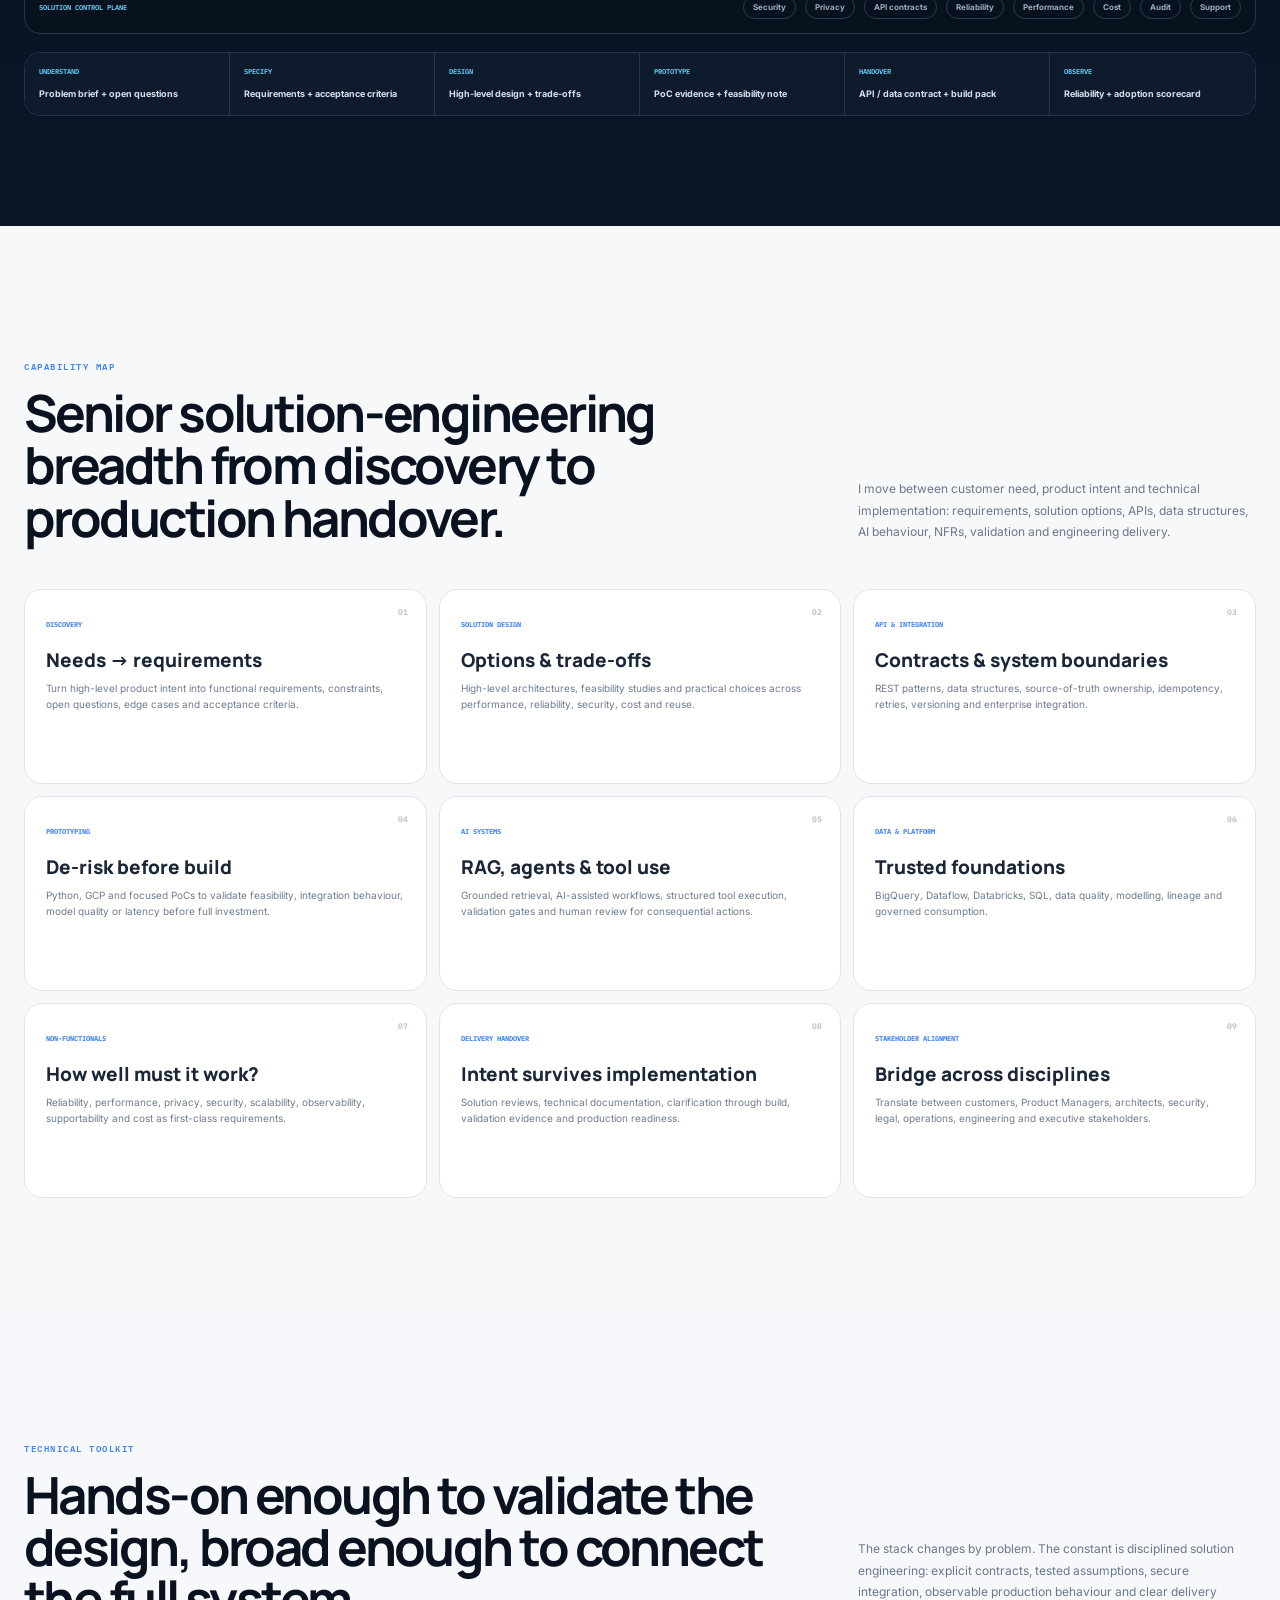
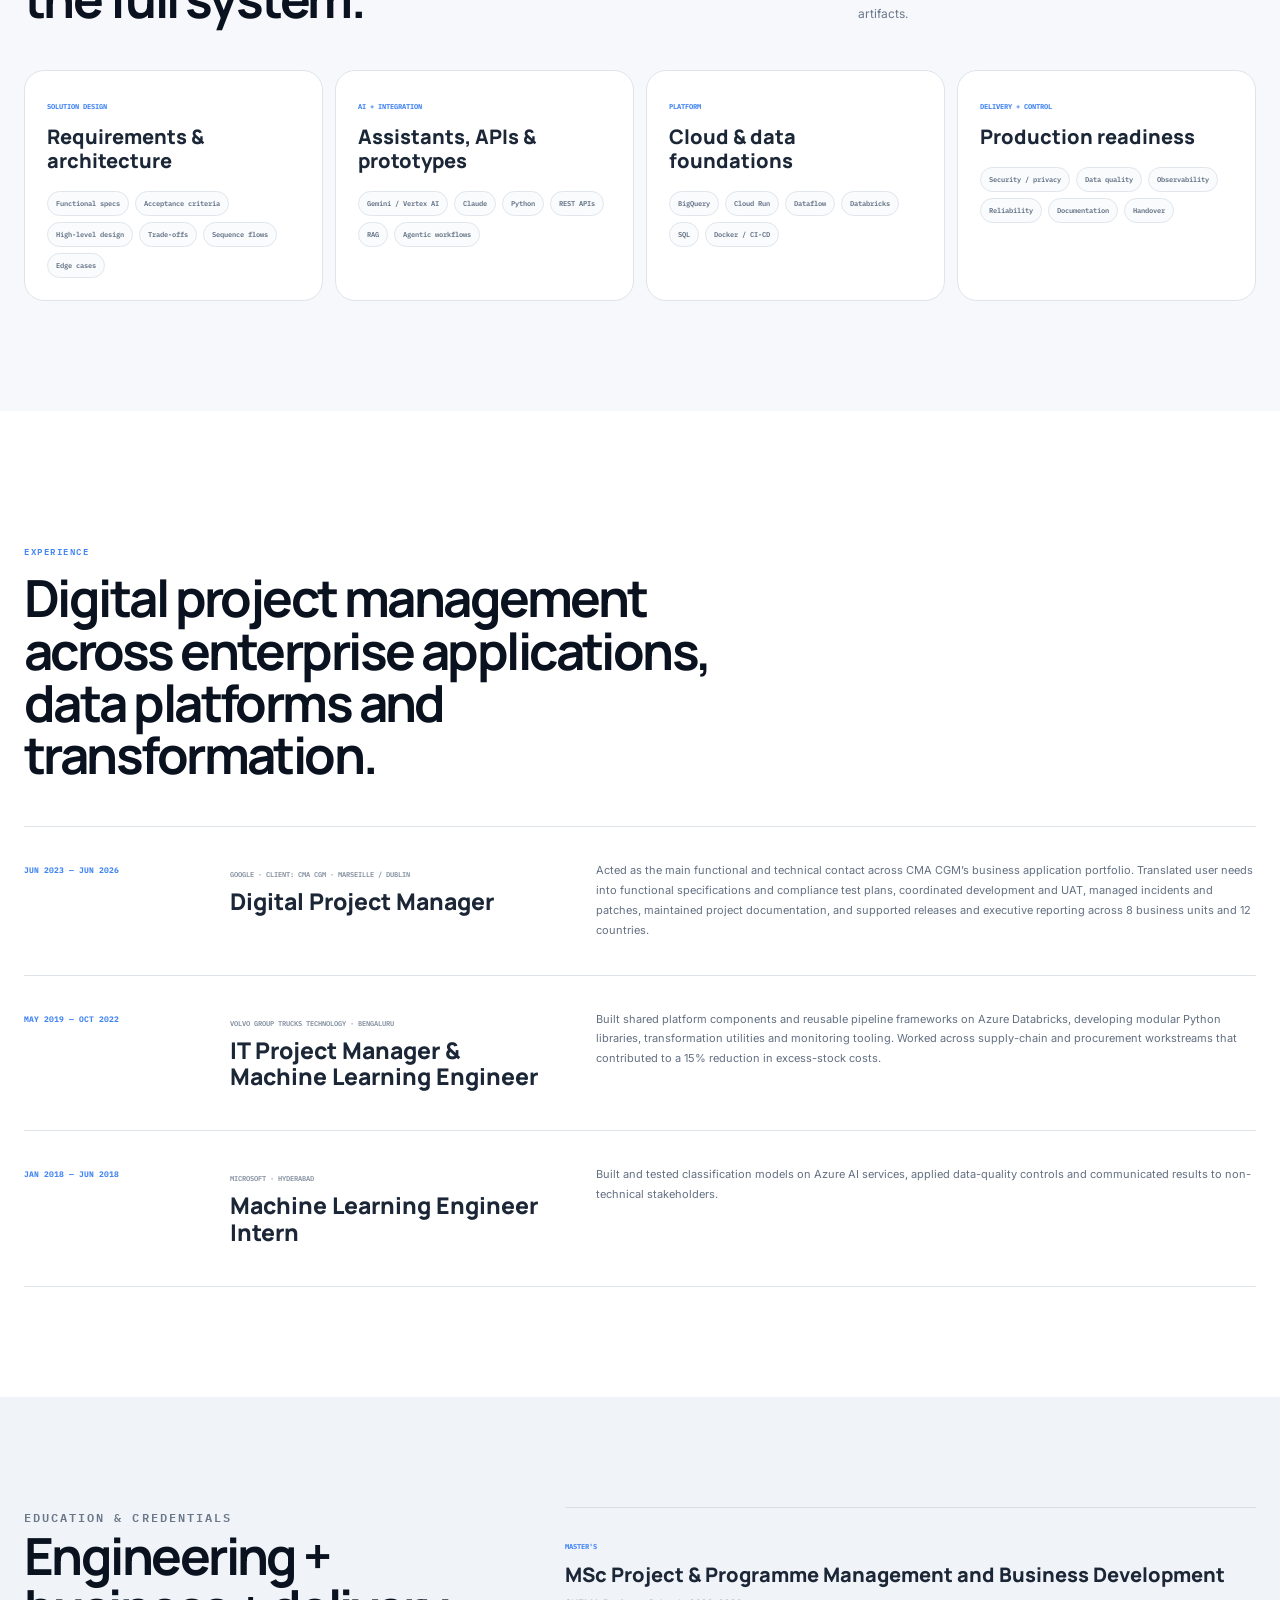
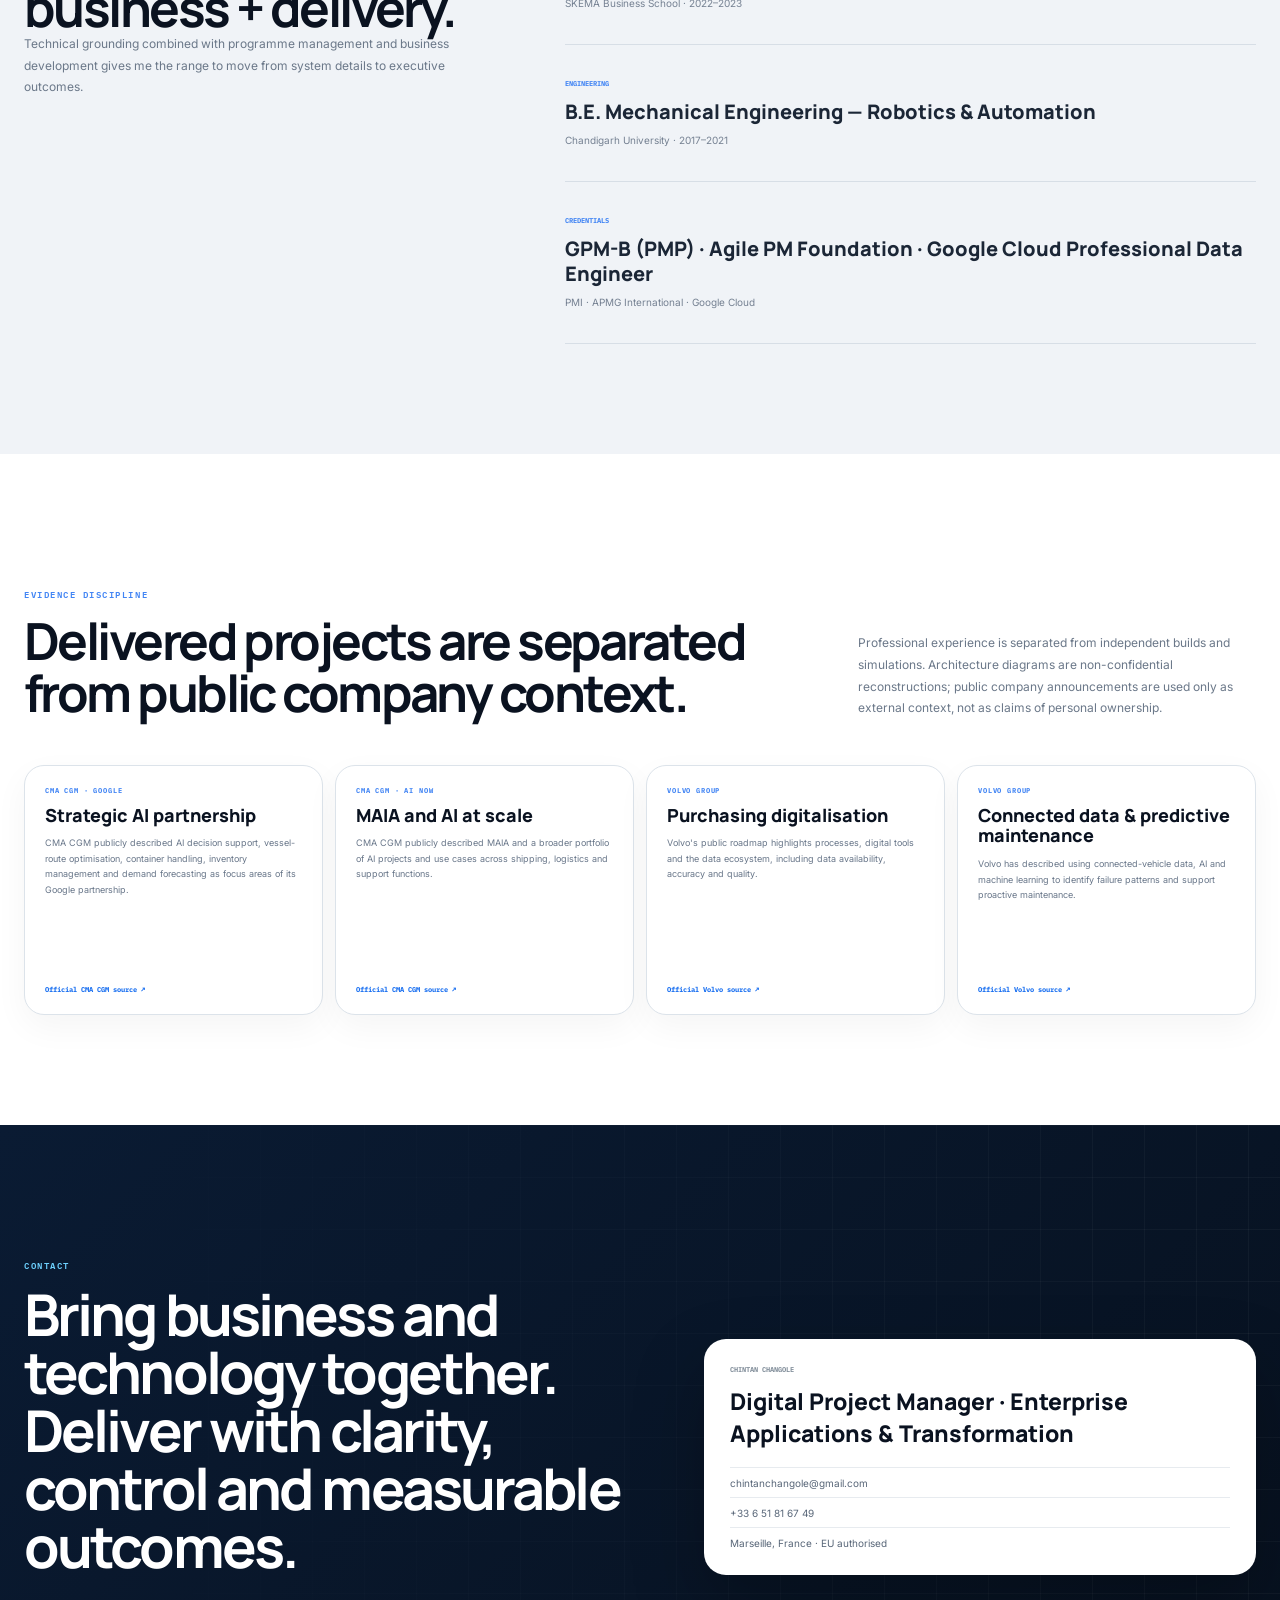
==== commit cddd9b83: "Tighten project provenance and add strategy and independent project filters" ====
--- a/index.html
+++ b/index.html
@@ -353,7 +353,7 @@
   <div class="shell productlab-shell">
     <div class="productlab-intro reveal">
       <div>
-        <p class="eyebrow light">FLAGSHIP ENGINEERING PROJECT · SHIPPING / LOGISTICS · GOOGLE CLOUD</p>
+        <p class="eyebrow light">INDEPENDENT SOLUTION DESIGN CASE STUDY · SHIPPING / LOGISTICS</p>
         <h2 id="shipping-assistant-title">Shipping Operations <span>Solution Design</span></h2>
         <p>A portfolio case study exploring how a shipping operations assistant could coordinate quote discovery, booking changes and document exceptions while keeping commercial terms and transactional state with trusted enterprise services. It is an illustrative solution-design exercise, not a claim of a deployed Gemini product.</p>
       </div>
@@ -677,7 +677,7 @@
   <div class="shell commerce-shell">
     <div class="commerce-head reveal">
       <div>
-        <p class="eyebrow light">FLAGSHIP CASE STUDY · GOOGLE CLOUD → CMA CGM HQ</p>
+        <p class="eyebrow light">PROFESSIONAL EXPERIENCE · GOOGLE CLOUD / CMA CGM</p>
         <h2>CMA CGM · Enterprise Application Delivery & Transformation</h2>
         <p class="commerce-lead">A view of my <b>digital project management scope</b>: business requirements, functional specifications, cross-team delivery coordination, UAT, incident management, release planning and production support across a complex shipping and logistics environment.</p>
       </div>
@@ -939,8 +939,8 @@
 <section id="projects" class="projects section">
   <div class="shell">
     <div class="section-head reveal">
-      <div><p class="eyebrow">SELECTED PROJECTS</p><h2>Deep case studies in solution design, enterprise integration, AI workflows, data platforms and production reliability.</h2></div>
-      <p>Each project opens into a full case study with requirements, before / after, runtime flow, system architecture, my exact role, controls, artifacts, design decisions and business impact.</p>
+      <div><p class="eyebrow">SELECTED PROJECTS</p><h2>Selected work across enterprise delivery, data engineering, analytics and independent AI product builds.</h2></div>
+      <p>Explore the work I delivered in enterprise environments alongside independent projects and clearly labelled simulations. Each case study distinguishes my contribution, business context and what is illustrative.</p>
     </div>
     <div class="project-filters reveal" id="projectFilters">
       <button class="active" data-filter="all">All</button>
@@ -949,7 +949,7 @@
       <button data-filter="data">Data engineering</button>
       <button data-filter="ml">AI / ML</button>
       <button data-filter="volvo">Volvo</button>
-      <button data-filter="governance">Governance</button>
+      <button data-filter="governance">Governance</button><button data-filter="strategy">Strategy</button><button data-filter="independent">Independent builds</button>
     </div>
     <div id="projectGrid" class="project-grid"></div>
   </div>
@@ -957,10 +957,10 @@
 
 <section id="volvo-deepdive" class="section volvo-deepdive">
   <div class="shell">
-    <div class="section-head reveal"><div><p class="eyebrow">VOLVO GROUP · DEEP DIVE</p><h2>Large-scale data engineering + operational ML for supply-chain decisions.</h2></div><p>My Volvo work combined Azure Databricks / PySpark pipelines, data-quality controls and ML lifecycle delivery with supply-chain and procurement decision support. Public Volvo examples are shown separately as industry context.</p></div>
+    <div class="section-head reveal"><div><p class="eyebrow">VOLVO GROUP · DEEP DIVE</p><h2>Shared data engineering and operational analytics for supply-chain decisions.</h2></div><p>My Volvo work combined Azure Databricks / PySpark pipelines, data-quality controls and ML lifecycle delivery with supply-chain and procurement decision support. Public Volvo examples are shown separately as industry context.</p></div>
     <div class="volvo-tabs reveal" id="volvoTabs"><button class="active" data-volvo-tab="work">My work</button><button data-volvo-tab="platform">Data platform</button><button data-volvo-tab="ml">Predictive ML</button><button data-volvo-tab="context">Public Volvo context</button></div>
     <div class="volvo-panel active" data-volvo-panel="work">
-      <div class="volvo-impact-grid"><article><small>SCALE</small><b>500M+ rows / month</b><p>High-volume supply-chain and operational data processed through Databricks / PySpark workflows.</p></article><article><small>BUSINESS IMPACT</small><b>15% excess-stock cost reduction</b><p>Analytics and process improvements contributed to lower excess inventory costs.</p></article><article><small>ML LIFECYCLE</small><b>Classification · recommendation · forecasting</b><p>Production-oriented model workflows connected data preparation to operational decision support.</p></article><article><small>DELIVERY</small><b>Gothenburg ↔ Bengaluru</b><p>Cross-functional coordination across business and technical teams.</p></article></div>
+      <div class="volvo-impact-grid"><article><small>SCALE</small><b>500M+ rows / month</b><p>CV-reported processing volume across supply-chain and operational data workflows.</p></article><article><small>BUSINESS IMPACT</small><b>15% excess-stock cost reduction</b><p>Analytics and process improvements contributed to lower excess inventory costs.</p></article><article><small>ML LIFECYCLE</small><b>Classification · recommendation · forecasting</b><p>Production-oriented model workflows connected data preparation to operational decision support.</p></article><article><small>DELIVERY</small><b>Gothenburg ↔ Bengaluru</b><p>Cross-functional coordination across business and technical teams.</p></article></div>
       <div class="volvo-flow"><span>ERP / procurement</span><i>→</i><span>ERP / enterprise ingestion</span><i>→</i><span>Databricks / PySpark</span><i>→</i><span>Quality + features</span><i>→</i><span>ML / forecast</span><i>→</i><span>Planning action</span></div>
     </div>
     <div class="volvo-panel" data-volvo-panel="platform"><div class="volvo-arch-grid"><article><small>01 · SOURCES</small><b>ERP · procurement · supply-chain systems</b><p>Orders, inventory, supplier, operational and master data.</p></article><article><small>02 · INTEGRATION</small><b>Enterprise ingestion / connectors</b><p>Repeatable source movement and transformation hand-off.</p></article><article><small>03 · PROCESSING</small><b>Azure Databricks + PySpark</b><p>Distributed joins, aggregations, feature preparation and performance optimisation.</p></article><article><small>04 · QUALITY</small><b>Validation + reconciliation</b><p>Protect forecasting and ML from source-data defects.</p></article><article><small>05 · ML</small><b>PySpark / scikit-learn</b><p>Classification, recommendation and forecasting workflows.</p></article><article><small>06 · DECISION</small><b>Planning + inventory + procurement</b><p>Operational outputs translated into prioritised business actions.</p></article></div></div>
@@ -1059,7 +1059,7 @@
 
 <section id="sources" class="section sources-section">
   <div class="shell">
-    <div class="section-head reveal"><div><p class="eyebrow">EVIDENCE DISCIPLINE</p><h2>Delivered projects are separated from public company context.</h2></div><p>Case studies describe my delivered or deployed work. Architecture diagrams are non-confidential portfolio reconstructions where necessary, while public company initiatives remain clearly separated from my personal project ownership.</p></div>
+    <div class="section-head reveal"><div><p class="eyebrow">EVIDENCE DISCIPLINE</p><h2>Delivered projects are separated from public company context.</h2></div><p>Professional experience is separated from independent builds and simulations. Architecture diagrams are non-confidential reconstructions; public company announcements are used only as external context, not as claims of personal ownership.</p></div>
     <div class="source-grid">
       <article class="source-card reveal"><small>CMA CGM · GOOGLE</small><h3>Strategic AI partnership</h3><p>CMA CGM publicly described AI decision support, vessel-route optimisation, container handling, inventory management and demand forecasting as focus areas of its Google partnership.</p><a href="https://www.cmacgm-group.com/en/news-media/cma-cgm-embarks-strategic-partnership-with-google" target="_blank" rel="noreferrer">Official CMA CGM source ↗</a></article>
       <article class="source-card reveal"><small>CMA CGM · AI NOW</small><h3>MAIA and AI at scale</h3><p>CMA CGM publicly described MAIA and a broader portfolio of AI projects and use cases across shipping, logistics and support functions.</p><a href="https://www.cmacgm-group.com/en/news-media/ai-now-summit-ai-deployment-across-cma-cgm-group-operations" target="_blank" rel="noreferrer">Official CMA CGM source ↗</a></article>
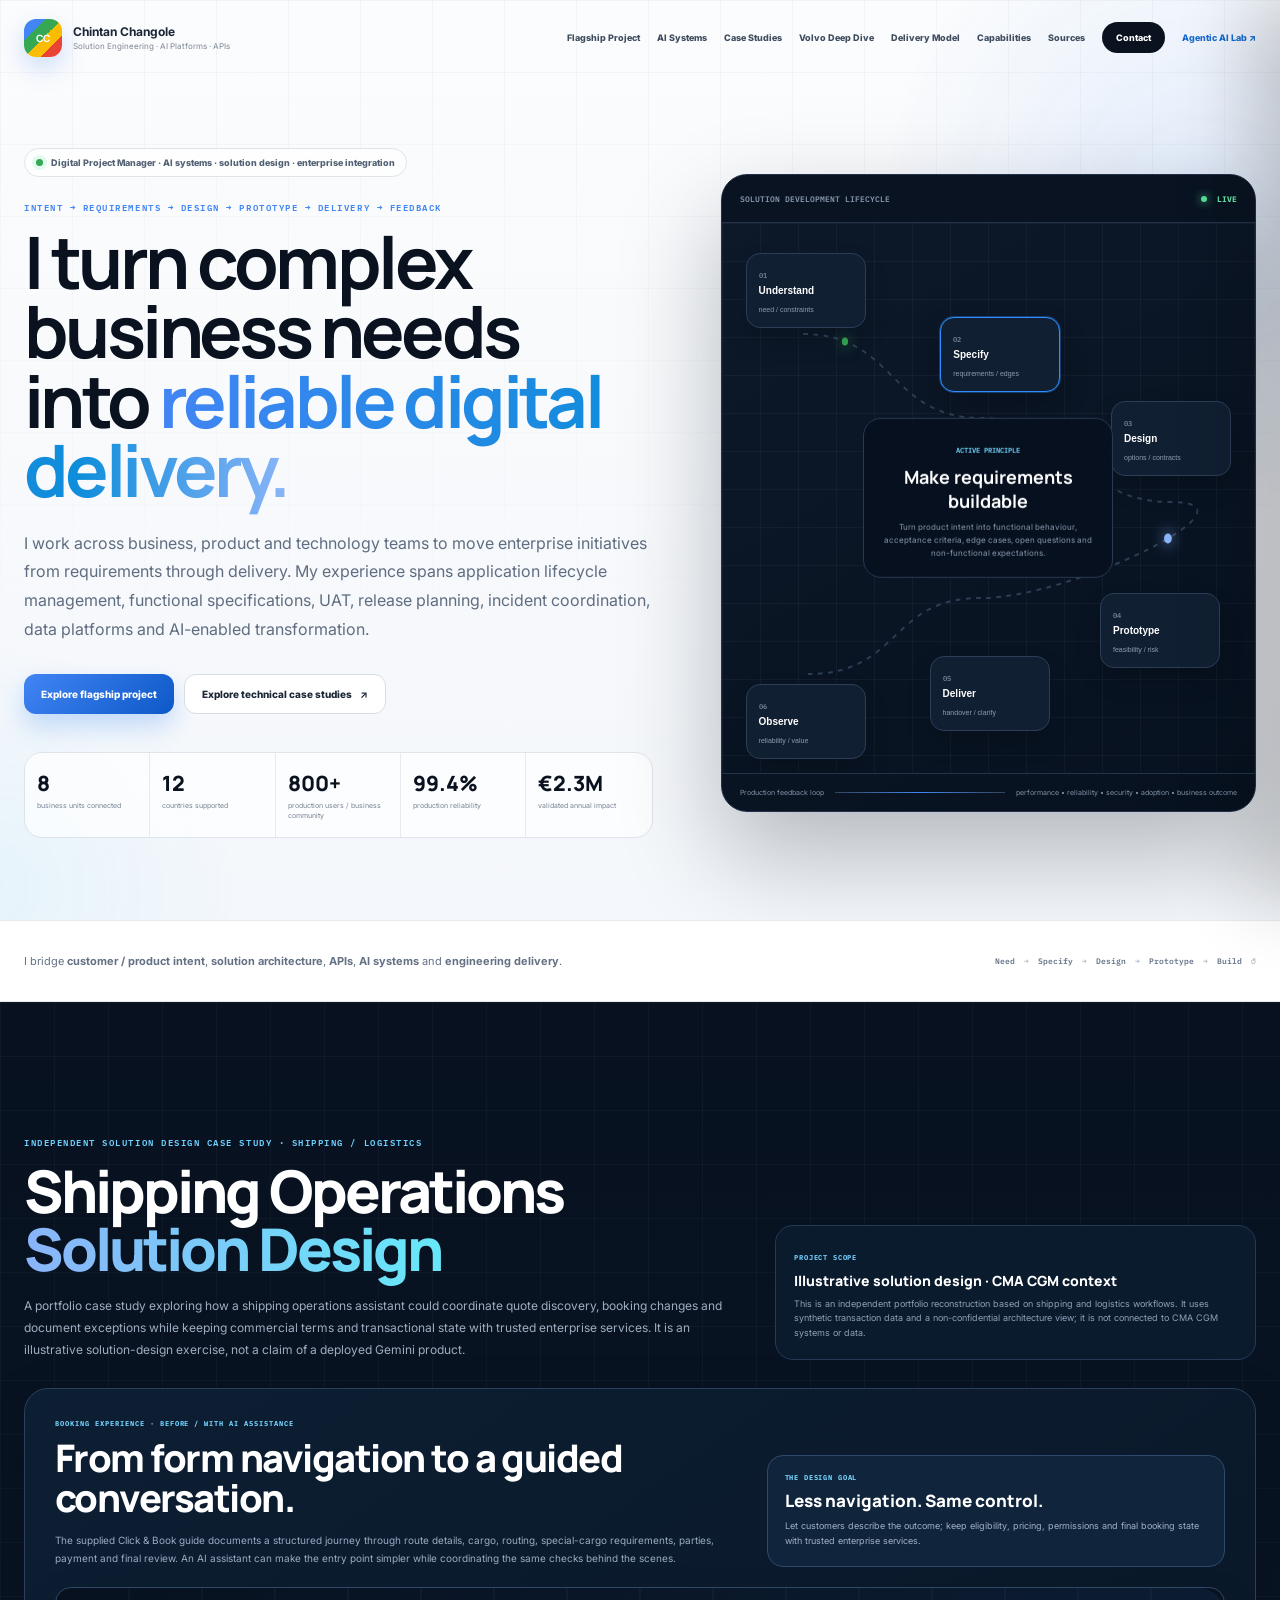
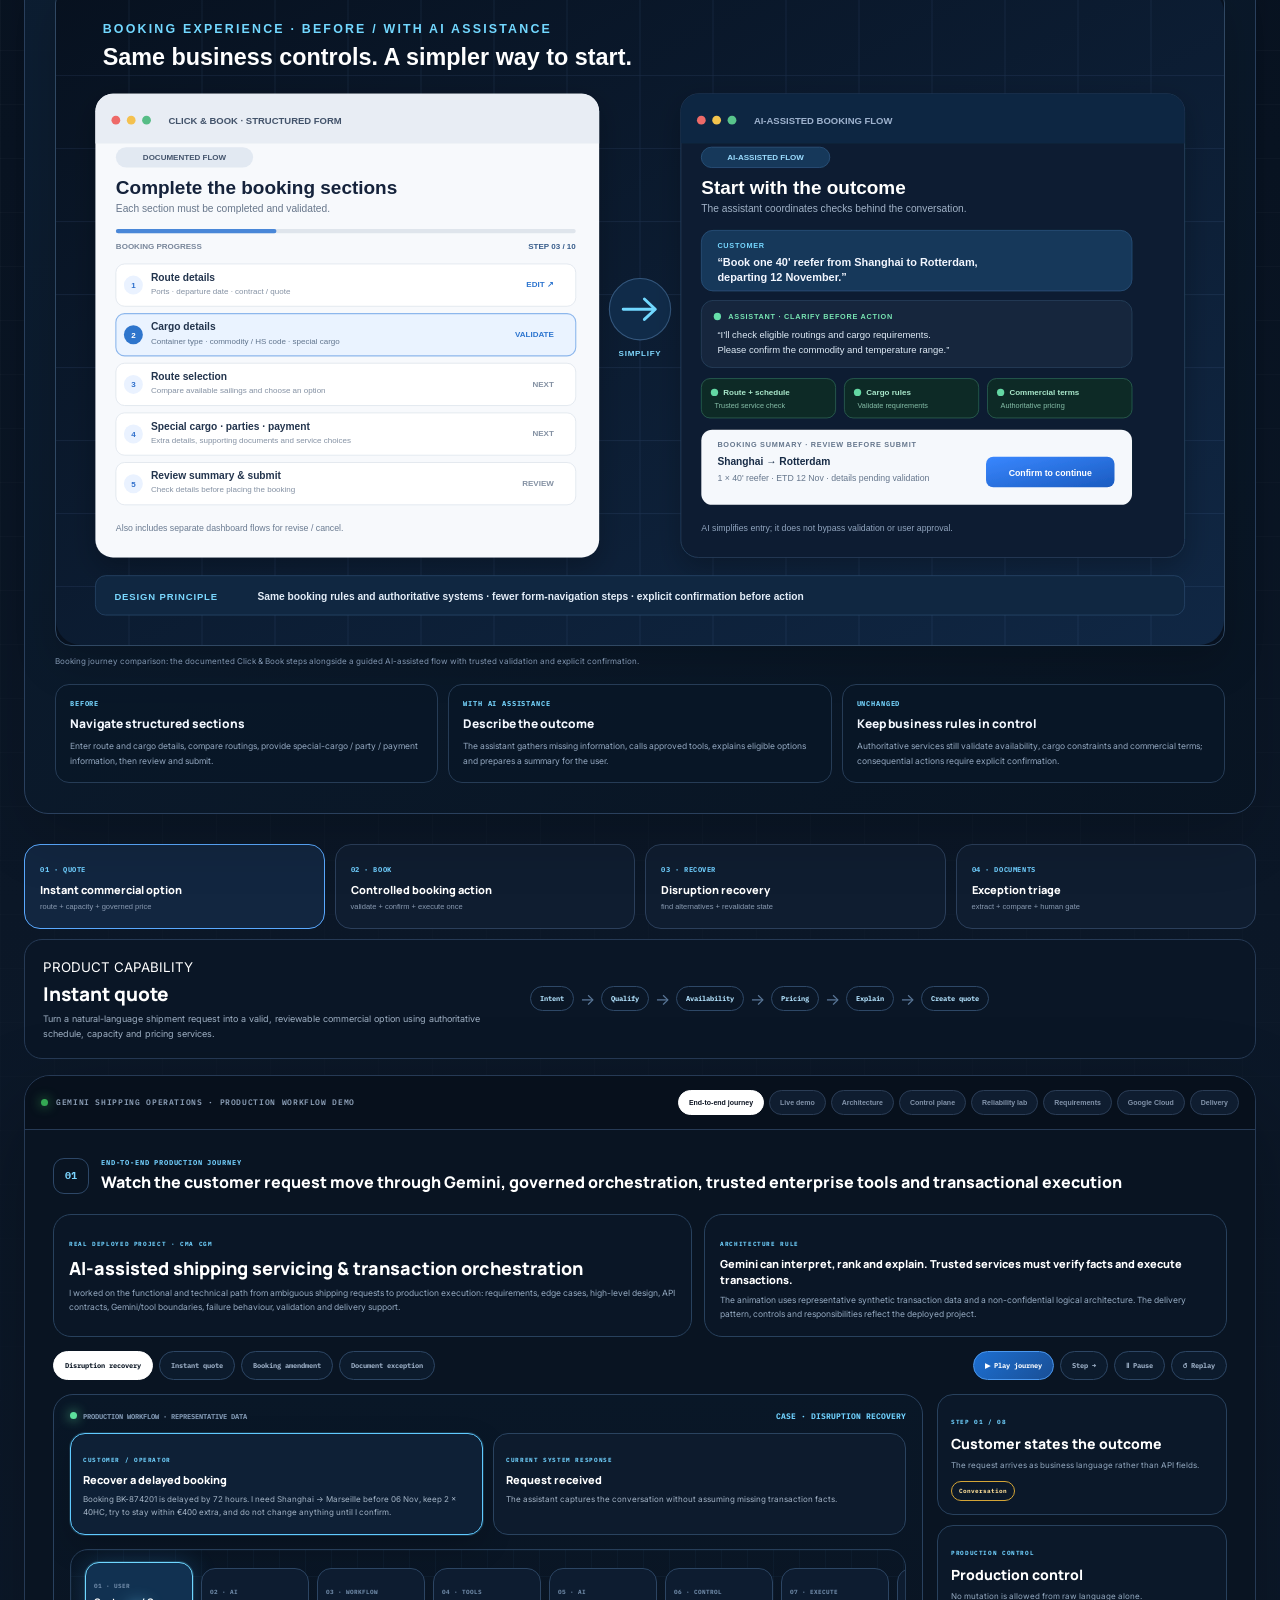
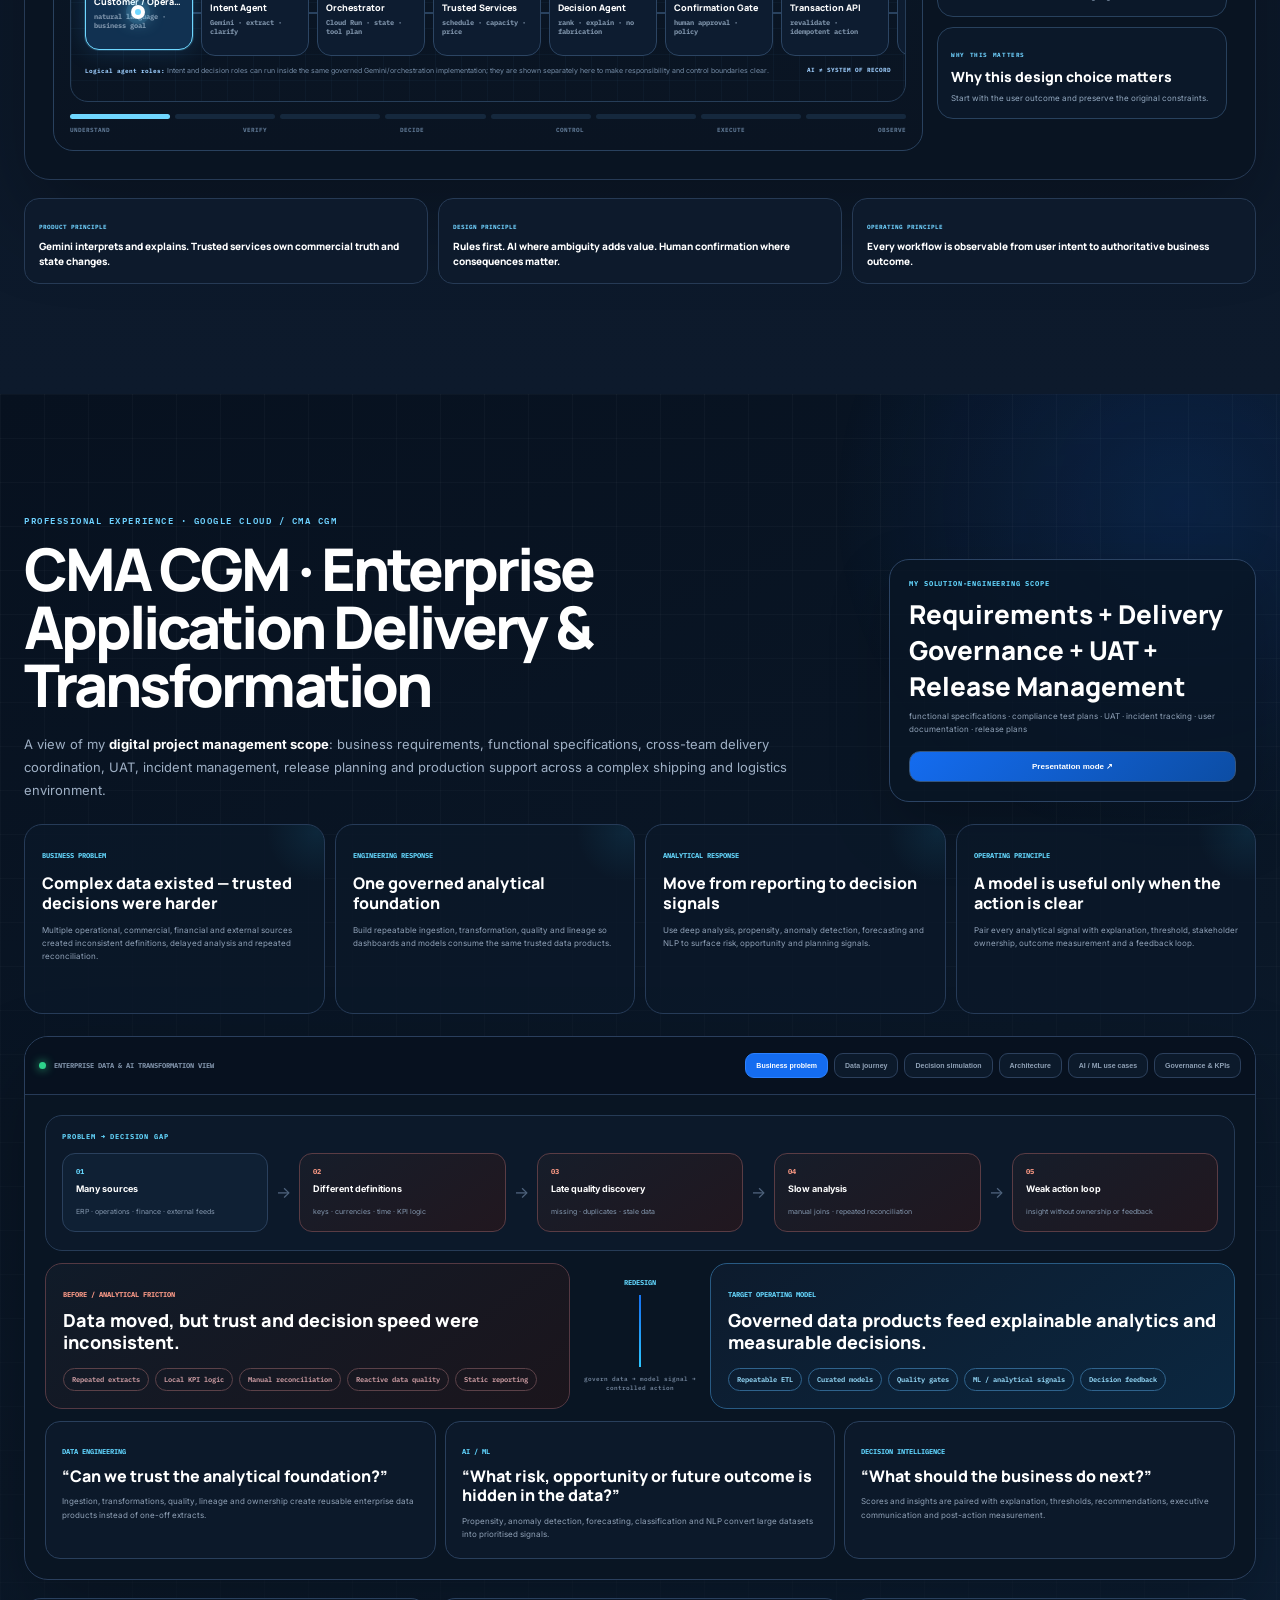
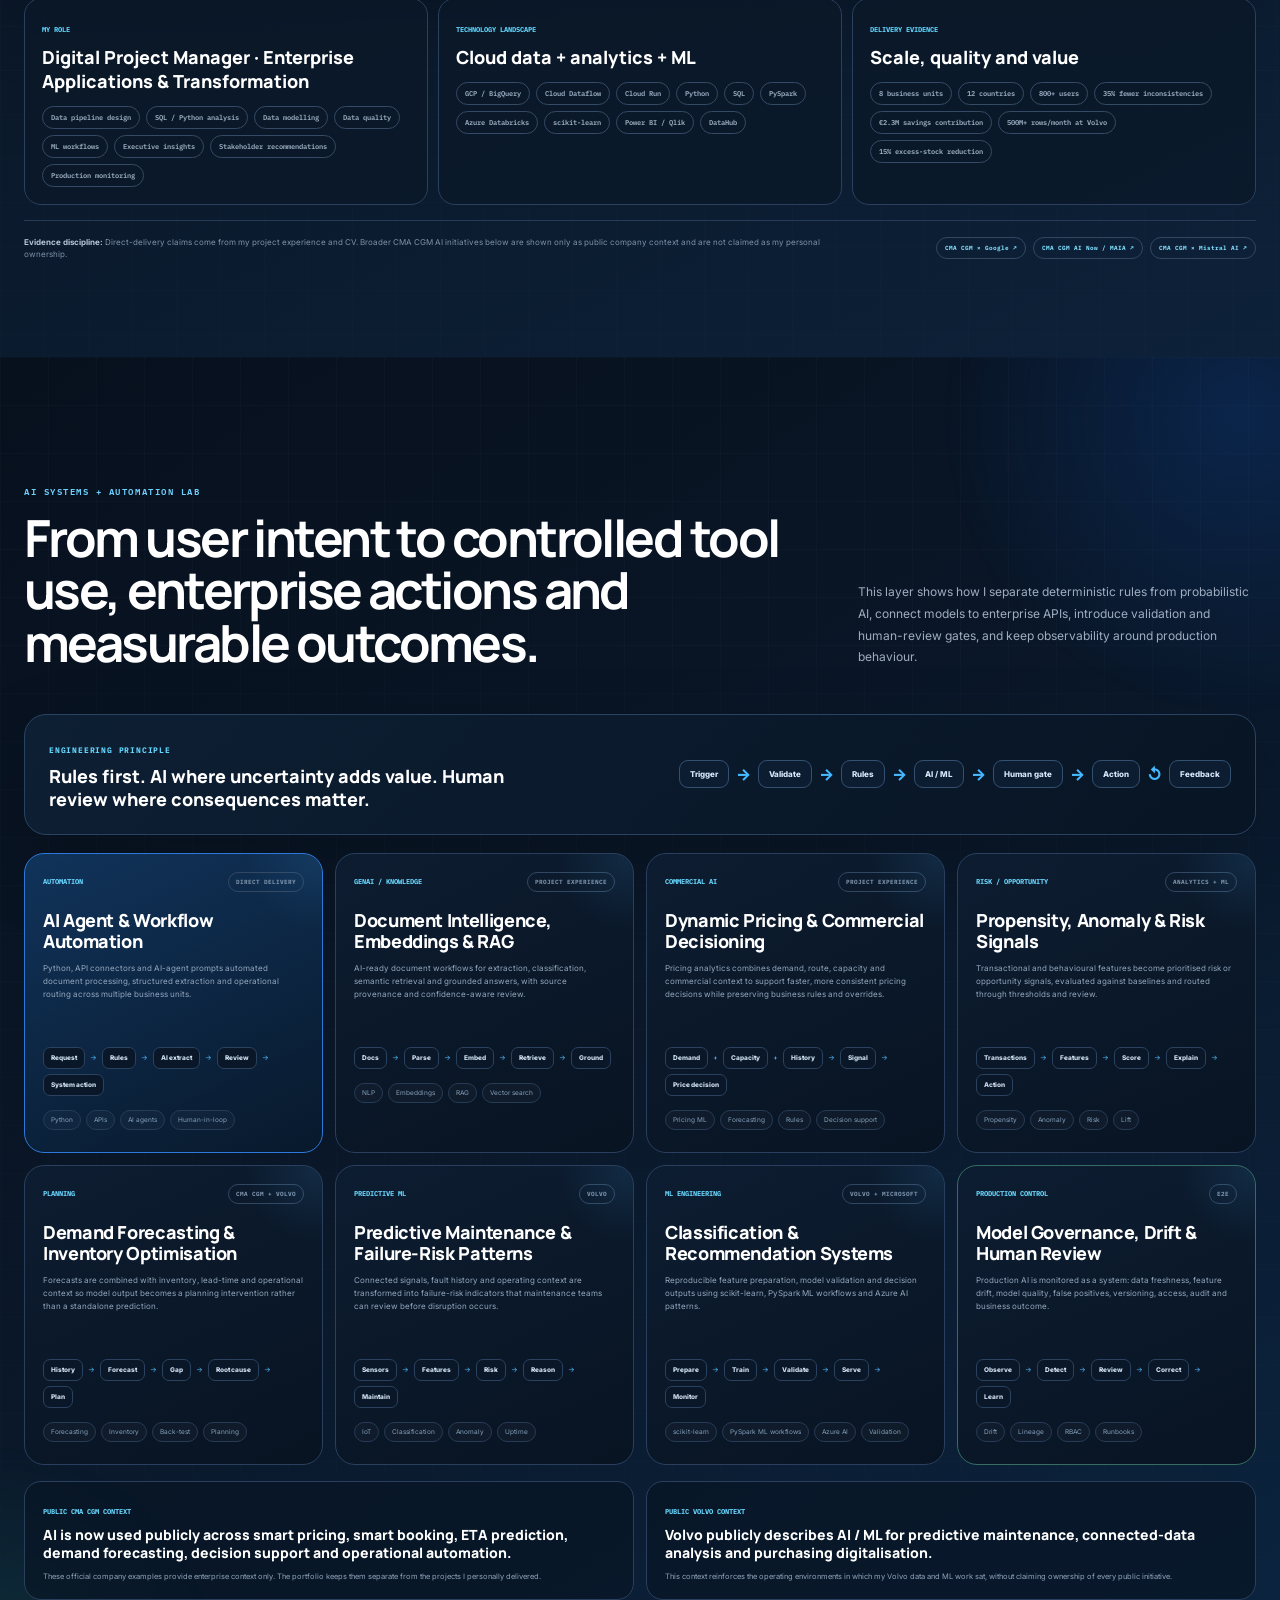
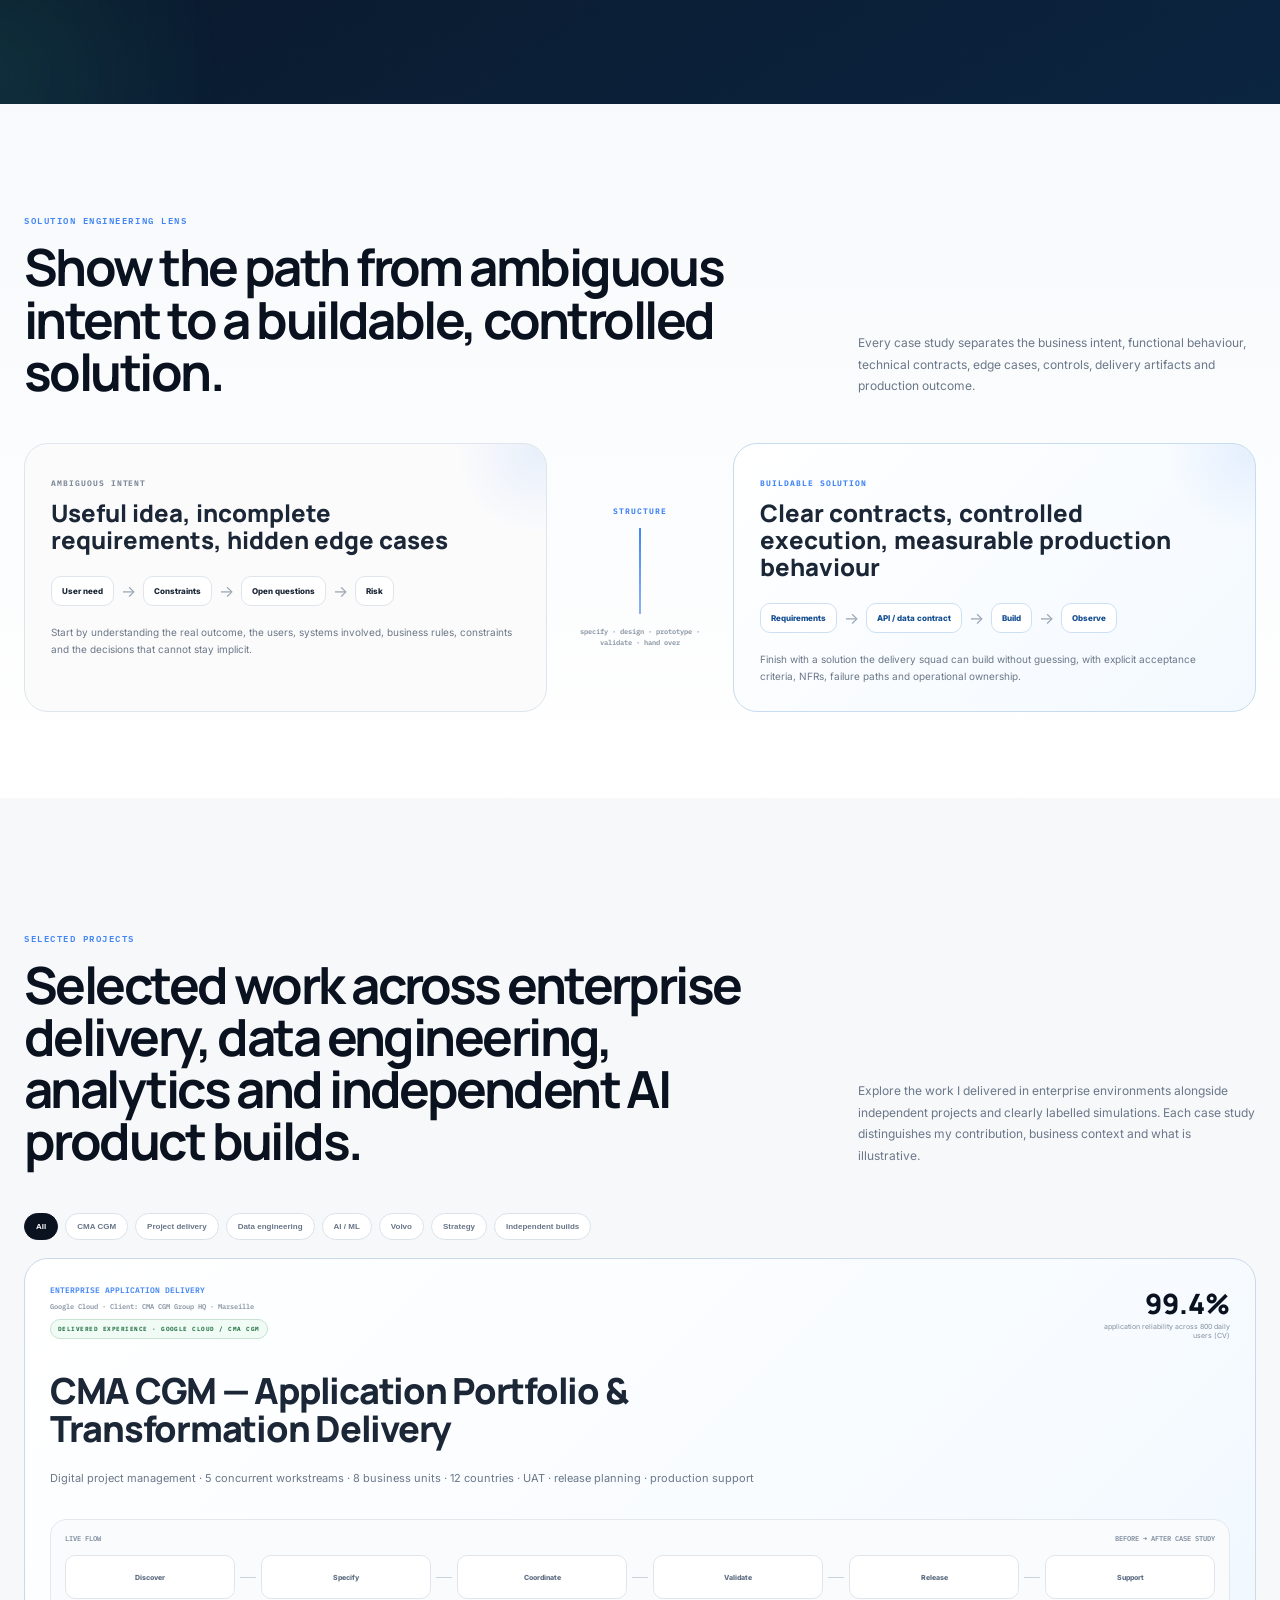
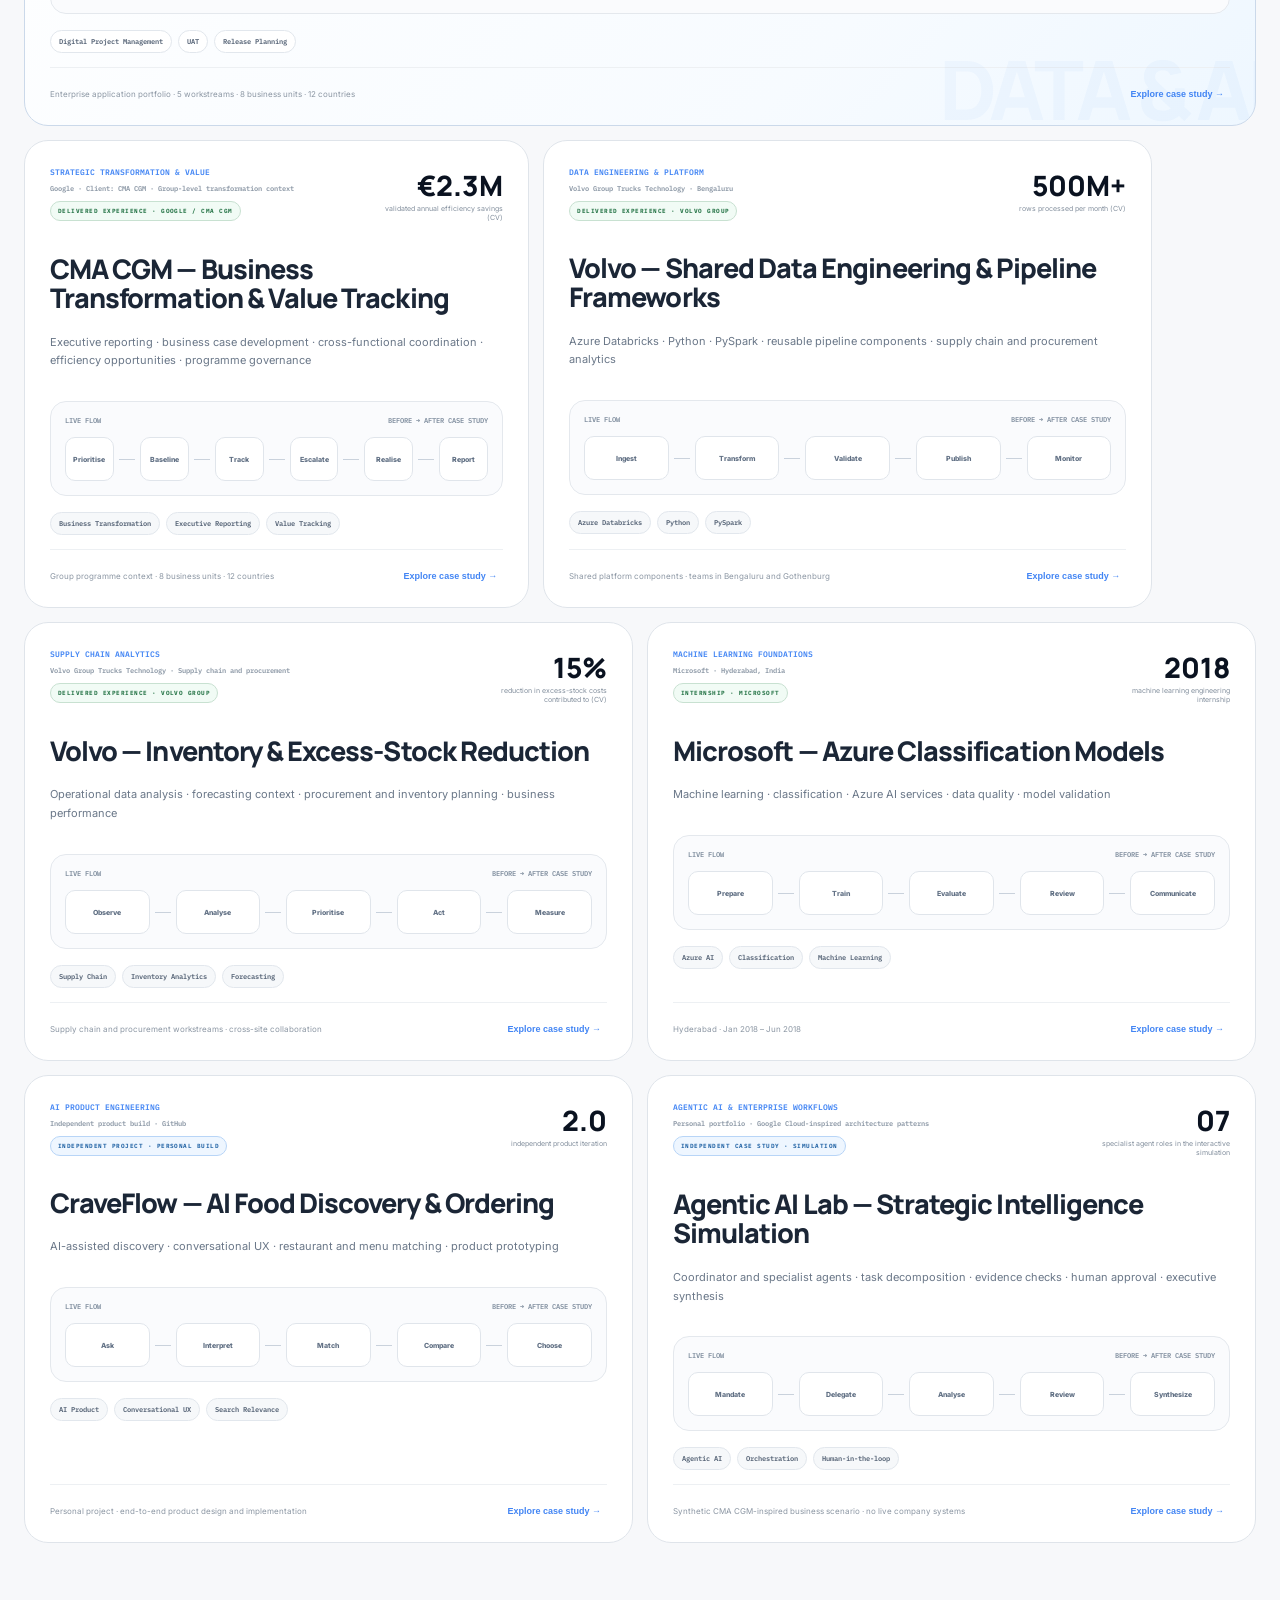
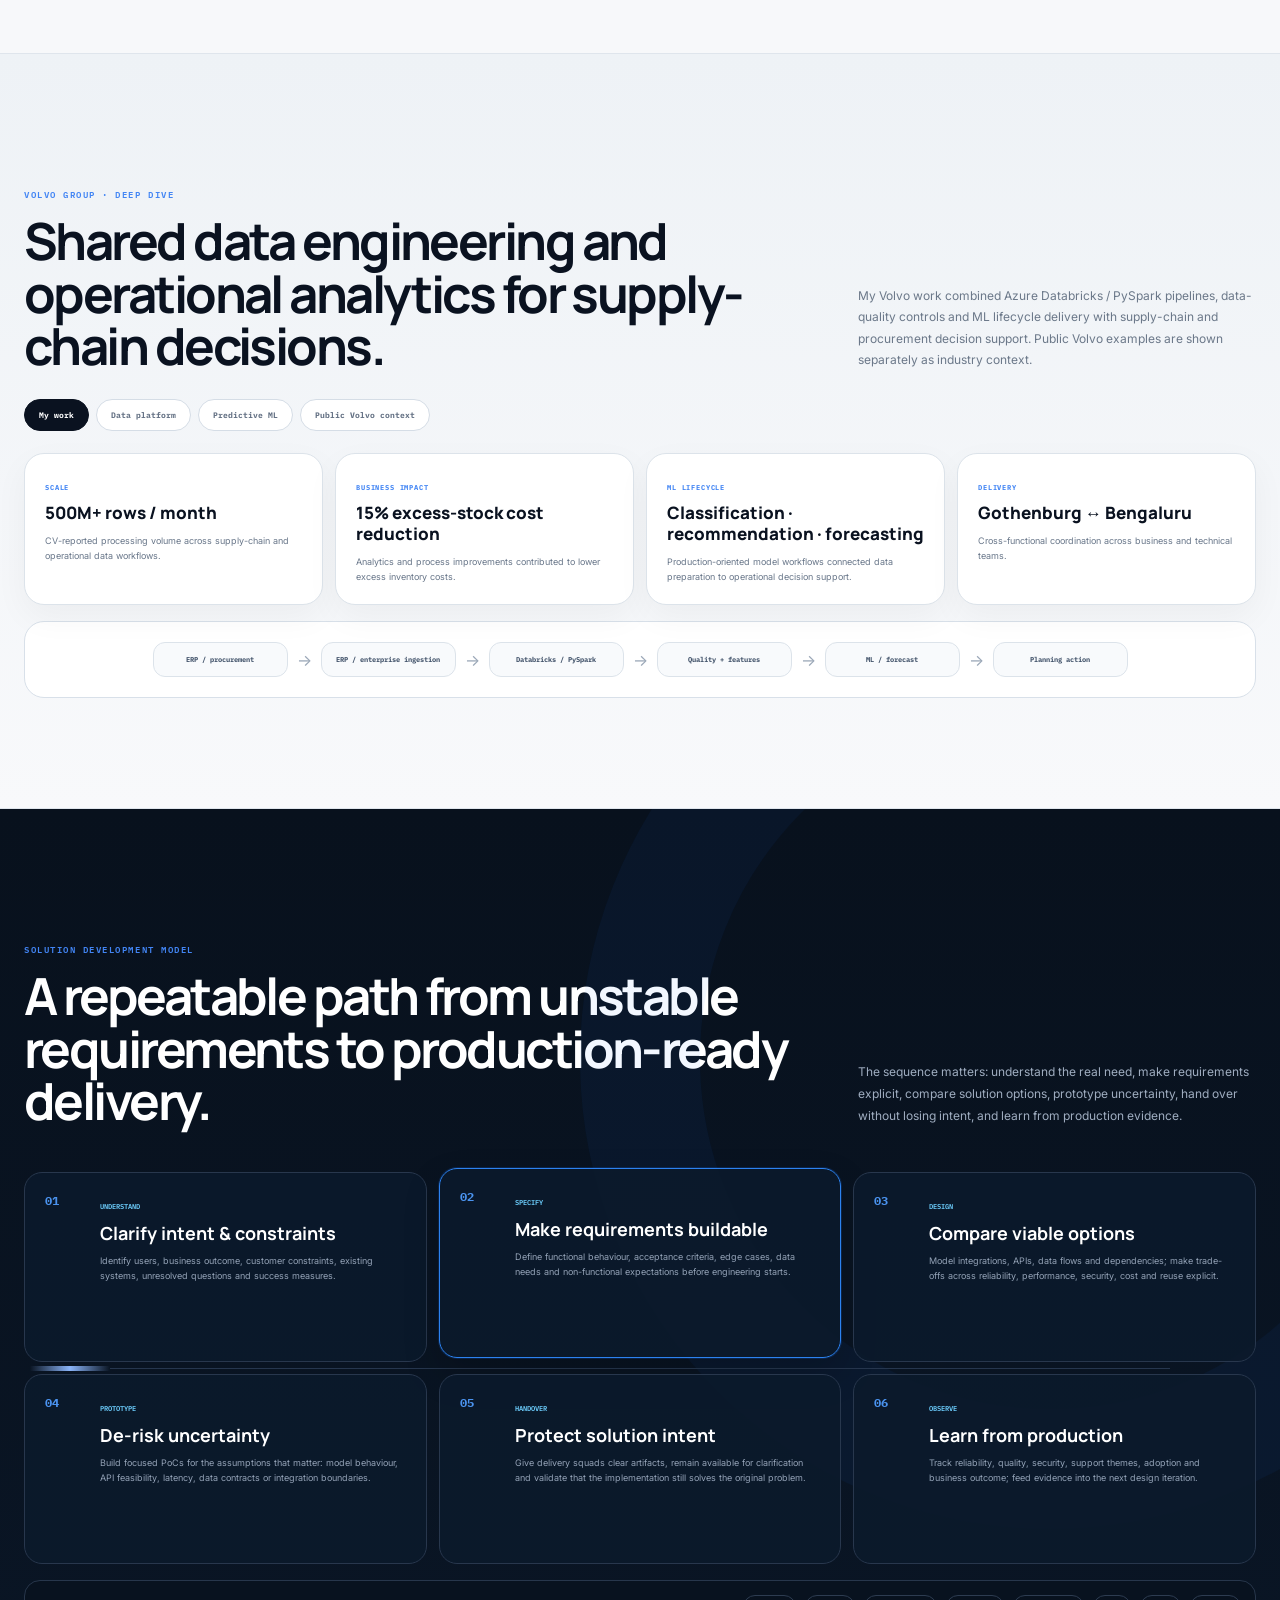
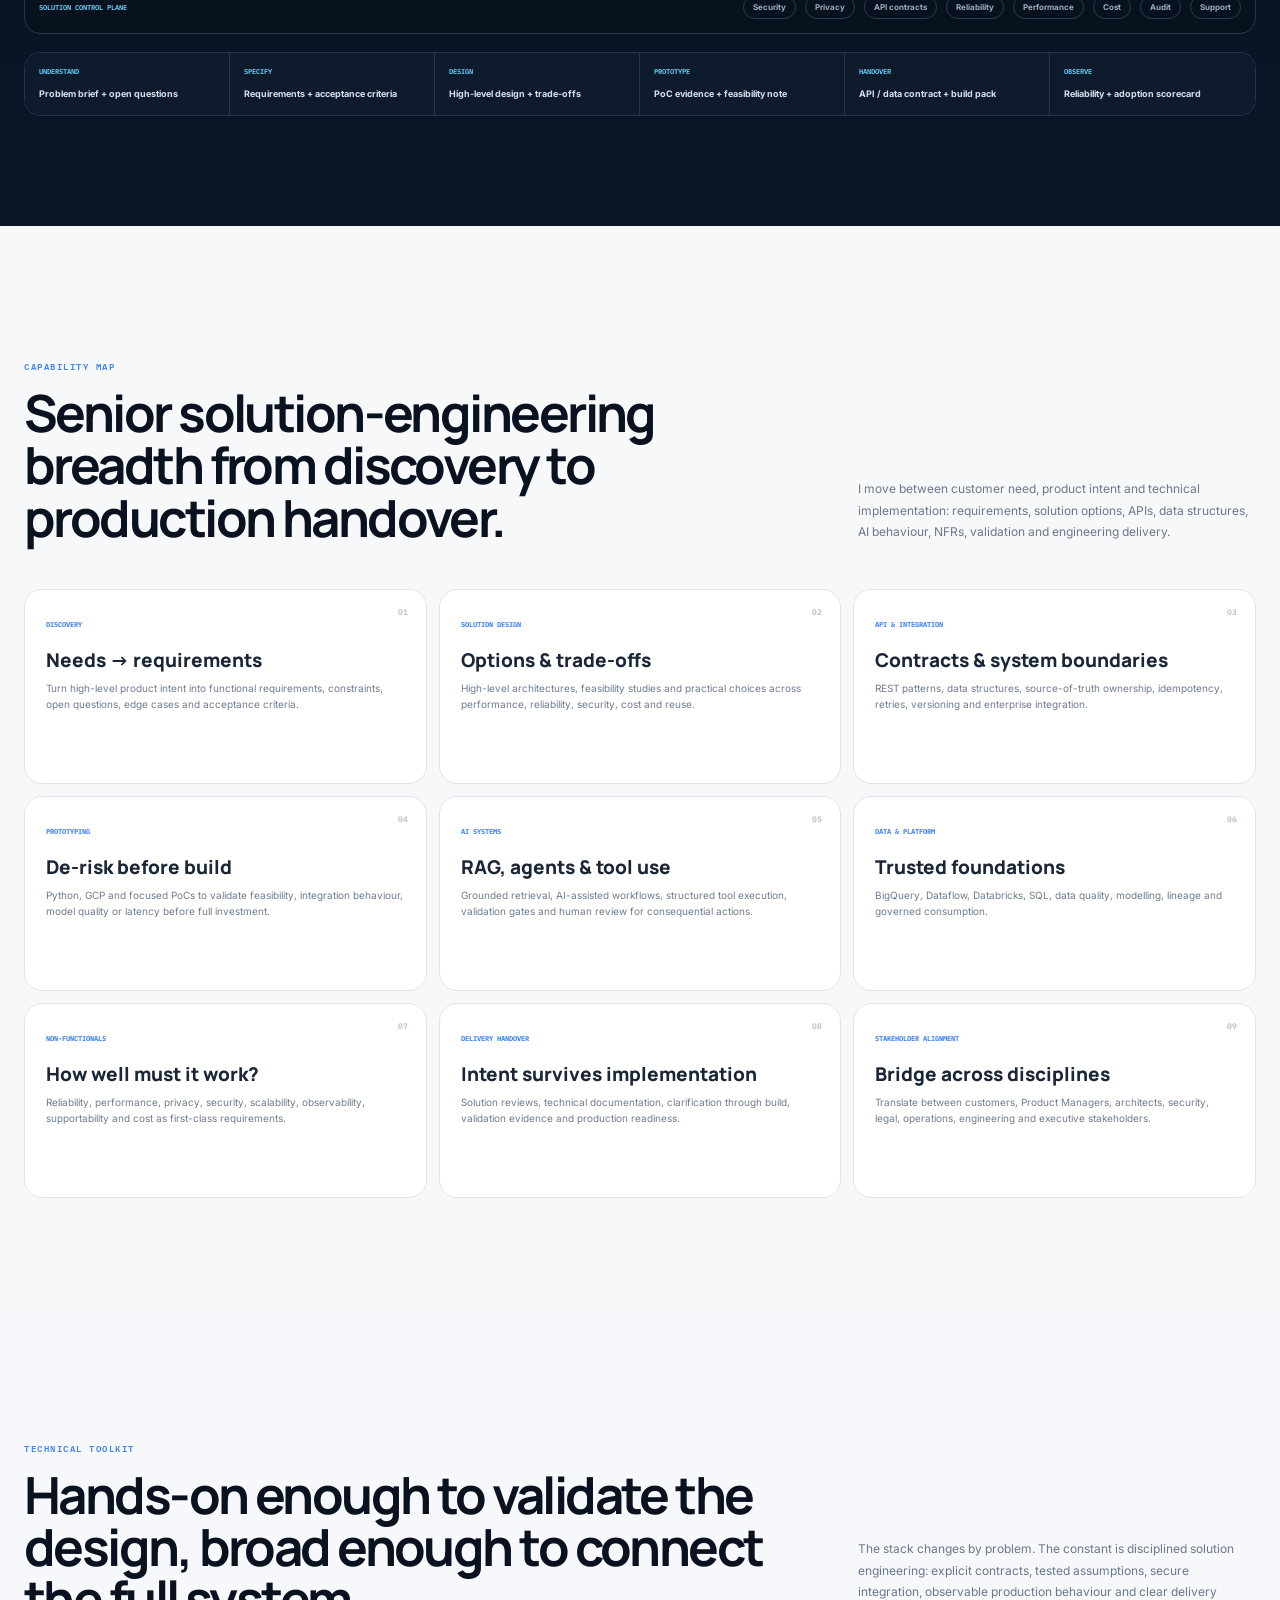
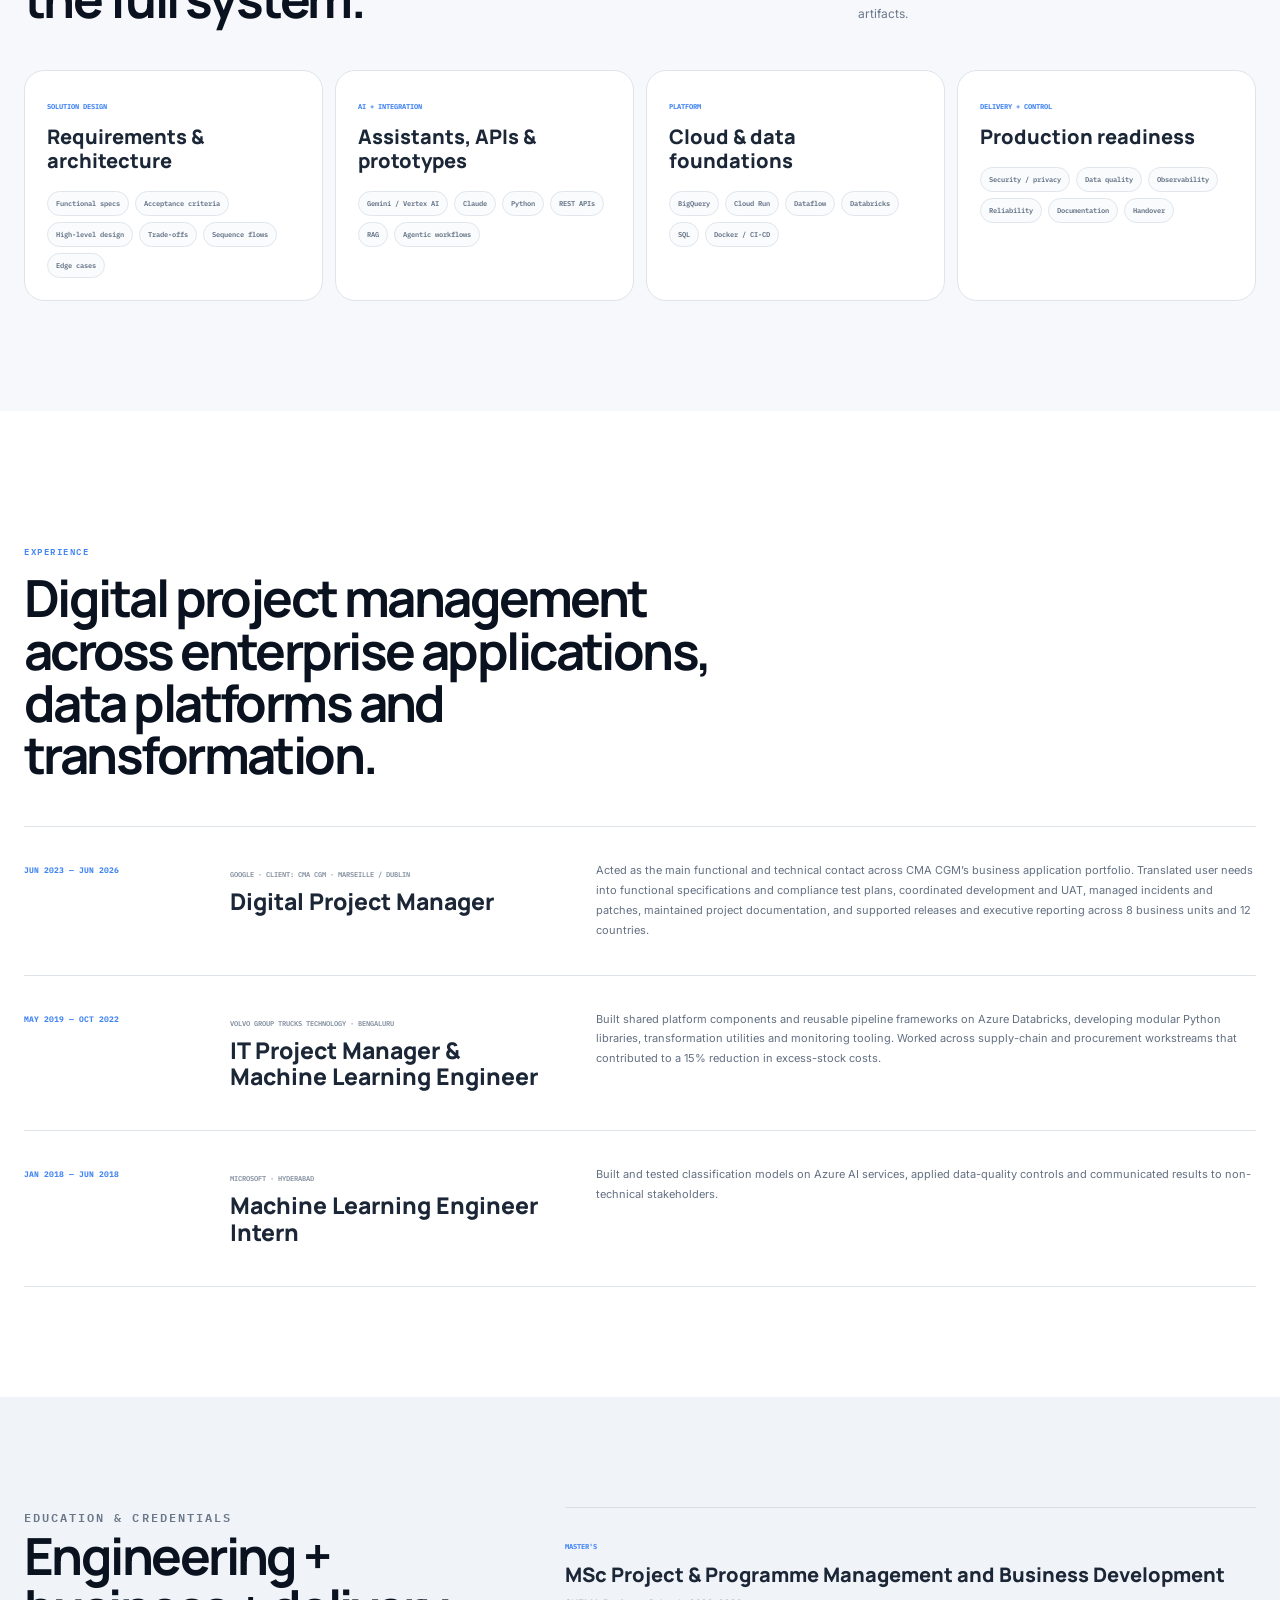
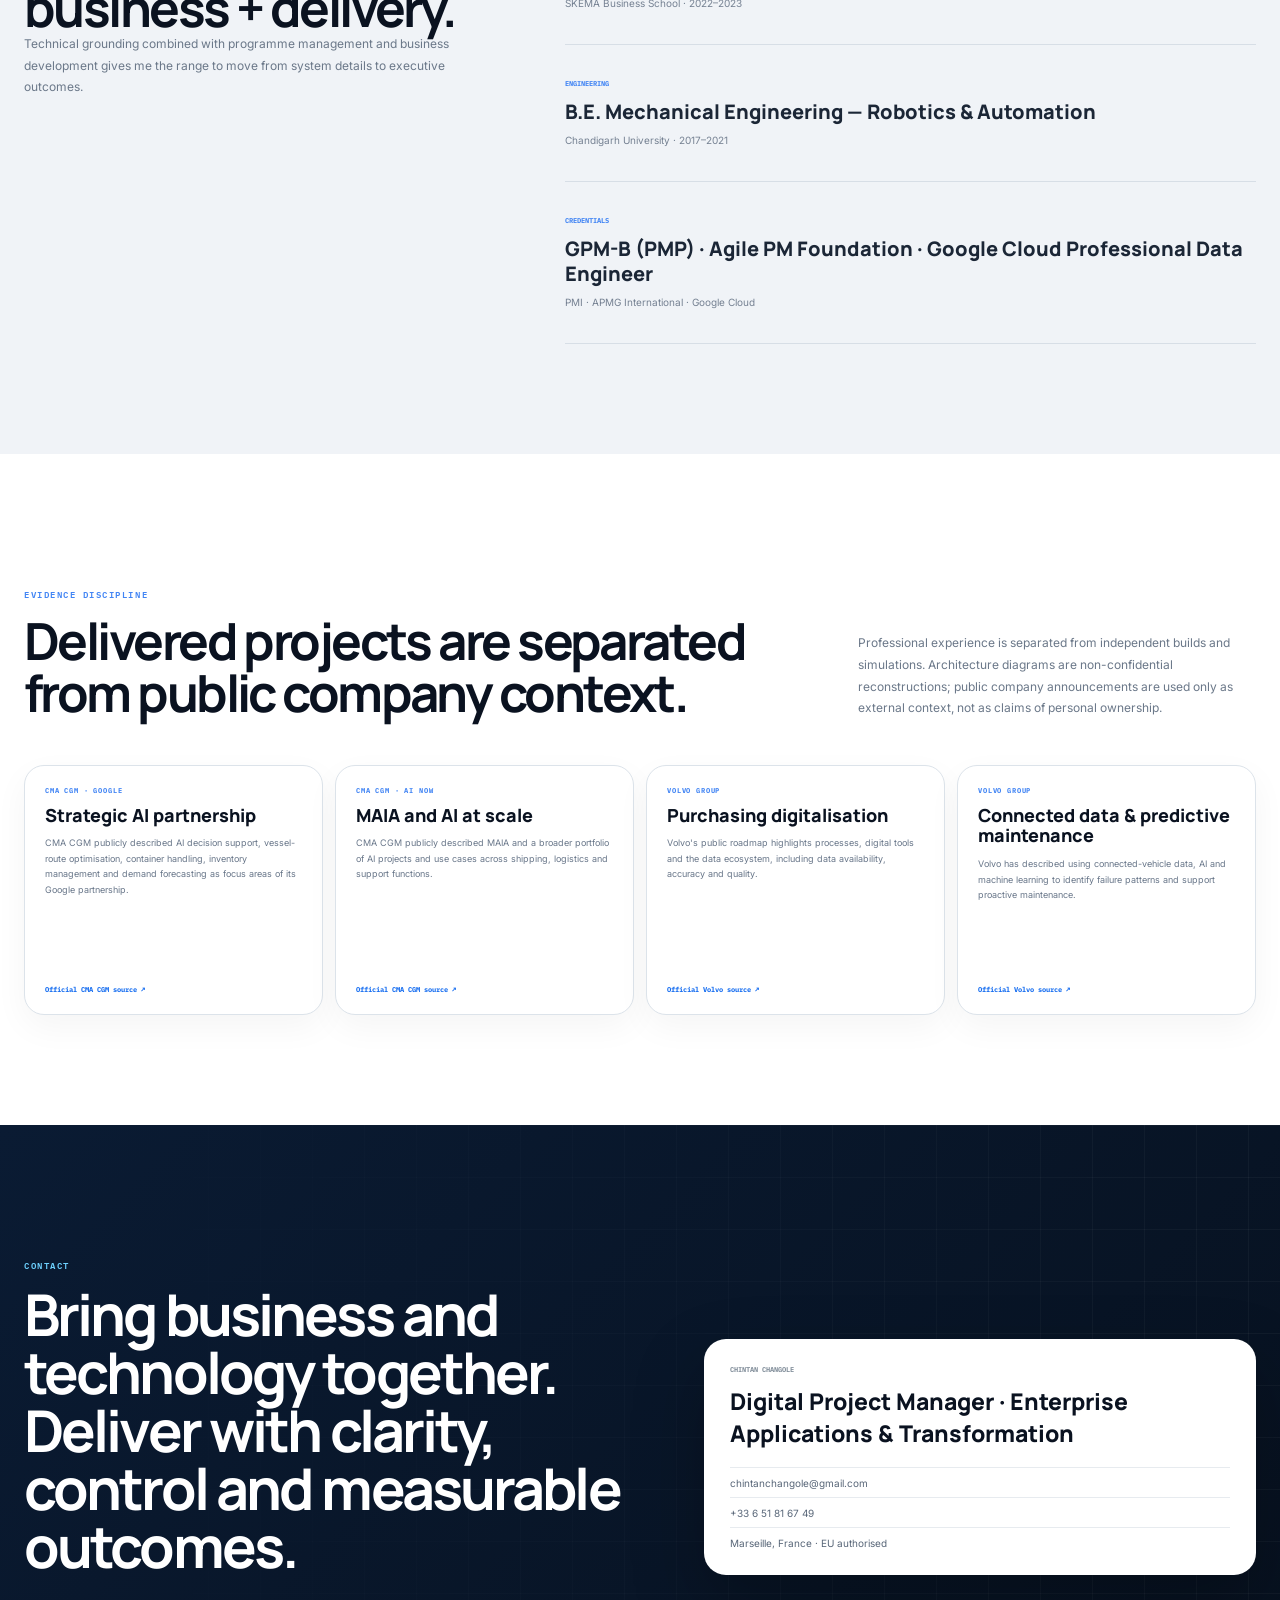
==== commit 41c1bbf5: "Polish portfolio metadata and align project filters with actual case studies" ====
--- a/index.html
+++ b/index.html
@@ -5,7 +5,7 @@
 <meta name="viewport" content="width=device-width,initial-scale=1">
 <meta name="description" content="Chintan Changole — Digital project management, enterprise applications, data and AI transformation. From requirements and governance to delivery, UAT and operational support.">
 <meta name="theme-color" content="#07111f">
-<title>Chintan Changole | Solution Engineering · AI Platforms · APIs · Prototyping</title>
+<title>Chintan Changole | Digital Project Manager · Enterprise Applications · Data & AI</title>
 <link rel="preconnect" href="https://fonts.googleapis.com">
 <link rel="preconnect" href="https://fonts.gstatic.com" crossorigin>
 <link href="https://fonts.googleapis.com/css2?family=Inter:wght@400;500;600;700;800&family=Manrope:wght@500;600;700;800&family=IBM+Plex+Mono:wght@500;600&display=swap" rel="stylesheet">
@@ -945,11 +945,11 @@
     <div class="project-filters reveal" id="projectFilters">
       <button class="active" data-filter="all">All</button>
       <button data-filter="cma">CMA CGM</button>
-      <button data-filter="solution">Solution design</button>
+      <button data-filter="delivery">Project delivery</button>
       <button data-filter="data">Data engineering</button>
       <button data-filter="ml">AI / ML</button>
       <button data-filter="volvo">Volvo</button>
-      <button data-filter="governance">Governance</button><button data-filter="strategy">Strategy</button><button data-filter="independent">Independent builds</button>
+      <button data-filter="strategy">Strategy</button><button data-filter="independent">Independent builds</button>
     </div>
     <div id="projectGrid" class="project-grid"></div>
   </div>
@@ -1114,7 +1114,7 @@
  });
  return [
  make({
-  id:"cma-enterprise-application-delivery",order:1,provenance:"DELIVERED EXPERIENCE · GOOGLE CLOUD / CMA CGM",company:"Google Cloud · Client: CMA CGM Group HQ · Marseille",category:"cma",categories:["delivery","transformation"],featured:true,spotlight:true,
+  id:"cma-enterprise-application-delivery",order:1,provenance:"DELIVERED EXPERIENCE · GOOGLE CLOUD / CMA CGM",company:"Google Cloud · Client: CMA CGM Group HQ · Marseille",category:"cma",categories:["delivery","transformation","solution"],featured:true,spotlight:true,
   kicker:"ENTERPRISE APPLICATION DELIVERY",title:"CMA CGM — Application Portfolio & Transformation Delivery",
   subtitle:"Digital project management · 5 concurrent workstreams · 8 business units · 12 countries · UAT · release planning · production support",
   metric:"99.4%",metricLabel:"application reliability across 800 daily users (CV)",scale:"Enterprise application portfolio · 5 workstreams · 8 business units · 12 countries",
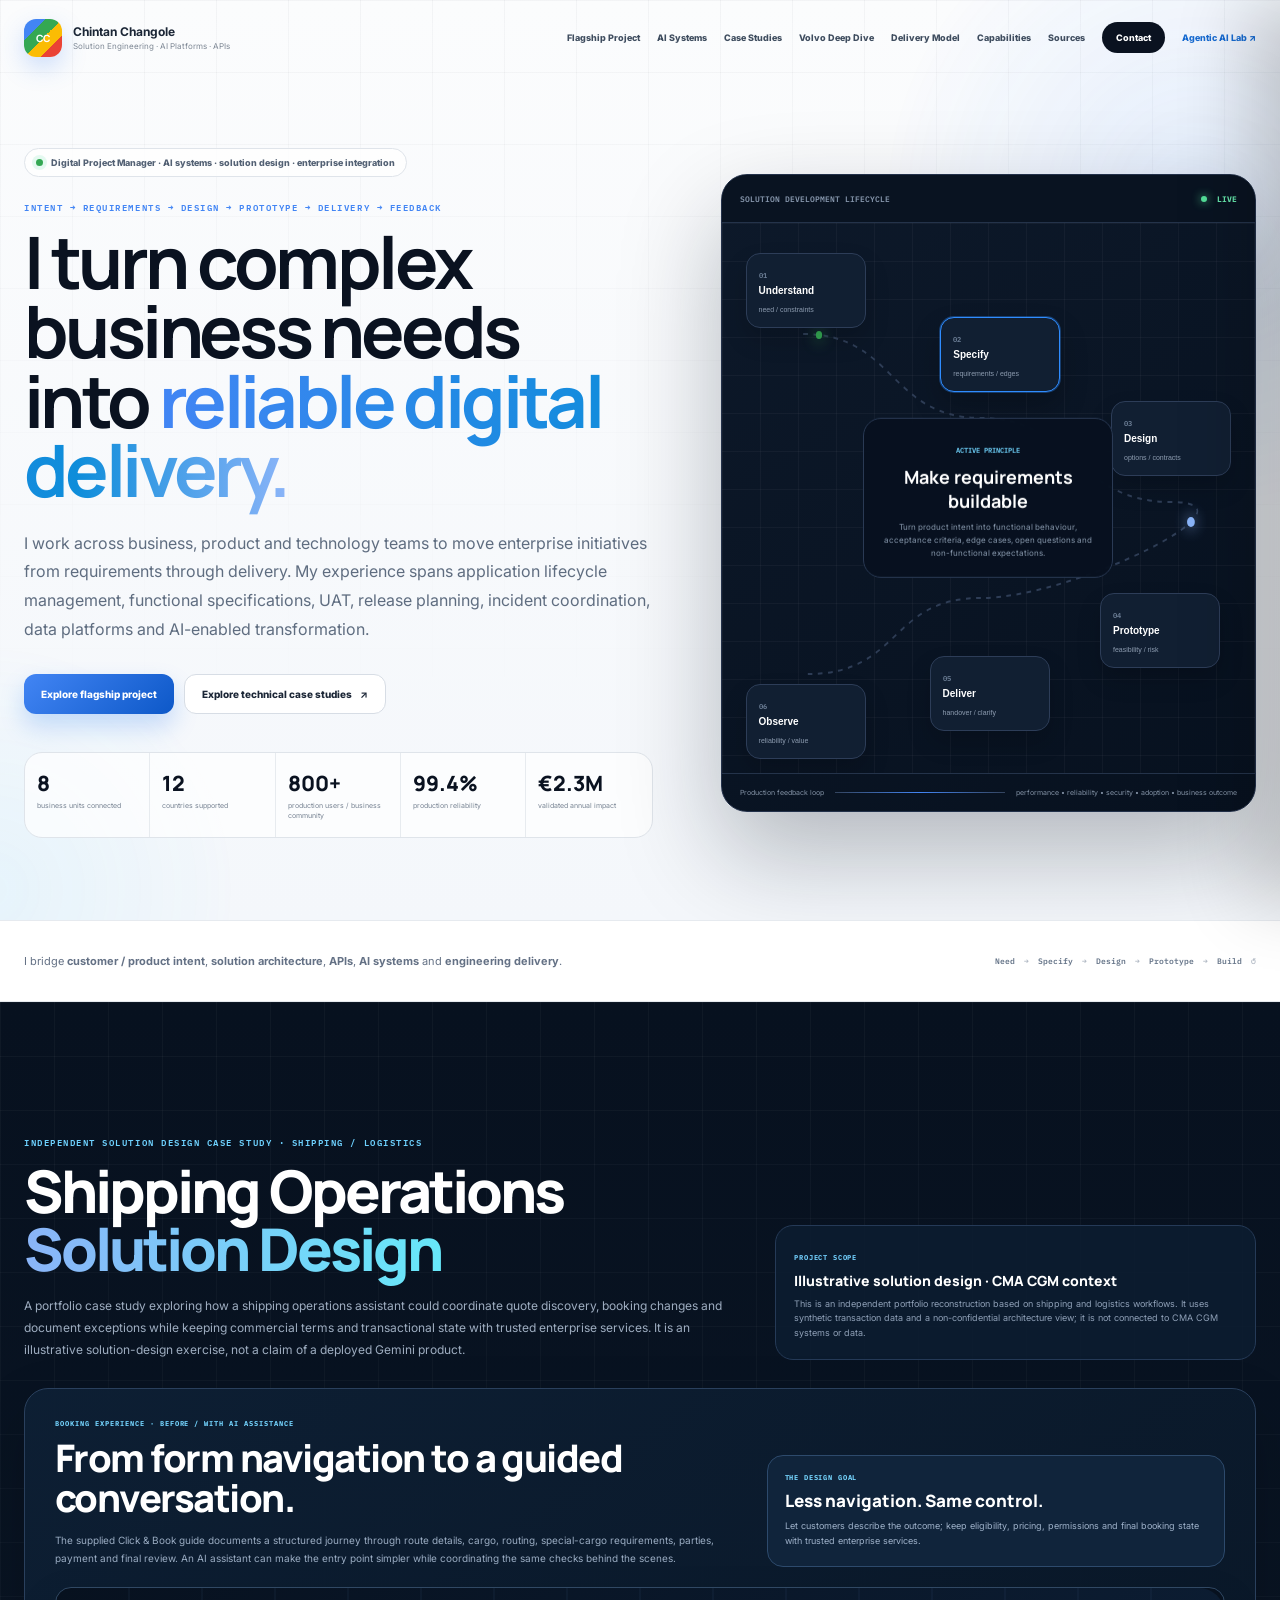
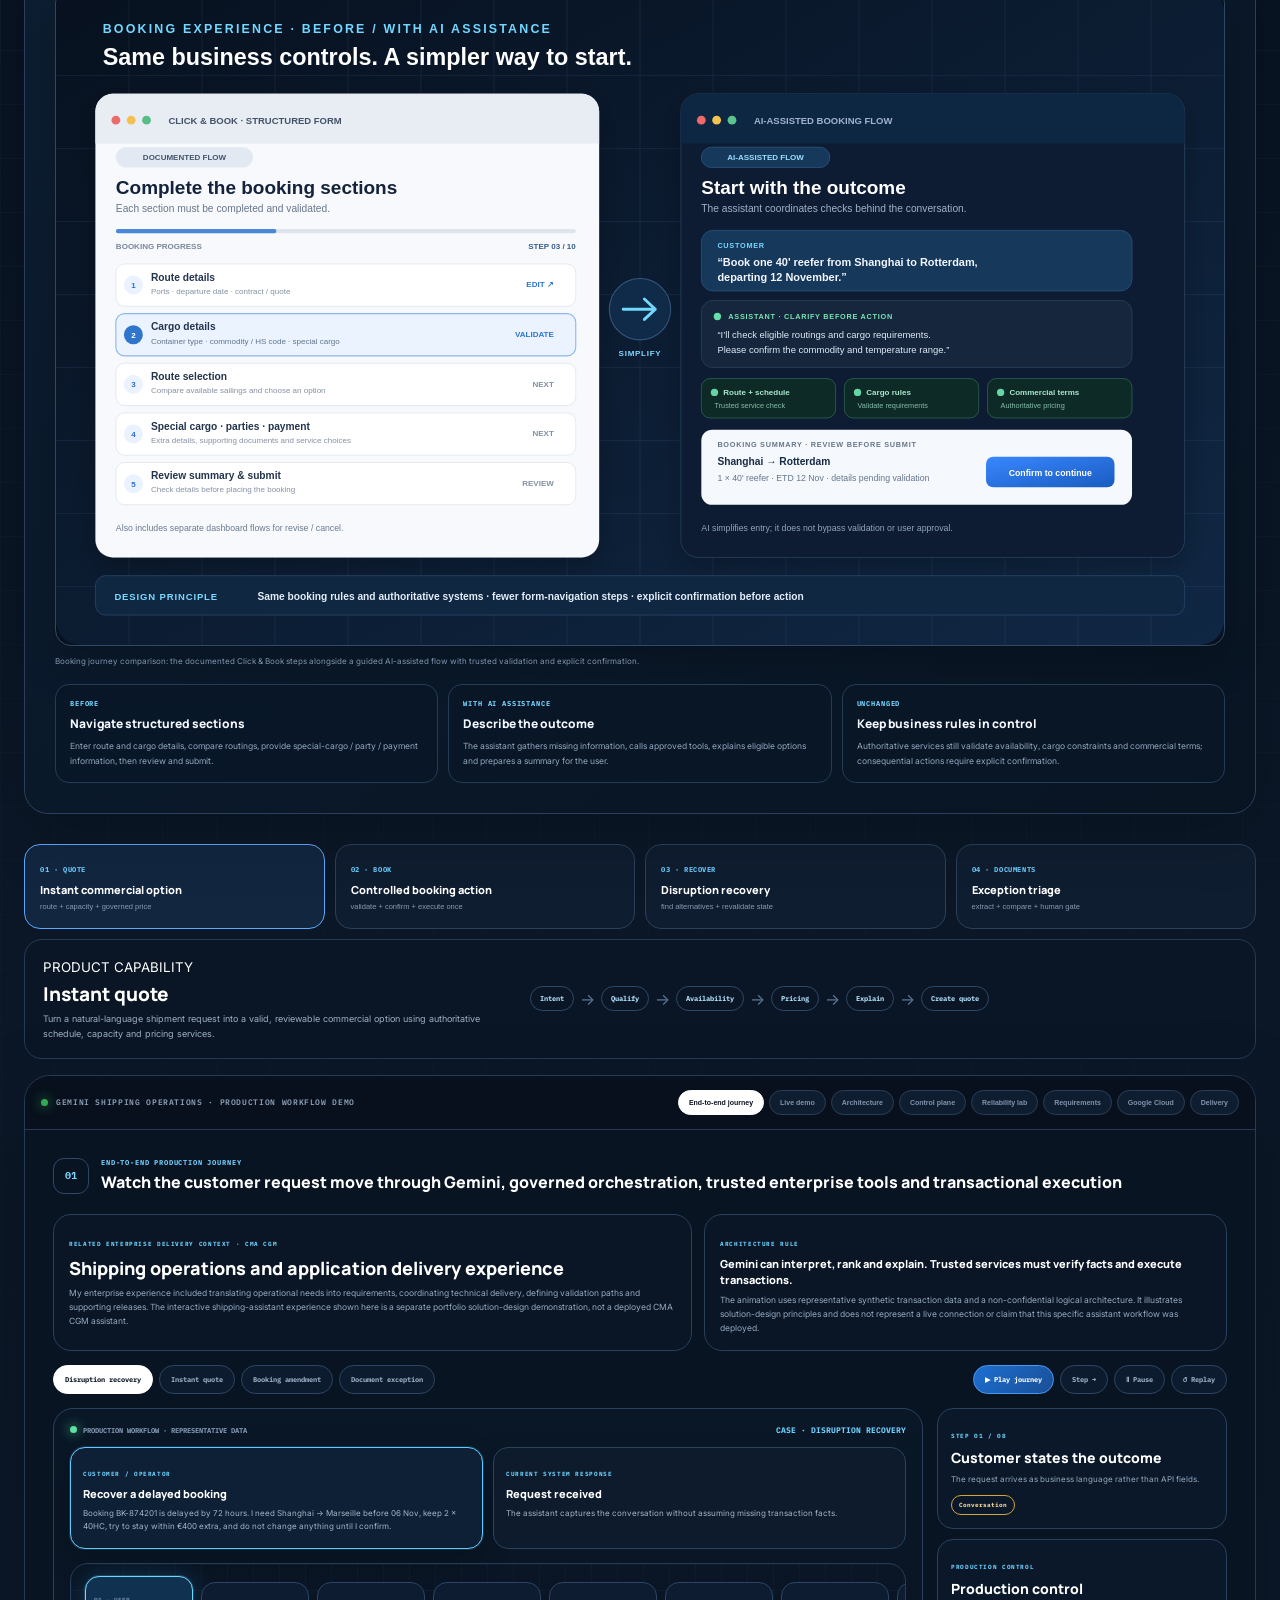
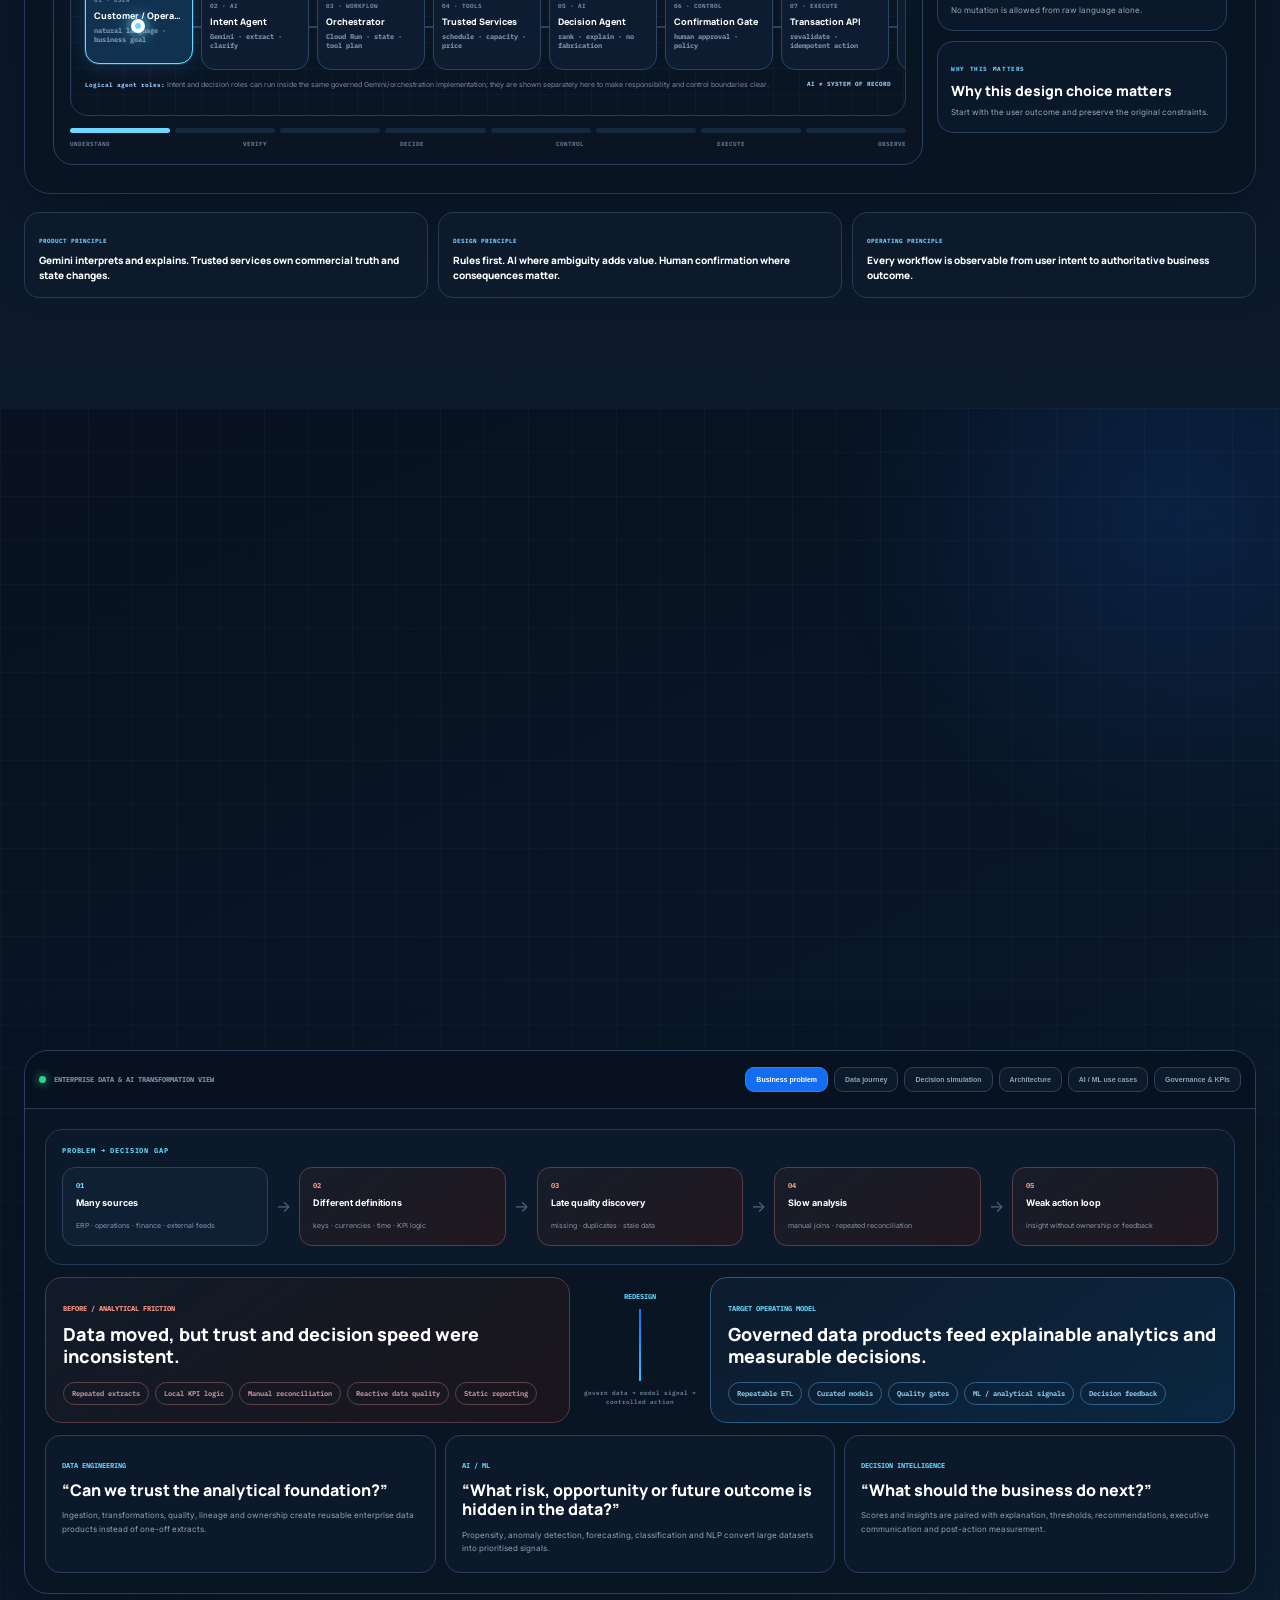
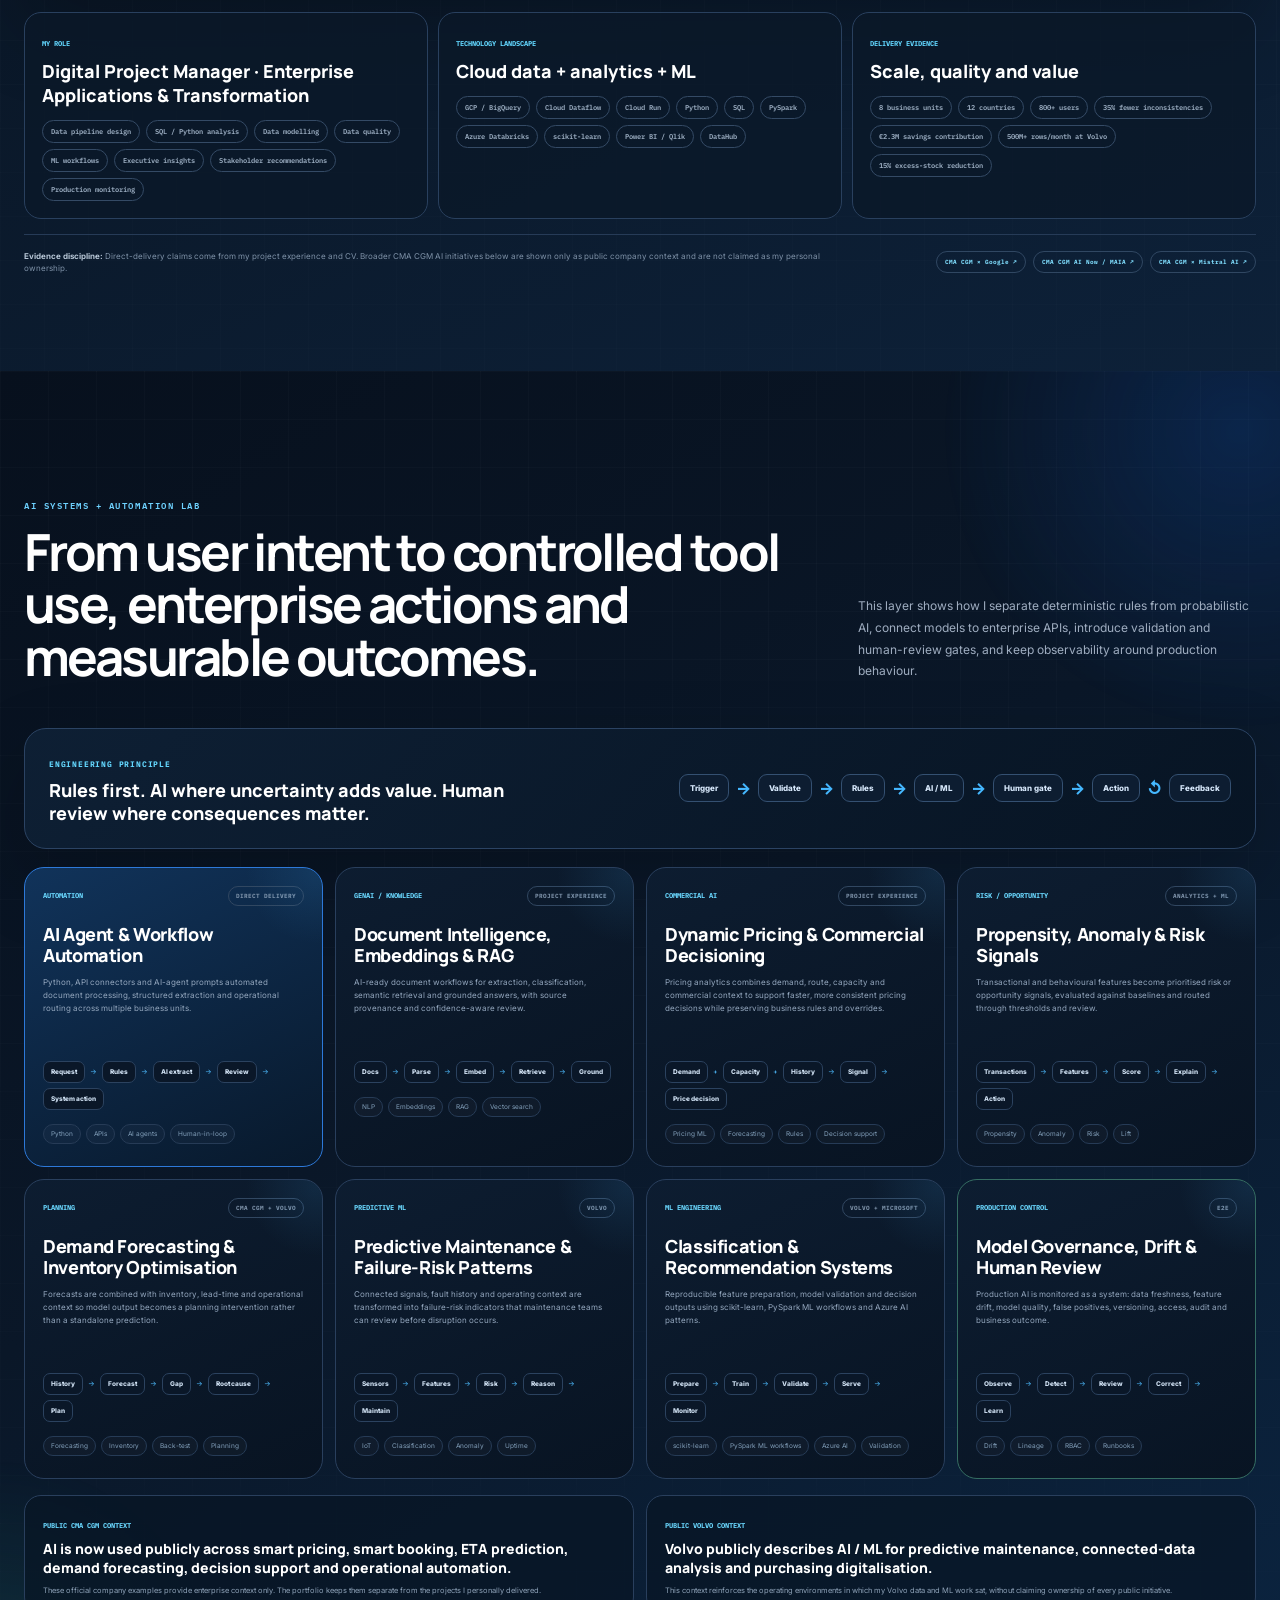
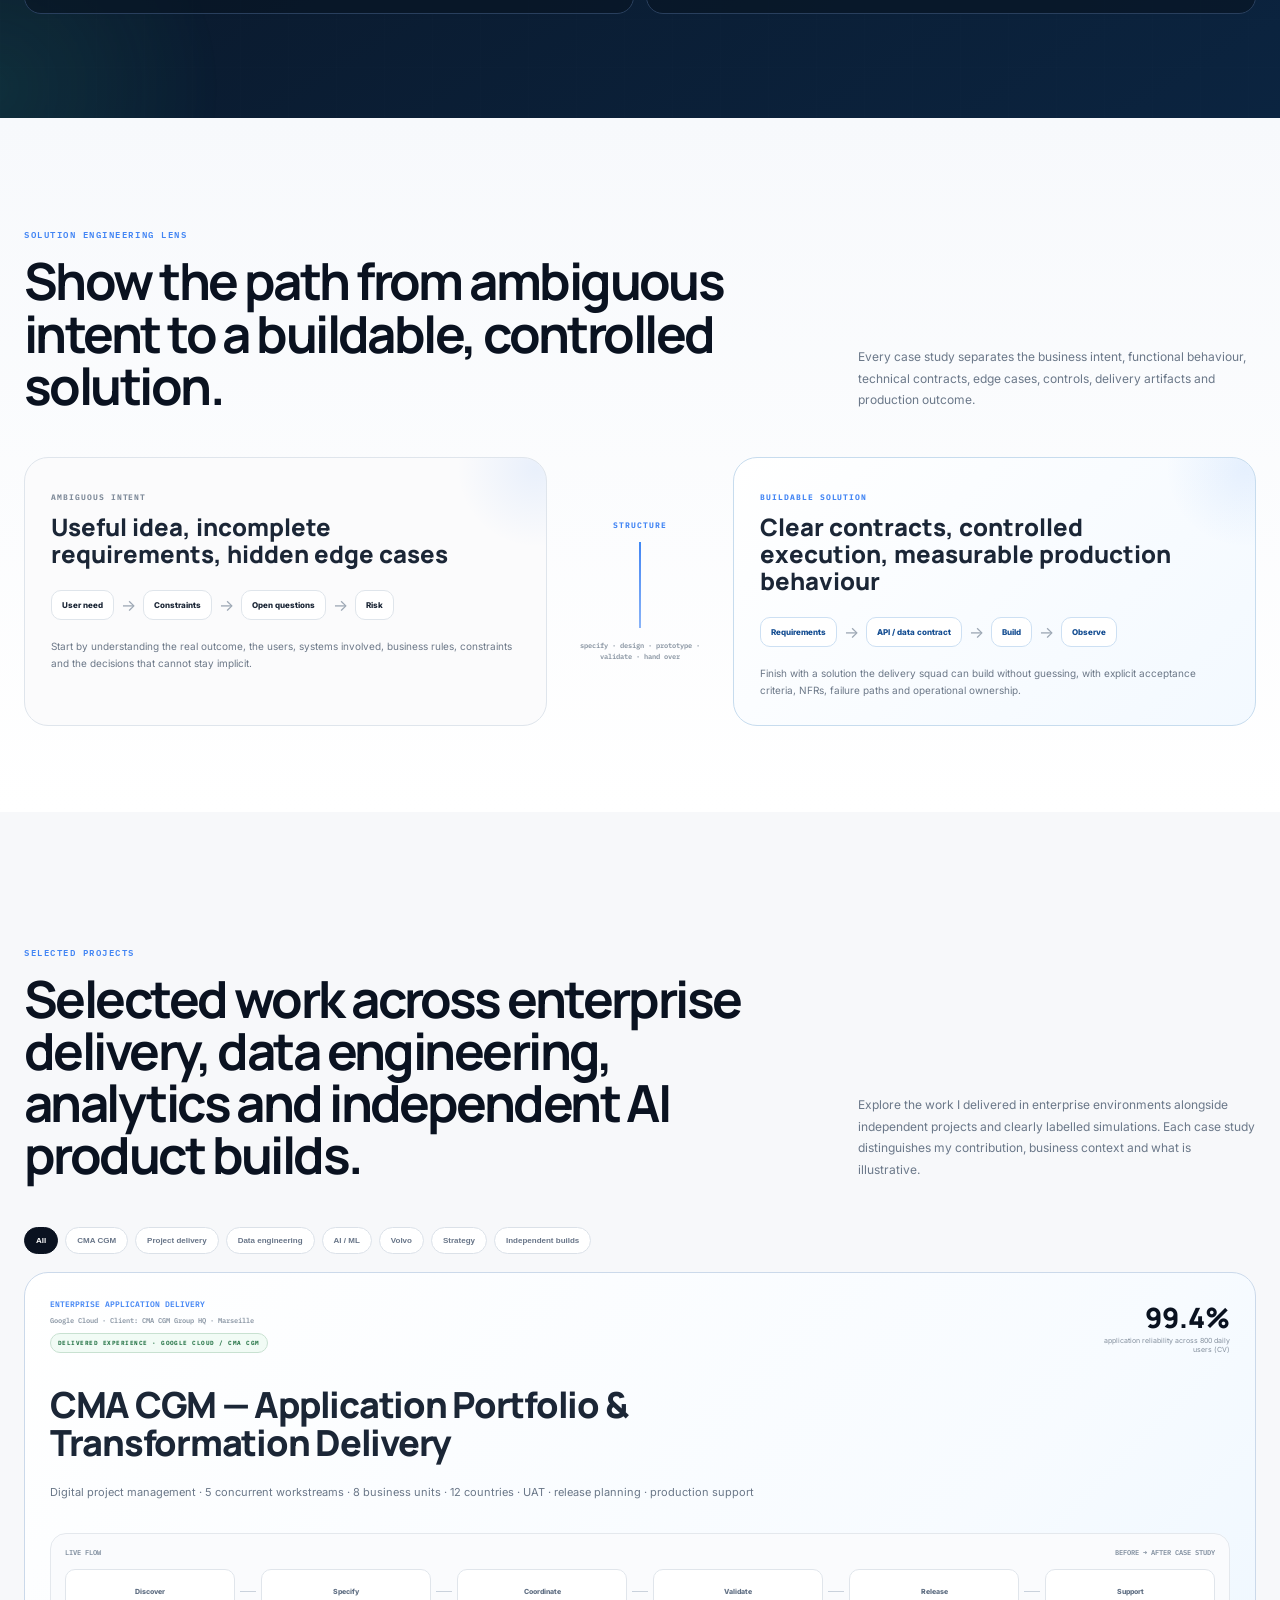
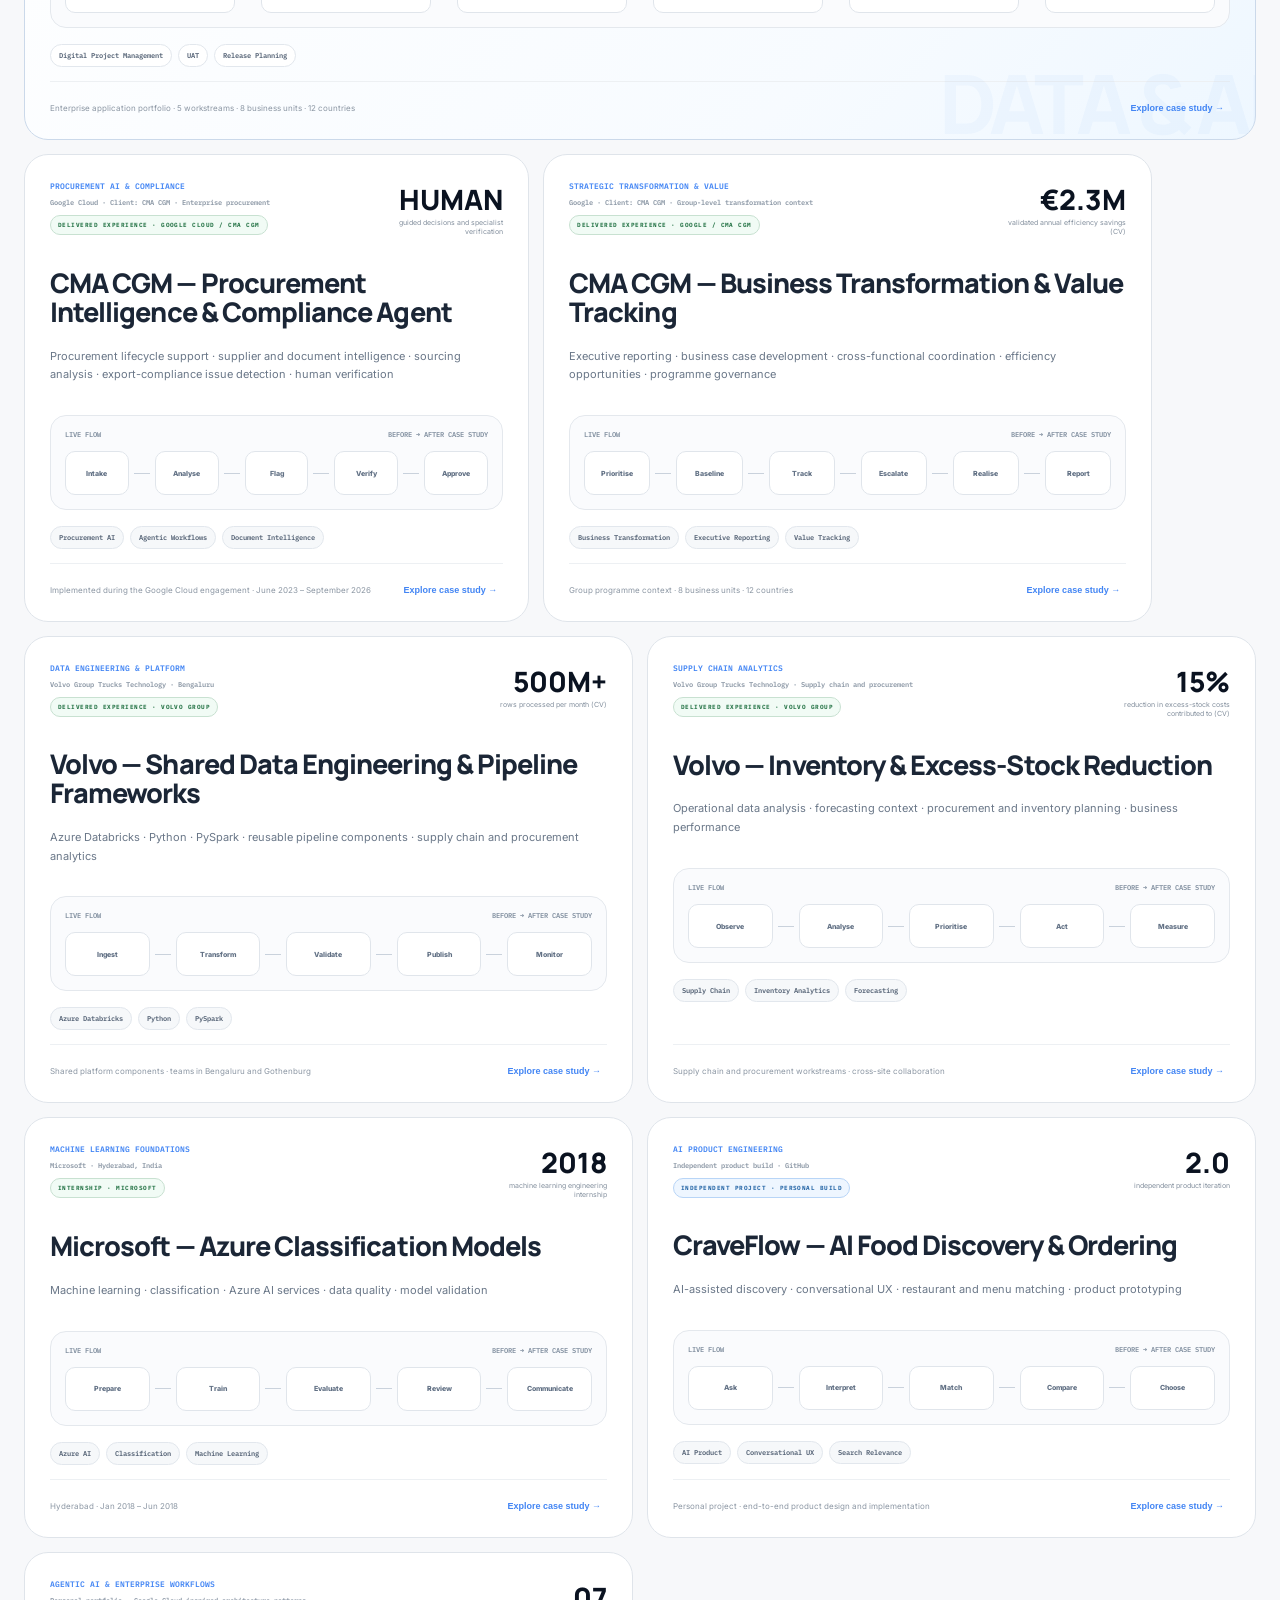
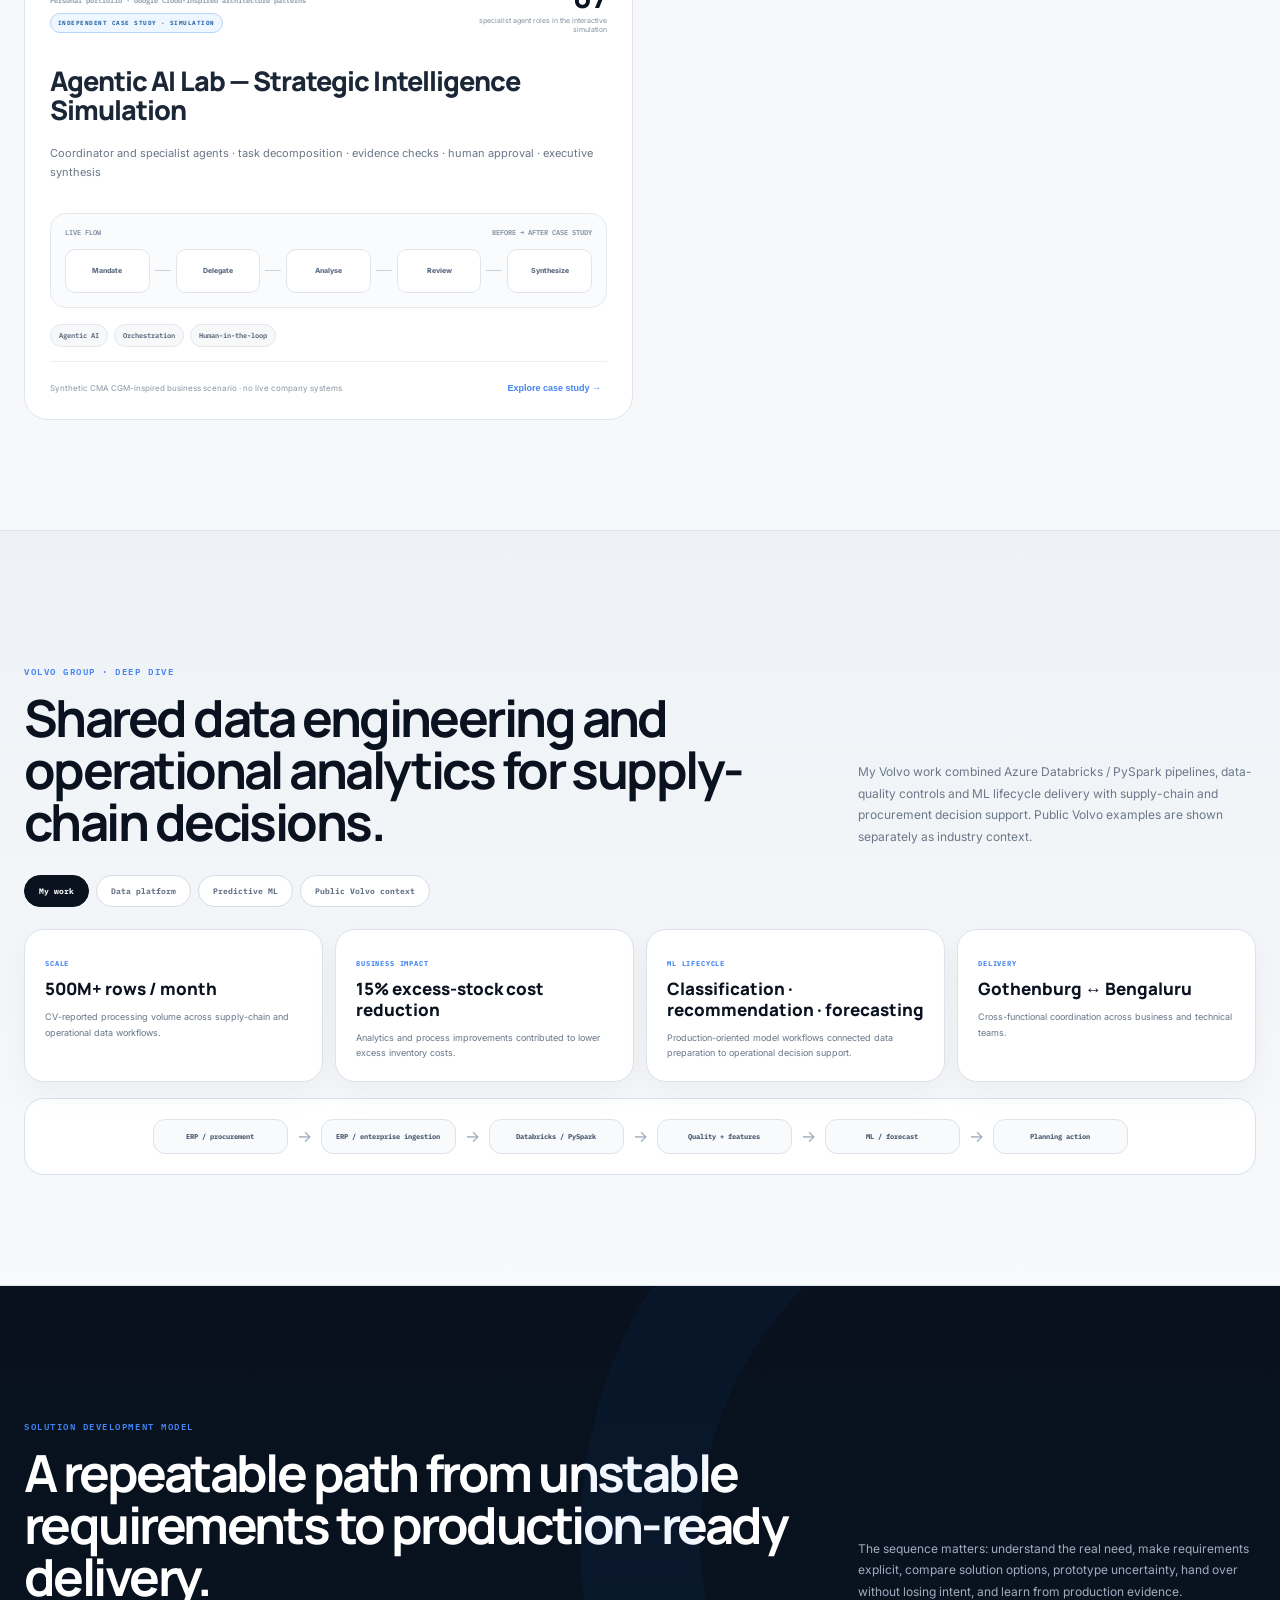
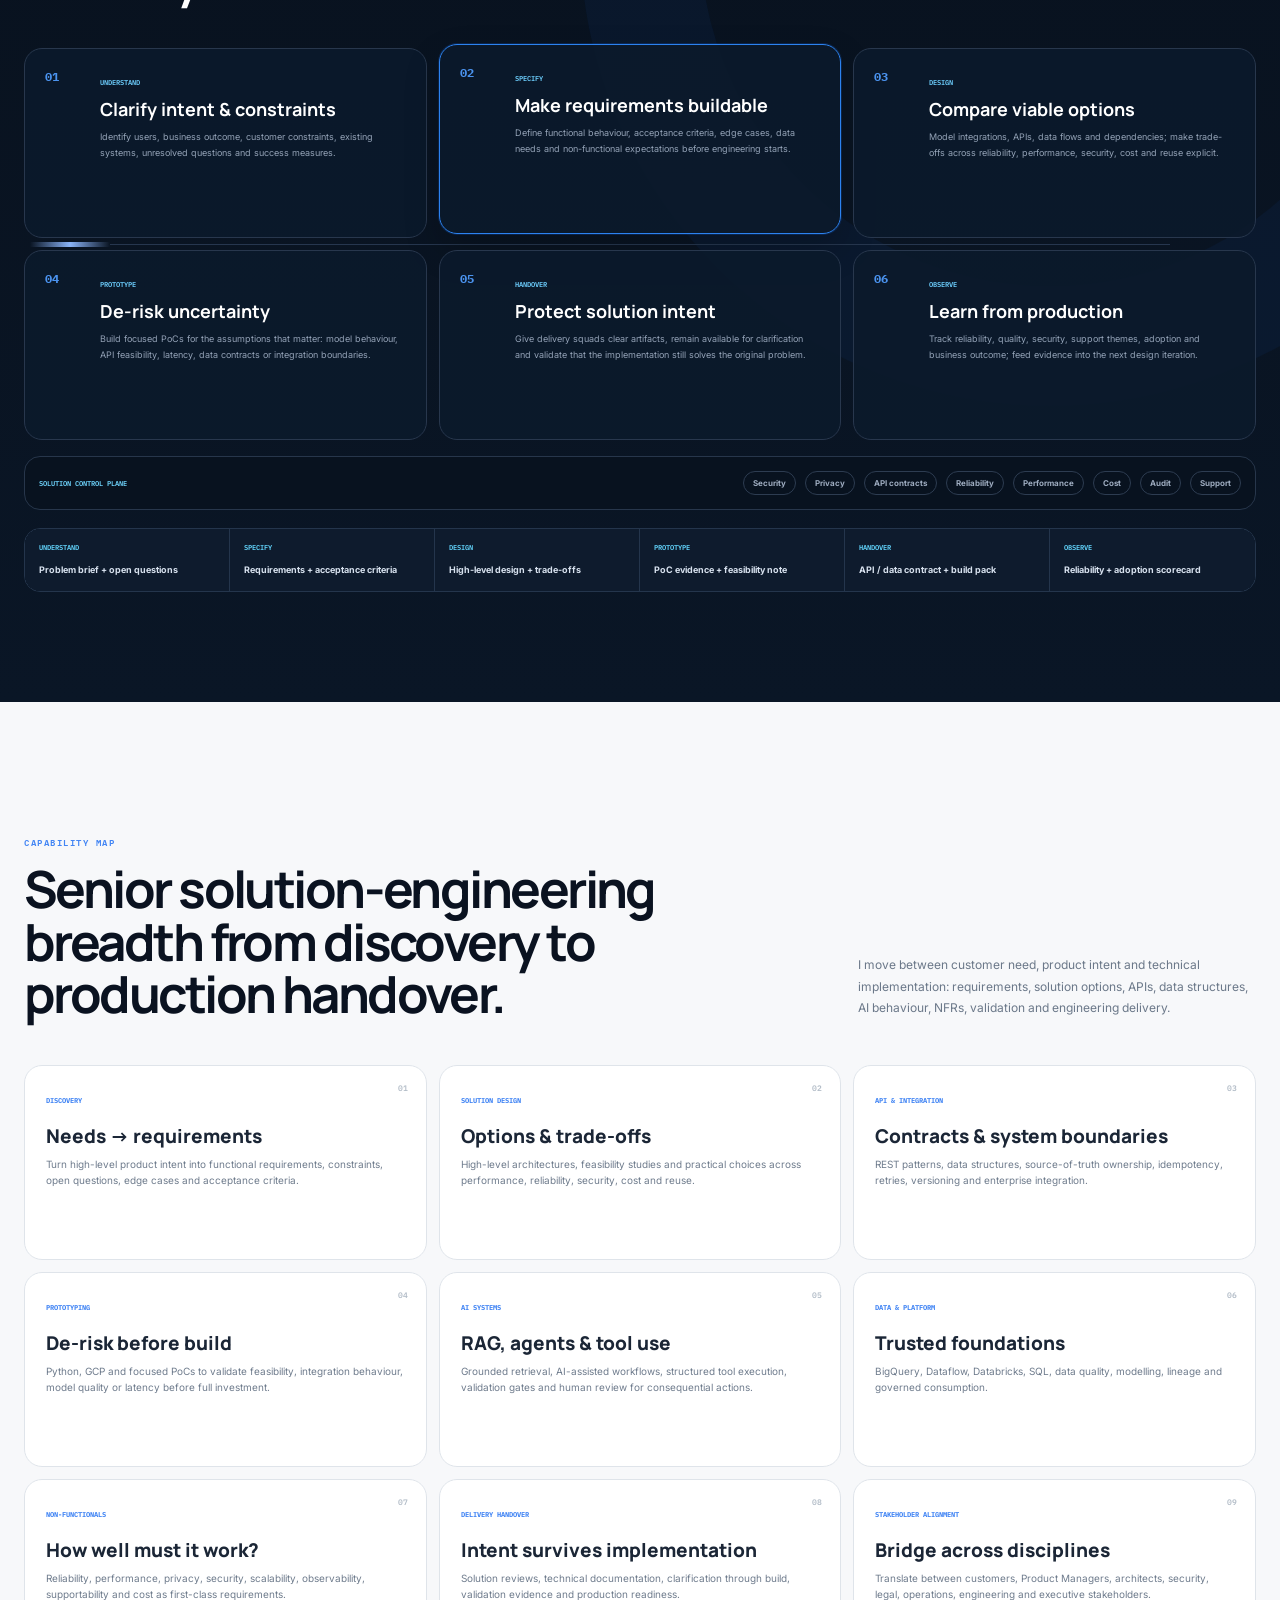
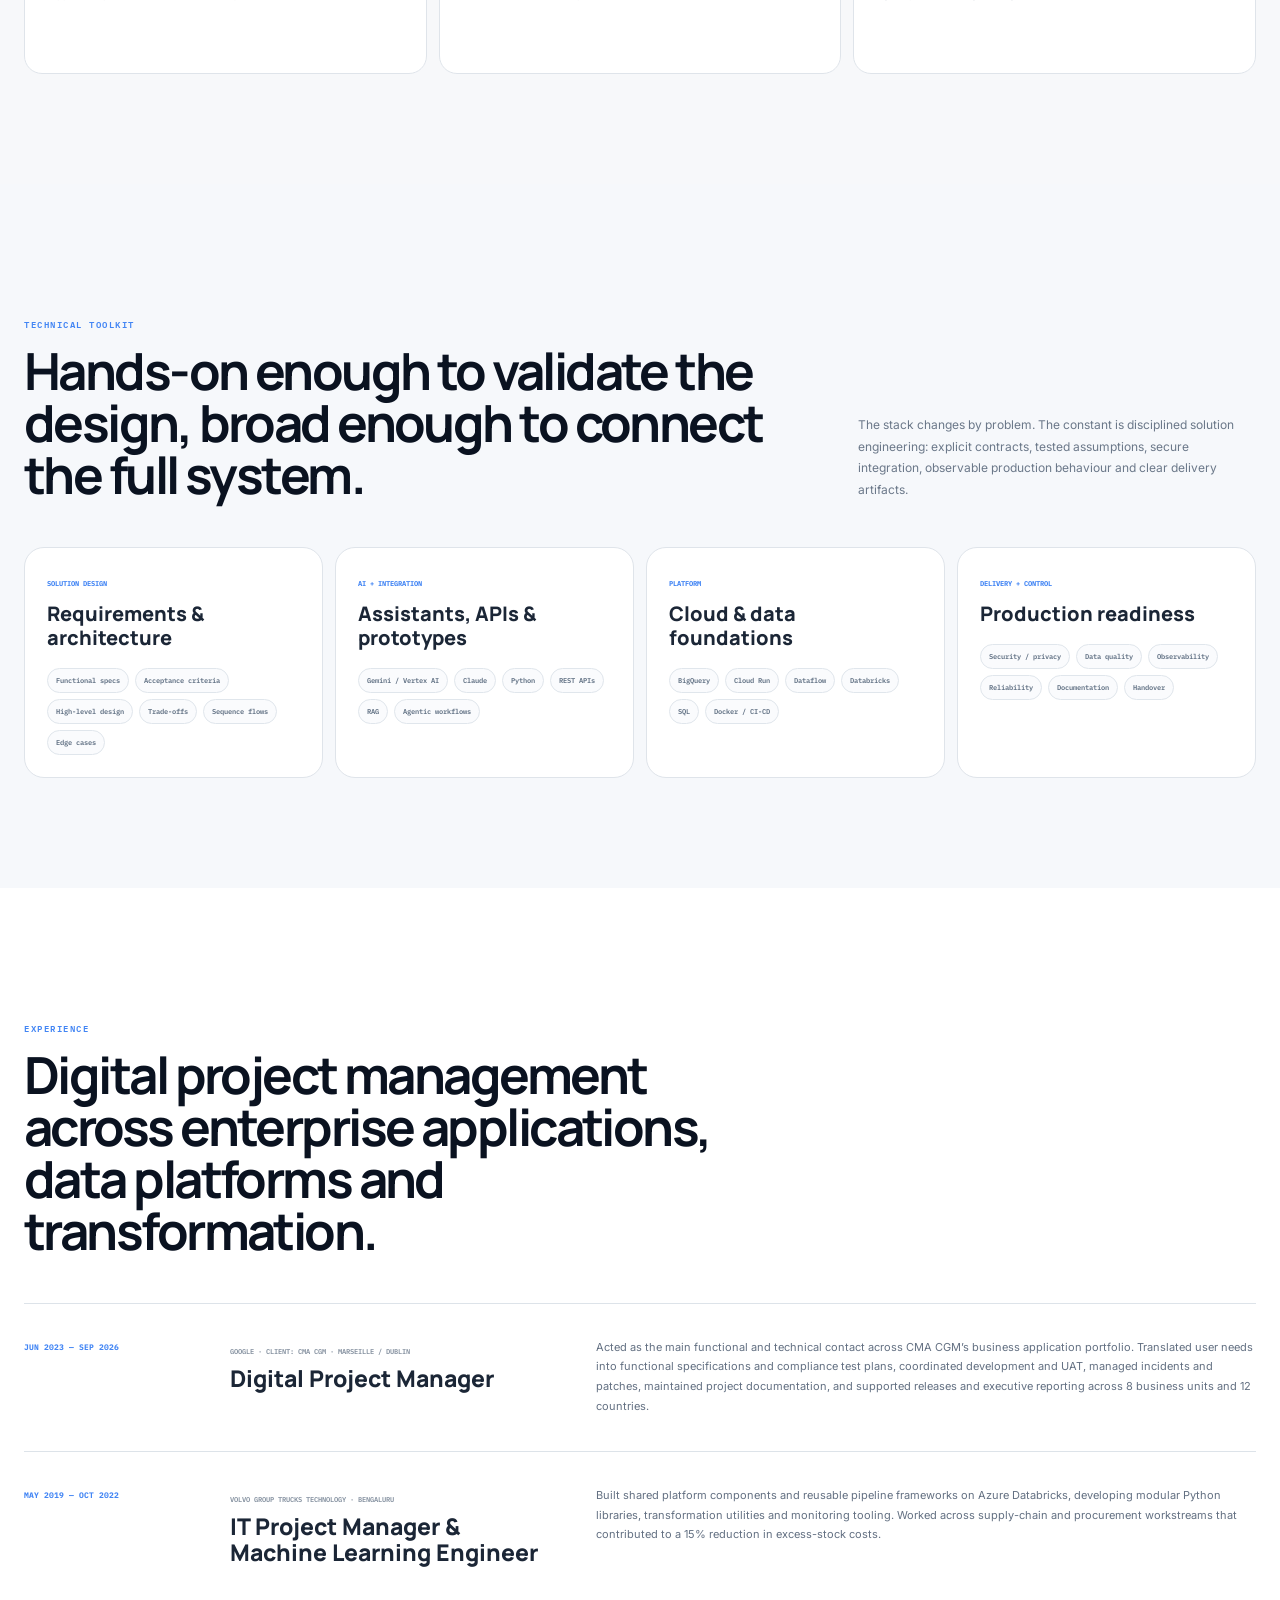
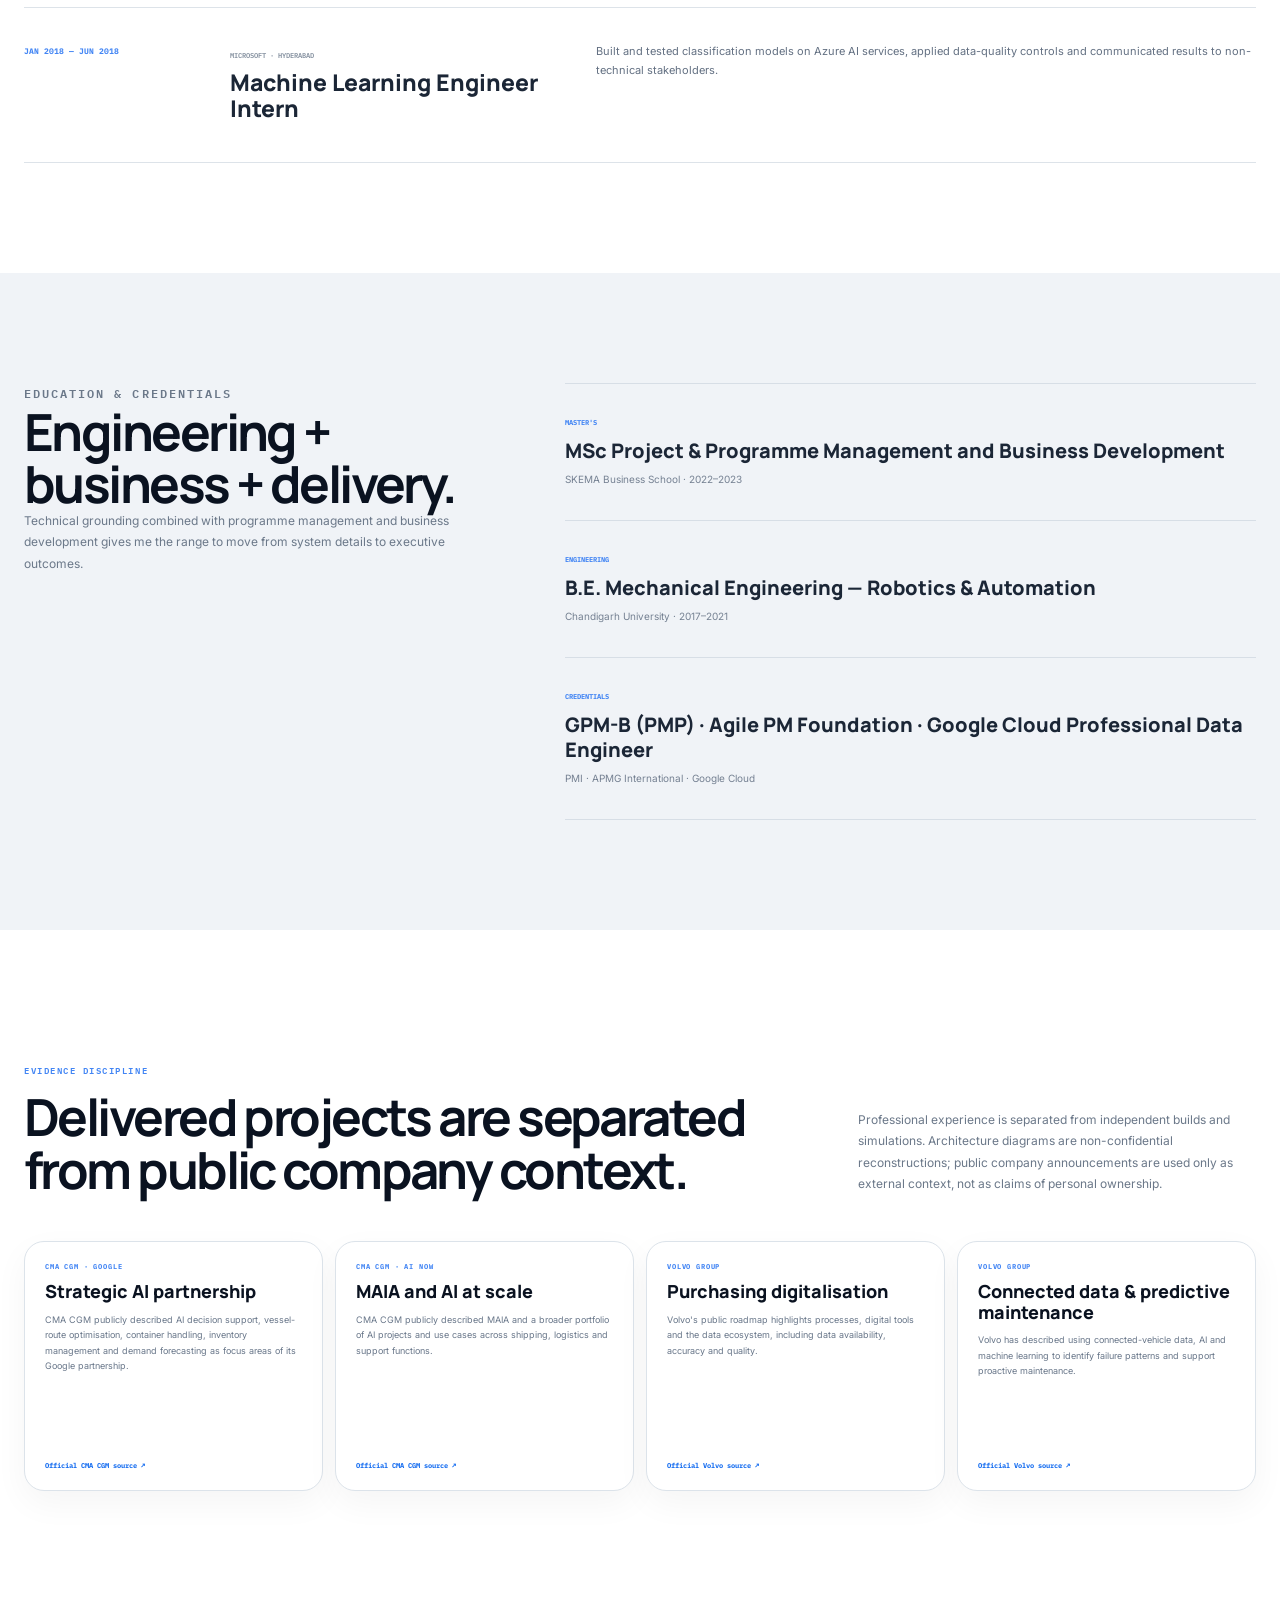
==== commit 88cfe6aa: "Add implemented procurement AI agent case study" ====
--- a/index.html
+++ b/index.html
@@ -417,14 +417,14 @@
 
         <div class="journey-project-strip">
           <article class="journey-project-card">
-            <small>REAL DEPLOYED PROJECT · CMA CGM</small>
-            <h3>AI-assisted shipping servicing & transaction orchestration</h3>
-            <p>I worked on the functional and technical path from ambiguous shipping requests to production execution: requirements, edge cases, high-level design, API contracts, Gemini/tool boundaries, failure behaviour, validation and delivery support.</p>
+            <small>RELATED ENTERPRISE DELIVERY CONTEXT · CMA CGM</small>
+            <h3>Shipping operations and application delivery experience</h3>
+            <p>My enterprise experience included translating operational needs into requirements, coordinating technical delivery, defining validation paths and supporting releases. The interactive shipping-assistant experience shown here is a separate portfolio solution-design demonstration, not a deployed CMA CGM assistant.</p>
           </article>
           <article class="journey-rule-card">
             <small>ARCHITECTURE RULE</small>
             <b>Gemini can interpret, rank and explain. Trusted services must verify facts and execute transactions.</b>
-            <p>The animation uses representative synthetic transaction data and a non-confidential logical architecture. The delivery pattern, controls and responsibilities reflect the deployed project.</p>
+            <p>The animation uses representative synthetic transaction data and a non-confidential logical architecture. It illustrates solution-design principles and does not represent a live connection or claim that this specific assistant workflow was deployed.</p>
           </article>
         </div>
 
@@ -1039,7 +1039,7 @@
       <div><p class="eyebrow">EXPERIENCE</p><h2>Digital project management across enterprise applications, data platforms and transformation.</h2></div>
     </div>
     <div class="timeline">
-      <article class="timeline-item reveal"><div class="time">JUN 2023 — JUN 2026</div><div class="role"><small>GOOGLE · CLIENT: CMA CGM · MARSEILLE / DUBLIN</small><h3>Digital Project Manager</h3></div><div class="desc"><p>Acted as the main functional and technical contact across CMA CGM’s business application portfolio. Translated user needs into functional specifications and compliance test plans, coordinated development and UAT, managed incidents and patches, maintained project documentation, and supported releases and executive reporting across 8 business units and 12 countries.</p></div></article>
+      <article class="timeline-item reveal"><div class="time">JUN 2023 — SEP 2026</div><div class="role"><small>GOOGLE · CLIENT: CMA CGM · MARSEILLE / DUBLIN</small><h3>Digital Project Manager</h3></div><div class="desc"><p>Acted as the main functional and technical contact across CMA CGM’s business application portfolio. Translated user needs into functional specifications and compliance test plans, coordinated development and UAT, managed incidents and patches, maintained project documentation, and supported releases and executive reporting across 8 business units and 12 countries.</p></div></article>
       <article class="timeline-item reveal"><div class="time">MAY 2019 — OCT 2022</div><div class="role"><small>VOLVO GROUP TRUCKS TECHNOLOGY · BENGALURU</small><h3>IT Project Manager & Machine Learning Engineer</h3></div><div class="desc"><p>Built shared platform components and reusable pipeline frameworks on Azure Databricks, developing modular Python libraries, transformation utilities and monitoring tooling. Worked across supply-chain and procurement workstreams that contributed to a 15% reduction in excess-stock costs.</p></div></article>
       <article class="timeline-item reveal"><div class="time">JAN 2018 — JUN 2018</div><div class="role"><small>MICROSOFT · HYDERABAD</small><h3>Machine Learning Engineer Intern</h3></div><div class="desc"><p>Built and tested classification models on Azure AI services, applied data-quality controls and communicated results to non-technical stakeholders.</p></div></article>
     </div>
@@ -1134,7 +1134,51 @@
   artifacts:["Requirements notes","Functional specifications","Compliance test plans","UAT test cases","Defect / incident register","Risk and action trackers","Release plan","Progress reports","User guides","Deployment communication"]
  }),
  make({
-  id:"cma-strategic-value",order:2,provenance:"DELIVERED EXPERIENCE · GOOGLE / CMA CGM",company:"Google · Client: CMA CGM · Group-level transformation context",category:"cma",categories:["strategy","transformation"],
+  id:"cma-procurement-ai-agent",order:2,provenance:"DELIVERED EXPERIENCE · GOOGLE CLOUD / CMA CGM",company:"Google Cloud · Client: CMA CGM · Enterprise procurement",category:"cma",categories:["ai","delivery","solution","procurement","compliance"],featured:true,
+  kicker:"PROCUREMENT AI & COMPLIANCE",title:"CMA CGM — Procurement Intelligence & Compliance Agent",
+  subtitle:"Procurement lifecycle support · supplier and document intelligence · sourcing analysis · export-compliance issue detection · human verification",
+  metric:"HUMAN",metricLabel:"guided decisions and specialist verification",scale:"Implemented during the Google Cloud engagement · June 2023 – September 2026",
+  roleSummary:"Contributed to the delivery of an implemented AI-enabled procurement workflow within the Google Cloud engagement at CMA CGM. The solution supported multiple procurement activities, surfaced potential issues and routed exceptions to the appropriate human specialists. The operating model retained human guidance and verification for consequential decisions.",
+  impact:"Connected procurement analysis with document and supplier information, workflow routing and compliance exception handling. The agent could flag potential export-compliance and trade-law issues and send them, with supporting context, to a compliance specialist for verification. It supported decisions; it did not replace procurement or compliance authority.",
+  evidenceNote:"Non-confidential case-study summary of an implemented project. The architecture and process map are reconstructed for portfolio communication; they describe the confirmed operating pattern, not a claim that every depicted component or named cloud service is the original production implementation. Internal systems, endpoints, rule configurations and confidential records are intentionally omitted.",
+  tags:["Procurement AI","Agentic Workflows","Document Intelligence","Export Compliance","Human-in-the-Loop","Google Cloud"],
+  cardFlow:["Intake","Analyse","Flag","Verify","Approve"],
+  problem:"Procurement spans supplier information, documents, sourcing decisions, purchasing workflows, invoices and commercial analysis. Manual review across these activities can create fragmented context and make it harder to surface exceptions early. Export compliance adds a further control requirement: potential trade-law issues must be identified and escalated without allowing an AI system to make the final legal determination.",
+  before:["Procurement information and supporting documents arrive in different formats and at different points in the lifecycle.","Supplier, sourcing, purchasing, invoice and spend questions require context to be assembled before a decision can be made.","Potential export-compliance or trade-law concerns need to reach the right specialist with enough evidence to review.","The organisation must retain accountable human judgement for approvals and consequential decisions."],
+  after:["An AI-enabled workflow helps interpret procurement requests and organise relevant supplier, document and transaction context.","Procurement analysis supports supplier onboarding and evaluation, sourcing and quotation comparison, requisition and purchase-order preparation, invoice checks and spend visibility.","Potential compliance issues are flagged with supporting context and routed to a compliance specialist.","Procurement and compliance specialists verify exceptions and retain authority over approval and next steps."],
+  beforeArchitecture:["Fragmented requests and documents","Manual context gathering","Separate procurement checks","Late exception escalation"],
+  afterArchitecture:["Procurement inputs and records","Document and data understanding","AI-assisted procurement analysis","Export-compliance issue flags","Specialist verification","Controlled workflow and audit trail"],
+  architectureChange:["Bring relevant procurement requests, supplier information and supporting documents into a structured workflow.","Use AI to extract, classify and organise information for procurement activities rather than treating generated text as authoritative source data.","Apply compliance screening to identify potential export-control and trade-law concerns, preserving the reason and supporting evidence for each flag.","Route flagged cases to a compliance specialist; the agent does not issue legal clearance or make the final compliance determination.","Keep approvals and consequential procurement decisions with authorised people and preserve the review outcome."],
+  contribution:["Contributed to the implementation and delivery of the Procurement AI Agent within the Google Cloud / CMA CGM engagement.","Worked across the business and technical context needed to represent procurement activities and exception paths in the solution.","Supported a human-guided operating model in which potential export-compliance and trade-law issues were flagged and escalated to compliance specialists for verification.","Kept the distinction clear between AI-generated analysis, specialist verification and authorised business approval."],
+  runtime:[
+    ["Intake","Procurement request and evidence","Capture the request and assemble the relevant supplier, sourcing, purchasing, invoice or spend context. The workflow can handle structured records and supporting documents."],
+    ["Understand","Extract and validate information","Interpret the request, extract relevant fields from documents and organise supplier or transaction information. Validation checks identify missing, inconsistent or incomplete data."],
+    ["Analyse","Procurement workflow support","Support supplier onboarding and evaluation, sourcing and quotation comparison, requisition and purchase-order preparation, invoice checks and spend analysis. Outputs are recommendations or prepared workflow information, not autonomous approvals."],
+    ["Screen","Export compliance and trade law","Assess available information against the applicable export-compliance and trade-law control framework to identify potential concerns, missing evidence or inconsistencies."],
+    ["Flag","Create an evidence-backed exception","Record the potential issue, the information that triggered it and the supporting source context. Route the case to the appropriate compliance specialist instead of silently proceeding."],
+    ["Verify","Human specialist review","A compliance specialist reviews the flagged issue and its evidence, verifies the concern and determines the appropriate next step. Procurement users also retain their own approval responsibilities."],
+    ["Approve","Controlled workflow and audit","Only the authorised human decision moves the case forward. The workflow retains the review outcome and relevant decision context for traceability and follow-up."]
+  ],
+  architecture:[
+    ["INPUTS","Procurement information","Requests, supplier records, quotations, purchasing information, invoices and supporting documents."],
+    ["UNDERSTANDING","Document and data processing","Extract and structure relevant information, retain source context and validate completeness and consistency."],
+    ["AI WORKFLOW","Procurement agent and orchestration","Interpret requests and coordinate the relevant supplier, sourcing, purchasing, invoice and spend-analysis capabilities."],
+    ["COMPLIANCE","Trade-law issue screening","Identify potential export-compliance concerns, missing information and inconsistencies; create an evidence-backed flag."],
+    ["HUMAN CONTROL","Specialist verification","Route flagged cases to a compliance specialist. Human reviewers verify evidence and retain decision authority."],
+    ["OUTCOME","Approved workflow and audit","Continue only through authorised business controls; retain review outcomes, decisions and traceability."]
+  ],
+  controls:["Source context retained","Document and field validation","Potential-issue flagging","Evidence-backed escalation","Compliance specialist verification","Human approval for consequential decisions","No autonomous legal clearance","Decision traceability and audit"],
+  toolGroups:[
+    ["AI and orchestration",["Procurement AI agent","Intent interpretation","Workflow routing","Structured outputs"]],
+    ["Information processing",["Supplier and procurement records","Document extraction","Field validation","Evidence context"]],
+    ["Compliance controls",["Export-compliance issue screening","Trade-law framework checks","Exception classification","Specialist escalation"]],
+    ["Human governance",["Compliance specialist review","Procurement approval","Decision traceability","Audit record"]]
+  ],
+  artifacts:["Procurement lifecycle process map","Supplier and document information flow","Sourcing / quotation comparison workflow","Requisition and purchase-order support flow","Invoice-checking and spend-analysis flow","Export-compliance exception path","Human verification and approval controls","Non-confidential architecture and decision-flow view"],
+  decisions:["Use AI to organise information and surface potential issues, not to replace authoritative records or specialist judgement.","Preserve source context so reviewers can inspect why a potential issue was flagged.","Escalate export-compliance and trade-law concerns to a compliance specialist for verification.","Keep approval authority with authorised procurement and compliance stakeholders.","Avoid naming internal systems, integrations or cloud services that are not disclosed in this public case study."]
+ }),
+ make({
+  id:"cma-strategic-value",order:3,provenance:"DELIVERED EXPERIENCE · GOOGLE / CMA CGM",company:"Google · Client: CMA CGM · Group-level transformation context",category:"cma",categories:["strategy","transformation"],
   kicker:"STRATEGIC TRANSFORMATION & VALUE",title:"CMA CGM — Business Transformation & Value Tracking",
   subtitle:"Executive reporting · business case development · cross-functional coordination · efficiency opportunities · programme governance",
   metric:"€2.3M",metricLabel:"validated annual efficiency savings (CV)",scale:"Group programme context · 8 business units · 12 countries",
@@ -1147,7 +1191,7 @@
   contribution:["Supported portfolio and programme reporting using actual and forecast data.","Prepared executive-ready progress updates for the Finance Director and Executive Committee.","Coordinated stakeholder communication across business, IT and technical teams.","Maintained action tracking and supported roadmap alignment across concurrent workstreams."]
  }),
  make({
-  id:"volvo-data-platform",order:3,provenance:"DELIVERED EXPERIENCE · VOLVO GROUP",company:"Volvo Group Trucks Technology · Bengaluru",category:"volvo",categories:["data","engineering"],
+  id:"volvo-data-platform",order:4,provenance:"DELIVERED EXPERIENCE · VOLVO GROUP",company:"Volvo Group Trucks Technology · Bengaluru",category:"volvo",categories:["data","engineering"],
   kicker:"DATA ENGINEERING & PLATFORM",title:"Volvo — Shared Data Engineering & Pipeline Frameworks",
   subtitle:"Azure Databricks · Python · PySpark · reusable pipeline components · supply chain and procurement analytics",
   metric:"500M+",metricLabel:"rows processed per month (CV)",scale:"Shared platform components · teams in Bengaluru and Gothenburg",
@@ -1160,7 +1204,7 @@
   contribution:["Developed modular Python libraries and reusable transformation utilities.","Worked with teams in Bengaluru and Gothenburg on shared data engineering practices.","Supported monitoring and data quality across supply-chain and procurement workflows.","Connected platform reliability with the needs of downstream analytics and ML teams."]
  }),
  make({
-  id:"volvo-inventory",order:4,provenance:"DELIVERED EXPERIENCE · VOLVO GROUP",company:"Volvo Group Trucks Technology · Supply chain and procurement",category:"volvo",categories:["analytics","ml"],
+  id:"volvo-inventory",order:5,provenance:"DELIVERED EXPERIENCE · VOLVO GROUP",company:"Volvo Group Trucks Technology · Supply chain and procurement",category:"volvo",categories:["analytics","ml"],
   kicker:"SUPPLY CHAIN ANALYTICS",title:"Volvo — Inventory & Excess-Stock Reduction",
   subtitle:"Operational data analysis · forecasting context · procurement and inventory planning · business performance",
   metric:"15%",metricLabel:"reduction in excess-stock costs contributed to (CV)",scale:"Supply chain and procurement workstreams · cross-site collaboration",
@@ -1173,7 +1217,7 @@
   contribution:["Analysed supply-chain and procurement data to identify cost and efficiency opportunities.","Worked with cross-functional teams to translate analytical findings into planning improvements.","Supported the broader workstream associated with a 15% reduction in excess-stock costs."]
  }),
  make({
-  id:"microsoft-ml",order:5,provenance:"INTERNSHIP · MICROSOFT",company:"Microsoft · Hyderabad, India",category:"ml",categories:["engineering"],
+  id:"microsoft-ml",order:6,provenance:"INTERNSHIP · MICROSOFT",company:"Microsoft · Hyderabad, India",category:"ml",categories:["engineering"],
   kicker:"MACHINE LEARNING FOUNDATIONS",title:"Microsoft — Azure Classification Models",
   subtitle:"Machine learning · classification · Azure AI services · data quality · model validation",
   metric:"2018",metricLabel:"machine learning engineering internship",scale:"Hyderabad · Jan 2018 – Jun 2018",
@@ -1186,7 +1230,7 @@
   contribution:["Built and tested classification models using Azure AI services.","Applied data-quality checks to model inputs.","Communicated model results and limitations to non-technical stakeholders."]
  }),
  make({
-  id:"craveflow",order:6,provenance:"INDEPENDENT PROJECT · PERSONAL BUILD",company:"Independent product build · GitHub",category:"independent",categories:["ai","product"],
+  id:"craveflow",order:7,provenance:"INDEPENDENT PROJECT · PERSONAL BUILD",company:"Independent product build · GitHub",category:"independent",categories:["ai","product"],
   kicker:"AI PRODUCT ENGINEERING",title:"CraveFlow — AI Food Discovery & Ordering",
   subtitle:"AI-assisted discovery · conversational UX · restaurant and menu matching · product prototyping",
   metric:"2.0",metricLabel:"independent product iteration",scale:"Personal project · end-to-end product design and implementation",
@@ -1199,7 +1243,7 @@
   contribution:["Defined the product direction and end-to-end user experience.","Built the frontend experience and iterated on the opening flow and assistant interface.","Identified relevance failures in menu search and specified exact-item matching behaviour.","Separated recommendations and simulated checkout states from real order execution."]
  }),
  make({
-  id:"agentic-ai-lab",order:7,provenance:"INDEPENDENT CASE STUDY · SIMULATION",company:"Personal portfolio · Google Cloud-inspired architecture patterns",category:"independent",categories:["ai","architecture"],
+  id:"agentic-ai-lab",order:8,provenance:"INDEPENDENT CASE STUDY · SIMULATION",company:"Personal portfolio · Google Cloud-inspired architecture patterns",category:"independent",categories:["ai","architecture"],
   kicker:"AGENTIC AI & ENTERPRISE WORKFLOWS",title:"Agentic AI Lab — Strategic Intelligence Simulation",
   subtitle:"Coordinator and specialist agents · task decomposition · evidence checks · human approval · executive synthesis",
   metric:"07",metricLabel:"specialist agent roles in the interactive simulation",scale:"Synthetic CMA CGM-inspired business scenario · no live company systems",
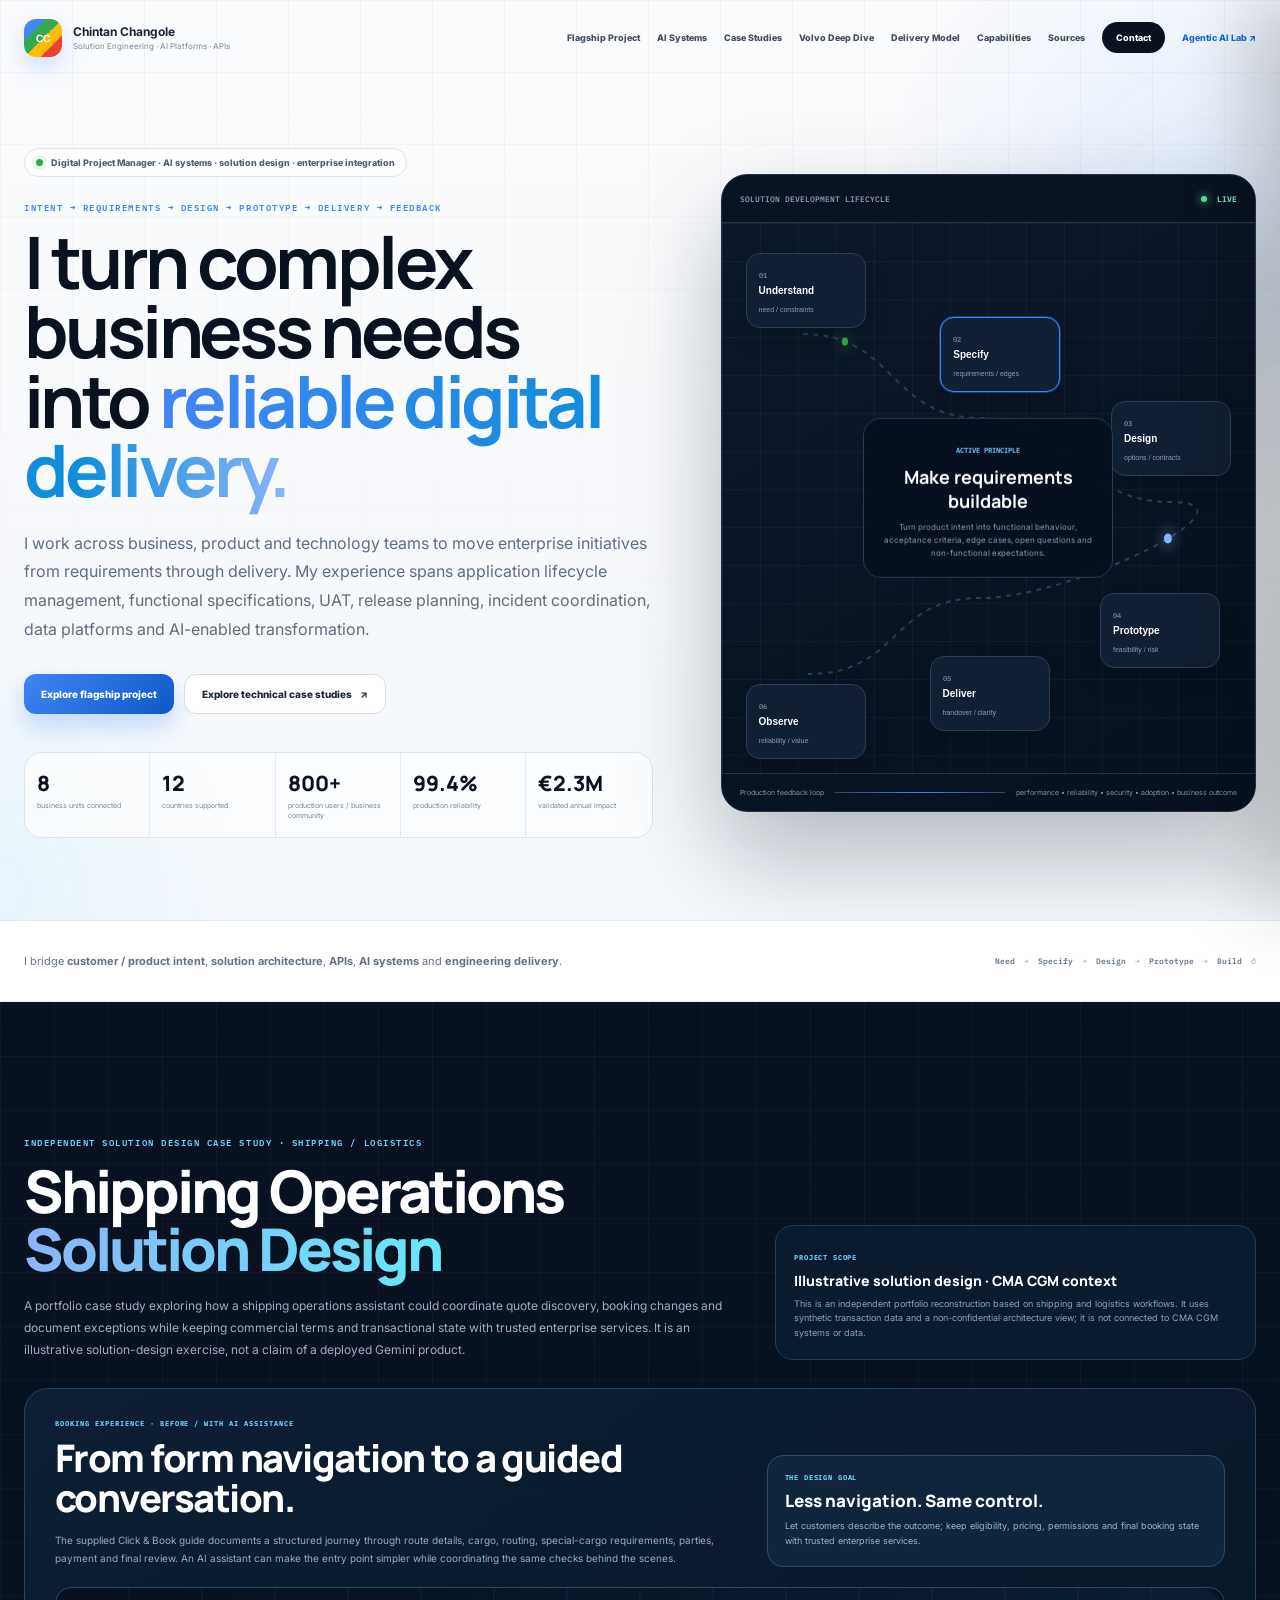
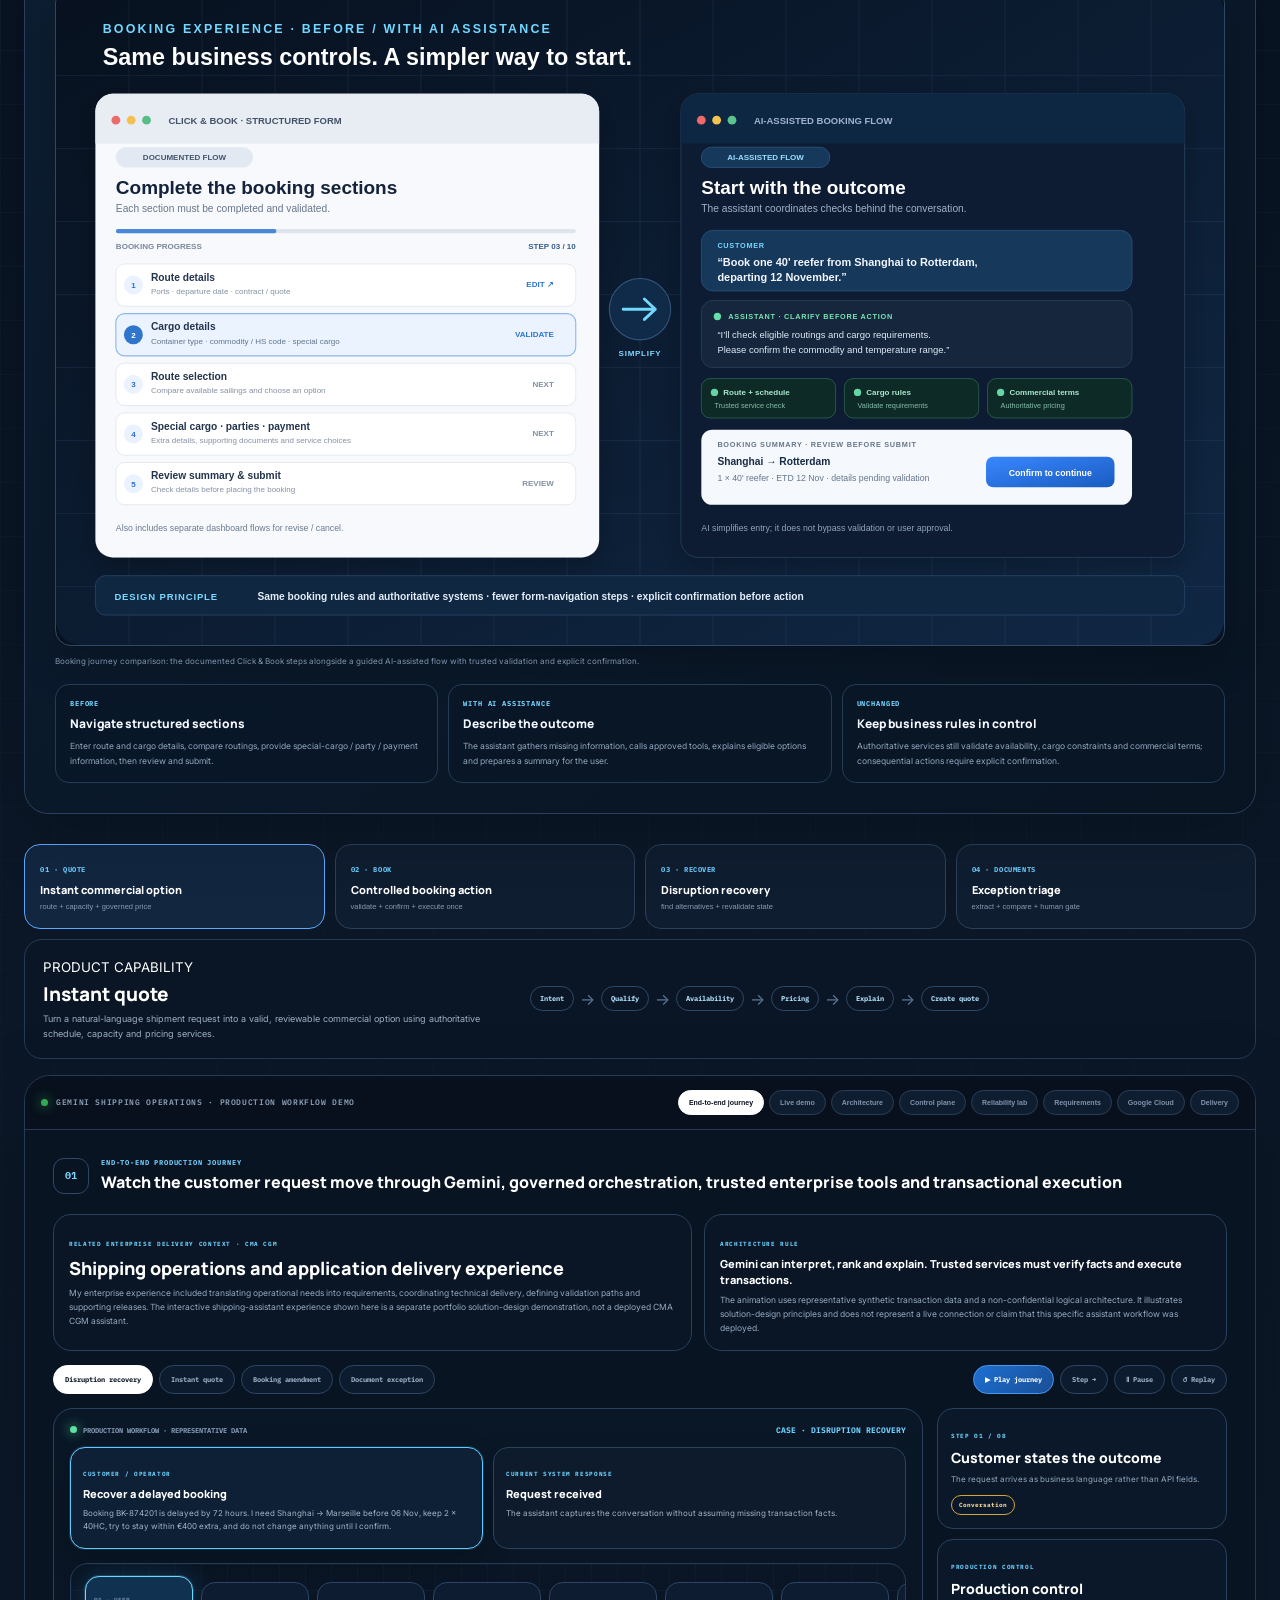
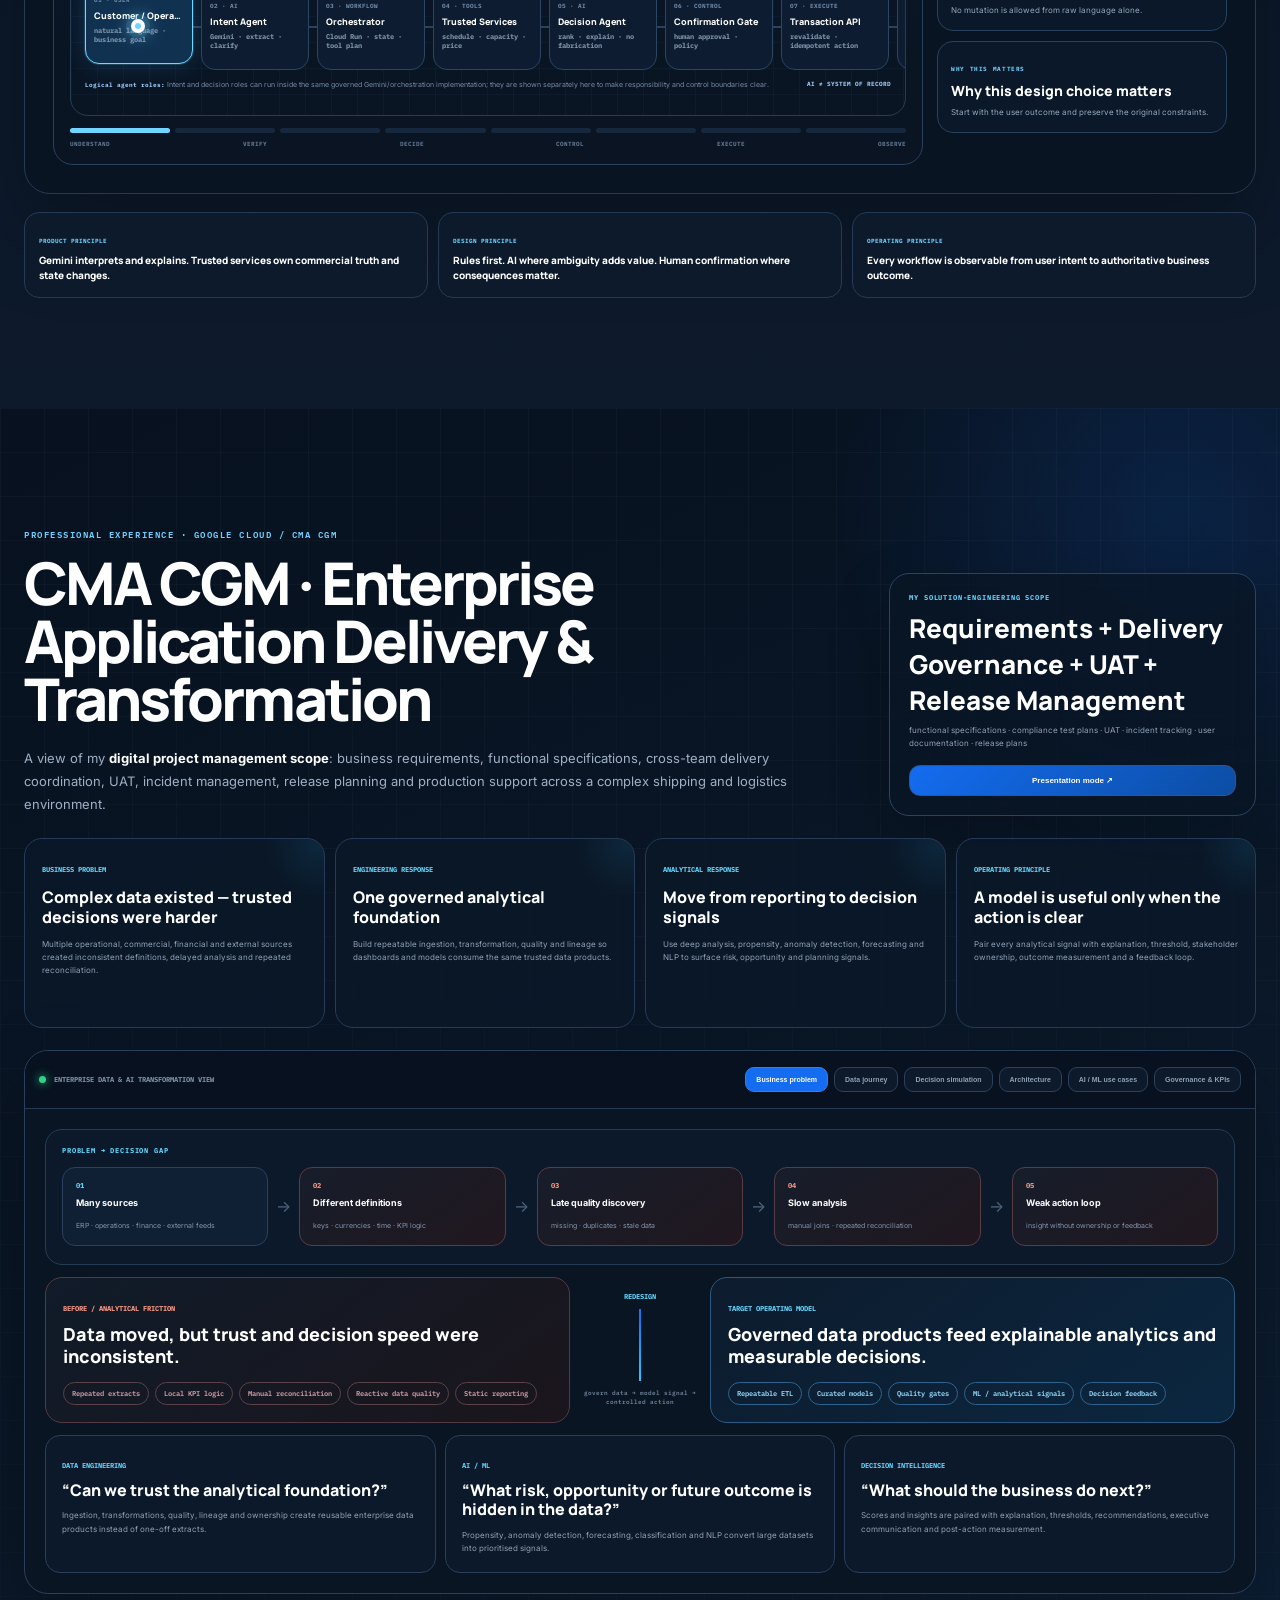
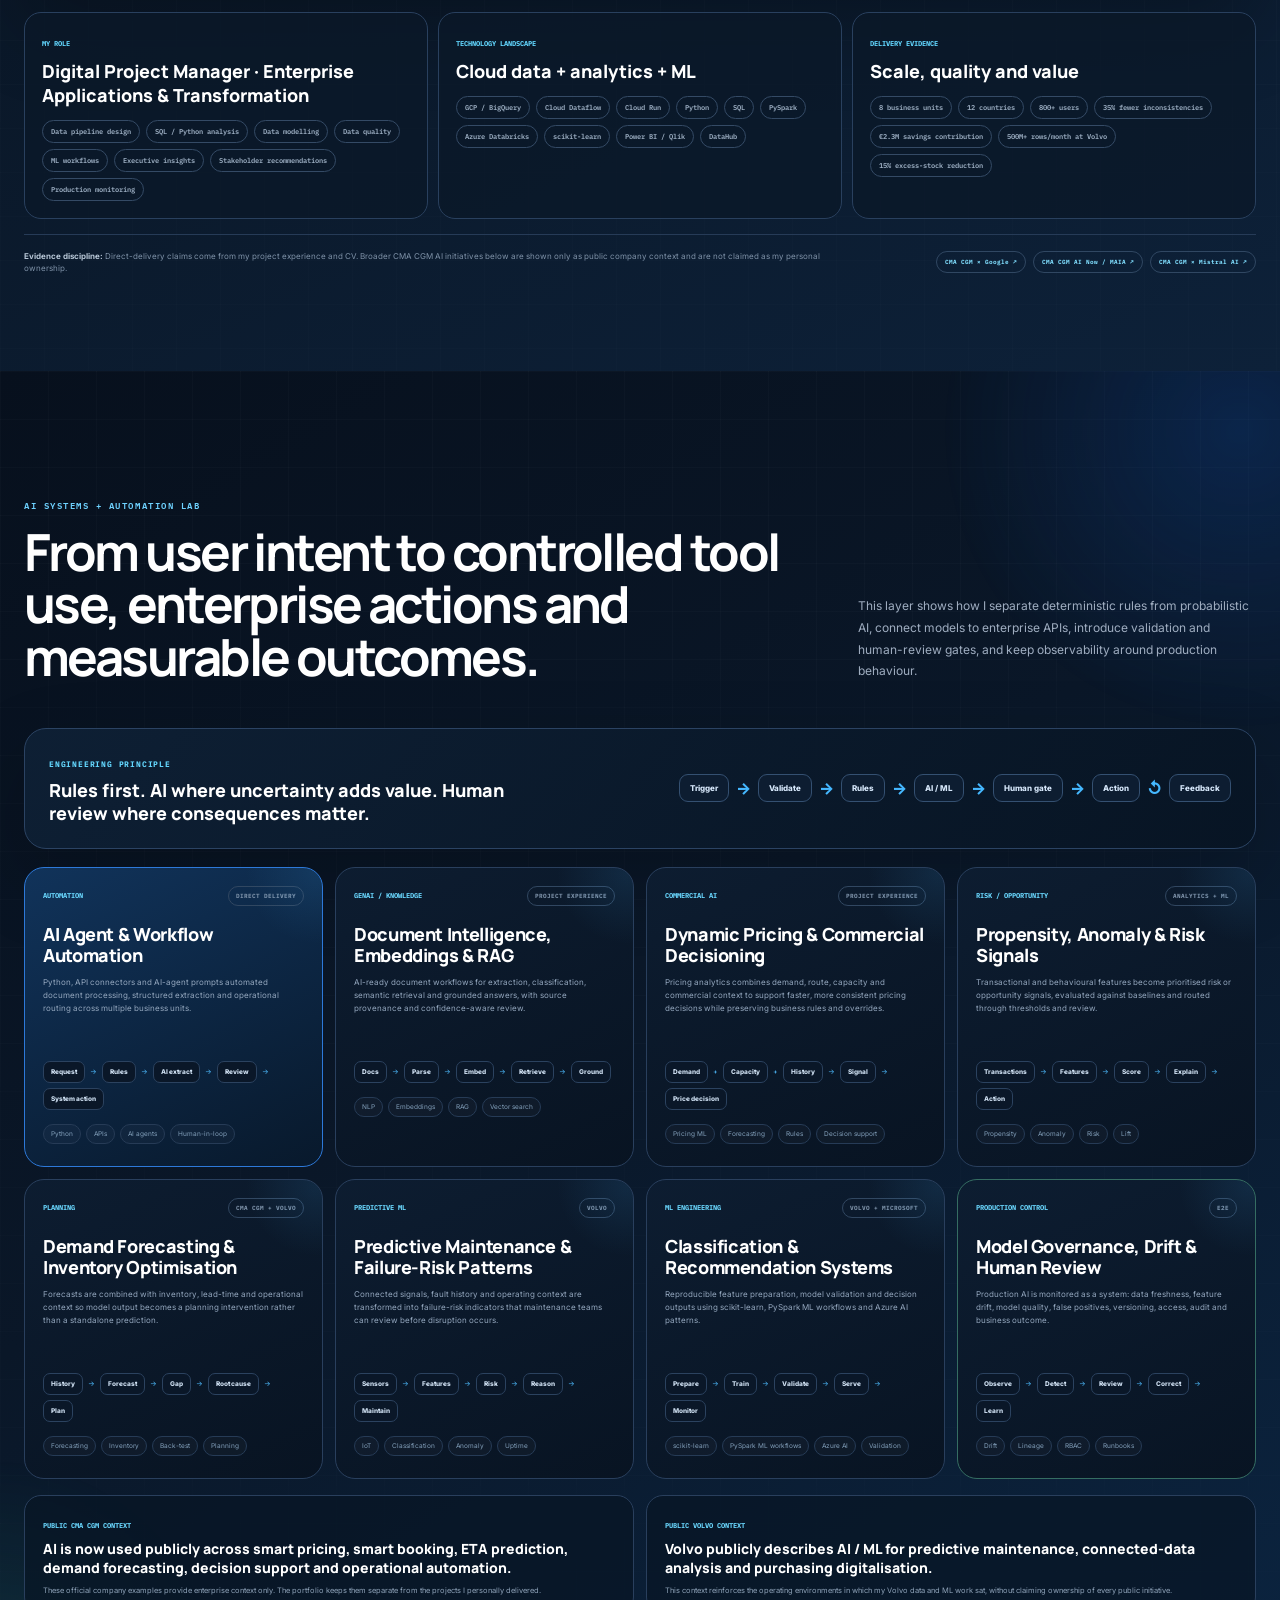
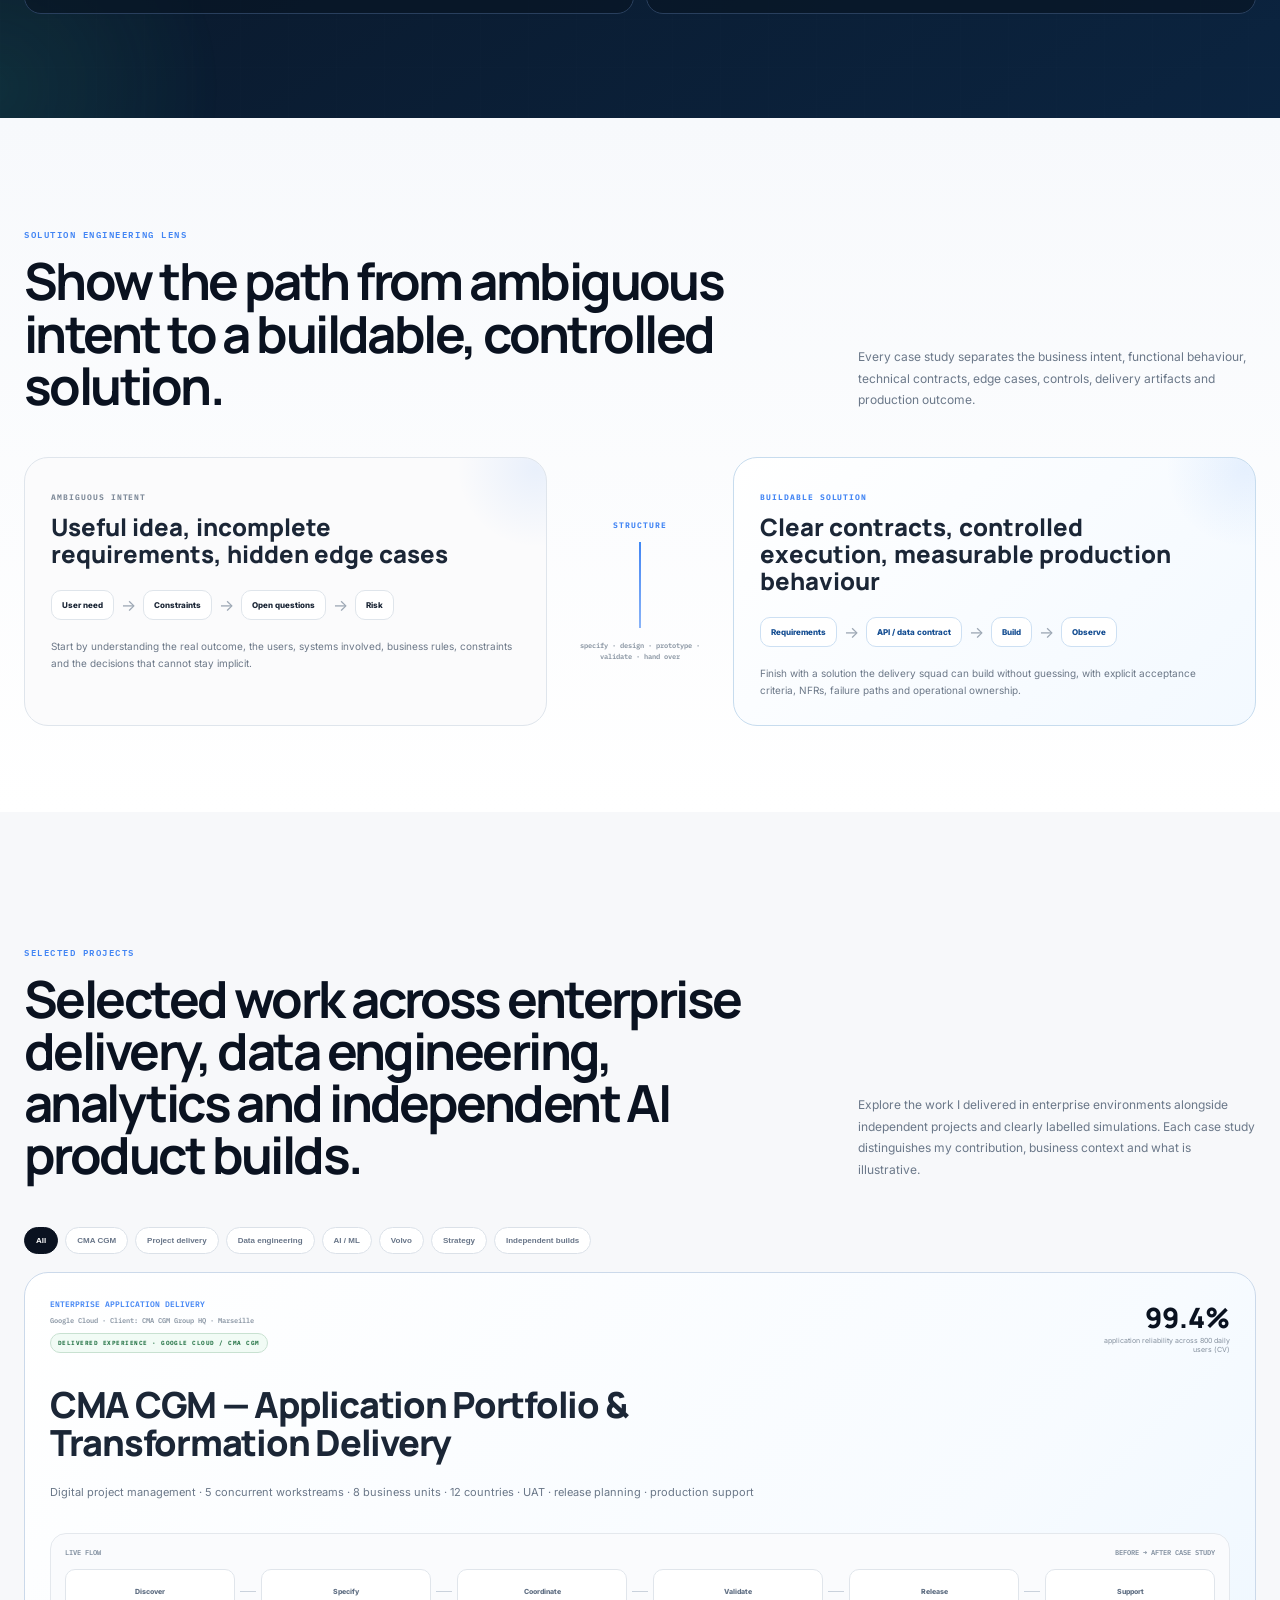
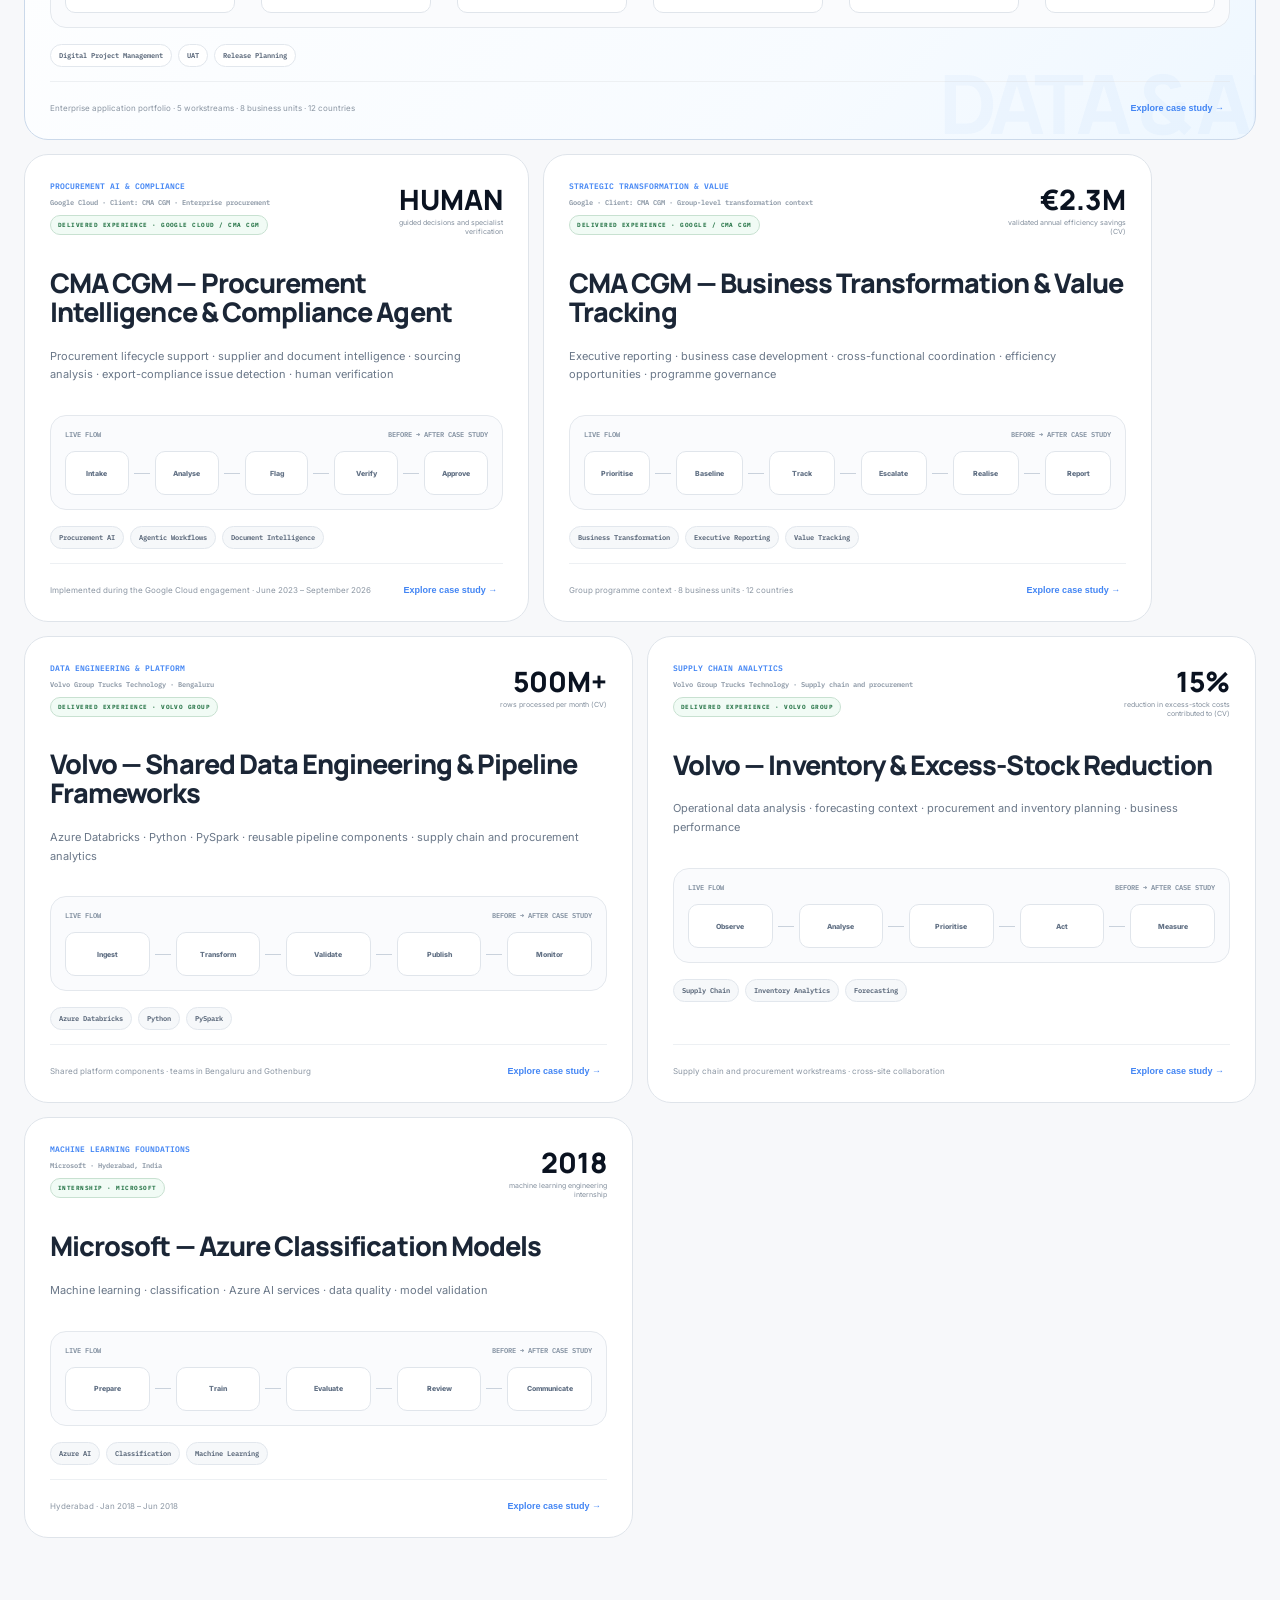
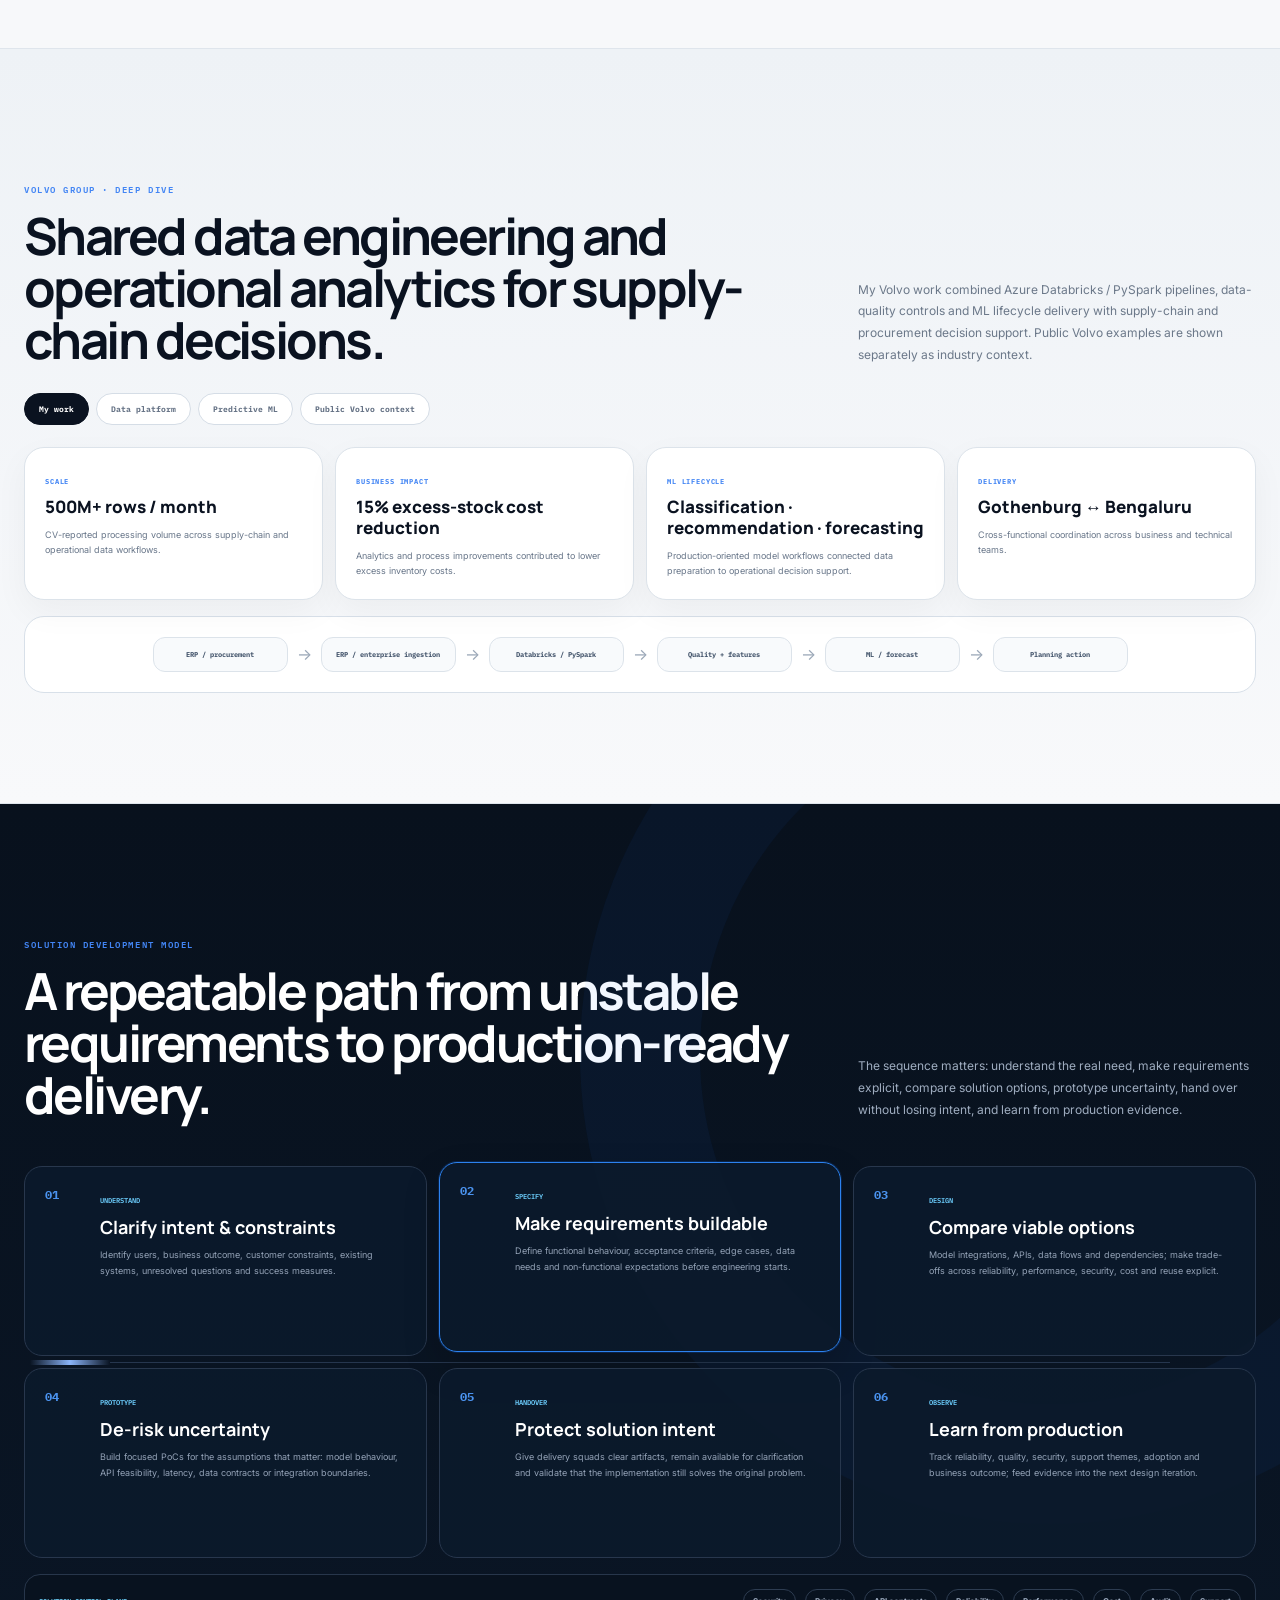
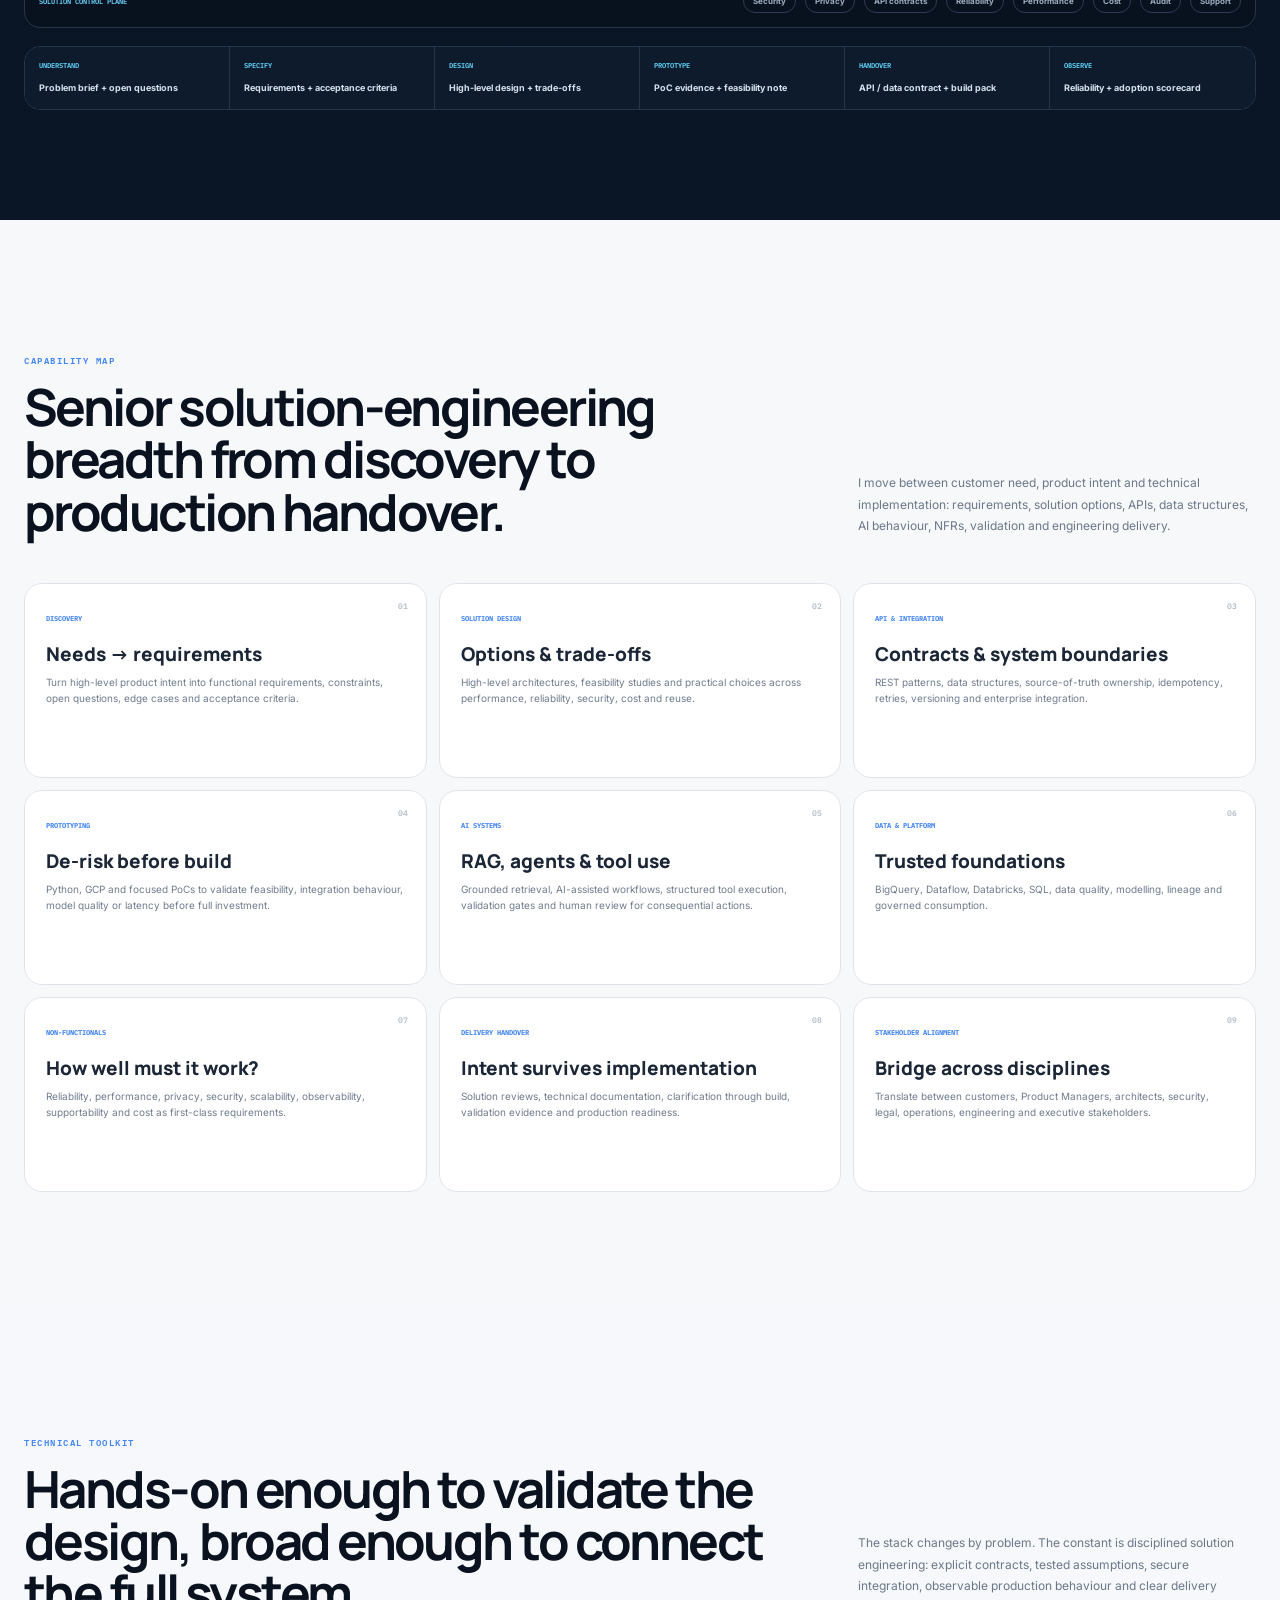
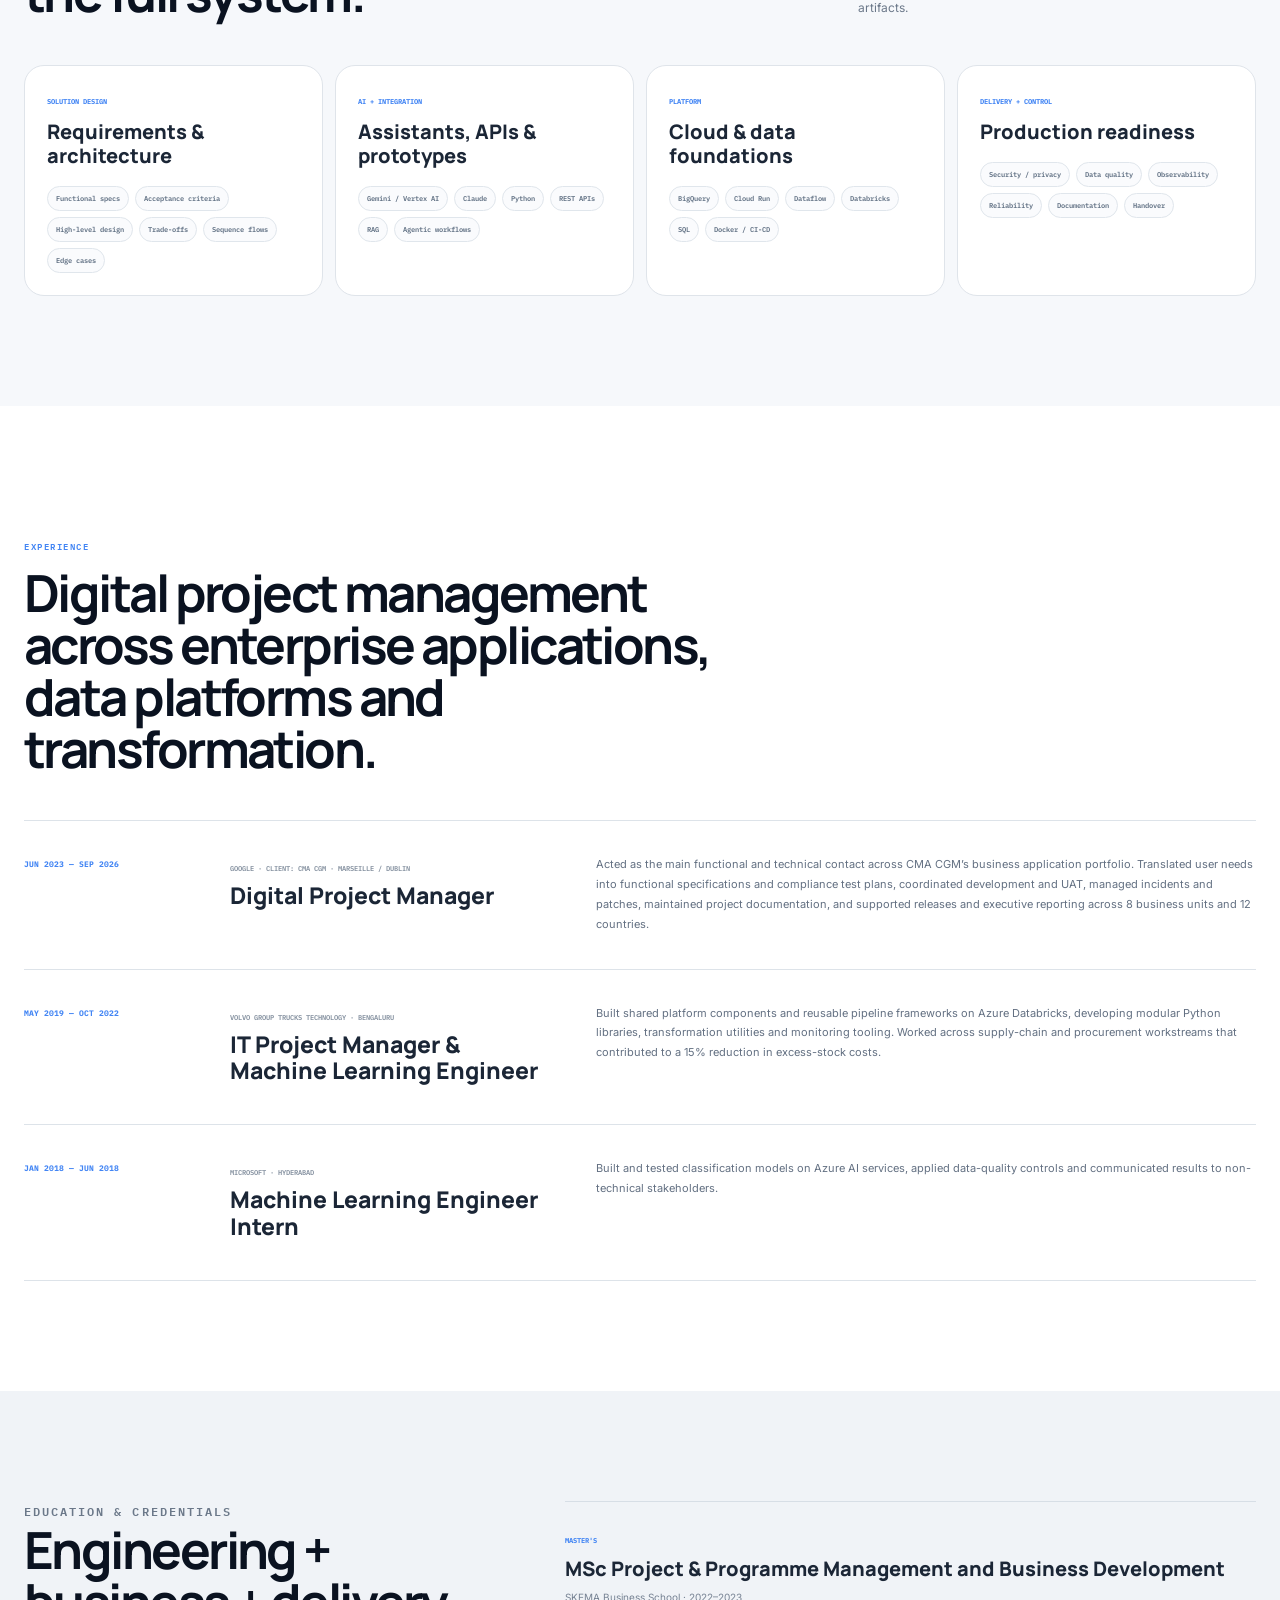
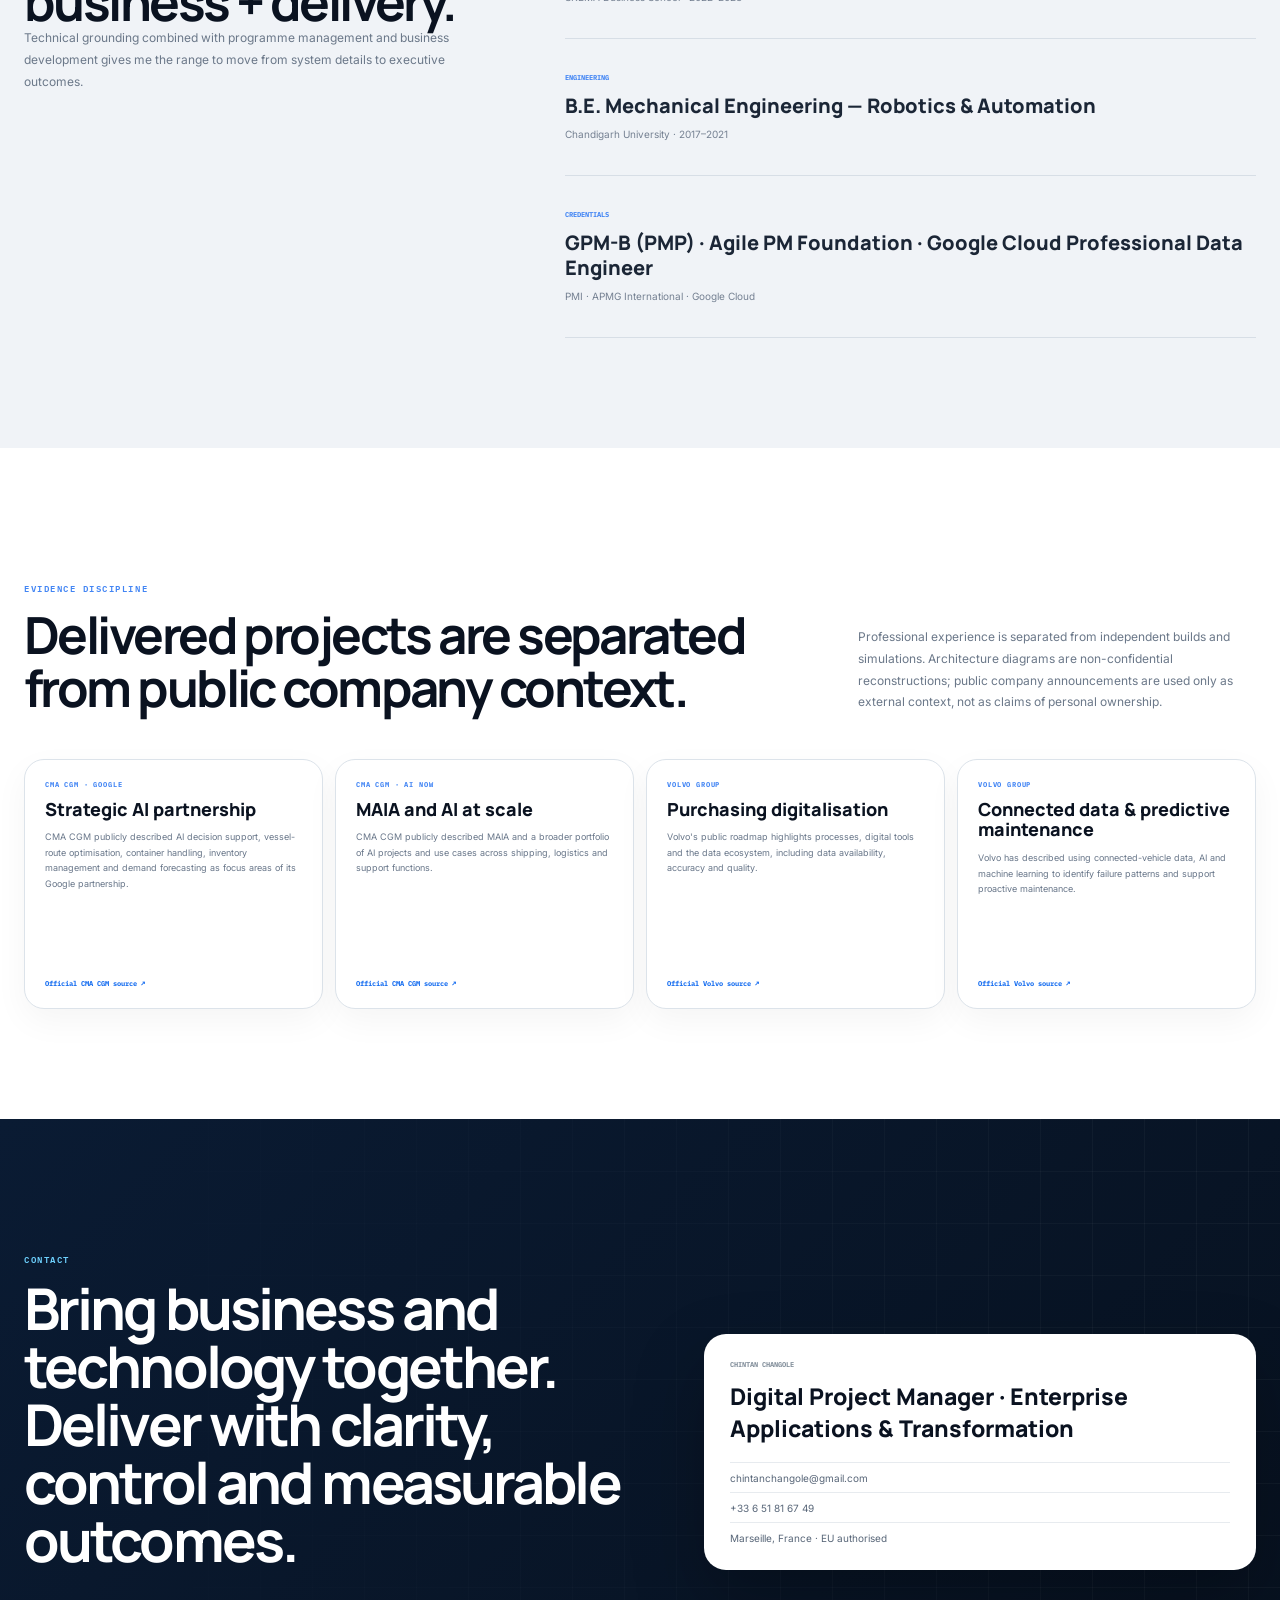
==== commit db4780e9: "Remove unrelated independent project cards from homepage" ====
--- a/index.html
+++ b/index.html
@@ -1229,32 +1229,7 @@
   problem:"A classification model is useful only when its input data is reliable, its evaluation is appropriate and its results can be understood by the people making decisions.",
   contribution:["Built and tested classification models using Azure AI services.","Applied data-quality checks to model inputs.","Communicated model results and limitations to non-technical stakeholders."]
  }),
- make({
-  id:"craveflow",order:7,provenance:"INDEPENDENT PROJECT · PERSONAL BUILD",company:"Independent product build · GitHub",category:"independent",categories:["ai","product"],
-  kicker:"AI PRODUCT ENGINEERING",title:"CraveFlow — AI Food Discovery & Ordering",
-  subtitle:"AI-assisted discovery · conversational UX · restaurant and menu matching · product prototyping",
-  metric:"2.0",metricLabel:"independent product iteration",scale:"Personal project · end-to-end product design and implementation",
-  roleSummary:"Designed and iterated on an AI-assisted food discovery and delivery experience, focusing on the user journey, conversational interface, restaurant and menu relevance, and clear presentation of order options.",
-  impact:"The project explores how an AI interface can make food discovery more natural without sacrificing catalogue accuracy. A key product rule is to return only exact or clearly compatible menu items rather than silently substituting unrelated results.",
-  evidenceNote:"Independent portfolio project. Not a commercial deployment and not affiliated with any restaurant or delivery platform. Any displayed catalogue or transaction data is demonstrative unless explicitly connected to a live source.",
-  tags:["AI Product","Conversational UX","Search Relevance","Frontend","Prototyping"],
-  cardFlow:["Ask","Interpret","Match","Compare","Choose"],
-  problem:"Food discovery is frustrating when a search returns loosely related menu items or when a conversational assistant hides the catalogue context. Users need relevance, transparency and control before placing an order.",
-  contribution:["Defined the product direction and end-to-end user experience.","Built the frontend experience and iterated on the opening flow and assistant interface.","Identified relevance failures in menu search and specified exact-item matching behaviour.","Separated recommendations and simulated checkout states from real order execution."]
- }),
- make({
-  id:"agentic-ai-lab",order:8,provenance:"INDEPENDENT CASE STUDY · SIMULATION",company:"Personal portfolio · Google Cloud-inspired architecture patterns",category:"independent",categories:["ai","architecture"],
-  kicker:"AGENTIC AI & ENTERPRISE WORKFLOWS",title:"Agentic AI Lab — Strategic Intelligence Simulation",
-  subtitle:"Coordinator and specialist agents · task decomposition · evidence checks · human approval · executive synthesis",
-  metric:"07",metricLabel:"specialist agent roles in the interactive simulation",scale:"Synthetic CMA CGM-inspired business scenario · no live company systems",
-  roleSummary:"Designed an interactive case study to explain how a coordinator can break an executive question into specialist tasks, collect structured outputs, validate evidence and prepare a decision brief for human review.",
-  impact:"Demonstrates agentic workflow concepts including delegation, parallel analysis, traceability, review gates and human oversight. It is an educational front-end simulation, not a deployed multi-agent backend.",
-  evidenceNote:"Independent simulation inspired by enterprise strategy and transformation work. All scenario data, agent actions and outputs are synthetic; the page is not an official CMA CGM system and has no access to company data or networks.",
-  tags:["Agentic AI","Orchestration","Human-in-the-loop","Governance","Simulation"],
-  cardFlow:["Mandate","Delegate","Analyse","Review","Synthesize"],
-  problem:"A broad strategic question often combines market, portfolio, operational, financial and risk dimensions. A single undifferentiated prompt can hide task boundaries and make it difficult to trace how a recommendation was produced.",
-  contribution:["Mapped an executive mandate into bounded specialist roles.","Designed a coordinator-led workflow with structured agent outputs.","Added evidence and risk review before executive synthesis.","Made the human decision point explicit rather than implying autonomous business approval."]
- })
+
  ];
 })();
 
